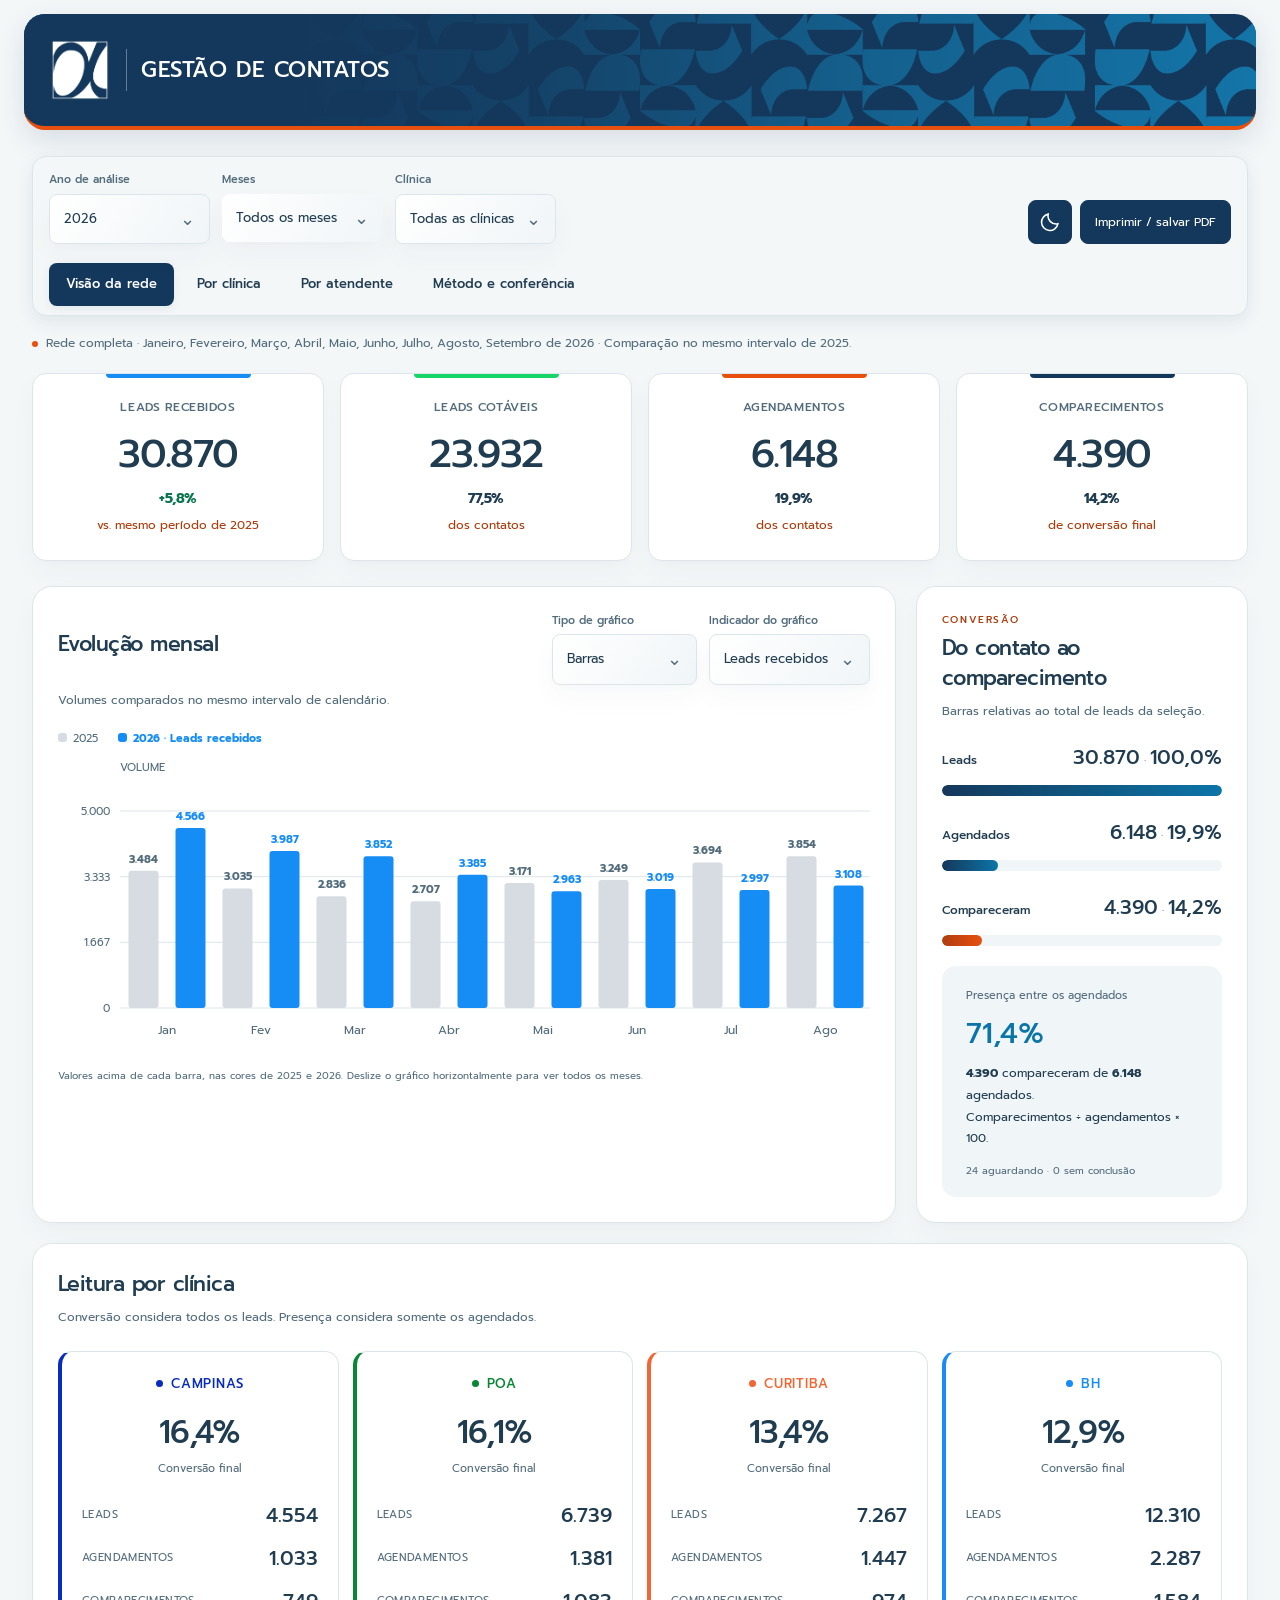
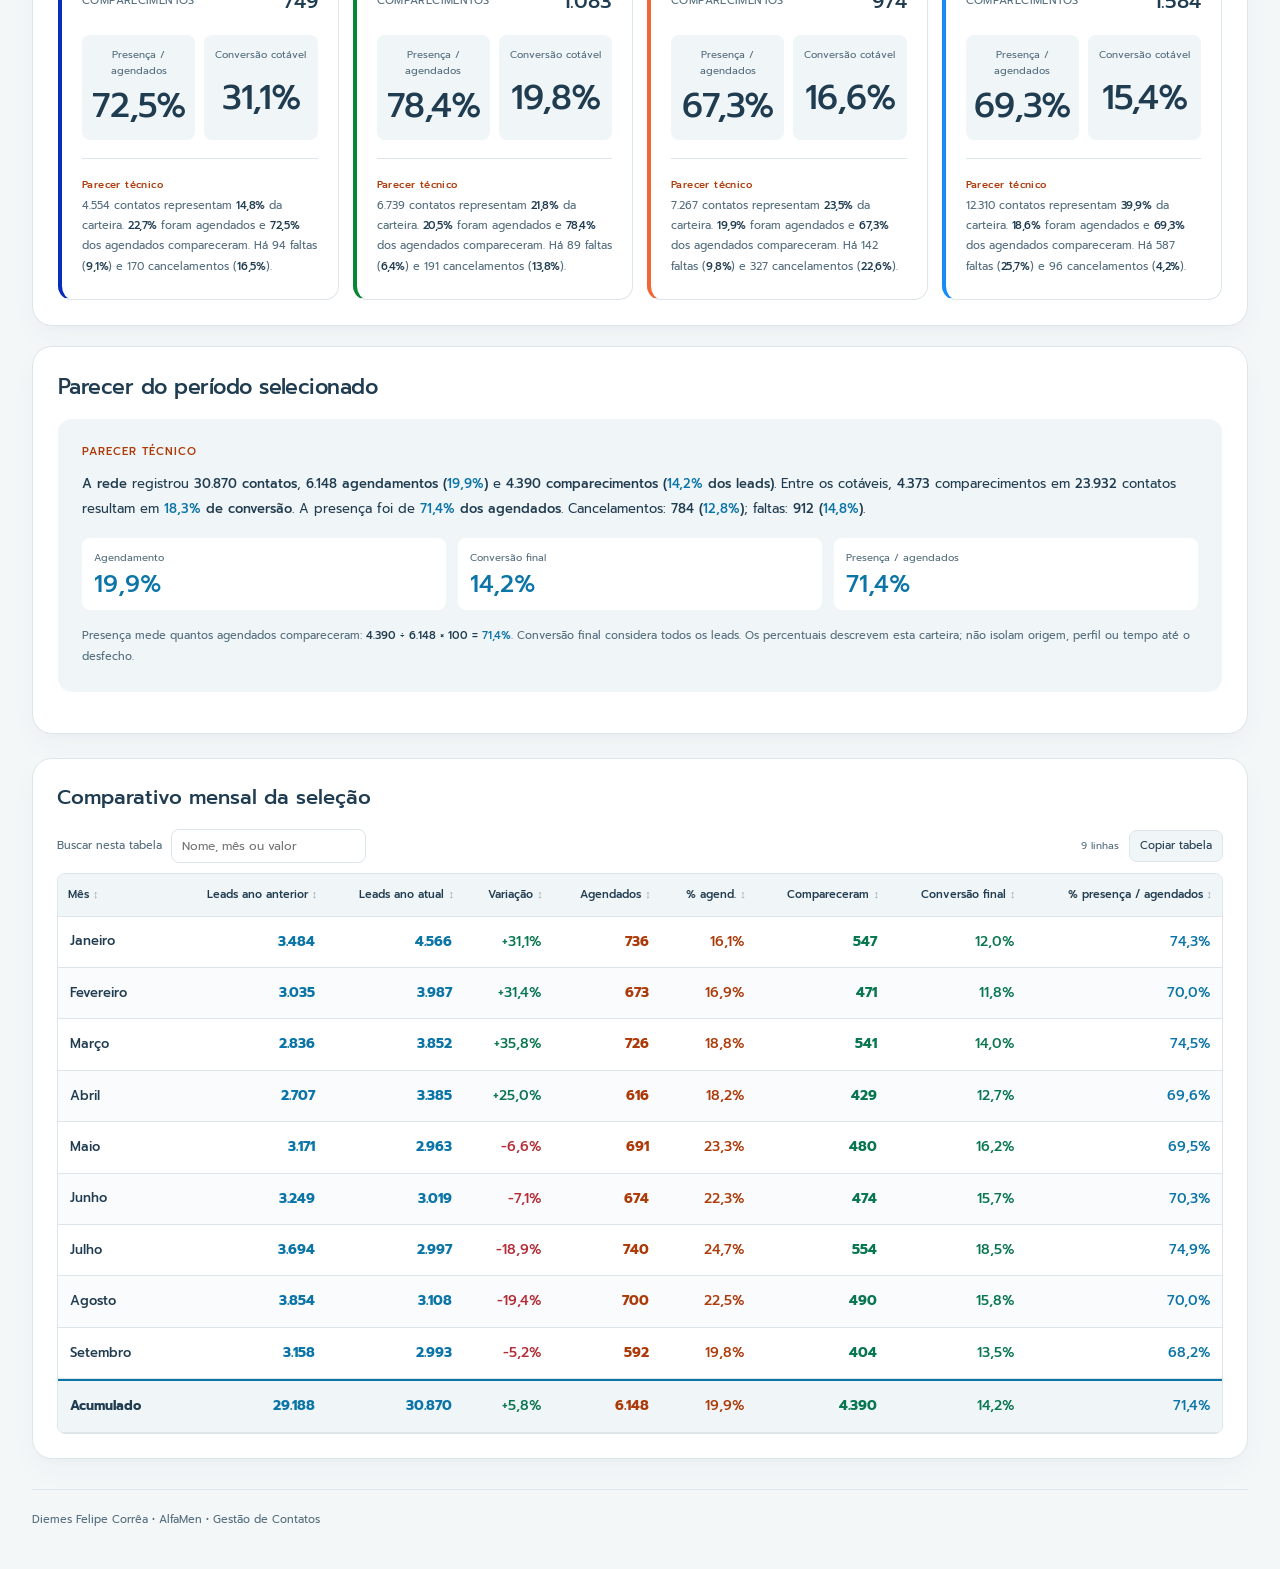
==== dashboard_leads.html @ 76efa522 "Publica relatório Gestão de Contatos e fontes do projeto" ====
<!doctype html>
<html lang="pt-BR"><head><meta charset="utf-8"><meta name="viewport" content="width=device-width,initial-scale=1"><title>AlfaMen | Gestão de Contatos</title><link rel="icon" href="[data-uri]">
<style>
@font-face{font-family:Prompt;src:url('[data-uri]');font-display:swap;font-weight:400}
@font-face{font-family:Prompt;src:url('[data-uri]');font-display:swap;font-weight:500}
@font-face{font-family:Prompt;src:url('[data-uri]');font-display:swap;font-weight:700}
:root{
  --metric-leads:#0c75a8;--metric-qualified:#526f70;--metric-scheduled:#e7500f;--metric-attended:#08764e;--rate-attended:#08764e;--rate-qualified:#526f70;--rate-presence:#0c75a8;
  color-scheme:light;--brand-navy:#14385b;--brand-blue:#0c75a8;--brand-orange:#e7500f;--brand-gray:#dee4e3;
  --bg:#f4f7f8;--surface:#fff;--surface-soft:#f0f5f7;--text:#203c50;--muted:#526c7c;--border:#dce5e9;
  --accent-text:#ad3a09;--shadow:0 3px 8px #14385b04,0 12px 28px #14385b08;--shadow-hover:0 8px 16px #14385b0c,0 26px 52px #14385b20;
  --success:#08764e;--success-soft:#eaf6ef;--warning-soft:#fff3e9;--previous-series:#98aebe;
  --clinic-bh:#0c75a8;--clinic-poa:#14385b;--clinic-campinas:#e7500f;--clinic-curitiba:#526f70;
  --space-1:4px;--space-2:8px;--space-3:12px;--space-4:16px;--space-5:24px;--space-6:32px;--space-7:48px;
  --radius-sm:8px;--radius:14px;--radius-lg:20px;--hover-scale:1.022;--hover-rise:-5px;--duration:320ms;--header-height:130px;
  --font:Prompt,Arial,sans-serif;--focus:0 0 0 4px #e7500f44;--pattern:url('[data-uri]');
}
:root[data-theme=dark]{color-scheme:dark;--bg:#0e2334;--surface:#18364b;--surface-soft:#203f55;--text:#edf4f7;--muted:#bfd0da;--border:#38556b;--accent-text:#ffac84;--success:#9ce0be;--success-soft:#224c42;--warning-soft:#4b362b;--previous-series:#809baa;--clinic-poa:#a8c9e4;--clinic-bh:#68b8df;--clinic-campinas:#ffac84;--clinic-curitiba:#aec7c4;--shadow:0 3px 10px #00000012,0 12px 26px #00000018;--shadow-hover:0 12px 36px #00000044,0 0 0 1px #7aa5bf35}
:root[data-motion=suave]{--hover-scale:1.018;--hover-rise:-4px}
:root[data-motion=flutuante]{--hover-scale:1.030;--hover-rise:-7px}
:root[data-motion=zoom]{--hover-scale:1.045;--hover-rise:-5px}
*{box-sizing:border-box}html{scroll-behavior:smooth;scroll-padding-top:calc(var(--header-height) + 95px)}
body{margin:0;background:var(--bg);color:var(--text);font:400 15px/1.6 var(--font);-webkit-font-smoothing:antialiased}
button,input,select{font:inherit}button,a,summary,select{ -webkit-tap-highlight-color:transparent}
button,a,summary{touch-action:manipulation}a{color:var(--brand-blue);text-underline-offset:3px} :root[data-theme=dark] a{color:#8dcae8}
button{cursor:pointer}button:disabled{cursor:wait;opacity:.6}button:focus-visible,a:focus-visible,select:focus-visible,input:focus-visible,summary:focus-visible,rect:focus-visible{outline:3px solid var(--brand-orange);outline-offset:4px}
button{transition:background var(--duration),border-color var(--duration),transform var(--duration),box-shadow var(--duration)}
button:active{transform:translateY(1px)}.hidden{display:none!important}.skip-link{position:fixed;top:-100px;left:16px;padding:12px;background:var(--surface);z-index:100}.skip-link:focus{top:16px}
.brand-header{position:sticky;top:0;z-index:30;color:#fff;background-color:var(--brand-navy);background-image:linear-gradient(90deg,var(--brand-navy) 0%,var(--brand-navy) 22%,rgba(20,56,91,.82) 42%,rgba(20,56,91,.35) 68%,rgba(20,56,91,0) 100%),var(--pattern);background-repeat:no-repeat,repeat;background-size:100% 100%,900px auto;background-position:center,center 50%;border-bottom:4px solid var(--brand-orange);box-shadow:0 8px 26px #14385b20;transition:background-position 420ms ease}
.brand-header:hover{background-position:center,8px 50%}.header-inner{max-width:1500px;margin:auto;min-height:122px;padding:22px 32px;display:grid;grid-template-columns:270px 1fr auto;align-items:center;gap:32px}.brand-block{padding:12px 0}.brand-block img{display:block;width:248px;max-width:100%;height:auto}.print-logo{display:none!important}
.header-heading{min-width:0}.header-heading h1{margin:2px 0 4px;font-size:clamp(20px,2vw,29px);letter-spacing:-.035em;font-weight:500;line-height:1.25}.header-heading .header-kicker{margin:0;color:#ffb899;letter-spacing:.18em;font-size:10px;font-weight:500}.header-heading .header-subtitle{margin:0;color:#d7e7ef;font-size:12px}
.header-utilities{display:flex;gap:8px;position:relative;isolation:isolate}.header-utilities:before{content:'';position:absolute;z-index:-1;inset:-7px;background:#ffffff10;border:1px solid #ffffff22;border-radius:var(--radius);backdrop-filter:blur(10px)}
.header-utilities:after{content:'';position:absolute;inset:-7px;z-index:3;background:linear-gradient(110deg,transparent 30%,#ffffff30 50%,transparent 70%);opacity:0;pointer-events:none;clip-path:inset(0 round 14px)}.header-utilities:hover:after{animation:sheen 900ms ease-out both}
.header-utilities button{position:relative;border:1px solid #ffffff3a;color:#fff;background:#ffffff0b;border-radius:var(--radius-sm);padding:8px 12px;font-size:12px;white-space:nowrap}.header-utilities button:hover{background:#ffffff1d;border-color:#ffffff8a}
main{max-width:1500px;margin:auto;padding:26px 32px 40px}.toolbar{display:flex;align-items:end;justify-content:space-between;gap:20px}.filters{display:flex;gap:12px;flex-wrap:wrap;position:relative}.filters label,label{font-size:11px;color:var(--muted);font-weight:500;display:grid;gap:5px}.filters label{min-width:145px}.filters label:last-child{min-width:185px}
select,input[type=search]{min-height:43px;background:var(--surface);color:var(--text);border:1px solid var(--border);padding:9px 13px;border-radius:var(--radius-sm);max-width:100%;transition:border-color var(--duration),box-shadow var(--duration)}select:hover,input:hover{border-color:var(--brand-blue)}
button,.button{border:1px solid var(--border);background:var(--surface);color:var(--text);padding:10px 14px;border-radius:var(--radius-sm);text-decoration:none}.toolbar-actions{display:flex;gap:8px}.print-button{background:var(--brand-navy);border-color:var(--brand-navy);color:white;font-size:12px}.print-button:hover{background:var(--brand-blue);border-color:var(--brand-blue)}
.context{font-size:12px;margin:15px 0 20px;color:var(--muted);display:flex;align-items:center;gap:8px}.context:before{content:'';width:6px;height:6px;background:var(--brand-orange);border-radius:50%;flex-shrink:0}
nav{position:sticky;top:var(--header-height);z-index:25;display:flex;gap:6px;align-items:center;padding:9px 0;background:var(--bg);border-bottom:1px solid var(--border);margin:0 0 22px;flex-wrap:wrap}nav button{font-size:13px;background:transparent;border-color:transparent;padding:10px 16px;font-weight:500}nav button:hover{background:var(--surface-soft)}nav button.active{background:var(--brand-navy);color:#fff;box-shadow:0 3px 10px #14385b12}
.cards{display:grid;grid-template-columns:repeat(4,minmax(0,1fr));gap:16px;margin:0 0 25px;overflow:visible}.card{position:relative;z-index:0;overflow:visible;background:var(--surface);border:1px solid var(--border);border-radius:var(--radius);padding:23px 20px 21px;box-shadow:var(--shadow);text-align:center;isolation:isolate}.card:before{content:'';position:absolute;top:0;left:25%;right:25%;height:3px;border-radius:0 0 5px 5px;background:var(--brand-blue)}.card:last-child:before{background:var(--brand-orange)}.card small{display:block;color:var(--muted);font-size:12px;font-weight:500;letter-spacing:.015em}.card strong{display:block;color:var(--text);font-size:clamp(29px,3.1vw,43px);font-weight:500;letter-spacing:-.04em;line-height:1.35;margin:8px 0;font-variant-numeric:tabular-nums}.card span{display:block;font-size:12px;color:var(--accent-text);font-weight:400}.card:after{content:'';position:absolute;z-index:-1;inset:0;border-radius:inherit;background:linear-gradient(120deg,transparent 20%,#0c75a807 80%,#e7500f07);opacity:0;transition:opacity var(--duration)}.card:hover:after{opacity:1}
.card,.clinic,.panel,details{transition:transform var(--duration) cubic-bezier(.2,.7,.2,1),box-shadow var(--duration),border-color var(--duration);transform-origin:center;backface-visibility:hidden}
@media(hover:hover) and (pointer:fine){.card:hover,.card:focus-within,.clinic:hover,.clinic:focus-within{transform:translateY(var(--hover-rise)) scale(var(--hover-scale));box-shadow:var(--shadow-hover);border-color:#9eb9c8;z-index:5}.panel:hover:not(:has(.card:hover,.clinic:hover,details:hover)){transform:translateY(-3px) scale(1.008);box-shadow:var(--shadow-hover)}details:hover:not([open]){transform:translateY(-2px) scale(1.006);box-shadow:var(--shadow)}}
.grid{display:grid;grid-template-columns:1.35fr 1fr;gap:20px}.panel{background:var(--surface);border:1px solid var(--border);padding:25px;border-radius:var(--radius-lg);box-shadow:var(--shadow);margin:20px 0;min-width:0;position:relative}.grid .panel{margin:0}.panel:has(.clinic){overflow:visible}
.eyebrow{font-size:10px;letter-spacing:.16em;text-transform:uppercase;color:var(--accent-text);font-weight:500;margin-bottom:5px}h2{font-size:21px;font-weight:500;letter-spacing:-.025em;margin:0 0 8px;color:var(--text);line-height:1.45}h3{font-size:15px;font-weight:500;color:var(--text);margin:27px 0 12px;line-height:1.55}.sub{font-size:12px;line-height:1.8;color:var(--muted);margin:5px 0 18px}.section-head{display:flex;align-items:center;justify-content:space-between;gap:20px}.section-head label{min-width:200px}
.clinic-grid{display:grid;grid-template-columns:repeat(4,minmax(0,1fr));gap:14px;margin-top:22px}.clinic{padding:20px 18px;border:1px solid var(--border);border-top:3px solid var(--c);border-radius:var(--radius);background:var(--surface);position:relative;min-width:0}.clinic h3{display:flex;align-items:center;gap:8px;margin:0 0 12px;font-size:12px;color:var(--text);letter-spacing:.06em}.clinic h3:before{content:'';background:var(--c);width:7px;height:7px;border-radius:50%;flex-shrink:0}.clinic strong{font-size:34px;line-height:1.3;letter-spacing:-.035em;color:var(--text);font-weight:500}.clinic p{margin:12px 0 0;font-size:11px;line-height:1.8;color:var(--muted);padding-top:10px;border-top:1px solid var(--border)}.line{display:flex;justify-content:space-between;align-items:baseline;gap:14px;margin:12px 0;font-size:12px}.line span{color:var(--muted)}.line b{font-weight:500;font-variant-numeric:tabular-nums}.bar{height:11px;overflow:hidden;border-radius:12px;background:var(--surface-soft);margin-bottom:20px}.bar i{display:block;height:100%;background:linear-gradient(90deg,var(--brand-navy),var(--brand-blue));border-radius:12px;transform-origin:left;transition:transform 800ms cubic-bezier(.16,1,.3,1)}.bar.orange i{background:linear-gradient(90deg,#af3d10,var(--brand-orange))}
.note{margin:16px 0;background:var(--surface-soft);border-left:3px solid var(--brand-blue);padding:15px 18px;border-radius:0 var(--radius-sm) var(--radius-sm) 0;font-size:12px;line-height:1.9;color:var(--text)}.note b{font-weight:500}.warning{background:var(--warning-soft);border-left-color:var(--brand-orange)}
.table-tools{display:flex;align-items:center;gap:14px;justify-content:space-between;margin:13px 0 10px;flex-wrap:wrap}.table-search{display:flex;align-items:center;gap:9px;font-weight:400;color:var(--muted);font-size:11px}.table-search input{font-size:12px;min-height:34px;width:195px;padding:6px 10px}.table-actions{display:flex;align-items:center;gap:10px}.table-count{font-size:10px;color:var(--muted)}.copy-table{padding:6px 10px;font-size:11px;background:var(--surface-soft)}
.table-wrap{overflow:auto;max-width:100%;border-radius:var(--radius-sm);border:1px solid var(--border);max-height:640px;scrollbar-color:var(--previous-series) var(--surface-soft);scrollbar-width:thin}.table-wrap:focus-visible{outline:3px solid var(--brand-orange);outline-offset:3px}.table-wrap table{width:100%;border-collapse:separate;border-spacing:0;font-size:12px;white-space:nowrap;color:var(--text)}thead{position:sticky;top:0;z-index:2}th{background:var(--surface-soft);text-align:right;padding:12px 10px;font-weight:500;color:var(--text);font-size:11px;border-bottom:1px solid var(--border)}th:first-child,td:first-child{text-align:left}td{text-align:right;padding:12px 10px;border-bottom:1px solid var(--border);font-variant-numeric:tabular-nums}td:first-child{font-weight:500}.sort-control{border:0;background:transparent;padding:0;border-radius:3px;color:inherit;font-size:inherit;white-space:nowrap}.sort-control:after{content:' ↕';font-size:11px;opacity:.4}.sort-control:hover{color:var(--accent-text)}th[aria-sort=ascending] .sort-control:after{content:' ↑';opacity:1}th[aria-sort=descending] .sort-control:after{content:' ↓';opacity:1}tr:nth-child(even) td{background:color-mix(in srgb,var(--surface-soft) 42%,var(--surface))}tr:hover td{background:var(--surface-soft)}tr.total td{background:var(--surface-soft);font-weight:700;border-top:2px solid var(--brand-blue);color:var(--text)}td.emphasis{color:var(--accent-text);font-weight:500}.audit td{white-space:normal;text-align:left;min-width:90px}.audit td:last-child{min-width:320px}td .table-empty{color:var(--muted);padding:20px}
details{background:var(--surface);border:1px solid var(--border);border-radius:var(--radius);margin:12px 0;overflow:visible}summary{cursor:pointer;padding:18px 21px;color:var(--text);font-weight:500;font-size:13px;line-height:1.8;list-style:none;position:relative;padding-right:48px}summary:after{content:'+';position:absolute;right:20px;top:15px;color:var(--brand-blue);font-size:22px}details[open]>summary:after{content:'−'}summary::-webkit-details-marker{display:none}details[open]>summary{border-bottom:1px solid var(--border);background:var(--surface-soft);border-radius:var(--radius) var(--radius) 0 0}details>div{padding:7px 22px 22px}details .panel{box-shadow:none}
.checks{display:grid;grid-template-columns:1fr 1fr;gap:25px}.tag{display:inline-block;padding:3px 8px;background:var(--surface-soft);color:var(--muted);border-radius:var(--radius-sm);font-size:11px}footer{border-top:1px solid var(--border);margin-top:30px;padding-top:20px;font-size:11px;color:var(--muted);line-height:1.8}.legend{display:flex;gap:20px;flex-wrap:wrap;margin:10px 0 12px;font-size:11px;color:var(--muted)}.legend i{display:inline-block;width:9px;height:9px;border-radius:3px;background:var(--c);margin-right:6px}.chart-host{position:relative;min-width:0}.chart-svg{display:block;width:100%;overflow:visible}.chart-svg text{font-family:var(--font);fill:var(--muted)}.chart-svg rect[data-month]{cursor:help;transition:opacity 180ms}.chart-svg rect[data-month]:hover,.chart-svg rect[data-month]:focus{opacity:.8}.chart-tip{position:absolute;z-index:8;pointer-events:none;background:var(--surface);color:var(--text);border:1px solid var(--border);padding:13px 15px;border-radius:var(--radius-sm);box-shadow:var(--shadow-hover);font-size:12px;min-width:190px;max-width:250px}.chart-tip b{display:block;color:var(--text);margin-bottom:7px;font-weight:500}.chart-tip .line{margin:4px 0}.chart-tip i{font-style:normal;font-weight:500;font-variant-numeric:tabular-nums}
.reveal-pending{opacity:0;transform:translateY(13px)!important}.reveal-in{opacity:1;transform:none;transition:opacity 520ms ease,transform 520ms ease,box-shadow var(--duration),border-color var(--duration)}
.back-top{position:fixed;bottom:22px;right:22px;border-radius:50%;width:46px;height:46px;padding:0;font-size:22px;background:var(--brand-navy);color:white;border-color:#ffffff30;box-shadow:var(--shadow-hover);z-index:35}.back-top:hover{background:var(--brand-blue)}.toast{position:fixed;left:50%;bottom:24px;transform:translateX(-50%);z-index:90;background:var(--brand-navy);color:white;box-shadow:var(--shadow-hover);padding:12px 20px;border-radius:var(--radius);font-size:12px;max-width:calc(100vw - 30px)}
dialog{border:1px solid var(--border);color:var(--text);background:var(--surface);padding:26px;border-radius:var(--radius-lg);box-shadow:0 40px 100px #071a3266;width:min(980px,calc(100vw - 32px));max-height:calc(100vh - 44px);overflow:auto}dialog::backdrop{background:#091e37a6;backdrop-filter:blur(5px)}.dialog-heading{display:flex;justify-content:space-between;align-items:start;gap:20px;margin-bottom:18px}.dialog-heading h2{margin:0}.dialog-heading button{padding:6px 12px;font-size:12px}.effect-grid{display:grid;grid-template-columns:repeat(3,minmax(0,1fr));gap:22px;padding:20px 6px 28px}.effect-choice{display:block;width:100%;padding:24px 12px;min-height:175px;text-align:center;background:var(--surface);border:1px solid var(--border);border-radius:var(--radius);box-shadow:var(--shadow);transition:transform var(--duration),box-shadow var(--duration),border-color var(--duration)}.effect-choice:hover{transform:translateY(var(--effect-rise)) scale(var(--effect-scale));box-shadow:var(--shadow-hover)}.effect-choice[aria-pressed=true]{border-color:var(--brand-orange);box-shadow:0 0 0 2px #e7500f30}.effect-choice small{font-size:12px;color:var(--muted)}.effect-choice strong{display:block;font-size:34px;font-weight:500;letter-spacing:-.035em;margin:10px 0;color:var(--text)}.effect-choice span{font-size:11px;color:var(--accent-text)}.effect-choice[data-preset=suave]{--effect-scale:1.018;--effect-rise:-4px}.effect-choice[data-preset=flutuante]{--effect-scale:1.030;--effect-rise:-7px}.effect-choice[data-preset=zoom]{--effect-scale:1.045;--effect-rise:-5px}.dialog-actions{display:flex;justify-content:space-between;align-items:center;gap:12px;border-top:1px solid var(--border);padding-top:18px}.dialog-actions button{background:var(--brand-navy);color:white;border-color:var(--brand-navy)}#archiveContent pre{white-space:pre-wrap;font:400 12px/1.8 var(--font);color:var(--text)}#archiveContent>h1{font-size:22px}#archiveContent>h2{margin-top:24px}#archiveContent table{font-size:11px;border-collapse:collapse;width:100%}#archiveContent td,#archiveContent th{text-align:left;white-space:normal}#archiveContent .scroll{overflow:auto}#archiveContent p{font-size:12px;line-height:1.8}#archiveContent details{box-shadow:none}
noscript{display:block;padding:25px;background:var(--warning-soft)}#loading{padding:25px}.print-label{display:none}
@keyframes sheen{0%{opacity:0;transform:translateX(-80%)}20%{opacity:1}100%{opacity:0;transform:translateX(90%)}}
@media(max-width:1150px){.header-inner{grid-template-columns:220px 1fr auto;gap:20px}.brand-block img{width:210px}.header-heading h1{font-size:23px}.header-utilities{flex-direction:column;gap:5px}.header-utilities button{padding:6px 9px;font-size:11px}}
@media(max-width:1024px){.grid{grid-template-columns:1fr}.clinic-grid{grid-template-columns:repeat(2,minmax(0,1fr))}.header-inner{padding:18px 25px;min-height:118px}main{padding:23px 25px}.card strong{font-size:33px}.panel{padding:23px}.cards{gap:12px}.card{padding:22px 13px}.checks{grid-template-columns:1fr;gap:5px}}
@media(max-width:768px){.header-inner{grid-template-columns:175px 1fr;gap:17px}.header-utilities{grid-column:1/-1;flex-direction:row;justify-self:end;margin-top:-2px}.brand-block img{width:175px}.header-heading h1{font-size:21px}.header-kicker{font-size:9px!important}.header-subtitle{font-size:10px!important}.toolbar{align-items:stretch;flex-direction:column;gap:14px}.filters{display:grid;grid-template-columns:1fr 1fr 1.1fr;gap:9px}.filters label,.filters label:last-child{min-width:0}.toolbar-actions{justify-content:end}.cards{grid-template-columns:repeat(2,minmax(0,1fr));gap:14px}.card strong{font-size:37px}.context{font-size:11px;line-height:1.7}.table-tools{gap:9px}nav button{font-size:12px;padding:9px 12px}h2{font-size:20px}.effect-grid{gap:15px}.effect-choice strong{font-size:30px}}
@media(max-width:600px){html{scroll-padding-top:75px}.brand-header{position:relative;background-size:100% 100%,650px auto}.header-inner{grid-template-columns:1fr auto;padding:20px 18px;gap:18px;min-height:0}.brand-block{padding:5px 0}.brand-block img{width:166px}.header-heading{grid-column:1/-1;grid-row:2}.header-heading h1{font-size:26px;line-height:1.2}.header-subtitle{font-size:11px!important;max-width:300px}.header-kicker{font-size:9px!important}.header-utilities{grid-column:2;grid-row:1;margin:0;flex-direction:column}.header-utilities button{font-size:10px;padding:6px 9px}.header-utilities:before{inset:-5px}main{padding:20px 15px 35px}.filters{grid-template-columns:repeat(2,minmax(0,1fr))}.filters label:last-child{grid-column:1/-1}.filters select{font-size:16px;min-height:44px}.context{margin:14px 0 16px}nav{top:0;margin-bottom:19px;gap:3px;padding:7px 0}nav button{padding:8px 9px;font-size:11px;flex:1;white-space:nowrap}.cards{gap:12px;margin-bottom:19px}.card{padding:20px 9px}.card small{font-size:11px}.card strong{font-size:32px}.card span{font-size:10px;line-height:1.7}.panel{padding:19px 15px;margin:17px 0;border-radius:var(--radius)}.grid{gap:17px}h2{font-size:19px}h3{font-size:14px}.clinic-grid{grid-template-columns:1fr;gap:12px}.clinic strong{font-size:35px}.clinic{padding:17px 19px}.clinic .line{font-size:13px}.clinic p{font-size:12px}.section-head{flex-direction:column;align-items:stretch;gap:12px}.section-head select{font-size:16px}.table-tools{flex-direction:column;align-items:stretch}.table-search{justify-content:space-between}.table-search input{font-size:16px;width:64%;max-width:250px}.table-actions{justify-content:space-between}.table-wrap{max-height:540px}.note{padding:13px 14px;font-size:11px}summary{padding:16px 40px 16px 15px;font-size:12px;white-space:normal}details>div{padding:6px 14px 16px}.effect-grid{grid-template-columns:1fr;gap:20px;padding:12px 9px 20px}.effect-choice{min-height:130px;padding:17px}.effect-choice strong{font-size:30px;margin:4px 0}.dialog-actions{align-items:stretch;flex-direction:column}.dialog-actions .sub{margin:0}dialog{padding:20px 16px}.back-top{bottom:17px;right:17px;width:42px;height:42px}.toast{width:calc(100vw - 32px);text-align:center}.table-search label{font-size:11px}}
@media(min-width:1440px){.header-inner{padding-left:40px;padding-right:40px}main{padding-left:40px;padding-right:40px}.card strong{font-size:44px}.cards{gap:19px}}
@media(prefers-reduced-motion:reduce){html{scroll-behavior:auto}*,*:before,*:after{animation:none!important;transition:none!important}.card:hover,.clinic:hover,.panel:hover,details:hover,.effect-choice:hover{transform:none!important}.reveal-pending,.reveal-in{opacity:1!important;transform:none!important}.brand-header:hover{background-position:center,center 50%}}
@media print{@page{size:A4 landscape;margin:12mm}:root,:root[data-theme=dark]{color-scheme:light!important;--bg:#fff;--surface:#fff;--surface-soft:#f0f5f7;--text:#203c50;--muted:#526c7c;--border:#dce5e9;--accent-text:#ad3a09;--clinic-bh:#0c75a8;--clinic-poa:#14385b;--clinic-campinas:#e7500f;--clinic-curitiba:#526f70}body{background:white;font-size:11px}.brand-header{position:static;box-shadow:none;background:none!important;color:var(--brand-navy);border-bottom:2px solid var(--brand-orange)}.header-inner{padding:10px 5px;grid-template-columns:210px 1fr;min-height:0}.screen-logo{display:none!important}.print-logo{display:block!important;width:185px!important}.header-kicker{color:var(--accent-text)!important}.header-subtitle{color:var(--muted)!important}.header-heading h1{font-size:21px}.header-utilities,.toolbar,nav,.table-tools,.back-top,.toast,.skip-link,dialog,.no-print{display:none!important}main{padding:12px 0;max-width:none}.context{font-size:10px}.cards{margin:10px 0 18px;gap:12px;grid-template-columns:repeat(4,1fr)}.card{padding:13px}.card strong{font-size:28px}.card small,.card span{font-size:10px}.card,.clinic,.panel,details{box-shadow:none!important;transform:none!important;opacity:1!important;transition:none!important;animation:none!important;break-inside:avoid}.panel{padding:17px;margin:15px 0}.grid{display:block}.grid .panel{margin:15px 0}.clinic-grid{grid-template-columns:repeat(4,1fr)}.clinic{padding:13px}.clinic strong{font-size:27px}.clinic .line,.clinic p{font-size:10px}.table-wrap{max-height:none;overflow:visible;border-radius:0}.table-wrap table{font-size:9px;white-space:normal;table-layout:auto}thead{position:static;display:table-header-group}th,td{padding:7px 5px;font-size:9px}.sort-control{font-size:9px;pointer-events:none}.sort-control:after{display:none}.audit td:last-child{min-width:0}.legend{font-size:10px}.chart-tip{display:none!important}h2{font-size:17px}h3{font-size:13px}.note{font-size:10px}details>summary{font-size:12px}footer{font-size:9px}.reveal-pending{opacity:1;transform:none!important}.print-label{display:block}*{print-color-adjust:exact;-webkit-print-color-adjust:exact}}


/* Hierarquia editorial e menus da revisão solicitada. */
:root[data-theme=dark]{--rate-attended:#9ce0be;--rate-qualified:#aec7c4;--rate-presence:#8dcae8}
.header-utilities button{display:grid;place-items:center;min-width:44px;min-height:44px;padding:9px}
.filters{display:grid;grid-template-columns:repeat(4,minmax(120px,1fr));gap:var(--space-3)}
.filters label,.filters label:last-child{min-width:0}.toolbar{align-items:end}.toolbar-actions{flex-wrap:wrap}
.native-select{position:absolute!important;opacity:0!important;width:1px!important;height:1px!important;pointer-events:none!important;padding:0!important;min-height:0!important}
.select-shell{position:relative;min-width:0}.select-trigger{display:flex;align-items:center;justify-content:space-between;gap:var(--space-3);width:100%;min-height:44px;text-align:left;position:relative;overflow:hidden;background:linear-gradient(125deg,var(--surface),var(--surface-soft));border-color:var(--border);box-shadow:var(--shadow);font-size:13px;font-weight:400}
.select-trigger:after{content:'⌄';font-size:18px;color:var(--muted);flex-shrink:0}.select-trigger:before{content:'';position:absolute;inset:0;background:linear-gradient(110deg,transparent 20%,#0c75a813 50%,transparent 80%);transform:translateX(-100%);pointer-events:none;transition:transform 600ms}
.select-trigger:hover:before{transform:translateX(100%)}.select-trigger:hover{border-color:var(--brand-blue);box-shadow:var(--shadow-hover);transform:translateY(-2px)}
.select-menu{position:absolute;top:calc(100% + 8px);left:0;right:0;min-width:180px;z-index:80;padding:var(--space-2);background:var(--surface);border:1px solid var(--border);border-radius:var(--radius);box-shadow:var(--shadow-hover);max-height:300px;overflow:auto;animation:menu-cascade 180ms ease-out both}
.select-menu[hidden]{display:none}.select-open{z-index:81}.select-option{display:block;width:100%;border:0;box-shadow:none;padding:10px 12px;text-align:left;font-size:13px;border-radius:var(--radius-sm);background:transparent;min-height:42px;font-weight:400;color:var(--text)}
.select-option:hover,.select-option:focus-visible{background:var(--surface-soft);color:var(--text)}.select-option[aria-selected=true]{background:var(--surface-soft);font-weight:500;color:var(--accent-text)}.select-option[aria-selected=true]:after{content:' ✓';float:right}.team-controls{display:flex;gap:var(--space-3);flex-wrap:wrap}.team-controls label{min-width:210px}
.cards .card{padding:var(--space-5);text-align:left;overflow:visible;background:linear-gradient(140deg,var(--surface) 30%,var(--surface-soft));min-height:168px}.cards .card:before{height:4px;background:var(--kpi-color,var(--brand-blue))}.metric-leads{--kpi-color:var(--metric-leads)}.metric-qualified{--kpi-color:var(--metric-qualified)}.metric-scheduled{--kpi-color:var(--metric-scheduled)}.metric-attended{--kpi-color:var(--metric-attended)}
.cards .card small{display:block;max-width:calc(100% - 35px);color:var(--muted);font-size:12px}.cards .card strong{font-size:46px;margin:12px 0 6px;line-height:1.15}.cards .card span{font-size:11px}.kpi-symbol{position:absolute;right:20px;top:18px;width:30px;height:30px;border-radius:var(--radius-sm);display:grid;place-items:center;background:var(--surface-soft);color:var(--kpi-color);font-size:20px;font-weight:500}
.ranking-card,.table-card{display:block;background:var(--surface);border:1px solid var(--border);border-radius:var(--radius-lg);padding:var(--space-5);margin:var(--space-5) 0;box-shadow:var(--shadow);min-width:0;position:relative;transition:transform var(--duration),box-shadow var(--duration),border-color var(--duration)}
.ranking-card>h3{font-size:20px;margin:0 0 18px;line-height:1.4}.ranking-opinion{padding:var(--space-4) var(--space-5);background:var(--surface-soft);border-radius:var(--radius);margin-bottom:var(--space-5);border-left:3px solid var(--brand-blue)}.ranking-opinion>b{font-size:11px;color:var(--accent-text);text-transform:uppercase;letter-spacing:.08em}.ranking-opinion p{font-size:13px;line-height:1.85;margin:8px 0}.ranking-opinion strong{font-weight:500;color:var(--text)}.ranking-opinion .sub{font-size:11px;margin-bottom:0}
.technical{background:var(--surface-soft);padding:var(--space-5);border-radius:var(--radius);margin:var(--space-4) 0}.technical-label{font-size:11px;text-transform:uppercase;letter-spacing:.09em;color:var(--accent-text);font-weight:500}.technical p{font-size:13px;line-height:1.9;margin:12px 0}.technical p b{color:var(--text);font-weight:500}.technical .technical-foot{font-size:11px;color:var(--muted);margin-bottom:0}
.insight-metrics,.clinic-rates{display:grid;grid-template-columns:repeat(3,minmax(0,1fr));gap:var(--space-3);margin:var(--space-4) 0}.metric-pill{border-radius:var(--radius-sm);padding:var(--space-3);background:var(--surface);display:grid;gap:5px}.metric-pill span{font-size:10px;color:var(--muted);line-height:1.5}.metric-pill b{font-size:24px;font-weight:500;line-height:1.2;font-variant-numeric:tabular-nums;color:var(--text)}.metric-pill.presence b{color:var(--rate-presence)}.metric-pill.attended b{color:var(--rate-attended)}.metric-pill.qualified b{color:var(--rate-qualified)}.metric-pill.scheduled b{color:var(--accent-text)}
.clinic{background:linear-gradient(155deg,var(--surface) 40%,var(--surface-soft));padding:24px 20px;border-top:4px solid var(--c)}.clinic h3{font-size:14px}.clinic-main{display:grid;gap:4px;margin:18px 0}.clinic-main strong{font-size:42px;color:var(--rate-attended);letter-spacing:-.04em}.clinic-main>span{font-size:11px;color:var(--muted)}.clinic .line b{font-size:18px}.clinic-rates{grid-template-columns:1fr 1fr;gap:8px}.clinic-rates .metric-pill{padding:10px 8px}.clinic-rates .metric-pill b{font-size:21px}.clinic .clinic-opinion{font-size:11px;line-height:1.9;margin-top:18px}.clinic-opinion>b{color:var(--accent-text);font-weight:500}
.presence-explainer{padding:var(--space-4) var(--space-5);border-radius:var(--radius);background:var(--surface-soft);margin-top:var(--space-4)}.presence-explainer>span{font-size:11px;color:var(--muted)}.presence-explainer>strong{display:block;font-size:35px;color:var(--rate-presence);font-weight:500;margin:4px 0}.presence-explainer p{font-size:12px;line-height:1.8;margin:7px 0}.presence-explainer small{font-size:10px;color:var(--muted)}.funnel-value span strong{font-size:20px;font-weight:500;color:var(--text)}.section-intro{padding:10px 0}
.ranking-card .report-table,.table-card .report-table{margin-top:0}.table-wrap table{font-size:13px}.table-wrap td{padding:14px 12px}.table-wrap th{font-size:11px}.table-wrap td.emphasis{font-size:15px}.table-wrap tbody tr:hover td{background:var(--surface-soft)}
@keyframes menu-cascade{from{opacity:0;transform:translateY(-9px) scale(.98)}to{opacity:1;transform:translateY(0) scale(1)}}
@media(hover:hover) and (pointer:fine){.ranking-card:hover,.table-card:hover{transform:translateY(-3px) scale(1.008);box-shadow:var(--shadow-hover);border-color:var(--previous-series)}.panel:has(.ranking-card:hover,.table-card:hover):hover{transform:none}.ranking-card:has(.select-open):hover{transform:none}}
@media(max-width:1150px){.toolbar{align-items:stretch;flex-direction:column}.toolbar-actions{justify-content:end}.cards .card strong{font-size:39px}}
@media(max-width:768px){.filters{grid-template-columns:repeat(2,minmax(0,1fr))}.filters label:last-child{grid-column:auto}.section-head{flex-wrap:wrap}.section-head label{min-width:0}.team-controls{width:100%}.team-controls label{flex:1;min-width:190px}.ranking-card,.table-card{padding:20px}.clinic-grid{grid-template-columns:repeat(2,minmax(0,1fr))}.cards .card strong{font-size:38px}.cards .card{padding:20px}.select-trigger{font-size:13px}.select-menu{min-width:160px}.technical{padding:20px}}
@media(max-width:600px){.cards .card{padding:20px 14px;min-height:155px}.cards .card strong{font-size:35px}.cards .card small{font-size:11px;max-width:100%;padding-right:20px}.kpi-symbol{right:10px;top:15px;width:23px;height:23px;font-size:16px}.clinic-grid{grid-template-columns:1fr}.clinic .clinic-main strong{font-size:43px}.clinic-rates .metric-pill b{font-size:25px}.ranking-card,.table-card{padding:19px 15px;border-radius:var(--radius);margin:18px 0}.ranking-card>h3{font-size:18px}.ranking-opinion{padding:15px}.ranking-opinion p{font-size:12px}.insight-metrics{grid-template-columns:1fr;gap:8px}.insight-metrics .metric-pill{display:flex;justify-content:space-between;align-items:center}.technical{padding:16px}.technical p{font-size:12px}.team-controls{display:grid;grid-template-columns:1fr}.team-controls label{min-width:0}.filters .select-menu{min-width:0}.select-option{font-size:12px;min-height:44px}.select-trigger{font-size:12px;gap:8px;padding:10px}.toolbar-actions{justify-content:space-between}.toolbar-actions button{font-size:11px}.select-menu{max-height:260px}.table-wrap th .sort-control{min-height:32px}}
@media(prefers-reduced-motion:reduce){.select-trigger:hover,.ranking-card:hover,.table-card:hover{transform:none!important}.select-trigger:before{display:none}.select-menu{animation:none!important}}
@media print{:root,:root[data-theme=dark]{--rate-attended:#08764e;--rate-qualified:#526f70;--rate-presence:#0c75a8}}
@media print{.select-shell,.team-controls{display:none!important}.ranking-card,.table-card{box-shadow:none!important;transform:none!important;padding:16px;border-radius:0;break-inside:auto}.ranking-card h3{font-size:14px}.ranking-opinion{padding:12px}.ranking-opinion p,.technical p{font-size:10px}.technical{padding:12px}.technical .technical-foot{font-size:9px}.insight-metrics{grid-template-columns:repeat(3,1fr)}.metric-pill b{font-size:20px}.cards .card{min-height:0;padding:14px}.cards .card strong{font-size:28px}.kpi-symbol{display:none}.clinic-main strong{font-size:28px}.clinic .line b{font-size:13px}.clinic-opinion{font-size:9px!important}.clinic-rates .metric-pill b{font-size:17px}.presence-explainer>strong{font-size:24px}.table-wrap table,.table-wrap td,.table-wrap th{font-size:9px}.table-wrap td{padding:7px 5px}.table-wrap td.emphasis{font-size:10px}}

/* Seleção múltipla e destaque de números. */
:root{--negative:#b42c36;--neutral-rate:#526c7c}:root[data-theme=dark]{--negative:#ff959d;--neutral-rate:#bfd0da}
.filters{grid-template-columns:repeat(3,minmax(140px,1fr))}.filter-label{display:block;font-size:11px;color:var(--muted);font-weight:500;margin-bottom:5px}.month-filter{min-width:0}.month-picker{position:relative;margin:0;border:0;background:transparent;box-shadow:none!important;transform:none!important}.month-picker>summary{list-style:none;padding:10px 14px;font-size:13px;font-weight:400;line-height:1.6;border-radius:var(--radius-sm)}.month-picker>summary:after{position:static;content:'⌄';font-size:18px;color:var(--muted)}.month-picker[open]{z-index:85}.month-picker[open]>summary{border:1px solid var(--brand-blue);border-radius:var(--radius-sm)}.month-picker>summary::-webkit-details-marker{display:none}.month-menu{position:absolute;top:calc(100% + 8px);left:0;right:0;min-width:190px;max-height:330px;overflow:auto;padding:8px;background:var(--surface);border:1px solid var(--border);border-radius:var(--radius);box-shadow:var(--shadow-hover);animation:menu-cascade 180ms ease-out both;z-index:85}.month-menu>button{width:100%;text-align:left;border:0;background:var(--surface-soft);font-size:12px;font-weight:500;margin-bottom:6px}.month-option{display:flex!important;grid-column:auto!important;align-items:center;gap:10px;padding:8px 10px;min-height:39px;min-width:0!important;font-size:12px;font-weight:400;color:var(--text);border-radius:var(--radius-sm);cursor:pointer}.month-option:hover{background:var(--surface-soft)}.month-option input{width:17px;height:17px;accent-color:var(--brand-blue)}
.percent-value{font-weight:700!important;color:var(--rate-presence);font-variant-numeric:tabular-nums}.variation-positive{color:var(--rate-attended)!important}.variation-negative{color:var(--negative)!important}.variation-neutral{color:var(--neutral-rate)!important}.table-wrap td.rate-cell,.table-wrap td.variation-cell,.table-wrap td.count-cell{font-size:14px;font-weight:700;font-variant-numeric:tabular-nums}.table-wrap td.rate-presence,.table-wrap td.count-leads{color:var(--rate-presence)}.table-wrap td.rate-scheduled,.table-wrap td.count-scheduled{color:var(--accent-text)}.table-wrap td.rate-attended,.table-wrap td.count-attended{color:var(--rate-attended)}.table-wrap td.rate-qualified,.table-wrap td.count-qualified{color:var(--rate-qualified)}.rate-cell .percent-value,.variation-cell .percent-value{color:inherit}.metric-pill b,.clinic-main strong,.presence-explainer>strong{font-weight:700!important}
@media(max-width:768px){.filters{grid-template-columns:repeat(3,minmax(0,1fr))}.month-menu{min-width:170px}}@media(max-width:600px){.filters{grid-template-columns:repeat(2,minmax(0,1fr))}.filters>label:last-child{grid-column:1/-1}.month-picker>summary{padding:10px;font-size:12px}.month-menu{min-width:155px}.month-option{min-height:44px}}
@media print{.month-filter{display:none!important}:root,:root[data-theme=dark]{--negative:#b42c36;--neutral-rate:#526c7c}.table-wrap td.rate-cell,.table-wrap td.variation-cell,.table-wrap td.count-cell{font-size:10px}}

/* Hierarquia mais discreta: os volumes e as taxas compartilham o espaço. */
.cards .card span .percent-value{font-size:14px;font-weight:700!important}.header-heading h1{letter-spacing:.025em}.chart-svg .chart-label-previous{fill:var(--muted)!important}
:root{--header-accent:#ffb899}
.header-inner{grid-template-columns:270px minmax(0,1fr) 270px}.header-heading{text-align:center}.header-heading .header-subtitle{color:var(--header-accent);font-weight:700;font-size:12px;line-height:1.65;margin:7px auto 0;max-width:470px}.header-utilities{justify-self:end;grid-column:3;grid-row:1}.header-heading{grid-column:2;grid-row:1}
.cards .card{text-align:center;padding:24px 18px;min-height:158px;background:var(--surface)}.cards .card small{max-width:none;padding:0;font-size:12px;text-align:center}.cards .card strong{font-size:39px;font-weight:500;line-height:1.25;margin:12px 0 8px}.cards .card span{display:block;font-size:12px;line-height:1.65}.cards .card .percent-value{font-weight:500!important;font-size:inherit}.kpi-symbol{display:none}
.clinic{padding:22px 20px;background:var(--surface)}.clinic h3{justify-content:center;font-size:13px;margin-bottom:18px}.clinic-main{text-align:center;margin:14px 0 22px;gap:6px}.clinic-main strong{font-size:32px!important;font-weight:500!important;color:var(--text)}.clinic-main>span{font-size:11px}.clinic .line{font-size:12px;margin:11px 0;align-items:center}.clinic .line b{font-size:20px;font-weight:500}.clinic-rates{gap:9px;margin-top:18px}.clinic-rates .metric-pill{text-align:center;padding:12px 8px;background:var(--surface-soft)}.clinic-rates .metric-pill b{font-size:20px!important;font-weight:500!important}.clinic-rates .metric-pill span{font-size:10px;line-height:1.6}.clinic .clinic-opinion{font-size:11px;line-height:1.85;text-align:left;margin-top:18px;padding-top:16px}.clinic-opinion .percent-value{font-size:inherit;font-weight:500!important;color:var(--text)}.clinic-opinion>b{font-size:10px;letter-spacing:.04em}.metric-pill b{font-weight:500!important}.presence-explainer>strong{font-size:29px;font-weight:500!important}.technical .percent-value,.ranking-opinion .percent-value{font-weight:500!important}.percent-value{font-weight:500!important}
.chart-data-label{font-size:11px;font-weight:500;fill:var(--text)!important;paint-order:stroke;stroke:var(--surface);stroke-width:3px;stroke-linejoin:round;pointer-events:none}.chart-label-note{font-size:10px;color:var(--muted);margin:9px 0 0;line-height:1.65}
@media(max-width:1150px){.header-inner{grid-template-columns:220px minmax(0,1fr) 220px}.cards .card strong{font-size:36px}}
@media(max-width:900px){.header-inner{grid-template-columns:175px minmax(0,1fr) 44px;gap:20px}.header-utilities{grid-column:3;grid-row:1;flex-direction:row;margin:0;justify-self:end}.header-heading{grid-column:2;grid-row:1}.header-heading .header-subtitle{font-size:11px!important}.header-heading h1{font-size:22px}.brand-block img{width:175px}}
@media(max-width:600px){.header-inner{grid-template-columns:1fr 44px;gap:19px;padding:20px 18px}.header-utilities{grid-column:2;grid-row:1}.header-heading{grid-column:1/-1;grid-row:2}.header-heading h1{font-size:25px}.header-heading .header-subtitle{max-width:310px;font-size:11px!important}.brand-block img{width:166px}.cards .card{padding:20px 12px;min-height:148px}.cards .card strong{font-size:33px}.cards .card small{font-size:11px}.cards .card span{font-size:11px}.clinic-main strong{font-size:31px!important}.clinic .line b{font-size:20px}.clinic-rates .metric-pill b{font-size:21px!important}.clinic .clinic-opinion{font-size:12px}.clinic-rates .metric-pill span{font-size:11px}}
@media print{.header-inner{grid-template-columns:210px 1fr}.header-heading{grid-column:2;grid-row:1}.header-heading .header-subtitle{color:var(--accent-text)!important}.cards .card{min-height:0;padding:13px}.cards .card strong{font-size:28px}.clinic-main strong{font-size:25px!important}.clinic .line b{font-size:14px}.clinic-rates .metric-pill b{font-size:16px!important}.clinic .clinic-opinion{font-size:9px}.chart-data-label{font-size:11px}}

.grid{grid-template-columns:minmax(0,2.6fr) minmax(260px,1fr)}.chart-host{overflow-x:auto;overflow-y:hidden;padding-bottom:4px}.chart-data-label{font-size:11px}.theme-control{position:relative;display:flex;align-items:center}.theme-control>button{display:grid;place-items:center;width:44px;height:44px;padding:9px;background:var(--brand-navy);border-color:var(--brand-navy);color:white}.theme-control>button:hover{background:var(--brand-blue);transform:translateY(-2px);box-shadow:var(--shadow-hover)}.theme-hint{position:absolute;bottom:calc(100% + 10px);right:0;white-space:nowrap;background:var(--brand-navy);color:white;border-radius:var(--radius-sm);padding:8px 12px;font-size:11px;box-shadow:var(--shadow-hover);opacity:0;visibility:hidden;transform:translateY(4px);transition:opacity 180ms,transform 180ms;pointer-events:none;z-index:90}.theme-control:hover .theme-hint,.theme-control:focus-within .theme-hint{visibility:visible;opacity:1;transform:none}
@media(max-width:1024px){.grid{grid-template-columns:1fr}}@media print{.grid{display:block}.chart-host{overflow:visible}.chart-svg{width:100%!important;min-width:0!important}.theme-control{display:none!important}.chart-label-note{display:none}}

:root,:root[data-theme=dark]{--previous-series:var(--muted)}:root{--metric-scheduled:var(--accent-text)}:root[data-theme=dark]{--metric-leads:#68b8df;--metric-qualified:#aec7c4;--metric-scheduled:#ffac84;--metric-attended:#9ce0be}
@media print{:root,:root[data-theme=dark]{--metric-leads:#0c75a8;--metric-qualified:#526f70;--metric-scheduled:#ad3a09;--metric-attended:#08764e}}

/* Cores de clínica extraídas da imagem fornecida; métricas são uma paleta independente. */
:root,:root[data-theme=dark]{--previous-series:#d6dce2;--metric-leads:#168cf5;--metric-qualified:#18d568;--metric-scheduled:#e7500f;--metric-attended:#14385b;--clinic-bh:#168cf5;--clinic-campinas:#082cbd;--clinic-curitiba:#f26633;--clinic-poa:#078633}
.clinic{border-left:4px solid var(--c);border-top:1px solid var(--border)}.clinic h3{color:var(--c)}.clinic-name{color:var(--clinic-color);font-weight:500}.chart-data-label{stroke:var(--brand-navy);stroke-width:1.5px;paint-order:stroke;stroke-linejoin:round}
:root[data-theme=dark] .clinic-name{background:#f8fafb;padding:1px 5px;border-radius:4px}
@media print{:root,:root[data-theme=dark]{--previous-series:#d6dce2;--metric-leads:#168cf5;--metric-qualified:#18d568;--metric-scheduled:#e7500f;--metric-attended:#14385b;--clinic-bh:#168cf5;--clinic-campinas:#082cbd;--clinic-curitiba:#f26633;--clinic-poa:#078633}.clinic-name{background:transparent!important;padding:0!important}}

/* Rótulos sem contorno, sombra ou efeitos; somente cor e negrito. */
.chart-data-label{stroke:none!important;stroke-width:0!important;filter:none!important;text-shadow:none!important;font-weight:700;paint-order:normal}

.chart-controls{display:flex;gap:12px;flex-wrap:wrap;align-items:flex-end}.chart-controls label{min-width:145px}.chart-series-line{pointer-events:none}@media(max-width:640px){.chart-controls{width:100%}.chart-controls label{flex:1;min-width:130px}}
:root{--chart-guide:#52677b}:root[data-theme=dark]{--metric-attended:#70b7ff;--chart-guide:#b8cee0}@media print{:root,:root[data-theme=dark]{--metric-attended:#14385b;--chart-guide:#52677b}}
.header-inner{display:grid;grid-template-columns:64px 1px minmax(0,1fr);align-items:center;justify-items:stretch;gap:14px;min-height:96px}.brand-block{display:grid;place-items:center;grid-column:1;grid-row:1;width:64px;height:64px;padding:0}.brand-block img{width:60px;height:60px;max-height:60px;object-fit:contain}.header-divider{grid-column:2;grid-row:1;width:1px;height:42px;background:rgba(255,255,255,.35)}.header-heading{grid-column:3;grid-row:1;justify-self:start;text-align:left}.header-heading h1{margin:0;font-size:clamp(15px,2.1vw,22px);line-height:1.25;letter-spacing:.025em}.header-utilities{grid-column:4;grid-row:1}@media(max-width:600px){.header-inner{grid-template-columns:40px 1px minmax(0,1fr);gap:8px;min-height:56px;padding:12px 18px}.brand-block{width:40px;height:40px}.brand-block img{width:38px;height:38px;max-height:38px}.header-divider{height:30px}.header-heading{grid-column:3;grid-row:1;text-align:left}.header-heading h1{font-size:clamp(11px,3vw,17px)}}@media print{.header-inner{grid-template-columns:64px 1px minmax(0,1fr);gap:14px}.header-divider{background:var(--brand-navy)}.header-heading{grid-column:3;grid-row:1;text-align:left}}
.brand-header{position:relative;top:auto;width:min(1440px,calc(100% - 48px));margin:14px auto 0;border-radius:21px;overflow:hidden;padding:8px 0;border-bottom:4px solid var(--brand-orange);box-shadow:0 10px 28px rgba(20,56,91,.13)}.header-inner{min-height:96px;padding:0 24px}.header-symbol{display:block!important;width:60px!important;height:60px!important;max-height:60px!important;object-fit:contain;filter:none;transform:none}@media(max-width:680px){.brand-header{width:calc(100% - 24px);margin:10px auto 0;border-radius:16px;padding:5px 0}.header-inner{padding:0 13px;min-height:56px}}@media(max-width:600px){.header-symbol{width:38px!important;height:38px!important;max-height:38px!important}}@media print{.brand-header{width:100%;margin:0;border-radius:16px;background:var(--brand-navy)!important;color:#fff!important;padding:6px 0}.header-heading h1{color:#fff!important}.header-divider{background:rgba(255,255,255,.35)}.header-symbol{width:60px!important;height:60px!important;max-height:60px!important}.header-inner{padding:0 16px;min-height:76px}}
.print-dialog{width:min(430px,calc(100vw - 28px));box-sizing:border-box;border:1px solid #d8e3e9;border-radius:21px;padding:28px 24px 22px;background:#fff;color:#203e53;box-shadow:0 18px 65px #102d4540}.print-dialog::backdrop{background:rgba(29,53,67,.52);backdrop-filter:blur(3px)}.print-dialog h2{font-size:18px;margin:0 24px 10px 0;font-weight:700}.print-dialog>p{color:#526f83;font-size:12px;line-height:1.6;margin:0 0 18px}.print-close{position:absolute;right:18px;top:16px;border:0;background:transparent;color:#526f83;padding:4px 7px;font-size:19px}.print-choice{display:flex;flex-direction:column;text-align:left;width:100%;gap:5px;padding:15px;margin:8px 0;border:1px solid #d8e3e9;border-radius:14px;background:#fff;color:#203e53;cursor:pointer;transition:background .18s,border-color .18s,transform .18s}.print-choice strong{font-size:12px;font-weight:700}.print-choice>span{font-size:12px;color:#526f83;line-height:1.5}.print-choice:hover{background:#f1f7fb;border-color:#81b5d6;transform:translateY(-1px)}.print-choice:focus-visible{outline:3px solid #168cf5;outline-offset:2px}.print-dialog-actions{display:flex;justify-content:flex-end;margin-top:16px}.print-dialog-actions button{background:transparent;border:0;color:#526f83;padding:5px 10px;font-size:12px}@media print{:root[data-print-scope=all] main>section{display:block!important;break-before:page}:root[data-print-scope=all] main>section#overview{break-before:auto}:root[data-print-scope=selected] main>section{display:none!important}:root[data-print-scope=selected] main>section[data-print-selected=true]{display:block!important}main>section:before{content:attr(data-print-title);display:block;font-size:18px;font-weight:700;color:var(--brand-navy);margin:10px 0 14px}section .panel,section .ranking-card,section details{break-inside:auto}section h2,section h3,section summary{break-after:avoid}.chart-host{overflow:visible!important}.chart-svg{width:100%!important;min-width:0!important;max-width:100%}.chart-month-region,.chart-month-guide,.chart-label-note,.chart-controls,.team-controls,.select-shell,.month-picker{display:none!important}main>section details>div{display:block!important}.print-dialog{display:none!important}}
.report-controls{position:sticky;top:0;z-index:40;background:var(--bg);border:1px solid var(--border);border-radius:14px;padding:14px 16px 0;margin:0 0 18px;box-shadow:0 6px 18px rgba(20,56,91,.09)}.report-controls .toolbar{position:relative}.report-controls nav{position:static;top:auto;z-index:auto;margin:10px 0 0;padding:9px 0;border-bottom:0;background:transparent}.report-controls .select-menu,.report-controls .month-menu{z-index:60}.brand-header{position:relative;top:auto}html{scroll-padding-top:190px}@media(max-width:768px){.report-controls{padding:12px 12px 0}.report-controls .toolbar{gap:10px}.report-controls .toolbar-actions{justify-content:flex-end}.report-controls nav{margin-top:8px}}@media(max-width:600px){.report-controls{padding:10px 9px 0;border-radius:12px}.report-controls nav{gap:3px;padding:7px 0}.report-controls nav button{font-size:10px;padding:8px 6px}html{scroll-padding-top:300px}}@media print{.report-controls{display:none!important}}

.cards .card small{text-transform:uppercase;letter-spacing:.045em}.clinic .line>span{text-transform:uppercase;font-size:11px;letter-spacing:.035em}.participation-tip{position:fixed;z-index:120;pointer-events:none;width:340px;max-width:calc(100vw - 24px);background:var(--surface);color:var(--text);border:1px solid var(--border);border-top:4px solid var(--brand-orange);border-radius:var(--radius-sm);box-shadow:var(--shadow-hover);padding:18px 15px;font-size:12px}.participation-title{font-size:11px;font-weight:500;letter-spacing:.035em;color:var(--text)}.participation-metric{font-size:10px;color:var(--muted);margin:5px 0 12px}.participation-row{padding:10px 0;border-bottom:1px solid var(--border)}.participation-unit{display:flex;align-items:center;gap:9px}.participation-unit>i{width:8px;height:8px;flex:0 0 8px;border-radius:50%}.participation-unit>b{margin-left:auto;font-weight:700;font-size:13px;color:var(--text)}.participation-count{padding-left:17px;margin-top:5px;color:var(--muted);font-size:11px;font-variant-numeric:tabular-nums}.participation-foot{margin-top:12px;font-size:10px;line-height:1.65;color:var(--muted)}
@media print{.participation-tip{display:none!important}}

</style></head><body><a class="skip-link" href="#reportNavigation">Ir para os relatórios</a>
<header class="brand-header"><div class="header-inner">
<div class="brand-block"><img class="header-symbol" src="[data-uri]" alt="AlfaMen"></div><span class="header-divider" aria-hidden="true"></span>
<div class="header-heading"><h1>GESTÃO DE CONTATOS</h1></div>
</div></header>
<main><div class="report-controls no-print" id="reportControls"><div class="toolbar"><div class="filters"><label>Ano de análise<select id="year"><option>2026</option><option>2025</option></select></label><div class="month-filter"><span class="filter-label">Meses</span><div id="monthFilter"></div></div><label>Clínica<select id="clinic"><option value="">Todas as clínicas</option></select></label></div><div class="toolbar-actions"><div class="theme-control"><button id="themeToggle" type="button" aria-pressed="false" aria-label="Ativar modo noturno" aria-describedby="themeHint"></button><span id="themeHint" class="theme-hint" role="tooltip">Ativar modo noturno</span></div><button id="print" class="print-button" type="button">Imprimir / salvar PDF</button></div></div>
<nav id="reportNavigation" role="tablist" aria-label="Relatórios"><button id="tab-overview" role="tab" type="button" aria-controls="overview" aria-selected="true" data-view="overview" class="active">Visão da rede</button><button id="tab-clinics" role="tab" type="button" aria-controls="clinics" aria-selected="false" data-view="clinics">Por clínica</button><button id="tab-staff" role="tab" type="button" aria-controls="staff" aria-selected="false" data-view="staff">Por atendente</button><button id="tab-method" role="tab" type="button" aria-controls="method" aria-selected="false" data-view="method">Método e conferência</button></nav></div><p id="context" class="context" aria-live="polite"></p>
<noscript>Ative o JavaScript no navegador para visualizar os relatórios.</noscript><div id="loading">Carregando indicadores…</div><div id="cards" class="cards"></div><section id="overview" role="tabpanel" aria-labelledby="tab-overview"></section><section id="clinics" role="tabpanel" aria-labelledby="tab-clinics" class="hidden"></section><section id="staff" role="tabpanel" aria-labelledby="tab-staff" class="hidden"></section><section id="method" role="tabpanel" aria-labelledby="tab-method" class="hidden"></section>
<footer>Diemes Felipe Corrêa • AlfaMen • Gestão de Contatos</footer>
<button id="backTop" class="back-top hidden no-print" type="button" aria-label="Voltar ao topo">↑</button>
<dialog id="printDialog" class="print-dialog no-print" aria-labelledby="printDialogTitle"><button id="printClose" class="print-close" type="button" aria-label="Fechar">×</button><h2 id="printDialogTitle">IMPRIMIR RELATÓRIO</h2><p>Escolha o conteúdo que deseja imprimir ou salvar em PDF.</p><button id="printAll" class="print-choice" type="button"><strong>RELATÓRIO COMPLETO</strong><span>Todas as abas, cada uma começando em uma nova folha.</span></button><button id="printSelected" class="print-choice" type="button"><strong>ABA SELECIONADA</strong><span>Será impressa: <span id="printTabName"></span></span></button><div class="print-dialog-actions"><button id="printCancel" type="button">Cancelar</button></div></dialog>
<div id="toast" class="toast hidden no-print" role="status" aria-live="polite"></div>
<dialog id="archiveDialog" aria-labelledby="archiveTitle"><div class="dialog-heading"><h2 id="archiveTitle">Acervo</h2><button type="button" data-close-dialog>Fechar</button></div><div id="archiveContent"></div></dialog>
<template id="embeddedHistory"><h1>Acervo histórico · Janeiro a julho de 2026</h1><p>Transcrição integral dos 35 conteúdos de página dos PDFs anteriores. Tabelas e pareceres mantidos para rastreabilidade. Estes textos não são dados atualizados e podem conter divergências internas ou em relação às planilhas atuais. A disposição visual original pode ser consultada nos PDFs.</p><h2>relatorio_atendentes_alfamen_2026_oficial</h2><p><a href="Base de Dados/HISTÓRICO - PROJETO ANTERIOR/relatorio_atendentes_alfamen_2026_oficial.pdf">Abrir PDF original</a></p><details><summary>Página 1 · RELATÓRIO EXECUTIVO POR ATENDENTE (2026)</summary><pre>RELATÓRIO EXECUTIVO POR ATENDENTE (2026)
1. RANKING GERAL DE DESEMPENHO E CONVERSÃO - ATENDENTES ATIVOS (ACUMULADO 2026)
📌 PARECER TÉCNICO E AVALIAÇÃO DE DESEMPENHO - RANKING GERAL DE ATENDENTES (2026)
Análise da Equipe Principal: A avaliação de equipe reflete os 11 atendentes com atuação efetiva em 2026 (excluídos registros
residuais). Henrique (POA) estabelece a maior conversão final sobre carteira ativa (18,0% de conversão real e 78,6% de comparência
sobre agendados). Kelver (BH) consolida a vice-liderança de conversão (18,1%) e entrega o maior volume bruto da rede em
agendamentos (1.029) e presenças presenciais (734). Pedro (BH) destaca-se com alta retenção de presença (82,4%), e Leandro
(Campinas) assegura excelente estabilidade operacional (16,3% de conversão final). Jean (Curitiba) absorve a maior carga individual
do grupo (5.968 contatos) entregando 758 consultas presenciais.
POS. ATENDENTE CLÍNICA TOTAL LEADS
2026
TOTAL
AGENDADOS
% AGEND.
(LEADS)
PACIENTES
COMPARECIDOS
% CONV. FINAL
(COMP/LEADS)
% COMP. /
AGENDADO
#1 Kelver BH 4,054 1,029 25.4% 734 18.1% 71.3%
#2 Henrique POA 3,409 782 22.9% 615 18.0% 78.6%
#3 Lucas POA 582 136 23.4% 100 17.2% 73.5%
#4 Pedro BH 82 17 20.7% 14 17.1% 82.4%
#5 Leandro CAMPINAS 3,195 723 22.6% 522 16.3% 72.2%
#6 Jean CURITIBA 5,968 1,124 18.8% 758 12.7% 67.4%
#7 Joseph CAMPINAS 381 63 16.5% 45 11.8% 71.4%
#8 Emanuel POA 19 2 10.5% 2 10.5% 100.0%
#9 Vilmar BH 5,545 771 13.9% 526 9.5% 68.2%
#10 Diego POA 838 89 10.6% 62 7.4% 69.7%
#11 Raul POA 701 66 9.4% 50 7.1% 75.8%
Página 01/03</pre></details><details><summary>Página 2 · RELATÓRIO EXECUTIVO POR ATENDENTE (2026)</summary><pre>RELATÓRIO EXECUTIVO POR ATENDENTE (2026)
2. RANKING DE DESEMPENHO E CONVERSÃO - EXCLUSIVO LEADS COTÁVEIS (2026)
📌 PARECER TÉCNICO E AVALIAÇÃO DE DESEMPENHO - ANÁLISE SOBRE LEADS COTÁVEIS
Destaques da Análise de Qualificação por Atendente: O filtro exclusivo sobre Leads Cotáveis revela a real produtividade comercial
de cada operador . Leandro (Campinas) salta para o 1º lugar geral em conversão de cotáveis (31,6% de conversão final),
agendando 43,3% da sua carteira cotável (707 agendados em 1.632 cotáveis). Joseph (Campinas) conquista a vice-liderança sobre
cotáveis (22,4% de conversão final). Lucas (POA) e Henrique (POA) mantêm performances de topo com 22,1% e 21,6% de conversão
final sobre cotáveis, enquanto Kelver (BH) lidera em volume presencial absoluto sobre cotáveis (734 pacientes / 21,1% de conversão
final).
POS. ATENDENTECLÍNICA TOTAL
LEADS
LEADS
COTÁVEIS
NÃO
COTÁVEIS
% LEADS
COTÁVEIS
AGENDADOS
(COT.)
%
AGEND.
(COT.)
COMPARECIDOS
(COT.)
%
CONV.
FINAL
(COT.)
%
COMP./
AGEND.
#1 Leandro CAMPINAS3,195 1,632 1,563 51.1% 707 43.3% 516 31.6% 73.0%
#2 Joseph CAMPINAS 381 201 180 52.8% 59 29.4% 45 22.4% 76.3%
#3 Lucas POA 582 452 130 77.7% 135 29.9% 100 22.1% 74.1%
#4 Henrique POA 3,409 2,825 584 82.9% 776 27.5% 610 21.6% 78.6%
#5 Kelver BH 4,054 3,482 572 85.9% 1,028 29.5% 734 21.1% 71.4%
#6 Pedro BH 82 71 11 86.6% 17 23.9% 14 19.7% 82.4%
#7 Jean CURITIBA 5,968 4,790 1,178 80.3% 1,122 23.4% 756 15.8% 67.4%
#8 Emanuel POA 19 14 5 73.7% 2 14.3% 2 14.3% 100.0%
#9 Vilmar BH 5,545 4,563 982 82.3% 767 16.8% 523 11.5% 68.2%
#10 Diego POA 838 635 203 75.8% 89 14.0% 62 9.8% 69.7%
#11 Raul POA 701 534 167 76.2% 66 12.4% 50 9.4% 75.8%
Página 02/03</pre></details><details><summary>Página 3 · RELATÓRIO EXECUTIVO POR ATENDENTE (2026)</summary><pre>RELATÓRIO EXECUTIVO POR ATENDENTE (2026)
3. RANKING DE DESEMPENHO E CONVERSÃO - MÊS ATUAL (JULHO / 2026)
📌 PARECER TÉCNICO E AVALIAÇÃO DE DESEMPENHO - MÊS ATUAL (JULHO / 2026)
Análise do Mês Atual (Julho/2026): Em Julho, Leandro (Campinas) cravou a liderança de conversão entre os grandes volumes com 
22,6% de conversão final e 81,9% de comparência. Kelver (BH) garantiu o topo de volume do mês (141 atendimentos presenciais /
21,2% de conversão final). Henrique (POA) manteve excelente ritmo de topo de funil com 27,5% de agendamentos e 114 presenciais
efetuados.
POS. ATENDENTE CLÍNICA LEADS AGENDADOS % AGEND. COMPARECIDOS % CONV. FINAL
(COMP/LEADS)
% COMP. /
AGENDADO
#1 Lucas POA 7 7 100.0% 7 100.0% 100.0%
#2 Leandro CAMPINAS 380 105 27.6% 86 22.6% 81.9%
#3 Kelver BH 664 183 27.6% 141 21.2% 77.0%
#4 Henrique POA 575 158 27.5% 114 19.8% 72.2%
#5 Pedro BH 32 4 12.5% 4 12.5% 100.0%
#6 Jean CURITIBA 775 155 20.0% 96 12.4% 61.9%
#7 Vilmar BH 507 86 17.0% 58 11.4% 67.4%
#8 Joseph CAMPINAS 55 7 12.7% 5 9.1% 71.4%
#9 Diego POA 0 0 0.0% 0 0.0% 0.0%
#10 Raul POA 0 0 0.0% 0 0.0% 0.0%
#11 Emanuel POA 2 0 0.0% 0 0.0% 0.0%
Página 03/03</pre></details><details><summary>Página 4 · ANÁLISE INDIVIDUAL - JEAN (CURITIBA)</summary><pre>ANÁLISE INDIVIDUAL - JEAN (CURITIBA)
1. RANKING GERAL DE DESEMPENHO E CONVERSÃO - JEAN (CURITIBA) - 2026
📌 PARECER TÉCNICO E AVALIAÇÃO DE DESEMPENHO (TABELA 1) - JEAN
Parecer Técnico - Captação e Conversão de Entrada: Jean atua na unidade Clínica CURITIBA, onde gerenciou 5,968 contatos em
2026. Converteu 1,124 agendamentos (18.8% de taxa de agendamento) e entregou 758 consultas presenciais efetuadas (12.7% de
conversão final), obtendo 67.4% de presença sobre agendados.
2. RANKING DE DESEMPENHO E CONVERSÃO - EXCLUSIVO LEADS COTÁVEIS - JEAN (2026)
📌 PARECER TÉCNICO - 2. FILTRO LEADS COTÁVEIS (JEAN)
Parecer Técnico - Qualificação sobre Cotáveis: Jean gerenciou 4,790 contatos Cotáveis (80.3%) em CURITIBA. Na análise estrita
sobre a carteira Cotável, converteu 23.5% em agendamentos e entregou 758 consultas presenciais efetuadas (15.8% de conversão
final sobre cotáveis).
MÊS LEADS
2025
LEADS
2026
VAR.
LEADS
AGENDADOS
2026
% AGEND.
(LEADS)
COMPARECIDOS
2026
% CONV. FINAL
(COMP/LEADS)
% COMP./
AGEND.
Janeiro 659 967 +46.7% 174 18.0% 128 13.2% 73.6%
Fevereiro 535 884 +65.2% 151 17.1% 106 12.0% 70.2%
Março 515 829 +61.0% 154 18.6% 110 13.3% 71.4%
Abril 495 811 +63.8% 152 18.7% 101 12.5% 66.4%
Maio 566 850 +50.2% 162 19.1% 100 11.8% 61.7%
Junho 601 852 +41.8% 176 20.7% 117 13.7% 66.5%
Julho 734 775 +5.6% 155 20.0% 96 12.4% 61.9%
TOTAL ACUMULADO4,105 5,968 +45.4% 1,124 18.8% 758 12.7% 67.4%
MÊS TOTAL
LEADS
LEADS
COTÁVEIS
NÃO
COTÁVEIS
% LEADS
COTÁVEIS
AGENDADOS
(COT.)
%
AGEND.
(COT.)
COMPARECIDOS
(COT.)
% CONV.
FINAL
(COT.)
%
COMP./
AGEND.
Janeiro 967 830 137 85.8% 173 20.8% 127 15.3% 73.4%
Fevereiro 884 750 134 84.8% 151 20.1% 106 14.1% 70.2%
Março 829 669 160 80.7% 154 23.0% 110 16.4% 71.4%
Abril 811 622 189 76.7% 152 24.4% 101 16.2% 66.4%
Maio 850 645 205 75.9% 162 25.1% 100 15.5% 61.7%
Junho 852 650 202 76.3% 175 26.9% 116 17.8% 66.3%
Julho 775 624 151 80.5% 155 24.8% 96 15.4% 61.9%
TOTAL
ACUMULADO 5,968 4,790 1,178 80.3% 23.4% 756 15.8% 67.4%
Página 01/02</pre></details><details><summary>Página 5 · ANÁLISE INDIVIDUAL - JEAN (CURITIBA)</summary><pre>ANÁLISE INDIVIDUAL - JEAN (CURITIBA)
3. RANKING DE DESEMPENHO E CONVERSÃO - MÊS ATUAL (JULHO / 2026) - JEAN
📌 PARECER TÉCNICO - 3. CONCLUSÃO DOS AGENDAMENTOS (JEAN)
Parecer Técnico - Retenção e Desfecho de Agendas: Jean conquistou a confirmação presencial de 758 pacientes a partir de seus
1,124 agendamentos marcados em CURITIBA, atingindo 67.4% de retenção e presença física. Contabilizou 258 cancelamentos
(23.0%), 101 faltas diretas (9.0%), 6 agendamentos aguardando e 1 devoluções. A reconciliação matemática dos desfechos fecha com 
100% de exatidão auditada (1124/1124).
MÊS TOTAL AGEND.AGUARD.CANCEL. COMP. % COMP.DEVOL. NÃO COMP.% NÃO COMP.SOMA STATUS
Janeiro 174 0 38 128 73.6% 0 8 4.6% 174
Fevereiro 151 0 31 106 70.2% 1 13 8.6% 151
Março 154 0 37 110 71.4% 0 7 4.5% 154
Abril 152 0 31 101 66.4% 0 20 13.2% 152
Maio 162 0 43 100 61.7% 0 19 11.7% 162
Junho 176 0 41 117 66.5% 0 18 10.2% 176
Julho 155 6 37 96 61.9% 0 16 10.3% 155
TOTAL ACUMULADO 1,124 6 258 758 67.4% 1 101 9.0% 1,124
Página 02/02</pre></details><details><summary>Página 6 · ANÁLISE INDIVIDUAL - VILMAR (BH)</summary><pre>ANÁLISE INDIVIDUAL - VILMAR (BH)
1. RANKING GERAL DE DESEMPENHO E CONVERSÃO - VILMAR (BH) - 2026
📌 PARECER TÉCNICO E AVALIAÇÃO DE DESEMPENHO (TABELA 1) - VILMAR
Parecer Técnico - Captação e Conversão de Entrada: Vilmar atua na unidade Clínica BH, onde gerenciou 5,545 contatos em 2026.
Converteu 771 agendamentos (13.9% de taxa de agendamento) e entregou 526 consultas presenciais efetuadas (9.5% de
conversão final), obtendo 68.2% de presença sobre agendados.
2. RANKING DE DESEMPENHO E CONVERSÃO - EXCLUSIVO LEADS COTÁVEIS - VILMAR (2026)
📌 PARECER TÉCNICO - 2. FILTRO LEADS COTÁVEIS (VILMAR)
Parecer Técnico - Qualificação sobre Cotáveis: Vilmar gerenciou 4,563 contatos Cotáveis (82.3%) em BH. Na análise estrita sobre a
carteira Cotável, converteu 16.9% em agendamentos e entregou 526 consultas presenciais efetuadas (11.5% de conversão final
sobre cotáveis).
MÊS LEADS
2025
LEADS
2026
VAR.
LEADS
AGENDADOS
2026
% AGEND.
(LEADS)
COMPARECIDOS
2026
% CONV. FINAL
(COMP/LEADS)
% COMP./
AGEND.
Janeiro 967 962 -0.5% 104 10.8% 78 8.1% 75.0%
Fevereiro 801 1,055 +31.7% 131 12.4% 91 8.6% 69.5%
Março 657 1,044 +58.9% 123 11.8% 88 8.4% 71.5%
Abril 626 859 +37.2% 107 12.5% 70 8.1% 65.4%
Maio 712 564 -20.8% 120 21.3% 72 12.8% 60.0%
Junho 844 554 -34.4% 100 18.1% 69 12.5% 69.0%
Julho 893 507 -43.2% 86 17.0% 58 11.4% 67.4%
TOTAL ACUMULADO5,500 5,545 +0.8% 771 13.9% 526 9.5% 68.2%
MÊS TOTAL
LEADS
LEADS
COTÁVEIS
NÃO
COTÁVEIS
% LEADS
COTÁVEIS
AGENDADOS
(COT.)
%
AGEND.
(COT.)
COMPARECIDOS
(COT.)
% CONV.
FINAL
(COT.)
%
COMP./
AGEND.
Janeiro 962 745 217 77.4% 104 14.0% 78 10.5% 75.0%
Fevereiro 1,055 848 207 80.4% 131 15.4% 91 10.7% 69.5%
Março 1,044 889 155 85.2% 123 13.8% 88 9.9% 71.5%
Abril 859 662 197 77.1% 106 16.0% 69 10.4% 65.1%
Maio 564 500 64 88.7% 120 24.0% 72 14.4% 60.0%
Junho 554 482 72 87.0% 100 20.7% 69 14.3% 69.0%
Julho 507 437 70 86.2% 83 19.0% 56 12.8% 67.5%
TOTAL
ACUMULADO 5,545 4,563 982 82.3% 16.8% 523 11.5% 68.2%
Página 01/02</pre></details><details><summary>Página 7 · ANÁLISE INDIVIDUAL - VILMAR (BH)</summary><pre>ANÁLISE INDIVIDUAL - VILMAR (BH)
3. RANKING DE DESEMPENHO E CONVERSÃO - MÊS ATUAL (JULHO / 2026) - VILMAR
📌 PARECER TÉCNICO - 3. CONCLUSÃO DOS AGENDAMENTOS (VILMAR)
Parecer Técnico - Retenção e Desfecho de Agendas: Vilmar conquistou a confirmação presencial de 526 pacientes a partir de seus
771 agendamentos marcados em BH, atingindo 68.2% de retenção e presença física. Contabilizou 22 cancelamentos (2.9%), 214
faltas diretas (27.8%), 5 agendamentos aguardando e 4 devoluções. A reconciliação matemática dos desfechos fecha com 100% de
exatidão auditada (771/771).
MÊS TOTAL AGEND.AGUARD.CANCEL. COMP. % COMP.DEVOL. NÃO COMP.% NÃO COMP.SOMA STATUS
Janeiro 104 0 0 78 75.0% 2 24 23.1% 104
Fevereiro 131 0 0 91 69.5% 0 40 30.5% 131
Março 123 0 1 88 71.5% 0 34 27.6% 123
Abril 107 0 0 70 65.4% 1 36 33.6% 107
Maio 120 0 3 72 60.0% 1 44 36.7% 120
Junho 100 0 12 69 69.0% 0 19 19.0% 100
Julho 86 5 6 58 67.4% 0 17 19.8% 86
TOTAL ACUMULADO 771 5 22 526 68.2% 4 214 27.8% 771
Página 02/02</pre></details><details><summary>Página 8 · ANÁLISE INDIVIDUAL - KELVER (BH)</summary><pre>ANÁLISE INDIVIDUAL - KELVER (BH)
1. RANKING GERAL DE DESEMPENHO E CONVERSÃO - KELVER (BH) - 2026
📌 PARECER TÉCNICO E AVALIAÇÃO DE DESEMPENHO (TABELA 1) - KELVER
Parecer Técnico - Captação e Conversão de Entrada: Kelver atua na unidade Clínica BH, onde gerenciou 4,054 contatos em 2026.
Converteu 1,029 agendamentos (25.4% de taxa de agendamento) e entregou 734 consultas presenciais efetuadas (18.1% de
conversão final), obtendo 71.3% de presença sobre agendados.
2. RANKING DE DESEMPENHO E CONVERSÃO - EXCLUSIVO LEADS COTÁVEIS - KELVER (2026)
📌 PARECER TÉCNICO - 2. FILTRO LEADS COTÁVEIS (KELVER)
Parecer Técnico - Qualificação sobre Cotáveis: Kelver gerenciou 3,482 contatos Cotáveis (85.9%) em BH. Na análise estrita sobre a
carteira Cotável, converteu 29.6% em agendamentos e entregou 734 consultas presenciais efetuadas (21.1% de conversão final
sobre cotáveis).
MÊS LEADS
2025
LEADS
2026
VAR.
LEADS
AGENDADOS
2026
% AGEND.
(LEADS)
COMPARECIDOS
2026
% CONV. FINAL
(COMP/LEADS)
% COMP./
AGEND.
Janeiro 531 682 +28.4% 144 21.1% 99 14.5% 68.8%
Fevereiro 550 497 -9.6% 122 24.5% 88 17.7% 72.1%
Março 556 582 +4.7% 151 25.9% 109 18.7% 72.2%
Abril 515 520 +1.0% 108 20.8% 69 13.3% 63.9%
Maio 491 569 +15.9% 177 31.1% 127 22.3% 71.8%
Junho 568 540 -4.9% 144 26.7% 101 18.7% 70.1%
Julho 586 664 +13.3% 183 27.6% 141 21.2% 77.0%
TOTAL ACUMULADO3,797 4,054 +6.8% 1,029 25.4% 734 18.1% 71.3%
MÊS TOTAL
LEADS
LEADS
COTÁVEIS
NÃO
COTÁVEIS
% LEADS
COTÁVEIS
AGENDADOS
(COT.)
%
AGEND.
(COT.)
COMPARECIDOS
(COT.)
% CONV.
FINAL
(COT.)
%
COMP./
AGEND.
Janeiro 682 596 86 87.4% 144 24.2% 99 16.6% 68.8%
Fevereiro 497 423 74 85.1% 122 28.8% 88 20.8% 72.1%
Março 582 515 67 88.5% 151 29.3% 109 21.2% 72.2%
Abril 520 445 75 85.6% 108 24.3% 69 15.5% 63.9%
Maio 569 501 68 88.0% 176 35.1% 127 25.3% 72.2%
Junho 540 462 78 85.6% 144 31.2% 101 21.9% 70.1%
Julho 664 540 124 81.3% 183 33.9% 141 26.1% 77.0%
TOTAL
ACUMULADO 4,054 3,482 572 85.9% 29.5% 734 21.1% 71.4%
Página 01/02</pre></details><details><summary>Página 9 · ANÁLISE INDIVIDUAL - KELVER (BH)</summary><pre>ANÁLISE INDIVIDUAL - KELVER (BH)
3. RANKING DE DESEMPENHO E CONVERSÃO - MÊS ATUAL (JULHO / 2026) - KELVER
📌 PARECER TÉCNICO - 3. CONCLUSÃO DOS AGENDAMENTOS (KELVER)
Parecer Técnico - Retenção e Desfecho de Agendas: Kelver conquistou a confirmação presencial de 734 pacientes a partir de seus
1,029 agendamentos marcados em BH, atingindo 71.3% de retenção e presença física. Contabilizou 46 cancelamentos (4.5%), 243
faltas diretas (23.6%), 0 agendamentos aguardando e 6 devoluções. A reconciliação matemática dos desfechos fecha com 100% de
exatidão auditada (1029/1029).
MÊS TOTAL AGEND.AGUARD.CANCEL. COMP. % COMP.DEVOL. NÃO COMP.% NÃO COMP.SOMA STATUS
Janeiro 144 0 0 99 68.8% 0 45 31.2% 144
Fevereiro 122 0 2 88 72.1% 1 31 25.4% 122
Março 151 0 4 109 72.2% 2 36 23.8% 151
Abril 108 0 7 69 63.9% 2 30 27.8% 108
Maio 177 0 1 127 71.8% 0 49 27.7% 177
Junho 144 0 17 101 70.1% 0 26 18.1% 144
Julho 183 0 15 141 77.0% 1 26 14.2% 183
TOTAL ACUMULADO 1,029 0 46 734 71.3% 6 243 23.6% 1,029
Página 02/02</pre></details><details><summary>Página 10 · ANÁLISE INDIVIDUAL - HENRIQUE (POA)</summary><pre>ANÁLISE INDIVIDUAL - HENRIQUE (POA)
1. RANKING GERAL DE DESEMPENHO E CONVERSÃO - HENRIQUE (POA) - 2026
📌 PARECER TÉCNICO E AVALIAÇÃO DE DESEMPENHO (TABELA 1) - HENRIQUE
Parecer Técnico - Captação e Conversão de Entrada: Henrique atua na unidade Clínica POA, onde gerenciou 3,409 contatos em
2026. Converteu 782 agendamentos (22.9% de taxa de agendamento) e entregou 615 consultas presenciais efetuadas (18.0% de
conversão final), obtendo 78.6% de presença sobre agendados.
2. RANKING DE DESEMPENHO E CONVERSÃO - EXCLUSIVO LEADS COTÁVEIS - HENRIQUE (2026)
📌 PARECER TÉCNICO - 2. FILTRO LEADS COTÁVEIS (HENRIQUE)
Parecer Técnico - Qualificação sobre Cotáveis: Henrique gerenciou 2,825 contatos Cotáveis (82.9%) em POA. Na análise estrita
sobre a carteira Cotável, converteu 27.7% em agendamentos e entregou 615 consultas presenciais efetuadas (21.8% de conversão
final sobre cotáveis).
MÊS LEADS
2025
LEADS
2026
VAR.
LEADS
AGENDADOS
2026
% AGEND.
(LEADS)
COMPARECIDOS
2026
% CONV. FINAL
(COMP/LEADS)
% COMP./
AGEND.
Janeiro 793 976 +23.1% 137 14.0% 113 11.6% 82.5%
Fevereiro 655 322 -50.8% 97 30.1% 78 24.2% 80.4%
Março 702 287 -59.1% 89 31.0% 71 24.7% 79.8%
Abril 541 218 -59.7% 80 36.7% 64 29.4% 80.0%
Maio 695 425 -38.8% 99 23.3% 83 19.5% 83.8%
Junho 703 606 -13.8% 122 20.1% 92 15.2% 75.4%
Julho 852 575 -32.5% 158 27.5% 114 19.8% 72.2%
TOTAL ACUMULADO4,941 3,409 -31.0% 782 22.9% 615 18.0% 78.6%
MÊS TOTAL
LEADS
LEADS
COTÁVEIS
NÃO
COTÁVEIS
% LEADS
COTÁVEIS
AGENDADOS
(COT.)
%
AGEND.
(COT.)
COMPARECIDOS
(COT.)
% CONV.
FINAL
(COT.)
%
COMP./
AGEND.
Janeiro 976 810 166 83.0% 137 16.9% 113 14.0% 82.5%
Fevereiro 322 260 62 80.7% 97 37.3% 78 30.0% 80.4%
Março 287 228 59 79.4% 84 36.8% 66 28.9% 78.6%
Abril 218 178 40 81.7% 80 44.9% 64 36.0% 80.0%
Maio 425 363 62 85.4% 98 27.0% 83 22.9% 84.7%
Junho 606 499 107 82.3% 122 24.4% 92 18.4% 75.4%
Julho 575 487 88 84.7% 158 32.4% 114 23.4% 72.2%
TOTAL
ACUMULADO 3,409 2,825 584 82.9% 27.5% 610 21.6% 78.6%
Página 01/02</pre></details><details><summary>Página 11 · ANÁLISE INDIVIDUAL - HENRIQUE (POA)</summary><pre>ANÁLISE INDIVIDUAL - HENRIQUE (POA)
3. RANKING DE DESEMPENHO E CONVERSÃO - MÊS ATUAL (JULHO / 2026) - HENRIQUE
📌 PARECER TÉCNICO - 3. CONCLUSÃO DOS AGENDAMENTOS (HENRIQUE)
Parecer Técnico - Retenção e Desfecho de Agendas: Henrique conquistou a confirmação presencial de 615 pacientes a partir de
seus 782 agendamentos marcados em POA, atingindo 78.6% de retenção e presença física. Contabilizou 104 cancelamentos (13.3%),
44 faltas diretas (5.6%), 13 agendamentos aguardando e 6 devoluções. A reconciliação matemática dos desfechos fecha com 100% de
exatidão auditada (782/782).
MÊS TOTAL AGEND.AGUARD.CANCEL. COMP. % COMP.DEVOL. NÃO COMP.% NÃO COMP.SOMA STATUS
Janeiro 137 0 17 113 82.5% 1 6 4.4% 137
Fevereiro 97 0 13 78 80.4% 0 6 6.2% 97
Março 89 0 13 71 79.8% 0 5 5.6% 89
Abril 80 0 9 64 80.0% 3 4 5.0% 80
Maio 99 0 11 83 83.8% 1 4 4.0% 99
Junho 122 2 24 92 75.4% 0 4 3.3% 122
Julho 158 11 17 114 72.2% 1 15 9.5% 158
TOTAL ACUMULADO 782 13 104 615 78.6% 6 44 5.6% 782
Página 02/02</pre></details><details><summary>Página 12 · ANÁLISE INDIVIDUAL - LEANDRO (CAMPINAS)</summary><pre>ANÁLISE INDIVIDUAL - LEANDRO (CAMPINAS)
1. RANKING GERAL DE DESEMPENHO E CONVERSÃO - LEANDRO (CAMPINAS) - 2026
📌 PARECER TÉCNICO E AVALIAÇÃO DE DESEMPENHO (TABELA 1) - LEANDRO
Parecer Técnico - Captação e Conversão de Entrada: Leandro atua na unidade Clínica CAMPINAS, onde gerenciou 3,195 contatos
em 2026. Converteu 723 agendamentos (22.6% de taxa de agendamento) e entregou 522 consultas presenciais efetuadas (16.3%
de conversão final), obtendo 72.2% de presença sobre agendados.
2. RANKING DE DESEMPENHO E CONVERSÃO - EXCLUSIVO LEADS COTÁVEIS - LEANDRO (2026)
📌 PARECER TÉCNICO - 2. FILTRO LEADS COTÁVEIS (LEANDRO)
Parecer Técnico - Qualificação sobre Cotáveis: Leandro gerenciou 1,632 contatos Cotáveis (51.1%) em CAMPINAS. Na análise
estrita sobre a carteira Cotável, converteu 44.3% em agendamentos e entregou 522 consultas presenciais efetuadas (32.0% de
conversão final sobre cotáveis).
MÊS LEADS
2025
LEADS
2026
VAR.
LEADS
AGENDADOS
2026
% AGEND.
(LEADS)
COMPARECIDOS
2026
% CONV. FINAL
(COMP/LEADS)
% COMP./
AGEND.
Janeiro 430 818 +90.2% 148 18.1% 105 12.8% 70.9%
Fevereiro 424 527 +24.3% 95 18.0% 61 11.6% 64.2%
Março 344 393 +14.2% 81 20.6% 64 16.3% 79.0%
Abril 489 305 -37.6% 78 25.6% 59 19.3% 75.6%
Maio 640 382 -40.3% 105 27.5% 73 19.1% 69.5%
Junho 429 390 -9.1% 111 28.5% 74 19.0% 66.7%
Julho 559 380 -32.0% 105 27.6% 86 22.6% 81.9%
TOTAL ACUMULADO3,315 3,195 -3.6% 723 22.6% 522 16.3% 72.2%
MÊS TOTAL
LEADS
LEADS
COTÁVEIS
NÃO
COTÁVEIS
% LEADS
COTÁVEIS
AGENDADOS
(COT.)
%
AGEND.
(COT.)
COMPARECIDOS
(COT.)
% CONV.
FINAL
(COT.)
%
COMP./
AGEND.
Janeiro 818 364 454 44.5% 146 40.1% 105 28.8% 71.9%
Fevereiro 527 206 321 39.1% 91 44.2% 61 29.6% 67.0%
Março 393 192 201 48.9% 80 41.7% 63 32.8% 78.8%
Abril 305 176 129 57.7% 77 43.8% 59 33.5% 76.6%
Maio 382 216 166 56.5% 101 46.8% 71 32.9% 70.3%
Junho 390 254 136 65.1% 107 42.1% 71 28.0% 66.4%
Julho 380 224 156 58.9% 105 46.9% 86 38.4% 81.9%
TOTAL
ACUMULADO 3,195 1,632 1,563 51.1% 43.3% 516 31.6% 73.0%
Página 01/02</pre></details><details><summary>Página 13 · ANÁLISE INDIVIDUAL - LEANDRO (CAMPINAS)</summary><pre>ANÁLISE INDIVIDUAL - LEANDRO (CAMPINAS)
3. RANKING DE DESEMPENHO E CONVERSÃO - MÊS ATUAL (JULHO / 2026) - LEANDRO
📌 PARECER TÉCNICO - 3. CONCLUSÃO DOS AGENDAMENTOS (LEANDRO)
Parecer Técnico - Retenção e Desfecho de Agendas: Leandro conquistou a confirmação presencial de 522 pacientes a partir de seus
723 agendamentos marcados em CAMPINAS, atingindo 72.2% de retenção e presença física. Contabilizou 120 cancelamentos
(16.6%), 66 faltas diretas (9.1%), 4 agendamentos aguardando e 11 devoluções. A reconciliação matemática dos desfechos fecha com 
100% de exatidão auditada (723/723).
MÊS TOTAL AGEND.AGUARD.CANCEL. COMP. % COMP.DEVOL. NÃO COMP.% NÃO COMP.SOMA STATUS
Janeiro 148 0 23 105 70.9% 2 18 12.2% 148
Fevereiro 95 0 16 61 64.2% 5 13 13.7% 95
Março 81 0 7 64 79.0% 0 10 12.3% 81
Abril 78 0 14 59 75.6% 1 4 5.1% 78
Maio 105 0 23 73 69.5% 2 7 6.7% 105
Junho 111 0 29 74 66.7% 1 7 6.3% 111
Julho 105 4 8 86 81.9% 0 7 6.7% 105
TOTAL ACUMULADO 723 4 120 522 72.2% 11 66 9.1% 723
Página 02/02</pre></details><details><summary>Página 14 · ANÁLISE INDIVIDUAL - DIEGO (POA)</summary><pre>ANÁLISE INDIVIDUAL - DIEGO (POA)
1. RANKING GERAL DE DESEMPENHO E CONVERSÃO - DIEGO (POA) - 2026
📌 PARECER TÉCNICO E AVALIAÇÃO DE DESEMPENHO (TABELA 1) - DIEGO
Parecer Técnico - Captação e Conversão de Entrada: Diego atua na unidade Clínica POA, onde gerenciou 838 contatos em 2026.
Converteu 89 agendamentos (10.6% de taxa de agendamento) e entregou 62 consultas presenciais efetuadas (7.4% de conversão
final), obtendo 69.7% de presença sobre agendados.
2. RANKING DE DESEMPENHO E CONVERSÃO - EXCLUSIVO LEADS COTÁVEIS - DIEGO (2026)
📌 PARECER TÉCNICO - 2. FILTRO LEADS COTÁVEIS (DIEGO)
Parecer Técnico - Qualificação sobre Cotáveis: Diego gerenciou 635 contatos Cotáveis (75.8%) em POA. Na análise estrita sobre a
carteira Cotável, converteu 14.0% em agendamentos e entregou 62 consultas presenciais efetuadas (9.8% de conversão final
sobre cotáveis).
MÊS LEADS
2025
LEADS
2026
VAR.
LEADS
AGENDADOS
2026
% AGEND.
(LEADS)
COMPARECIDOS
2026
% CONV. FINAL
(COMP/LEADS)
% COMP./
AGEND.
Janeiro 0 58 +0.0% 6 10.3% 4 6.9% 66.7%
Fevereiro 0 317 +0.0% 34 10.7% 19 6.0% 55.9%
Março 0 200 +0.0% 31 15.5% 25 12.5% 80.6%
Abril 0 196 +0.0% 13 6.6% 10 5.1% 76.9%
Maio 0 67 +0.0% 5 7.5% 4 6.0% 80.0%
Junho 0 0 +0.0% 0 0.0% 0 0.0% 0.0%
Julho 0 0 +0.0% 0 0.0% 0 0.0% 0.0%
TOTAL ACUMULADO 0 838 +0.0% 89 10.6% 62 7.4% 69.7%
MÊS TOTAL
LEADS
LEADS
COTÁVEIS
NÃO
COTÁVEIS
% LEADS
COTÁVEIS
AGENDADOS
(COT.)
%
AGEND.
(COT.)
COMPARECIDOS
(COT.)
% CONV.
FINAL
(COT.)
%
COMP./
AGEND.
Janeiro 58 46 12 79.3% 6 13.0% 4 8.7% 66.7%
Fevereiro 317 227 90 71.6% 34 15.0% 19 8.4% 55.9%
Março 200 162 38 81.0% 31 19.1% 25 15.4% 80.6%
Abril 196 148 48 75.5% 13 8.8% 10 6.8% 76.9%
Maio 67 52 15 77.6% 5 9.6% 4 7.7% 80.0%
Junho 0 0 0 0.0% 0 0.0% 0 0.0% 0.0%
Julho 0 0 0 0.0% 0 0.0% 0 0.0% 0.0%
TOTAL
ACUMULADO 838 635 203 75.8% 14.0% 62 9.8% 69.7%
Página 01/02</pre></details><details><summary>Página 15 · ANÁLISE INDIVIDUAL - DIEGO (POA)</summary><pre>ANÁLISE INDIVIDUAL - DIEGO (POA)
3. RANKING DE DESEMPENHO E CONVERSÃO - MÊS ATUAL (JULHO / 2026) - DIEGO
📌 PARECER TÉCNICO - 3. CONCLUSÃO DOS AGENDAMENTOS (DIEGO)
Parecer Técnico - Retenção e Desfecho de Agendas: Diego conquistou a confirmação presencial de 62 pacientes a partir de seus 89
agendamentos marcados em POA, atingindo 69.7% de retenção e presença física. Contabilizou 18 cancelamentos (20.2%), 9 faltas
diretas (10.1%), 0 agendamentos aguardando e 0 devoluções. A reconciliação matemática dos desfechos fecha com 100% de exatidão
auditada (89/89).
MÊS TOTAL AGEND.AGUARD.CANCEL. COMP. % COMP.DEVOL. NÃO COMP.% NÃO COMP.SOMA STATUS
Janeiro 6 0 2 4 66.7% 0 0 0.0% 6
Fevereiro 34 0 11 19 55.9% 0 4 11.8% 34
Março 31 0 4 25 80.6% 0 2 6.5% 31
Abril 13 0 1 10 76.9% 0 2 15.4% 13
Maio 5 0 0 4 80.0% 0 1 20.0% 5
Junho 0 0 0 0 0.0% 0 0 0.0% 0
Julho 0 0 0 0 0.0% 0 0 0.0% 0
TOTAL ACUMULADO 89 0 18 62 69.7% 0 9 10.1% 89
Página 02/02</pre></details><details><summary>Página 16 · ANÁLISE INDIVIDUAL - RAUL (POA)</summary><pre>ANÁLISE INDIVIDUAL - RAUL (POA)
1. RANKING GERAL DE DESEMPENHO E CONVERSÃO - RAUL (POA) - 2026
📌 PARECER TÉCNICO E AVALIAÇÃO DE DESEMPENHO (TABELA 1) - RAUL
Parecer Técnico - Captação e Conversão de Entrada: Raul atua na unidade Clínica POA, onde gerenciou 701 contatos em 2026.
Converteu 66 agendamentos (9.4% de taxa de agendamento) e entregou 50 consultas presenciais efetuadas (7.1% de conversão
final), obtendo 75.8% de presença sobre agendados.
2. RANKING DE DESEMPENHO E CONVERSÃO - EXCLUSIVO LEADS COTÁVEIS - RAUL (2026)
📌 PARECER TÉCNICO - 2. FILTRO LEADS COTÁVEIS (RAUL)
Parecer Técnico - Qualificação sobre Cotáveis: Raul gerenciou 534 contatos Cotáveis (76.2%) em POA. Na análise estrita sobre a
carteira Cotável, converteu 12.4% em agendamentos e entregou 50 consultas presenciais efetuadas (9.4% de conversão final
sobre cotáveis).
MÊS LEADS
2025
LEADS
2026
VAR.
LEADS
AGENDADOS
2026
% AGEND.
(LEADS)
COMPARECIDOS
2026
% CONV. FINAL
(COMP/LEADS)
% COMP./
AGEND.
Janeiro 1 30 +2900.0% 4 13.3% 4 13.3% 100.0%
Fevereiro 0 211 +0.0% 13 6.2% 6 2.8% 46.2%
Março 0 212 +0.0% 27 12.7% 24 11.3% 88.9%
Abril 0 226 +0.0% 20 8.8% 15 6.6% 75.0%
Maio 0 22 +0.0% 2 9.1% 1 4.5% 50.0%
Junho 0 0 +0.0% 0 0.0% 0 0.0% 0.0%
Julho 0 0 +0.0% 0 0.0% 0 0.0% 0.0%
TOTAL ACUMULADO 1 701 +70000.0% 66 9.4% 50 7.1% 75.8%
MÊS TOTAL
LEADS
LEADS
COTÁVEIS
NÃO
COTÁVEIS
% LEADS
COTÁVEIS
AGENDADOS
(COT.)
%
AGEND.
(COT.)
COMPARECIDOS
(COT.)
% CONV.
FINAL
(COT.)
%
COMP./
AGEND.
Janeiro 30 24 6 80.0% 4 16.7% 4 16.7% 100.0%
Fevereiro 211 154 57 73.0% 13 8.4% 6 3.9% 46.2%
Março 212 168 44 79.2% 27 16.1% 24 14.3% 88.9%
Abril 226 170 56 75.2% 20 11.8% 15 8.8% 75.0%
Maio 22 18 4 81.8% 2 11.1% 1 5.6% 50.0%
Junho 0 0 0 0.0% 0 0.0% 0 0.0% 0.0%
Julho 0 0 0 0.0% 0 0.0% 0 0.0% 0.0%
TOTAL
ACUMULADO 701 534 167 76.2% 12.4% 50 9.4% 75.8%
Página 01/02</pre></details><details><summary>Página 17 · ANÁLISE INDIVIDUAL - RAUL (POA)</summary><pre>ANÁLISE INDIVIDUAL - RAUL (POA)
3. RANKING DE DESEMPENHO E CONVERSÃO - MÊS ATUAL (JULHO / 2026) - RAUL
📌 PARECER TÉCNICO - 3. CONCLUSÃO DOS AGENDAMENTOS (RAUL)
Parecer Técnico - Retenção e Desfecho de Agendas: Raul conquistou a confirmação presencial de 50 pacientes a partir de seus 66
agendamentos marcados em POA, atingindo 75.8% de retenção e presença física. Contabilizou 15 cancelamentos (22.7%), 1 faltas
diretas (1.5%), 0 agendamentos aguardando e 0 devoluções. A reconciliação matemática dos desfechos fecha com 100% de exatidão
auditada (66/66).
MÊS TOTAL AGEND.AGUARD.CANCEL. COMP. % COMP.DEVOL. NÃO COMP.% NÃO COMP.SOMA STATUS
Janeiro 4 0 0 4 100.0% 0 0 0.0% 4
Fevereiro 13 0 6 6 46.2% 0 1 7.7% 13
Março 27 0 3 24 88.9% 0 0 0.0% 27
Abril 20 0 5 15 75.0% 0 0 0.0% 20
Maio 2 0 1 1 50.0% 0 0 0.0% 2
Junho 0 0 0 0 0.0% 0 0 0.0% 0
Julho 0 0 0 0 0.0% 0 0 0.0% 0
TOTAL ACUMULADO 66 0 15 50 75.8% 0 1 1.5% 66
Página 02/02</pre></details><details><summary>Página 18 · ANÁLISE INDIVIDUAL - LUCAS (POA)</summary><pre>ANÁLISE INDIVIDUAL - LUCAS (POA)
1. RANKING GERAL DE DESEMPENHO E CONVERSÃO - LUCAS (POA) - 2026
📌 PARECER TÉCNICO E AVALIAÇÃO DE DESEMPENHO (TABELA 1) - LUCAS
Parecer Técnico - Captação e Conversão de Entrada: Lucas atua na unidade Clínica POA, onde gerenciou 582 contatos em 2026.
Converteu 136 agendamentos (23.4% de taxa de agendamento) e entregou 100 consultas presenciais efetuadas (17.2% de
conversão final), obtendo 73.5% de presença sobre agendados.
2. RANKING DE DESEMPENHO E CONVERSÃO - EXCLUSIVO LEADS COTÁVEIS - LUCAS (2026)
📌 PARECER TÉCNICO - 2. FILTRO LEADS COTÁVEIS (LUCAS)
Parecer Técnico - Qualificação sobre Cotáveis: Lucas gerenciou 452 contatos Cotáveis (77.7%) em POA. Na análise estrita sobre a
carteira Cotável, converteu 30.1% em agendamentos e entregou 100 consultas presenciais efetuadas (22.1% de conversão final
sobre cotáveis).
MÊS LEADS
2025
LEADS
2026
VAR.
LEADS
AGENDADOS
2026
% AGEND.
(LEADS)
COMPARECIDOS
2026
% CONV. FINAL
(COMP/LEADS)
% COMP./
AGEND.
Janeiro 0 15 +0.0% 6 40.0% 4 26.7% 66.7%
Fevereiro 0 110 +0.0% 20 18.2% 14 12.7% 70.0%
Março 0 247 +0.0% 52 21.1% 37 15.0% 71.2%
Abril 0 166 +0.0% 43 25.9% 30 18.1% 69.8%
Maio 0 34 +0.0% 5 14.7% 5 14.7% 100.0%
Junho 0 3 +0.0% 3 100.0% 3 100.0% 100.0%
Julho 0 7 +0.0% 7 100.0% 7 100.0% 100.0%
TOTAL ACUMULADO 0 582 +0.0% 136 23.4% 100 17.2% 73.5%
MÊS TOTAL
LEADS
LEADS
COTÁVEIS
NÃO
COTÁVEIS
% LEADS
COTÁVEIS
AGENDADOS
(COT.)
%
AGEND.
(COT.)
COMPARECIDOS
(COT.)
% CONV.
FINAL
(COT.)
%
COMP./
AGEND.
Janeiro 15 14 1 93.3% 6 42.9% 4 28.6% 66.7%
Fevereiro 110 79 31 71.8% 20 25.3% 14 17.7% 70.0%
Março 247 190 57 76.9% 52 27.4% 37 19.5% 71.2%
Abril 166 127 39 76.5% 42 33.1% 30 23.6% 71.4%
Maio 34 32 2 94.1% 5 15.6% 5 15.6% 100.0%
Junho 3 3 0 100.0% 3 100.0% 3 100.0% 100.0%
Julho 7 7 0 100.0% 7 100.0% 7 100.0% 100.0%
TOTAL
ACUMULADO 582 452 130 77.7% 29.9% 100 22.1% 74.1%
Página 01/02</pre></details><details><summary>Página 19 · ANÁLISE INDIVIDUAL - LUCAS (POA)</summary><pre>ANÁLISE INDIVIDUAL - LUCAS (POA)
3. RANKING DE DESEMPENHO E CONVERSÃO - MÊS ATUAL (JULHO / 2026) - LUCAS
📌 PARECER TÉCNICO - 3. CONCLUSÃO DOS AGENDAMENTOS (LUCAS)
Parecer Técnico - Retenção e Desfecho de Agendas: Lucas conquistou a confirmação presencial de 100 pacientes a partir de seus
136 agendamentos marcados em POA, atingindo 73.5% de retenção e presença física. Contabilizou 22 cancelamentos (16.2%), 11
faltas diretas (8.1%), 0 agendamentos aguardando e 3 devoluções. A reconciliação matemática dos desfechos fecha com 100% de
exatidão auditada (136/136).
MÊS TOTAL AGEND.AGUARD.CANCEL. COMP. % COMP.DEVOL. NÃO COMP.% NÃO COMP.SOMA STATUS
Janeiro 6 0 0 4 66.7% 1 1 16.7% 6
Fevereiro 20 0 4 14 70.0% 0 2 10.0% 20
Março 52 0 8 37 71.2% 1 6 11.5% 52
Abril 43 0 10 30 69.8% 1 2 4.7% 43
Maio 5 0 0 5 100.0% 0 0 0.0% 5
Junho 3 0 0 3 100.0% 0 0 0.0% 3
Julho 7 0 0 7 100.0% 0 0 0.0% 7
TOTAL ACUMULADO 136 0 22 100 73.5% 3 11 8.1% 136
Página 02/02</pre></details><details><summary>Página 20 · ANÁLISE INDIVIDUAL - JOSEPH (CAMPINAS)</summary><pre>ANÁLISE INDIVIDUAL - JOSEPH (CAMPINAS)
1. RANKING GERAL DE DESEMPENHO E CONVERSÃO - JOSEPH (CAMPINAS) - 2026
📌 PARECER TÉCNICO E AVALIAÇÃO DE DESEMPENHO (TABELA 1) - JOSEPH
Parecer Técnico - Captação e Conversão de Entrada: Joseph atua na unidade Clínica CAMPINAS, onde gerenciou 381 contatos em
2026. Converteu 63 agendamentos (16.5% de taxa de agendamento) e entregou 45 consultas presenciais efetuadas (11.8% de
conversão final), obtendo 71.4% de presença sobre agendados.
2. RANKING DE DESEMPENHO E CONVERSÃO - EXCLUSIVO LEADS COTÁVEIS - JOSEPH (2026)
📌 PARECER TÉCNICO - 2. FILTRO LEADS COTÁVEIS (JOSEPH)
Parecer Técnico - Qualificação sobre Cotáveis: Joseph gerenciou 201 contatos Cotáveis (52.8%) em CAMPINAS. Na análise estrita
sobre a carteira Cotável, converteu 31.3% em agendamentos e entregou 45 consultas presenciais efetuadas (22.4% de conversão
final sobre cotáveis).
MÊS LEADS
2025
LEADS
2026
VAR.
LEADS
AGENDADOS
2026
% AGEND.
(LEADS)
COMPARECIDOS
2026
% CONV. FINAL
(COMP/LEADS)
% COMP./
AGEND.
Janeiro 68 58 -14.7% 10 17.2% 9 15.5% 90.0%
Fevereiro 43 58 +34.9% 7 12.1% 5 8.6% 71.4%
Março 33 52 +57.6% 10 19.2% 6 11.5% 60.0%
Abril 21 78 +271.4% 10 12.8% 5 6.4% 50.0%
Maio 43 34 -20.9% 9 26.5% 7 20.6% 77.8%
Junho 66 46 -30.3% 10 21.7% 8 17.4% 80.0%
Julho 50 55 +10.0% 7 12.7% 5 9.1% 71.4%
TOTAL ACUMULADO 324 381 +17.6% 63 16.5% 45 11.8% 71.4%
MÊS TOTAL
LEADS
LEADS
COTÁVEIS
NÃO
COTÁVEIS
% LEADS
COTÁVEIS
AGENDADOS
(COT.)
%
AGEND.
(COT.)
COMPARECIDOS
(COT.)
% CONV.
FINAL
(COT.)
%
COMP./
AGEND.
Janeiro 58 27 31 46.6% 9 33.3% 9 33.3% 100.0%
Fevereiro 58 25 33 43.1% 7 28.0% 5 20.0% 71.4%
Março 52 30 22 57.7% 10 33.3% 6 20.0% 60.0%
Abril 78 45 33 57.7% 8 17.8% 5 11.1% 62.5%
Maio 34 25 9 73.5% 9 36.0% 7 28.0% 77.8%
Junho 46 26 20 56.5% 9 34.6% 8 30.8% 88.9%
Julho 55 23 32 41.8% 7 30.4% 5 21.7% 71.4%
TOTAL
ACUMULADO 381 201 180 52.8% 29.4% 45 22.4% 76.3%
Página 01/02</pre></details><details><summary>Página 21 · ANÁLISE INDIVIDUAL - JOSEPH (CAMPINAS)</summary><pre>ANÁLISE INDIVIDUAL - JOSEPH (CAMPINAS)
3. RANKING DE DESEMPENHO E CONVERSÃO - MÊS ATUAL (JULHO / 2026) - JOSEPH
📌 PARECER TÉCNICO - 3. CONCLUSÃO DOS AGENDAMENTOS (JOSEPH)
Parecer Técnico - Retenção e Desfecho de Agendas: Joseph conquistou a confirmação presencial de 45 pacientes a partir de seus 63
agendamentos marcados em CAMPINAS, atingindo 71.4% de retenção e presença física. Contabilizou 10 cancelamentos (15.9%), 4
faltas diretas (6.3%), 0 agendamentos aguardando e 4 devoluções. A reconciliação matemática dos desfechos fecha com 100% de
exatidão auditada (63/63).
MÊS TOTAL AGEND.AGUARD.CANCEL. COMP. % COMP.DEVOL. NÃO COMP.% NÃO COMP.SOMA STATUS
Janeiro 10 0 0 9 90.0% 1 0 0.0% 10
Fevereiro 7 0 2 5 71.4% 0 0 0.0% 7
Março 10 0 1 6 60.0% 0 3 30.0% 10
Abril 10 0 2 5 50.0% 3 0 0.0% 10
Maio 9 0 2 7 77.8% 0 0 0.0% 9
Junho 10 0 1 8 80.0% 0 1 10.0% 10
Julho 7 0 2 5 71.4% 0 0 0.0% 7
TOTAL ACUMULADO 63 0 10 45 71.4% 4 4 6.3% 63
Página 02/02</pre></details><details><summary>Página 22 · ANÁLISE INDIVIDUAL - PEDRO (BH)</summary><pre>ANÁLISE INDIVIDUAL - PEDRO (BH)
1. RANKING GERAL DE DESEMPENHO E CONVERSÃO - PEDRO (BH) - 2026
📌 PARECER TÉCNICO E AVALIAÇÃO DE DESEMPENHO (TABELA 1) - PEDRO
Parecer Técnico - Captação e Conversão de Entrada: Pedro atua na unidade Clínica BH, onde gerenciou 82 contatos em 2026.
Converteu 17 agendamentos (20.7% de taxa de agendamento) e entregou 14 consultas presenciais efetuadas (17.1% de conversão
final), obtendo 82.4% de presença sobre agendados.
2. RANKING DE DESEMPENHO E CONVERSÃO - EXCLUSIVO LEADS COTÁVEIS - PEDRO (2026)
📌 PARECER TÉCNICO - 2. FILTRO LEADS COTÁVEIS (PEDRO)
Parecer Técnico - Qualificação sobre Cotáveis: Pedro gerenciou 71 contatos Cotáveis (86.6%) em BH. Na análise estrita sobre a
carteira Cotável, converteu 23.9% em agendamentos e entregou 14 consultas presenciais efetuadas (19.7% de conversão final
sobre cotáveis).
MÊS LEADS
2025
LEADS
2026
VAR.
LEADS
AGENDADOS
2026
% AGEND.
(LEADS)
COMPARECIDOS
2026
% CONV. FINAL
(COMP/LEADS)
% COMP./
AGEND.
Janeiro 0 0 +0.0% 0 0.0% 0 0.0% 0.0%
Fevereiro 0 1 +0.0% 1 100.0% 1 100.0% 100.0%
Março 0 0 +0.0% 0 0.0% 0 0.0% 0.0%
Abril 0 5 +0.0% 2 40.0% 2 40.0% 100.0%
Maio 3 18 +500.0% 5 27.8% 4 22.2% 80.0%
Junho 3 26 +766.7% 5 19.2% 3 11.5% 60.0%
Julho 2 32 +1500.0% 4 12.5% 4 12.5% 100.0%
TOTAL ACUMULADO 8 82 +925.0% 17 20.7% 14 17.1% 82.4%
MÊS TOTAL
LEADS
LEADS
COTÁVEIS
NÃO
COTÁVEIS
% LEADS
COTÁVEIS
AGENDADOS
(COT.)
%
AGEND.
(COT.)
COMPARECIDOS
(COT.)
% CONV.
FINAL
(COT.)
%
COMP./
AGEND.
Janeiro 0 0 0 0.0% 0 0.0% 0 0.0% 0.0%
Fevereiro 1 1 0 100.0% 1 100.0% 1 100.0% 100.0%
Março 0 0 0 0.0% 0 0.0% 0 0.0% 0.0%
Abril 5 5 0 100.0% 2 40.0% 2 40.0% 100.0%
Maio 18 15 3 83.3% 5 33.3% 4 26.7% 80.0%
Junho 26 24 2 92.3% 5 20.8% 3 12.5% 60.0%
Julho 32 26 6 81.2% 4 15.4% 4 15.4% 100.0%
TOTAL
ACUMULADO 82 71 11 86.6% 23.9% 14 19.7% 82.4%
Página 01/02</pre></details><details><summary>Página 23 · ANÁLISE INDIVIDUAL - PEDRO (BH)</summary><pre>ANÁLISE INDIVIDUAL - PEDRO (BH)
3. RANKING DE DESEMPENHO E CONVERSÃO - MÊS ATUAL (JULHO / 2026) - PEDRO
📌 PARECER TÉCNICO - 3. CONCLUSÃO DOS AGENDAMENTOS (PEDRO)
Parecer Técnico - Retenção e Desfecho de Agendas: Pedro conquistou a confirmação presencial de 14 pacientes a partir de seus 17
agendamentos marcados em BH, atingindo 82.4% de retenção e presença física. Contabilizou 2 cancelamentos (11.8%), 1 faltas
diretas (5.9%), 0 agendamentos aguardando e 0 devoluções. A reconciliação matemática dos desfechos fecha com 100% de exatidão
auditada (17/17).
MÊS TOTAL AGEND.AGUARD.CANCEL. COMP. % COMP.DEVOL. NÃO COMP.% NÃO COMP.SOMA STATUS
Janeiro 0 0 0 0 0.0% 0 0 0.0% 0
Fevereiro 1 0 0 1 100.0% 0 0 0.0% 1
Março 0 0 0 0 0.0% 0 0 0.0% 0
Abril 2 0 0 2 100.0% 0 0 0.0% 2
Maio 5 0 0 4 80.0% 0 1 20.0% 5
Junho 5 0 2 3 60.0% 0 0 0.0% 5
Julho 4 0 0 4 100.0% 0 0 0.0% 4
TOTAL ACUMULADO 17 0 2 14 82.4% 0 1 5.9% 17
Página 02/02</pre></details><details><summary>Página 24 · ANÁLISE INDIVIDUAL - EMANUEL (POA)</summary><pre>ANÁLISE INDIVIDUAL - EMANUEL (POA)
1. RANKING GERAL DE DESEMPENHO E CONVERSÃO - EMANUEL (POA) - 2026
📌 PARECER TÉCNICO E AVALIAÇÃO DE DESEMPENHO (TABELA 1) - EMANUEL
Parecer Técnico - Captação e Conversão de Entrada: Emanuel atua na unidade Clínica POA, onde gerenciou 19 contatos em 2026.
Converteu 2 agendamentos (10.5% de taxa de agendamento) e entregou 2 consultas presenciais efetuadas (10.5% de conversão
final), obtendo 100.0% de presença sobre agendados.
2. RANKING DE DESEMPENHO E CONVERSÃO - EXCLUSIVO LEADS COTÁVEIS - EMANUEL (2026)
📌 PARECER TÉCNICO - 2. FILTRO LEADS COTÁVEIS (EMANUEL)
Parecer Técnico - Qualificação sobre Cotáveis: Emanuel gerenciou 14 contatos Cotáveis (73.7%) em POA. Na análise estrita sobre a
carteira Cotável, converteu 14.3% em agendamentos e entregou 2 consultas presenciais efetuadas (14.3% de conversão final
sobre cotáveis).
MÊS LEADS
2025
LEADS
2026
VAR.
LEADS
AGENDADOS
2026
% AGEND.
(LEADS)
COMPARECIDOS
2026
% CONV. FINAL
(COMP/LEADS)
% COMP./
AGEND.
Janeiro 5 0 -100.0% 0 0.0% 0 0.0% 0.0%
Fevereiro 2 6 +200.0% 1 16.7% 1 16.7% 100.0%
Março 2 8 +300.0% 0 0.0% 0 0.0% 0.0%
Abril 1 1 +0.0% 0 0.0% 0 0.0% 0.0%
Maio 0 0 +0.0% 0 0.0% 0 0.0% 0.0%
Junho 1 2 +100.0% 1 50.0% 1 50.0% 100.0%
Julho 0 2 +0.0% 0 0.0% 0 0.0% 0.0%
TOTAL ACUMULADO 11 19 +72.7% 2 10.5% 2 10.5% 100.0%
MÊS TOTAL
LEADS
LEADS
COTÁVEIS
NÃO
COTÁVEIS
% LEADS
COTÁVEIS
AGENDADOS
(COT.)
%
AGEND.
(COT.)
COMPARECIDOS
(COT.)
% CONV.
FINAL
(COT.)
%
COMP./
AGEND.
Janeiro 0 0 0 0.0% 0 0.0% 0 0.0% 0.0%
Fevereiro 6 5 1 83.3% 1 20.0% 1 20.0% 100.0%
Março 8 4 4 50.0% 0 0.0% 0 0.0% 0.0%
Abril 1 1 0 100.0% 0 0.0% 0 0.0% 0.0%
Maio 0 0 0 0.0% 0 0.0% 0 0.0% 0.0%
Junho 2 2 0 100.0% 1 50.0% 1 50.0% 100.0%
Julho 2 2 0 100.0% 0 0.0% 0 0.0% 0.0%
TOTAL
ACUMULADO 19 14 5 73.7% 14.3% 2 14.3% 100.0%
Página 01/02</pre></details><details><summary>Página 25 · ANÁLISE INDIVIDUAL - EMANUEL (POA)</summary><pre>ANÁLISE INDIVIDUAL - EMANUEL (POA)
3. RANKING DE DESEMPENHO E CONVERSÃO - MÊS ATUAL (JULHO / 2026) - EMANUEL
📌 PARECER TÉCNICO - 3. CONCLUSÃO DOS AGENDAMENTOS (EMANUEL)
Parecer Técnico - Retenção e Desfecho de Agendas: Emanuel conquistou a confirmação presencial de 2 pacientes a partir de seus 2
agendamentos marcados em POA, atingindo 100.0% de retenção e presença física. Contabilizou 0 cancelamentos (0.0%), 0 faltas
diretas (0.0%), 0 agendamentos aguardando e 0 devoluções. A reconciliação matemática dos desfechos fecha com 100% de exatidão
auditada (2/2).
MÊS TOTAL AGEND.AGUARD.CANCEL. COMP. % COMP.DEVOL. NÃO COMP.% NÃO COMP.SOMA STATUS
Janeiro 0 0 0 0 0.0% 0 0 0.0% 0
Fevereiro 1 0 0 1 100.0% 0 0 0.0% 1
Março 0 0 0 0 0.0% 0 0 0.0% 0
Abril 0 0 0 0 0.0% 0 0 0.0% 0
Maio 0 0 0 0 0.0% 0 0 0.0% 0
Junho 1 0 0 1 100.0% 0 0 0.0% 1
Julho 0 0 0 0 0.0% 0 0 0.0% 0
TOTAL ACUMULADO 2 0 0 2 100.0% 0 0 0.0% 2
Página 02/02</pre></details><h2>relatorio_clinicas_alfamen_2026_oficial</h2><p><a href="Base de Dados/HISTÓRICO - PROJETO ANTERIOR/relatorio_clinicas_alfamen_2026_oficial.pdf">Abrir PDF original</a></p><details><summary>Página 1 · RELATÓRIO EXECUTIVO POR CLÍNICA (2026)</summary><pre>RELATÓRIO EXECUTIVO POR CLÍNICA (2026)
1. RANKING GERAL DE DESEMPENHO E CONVERSÃO - UNIDADES (ACUMULADO 2026)
📌 PARECER TÉCNICO E AVALIAÇÃO DE DESEMPENHO - RANKING GERAL DE UNIDADES (2026)
Análise Estratégica Geral: A Clínica Campinas lidera a eficiência global da rede no acumulado de 2026, obtendo 15,9% de
conversão final (567 consultas presenciais realizadas em 3.576 contatos) e 22,0% de taxa de agendamento. A Clínica POA consolida a
vice-liderança em conversão final (15,1%), destacando-se como a campeã absoluta em retenção de agenda (77,1% de comparência
presencial sobre agendados). A Clínica BH atua como o principal motor de volume da rede, gerenciando 9.683 leads e entregando o
maior volume presencial absoluto (1.275 pacientes). A Clínica Curitiba exibe forte crescimento de demanda, mantendo 12,7% de
conversão final e 759 atendimentos presenciais.
2. RANKING DE DESEMPENHO E CONVERSÃO - EXCLUSIVO LEADS COTÁVEIS (2026)
📌 PARECER TÉCNICO E AVALIAÇÃO ESTRATÉGICA DE QUALIFICAÇÃO DE LEADS (2026)
Análise de Qualificação de Leads (Cotáveis vs. Não Cotáveis): A análise filtrada exclusivamente sobre contatos Cotáveis (19.202
leads / 77,5% do total da rede) altera significativamente a visão de eficiência comercial. A Clínica Campinas apresenta 48,7% de
contatos Não Cotáveis (1.743 de 3.576). Quando avaliada estritamente sobre leads Cotáveis, sua taxa de agendamento salta para 
41,8% e a conversão final atinge impressionantes 30,6% (561 presenças físicas) — quase o dobro da média geral. As clínicas POA, BH
e Curitiba mantêm taxas de cotabilidade elevadas (superiores a 80%), registrando conversões sobre cotáveis entre 15,7% e 18,5%.
POS. CLÍNICA TOTAL LEADS
2026
TOTAL
AGENDADOS
% AGEND.
(LEADS)
PACIENTES
COMPARECIDOS
% CONV. FINAL
(COMP/LEADS)
% COMP. /
AGENDADO
#1 Clínica Campinas 3,576 786 22.0% 567 15.9% 72.1%
#2 Clínica Poa 5,549 1,075 19.4% 829 14.9% 77.1%
#3 Clínica Bh 9,683 1,819 18.8% 1,275 13.2% 70.1%
#4 Clínica Curitiba 5,969 1,125 18.8% 759 12.7% 67.5%
POS. CLÍNICA TOTAL
LEADS
LEADS
COTÁVEIS
NÃO
COTÁVEIS
% LEADS
COTÁVEIS
AGENDADOS
(COT.)
%
AGEND.
(COT.)
COMPARECIDOS
(COT.)
% CONV.
FINAL
(COT.)
%
COMP./
AGEND.
#1 Clínica
Campinas 3,576 1,833 1,743 51.3% 766 41.8% 561 30.6% 73.2%
#2 Clínica Poa 5,549 4,460 1,089 80.4% 1,068 23.9% 824 18.5% 77.2%
#3 Clínica
Curitiba 5,969 4,791 1,178 80.3% 1,123 23.4% 757 15.8% 67.4%
#4 Clínica Bh 9,683 8,118 1,565 83.8% 1,814 22.3% 1,272 15.7% 70.1%
Página 01/02</pre></details><details><summary>Página 2 · RELATÓRIO EXECUTIVO POR CLÍNICA (2026)</summary><pre>RELATÓRIO EXECUTIVO POR CLÍNICA (2026)
3. RANKING DE DESEMPENHO E CONVERSÃO - MÊS ATUAL (JULHO / 2026)
📌 PARECER TÉCNICO E AVALIAÇÃO MENSAL (JULHO / 2026)
Análise do Desempenho Mensal: No mês de Julho, a Clínica Campinas assumiu o topo da conversão mensal com 20,9% de
conversão final sobre contatos totais e 81,2% de comparência presencial. A Clínica POA garantiu a vice-liderança (20,7% final) com
a maior taxa de agendamento da rede (28,3%). A Clínica BH registrou 204 comparecimentos físicos no mês.
POS. CLÍNICA LEADS AGENDADOS % AGEND. COMPARECIDOS % CONV. FINAL
(COMP/LEADS)
% COMP. /
AGENDADO
#1 Clínica Campinas 435 112 25.7% 91 20.9% 81.2%
#2 Clínica Poa 584 165 28.3% 121 20.7% 73.3%
#3 Clínica Bh 1,204 274 22.8% 204 16.9% 74.5%
#4 Clínica Curitiba 775 155 20.0% 96 12.4% 61.9%
Página 02/02</pre></details><details><summary>Página 3 · ANÁLISE INDIVIDUAL - CLÍNICA CAMPINAS</summary><pre>ANÁLISE INDIVIDUAL - CLÍNICA CAMPINAS
1. RANKING GERAL DE DESEMPENHO E CONVERSÃO - CLÍNICA CAMPINAS (2026)
📌 PARECER TÉCNICO E AVALIAÇÃO DE DESEMPENHO (TABELA 1) - CLÍNICA CAMPINAS
Parecer Técnico - Captação e Topo de Funil: A Clínica Campinas demonstra alta maturidade comercial, registrando 3,576 contatos
em 2026. A unidade aprimorou a qualificação do lead, atingindo 22,0% de agendamentos (786 marcados) e a maior conversão final
da rede (15,9%) com 567 pacientes presenciais atendidos.
2. RANKING DE DESEMPENHO E CONVERSÃO - EXCLUSIVO LEADS COTÁVEIS - CLÍNICA CAMPINAS (2026)
📌 PARECER TÉCNICO - 2. FILTRO LEADS COTÁVEIS (CLÍNICA CAMPINAS)
Parecer Técnico - Qualificação sobre Cotáveis: A Unidade de Campinas possui 1,833 contatos Cotáveis (51.3% do total). Quando
avaliada sobre a carteira realmente cotável, a unidade atinge 41,8% de agendamentos e 30,6% de conversão final presencial (561
presenças físicas de cotáveis).
MÊS LEADS
2025
LEADS
2026
VAR.
LEADS
AGENDADOS
2026
% AGEND.
(LEADS)
COMPARECIDOS
2026
% CONV. FINAL
(COMP/LEADS)
% COMP./
AGEND.
Janeiro 498 876 +75.9% 158 18.0% 114 13.0% 72.2%
Fevereiro 467 585 +25.3% 102 17.4% 66 11.3% 64.7%
Março 377 445 +18.0% 91 20.4% 70 15.7% 76.9%
Abril 510 383 -24.9% 88 23.0% 64 16.7% 72.7%
Maio 683 416 -39.1% 114 27.4% 80 19.2% 70.2%
Junho 495 436 -11.9% 121 27.8% 82 18.8% 67.8%
Julho 609 435 -28.6% 112 25.7% 91 20.9% 81.2%
TOTAL ACUMULADO3,639 3,576 -1.7% 786 22.0% 567 15.9% 72.1%
MÊS TOTAL
LEADS
LEADS
COTÁVEIS
NÃO
COTÁVEIS
% LEADS
COTÁVEIS
AGENDADOS
(COT.)
%
AGEND.
(COT.)
COMPARECIDOS
(COT.)
% CONV.
FINAL
(COT.)
%
COMP./
AGEND.
Janeiro 876 391 485 44.6% 155 39.6% 114 29.2% 73.5%
Fevereiro 585 231 354 39.5% 98 42.4% 66 28.6% 67.3%
Março 445 222 223 49.9% 90 40.5% 69 31.1% 76.7%
Abril 383 221 162 57.7% 85 38.5% 64 29.0% 75.3%
Maio 416 241 175 57.9% 110 45.6% 78 32.4% 70.9%
Junho 436 280 156 64.2% 116 41.4% 79 28.2% 68.1%
Julho 435 247 188 56.8% 112 45.3% 91 36.8% 81.2%
TOTAL
ACUMULADO 3,576 1,833 1,743 51.3% 41.8% 561 30.6% 73.2%
Página 01/02</pre></details><details><summary>Página 4 · ANÁLISE INDIVIDUAL - CLÍNICA CAMPINAS</summary><pre>ANÁLISE INDIVIDUAL - CLÍNICA CAMPINAS
3. RANKING DE DESEMPENHO E CONVERSÃO - MÊS ATUAL (JULHO / 2026) - CLÍNICA CAMPINAS
📌 PARECER TÉCNICO - 3. CONCLUSÃO DOS AGENDAMENTOS (CLÍNICA CAMPINAS)
Parecer Técnico - Retenção e Desfecho da Agenda: A Unidade de Campinas exibe excelente disciplina no fluxo de confirmação. Dos
786 agendamentos, 567 se converteram em presenciais (72.1%), enquanto 130 cancelaram (16.5%) e apenas 70 faltaram (8.9% de
absenteísmo). A auditoria valida 100% de conciliação dos status (786/786).
MÊS TOTAL AGEND.AGUARD.CANCEL. COMP. % COMP.DEVOL. NÃO COMP.% NÃO COMP.SOMA STATUS
Janeiro 158 0 23 114 72.2% 3 18 11.4% 158
Fevereiro 102 0 18 66 64.7% 5 13 12.7% 102
Março 91 0 8 70 76.9% 0 13 14.3% 91
Abril 88 0 16 64 72.7% 4 4 4.5% 88
Maio 114 0 25 80 70.2% 2 7 6.1% 114
Junho 121 0 30 82 67.8% 1 8 6.6% 121
Julho 112 4 10 91 81.2% 0 7 6.2% 112
TOTAL ACUMULADO 786 4 130 567 72.1% 15 70 8.9% 786
Página 02/02</pre></details><details><summary>Página 5 · ANÁLISE INDIVIDUAL - CLÍNICA POA</summary><pre>ANÁLISE INDIVIDUAL - CLÍNICA POA
1. RANKING GERAL DE DESEMPENHO E CONVERSÃO - CLÍNICA POA (2026)
📌 PARECER TÉCNICO E AVALIAÇÃO DE DESEMPENHO (TABELA 1) - CLÍNICA POA
Parecer Técnico - Captação e Topo de Funil: A Clínica POA cresceu +12.0% em volume de demanda comparado a 2025 (de 4,953
para 5,549 contatos). O trabalho comercial gerou 1,075 agendamentos (19.4%) e culminou em 829 atendimentos presencialmente
confirmados (15,1% de conversão final).
2. RANKING DE DESEMPENHO E CONVERSÃO - EXCLUSIVO LEADS COTÁVEIS - CLÍNICA POA (2026)
📌 PARECER TÉCNICO - 2. FILTRO LEADS COTÁVEIS (CLÍNICA POA)
Parecer Técnico - Qualificação sobre Cotáveis: A Unidade POA exibe alto padrão de atração com 80.4% de leads Cotáveis (4,460 de
5,549). Converteu 1,068 agendamentos cotáveis (23.9%) e 824 presenças físicas (18,5% de conversão sobre cotáveis).
MÊS LEADS
2025
LEADS
2026
VAR.
LEADS
AGENDADOS
2026
% AGEND.
(LEADS)
COMPARECIDOS
2026
% CONV. FINAL
(COMP/LEADS)
% COMP./
AGEND.
Janeiro 799 1,079 +35.0% 153 14.2% 125 11.6% 81.7%
Fevereiro 657 966 +47.0% 165 17.1% 118 12.2% 71.5%
Março 704 954 +35.5% 199 20.9% 157 16.5% 78.9%
Abril 542 807 +48.9% 156 19.3% 119 14.7% 76.3%
Maio 695 548 -21.2% 111 20.3% 93 17.0% 83.8%
Junho 704 611 -13.2% 126 20.6% 96 15.7% 76.2%
Julho 852 584 -31.5% 165 28.3% 121 20.7% 73.3%
TOTAL ACUMULADO4,953 5,549 +12.0% 1,075 19.4% 829 14.9% 77.1%
MÊS TOTAL
LEADS
LEADS
COTÁVEIS
NÃO
COTÁVEIS
% LEADS
COTÁVEIS
AGENDADOS
(COT.)
%
AGEND.
(COT.)
COMPARECIDOS
(COT.)
% CONV.
FINAL
(COT.)
%
COMP./
AGEND.
Janeiro 1,079 894 185 82.9% 153 17.1% 125 14.0% 81.7%
Fevereiro 966 725 241 75.1% 165 22.8% 118 16.3% 71.5%
Março 954 752 202 78.8% 194 25.8% 152 20.2% 78.4%
Abril 807 624 183 77.3% 155 24.8% 119 19.1% 76.8%
Maio 548 465 83 84.9% 110 23.7% 93 20.0% 84.5%
Junho 611 504 107 82.5% 126 25.0% 96 19.0% 76.2%
Julho 584 496 88 84.9% 165 33.3% 121 24.4% 73.3%
TOTAL
ACUMULADO 5,549 4,460 1,089 80.4% 23.9% 824 18.5% 77.2%
Página 01/02</pre></details><details><summary>Página 6 · ANÁLISE INDIVIDUAL - CLÍNICA POA</summary><pre>ANÁLISE INDIVIDUAL - CLÍNICA POA
3. RANKING DE DESEMPENHO E CONVERSÃO - MÊS ATUAL (JULHO / 2026) - CLÍNICA POA
📌 PARECER TÉCNICO - 3. CONCLUSÃO DOS AGENDAMENTOS (CLÍNICA POA)
Parecer Técnico - Retenção e Desfecho da Agenda: A Unidade POA consagra-se como a campeã de presença sobre agendados
(77.1% de comparência) e menor índice de faltas diretas (6,0%). Dos 1,075 agendamentos, 829 compareceram presencialmente, 159
cancelaram (14.8%), 65 não compareceram, 13 aguardam e 9 devoluções. Conciliação matemática auditada em 100%.
MÊS TOTAL AGEND.AGUARD.CANCEL. COMP. % COMP.DEVOL. NÃO COMP.% NÃO COMP.SOMA STATUS
Janeiro 153 0 19 125 81.7% 2 7 4.6% 153
Fevereiro 165 0 34 118 71.5% 0 13 7.9% 165
Março 199 0 28 157 78.9% 1 13 6.5% 199
Abril 156 0 25 119 76.3% 4 8 5.1% 156
Maio 111 0 12 93 83.8% 1 5 4.5% 111
Junho 126 2 24 96 76.2% 0 4 3.2% 126
Julho 165 11 17 121 73.3% 1 15 9.1% 165
TOTAL ACUMULADO 1,075 13 159 829 77.1% 9 65 6.0% 1,075
Página 02/02</pre></details><details><summary>Página 7 · ANÁLISE INDIVIDUAL - CLÍNICA BH</summary><pre>ANÁLISE INDIVIDUAL - CLÍNICA BH
1. RANKING GERAL DE DESEMPENHO E CONVERSÃO - CLÍNICA BH (2026)
📌 PARECER TÉCNICO E AVALIAÇÃO DE DESEMPENHO (TABELA 1) - CLÍNICA BH
Parecer Técnico - Captação e Topo de Funil: A Clínica BH consolida a posição de pilar de volume do grupo AlfaMen, absorvendo 
9,683 contatos no ano (+2.2% vs 2025). Converteu 1,819 agendamentos (18.8%) e produziu o maior impacto em volume físico da
rede, totalizando 1,275 consultas presenciais efetuadas.
2. RANKING DE DESEMPENHO E CONVERSÃO - EXCLUSIVO LEADS COTÁVEIS - CLÍNICA BH (2026)
📌 PARECER TÉCNICO - 2. FILTRO LEADS COTÁVEIS (CLÍNICA BH)
Parecer Técnico - Qualificação sobre Cotáveis: A Unidade BH registra a maior densidade de qualificação da rede com 83.8% de
leads Cotáveis (8,118 contatos). Esse fluxo qualificado permitiu realizar 1,814 agendamentos cotáveis e 1.272 presenças presenciais
(15,7% de conversão sobre cotáveis).
MÊS LEADS
2025
LEADS
2026
VAR.
LEADS
AGENDADOS
2026
% AGEND.
(LEADS)
COMPARECIDOS
2026
% CONV. FINAL
(COMP/LEADS)
% COMP./
AGEND.
Janeiro 1,528 1,645 +7.7% 249 15.1% 177 10.8% 71.1%
Fevereiro 1,376 1,553 +12.9% 254 16.4% 180 11.6% 70.9%
Março 1,240 1,626 +31.1% 274 16.9% 197 12.1% 71.9%
Abril 1,160 1,384 +19.3% 217 15.7% 141 10.2% 65.0%
Maio 1,227 1,151 -6.2% 302 26.2% 203 17.6% 67.2%
Junho 1,449 1,120 -22.7% 249 22.2% 173 15.4% 69.5%
Julho 1,499 1,204 -19.7% 274 22.8% 204 16.9% 74.5%
TOTAL ACUMULADO9,479 9,683 +2.2% 1,819 18.8% 1,275 13.2% 70.1%
MÊS TOTAL
LEADS
LEADS
COTÁVEIS
NÃO
COTÁVEIS
% LEADS
COTÁVEIS
AGENDADOS
(COT.)
%
AGEND.
(COT.)
COMPARECIDOS
(COT.)
% CONV.
FINAL
(COT.)
%
COMP./
AGEND.
Janeiro 1,645 1,342 303 81.6% 249 18.6% 177 13.2% 71.1%
Fevereiro 1,553 1,272 281 81.9% 254 20.0% 180 14.2% 70.9%
Março 1,626 1,404 222 86.3% 274 19.5% 197 14.0% 71.9%
Abril 1,384 1,112 272 80.3% 216 19.4% 140 12.6% 64.8%
Maio 1,151 1,016 135 88.3% 301 29.6% 203 20.0% 67.4%
Junho 1,120 968 152 86.4% 249 25.7% 173 17.9% 69.5%
Julho 1,204 1,004 200 83.4% 271 27.0% 202 20.1% 74.5%
TOTAL
ACUMULADO 9,683 8,118 1,565 83.8% 22.3% 1,272 15.7% 70.1%
Página 01/02</pre></details><details><summary>Página 8 · ANÁLISE INDIVIDUAL - CLÍNICA BH</summary><pre>ANÁLISE INDIVIDUAL - CLÍNICA BH
3. RANKING DE DESEMPENHO E CONVERSÃO - MÊS ATUAL (JULHO / 2026) - CLÍNICA BH
📌 PARECER TÉCNICO - 3. CONCLUSÃO DOS AGENDAMENTOS (CLÍNICA BH)
Parecer Técnico - Retenção e Desfecho da Agenda: A Unidade BH entregou 1,275 atendimentos presenciais efetuados a partir de
seus 1,819 agendamentos marcados (70.1% de aproveitamento). O plano de ação para a unidade deve focar na redução das faltas
diretas (459 pacientes / 25.2%), atuando na reconfirmação prévia. A soma de controle valida 100% das agendas (1819/1819).
MÊS TOTAL AGEND.AGUARD.CANCEL. COMP. % COMP.DEVOL. NÃO COMP.% NÃO COMP.SOMA STATUS
Janeiro 249 0 0 177 71.1% 2 70 28.1% 249
Fevereiro 254 0 2 180 70.9% 1 71 28.0% 254
Março 274 0 5 197 71.9% 2 70 25.5% 274
Abril 217 0 7 141 65.0% 3 66 30.4% 217
Maio 302 0 4 203 67.2% 1 94 31.1% 302
Junho 249 0 31 173 69.5% 0 45 18.1% 249
Julho 274 5 21 204 74.5% 1 43 15.7% 274
TOTAL ACUMULADO 1,819 5 70 1,275 70.1% 10 459 25.2% 1,819
Página 02/02</pre></details><details><summary>Página 9 · ANÁLISE INDIVIDUAL - CLÍNICA CURITIBA</summary><pre>ANÁLISE INDIVIDUAL - CLÍNICA CURITIBA
1. RANKING GERAL DE DESEMPENHO E CONVERSÃO - CLÍNICA CURITIBA (2026)
📌 PARECER TÉCNICO E AVALIAÇÃO DE DESEMPENHO (TABELA 1) - CLÍNICA CURITIBA
Parecer Técnico - Captação e Topo de Funil: A Clínica Curitiba destaca-se pela maior expansão de atração de contatos da rede,
registrando um salto de +45.4% na captação de leads (5,969 contatos em 2026 vs 4,105 em 2025). Manteve taxa de agendamento
sólida de 18.8% (1,125 agendamentos) e assegurou 759 pacientes atendidos presencialmente.
2. RANKING DE DESEMPENHO E CONVERSÃO - EXCLUSIVO LEADS COTÁVEIS - CLÍNICA CURITIBA (2026)
📌 PARECER TÉCNICO - 2. FILTRO LEADS COTÁVEIS (CLÍNICA CURITIBA)
Parecer Técnico - Qualificação sobre Cotáveis: A Unidade de Curitiba manteve 80.3% de contatos Cotáveis (4,791 leads).
Converteu 1,123 agendamentos cotáveis (23.4%) e entregou 757 consultas presenciais confirmadas de cotáveis.
MÊS LEADS
2025
LEADS
2026
VAR.
LEADS
AGENDADOS
2026
% AGEND.
(LEADS)
COMPARECIDOS
2026
% CONV. FINAL
(COMP/LEADS)
% COMP./
AGEND.
Janeiro 659 967 +46.7% 174 18.0% 128 13.2% 73.6%
Fevereiro 535 884 +65.2% 151 17.1% 106 12.0% 70.2%
Março 515 829 +61.0% 154 18.6% 110 13.3% 71.4%
Abril 495 811 +63.8% 152 18.7% 101 12.5% 66.4%
Maio 566 850 +50.2% 162 19.1% 100 11.8% 61.7%
Junho 601 853 +41.9% 177 20.8% 118 13.8% 66.7%
Julho 734 775 +5.6% 155 20.0% 96 12.4% 61.9%
TOTAL ACUMULADO4,105 5,969 +45.4% 1,125 18.8% 759 12.7% 67.5%
MÊS TOTAL
LEADS
LEADS
COTÁVEIS
NÃO
COTÁVEIS
% LEADS
COTÁVEIS
AGENDADOS
(COT.)
%
AGEND.
(COT.)
COMPARECIDOS
(COT.)
% CONV.
FINAL
(COT.)
%
COMP./
AGEND.
Janeiro 967 830 137 85.8% 173 20.8% 127 15.3% 73.4%
Fevereiro 884 750 134 84.8% 151 20.1% 106 14.1% 70.2%
Março 829 669 160 80.7% 154 23.0% 110 16.4% 71.4%
Abril 811 622 189 76.7% 152 24.4% 101 16.2% 66.4%
Maio 850 645 205 75.9% 162 25.1% 100 15.5% 61.7%
Junho 853 651 202 76.3% 176 27.0% 117 18.0% 66.5%
Julho 775 624 151 80.5% 155 24.8% 96 15.4% 61.9%
TOTAL
ACUMULADO 5,969 4,791 1,178 80.3% 23.4% 757 15.8% 67.4%
Página 01/02</pre></details><details><summary>Página 10 · ANÁLISE INDIVIDUAL - CLÍNICA CURITIBA</summary><pre>ANÁLISE INDIVIDUAL - CLÍNICA CURITIBA
3. RANKING DE DESEMPENHO E CONVERSÃO - MÊS ATUAL (JULHO / 2026) - CLÍNICA CURITIBA
📌 PARECER TÉCNICO - 3. CONCLUSÃO DOS AGENDAMENTOS (CLÍNICA CURITIBA)
Parecer Técnico - Retenção e Desfecho da Agenda: A Unidade de Curitiba manteve alta consistência operacional, convertendo 
67.5% dos agendamentos em consultas presenciais (759 pacientes). Apresenta controle de absenteísmo controlado (101 faltas /
9.0%) e 258 cancelamentos (22.9%). Reconciliação total dos 1.125 agendamentos confirmada.
MÊS TOTAL AGEND.AGUARD.CANCEL. COMP. % COMP.DEVOL. NÃO COMP.% NÃO COMP.SOMA STATUS
Janeiro 174 0 38 128 73.6% 0 8 4.6% 174
Fevereiro 151 0 31 106 70.2% 1 13 8.6% 151
Março 154 0 37 110 71.4% 0 7 4.5% 154
Abril 152 0 31 101 66.4% 0 20 13.2% 152
Maio 162 0 43 100 61.7% 0 19 11.7% 162
Junho 177 0 41 118 66.7% 0 18 10.2% 177
Julho 155 6 37 96 61.9% 0 16 10.3% 155
TOTAL ACUMULADO 1,125 6 258 759 67.5% 1 101 9.0% 1,125
Página 02/02</pre></details></template>
<template id="embeddedComparison"><h1>Conferência das tabelas históricas</h1><p>2730 valores mensais confrontados nas análises individuais de 4 clínicas e 11 atendentes, cobrindo captação, cotáveis e desfechos de janeiro a julho. 875 divergências encontradas. Percentuais aceitam diferença de arredondamento de até 0,05 ponto percentual.</p><p>Os PDFs são fotografias anteriores da base. As diferenças não demonstram, isoladamente, erro no relatório antigo: as planilhas podem ter sido revisadas depois. O painel atual sempre usa as planilhas. Esta conferência foi realizada na implementação inicial; a atualização cotidiana não relê os PDFs.</p><h2>Divergências</h2><div class="scroll"><table><tr><th>Documento</th><th>Página</th><th>Grupo</th><th>Mês</th><th>Indicador</th><th>PDF anterior</th><th>Planilha atual</th><th>Resultado</th></tr><tr><td>relatorio_atendentes_alfamen_2026_oficial.pdf</td><td>4</td><td>JEAN</td><td>janeiro</td><td>Leads 2026</td><td>967</td><td>954</td><td>Diverge</td></tr><tr><td>relatorio_atendentes_alfamen_2026_oficial.pdf</td><td>4</td><td>JEAN</td><td>janeiro</td><td>Variação %</td><td>+46.7%</td><td>44.8%</td><td>Diverge</td></tr><tr><td>relatorio_atendentes_alfamen_2026_oficial.pdf</td><td>4</td><td>JEAN</td><td>janeiro</td><td>Agendados</td><td>174</td><td>172</td><td>Diverge</td></tr><tr><td>relatorio_atendentes_alfamen_2026_oficial.pdf</td><td>4</td><td>JEAN</td><td>janeiro</td><td>Compareceu</td><td>128</td><td>127</td><td>Diverge</td></tr><tr><td>relatorio_atendentes_alfamen_2026_oficial.pdf</td><td>4</td><td>JEAN</td><td>janeiro</td><td>Conversão %</td><td>13.2%</td><td>13.3%</td><td>Diverge</td></tr><tr><td>relatorio_atendentes_alfamen_2026_oficial.pdf</td><td>4</td><td>JEAN</td><td>janeiro</td><td>Presença %</td><td>73.6%</td><td>73.8%</td><td>Diverge</td></tr><tr><td>relatorio_atendentes_alfamen_2026_oficial.pdf</td><td>4</td><td>JEAN</td><td>junho</td><td>Leads 2026</td><td>852</td><td>853</td><td>Diverge</td></tr><tr><td>relatorio_atendentes_alfamen_2026_oficial.pdf</td><td>4</td><td>JEAN</td><td>junho</td><td>Variação %</td><td>+41.8%</td><td>41.9%</td><td>Diverge</td></tr><tr><td>relatorio_atendentes_alfamen_2026_oficial.pdf</td><td>4</td><td>JEAN</td><td>junho</td><td>Agendamento %</td><td>20.7%</td><td>20.6%</td><td>Diverge</td></tr><tr><td>relatorio_atendentes_alfamen_2026_oficial.pdf</td><td>4</td><td>JEAN</td><td>junho</td><td>Compareceu</td><td>117</td><td>118</td><td>Diverge</td></tr><tr><td>relatorio_atendentes_alfamen_2026_oficial.pdf</td><td>4</td><td>JEAN</td><td>junho</td><td>Conversão %</td><td>13.7%</td><td>13.8%</td><td>Diverge</td></tr><tr><td>relatorio_atendentes_alfamen_2026_oficial.pdf</td><td>4</td><td>JEAN</td><td>junho</td><td>Presença %</td><td>66.5%</td><td>67.0%</td><td>Diverge</td></tr><tr><td>relatorio_atendentes_alfamen_2026_oficial.pdf</td><td>4</td><td>JEAN</td><td>julho</td><td>Leads 2026</td><td>775</td><td>776</td><td>Diverge</td></tr><tr><td>relatorio_atendentes_alfamen_2026_oficial.pdf</td><td>4</td><td>JEAN</td><td>julho</td><td>Variação %</td><td>+5.6%</td><td>5.7%</td><td>Diverge</td></tr><tr><td>relatorio_atendentes_alfamen_2026_oficial.pdf</td><td>4</td><td>JEAN</td><td>julho</td><td>Agendados</td><td>155</td><td>158</td><td>Diverge</td></tr><tr><td>relatorio_atendentes_alfamen_2026_oficial.pdf</td><td>4</td><td>JEAN</td><td>julho</td><td>Agendamento %</td><td>20.0%</td><td>20.4%</td><td>Diverge</td></tr><tr><td>relatorio_atendentes_alfamen_2026_oficial.pdf</td><td>4</td><td>JEAN</td><td>julho</td><td>Compareceu</td><td>96</td><td>99</td><td>Diverge</td></tr><tr><td>relatorio_atendentes_alfamen_2026_oficial.pdf</td><td>4</td><td>JEAN</td><td>julho</td><td>Conversão %</td><td>12.4%</td><td>12.8%</td><td>Diverge</td></tr><tr><td>relatorio_atendentes_alfamen_2026_oficial.pdf</td><td>4</td><td>JEAN</td><td>julho</td><td>Presença %</td><td>61.9%</td><td>62.7%</td><td>Diverge</td></tr><tr><td>relatorio_atendentes_alfamen_2026_oficial.pdf</td><td>4</td><td>JEAN</td><td>janeiro</td><td>Leads</td><td>967</td><td>954</td><td>Diverge</td></tr><tr><td>relatorio_atendentes_alfamen_2026_oficial.pdf</td><td>4</td><td>JEAN</td><td>janeiro</td><td>Cotáveis</td><td>830</td><td>818</td><td>Diverge</td></tr><tr><td>relatorio_atendentes_alfamen_2026_oficial.pdf</td><td>4</td><td>JEAN</td><td>janeiro</td><td>Não cotáveis</td><td>137</td><td>136</td><td>Diverge</td></tr><tr><td>relatorio_atendentes_alfamen_2026_oficial.pdf</td><td>4</td><td>JEAN</td><td>janeiro</td><td>Cotáveis %</td><td>85.8%</td><td>85.7%</td><td>Diverge</td></tr><tr><td>relatorio_atendentes_alfamen_2026_oficial.pdf</td><td>4</td><td>JEAN</td><td>janeiro</td><td>Agend. cot.</td><td>173</td><td>171</td><td>Diverge</td></tr><tr><td>relatorio_atendentes_alfamen_2026_oficial.pdf</td><td>4</td><td>JEAN</td><td>janeiro</td><td>Agend. cot. %</td><td>20.8%</td><td>20.9%</td><td>Diverge</td></tr><tr><td>relatorio_atendentes_alfamen_2026_oficial.pdf</td><td>4</td><td>JEAN</td><td>janeiro</td><td>Comp. cot.</td><td>127</td><td>126</td><td>Diverge</td></tr><tr><td>relatorio_atendentes_alfamen_2026_oficial.pdf</td><td>4</td><td>JEAN</td><td>janeiro</td><td>Conversão cot. %</td><td>15.3%</td><td>15.4%</td><td>Diverge</td></tr><tr><td>relatorio_atendentes_alfamen_2026_oficial.pdf</td><td>4</td><td>JEAN</td><td>janeiro</td><td>Presença cot. %</td><td>73.4%</td><td>73.7%</td><td>Diverge</td></tr><tr><td>relatorio_atendentes_alfamen_2026_oficial.pdf</td><td>4</td><td>JEAN</td><td>junho</td><td>Leads</td><td>852</td><td>853</td><td>Diverge</td></tr><tr><td>relatorio_atendentes_alfamen_2026_oficial.pdf</td><td>4</td><td>JEAN</td><td>junho</td><td>Não cotáveis</td><td>202</td><td>203</td><td>Diverge</td></tr><tr><td>relatorio_atendentes_alfamen_2026_oficial.pdf</td><td>4</td><td>JEAN</td><td>junho</td><td>Cotáveis %</td><td>76.3%</td><td>76.2%</td><td>Diverge</td></tr><tr><td>relatorio_atendentes_alfamen_2026_oficial.pdf</td><td>4</td><td>JEAN</td><td>junho</td><td>Comp. cot.</td><td>116</td><td>117</td><td>Diverge</td></tr><tr><td>relatorio_atendentes_alfamen_2026_oficial.pdf</td><td>4</td><td>JEAN</td><td>junho</td><td>Conversão cot. %</td><td>17.8%</td><td>18.0%</td><td>Diverge</td></tr><tr><td>relatorio_atendentes_alfamen_2026_oficial.pdf</td><td>4</td><td>JEAN</td><td>junho</td><td>Presença cot. %</td><td>66.3%</td><td>66.9%</td><td>Diverge</td></tr><tr><td>relatorio_atendentes_alfamen_2026_oficial.pdf</td><td>4</td><td>JEAN</td><td>julho</td><td>Leads</td><td>775</td><td>776</td><td>Diverge</td></tr><tr><td>relatorio_atendentes_alfamen_2026_oficial.pdf</td><td>4</td><td>JEAN</td><td>julho</td><td>Não cotáveis</td><td>151</td><td>152</td><td>Diverge</td></tr><tr><td>relatorio_atendentes_alfamen_2026_oficial.pdf</td><td>4</td><td>JEAN</td><td>julho</td><td>Cotáveis %</td><td>80.5%</td><td>80.4%</td><td>Diverge</td></tr><tr><td>relatorio_atendentes_alfamen_2026_oficial.pdf</td><td>4</td><td>JEAN</td><td>julho</td><td>Agend. cot.</td><td>155</td><td>158</td><td>Diverge</td></tr><tr><td>relatorio_atendentes_alfamen_2026_oficial.pdf</td><td>4</td><td>JEAN</td><td>julho</td><td>Agend. cot. %</td><td>24.8%</td><td>25.3%</td><td>Diverge</td></tr><tr><td>relatorio_atendentes_alfamen_2026_oficial.pdf</td><td>4</td><td>JEAN</td><td>julho</td><td>Comp. cot.</td><td>96</td><td>99</td><td>Diverge</td></tr><tr><td>relatorio_atendentes_alfamen_2026_oficial.pdf</td><td>4</td><td>JEAN</td><td>julho</td><td>Conversão cot. %</td><td>15.4%</td><td>15.9%</td><td>Diverge</td></tr><tr><td>relatorio_atendentes_alfamen_2026_oficial.pdf</td><td>4</td><td>JEAN</td><td>julho</td><td>Presença cot. %</td><td>61.9%</td><td>62.7%</td><td>Diverge</td></tr><tr><td>relatorio_atendentes_alfamen_2026_oficial.pdf</td><td>5</td><td>JEAN</td><td>janeiro</td><td>Agendados</td><td>174</td><td>172</td><td>Diverge</td></tr><tr><td>relatorio_atendentes_alfamen_2026_oficial.pdf</td><td>5</td><td>JEAN</td><td>janeiro</td><td>Cancelou</td><td>38</td><td>37</td><td>Diverge</td></tr><tr><td>relatorio_atendentes_alfamen_2026_oficial.pdf</td><td>5</td><td>JEAN</td><td>janeiro</td><td>Compareceu</td><td>128</td><td>127</td><td>Diverge</td></tr><tr><td>relatorio_atendentes_alfamen_2026_oficial.pdf</td><td>5</td><td>JEAN</td><td>janeiro</td><td>Presença %</td><td>73.6%</td><td>73.8%</td><td>Diverge</td></tr><tr><td>relatorio_atendentes_alfamen_2026_oficial.pdf</td><td>5</td><td>JEAN</td><td>janeiro</td><td>Faltas %</td><td>4.6%</td><td>4.7%</td><td>Diverge</td></tr><tr><td>relatorio_atendentes_alfamen_2026_oficial.pdf</td><td>5</td><td>JEAN</td><td>janeiro</td><td>Soma status</td><td>174</td><td>172</td><td>Diverge</td></tr><tr><td>relatorio_atendentes_alfamen_2026_oficial.pdf</td><td>5</td><td>JEAN</td><td>junho</td><td>Compareceu</td><td>117</td><td>118</td><td>Diverge</td></tr><tr><td>relatorio_atendentes_alfamen_2026_oficial.pdf</td><td>5</td><td>JEAN</td><td>junho</td><td>Presença %</td><td>66.5%</td><td>67.0%</td><td>Diverge</td></tr><tr><td>relatorio_atendentes_alfamen_2026_oficial.pdf</td><td>5</td><td>JEAN</td><td>junho</td><td>Faltou</td><td>18</td><td>17</td><td>Diverge</td></tr><tr><td>relatorio_atendentes_alfamen_2026_oficial.pdf</td><td>5</td><td>JEAN</td><td>junho</td><td>Faltas %</td><td>10.2%</td><td>9.7%</td><td>Diverge</td></tr><tr><td>relatorio_atendentes_alfamen_2026_oficial.pdf</td><td>5</td><td>JEAN</td><td>julho</td><td>Agendados</td><td>155</td><td>158</td><td>Diverge</td></tr><tr><td>relatorio_atendentes_alfamen_2026_oficial.pdf</td><td>5</td><td>JEAN</td><td>julho</td><td>Aguardando</td><td>6</td><td>0</td><td>Diverge</td></tr><tr><td>relatorio_atendentes_alfamen_2026_oficial.pdf</td><td>5</td><td>JEAN</td><td>julho</td><td>Cancelou</td><td>37</td><td>40</td><td>Diverge</td></tr><tr><td>relatorio_atendentes_alfamen_2026_oficial.pdf</td><td>5</td><td>JEAN</td><td>julho</td><td>Compareceu</td><td>96</td><td>99</td><td>Diverge</td></tr><tr><td>relatorio_atendentes_alfamen_2026_oficial.pdf</td><td>5</td><td>JEAN</td><td>julho</td><td>Presença %</td><td>61.9%</td><td>62.7%</td><td>Diverge</td></tr><tr><td>relatorio_atendentes_alfamen_2026_oficial.pdf</td><td>5</td><td>JEAN</td><td>julho</td><td>Faltou</td><td>16</td><td>19</td><td>Diverge</td></tr><tr><td>relatorio_atendentes_alfamen_2026_oficial.pdf</td><td>5</td><td>JEAN</td><td>julho</td><td>Faltas %</td><td>10.3%</td><td>12.0%</td><td>Diverge</td></tr><tr><td>relatorio_atendentes_alfamen_2026_oficial.pdf</td><td>5</td><td>JEAN</td><td>julho</td><td>Soma status</td><td>155</td><td>158</td><td>Diverge</td></tr><tr><td>relatorio_atendentes_alfamen_2026_oficial.pdf</td><td>6</td><td>VILMAR</td><td>janeiro</td><td>Leads 2026</td><td>962</td><td>943</td><td>Diverge</td></tr><tr><td>relatorio_atendentes_alfamen_2026_oficial.pdf</td><td>6</td><td>VILMAR</td><td>janeiro</td><td>Variação %</td><td>-0.5%</td><td>-2.5%</td><td>Diverge</td></tr><tr><td>relatorio_atendentes_alfamen_2026_oficial.pdf</td><td>6</td><td>VILMAR</td><td>janeiro</td><td>Agendamento %</td><td>10.8%</td><td>11.0%</td><td>Diverge</td></tr><tr><td>relatorio_atendentes_alfamen_2026_oficial.pdf</td><td>6</td><td>VILMAR</td><td>janeiro</td><td>Conversão %</td><td>8.1%</td><td>8.3%</td><td>Diverge</td></tr><tr><td>relatorio_atendentes_alfamen_2026_oficial.pdf</td><td>6</td><td>VILMAR</td><td>março</td><td>Leads 2026</td><td>1,044</td><td>1045</td><td>Diverge</td></tr><tr><td>relatorio_atendentes_alfamen_2026_oficial.pdf</td><td>6</td><td>VILMAR</td><td>março</td><td>Variação %</td><td>+58.9%</td><td>59.1%</td><td>Diverge</td></tr><tr><td>relatorio_atendentes_alfamen_2026_oficial.pdf</td><td>6</td><td>VILMAR</td><td>março</td><td>Agendados</td><td>123</td><td>125</td><td>Diverge</td></tr><tr><td>relatorio_atendentes_alfamen_2026_oficial.pdf</td><td>6</td><td>VILMAR</td><td>março</td><td>Agendamento %</td><td>11.8%</td><td>12.0%</td><td>Diverge</td></tr><tr><td>relatorio_atendentes_alfamen_2026_oficial.pdf</td><td>6</td><td>VILMAR</td><td>março</td><td>Compareceu</td><td>88</td><td>89</td><td>Diverge</td></tr><tr><td>relatorio_atendentes_alfamen_2026_oficial.pdf</td><td>6</td><td>VILMAR</td><td>março</td><td>Conversão %</td><td>8.4%</td><td>8.5%</td><td>Diverge</td></tr><tr><td>relatorio_atendentes_alfamen_2026_oficial.pdf</td><td>6</td><td>VILMAR</td><td>março</td><td>Presença %</td><td>71.5%</td><td>71.2%</td><td>Diverge</td></tr><tr><td>relatorio_atendentes_alfamen_2026_oficial.pdf</td><td>6</td><td>VILMAR</td><td>maio</td><td>Leads 2026</td><td>564</td><td>566</td><td>Diverge</td></tr><tr><td>relatorio_atendentes_alfamen_2026_oficial.pdf</td><td>6</td><td>VILMAR</td><td>maio</td><td>Variação %</td><td>-20.8%</td><td>-20.5%</td><td>Diverge</td></tr><tr><td>relatorio_atendentes_alfamen_2026_oficial.pdf</td><td>6</td><td>VILMAR</td><td>maio</td><td>Agendamento %</td><td>21.3%</td><td>21.2%</td><td>Diverge</td></tr><tr><td>relatorio_atendentes_alfamen_2026_oficial.pdf</td><td>6</td><td>VILMAR</td><td>maio</td><td>Conversão %</td><td>12.8%</td><td>12.7%</td><td>Diverge</td></tr><tr><td>relatorio_atendentes_alfamen_2026_oficial.pdf</td><td>6</td><td>VILMAR</td><td>junho</td><td>Leads 2026</td><td>554</td><td>555</td><td>Diverge</td></tr><tr><td>relatorio_atendentes_alfamen_2026_oficial.pdf</td><td>6</td><td>VILMAR</td><td>junho</td><td>Variação %</td><td>-34.4%</td><td>-34.2%</td><td>Diverge</td></tr><tr><td>relatorio_atendentes_alfamen_2026_oficial.pdf</td><td>6</td><td>VILMAR</td><td>junho</td><td>Agendamento %</td><td>18.1%</td><td>18.0%</td><td>Diverge</td></tr><tr><td>relatorio_atendentes_alfamen_2026_oficial.pdf</td><td>6</td><td>VILMAR</td><td>junho</td><td>Conversão %</td><td>12.5%</td><td>12.4%</td><td>Diverge</td></tr><tr><td>relatorio_atendentes_alfamen_2026_oficial.pdf</td><td>6</td><td>VILMAR</td><td>julho</td><td>Agendados</td><td>86</td><td>89</td><td>Diverge</td></tr><tr><td>relatorio_atendentes_alfamen_2026_oficial.pdf</td><td>6</td><td>VILMAR</td><td>julho</td><td>Agendamento %</td><td>17.0%</td><td>17.6%</td><td>Diverge</td></tr><tr><td>relatorio_atendentes_alfamen_2026_oficial.pdf</td><td>6</td><td>VILMAR</td><td>julho</td><td>Compareceu</td><td>58</td><td>63</td><td>Diverge</td></tr><tr><td>relatorio_atendentes_alfamen_2026_oficial.pdf</td><td>6</td><td>VILMAR</td><td>julho</td><td>Conversão %</td><td>11.4%</td><td>12.4%</td><td>Diverge</td></tr><tr><td>relatorio_atendentes_alfamen_2026_oficial.pdf</td><td>6</td><td>VILMAR</td><td>julho</td><td>Presença %</td><td>67.4%</td><td>70.8%</td><td>Diverge</td></tr><tr><td>relatorio_atendentes_alfamen_2026_oficial.pdf</td><td>6</td><td>VILMAR</td><td>janeiro</td><td>Leads</td><td>962</td><td>943</td><td>Diverge</td></tr><tr><td>relatorio_atendentes_alfamen_2026_oficial.pdf</td><td>6</td><td>VILMAR</td><td>janeiro</td><td>Cotáveis</td><td>745</td><td>732</td><td>Diverge</td></tr><tr><td>relatorio_atendentes_alfamen_2026_oficial.pdf</td><td>6</td><td>VILMAR</td><td>janeiro</td><td>Não cotáveis</td><td>217</td><td>211</td><td>Diverge</td></tr><tr><td>relatorio_atendentes_alfamen_2026_oficial.pdf</td><td>6</td><td>VILMAR</td><td>janeiro</td><td>Cotáveis %</td><td>77.4%</td><td>77.6%</td><td>Diverge</td></tr><tr><td>relatorio_atendentes_alfamen_2026_oficial.pdf</td><td>6</td><td>VILMAR</td><td>janeiro</td><td>Agend. cot. %</td><td>14.0%</td><td>14.2%</td><td>Diverge</td></tr><tr><td>relatorio_atendentes_alfamen_2026_oficial.pdf</td><td>6</td><td>VILMAR</td><td>janeiro</td><td>Conversão cot. %</td><td>10.5%</td><td>10.7%</td><td>Diverge</td></tr><tr><td>relatorio_atendentes_alfamen_2026_oficial.pdf</td><td>6</td><td>VILMAR</td><td>março</td><td>Leads</td><td>1,044</td><td>1045</td><td>Diverge</td></tr><tr><td>relatorio_atendentes_alfamen_2026_oficial.pdf</td><td>6</td><td>VILMAR</td><td>março</td><td>Cotáveis</td><td>889</td><td>890</td><td>Diverge</td></tr><tr><td>relatorio_atendentes_alfamen_2026_oficial.pdf</td><td>6</td><td>VILMAR</td><td>março</td><td>Agend. cot.</td><td>123</td><td>125</td><td>Diverge</td></tr><tr><td>relatorio_atendentes_alfamen_2026_oficial.pdf</td><td>6</td><td>VILMAR</td><td>março</td><td>Agend. cot. %</td><td>13.8%</td><td>14.0%</td><td>Diverge</td></tr><tr><td>relatorio_atendentes_alfamen_2026_oficial.pdf</td><td>6</td><td>VILMAR</td><td>março</td><td>Comp. cot.</td><td>88</td><td>89</td><td>Diverge</td></tr><tr><td>relatorio_atendentes_alfamen_2026_oficial.pdf</td><td>6</td><td>VILMAR</td><td>março</td><td>Conversão cot. %</td><td>9.9%</td><td>10.0%</td><td>Diverge</td></tr><tr><td>relatorio_atendentes_alfamen_2026_oficial.pdf</td><td>6</td><td>VILMAR</td><td>março</td><td>Presença cot. %</td><td>71.5%</td><td>71.2%</td><td>Diverge</td></tr><tr><td>relatorio_atendentes_alfamen_2026_oficial.pdf</td><td>6</td><td>VILMAR</td><td>maio</td><td>Leads</td><td>564</td><td>566</td><td>Diverge</td></tr><tr><td>relatorio_atendentes_alfamen_2026_oficial.pdf</td><td>6</td><td>VILMAR</td><td>maio</td><td>Cotáveis</td><td>500</td><td>502</td><td>Diverge</td></tr><tr><td>relatorio_atendentes_alfamen_2026_oficial.pdf</td><td>6</td><td>VILMAR</td><td>maio</td><td>Agend. cot. %</td><td>24.0%</td><td>23.9%</td><td>Diverge</td></tr><tr><td>relatorio_atendentes_alfamen_2026_oficial.pdf</td><td>6</td><td>VILMAR</td><td>maio</td><td>Conversão cot. %</td><td>14.4%</td><td>14.3%</td><td>Diverge</td></tr><tr><td>relatorio_atendentes_alfamen_2026_oficial.pdf</td><td>6</td><td>VILMAR</td><td>junho</td><td>Leads</td><td>554</td><td>555</td><td>Diverge</td></tr><tr><td>relatorio_atendentes_alfamen_2026_oficial.pdf</td><td>6</td><td>VILMAR</td><td>junho</td><td>Cotáveis</td><td>482</td><td>483</td><td>Diverge</td></tr><tr><td>relatorio_atendentes_alfamen_2026_oficial.pdf</td><td>6</td><td>VILMAR</td><td>julho</td><td>Agend. cot.</td><td>83</td><td>86</td><td>Diverge</td></tr><tr><td>relatorio_atendentes_alfamen_2026_oficial.pdf</td><td>6</td><td>VILMAR</td><td>julho</td><td>Agend. cot. %</td><td>19.0%</td><td>19.7%</td><td>Diverge</td></tr><tr><td>relatorio_atendentes_alfamen_2026_oficial.pdf</td><td>6</td><td>VILMAR</td><td>julho</td><td>Comp. cot.</td><td>56</td><td>61</td><td>Diverge</td></tr><tr><td>relatorio_atendentes_alfamen_2026_oficial.pdf</td><td>6</td><td>VILMAR</td><td>julho</td><td>Conversão cot. %</td><td>12.8%</td><td>14.0%</td><td>Diverge</td></tr><tr><td>relatorio_atendentes_alfamen_2026_oficial.pdf</td><td>6</td><td>VILMAR</td><td>julho</td><td>Presença cot. %</td><td>67.5%</td><td>70.9%</td><td>Diverge</td></tr><tr><td>relatorio_atendentes_alfamen_2026_oficial.pdf</td><td>7</td><td>VILMAR</td><td>março</td><td>Agendados</td><td>123</td><td>125</td><td>Diverge</td></tr><tr><td>relatorio_atendentes_alfamen_2026_oficial.pdf</td><td>7</td><td>VILMAR</td><td>março</td><td>Compareceu</td><td>88</td><td>89</td><td>Diverge</td></tr><tr><td>relatorio_atendentes_alfamen_2026_oficial.pdf</td><td>7</td><td>VILMAR</td><td>março</td><td>Presença %</td><td>71.5%</td><td>71.2%</td><td>Diverge</td></tr><tr><td>relatorio_atendentes_alfamen_2026_oficial.pdf</td><td>7</td><td>VILMAR</td><td>março</td><td>Faltou</td><td>34</td><td>35</td><td>Diverge</td></tr><tr><td>relatorio_atendentes_alfamen_2026_oficial.pdf</td><td>7</td><td>VILMAR</td><td>março</td><td>Faltas %</td><td>27.6%</td><td>28.0%</td><td>Diverge</td></tr><tr><td>relatorio_atendentes_alfamen_2026_oficial.pdf</td><td>7</td><td>VILMAR</td><td>março</td><td>Soma status</td><td>123</td><td>125</td><td>Diverge</td></tr><tr><td>relatorio_atendentes_alfamen_2026_oficial.pdf</td><td>7</td><td>VILMAR</td><td>julho</td><td>Agendados</td><td>86</td><td>89</td><td>Diverge</td></tr><tr><td>relatorio_atendentes_alfamen_2026_oficial.pdf</td><td>7</td><td>VILMAR</td><td>julho</td><td>Aguardando</td><td>5</td><td>0</td><td>Diverge</td></tr><tr><td>relatorio_atendentes_alfamen_2026_oficial.pdf</td><td>7</td><td>VILMAR</td><td>julho</td><td>Compareceu</td><td>58</td><td>63</td><td>Diverge</td></tr><tr><td>relatorio_atendentes_alfamen_2026_oficial.pdf</td><td>7</td><td>VILMAR</td><td>julho</td><td>Presença %</td><td>67.4%</td><td>70.8%</td><td>Diverge</td></tr><tr><td>relatorio_atendentes_alfamen_2026_oficial.pdf</td><td>7</td><td>VILMAR</td><td>julho</td><td>Faltou</td><td>17</td><td>20</td><td>Diverge</td></tr><tr><td>relatorio_atendentes_alfamen_2026_oficial.pdf</td><td>7</td><td>VILMAR</td><td>julho</td><td>Faltas %</td><td>19.8%</td><td>22.5%</td><td>Diverge</td></tr><tr><td>relatorio_atendentes_alfamen_2026_oficial.pdf</td><td>7</td><td>VILMAR</td><td>julho</td><td>Soma status</td><td>86</td><td>89</td><td>Diverge</td></tr><tr><td>relatorio_atendentes_alfamen_2026_oficial.pdf</td><td>8</td><td>KELVER</td><td>janeiro</td><td>Leads 2026</td><td>682</td><td>681</td><td>Diverge</td></tr><tr><td>relatorio_atendentes_alfamen_2026_oficial.pdf</td><td>8</td><td>KELVER</td><td>janeiro</td><td>Variação %</td><td>+28.4%</td><td>28.2%</td><td>Diverge</td></tr><tr><td>relatorio_atendentes_alfamen_2026_oficial.pdf</td><td>8</td><td>KELVER</td><td>janeiro</td><td>Agendados</td><td>144</td><td>145</td><td>Diverge</td></tr><tr><td>relatorio_atendentes_alfamen_2026_oficial.pdf</td><td>8</td><td>KELVER</td><td>janeiro</td><td>Agendamento %</td><td>21.1%</td><td>21.3%</td><td>Diverge</td></tr><tr><td>relatorio_atendentes_alfamen_2026_oficial.pdf</td><td>8</td><td>KELVER</td><td>janeiro</td><td>Compareceu</td><td>99</td><td>100</td><td>Diverge</td></tr><tr><td>relatorio_atendentes_alfamen_2026_oficial.pdf</td><td>8</td><td>KELVER</td><td>janeiro</td><td>Conversão %</td><td>14.5%</td><td>14.7%</td><td>Diverge</td></tr><tr><td>relatorio_atendentes_alfamen_2026_oficial.pdf</td><td>8</td><td>KELVER</td><td>janeiro</td><td>Presença %</td><td>68.8%</td><td>69.0%</td><td>Diverge</td></tr><tr><td>relatorio_atendentes_alfamen_2026_oficial.pdf</td><td>8</td><td>KELVER</td><td>fevereiro</td><td>Leads 2026</td><td>497</td><td>496</td><td>Diverge</td></tr><tr><td>relatorio_atendentes_alfamen_2026_oficial.pdf</td><td>8</td><td>KELVER</td><td>fevereiro</td><td>Variação %</td><td>-9.6%</td><td>-9.8%</td><td>Diverge</td></tr><tr><td>relatorio_atendentes_alfamen_2026_oficial.pdf</td><td>8</td><td>KELVER</td><td>fevereiro</td><td>Agendamento %</td><td>24.5%</td><td>24.6%</td><td>Diverge</td></tr><tr><td>relatorio_atendentes_alfamen_2026_oficial.pdf</td><td>8</td><td>KELVER</td><td>março</td><td>Leads 2026</td><td>582</td><td>579</td><td>Diverge</td></tr><tr><td>relatorio_atendentes_alfamen_2026_oficial.pdf</td><td>8</td><td>KELVER</td><td>março</td><td>Variação %</td><td>+4.7%</td><td>4.1%</td><td>Diverge</td></tr><tr><td>relatorio_atendentes_alfamen_2026_oficial.pdf</td><td>8</td><td>KELVER</td><td>março</td><td>Agendamento %</td><td>25.9%</td><td>26.1%</td><td>Diverge</td></tr><tr><td>relatorio_atendentes_alfamen_2026_oficial.pdf</td><td>8</td><td>KELVER</td><td>março</td><td>Conversão %</td><td>18.7%</td><td>18.8%</td><td>Diverge</td></tr><tr><td>relatorio_atendentes_alfamen_2026_oficial.pdf</td><td>8</td><td>KELVER</td><td>maio</td><td>Leads 2026</td><td>569</td><td>566</td><td>Diverge</td></tr><tr><td>relatorio_atendentes_alfamen_2026_oficial.pdf</td><td>8</td><td>KELVER</td><td>maio</td><td>Variação %</td><td>+15.9%</td><td>15.3%</td><td>Diverge</td></tr><tr><td>relatorio_atendentes_alfamen_2026_oficial.pdf</td><td>8</td><td>KELVER</td><td>maio</td><td>Agendamento %</td><td>31.1%</td><td>31.3%</td><td>Diverge</td></tr><tr><td>relatorio_atendentes_alfamen_2026_oficial.pdf</td><td>8</td><td>KELVER</td><td>maio</td><td>Conversão %</td><td>22.3%</td><td>22.4%</td><td>Diverge</td></tr><tr><td>relatorio_atendentes_alfamen_2026_oficial.pdf</td><td>8</td><td>KELVER</td><td>junho</td><td>Leads 2026</td><td>540</td><td>537</td><td>Diverge</td></tr><tr><td>relatorio_atendentes_alfamen_2026_oficial.pdf</td><td>8</td><td>KELVER</td><td>junho</td><td>Variação %</td><td>-4.9%</td><td>-5.5%</td><td>Diverge</td></tr><tr><td>relatorio_atendentes_alfamen_2026_oficial.pdf</td><td>8</td><td>KELVER</td><td>junho</td><td>Agendados</td><td>144</td><td>143</td><td>Diverge</td></tr><tr><td>relatorio_atendentes_alfamen_2026_oficial.pdf</td><td>8</td><td>KELVER</td><td>junho</td><td>Agendamento %</td><td>26.7%</td><td>26.6%</td><td>Diverge</td></tr><tr><td>relatorio_atendentes_alfamen_2026_oficial.pdf</td><td>8</td><td>KELVER</td><td>junho</td><td>Conversão %</td><td>18.7%</td><td>18.8%</td><td>Diverge</td></tr><tr><td>relatorio_atendentes_alfamen_2026_oficial.pdf</td><td>8</td><td>KELVER</td><td>junho</td><td>Presença %</td><td>70.1%</td><td>70.6%</td><td>Diverge</td></tr><tr><td>relatorio_atendentes_alfamen_2026_oficial.pdf</td><td>8</td><td>KELVER</td><td>julho</td><td>Leads 2026</td><td>664</td><td>662</td><td>Diverge</td></tr><tr><td>relatorio_atendentes_alfamen_2026_oficial.pdf</td><td>8</td><td>KELVER</td><td>julho</td><td>Variação %</td><td>+13.3%</td><td>13.0%</td><td>Diverge</td></tr><tr><td>relatorio_atendentes_alfamen_2026_oficial.pdf</td><td>8</td><td>KELVER</td><td>julho</td><td>Agendados</td><td>183</td><td>186</td><td>Diverge</td></tr><tr><td>relatorio_atendentes_alfamen_2026_oficial.pdf</td><td>8</td><td>KELVER</td><td>julho</td><td>Agendamento %</td><td>27.6%</td><td>28.1%</td><td>Diverge</td></tr><tr><td>relatorio_atendentes_alfamen_2026_oficial.pdf</td><td>8</td><td>KELVER</td><td>julho</td><td>Compareceu</td><td>141</td><td>144</td><td>Diverge</td></tr><tr><td>relatorio_atendentes_alfamen_2026_oficial.pdf</td><td>8</td><td>KELVER</td><td>julho</td><td>Conversão %</td><td>21.2%</td><td>21.8%</td><td>Diverge</td></tr><tr><td>relatorio_atendentes_alfamen_2026_oficial.pdf</td><td>8</td><td>KELVER</td><td>julho</td><td>Presença %</td><td>77.0%</td><td>77.4%</td><td>Diverge</td></tr><tr><td>relatorio_atendentes_alfamen_2026_oficial.pdf</td><td>8</td><td>KELVER</td><td>janeiro</td><td>Leads</td><td>682</td><td>681</td><td>Diverge</td></tr><tr><td>relatorio_atendentes_alfamen_2026_oficial.pdf</td><td>8</td><td>KELVER</td><td>janeiro</td><td>Cotáveis</td><td>596</td><td>595</td><td>Diverge</td></tr><tr><td>relatorio_atendentes_alfamen_2026_oficial.pdf</td><td>8</td><td>KELVER</td><td>janeiro</td><td>Agend. cot.</td><td>144</td><td>145</td><td>Diverge</td></tr><tr><td>relatorio_atendentes_alfamen_2026_oficial.pdf</td><td>8</td><td>KELVER</td><td>janeiro</td><td>Agend. cot. %</td><td>24.2%</td><td>24.4%</td><td>Diverge</td></tr><tr><td>relatorio_atendentes_alfamen_2026_oficial.pdf</td><td>8</td><td>KELVER</td><td>janeiro</td><td>Comp. cot.</td><td>99</td><td>100</td><td>Diverge</td></tr><tr><td>relatorio_atendentes_alfamen_2026_oficial.pdf</td><td>8</td><td>KELVER</td><td>janeiro</td><td>Conversão cot. %</td><td>16.6%</td><td>16.8%</td><td>Diverge</td></tr><tr><td>relatorio_atendentes_alfamen_2026_oficial.pdf</td><td>8</td><td>KELVER</td><td>janeiro</td><td>Presença cot. %</td><td>68.8%</td><td>69.0%</td><td>Diverge</td></tr><tr><td>relatorio_atendentes_alfamen_2026_oficial.pdf</td><td>8</td><td>KELVER</td><td>fevereiro</td><td>Leads</td><td>497</td><td>496</td><td>Diverge</td></tr><tr><td>relatorio_atendentes_alfamen_2026_oficial.pdf</td><td>8</td><td>KELVER</td><td>fevereiro</td><td>Cotáveis</td><td>423</td><td>422</td><td>Diverge</td></tr><tr><td>relatorio_atendentes_alfamen_2026_oficial.pdf</td><td>8</td><td>KELVER</td><td>fevereiro</td><td>Agend. cot. %</td><td>28.8%</td><td>28.9%</td><td>Diverge</td></tr><tr><td>relatorio_atendentes_alfamen_2026_oficial.pdf</td><td>8</td><td>KELVER</td><td>fevereiro</td><td>Conversão cot. %</td><td>20.8%</td><td>20.9%</td><td>Diverge</td></tr><tr><td>relatorio_atendentes_alfamen_2026_oficial.pdf</td><td>8</td><td>KELVER</td><td>março</td><td>Leads</td><td>582</td><td>579</td><td>Diverge</td></tr><tr><td>relatorio_atendentes_alfamen_2026_oficial.pdf</td><td>8</td><td>KELVER</td><td>março</td><td>Cotáveis</td><td>515</td><td>512</td><td>Diverge</td></tr><tr><td>relatorio_atendentes_alfamen_2026_oficial.pdf</td><td>8</td><td>KELVER</td><td>março</td><td>Cotáveis %</td><td>88.5%</td><td>88.4%</td><td>Diverge</td></tr><tr><td>relatorio_atendentes_alfamen_2026_oficial.pdf</td><td>8</td><td>KELVER</td><td>março</td><td>Agend. cot. %</td><td>29.3%</td><td>29.5%</td><td>Diverge</td></tr><tr><td>relatorio_atendentes_alfamen_2026_oficial.pdf</td><td>8</td><td>KELVER</td><td>março</td><td>Conversão cot. %</td><td>21.2%</td><td>21.3%</td><td>Diverge</td></tr><tr><td>relatorio_atendentes_alfamen_2026_oficial.pdf</td><td>8</td><td>KELVER</td><td>maio</td><td>Leads</td><td>569</td><td>566</td><td>Diverge</td></tr><tr><td>relatorio_atendentes_alfamen_2026_oficial.pdf</td><td>8</td><td>KELVER</td><td>maio</td><td>Cotáveis</td><td>501</td><td>498</td><td>Diverge</td></tr><tr><td>relatorio_atendentes_alfamen_2026_oficial.pdf</td><td>8</td><td>KELVER</td><td>maio</td><td>Agend. cot. %</td><td>35.1%</td><td>35.3%</td><td>Diverge</td></tr><tr><td>relatorio_atendentes_alfamen_2026_oficial.pdf</td><td>8</td><td>KELVER</td><td>maio</td><td>Conversão cot. %</td><td>25.3%</td><td>25.5%</td><td>Diverge</td></tr><tr><td>relatorio_atendentes_alfamen_2026_oficial.pdf</td><td>8</td><td>KELVER</td><td>junho</td><td>Leads</td><td>540</td><td>537</td><td>Diverge</td></tr><tr><td>relatorio_atendentes_alfamen_2026_oficial.pdf</td><td>8</td><td>KELVER</td><td>junho</td><td>Cotáveis</td><td>462</td><td>459</td><td>Diverge</td></tr><tr><td>relatorio_atendentes_alfamen_2026_oficial.pdf</td><td>8</td><td>KELVER</td><td>junho</td><td>Cotáveis %</td><td>85.6%</td><td>85.5%</td><td>Diverge</td></tr><tr><td>relatorio_atendentes_alfamen_2026_oficial.pdf</td><td>8</td><td>KELVER</td><td>junho</td><td>Agend. cot.</td><td>144</td><td>143</td><td>Diverge</td></tr><tr><td>relatorio_atendentes_alfamen_2026_oficial.pdf</td><td>8</td><td>KELVER</td><td>junho</td><td>Conversão cot. %</td><td>21.9%</td><td>22.0%</td><td>Diverge</td></tr><tr><td>relatorio_atendentes_alfamen_2026_oficial.pdf</td><td>8</td><td>KELVER</td><td>junho</td><td>Presença cot. %</td><td>70.1%</td><td>70.6%</td><td>Diverge</td></tr><tr><td>relatorio_atendentes_alfamen_2026_oficial.pdf</td><td>8</td><td>KELVER</td><td>julho</td><td>Leads</td><td>664</td><td>662</td><td>Diverge</td></tr><tr><td>relatorio_atendentes_alfamen_2026_oficial.pdf</td><td>8</td><td>KELVER</td><td>julho</td><td>Cotáveis</td><td>540</td><td>538</td><td>Diverge</td></tr><tr><td>relatorio_atendentes_alfamen_2026_oficial.pdf</td><td>8</td><td>KELVER</td><td>julho</td><td>Agend. cot.</td><td>183</td><td>186</td><td>Diverge</td></tr><tr><td>relatorio_atendentes_alfamen_2026_oficial.pdf</td><td>8</td><td>KELVER</td><td>julho</td><td>Agend. cot. %</td><td>33.9%</td><td>34.6%</td><td>Diverge</td></tr><tr><td>relatorio_atendentes_alfamen_2026_oficial.pdf</td><td>8</td><td>KELVER</td><td>julho</td><td>Comp. cot.</td><td>141</td><td>144</td><td>Diverge</td></tr><tr><td>relatorio_atendentes_alfamen_2026_oficial.pdf</td><td>8</td><td>KELVER</td><td>julho</td><td>Conversão cot. %</td><td>26.1%</td><td>26.8%</td><td>Diverge</td></tr><tr><td>relatorio_atendentes_alfamen_2026_oficial.pdf</td><td>8</td><td>KELVER</td><td>julho</td><td>Presença cot. %</td><td>77.0%</td><td>77.4%</td><td>Diverge</td></tr><tr><td>relatorio_atendentes_alfamen_2026_oficial.pdf</td><td>9</td><td>KELVER</td><td>janeiro</td><td>Agendados</td><td>144</td><td>145</td><td>Diverge</td></tr><tr><td>relatorio_atendentes_alfamen_2026_oficial.pdf</td><td>9</td><td>KELVER</td><td>janeiro</td><td>Compareceu</td><td>99</td><td>100</td><td>Diverge</td></tr><tr><td>relatorio_atendentes_alfamen_2026_oficial.pdf</td><td>9</td><td>KELVER</td><td>janeiro</td><td>Presença %</td><td>68.8%</td><td>69.0%</td><td>Diverge</td></tr><tr><td>relatorio_atendentes_alfamen_2026_oficial.pdf</td><td>9</td><td>KELVER</td><td>janeiro</td><td>Faltas %</td><td>31.2%</td><td>31.0%</td><td>Diverge</td></tr><tr><td>relatorio_atendentes_alfamen_2026_oficial.pdf</td><td>9</td><td>KELVER</td><td>janeiro</td><td>Soma status</td><td>144</td><td>145</td><td>Diverge</td></tr><tr><td>relatorio_atendentes_alfamen_2026_oficial.pdf</td><td>9</td><td>KELVER</td><td>junho</td><td>Agendados</td><td>144</td><td>143</td><td>Diverge</td></tr><tr><td>relatorio_atendentes_alfamen_2026_oficial.pdf</td><td>9</td><td>KELVER</td><td>junho</td><td>Presença %</td><td>70.1%</td><td>70.6%</td><td>Diverge</td></tr><tr><td>relatorio_atendentes_alfamen_2026_oficial.pdf</td><td>9</td><td>KELVER</td><td>junho</td><td>Faltou</td><td>26</td><td>25</td><td>Diverge</td></tr><tr><td>relatorio_atendentes_alfamen_2026_oficial.pdf</td><td>9</td><td>KELVER</td><td>junho</td><td>Faltas %</td><td>18.1%</td><td>17.5%</td><td>Diverge</td></tr><tr><td>relatorio_atendentes_alfamen_2026_oficial.pdf</td><td>9</td><td>KELVER</td><td>junho</td><td>Soma status</td><td>144</td><td>143</td><td>Diverge</td></tr><tr><td>relatorio_atendentes_alfamen_2026_oficial.pdf</td><td>9</td><td>KELVER</td><td>julho</td><td>Agendados</td><td>183</td><td>186</td><td>Diverge</td></tr><tr><td>relatorio_atendentes_alfamen_2026_oficial.pdf</td><td>9</td><td>KELVER</td><td>julho</td><td>Compareceu</td><td>141</td><td>144</td><td>Diverge</td></tr><tr><td>relatorio_atendentes_alfamen_2026_oficial.pdf</td><td>9</td><td>KELVER</td><td>julho</td><td>Presença %</td><td>77.0%</td><td>77.4%</td><td>Diverge</td></tr><tr><td>relatorio_atendentes_alfamen_2026_oficial.pdf</td><td>9</td><td>KELVER</td><td>julho</td><td>Faltas %</td><td>14.2%</td><td>14.0%</td><td>Diverge</td></tr><tr><td>relatorio_atendentes_alfamen_2026_oficial.pdf</td><td>9</td><td>KELVER</td><td>julho</td><td>Soma status</td><td>183</td><td>186</td><td>Diverge</td></tr><tr><td>relatorio_atendentes_alfamen_2026_oficial.pdf</td><td>10</td><td>HENRIQUE</td><td>janeiro</td><td>Leads 2026</td><td>976</td><td>952</td><td>Diverge</td></tr><tr><td>relatorio_atendentes_alfamen_2026_oficial.pdf</td><td>10</td><td>HENRIQUE</td><td>janeiro</td><td>Variação %</td><td>+23.1%</td><td>20.1%</td><td>Diverge</td></tr><tr><td>relatorio_atendentes_alfamen_2026_oficial.pdf</td><td>10</td><td>HENRIQUE</td><td>janeiro</td><td>Agendamento %</td><td>14.0%</td><td>14.4%</td><td>Diverge</td></tr><tr><td>relatorio_atendentes_alfamen_2026_oficial.pdf</td><td>10</td><td>HENRIQUE</td><td>janeiro</td><td>Compareceu</td><td>113</td><td>114</td><td>Diverge</td></tr><tr><td>relatorio_atendentes_alfamen_2026_oficial.pdf</td><td>10</td><td>HENRIQUE</td><td>janeiro</td><td>Conversão %</td><td>11.6%</td><td>12.0%</td><td>Diverge</td></tr><tr><td>relatorio_atendentes_alfamen_2026_oficial.pdf</td><td>10</td><td>HENRIQUE</td><td>janeiro</td><td>Presença %</td><td>82.5%</td><td>83.2%</td><td>Diverge</td></tr><tr><td>relatorio_atendentes_alfamen_2026_oficial.pdf</td><td>10</td><td>HENRIQUE</td><td>fevereiro</td><td>Leads 2026</td><td>322</td><td>323</td><td>Diverge</td></tr><tr><td>relatorio_atendentes_alfamen_2026_oficial.pdf</td><td>10</td><td>HENRIQUE</td><td>fevereiro</td><td>Variação %</td><td>-50.8%</td><td>-50.7%</td><td>Diverge</td></tr><tr><td>relatorio_atendentes_alfamen_2026_oficial.pdf</td><td>10</td><td>HENRIQUE</td><td>fevereiro</td><td>Agendados</td><td>97</td><td>98</td><td>Diverge</td></tr><tr><td>relatorio_atendentes_alfamen_2026_oficial.pdf</td><td>10</td><td>HENRIQUE</td><td>fevereiro</td><td>Agendamento %</td><td>30.1%</td><td>30.3%</td><td>Diverge</td></tr><tr><td>relatorio_atendentes_alfamen_2026_oficial.pdf</td><td>10</td><td>HENRIQUE</td><td>fevereiro</td><td>Compareceu</td><td>78</td><td>79</td><td>Diverge</td></tr><tr><td>relatorio_atendentes_alfamen_2026_oficial.pdf</td><td>10</td><td>HENRIQUE</td><td>fevereiro</td><td>Conversão %</td><td>24.2%</td><td>24.5%</td><td>Diverge</td></tr><tr><td>relatorio_atendentes_alfamen_2026_oficial.pdf</td><td>10</td><td>HENRIQUE</td><td>fevereiro</td><td>Presença %</td><td>80.4%</td><td>80.6%</td><td>Diverge</td></tr><tr><td>relatorio_atendentes_alfamen_2026_oficial.pdf</td><td>10</td><td>HENRIQUE</td><td>março</td><td>Leads 2026</td><td>287</td><td>289</td><td>Diverge</td></tr><tr><td>relatorio_atendentes_alfamen_2026_oficial.pdf</td><td>10</td><td>HENRIQUE</td><td>março</td><td>Variação %</td><td>-59.1%</td><td>-58.8%</td><td>Diverge</td></tr><tr><td>relatorio_atendentes_alfamen_2026_oficial.pdf</td><td>10</td><td>HENRIQUE</td><td>março</td><td>Agendados</td><td>89</td><td>93</td><td>Diverge</td></tr><tr><td>relatorio_atendentes_alfamen_2026_oficial.pdf</td><td>10</td><td>HENRIQUE</td><td>março</td><td>Agendamento %</td><td>31.0%</td><td>32.2%</td><td>Diverge</td></tr><tr><td>relatorio_atendentes_alfamen_2026_oficial.pdf</td><td>10</td><td>HENRIQUE</td><td>março</td><td>Compareceu</td><td>71</td><td>75</td><td>Diverge</td></tr><tr><td>relatorio_atendentes_alfamen_2026_oficial.pdf</td><td>10</td><td>HENRIQUE</td><td>março</td><td>Conversão %</td><td>24.7%</td><td>26.0%</td><td>Diverge</td></tr><tr><td>relatorio_atendentes_alfamen_2026_oficial.pdf</td><td>10</td><td>HENRIQUE</td><td>março</td><td>Presença %</td><td>79.8%</td><td>80.6%</td><td>Diverge</td></tr><tr><td>relatorio_atendentes_alfamen_2026_oficial.pdf</td><td>10</td><td>HENRIQUE</td><td>abril</td><td>Leads 2026</td><td>218</td><td>221</td><td>Diverge</td></tr><tr><td>relatorio_atendentes_alfamen_2026_oficial.pdf</td><td>10</td><td>HENRIQUE</td><td>abril</td><td>Variação %</td><td>-59.7%</td><td>-59.1%</td><td>Diverge</td></tr><tr><td>relatorio_atendentes_alfamen_2026_oficial.pdf</td><td>10</td><td>HENRIQUE</td><td>abril</td><td>Agendados</td><td>80</td><td>83</td><td>Diverge</td></tr><tr><td>relatorio_atendentes_alfamen_2026_oficial.pdf</td><td>10</td><td>HENRIQUE</td><td>abril</td><td>Agendamento %</td><td>36.7%</td><td>37.6%</td><td>Diverge</td></tr><tr><td>relatorio_atendentes_alfamen_2026_oficial.pdf</td><td>10</td><td>HENRIQUE</td><td>abril</td><td>Compareceu</td><td>64</td><td>67</td><td>Diverge</td></tr><tr><td>relatorio_atendentes_alfamen_2026_oficial.pdf</td><td>10</td><td>HENRIQUE</td><td>abril</td><td>Conversão %</td><td>29.4%</td><td>30.3%</td><td>Diverge</td></tr><tr><td>relatorio_atendentes_alfamen_2026_oficial.pdf</td><td>10</td><td>HENRIQUE</td><td>abril</td><td>Presença %</td><td>80.0%</td><td>80.7%</td><td>Diverge</td></tr><tr><td>relatorio_atendentes_alfamen_2026_oficial.pdf</td><td>10</td><td>HENRIQUE</td><td>maio</td><td>Agendados</td><td>99</td><td>101</td><td>Diverge</td></tr><tr><td>relatorio_atendentes_alfamen_2026_oficial.pdf</td><td>10</td><td>HENRIQUE</td><td>maio</td><td>Agendamento %</td><td>23.3%</td><td>23.8%</td><td>Diverge</td></tr><tr><td>relatorio_atendentes_alfamen_2026_oficial.pdf</td><td>10</td><td>HENRIQUE</td><td>maio</td><td>Compareceu</td><td>83</td><td>85</td><td>Diverge</td></tr><tr><td>relatorio_atendentes_alfamen_2026_oficial.pdf</td><td>10</td><td>HENRIQUE</td><td>maio</td><td>Conversão %</td><td>19.5%</td><td>20.0%</td><td>Diverge</td></tr><tr><td>relatorio_atendentes_alfamen_2026_oficial.pdf</td><td>10</td><td>HENRIQUE</td><td>maio</td><td>Presença %</td><td>83.8%</td><td>84.2%</td><td>Diverge</td></tr><tr><td>relatorio_atendentes_alfamen_2026_oficial.pdf</td><td>10</td><td>HENRIQUE</td><td>junho</td><td>Agendados</td><td>122</td><td>124</td><td>Diverge</td></tr><tr><td>relatorio_atendentes_alfamen_2026_oficial.pdf</td><td>10</td><td>HENRIQUE</td><td>junho</td><td>Agendamento %</td><td>20.1%</td><td>20.5%</td><td>Diverge</td></tr><tr><td>relatorio_atendentes_alfamen_2026_oficial.pdf</td><td>10</td><td>HENRIQUE</td><td>junho</td><td>Compareceu</td><td>92</td><td>95</td><td>Diverge</td></tr><tr><td>relatorio_atendentes_alfamen_2026_oficial.pdf</td><td>10</td><td>HENRIQUE</td><td>junho</td><td>Conversão %</td><td>15.2%</td><td>15.7%</td><td>Diverge</td></tr><tr><td>relatorio_atendentes_alfamen_2026_oficial.pdf</td><td>10</td><td>HENRIQUE</td><td>junho</td><td>Presença %</td><td>75.4%</td><td>76.6%</td><td>Diverge</td></tr><tr><td>relatorio_atendentes_alfamen_2026_oficial.pdf</td><td>10</td><td>HENRIQUE</td><td>julho</td><td>Leads 2026</td><td>575</td><td>563</td><td>Diverge</td></tr><tr><td>relatorio_atendentes_alfamen_2026_oficial.pdf</td><td>10</td><td>HENRIQUE</td><td>julho</td><td>Variação %</td><td>-32.5%</td><td>-33.9%</td><td>Diverge</td></tr><tr><td>relatorio_atendentes_alfamen_2026_oficial.pdf</td><td>10</td><td>HENRIQUE</td><td>julho</td><td>Agendados</td><td>158</td><td>166</td><td>Diverge</td></tr><tr><td>relatorio_atendentes_alfamen_2026_oficial.pdf</td><td>10</td><td>HENRIQUE</td><td>julho</td><td>Agendamento %</td><td>27.5%</td><td>29.5%</td><td>Diverge</td></tr><tr><td>relatorio_atendentes_alfamen_2026_oficial.pdf</td><td>10</td><td>HENRIQUE</td><td>julho</td><td>Compareceu</td><td>114</td><td>126</td><td>Diverge</td></tr><tr><td>relatorio_atendentes_alfamen_2026_oficial.pdf</td><td>10</td><td>HENRIQUE</td><td>julho</td><td>Conversão %</td><td>19.8%</td><td>22.4%</td><td>Diverge</td></tr><tr><td>relatorio_atendentes_alfamen_2026_oficial.pdf</td><td>10</td><td>HENRIQUE</td><td>julho</td><td>Presença %</td><td>72.2%</td><td>75.9%</td><td>Diverge</td></tr><tr><td>relatorio_atendentes_alfamen_2026_oficial.pdf</td><td>10</td><td>HENRIQUE</td><td>janeiro</td><td>Leads</td><td>976</td><td>952</td><td>Diverge</td></tr><tr><td>relatorio_atendentes_alfamen_2026_oficial.pdf</td><td>10</td><td>HENRIQUE</td><td>janeiro</td><td>Cotáveis</td><td>810</td><td>785</td><td>Diverge</td></tr><tr><td>relatorio_atendentes_alfamen_2026_oficial.pdf</td><td>10</td><td>HENRIQUE</td><td>janeiro</td><td>Não cotáveis</td><td>166</td><td>167</td><td>Diverge</td></tr><tr><td>relatorio_atendentes_alfamen_2026_oficial.pdf</td><td>10</td><td>HENRIQUE</td><td>janeiro</td><td>Cotáveis %</td><td>83.0%</td><td>82.5%</td><td>Diverge</td></tr><tr><td>relatorio_atendentes_alfamen_2026_oficial.pdf</td><td>10</td><td>HENRIQUE</td><td>janeiro</td><td>Agend. cot.</td><td>137</td><td>136</td><td>Diverge</td></tr><tr><td>relatorio_atendentes_alfamen_2026_oficial.pdf</td><td>10</td><td>HENRIQUE</td><td>janeiro</td><td>Agend. cot. %</td><td>16.9%</td><td>17.3%</td><td>Diverge</td></tr><tr><td>relatorio_atendentes_alfamen_2026_oficial.pdf</td><td>10</td><td>HENRIQUE</td><td>janeiro</td><td>Conversão cot. %</td><td>14.0%</td><td>14.4%</td><td>Diverge</td></tr><tr><td>relatorio_atendentes_alfamen_2026_oficial.pdf</td><td>10</td><td>HENRIQUE</td><td>janeiro</td><td>Presença cot. %</td><td>82.5%</td><td>83.1%</td><td>Diverge</td></tr><tr><td>relatorio_atendentes_alfamen_2026_oficial.pdf</td><td>10</td><td>HENRIQUE</td><td>fevereiro</td><td>Leads</td><td>322</td><td>323</td><td>Diverge</td></tr><tr><td>relatorio_atendentes_alfamen_2026_oficial.pdf</td><td>10</td><td>HENRIQUE</td><td>fevereiro</td><td>Cotáveis</td><td>260</td><td>261</td><td>Diverge</td></tr><tr><td>relatorio_atendentes_alfamen_2026_oficial.pdf</td><td>10</td><td>HENRIQUE</td><td>fevereiro</td><td>Cotáveis %</td><td>80.7%</td><td>80.8%</td><td>Diverge</td></tr><tr><td>relatorio_atendentes_alfamen_2026_oficial.pdf</td><td>10</td><td>HENRIQUE</td><td>fevereiro</td><td>Agend. cot.</td><td>97</td><td>98</td><td>Diverge</td></tr><tr><td>relatorio_atendentes_alfamen_2026_oficial.pdf</td><td>10</td><td>HENRIQUE</td><td>fevereiro</td><td>Agend. cot. %</td><td>37.3%</td><td>37.5%</td><td>Diverge</td></tr><tr><td>relatorio_atendentes_alfamen_2026_oficial.pdf</td><td>10</td><td>HENRIQUE</td><td>fevereiro</td><td>Comp. cot.</td><td>78</td><td>79</td><td>Diverge</td></tr><tr><td>relatorio_atendentes_alfamen_2026_oficial.pdf</td><td>10</td><td>HENRIQUE</td><td>fevereiro</td><td>Conversão cot. %</td><td>30.0%</td><td>30.3%</td><td>Diverge</td></tr><tr><td>relatorio_atendentes_alfamen_2026_oficial.pdf</td><td>10</td><td>HENRIQUE</td><td>fevereiro</td><td>Presença cot. %</td><td>80.4%</td><td>80.6%</td><td>Diverge</td></tr><tr><td>relatorio_atendentes_alfamen_2026_oficial.pdf</td><td>10</td><td>HENRIQUE</td><td>março</td><td>Leads</td><td>287</td><td>289</td><td>Diverge</td></tr><tr><td>relatorio_atendentes_alfamen_2026_oficial.pdf</td><td>10</td><td>HENRIQUE</td><td>março</td><td>Cotáveis</td><td>228</td><td>230</td><td>Diverge</td></tr><tr><td>relatorio_atendentes_alfamen_2026_oficial.pdf</td><td>10</td><td>HENRIQUE</td><td>março</td><td>Cotáveis %</td><td>79.4%</td><td>79.6%</td><td>Diverge</td></tr><tr><td>relatorio_atendentes_alfamen_2026_oficial.pdf</td><td>10</td><td>HENRIQUE</td><td>março</td><td>Agend. cot.</td><td>84</td><td>88</td><td>Diverge</td></tr><tr><td>relatorio_atendentes_alfamen_2026_oficial.pdf</td><td>10</td><td>HENRIQUE</td><td>março</td><td>Agend. cot. %</td><td>36.8%</td><td>38.3%</td><td>Diverge</td></tr><tr><td>relatorio_atendentes_alfamen_2026_oficial.pdf</td><td>10</td><td>HENRIQUE</td><td>março</td><td>Comp. cot.</td><td>66</td><td>70</td><td>Diverge</td></tr><tr><td>relatorio_atendentes_alfamen_2026_oficial.pdf</td><td>10</td><td>HENRIQUE</td><td>março</td><td>Conversão cot. %</td><td>28.9%</td><td>30.4%</td><td>Diverge</td></tr><tr><td>relatorio_atendentes_alfamen_2026_oficial.pdf</td><td>10</td><td>HENRIQUE</td><td>março</td><td>Presença cot. %</td><td>78.6%</td><td>79.5%</td><td>Diverge</td></tr><tr><td>relatorio_atendentes_alfamen_2026_oficial.pdf</td><td>10</td><td>HENRIQUE</td><td>abril</td><td>Leads</td><td>218</td><td>221</td><td>Diverge</td></tr><tr><td>relatorio_atendentes_alfamen_2026_oficial.pdf</td><td>10</td><td>HENRIQUE</td><td>abril</td><td>Cotáveis</td><td>178</td><td>181</td><td>Diverge</td></tr><tr><td>relatorio_atendentes_alfamen_2026_oficial.pdf</td><td>10</td><td>HENRIQUE</td><td>abril</td><td>Cotáveis %</td><td>81.7%</td><td>81.9%</td><td>Diverge</td></tr><tr><td>relatorio_atendentes_alfamen_2026_oficial.pdf</td><td>10</td><td>HENRIQUE</td><td>abril</td><td>Agend. cot.</td><td>80</td><td>83</td><td>Diverge</td></tr><tr><td>relatorio_atendentes_alfamen_2026_oficial.pdf</td><td>10</td><td>HENRIQUE</td><td>abril</td><td>Agend. cot. %</td><td>44.9%</td><td>45.9%</td><td>Diverge</td></tr><tr><td>relatorio_atendentes_alfamen_2026_oficial.pdf</td><td>10</td><td>HENRIQUE</td><td>abril</td><td>Comp. cot.</td><td>64</td><td>67</td><td>Diverge</td></tr><tr><td>relatorio_atendentes_alfamen_2026_oficial.pdf</td><td>10</td><td>HENRIQUE</td><td>abril</td><td>Conversão cot. %</td><td>36.0%</td><td>37.0%</td><td>Diverge</td></tr><tr><td>relatorio_atendentes_alfamen_2026_oficial.pdf</td><td>10</td><td>HENRIQUE</td><td>abril</td><td>Presença cot. %</td><td>80.0%</td><td>80.7%</td><td>Diverge</td></tr><tr><td>relatorio_atendentes_alfamen_2026_oficial.pdf</td><td>10</td><td>HENRIQUE</td><td>maio</td><td>Agend. cot.</td><td>98</td><td>100</td><td>Diverge</td></tr><tr><td>relatorio_atendentes_alfamen_2026_oficial.pdf</td><td>10</td><td>HENRIQUE</td><td>maio</td><td>Agend. cot. %</td><td>27.0%</td><td>27.5%</td><td>Diverge</td></tr><tr><td>relatorio_atendentes_alfamen_2026_oficial.pdf</td><td>10</td><td>HENRIQUE</td><td>maio</td><td>Comp. cot.</td><td>83</td><td>85</td><td>Diverge</td></tr><tr><td>relatorio_atendentes_alfamen_2026_oficial.pdf</td><td>10</td><td>HENRIQUE</td><td>maio</td><td>Conversão cot. %</td><td>22.9%</td><td>23.4%</td><td>Diverge</td></tr><tr><td>relatorio_atendentes_alfamen_2026_oficial.pdf</td><td>10</td><td>HENRIQUE</td><td>maio</td><td>Presença cot. %</td><td>84.7%</td><td>85.0%</td><td>Diverge</td></tr><tr><td>relatorio_atendentes_alfamen_2026_oficial.pdf</td><td>10</td><td>HENRIQUE</td><td>junho</td><td>Agend. cot.</td><td>122</td><td>124</td><td>Diverge</td></tr><tr><td>relatorio_atendentes_alfamen_2026_oficial.pdf</td><td>10</td><td>HENRIQUE</td><td>junho</td><td>Agend. cot. %</td><td>24.4%</td><td>24.8%</td><td>Diverge</td></tr><tr><td>relatorio_atendentes_alfamen_2026_oficial.pdf</td><td>10</td><td>HENRIQUE</td><td>junho</td><td>Comp. cot.</td><td>92</td><td>95</td><td>Diverge</td></tr><tr><td>relatorio_atendentes_alfamen_2026_oficial.pdf</td><td>10</td><td>HENRIQUE</td><td>junho</td><td>Conversão cot. %</td><td>18.4%</td><td>19.0%</td><td>Diverge</td></tr><tr><td>relatorio_atendentes_alfamen_2026_oficial.pdf</td><td>10</td><td>HENRIQUE</td><td>junho</td><td>Presença cot. %</td><td>75.4%</td><td>76.6%</td><td>Diverge</td></tr><tr><td>relatorio_atendentes_alfamen_2026_oficial.pdf</td><td>10</td><td>HENRIQUE</td><td>julho</td><td>Leads</td><td>575</td><td>563</td><td>Diverge</td></tr><tr><td>relatorio_atendentes_alfamen_2026_oficial.pdf</td><td>10</td><td>HENRIQUE</td><td>julho</td><td>Cotáveis</td><td>487</td><td>468</td><td>Diverge</td></tr><tr><td>relatorio_atendentes_alfamen_2026_oficial.pdf</td><td>10</td><td>HENRIQUE</td><td>julho</td><td>Não cotáveis</td><td>88</td><td>95</td><td>Diverge</td></tr><tr><td>relatorio_atendentes_alfamen_2026_oficial.pdf</td><td>10</td><td>HENRIQUE</td><td>julho</td><td>Cotáveis %</td><td>84.7%</td><td>83.1%</td><td>Diverge</td></tr><tr><td>relatorio_atendentes_alfamen_2026_oficial.pdf</td><td>10</td><td>HENRIQUE</td><td>julho</td><td>Agend. cot.</td><td>158</td><td>166</td><td>Diverge</td></tr><tr><td>relatorio_atendentes_alfamen_2026_oficial.pdf</td><td>10</td><td>HENRIQUE</td><td>julho</td><td>Agend. cot. %</td><td>32.4%</td><td>35.5%</td><td>Diverge</td></tr><tr><td>relatorio_atendentes_alfamen_2026_oficial.pdf</td><td>10</td><td>HENRIQUE</td><td>julho</td><td>Comp. cot.</td><td>114</td><td>126</td><td>Diverge</td></tr><tr><td>relatorio_atendentes_alfamen_2026_oficial.pdf</td><td>10</td><td>HENRIQUE</td><td>julho</td><td>Conversão cot. %</td><td>23.4%</td><td>26.9%</td><td>Diverge</td></tr><tr><td>relatorio_atendentes_alfamen_2026_oficial.pdf</td><td>10</td><td>HENRIQUE</td><td>julho</td><td>Presença cot. %</td><td>72.2%</td><td>75.9%</td><td>Diverge</td></tr><tr><td>relatorio_atendentes_alfamen_2026_oficial.pdf</td><td>11</td><td>HENRIQUE</td><td>janeiro</td><td>Cancelou</td><td>17</td><td>16</td><td>Diverge</td></tr><tr><td>relatorio_atendentes_alfamen_2026_oficial.pdf</td><td>11</td><td>HENRIQUE</td><td>janeiro</td><td>Compareceu</td><td>113</td><td>114</td><td>Diverge</td></tr><tr><td>relatorio_atendentes_alfamen_2026_oficial.pdf</td><td>11</td><td>HENRIQUE</td><td>janeiro</td><td>Presença %</td><td>82.5%</td><td>83.2%</td><td>Diverge</td></tr><tr><td>relatorio_atendentes_alfamen_2026_oficial.pdf</td><td>11</td><td>HENRIQUE</td><td>fevereiro</td><td>Agendados</td><td>97</td><td>98</td><td>Diverge</td></tr><tr><td>relatorio_atendentes_alfamen_2026_oficial.pdf</td><td>11</td><td>HENRIQUE</td><td>fevereiro</td><td>Compareceu</td><td>78</td><td>79</td><td>Diverge</td></tr><tr><td>relatorio_atendentes_alfamen_2026_oficial.pdf</td><td>11</td><td>HENRIQUE</td><td>fevereiro</td><td>Presença %</td><td>80.4%</td><td>80.6%</td><td>Diverge</td></tr><tr><td>relatorio_atendentes_alfamen_2026_oficial.pdf</td><td>11</td><td>HENRIQUE</td><td>fevereiro</td><td>Faltas %</td><td>6.2%</td><td>6.1%</td><td>Diverge</td></tr><tr><td>relatorio_atendentes_alfamen_2026_oficial.pdf</td><td>11</td><td>HENRIQUE</td><td>fevereiro</td><td>Soma status</td><td>97</td><td>98</td><td>Diverge</td></tr><tr><td>relatorio_atendentes_alfamen_2026_oficial.pdf</td><td>11</td><td>HENRIQUE</td><td>março</td><td>Agendados</td><td>89</td><td>93</td><td>Diverge</td></tr><tr><td>relatorio_atendentes_alfamen_2026_oficial.pdf</td><td>11</td><td>HENRIQUE</td><td>março</td><td>Compareceu</td><td>71</td><td>75</td><td>Diverge</td></tr><tr><td>relatorio_atendentes_alfamen_2026_oficial.pdf</td><td>11</td><td>HENRIQUE</td><td>março</td><td>Presença %</td><td>79.8%</td><td>80.6%</td><td>Diverge</td></tr><tr><td>relatorio_atendentes_alfamen_2026_oficial.pdf</td><td>11</td><td>HENRIQUE</td><td>março</td><td>Faltas %</td><td>5.6%</td><td>5.4%</td><td>Diverge</td></tr><tr><td>relatorio_atendentes_alfamen_2026_oficial.pdf</td><td>11</td><td>HENRIQUE</td><td>março</td><td>Soma status</td><td>89</td><td>93</td><td>Diverge</td></tr><tr><td>relatorio_atendentes_alfamen_2026_oficial.pdf</td><td>11</td><td>HENRIQUE</td><td>abril</td><td>Agendados</td><td>80</td><td>83</td><td>Diverge</td></tr><tr><td>relatorio_atendentes_alfamen_2026_oficial.pdf</td><td>11</td><td>HENRIQUE</td><td>abril</td><td>Compareceu</td><td>64</td><td>67</td><td>Diverge</td></tr><tr><td>relatorio_atendentes_alfamen_2026_oficial.pdf</td><td>11</td><td>HENRIQUE</td><td>abril</td><td>Presença %</td><td>80.0%</td><td>80.7%</td><td>Diverge</td></tr><tr><td>relatorio_atendentes_alfamen_2026_oficial.pdf</td><td>11</td><td>HENRIQUE</td><td>abril</td><td>Faltas %</td><td>5.0%</td><td>4.8%</td><td>Diverge</td></tr><tr><td>relatorio_atendentes_alfamen_2026_oficial.pdf</td><td>11</td><td>HENRIQUE</td><td>abril</td><td>Soma status</td><td>80</td><td>83</td><td>Diverge</td></tr><tr><td>relatorio_atendentes_alfamen_2026_oficial.pdf</td><td>11</td><td>HENRIQUE</td><td>maio</td><td>Agendados</td><td>99</td><td>101</td><td>Diverge</td></tr><tr><td>relatorio_atendentes_alfamen_2026_oficial.pdf</td><td>11</td><td>HENRIQUE</td><td>maio</td><td>Compareceu</td><td>83</td><td>85</td><td>Diverge</td></tr><tr><td>relatorio_atendentes_alfamen_2026_oficial.pdf</td><td>11</td><td>HENRIQUE</td><td>maio</td><td>Presença %</td><td>83.8%</td><td>84.2%</td><td>Diverge</td></tr><tr><td>relatorio_atendentes_alfamen_2026_oficial.pdf</td><td>11</td><td>HENRIQUE</td><td>maio</td><td>Soma status</td><td>99</td><td>101</td><td>Diverge</td></tr><tr><td>relatorio_atendentes_alfamen_2026_oficial.pdf</td><td>11</td><td>HENRIQUE</td><td>junho</td><td>Agendados</td><td>122</td><td>124</td><td>Diverge</td></tr><tr><td>relatorio_atendentes_alfamen_2026_oficial.pdf</td><td>11</td><td>HENRIQUE</td><td>junho</td><td>Aguardando</td><td>2</td><td>0</td><td>Diverge</td></tr><tr><td>relatorio_atendentes_alfamen_2026_oficial.pdf</td><td>11</td><td>HENRIQUE</td><td>junho</td><td>Cancelou</td><td>24</td><td>25</td><td>Diverge</td></tr><tr><td>relatorio_atendentes_alfamen_2026_oficial.pdf</td><td>11</td><td>HENRIQUE</td><td>junho</td><td>Compareceu</td><td>92</td><td>95</td><td>Diverge</td></tr><tr><td>relatorio_atendentes_alfamen_2026_oficial.pdf</td><td>11</td><td>HENRIQUE</td><td>junho</td><td>Presença %</td><td>75.4%</td><td>76.6%</td><td>Diverge</td></tr><tr><td>relatorio_atendentes_alfamen_2026_oficial.pdf</td><td>11</td><td>HENRIQUE</td><td>junho</td><td>Faltas %</td><td>3.3%</td><td>3.2%</td><td>Diverge</td></tr><tr><td>relatorio_atendentes_alfamen_2026_oficial.pdf</td><td>11</td><td>HENRIQUE</td><td>junho</td><td>Soma status</td><td>122</td><td>124</td><td>Diverge</td></tr><tr><td>relatorio_atendentes_alfamen_2026_oficial.pdf</td><td>11</td><td>HENRIQUE</td><td>julho</td><td>Agendados</td><td>158</td><td>166</td><td>Diverge</td></tr><tr><td>relatorio_atendentes_alfamen_2026_oficial.pdf</td><td>11</td><td>HENRIQUE</td><td>julho</td><td>Aguardando</td><td>11</td><td>0</td><td>Diverge</td></tr><tr><td>relatorio_atendentes_alfamen_2026_oficial.pdf</td><td>11</td><td>HENRIQUE</td><td>julho</td><td>Cancelou</td><td>17</td><td>24</td><td>Diverge</td></tr><tr><td>relatorio_atendentes_alfamen_2026_oficial.pdf</td><td>11</td><td>HENRIQUE</td><td>julho</td><td>Compareceu</td><td>114</td><td>126</td><td>Diverge</td></tr><tr><td>relatorio_atendentes_alfamen_2026_oficial.pdf</td><td>11</td><td>HENRIQUE</td><td>julho</td><td>Presença %</td><td>72.2%</td><td>75.9%</td><td>Diverge</td></tr><tr><td>relatorio_atendentes_alfamen_2026_oficial.pdf</td><td>11</td><td>HENRIQUE</td><td>julho</td><td>Faltas %</td><td>9.5%</td><td>9.0%</td><td>Diverge</td></tr><tr><td>relatorio_atendentes_alfamen_2026_oficial.pdf</td><td>11</td><td>HENRIQUE</td><td>julho</td><td>Soma status</td><td>158</td><td>166</td><td>Diverge</td></tr><tr><td>relatorio_atendentes_alfamen_2026_oficial.pdf</td><td>12</td><td>LEANDRO</td><td>janeiro</td><td>Leads 2026</td><td>818</td><td>805</td><td>Diverge</td></tr><tr><td>relatorio_atendentes_alfamen_2026_oficial.pdf</td><td>12</td><td>LEANDRO</td><td>janeiro</td><td>Variação %</td><td>+90.2%</td><td>87.2%</td><td>Diverge</td></tr><tr><td>relatorio_atendentes_alfamen_2026_oficial.pdf</td><td>12</td><td>LEANDRO</td><td>janeiro</td><td>Agendados</td><td>148</td><td>146</td><td>Diverge</td></tr><tr><td>relatorio_atendentes_alfamen_2026_oficial.pdf</td><td>12</td><td>LEANDRO</td><td>janeiro</td><td>Conversão %</td><td>12.8%</td><td>13.0%</td><td>Diverge</td></tr><tr><td>relatorio_atendentes_alfamen_2026_oficial.pdf</td><td>12</td><td>LEANDRO</td><td>janeiro</td><td>Presença %</td><td>70.9%</td><td>71.9%</td><td>Diverge</td></tr><tr><td>relatorio_atendentes_alfamen_2026_oficial.pdf</td><td>12</td><td>LEANDRO</td><td>março</td><td>Leads 2026</td><td>393</td><td>394</td><td>Diverge</td></tr><tr><td>relatorio_atendentes_alfamen_2026_oficial.pdf</td><td>12</td><td>LEANDRO</td><td>março</td><td>Variação %</td><td>+14.2%</td><td>14.5%</td><td>Diverge</td></tr><tr><td>relatorio_atendentes_alfamen_2026_oficial.pdf</td><td>12</td><td>LEANDRO</td><td>março</td><td>Agendados</td><td>81</td><td>82</td><td>Diverge</td></tr><tr><td>relatorio_atendentes_alfamen_2026_oficial.pdf</td><td>12</td><td>LEANDRO</td><td>março</td><td>Agendamento %</td><td>20.6%</td><td>20.8%</td><td>Diverge</td></tr><tr><td>relatorio_atendentes_alfamen_2026_oficial.pdf</td><td>12</td><td>LEANDRO</td><td>março</td><td>Compareceu</td><td>64</td><td>65</td><td>Diverge</td></tr><tr><td>relatorio_atendentes_alfamen_2026_oficial.pdf</td><td>12</td><td>LEANDRO</td><td>março</td><td>Conversão %</td><td>16.3%</td><td>16.5%</td><td>Diverge</td></tr><tr><td>relatorio_atendentes_alfamen_2026_oficial.pdf</td><td>12</td><td>LEANDRO</td><td>março</td><td>Presença %</td><td>79.0%</td><td>79.3%</td><td>Diverge</td></tr><tr><td>relatorio_atendentes_alfamen_2026_oficial.pdf</td><td>12</td><td>LEANDRO</td><td>abril</td><td>Compareceu</td><td>59</td><td>60</td><td>Diverge</td></tr><tr><td>relatorio_atendentes_alfamen_2026_oficial.pdf</td><td>12</td><td>LEANDRO</td><td>abril</td><td>Conversão %</td><td>19.3%</td><td>19.7%</td><td>Diverge</td></tr><tr><td>relatorio_atendentes_alfamen_2026_oficial.pdf</td><td>12</td><td>LEANDRO</td><td>abril</td><td>Presença %</td><td>75.6%</td><td>76.9%</td><td>Diverge</td></tr><tr><td>relatorio_atendentes_alfamen_2026_oficial.pdf</td><td>12</td><td>LEANDRO</td><td>maio</td><td>Compareceu</td><td>73</td><td>74</td><td>Diverge</td></tr><tr><td>relatorio_atendentes_alfamen_2026_oficial.pdf</td><td>12</td><td>LEANDRO</td><td>maio</td><td>Conversão %</td><td>19.1%</td><td>19.4%</td><td>Diverge</td></tr><tr><td>relatorio_atendentes_alfamen_2026_oficial.pdf</td><td>12</td><td>LEANDRO</td><td>maio</td><td>Presença %</td><td>69.5%</td><td>70.5%</td><td>Diverge</td></tr><tr><td>relatorio_atendentes_alfamen_2026_oficial.pdf</td><td>12</td><td>LEANDRO</td><td>junho</td><td>Compareceu</td><td>74</td><td>75</td><td>Diverge</td></tr><tr><td>relatorio_atendentes_alfamen_2026_oficial.pdf</td><td>12</td><td>LEANDRO</td><td>junho</td><td>Conversão %</td><td>19.0%</td><td>19.2%</td><td>Diverge</td></tr><tr><td>relatorio_atendentes_alfamen_2026_oficial.pdf</td><td>12</td><td>LEANDRO</td><td>junho</td><td>Presença %</td><td>66.7%</td><td>67.6%</td><td>Diverge</td></tr><tr><td>relatorio_atendentes_alfamen_2026_oficial.pdf</td><td>12</td><td>LEANDRO</td><td>julho</td><td>Agendados</td><td>105</td><td>110</td><td>Diverge</td></tr><tr><td>relatorio_atendentes_alfamen_2026_oficial.pdf</td><td>12</td><td>LEANDRO</td><td>julho</td><td>Agendamento %</td><td>27.6%</td><td>28.9%</td><td>Diverge</td></tr><tr><td>relatorio_atendentes_alfamen_2026_oficial.pdf</td><td>12</td><td>LEANDRO</td><td>julho</td><td>Compareceu</td><td>86</td><td>93</td><td>Diverge</td></tr><tr><td>relatorio_atendentes_alfamen_2026_oficial.pdf</td><td>12</td><td>LEANDRO</td><td>julho</td><td>Conversão %</td><td>22.6%</td><td>24.5%</td><td>Diverge</td></tr><tr><td>relatorio_atendentes_alfamen_2026_oficial.pdf</td><td>12</td><td>LEANDRO</td><td>julho</td><td>Presença %</td><td>81.9%</td><td>84.5%</td><td>Diverge</td></tr><tr><td>relatorio_atendentes_alfamen_2026_oficial.pdf</td><td>12</td><td>LEANDRO</td><td>janeiro</td><td>Leads</td><td>818</td><td>805</td><td>Diverge</td></tr><tr><td>relatorio_atendentes_alfamen_2026_oficial.pdf</td><td>12</td><td>LEANDRO</td><td>janeiro</td><td>Cotáveis</td><td>364</td><td>362</td><td>Diverge</td></tr><tr><td>relatorio_atendentes_alfamen_2026_oficial.pdf</td><td>12</td><td>LEANDRO</td><td>janeiro</td><td>Não cotáveis</td><td>454</td><td>443</td><td>Diverge</td></tr><tr><td>relatorio_atendentes_alfamen_2026_oficial.pdf</td><td>12</td><td>LEANDRO</td><td>janeiro</td><td>Cotáveis %</td><td>44.5%</td><td>45.0%</td><td>Diverge</td></tr><tr><td>relatorio_atendentes_alfamen_2026_oficial.pdf</td><td>12</td><td>LEANDRO</td><td>janeiro</td><td>Agend. cot. %</td><td>40.1%</td><td>40.3%</td><td>Diverge</td></tr><tr><td>relatorio_atendentes_alfamen_2026_oficial.pdf</td><td>12</td><td>LEANDRO</td><td>janeiro</td><td>Conversão cot. %</td><td>28.8%</td><td>29.0%</td><td>Diverge</td></tr><tr><td>relatorio_atendentes_alfamen_2026_oficial.pdf</td><td>12</td><td>LEANDRO</td><td>março</td><td>Leads</td><td>393</td><td>394</td><td>Diverge</td></tr><tr><td>relatorio_atendentes_alfamen_2026_oficial.pdf</td><td>12</td><td>LEANDRO</td><td>março</td><td>Não cotáveis</td><td>201</td><td>202</td><td>Diverge</td></tr><tr><td>relatorio_atendentes_alfamen_2026_oficial.pdf</td><td>12</td><td>LEANDRO</td><td>março</td><td>Cotáveis %</td><td>48.9%</td><td>48.7%</td><td>Diverge</td></tr><tr><td>relatorio_atendentes_alfamen_2026_oficial.pdf</td><td>12</td><td>LEANDRO</td><td>março</td><td>Agend. cot.</td><td>80</td><td>81</td><td>Diverge</td></tr><tr><td>relatorio_atendentes_alfamen_2026_oficial.pdf</td><td>12</td><td>LEANDRO</td><td>março</td><td>Agend. cot. %</td><td>41.7%</td><td>42.2%</td><td>Diverge</td></tr><tr><td>relatorio_atendentes_alfamen_2026_oficial.pdf</td><td>12</td><td>LEANDRO</td><td>março</td><td>Comp. cot.</td><td>63</td><td>64</td><td>Diverge</td></tr><tr><td>relatorio_atendentes_alfamen_2026_oficial.pdf</td><td>12</td><td>LEANDRO</td><td>março</td><td>Conversão cot. %</td><td>32.8%</td><td>33.3%</td><td>Diverge</td></tr><tr><td>relatorio_atendentes_alfamen_2026_oficial.pdf</td><td>12</td><td>LEANDRO</td><td>março</td><td>Presença cot. %</td><td>78.8%</td><td>79.0%</td><td>Diverge</td></tr><tr><td>relatorio_atendentes_alfamen_2026_oficial.pdf</td><td>12</td><td>LEANDRO</td><td>abril</td><td>Comp. cot.</td><td>59</td><td>60</td><td>Diverge</td></tr><tr><td>relatorio_atendentes_alfamen_2026_oficial.pdf</td><td>12</td><td>LEANDRO</td><td>abril</td><td>Conversão cot. %</td><td>33.5%</td><td>34.1%</td><td>Diverge</td></tr><tr><td>relatorio_atendentes_alfamen_2026_oficial.pdf</td><td>12</td><td>LEANDRO</td><td>abril</td><td>Presença cot. %</td><td>76.6%</td><td>77.9%</td><td>Diverge</td></tr><tr><td>relatorio_atendentes_alfamen_2026_oficial.pdf</td><td>12</td><td>LEANDRO</td><td>maio</td><td>Comp. cot.</td><td>71</td><td>72</td><td>Diverge</td></tr><tr><td>relatorio_atendentes_alfamen_2026_oficial.pdf</td><td>12</td><td>LEANDRO</td><td>maio</td><td>Conversão cot. %</td><td>32.9%</td><td>33.3%</td><td>Diverge</td></tr><tr><td>relatorio_atendentes_alfamen_2026_oficial.pdf</td><td>12</td><td>LEANDRO</td><td>maio</td><td>Presença cot. %</td><td>70.3%</td><td>71.3%</td><td>Diverge</td></tr><tr><td>relatorio_atendentes_alfamen_2026_oficial.pdf</td><td>12</td><td>LEANDRO</td><td>junho</td><td>Cotáveis</td><td>254</td><td>256</td><td>Diverge</td></tr><tr><td>relatorio_atendentes_alfamen_2026_oficial.pdf</td><td>12</td><td>LEANDRO</td><td>junho</td><td>Não cotáveis</td><td>136</td><td>134</td><td>Diverge</td></tr><tr><td>relatorio_atendentes_alfamen_2026_oficial.pdf</td><td>12</td><td>LEANDRO</td><td>junho</td><td>Cotáveis %</td><td>65.1%</td><td>65.6%</td><td>Diverge</td></tr><tr><td>relatorio_atendentes_alfamen_2026_oficial.pdf</td><td>12</td><td>LEANDRO</td><td>junho</td><td>Agend. cot.</td><td>107</td><td>109</td><td>Diverge</td></tr><tr><td>relatorio_atendentes_alfamen_2026_oficial.pdf</td><td>12</td><td>LEANDRO</td><td>junho</td><td>Agend. cot. %</td><td>42.1%</td><td>42.6%</td><td>Diverge</td></tr><tr><td>relatorio_atendentes_alfamen_2026_oficial.pdf</td><td>12</td><td>LEANDRO</td><td>junho</td><td>Comp. cot.</td><td>71</td><td>73</td><td>Diverge</td></tr><tr><td>relatorio_atendentes_alfamen_2026_oficial.pdf</td><td>12</td><td>LEANDRO</td><td>junho</td><td>Conversão cot. %</td><td>28.0%</td><td>28.5%</td><td>Diverge</td></tr><tr><td>relatorio_atendentes_alfamen_2026_oficial.pdf</td><td>12</td><td>LEANDRO</td><td>junho</td><td>Presença cot. %</td><td>66.4%</td><td>67.0%</td><td>Diverge</td></tr><tr><td>relatorio_atendentes_alfamen_2026_oficial.pdf</td><td>12</td><td>LEANDRO</td><td>julho</td><td>Cotáveis</td><td>224</td><td>225</td><td>Diverge</td></tr><tr><td>relatorio_atendentes_alfamen_2026_oficial.pdf</td><td>12</td><td>LEANDRO</td><td>julho</td><td>Não cotáveis</td><td>156</td><td>155</td><td>Diverge</td></tr><tr><td>relatorio_atendentes_alfamen_2026_oficial.pdf</td><td>12</td><td>LEANDRO</td><td>julho</td><td>Cotáveis %</td><td>58.9%</td><td>59.2%</td><td>Diverge</td></tr><tr><td>relatorio_atendentes_alfamen_2026_oficial.pdf</td><td>12</td><td>LEANDRO</td><td>julho</td><td>Agend. cot.</td><td>105</td><td>110</td><td>Diverge</td></tr><tr><td>relatorio_atendentes_alfamen_2026_oficial.pdf</td><td>12</td><td>LEANDRO</td><td>julho</td><td>Agend. cot. %</td><td>46.9%</td><td>48.9%</td><td>Diverge</td></tr><tr><td>relatorio_atendentes_alfamen_2026_oficial.pdf</td><td>12</td><td>LEANDRO</td><td>julho</td><td>Comp. cot.</td><td>86</td><td>93</td><td>Diverge</td></tr><tr><td>relatorio_atendentes_alfamen_2026_oficial.pdf</td><td>12</td><td>LEANDRO</td><td>julho</td><td>Conversão cot. %</td><td>38.4%</td><td>41.3%</td><td>Diverge</td></tr><tr><td>relatorio_atendentes_alfamen_2026_oficial.pdf</td><td>12</td><td>LEANDRO</td><td>julho</td><td>Presença cot. %</td><td>81.9%</td><td>84.5%</td><td>Diverge</td></tr><tr><td>relatorio_atendentes_alfamen_2026_oficial.pdf</td><td>13</td><td>LEANDRO</td><td>janeiro</td><td>Agendados</td><td>148</td><td>146</td><td>Diverge</td></tr><tr><td>relatorio_atendentes_alfamen_2026_oficial.pdf</td><td>13</td><td>LEANDRO</td><td>janeiro</td><td>Cancelou</td><td>23</td><td>22</td><td>Diverge</td></tr><tr><td>relatorio_atendentes_alfamen_2026_oficial.pdf</td><td>13</td><td>LEANDRO</td><td>janeiro</td><td>Presença %</td><td>70.9%</td><td>71.9%</td><td>Diverge</td></tr><tr><td>relatorio_atendentes_alfamen_2026_oficial.pdf</td><td>13</td><td>LEANDRO</td><td>janeiro</td><td>Devolução</td><td>2</td><td>1</td><td>Diverge</td></tr><tr><td>relatorio_atendentes_alfamen_2026_oficial.pdf</td><td>13</td><td>LEANDRO</td><td>janeiro</td><td>Faltas %</td><td>12.2%</td><td>12.3%</td><td>Diverge</td></tr><tr><td>relatorio_atendentes_alfamen_2026_oficial.pdf</td><td>13</td><td>LEANDRO</td><td>janeiro</td><td>Soma status</td><td>148</td><td>146</td><td>Diverge</td></tr><tr><td>relatorio_atendentes_alfamen_2026_oficial.pdf</td><td>13</td><td>LEANDRO</td><td>março</td><td>Agendados</td><td>81</td><td>82</td><td>Diverge</td></tr><tr><td>relatorio_atendentes_alfamen_2026_oficial.pdf</td><td>13</td><td>LEANDRO</td><td>março</td><td>Compareceu</td><td>64</td><td>65</td><td>Diverge</td></tr><tr><td>relatorio_atendentes_alfamen_2026_oficial.pdf</td><td>13</td><td>LEANDRO</td><td>março</td><td>Presença %</td><td>79.0%</td><td>79.3%</td><td>Diverge</td></tr><tr><td>relatorio_atendentes_alfamen_2026_oficial.pdf</td><td>13</td><td>LEANDRO</td><td>março</td><td>Faltas %</td><td>12.3%</td><td>12.2%</td><td>Diverge</td></tr><tr><td>relatorio_atendentes_alfamen_2026_oficial.pdf</td><td>13</td><td>LEANDRO</td><td>março</td><td>Soma status</td><td>81</td><td>82</td><td>Diverge</td></tr><tr><td>relatorio_atendentes_alfamen_2026_oficial.pdf</td><td>13</td><td>LEANDRO</td><td>abril</td><td>Cancelou</td><td>14</td><td>13</td><td>Diverge</td></tr><tr><td>relatorio_atendentes_alfamen_2026_oficial.pdf</td><td>13</td><td>LEANDRO</td><td>abril</td><td>Compareceu</td><td>59</td><td>60</td><td>Diverge</td></tr><tr><td>relatorio_atendentes_alfamen_2026_oficial.pdf</td><td>13</td><td>LEANDRO</td><td>abril</td><td>Presença %</td><td>75.6%</td><td>76.9%</td><td>Diverge</td></tr><tr><td>relatorio_atendentes_alfamen_2026_oficial.pdf</td><td>13</td><td>LEANDRO</td><td>maio</td><td>Cancelou</td><td>23</td><td>22</td><td>Diverge</td></tr><tr><td>relatorio_atendentes_alfamen_2026_oficial.pdf</td><td>13</td><td>LEANDRO</td><td>maio</td><td>Compareceu</td><td>73</td><td>74</td><td>Diverge</td></tr><tr><td>relatorio_atendentes_alfamen_2026_oficial.pdf</td><td>13</td><td>LEANDRO</td><td>maio</td><td>Presença %</td><td>69.5%</td><td>70.5%</td><td>Diverge</td></tr><tr><td>relatorio_atendentes_alfamen_2026_oficial.pdf</td><td>13</td><td>LEANDRO</td><td>junho</td><td>Cancelou</td><td>29</td><td>28</td><td>Diverge</td></tr><tr><td>relatorio_atendentes_alfamen_2026_oficial.pdf</td><td>13</td><td>LEANDRO</td><td>junho</td><td>Compareceu</td><td>74</td><td>75</td><td>Diverge</td></tr><tr><td>relatorio_atendentes_alfamen_2026_oficial.pdf</td><td>13</td><td>LEANDRO</td><td>junho</td><td>Presença %</td><td>66.7%</td><td>67.6%</td><td>Diverge</td></tr><tr><td>relatorio_atendentes_alfamen_2026_oficial.pdf</td><td>13</td><td>LEANDRO</td><td>julho</td><td>Agendados</td><td>105</td><td>110</td><td>Diverge</td></tr><tr><td>relatorio_atendentes_alfamen_2026_oficial.pdf</td><td>13</td><td>LEANDRO</td><td>julho</td><td>Aguardando</td><td>4</td><td>0</td><td>Diverge</td></tr><tr><td>relatorio_atendentes_alfamen_2026_oficial.pdf</td><td>13</td><td>LEANDRO</td><td>julho</td><td>Cancelou</td><td>8</td><td>10</td><td>Diverge</td></tr><tr><td>relatorio_atendentes_alfamen_2026_oficial.pdf</td><td>13</td><td>LEANDRO</td><td>julho</td><td>Compareceu</td><td>86</td><td>93</td><td>Diverge</td></tr><tr><td>relatorio_atendentes_alfamen_2026_oficial.pdf</td><td>13</td><td>LEANDRO</td><td>julho</td><td>Presença %</td><td>81.9%</td><td>84.5%</td><td>Diverge</td></tr><tr><td>relatorio_atendentes_alfamen_2026_oficial.pdf</td><td>13</td><td>LEANDRO</td><td>julho</td><td>Faltas %</td><td>6.7%</td><td>6.4%</td><td>Diverge</td></tr><tr><td>relatorio_atendentes_alfamen_2026_oficial.pdf</td><td>13</td><td>LEANDRO</td><td>julho</td><td>Soma status</td><td>105</td><td>110</td><td>Diverge</td></tr><tr><td>relatorio_atendentes_alfamen_2026_oficial.pdf</td><td>14</td><td>DIEGO</td><td>janeiro</td><td>Leads 2026</td><td>58</td><td>57</td><td>Diverge</td></tr><tr><td>relatorio_atendentes_alfamen_2026_oficial.pdf</td><td>14</td><td>DIEGO</td><td>janeiro</td><td>Agendamento %</td><td>10.3%</td><td>10.5%</td><td>Diverge</td></tr><tr><td>relatorio_atendentes_alfamen_2026_oficial.pdf</td><td>14</td><td>DIEGO</td><td>janeiro</td><td>Conversão %</td><td>6.9%</td><td>7.0%</td><td>Diverge</td></tr><tr><td>relatorio_atendentes_alfamen_2026_oficial.pdf</td><td>14</td><td>DIEGO</td><td>março</td><td>Leads 2026</td><td>200</td><td>198</td><td>Diverge</td></tr><tr><td>relatorio_atendentes_alfamen_2026_oficial.pdf</td><td>14</td><td>DIEGO</td><td>março</td><td>Agendamento %</td><td>15.5%</td><td>15.7%</td><td>Diverge</td></tr><tr><td>relatorio_atendentes_alfamen_2026_oficial.pdf</td><td>14</td><td>DIEGO</td><td>março</td><td>Conversão %</td><td>12.5%</td><td>12.6%</td><td>Diverge</td></tr><tr><td>relatorio_atendentes_alfamen_2026_oficial.pdf</td><td>14</td><td>DIEGO</td><td>janeiro</td><td>Leads</td><td>58</td><td>57</td><td>Diverge</td></tr><tr><td>relatorio_atendentes_alfamen_2026_oficial.pdf</td><td>14</td><td>DIEGO</td><td>janeiro</td><td>Não cotáveis</td><td>12</td><td>11</td><td>Diverge</td></tr><tr><td>relatorio_atendentes_alfamen_2026_oficial.pdf</td><td>14</td><td>DIEGO</td><td>janeiro</td><td>Cotáveis %</td><td>79.3%</td><td>80.7%</td><td>Diverge</td></tr><tr><td>relatorio_atendentes_alfamen_2026_oficial.pdf</td><td>14</td><td>DIEGO</td><td>março</td><td>Leads</td><td>200</td><td>198</td><td>Diverge</td></tr><tr><td>relatorio_atendentes_alfamen_2026_oficial.pdf</td><td>14</td><td>DIEGO</td><td>março</td><td>Cotáveis</td><td>162</td><td>160</td><td>Diverge</td></tr><tr><td>relatorio_atendentes_alfamen_2026_oficial.pdf</td><td>14</td><td>DIEGO</td><td>março</td><td>Cotáveis %</td><td>81.0%</td><td>80.8%</td><td>Diverge</td></tr><tr><td>relatorio_atendentes_alfamen_2026_oficial.pdf</td><td>14</td><td>DIEGO</td><td>março</td><td>Agend. cot. %</td><td>19.1%</td><td>19.4%</td><td>Diverge</td></tr><tr><td>relatorio_atendentes_alfamen_2026_oficial.pdf</td><td>14</td><td>DIEGO</td><td>março</td><td>Conversão cot. %</td><td>15.4%</td><td>15.6%</td><td>Diverge</td></tr><tr><td>relatorio_atendentes_alfamen_2026_oficial.pdf</td><td>16</td><td>RAUL</td><td>maio</td><td>Leads 2026</td><td>22</td><td>21</td><td>Diverge</td></tr><tr><td>relatorio_atendentes_alfamen_2026_oficial.pdf</td><td>16</td><td>RAUL</td><td>maio</td><td>Agendados</td><td>2</td><td>1</td><td>Diverge</td></tr><tr><td>relatorio_atendentes_alfamen_2026_oficial.pdf</td><td>16</td><td>RAUL</td><td>maio</td><td>Agendamento %</td><td>9.1%</td><td>4.8%</td><td>Diverge</td></tr><tr><td>relatorio_atendentes_alfamen_2026_oficial.pdf</td><td>16</td><td>RAUL</td><td>maio</td><td>Conversão %</td><td>4.5%</td><td>4.8%</td><td>Diverge</td></tr><tr><td>relatorio_atendentes_alfamen_2026_oficial.pdf</td><td>16</td><td>RAUL</td><td>maio</td><td>Presença %</td><td>50.0%</td><td>100.0%</td><td>Diverge</td></tr><tr><td>relatorio_atendentes_alfamen_2026_oficial.pdf</td><td>16</td><td>RAUL</td><td>maio</td><td>Leads</td><td>22</td><td>21</td><td>Diverge</td></tr><tr><td>relatorio_atendentes_alfamen_2026_oficial.pdf</td><td>16</td><td>RAUL</td><td>maio</td><td>Cotáveis</td><td>18</td><td>17</td><td>Diverge</td></tr><tr><td>relatorio_atendentes_alfamen_2026_oficial.pdf</td><td>16</td><td>RAUL</td><td>maio</td><td>Cotáveis %</td><td>81.8%</td><td>81.0%</td><td>Diverge</td></tr><tr><td>relatorio_atendentes_alfamen_2026_oficial.pdf</td><td>16</td><td>RAUL</td><td>maio</td><td>Agend. cot.</td><td>2</td><td>1</td><td>Diverge</td></tr><tr><td>relatorio_atendentes_alfamen_2026_oficial.pdf</td><td>16</td><td>RAUL</td><td>maio</td><td>Agend. cot. %</td><td>11.1%</td><td>5.9%</td><td>Diverge</td></tr><tr><td>relatorio_atendentes_alfamen_2026_oficial.pdf</td><td>16</td><td>RAUL</td><td>maio</td><td>Conversão cot. %</td><td>5.6%</td><td>5.9%</td><td>Diverge</td></tr><tr><td>relatorio_atendentes_alfamen_2026_oficial.pdf</td><td>16</td><td>RAUL</td><td>maio</td><td>Presença cot. %</td><td>50.0%</td><td>100.0%</td><td>Diverge</td></tr><tr><td>relatorio_atendentes_alfamen_2026_oficial.pdf</td><td>17</td><td>RAUL</td><td>maio</td><td>Agendados</td><td>2</td><td>1</td><td>Diverge</td></tr><tr><td>relatorio_atendentes_alfamen_2026_oficial.pdf</td><td>17</td><td>RAUL</td><td>maio</td><td>Cancelou</td><td>1</td><td>0</td><td>Diverge</td></tr><tr><td>relatorio_atendentes_alfamen_2026_oficial.pdf</td><td>17</td><td>RAUL</td><td>maio</td><td>Presença %</td><td>50.0%</td><td>100.0%</td><td>Diverge</td></tr><tr><td>relatorio_atendentes_alfamen_2026_oficial.pdf</td><td>17</td><td>RAUL</td><td>maio</td><td>Soma status</td><td>2</td><td>1</td><td>Diverge</td></tr><tr><td>relatorio_atendentes_alfamen_2026_oficial.pdf</td><td>18</td><td>LUCAS</td><td>fevereiro</td><td>Leads 2026</td><td>110</td><td>109</td><td>Diverge</td></tr><tr><td>relatorio_atendentes_alfamen_2026_oficial.pdf</td><td>18</td><td>LUCAS</td><td>fevereiro</td><td>Agendamento %</td><td>18.2%</td><td>18.3%</td><td>Diverge</td></tr><tr><td>relatorio_atendentes_alfamen_2026_oficial.pdf</td><td>18</td><td>LUCAS</td><td>fevereiro</td><td>Conversão %</td><td>12.7%</td><td>12.8%</td><td>Diverge</td></tr><tr><td>relatorio_atendentes_alfamen_2026_oficial.pdf</td><td>18</td><td>LUCAS</td><td>março</td><td>Agendados</td><td>52</td><td>53</td><td>Diverge</td></tr><tr><td>relatorio_atendentes_alfamen_2026_oficial.pdf</td><td>18</td><td>LUCAS</td><td>março</td><td>Agendamento %</td><td>21.1%</td><td>21.5%</td><td>Diverge</td></tr><tr><td>relatorio_atendentes_alfamen_2026_oficial.pdf</td><td>18</td><td>LUCAS</td><td>março</td><td>Compareceu</td><td>37</td><td>38</td><td>Diverge</td></tr><tr><td>relatorio_atendentes_alfamen_2026_oficial.pdf</td><td>18</td><td>LUCAS</td><td>março</td><td>Conversão %</td><td>15.0%</td><td>15.4%</td><td>Diverge</td></tr><tr><td>relatorio_atendentes_alfamen_2026_oficial.pdf</td><td>18</td><td>LUCAS</td><td>março</td><td>Presença %</td><td>71.2%</td><td>71.7%</td><td>Diverge</td></tr><tr><td>relatorio_atendentes_alfamen_2026_oficial.pdf</td><td>18</td><td>LUCAS</td><td>abril</td><td>Leads 2026</td><td>166</td><td>163</td><td>Diverge</td></tr><tr><td>relatorio_atendentes_alfamen_2026_oficial.pdf</td><td>18</td><td>LUCAS</td><td>abril</td><td>Agendamento %</td><td>25.9%</td><td>26.4%</td><td>Diverge</td></tr><tr><td>relatorio_atendentes_alfamen_2026_oficial.pdf</td><td>18</td><td>LUCAS</td><td>abril</td><td>Conversão %</td><td>18.1%</td><td>18.4%</td><td>Diverge</td></tr><tr><td>relatorio_atendentes_alfamen_2026_oficial.pdf</td><td>18</td><td>LUCAS</td><td>maio</td><td>Leads 2026</td><td>34</td><td>35</td><td>Diverge</td></tr><tr><td>relatorio_atendentes_alfamen_2026_oficial.pdf</td><td>18</td><td>LUCAS</td><td>maio</td><td>Agendados</td><td>5</td><td>6</td><td>Diverge</td></tr><tr><td>relatorio_atendentes_alfamen_2026_oficial.pdf</td><td>18</td><td>LUCAS</td><td>maio</td><td>Agendamento %</td><td>14.7%</td><td>17.1%</td><td>Diverge</td></tr><tr><td>relatorio_atendentes_alfamen_2026_oficial.pdf</td><td>18</td><td>LUCAS</td><td>maio</td><td>Compareceu</td><td>5</td><td>6</td><td>Diverge</td></tr><tr><td>relatorio_atendentes_alfamen_2026_oficial.pdf</td><td>18</td><td>LUCAS</td><td>maio</td><td>Conversão %</td><td>14.7%</td><td>17.1%</td><td>Diverge</td></tr><tr><td>relatorio_atendentes_alfamen_2026_oficial.pdf</td><td>18</td><td>LUCAS</td><td>julho</td><td>Leads 2026</td><td>7</td><td>19</td><td>Diverge</td></tr><tr><td>relatorio_atendentes_alfamen_2026_oficial.pdf</td><td>18</td><td>LUCAS</td><td>julho</td><td>Agendados</td><td>7</td><td>19</td><td>Diverge</td></tr><tr><td>relatorio_atendentes_alfamen_2026_oficial.pdf</td><td>18</td><td>LUCAS</td><td>julho</td><td>Compareceu</td><td>7</td><td>19</td><td>Diverge</td></tr><tr><td>relatorio_atendentes_alfamen_2026_oficial.pdf</td><td>18</td><td>LUCAS</td><td>fevereiro</td><td>Leads</td><td>110</td><td>109</td><td>Diverge</td></tr><tr><td>relatorio_atendentes_alfamen_2026_oficial.pdf</td><td>18</td><td>LUCAS</td><td>fevereiro</td><td>Cotáveis</td><td>79</td><td>78</td><td>Diverge</td></tr><tr><td>relatorio_atendentes_alfamen_2026_oficial.pdf</td><td>18</td><td>LUCAS</td><td>fevereiro</td><td>Cotáveis %</td><td>71.8%</td><td>71.6%</td><td>Diverge</td></tr><tr><td>relatorio_atendentes_alfamen_2026_oficial.pdf</td><td>18</td><td>LUCAS</td><td>fevereiro</td><td>Agend. cot. %</td><td>25.3%</td><td>25.6%</td><td>Diverge</td></tr><tr><td>relatorio_atendentes_alfamen_2026_oficial.pdf</td><td>18</td><td>LUCAS</td><td>fevereiro</td><td>Conversão cot. %</td><td>17.7%</td><td>17.9%</td><td>Diverge</td></tr><tr><td>relatorio_atendentes_alfamen_2026_oficial.pdf</td><td>18</td><td>LUCAS</td><td>março</td><td>Agend. cot.</td><td>52</td><td>53</td><td>Diverge</td></tr><tr><td>relatorio_atendentes_alfamen_2026_oficial.pdf</td><td>18</td><td>LUCAS</td><td>março</td><td>Agend. cot. %</td><td>27.4%</td><td>27.9%</td><td>Diverge</td></tr><tr><td>relatorio_atendentes_alfamen_2026_oficial.pdf</td><td>18</td><td>LUCAS</td><td>março</td><td>Comp. cot.</td><td>37</td><td>38</td><td>Diverge</td></tr><tr><td>relatorio_atendentes_alfamen_2026_oficial.pdf</td><td>18</td><td>LUCAS</td><td>março</td><td>Conversão cot. %</td><td>19.5%</td><td>20.0%</td><td>Diverge</td></tr><tr><td>relatorio_atendentes_alfamen_2026_oficial.pdf</td><td>18</td><td>LUCAS</td><td>março</td><td>Presença cot. %</td><td>71.2%</td><td>71.7%</td><td>Diverge</td></tr><tr><td>relatorio_atendentes_alfamen_2026_oficial.pdf</td><td>18</td><td>LUCAS</td><td>abril</td><td>Leads</td><td>166</td><td>163</td><td>Diverge</td></tr><tr><td>relatorio_atendentes_alfamen_2026_oficial.pdf</td><td>18</td><td>LUCAS</td><td>abril</td><td>Cotáveis</td><td>127</td><td>124</td><td>Diverge</td></tr><tr><td>relatorio_atendentes_alfamen_2026_oficial.pdf</td><td>18</td><td>LUCAS</td><td>abril</td><td>Cotáveis %</td><td>76.5%</td><td>76.1%</td><td>Diverge</td></tr><tr><td>relatorio_atendentes_alfamen_2026_oficial.pdf</td><td>18</td><td>LUCAS</td><td>abril</td><td>Agend. cot. %</td><td>33.1%</td><td>33.9%</td><td>Diverge</td></tr><tr><td>relatorio_atendentes_alfamen_2026_oficial.pdf</td><td>18</td><td>LUCAS</td><td>abril</td><td>Conversão cot. %</td><td>23.6%</td><td>24.2%</td><td>Diverge</td></tr><tr><td>relatorio_atendentes_alfamen_2026_oficial.pdf</td><td>18</td><td>LUCAS</td><td>maio</td><td>Leads</td><td>34</td><td>35</td><td>Diverge</td></tr><tr><td>relatorio_atendentes_alfamen_2026_oficial.pdf</td><td>18</td><td>LUCAS</td><td>maio</td><td>Cotáveis</td><td>32</td><td>33</td><td>Diverge</td></tr><tr><td>relatorio_atendentes_alfamen_2026_oficial.pdf</td><td>18</td><td>LUCAS</td><td>maio</td><td>Cotáveis %</td><td>94.1%</td><td>94.3%</td><td>Diverge</td></tr><tr><td>relatorio_atendentes_alfamen_2026_oficial.pdf</td><td>18</td><td>LUCAS</td><td>maio</td><td>Agend. cot.</td><td>5</td><td>6</td><td>Diverge</td></tr><tr><td>relatorio_atendentes_alfamen_2026_oficial.pdf</td><td>18</td><td>LUCAS</td><td>maio</td><td>Agend. cot. %</td><td>15.6%</td><td>18.2%</td><td>Diverge</td></tr><tr><td>relatorio_atendentes_alfamen_2026_oficial.pdf</td><td>18</td><td>LUCAS</td><td>maio</td><td>Comp. cot.</td><td>5</td><td>6</td><td>Diverge</td></tr><tr><td>relatorio_atendentes_alfamen_2026_oficial.pdf</td><td>18</td><td>LUCAS</td><td>maio</td><td>Conversão cot. %</td><td>15.6%</td><td>18.2%</td><td>Diverge</td></tr><tr><td>relatorio_atendentes_alfamen_2026_oficial.pdf</td><td>18</td><td>LUCAS</td><td>julho</td><td>Leads</td><td>7</td><td>19</td><td>Diverge</td></tr><tr><td>relatorio_atendentes_alfamen_2026_oficial.pdf</td><td>18</td><td>LUCAS</td><td>julho</td><td>Cotáveis</td><td>7</td><td>19</td><td>Diverge</td></tr><tr><td>relatorio_atendentes_alfamen_2026_oficial.pdf</td><td>18</td><td>LUCAS</td><td>julho</td><td>Agend. cot.</td><td>7</td><td>19</td><td>Diverge</td></tr><tr><td>relatorio_atendentes_alfamen_2026_oficial.pdf</td><td>18</td><td>LUCAS</td><td>julho</td><td>Comp. cot.</td><td>7</td><td>19</td><td>Diverge</td></tr><tr><td>relatorio_atendentes_alfamen_2026_oficial.pdf</td><td>19</td><td>LUCAS</td><td>março</td><td>Agendados</td><td>52</td><td>53</td><td>Diverge</td></tr><tr><td>relatorio_atendentes_alfamen_2026_oficial.pdf</td><td>19</td><td>LUCAS</td><td>março</td><td>Compareceu</td><td>37</td><td>38</td><td>Diverge</td></tr><tr><td>relatorio_atendentes_alfamen_2026_oficial.pdf</td><td>19</td><td>LUCAS</td><td>março</td><td>Presença %</td><td>71.2%</td><td>71.7%</td><td>Diverge</td></tr><tr><td>relatorio_atendentes_alfamen_2026_oficial.pdf</td><td>19</td><td>LUCAS</td><td>março</td><td>Faltas %</td><td>11.5%</td><td>11.3%</td><td>Diverge</td></tr><tr><td>relatorio_atendentes_alfamen_2026_oficial.pdf</td><td>19</td><td>LUCAS</td><td>março</td><td>Soma status</td><td>52</td><td>53</td><td>Diverge</td></tr><tr><td>relatorio_atendentes_alfamen_2026_oficial.pdf</td><td>19</td><td>LUCAS</td><td>maio</td><td>Agendados</td><td>5</td><td>6</td><td>Diverge</td></tr><tr><td>relatorio_atendentes_alfamen_2026_oficial.pdf</td><td>19</td><td>LUCAS</td><td>maio</td><td>Compareceu</td><td>5</td><td>6</td><td>Diverge</td></tr><tr><td>relatorio_atendentes_alfamen_2026_oficial.pdf</td><td>19</td><td>LUCAS</td><td>maio</td><td>Soma status</td><td>5</td><td>6</td><td>Diverge</td></tr><tr><td>relatorio_atendentes_alfamen_2026_oficial.pdf</td><td>19</td><td>LUCAS</td><td>julho</td><td>Agendados</td><td>7</td><td>19</td><td>Diverge</td></tr><tr><td>relatorio_atendentes_alfamen_2026_oficial.pdf</td><td>19</td><td>LUCAS</td><td>julho</td><td>Compareceu</td><td>7</td><td>19</td><td>Diverge</td></tr><tr><td>relatorio_atendentes_alfamen_2026_oficial.pdf</td><td>19</td><td>LUCAS</td><td>julho</td><td>Soma status</td><td>7</td><td>19</td><td>Diverge</td></tr><tr><td>relatorio_atendentes_alfamen_2026_oficial.pdf</td><td>20</td><td>JOSEPH</td><td>março</td><td>Leads 2026</td><td>52</td><td>51</td><td>Diverge</td></tr><tr><td>relatorio_atendentes_alfamen_2026_oficial.pdf</td><td>20</td><td>JOSEPH</td><td>março</td><td>Variação %</td><td>+57.6%</td><td>54.5%</td><td>Diverge</td></tr><tr><td>relatorio_atendentes_alfamen_2026_oficial.pdf</td><td>20</td><td>JOSEPH</td><td>março</td><td>Agendamento %</td><td>19.2%</td><td>19.6%</td><td>Diverge</td></tr><tr><td>relatorio_atendentes_alfamen_2026_oficial.pdf</td><td>20</td><td>JOSEPH</td><td>março</td><td>Conversão %</td><td>11.5%</td><td>11.8%</td><td>Diverge</td></tr><tr><td>relatorio_atendentes_alfamen_2026_oficial.pdf</td><td>20</td><td>JOSEPH</td><td>maio</td><td>Leads 2026</td><td>34</td><td>33</td><td>Diverge</td></tr><tr><td>relatorio_atendentes_alfamen_2026_oficial.pdf</td><td>20</td><td>JOSEPH</td><td>maio</td><td>Variação %</td><td>-20.9%</td><td>-23.3%</td><td>Diverge</td></tr><tr><td>relatorio_atendentes_alfamen_2026_oficial.pdf</td><td>20</td><td>JOSEPH</td><td>maio</td><td>Agendamento %</td><td>26.5%</td><td>27.3%</td><td>Diverge</td></tr><tr><td>relatorio_atendentes_alfamen_2026_oficial.pdf</td><td>20</td><td>JOSEPH</td><td>maio</td><td>Conversão %</td><td>20.6%</td><td>21.2%</td><td>Diverge</td></tr><tr><td>relatorio_atendentes_alfamen_2026_oficial.pdf</td><td>20</td><td>JOSEPH</td><td>março</td><td>Leads</td><td>52</td><td>51</td><td>Diverge</td></tr><tr><td>relatorio_atendentes_alfamen_2026_oficial.pdf</td><td>20</td><td>JOSEPH</td><td>março</td><td>Não cotáveis</td><td>22</td><td>21</td><td>Diverge</td></tr><tr><td>relatorio_atendentes_alfamen_2026_oficial.pdf</td><td>20</td><td>JOSEPH</td><td>março</td><td>Cotáveis %</td><td>57.7%</td><td>58.8%</td><td>Diverge</td></tr><tr><td>relatorio_atendentes_alfamen_2026_oficial.pdf</td><td>20</td><td>JOSEPH</td><td>maio</td><td>Leads</td><td>34</td><td>33</td><td>Diverge</td></tr><tr><td>relatorio_atendentes_alfamen_2026_oficial.pdf</td><td>20</td><td>JOSEPH</td><td>maio</td><td>Cotáveis</td><td>25</td><td>24</td><td>Diverge</td></tr><tr><td>relatorio_atendentes_alfamen_2026_oficial.pdf</td><td>20</td><td>JOSEPH</td><td>maio</td><td>Cotáveis %</td><td>73.5%</td><td>72.7%</td><td>Diverge</td></tr><tr><td>relatorio_atendentes_alfamen_2026_oficial.pdf</td><td>20</td><td>JOSEPH</td><td>maio</td><td>Agend. cot. %</td><td>36.0%</td><td>37.5%</td><td>Diverge</td></tr><tr><td>relatorio_atendentes_alfamen_2026_oficial.pdf</td><td>20</td><td>JOSEPH</td><td>maio</td><td>Conversão cot. %</td><td>28.0%</td><td>29.2%</td><td>Diverge</td></tr><tr><td>relatorio_clinicas_alfamen_2026_oficial.pdf</td><td>3</td><td>CAMPINAS</td><td>janeiro</td><td>Leads 2026</td><td>876</td><td>863</td><td>Diverge</td></tr><tr><td>relatorio_clinicas_alfamen_2026_oficial.pdf</td><td>3</td><td>CAMPINAS</td><td>janeiro</td><td>Variação %</td><td>+75.9%</td><td>73.3%</td><td>Diverge</td></tr><tr><td>relatorio_clinicas_alfamen_2026_oficial.pdf</td><td>3</td><td>CAMPINAS</td><td>janeiro</td><td>Agendados</td><td>158</td><td>156</td><td>Diverge</td></tr><tr><td>relatorio_clinicas_alfamen_2026_oficial.pdf</td><td>3</td><td>CAMPINAS</td><td>janeiro</td><td>Agendamento %</td><td>18.0%</td><td>18.1%</td><td>Diverge</td></tr><tr><td>relatorio_clinicas_alfamen_2026_oficial.pdf</td><td>3</td><td>CAMPINAS</td><td>janeiro</td><td>Conversão %</td><td>13.0%</td><td>13.2%</td><td>Diverge</td></tr><tr><td>relatorio_clinicas_alfamen_2026_oficial.pdf</td><td>3</td><td>CAMPINAS</td><td>janeiro</td><td>Presença %</td><td>72.2%</td><td>73.1%</td><td>Diverge</td></tr><tr><td>relatorio_clinicas_alfamen_2026_oficial.pdf</td><td>3</td><td>CAMPINAS</td><td>março</td><td>Agendados</td><td>91</td><td>92</td><td>Diverge</td></tr><tr><td>relatorio_clinicas_alfamen_2026_oficial.pdf</td><td>3</td><td>CAMPINAS</td><td>março</td><td>Agendamento %</td><td>20.4%</td><td>20.7%</td><td>Diverge</td></tr><tr><td>relatorio_clinicas_alfamen_2026_oficial.pdf</td><td>3</td><td>CAMPINAS</td><td>março</td><td>Compareceu</td><td>70</td><td>71</td><td>Diverge</td></tr><tr><td>relatorio_clinicas_alfamen_2026_oficial.pdf</td><td>3</td><td>CAMPINAS</td><td>março</td><td>Conversão %</td><td>15.7%</td><td>16.0%</td><td>Diverge</td></tr><tr><td>relatorio_clinicas_alfamen_2026_oficial.pdf</td><td>3</td><td>CAMPINAS</td><td>março</td><td>Presença %</td><td>76.9%</td><td>77.2%</td><td>Diverge</td></tr><tr><td>relatorio_clinicas_alfamen_2026_oficial.pdf</td><td>3</td><td>CAMPINAS</td><td>abril</td><td>Compareceu</td><td>64</td><td>65</td><td>Diverge</td></tr><tr><td>relatorio_clinicas_alfamen_2026_oficial.pdf</td><td>3</td><td>CAMPINAS</td><td>abril</td><td>Conversão %</td><td>16.7%</td><td>17.0%</td><td>Diverge</td></tr><tr><td>relatorio_clinicas_alfamen_2026_oficial.pdf</td><td>3</td><td>CAMPINAS</td><td>abril</td><td>Presença %</td><td>72.7%</td><td>73.9%</td><td>Diverge</td></tr><tr><td>relatorio_clinicas_alfamen_2026_oficial.pdf</td><td>3</td><td>CAMPINAS</td><td>maio</td><td>Leads 2026</td><td>416</td><td>415</td><td>Diverge</td></tr><tr><td>relatorio_clinicas_alfamen_2026_oficial.pdf</td><td>3</td><td>CAMPINAS</td><td>maio</td><td>Variação %</td><td>-39.1%</td><td>-39.2%</td><td>Diverge</td></tr><tr><td>relatorio_clinicas_alfamen_2026_oficial.pdf</td><td>3</td><td>CAMPINAS</td><td>maio</td><td>Agendamento %</td><td>27.4%</td><td>27.5%</td><td>Diverge</td></tr><tr><td>relatorio_clinicas_alfamen_2026_oficial.pdf</td><td>3</td><td>CAMPINAS</td><td>maio</td><td>Compareceu</td><td>80</td><td>81</td><td>Diverge</td></tr><tr><td>relatorio_clinicas_alfamen_2026_oficial.pdf</td><td>3</td><td>CAMPINAS</td><td>maio</td><td>Conversão %</td><td>19.2%</td><td>19.5%</td><td>Diverge</td></tr><tr><td>relatorio_clinicas_alfamen_2026_oficial.pdf</td><td>3</td><td>CAMPINAS</td><td>maio</td><td>Presença %</td><td>70.2%</td><td>71.1%</td><td>Diverge</td></tr><tr><td>relatorio_clinicas_alfamen_2026_oficial.pdf</td><td>3</td><td>CAMPINAS</td><td>junho</td><td>Compareceu</td><td>82</td><td>83</td><td>Diverge</td></tr><tr><td>relatorio_clinicas_alfamen_2026_oficial.pdf</td><td>3</td><td>CAMPINAS</td><td>junho</td><td>Conversão %</td><td>18.8%</td><td>19.0%</td><td>Diverge</td></tr><tr><td>relatorio_clinicas_alfamen_2026_oficial.pdf</td><td>3</td><td>CAMPINAS</td><td>junho</td><td>Presença %</td><td>67.8%</td><td>68.6%</td><td>Diverge</td></tr><tr><td>relatorio_clinicas_alfamen_2026_oficial.pdf</td><td>3</td><td>CAMPINAS</td><td>julho</td><td>Agendados</td><td>112</td><td>117</td><td>Diverge</td></tr><tr><td>relatorio_clinicas_alfamen_2026_oficial.pdf</td><td>3</td><td>CAMPINAS</td><td>julho</td><td>Agendamento %</td><td>25.7%</td><td>26.9%</td><td>Diverge</td></tr><tr><td>relatorio_clinicas_alfamen_2026_oficial.pdf</td><td>3</td><td>CAMPINAS</td><td>julho</td><td>Compareceu</td><td>91</td><td>98</td><td>Diverge</td></tr><tr><td>relatorio_clinicas_alfamen_2026_oficial.pdf</td><td>3</td><td>CAMPINAS</td><td>julho</td><td>Conversão %</td><td>20.9%</td><td>22.5%</td><td>Diverge</td></tr><tr><td>relatorio_clinicas_alfamen_2026_oficial.pdf</td><td>3</td><td>CAMPINAS</td><td>julho</td><td>Presença %</td><td>81.2%</td><td>83.8%</td><td>Diverge</td></tr><tr><td>relatorio_clinicas_alfamen_2026_oficial.pdf</td><td>3</td><td>CAMPINAS</td><td>janeiro</td><td>Leads</td><td>876</td><td>863</td><td>Diverge</td></tr><tr><td>relatorio_clinicas_alfamen_2026_oficial.pdf</td><td>3</td><td>CAMPINAS</td><td>janeiro</td><td>Cotáveis</td><td>391</td><td>389</td><td>Diverge</td></tr><tr><td>relatorio_clinicas_alfamen_2026_oficial.pdf</td><td>3</td><td>CAMPINAS</td><td>janeiro</td><td>Não cotáveis</td><td>485</td><td>474</td><td>Diverge</td></tr><tr><td>relatorio_clinicas_alfamen_2026_oficial.pdf</td><td>3</td><td>CAMPINAS</td><td>janeiro</td><td>Cotáveis %</td><td>44.6%</td><td>45.1%</td><td>Diverge</td></tr><tr><td>relatorio_clinicas_alfamen_2026_oficial.pdf</td><td>3</td><td>CAMPINAS</td><td>janeiro</td><td>Agend. cot. %</td><td>39.6%</td><td>39.8%</td><td>Diverge</td></tr><tr><td>relatorio_clinicas_alfamen_2026_oficial.pdf</td><td>3</td><td>CAMPINAS</td><td>janeiro</td><td>Conversão cot. %</td><td>29.2%</td><td>29.3%</td><td>Diverge</td></tr><tr><td>relatorio_clinicas_alfamen_2026_oficial.pdf</td><td>3</td><td>CAMPINAS</td><td>março</td><td>Agend. cot.</td><td>90</td><td>91</td><td>Diverge</td></tr><tr><td>relatorio_clinicas_alfamen_2026_oficial.pdf</td><td>3</td><td>CAMPINAS</td><td>março</td><td>Agend. cot. %</td><td>40.5%</td><td>41.0%</td><td>Diverge</td></tr><tr><td>relatorio_clinicas_alfamen_2026_oficial.pdf</td><td>3</td><td>CAMPINAS</td><td>março</td><td>Comp. cot.</td><td>69</td><td>70</td><td>Diverge</td></tr><tr><td>relatorio_clinicas_alfamen_2026_oficial.pdf</td><td>3</td><td>CAMPINAS</td><td>março</td><td>Conversão cot. %</td><td>31.1%</td><td>31.5%</td><td>Diverge</td></tr><tr><td>relatorio_clinicas_alfamen_2026_oficial.pdf</td><td>3</td><td>CAMPINAS</td><td>março</td><td>Presença cot. %</td><td>76.7%</td><td>76.9%</td><td>Diverge</td></tr><tr><td>relatorio_clinicas_alfamen_2026_oficial.pdf</td><td>3</td><td>CAMPINAS</td><td>abril</td><td>Comp. cot.</td><td>64</td><td>65</td><td>Diverge</td></tr><tr><td>relatorio_clinicas_alfamen_2026_oficial.pdf</td><td>3</td><td>CAMPINAS</td><td>abril</td><td>Conversão cot. %</td><td>29.0%</td><td>29.4%</td><td>Diverge</td></tr><tr><td>relatorio_clinicas_alfamen_2026_oficial.pdf</td><td>3</td><td>CAMPINAS</td><td>abril</td><td>Presença cot. %</td><td>75.3%</td><td>76.5%</td><td>Diverge</td></tr><tr><td>relatorio_clinicas_alfamen_2026_oficial.pdf</td><td>3</td><td>CAMPINAS</td><td>maio</td><td>Leads</td><td>416</td><td>415</td><td>Diverge</td></tr><tr><td>relatorio_clinicas_alfamen_2026_oficial.pdf</td><td>3</td><td>CAMPINAS</td><td>maio</td><td>Cotáveis</td><td>241</td><td>240</td><td>Diverge</td></tr><tr><td>relatorio_clinicas_alfamen_2026_oficial.pdf</td><td>3</td><td>CAMPINAS</td><td>maio</td><td>Cotáveis %</td><td>57.9%</td><td>57.8%</td><td>Diverge</td></tr><tr><td>relatorio_clinicas_alfamen_2026_oficial.pdf</td><td>3</td><td>CAMPINAS</td><td>maio</td><td>Agend. cot. %</td><td>45.6%</td><td>45.8%</td><td>Diverge</td></tr><tr><td>relatorio_clinicas_alfamen_2026_oficial.pdf</td><td>3</td><td>CAMPINAS</td><td>maio</td><td>Comp. cot.</td><td>78</td><td>79</td><td>Diverge</td></tr><tr><td>relatorio_clinicas_alfamen_2026_oficial.pdf</td><td>3</td><td>CAMPINAS</td><td>maio</td><td>Conversão cot. %</td><td>32.4%</td><td>32.9%</td><td>Diverge</td></tr><tr><td>relatorio_clinicas_alfamen_2026_oficial.pdf</td><td>3</td><td>CAMPINAS</td><td>maio</td><td>Presença cot. %</td><td>70.9%</td><td>71.8%</td><td>Diverge</td></tr><tr><td>relatorio_clinicas_alfamen_2026_oficial.pdf</td><td>3</td><td>CAMPINAS</td><td>junho</td><td>Cotáveis</td><td>280</td><td>282</td><td>Diverge</td></tr><tr><td>relatorio_clinicas_alfamen_2026_oficial.pdf</td><td>3</td><td>CAMPINAS</td><td>junho</td><td>Não cotáveis</td><td>156</td><td>154</td><td>Diverge</td></tr><tr><td>relatorio_clinicas_alfamen_2026_oficial.pdf</td><td>3</td><td>CAMPINAS</td><td>junho</td><td>Cotáveis %</td><td>64.2%</td><td>64.7%</td><td>Diverge</td></tr><tr><td>relatorio_clinicas_alfamen_2026_oficial.pdf</td><td>3</td><td>CAMPINAS</td><td>junho</td><td>Agend. cot.</td><td>116</td><td>118</td><td>Diverge</td></tr><tr><td>relatorio_clinicas_alfamen_2026_oficial.pdf</td><td>3</td><td>CAMPINAS</td><td>junho</td><td>Agend. cot. %</td><td>41.4%</td><td>41.8%</td><td>Diverge</td></tr><tr><td>relatorio_clinicas_alfamen_2026_oficial.pdf</td><td>3</td><td>CAMPINAS</td><td>junho</td><td>Comp. cot.</td><td>79</td><td>81</td><td>Diverge</td></tr><tr><td>relatorio_clinicas_alfamen_2026_oficial.pdf</td><td>3</td><td>CAMPINAS</td><td>junho</td><td>Conversão cot. %</td><td>28.2%</td><td>28.7%</td><td>Diverge</td></tr><tr><td>relatorio_clinicas_alfamen_2026_oficial.pdf</td><td>3</td><td>CAMPINAS</td><td>junho</td><td>Presença cot. %</td><td>68.1%</td><td>68.6%</td><td>Diverge</td></tr><tr><td>relatorio_clinicas_alfamen_2026_oficial.pdf</td><td>3</td><td>CAMPINAS</td><td>julho</td><td>Cotáveis</td><td>247</td><td>248</td><td>Diverge</td></tr><tr><td>relatorio_clinicas_alfamen_2026_oficial.pdf</td><td>3</td><td>CAMPINAS</td><td>julho</td><td>Não cotáveis</td><td>188</td><td>187</td><td>Diverge</td></tr><tr><td>relatorio_clinicas_alfamen_2026_oficial.pdf</td><td>3</td><td>CAMPINAS</td><td>julho</td><td>Cotáveis %</td><td>56.8%</td><td>57.0%</td><td>Diverge</td></tr><tr><td>relatorio_clinicas_alfamen_2026_oficial.pdf</td><td>3</td><td>CAMPINAS</td><td>julho</td><td>Agend. cot.</td><td>112</td><td>117</td><td>Diverge</td></tr><tr><td>relatorio_clinicas_alfamen_2026_oficial.pdf</td><td>3</td><td>CAMPINAS</td><td>julho</td><td>Agend. cot. %</td><td>45.3%</td><td>47.2%</td><td>Diverge</td></tr><tr><td>relatorio_clinicas_alfamen_2026_oficial.pdf</td><td>3</td><td>CAMPINAS</td><td>julho</td><td>Comp. cot.</td><td>91</td><td>98</td><td>Diverge</td></tr><tr><td>relatorio_clinicas_alfamen_2026_oficial.pdf</td><td>3</td><td>CAMPINAS</td><td>julho</td><td>Conversão cot. %</td><td>36.8%</td><td>39.5%</td><td>Diverge</td></tr><tr><td>relatorio_clinicas_alfamen_2026_oficial.pdf</td><td>3</td><td>CAMPINAS</td><td>julho</td><td>Presença cot. %</td><td>81.2%</td><td>83.8%</td><td>Diverge</td></tr><tr><td>relatorio_clinicas_alfamen_2026_oficial.pdf</td><td>4</td><td>CAMPINAS</td><td>janeiro</td><td>Agendados</td><td>158</td><td>156</td><td>Diverge</td></tr><tr><td>relatorio_clinicas_alfamen_2026_oficial.pdf</td><td>4</td><td>CAMPINAS</td><td>janeiro</td><td>Cancelou</td><td>23</td><td>22</td><td>Diverge</td></tr><tr><td>relatorio_clinicas_alfamen_2026_oficial.pdf</td><td>4</td><td>CAMPINAS</td><td>janeiro</td><td>Presença %</td><td>72.2%</td><td>73.1%</td><td>Diverge</td></tr><tr><td>relatorio_clinicas_alfamen_2026_oficial.pdf</td><td>4</td><td>CAMPINAS</td><td>janeiro</td><td>Devolução</td><td>3</td><td>2</td><td>Diverge</td></tr><tr><td>relatorio_clinicas_alfamen_2026_oficial.pdf</td><td>4</td><td>CAMPINAS</td><td>janeiro</td><td>Faltas %</td><td>11.4%</td><td>11.5%</td><td>Diverge</td></tr><tr><td>relatorio_clinicas_alfamen_2026_oficial.pdf</td><td>4</td><td>CAMPINAS</td><td>janeiro</td><td>Soma status</td><td>158</td><td>156</td><td>Diverge</td></tr><tr><td>relatorio_clinicas_alfamen_2026_oficial.pdf</td><td>4</td><td>CAMPINAS</td><td>março</td><td>Agendados</td><td>91</td><td>92</td><td>Diverge</td></tr><tr><td>relatorio_clinicas_alfamen_2026_oficial.pdf</td><td>4</td><td>CAMPINAS</td><td>março</td><td>Compareceu</td><td>70</td><td>71</td><td>Diverge</td></tr><tr><td>relatorio_clinicas_alfamen_2026_oficial.pdf</td><td>4</td><td>CAMPINAS</td><td>março</td><td>Presença %</td><td>76.9%</td><td>77.2%</td><td>Diverge</td></tr><tr><td>relatorio_clinicas_alfamen_2026_oficial.pdf</td><td>4</td><td>CAMPINAS</td><td>março</td><td>Faltas %</td><td>14.3%</td><td>14.1%</td><td>Diverge</td></tr><tr><td>relatorio_clinicas_alfamen_2026_oficial.pdf</td><td>4</td><td>CAMPINAS</td><td>março</td><td>Soma status</td><td>91</td><td>92</td><td>Diverge</td></tr><tr><td>relatorio_clinicas_alfamen_2026_oficial.pdf</td><td>4</td><td>CAMPINAS</td><td>abril</td><td>Cancelou</td><td>16</td><td>15</td><td>Diverge</td></tr><tr><td>relatorio_clinicas_alfamen_2026_oficial.pdf</td><td>4</td><td>CAMPINAS</td><td>abril</td><td>Compareceu</td><td>64</td><td>65</td><td>Diverge</td></tr><tr><td>relatorio_clinicas_alfamen_2026_oficial.pdf</td><td>4</td><td>CAMPINAS</td><td>abril</td><td>Presença %</td><td>72.7%</td><td>73.9%</td><td>Diverge</td></tr><tr><td>relatorio_clinicas_alfamen_2026_oficial.pdf</td><td>4</td><td>CAMPINAS</td><td>maio</td><td>Cancelou</td><td>25</td><td>24</td><td>Diverge</td></tr><tr><td>relatorio_clinicas_alfamen_2026_oficial.pdf</td><td>4</td><td>CAMPINAS</td><td>maio</td><td>Compareceu</td><td>80</td><td>81</td><td>Diverge</td></tr><tr><td>relatorio_clinicas_alfamen_2026_oficial.pdf</td><td>4</td><td>CAMPINAS</td><td>maio</td><td>Presença %</td><td>70.2%</td><td>71.1%</td><td>Diverge</td></tr><tr><td>relatorio_clinicas_alfamen_2026_oficial.pdf</td><td>4</td><td>CAMPINAS</td><td>junho</td><td>Cancelou</td><td>30</td><td>29</td><td>Diverge</td></tr><tr><td>relatorio_clinicas_alfamen_2026_oficial.pdf</td><td>4</td><td>CAMPINAS</td><td>junho</td><td>Compareceu</td><td>82</td><td>83</td><td>Diverge</td></tr><tr><td>relatorio_clinicas_alfamen_2026_oficial.pdf</td><td>4</td><td>CAMPINAS</td><td>junho</td><td>Presença %</td><td>67.8%</td><td>68.6%</td><td>Diverge</td></tr><tr><td>relatorio_clinicas_alfamen_2026_oficial.pdf</td><td>4</td><td>CAMPINAS</td><td>julho</td><td>Agendados</td><td>112</td><td>117</td><td>Diverge</td></tr><tr><td>relatorio_clinicas_alfamen_2026_oficial.pdf</td><td>4</td><td>CAMPINAS</td><td>julho</td><td>Aguardando</td><td>4</td><td>0</td><td>Diverge</td></tr><tr><td>relatorio_clinicas_alfamen_2026_oficial.pdf</td><td>4</td><td>CAMPINAS</td><td>julho</td><td>Cancelou</td><td>10</td><td>12</td><td>Diverge</td></tr><tr><td>relatorio_clinicas_alfamen_2026_oficial.pdf</td><td>4</td><td>CAMPINAS</td><td>julho</td><td>Compareceu</td><td>91</td><td>98</td><td>Diverge</td></tr><tr><td>relatorio_clinicas_alfamen_2026_oficial.pdf</td><td>4</td><td>CAMPINAS</td><td>julho</td><td>Presença %</td><td>81.2%</td><td>83.8%</td><td>Diverge</td></tr><tr><td>relatorio_clinicas_alfamen_2026_oficial.pdf</td><td>4</td><td>CAMPINAS</td><td>julho</td><td>Faltas %</td><td>6.2%</td><td>6.0%</td><td>Diverge</td></tr><tr><td>relatorio_clinicas_alfamen_2026_oficial.pdf</td><td>4</td><td>CAMPINAS</td><td>julho</td><td>Soma status</td><td>112</td><td>117</td><td>Diverge</td></tr><tr><td>relatorio_clinicas_alfamen_2026_oficial.pdf</td><td>5</td><td>POA</td><td>janeiro</td><td>Leads 2026</td><td>1,079</td><td>1054</td><td>Diverge</td></tr><tr><td>relatorio_clinicas_alfamen_2026_oficial.pdf</td><td>5</td><td>POA</td><td>janeiro</td><td>Variação %</td><td>+35.0%</td><td>31.9%</td><td>Diverge</td></tr><tr><td>relatorio_clinicas_alfamen_2026_oficial.pdf</td><td>5</td><td>POA</td><td>janeiro</td><td>Agendamento %</td><td>14.2%</td><td>14.5%</td><td>Diverge</td></tr><tr><td>relatorio_clinicas_alfamen_2026_oficial.pdf</td><td>5</td><td>POA</td><td>janeiro</td><td>Compareceu</td><td>125</td><td>126</td><td>Diverge</td></tr><tr><td>relatorio_clinicas_alfamen_2026_oficial.pdf</td><td>5</td><td>POA</td><td>janeiro</td><td>Conversão %</td><td>11.6%</td><td>12.0%</td><td>Diverge</td></tr><tr><td>relatorio_clinicas_alfamen_2026_oficial.pdf</td><td>5</td><td>POA</td><td>janeiro</td><td>Presença %</td><td>81.7%</td><td>82.4%</td><td>Diverge</td></tr><tr><td>relatorio_clinicas_alfamen_2026_oficial.pdf</td><td>5</td><td>POA</td><td>fevereiro</td><td>Agendados</td><td>165</td><td>166</td><td>Diverge</td></tr><tr><td>relatorio_clinicas_alfamen_2026_oficial.pdf</td><td>5</td><td>POA</td><td>fevereiro</td><td>Agendamento %</td><td>17.1%</td><td>17.2%</td><td>Diverge</td></tr><tr><td>relatorio_clinicas_alfamen_2026_oficial.pdf</td><td>5</td><td>POA</td><td>fevereiro</td><td>Compareceu</td><td>118</td><td>119</td><td>Diverge</td></tr><tr><td>relatorio_clinicas_alfamen_2026_oficial.pdf</td><td>5</td><td>POA</td><td>fevereiro</td><td>Conversão %</td><td>12.2%</td><td>12.3%</td><td>Diverge</td></tr><tr><td>relatorio_clinicas_alfamen_2026_oficial.pdf</td><td>5</td><td>POA</td><td>fevereiro</td><td>Presença %</td><td>71.5%</td><td>71.7%</td><td>Diverge</td></tr><tr><td>relatorio_clinicas_alfamen_2026_oficial.pdf</td><td>5</td><td>POA</td><td>março</td><td>Agendados</td><td>199</td><td>204</td><td>Diverge</td></tr><tr><td>relatorio_clinicas_alfamen_2026_oficial.pdf</td><td>5</td><td>POA</td><td>março</td><td>Agendamento %</td><td>20.9%</td><td>21.4%</td><td>Diverge</td></tr><tr><td>relatorio_clinicas_alfamen_2026_oficial.pdf</td><td>5</td><td>POA</td><td>março</td><td>Compareceu</td><td>157</td><td>162</td><td>Diverge</td></tr><tr><td>relatorio_clinicas_alfamen_2026_oficial.pdf</td><td>5</td><td>POA</td><td>março</td><td>Conversão %</td><td>16.5%</td><td>17.0%</td><td>Diverge</td></tr><tr><td>relatorio_clinicas_alfamen_2026_oficial.pdf</td><td>5</td><td>POA</td><td>março</td><td>Presença %</td><td>78.9%</td><td>79.4%</td><td>Diverge</td></tr><tr><td>relatorio_clinicas_alfamen_2026_oficial.pdf</td><td>5</td><td>POA</td><td>abril</td><td>Agendados</td><td>156</td><td>159</td><td>Diverge</td></tr><tr><td>relatorio_clinicas_alfamen_2026_oficial.pdf</td><td>5</td><td>POA</td><td>abril</td><td>Agendamento %</td><td>19.3%</td><td>19.7%</td><td>Diverge</td></tr><tr><td>relatorio_clinicas_alfamen_2026_oficial.pdf</td><td>5</td><td>POA</td><td>abril</td><td>Compareceu</td><td>119</td><td>122</td><td>Diverge</td></tr><tr><td>relatorio_clinicas_alfamen_2026_oficial.pdf</td><td>5</td><td>POA</td><td>abril</td><td>Conversão %</td><td>14.7%</td><td>15.1%</td><td>Diverge</td></tr><tr><td>relatorio_clinicas_alfamen_2026_oficial.pdf</td><td>5</td><td>POA</td><td>abril</td><td>Presença %</td><td>76.3%</td><td>76.7%</td><td>Diverge</td></tr><tr><td>relatorio_clinicas_alfamen_2026_oficial.pdf</td><td>5</td><td>POA</td><td>maio</td><td>Agendados</td><td>111</td><td>113</td><td>Diverge</td></tr><tr><td>relatorio_clinicas_alfamen_2026_oficial.pdf</td><td>5</td><td>POA</td><td>maio</td><td>Agendamento %</td><td>20.3%</td><td>20.6%</td><td>Diverge</td></tr><tr><td>relatorio_clinicas_alfamen_2026_oficial.pdf</td><td>5</td><td>POA</td><td>maio</td><td>Compareceu</td><td>93</td><td>96</td><td>Diverge</td></tr><tr><td>relatorio_clinicas_alfamen_2026_oficial.pdf</td><td>5</td><td>POA</td><td>maio</td><td>Conversão %</td><td>17.0%</td><td>17.5%</td><td>Diverge</td></tr><tr><td>relatorio_clinicas_alfamen_2026_oficial.pdf</td><td>5</td><td>POA</td><td>maio</td><td>Presença %</td><td>83.8%</td><td>85.0%</td><td>Diverge</td></tr><tr><td>relatorio_clinicas_alfamen_2026_oficial.pdf</td><td>5</td><td>POA</td><td>junho</td><td>Agendados</td><td>126</td><td>128</td><td>Diverge</td></tr><tr><td>relatorio_clinicas_alfamen_2026_oficial.pdf</td><td>5</td><td>POA</td><td>junho</td><td>Agendamento %</td><td>20.6%</td><td>20.9%</td><td>Diverge</td></tr><tr><td>relatorio_clinicas_alfamen_2026_oficial.pdf</td><td>5</td><td>POA</td><td>junho</td><td>Compareceu</td><td>96</td><td>99</td><td>Diverge</td></tr><tr><td>relatorio_clinicas_alfamen_2026_oficial.pdf</td><td>5</td><td>POA</td><td>junho</td><td>Conversão %</td><td>15.7%</td><td>16.2%</td><td>Diverge</td></tr><tr><td>relatorio_clinicas_alfamen_2026_oficial.pdf</td><td>5</td><td>POA</td><td>junho</td><td>Presença %</td><td>76.2%</td><td>77.3%</td><td>Diverge</td></tr><tr><td>relatorio_clinicas_alfamen_2026_oficial.pdf</td><td>5</td><td>POA</td><td>julho</td><td>Agendados</td><td>165</td><td>185</td><td>Diverge</td></tr><tr><td>relatorio_clinicas_alfamen_2026_oficial.pdf</td><td>5</td><td>POA</td><td>julho</td><td>Agendamento %</td><td>28.3%</td><td>31.7%</td><td>Diverge</td></tr><tr><td>relatorio_clinicas_alfamen_2026_oficial.pdf</td><td>5</td><td>POA</td><td>julho</td><td>Compareceu</td><td>121</td><td>145</td><td>Diverge</td></tr><tr><td>relatorio_clinicas_alfamen_2026_oficial.pdf</td><td>5</td><td>POA</td><td>julho</td><td>Conversão %</td><td>20.7%</td><td>24.8%</td><td>Diverge</td></tr><tr><td>relatorio_clinicas_alfamen_2026_oficial.pdf</td><td>5</td><td>POA</td><td>julho</td><td>Presença %</td><td>73.3%</td><td>78.4%</td><td>Diverge</td></tr><tr><td>relatorio_clinicas_alfamen_2026_oficial.pdf</td><td>5</td><td>POA</td><td>janeiro</td><td>Leads</td><td>1,079</td><td>1054</td><td>Diverge</td></tr><tr><td>relatorio_clinicas_alfamen_2026_oficial.pdf</td><td>5</td><td>POA</td><td>janeiro</td><td>Cotáveis</td><td>894</td><td>869</td><td>Diverge</td></tr><tr><td>relatorio_clinicas_alfamen_2026_oficial.pdf</td><td>5</td><td>POA</td><td>janeiro</td><td>Cotáveis %</td><td>82.9%</td><td>82.4%</td><td>Diverge</td></tr><tr><td>relatorio_clinicas_alfamen_2026_oficial.pdf</td><td>5</td><td>POA</td><td>janeiro</td><td>Agend. cot.</td><td>153</td><td>152</td><td>Diverge</td></tr><tr><td>relatorio_clinicas_alfamen_2026_oficial.pdf</td><td>5</td><td>POA</td><td>janeiro</td><td>Agend. cot. %</td><td>17.1%</td><td>17.5%</td><td>Diverge</td></tr><tr><td>relatorio_clinicas_alfamen_2026_oficial.pdf</td><td>5</td><td>POA</td><td>janeiro</td><td>Conversão cot. %</td><td>14.0%</td><td>14.4%</td><td>Diverge</td></tr><tr><td>relatorio_clinicas_alfamen_2026_oficial.pdf</td><td>5</td><td>POA</td><td>janeiro</td><td>Presença cot. %</td><td>81.7%</td><td>82.2%</td><td>Diverge</td></tr><tr><td>relatorio_clinicas_alfamen_2026_oficial.pdf</td><td>5</td><td>POA</td><td>fevereiro</td><td>Agend. cot.</td><td>165</td><td>166</td><td>Diverge</td></tr><tr><td>relatorio_clinicas_alfamen_2026_oficial.pdf</td><td>5</td><td>POA</td><td>fevereiro</td><td>Agend. cot. %</td><td>22.8%</td><td>22.9%</td><td>Diverge</td></tr><tr><td>relatorio_clinicas_alfamen_2026_oficial.pdf</td><td>5</td><td>POA</td><td>fevereiro</td><td>Comp. cot.</td><td>118</td><td>119</td><td>Diverge</td></tr><tr><td>relatorio_clinicas_alfamen_2026_oficial.pdf</td><td>5</td><td>POA</td><td>fevereiro</td><td>Conversão cot. %</td><td>16.3%</td><td>16.4%</td><td>Diverge</td></tr><tr><td>relatorio_clinicas_alfamen_2026_oficial.pdf</td><td>5</td><td>POA</td><td>fevereiro</td><td>Presença cot. %</td><td>71.5%</td><td>71.7%</td><td>Diverge</td></tr><tr><td>relatorio_clinicas_alfamen_2026_oficial.pdf</td><td>5</td><td>POA</td><td>março</td><td>Agend. cot.</td><td>194</td><td>199</td><td>Diverge</td></tr><tr><td>relatorio_clinicas_alfamen_2026_oficial.pdf</td><td>5</td><td>POA</td><td>março</td><td>Agend. cot. %</td><td>25.8%</td><td>26.5%</td><td>Diverge</td></tr><tr><td>relatorio_clinicas_alfamen_2026_oficial.pdf</td><td>5</td><td>POA</td><td>março</td><td>Comp. cot.</td><td>152</td><td>157</td><td>Diverge</td></tr><tr><td>relatorio_clinicas_alfamen_2026_oficial.pdf</td><td>5</td><td>POA</td><td>março</td><td>Conversão cot. %</td><td>20.2%</td><td>20.9%</td><td>Diverge</td></tr><tr><td>relatorio_clinicas_alfamen_2026_oficial.pdf</td><td>5</td><td>POA</td><td>março</td><td>Presença cot. %</td><td>78.4%</td><td>78.9%</td><td>Diverge</td></tr><tr><td>relatorio_clinicas_alfamen_2026_oficial.pdf</td><td>5</td><td>POA</td><td>abril</td><td>Agend. cot.</td><td>155</td><td>158</td><td>Diverge</td></tr><tr><td>relatorio_clinicas_alfamen_2026_oficial.pdf</td><td>5</td><td>POA</td><td>abril</td><td>Agend. cot. %</td><td>24.8%</td><td>25.3%</td><td>Diverge</td></tr><tr><td>relatorio_clinicas_alfamen_2026_oficial.pdf</td><td>5</td><td>POA</td><td>abril</td><td>Comp. cot.</td><td>119</td><td>122</td><td>Diverge</td></tr><tr><td>relatorio_clinicas_alfamen_2026_oficial.pdf</td><td>5</td><td>POA</td><td>abril</td><td>Conversão cot. %</td><td>19.1%</td><td>19.6%</td><td>Diverge</td></tr><tr><td>relatorio_clinicas_alfamen_2026_oficial.pdf</td><td>5</td><td>POA</td><td>abril</td><td>Presença cot. %</td><td>76.8%</td><td>77.2%</td><td>Diverge</td></tr><tr><td>relatorio_clinicas_alfamen_2026_oficial.pdf</td><td>5</td><td>POA</td><td>maio</td><td>Agend. cot.</td><td>110</td><td>112</td><td>Diverge</td></tr><tr><td>relatorio_clinicas_alfamen_2026_oficial.pdf</td><td>5</td><td>POA</td><td>maio</td><td>Agend. cot. %</td><td>23.7%</td><td>24.1%</td><td>Diverge</td></tr><tr><td>relatorio_clinicas_alfamen_2026_oficial.pdf</td><td>5</td><td>POA</td><td>maio</td><td>Comp. cot.</td><td>93</td><td>96</td><td>Diverge</td></tr><tr><td>relatorio_clinicas_alfamen_2026_oficial.pdf</td><td>5</td><td>POA</td><td>maio</td><td>Conversão cot. %</td><td>20.0%</td><td>20.6%</td><td>Diverge</td></tr><tr><td>relatorio_clinicas_alfamen_2026_oficial.pdf</td><td>5</td><td>POA</td><td>maio</td><td>Presença cot. %</td><td>84.5%</td><td>85.7%</td><td>Diverge</td></tr><tr><td>relatorio_clinicas_alfamen_2026_oficial.pdf</td><td>5</td><td>POA</td><td>junho</td><td>Agend. cot.</td><td>126</td><td>128</td><td>Diverge</td></tr><tr><td>relatorio_clinicas_alfamen_2026_oficial.pdf</td><td>5</td><td>POA</td><td>junho</td><td>Agend. cot. %</td><td>25.0%</td><td>25.4%</td><td>Diverge</td></tr><tr><td>relatorio_clinicas_alfamen_2026_oficial.pdf</td><td>5</td><td>POA</td><td>junho</td><td>Comp. cot.</td><td>96</td><td>99</td><td>Diverge</td></tr><tr><td>relatorio_clinicas_alfamen_2026_oficial.pdf</td><td>5</td><td>POA</td><td>junho</td><td>Conversão cot. %</td><td>19.0%</td><td>19.6%</td><td>Diverge</td></tr><tr><td>relatorio_clinicas_alfamen_2026_oficial.pdf</td><td>5</td><td>POA</td><td>junho</td><td>Presença cot. %</td><td>76.2%</td><td>77.3%</td><td>Diverge</td></tr><tr><td>relatorio_clinicas_alfamen_2026_oficial.pdf</td><td>5</td><td>POA</td><td>julho</td><td>Cotáveis</td><td>496</td><td>489</td><td>Diverge</td></tr><tr><td>relatorio_clinicas_alfamen_2026_oficial.pdf</td><td>5</td><td>POA</td><td>julho</td><td>Não cotáveis</td><td>88</td><td>95</td><td>Diverge</td></tr><tr><td>relatorio_clinicas_alfamen_2026_oficial.pdf</td><td>5</td><td>POA</td><td>julho</td><td>Cotáveis %</td><td>84.9%</td><td>83.7%</td><td>Diverge</td></tr><tr><td>relatorio_clinicas_alfamen_2026_oficial.pdf</td><td>5</td><td>POA</td><td>julho</td><td>Agend. cot.</td><td>165</td><td>185</td><td>Diverge</td></tr><tr><td>relatorio_clinicas_alfamen_2026_oficial.pdf</td><td>5</td><td>POA</td><td>julho</td><td>Agend. cot. %</td><td>33.3%</td><td>37.8%</td><td>Diverge</td></tr><tr><td>relatorio_clinicas_alfamen_2026_oficial.pdf</td><td>5</td><td>POA</td><td>julho</td><td>Comp. cot.</td><td>121</td><td>145</td><td>Diverge</td></tr><tr><td>relatorio_clinicas_alfamen_2026_oficial.pdf</td><td>5</td><td>POA</td><td>julho</td><td>Conversão cot. %</td><td>24.4%</td><td>29.7%</td><td>Diverge</td></tr><tr><td>relatorio_clinicas_alfamen_2026_oficial.pdf</td><td>5</td><td>POA</td><td>julho</td><td>Presença cot. %</td><td>73.3%</td><td>78.4%</td><td>Diverge</td></tr><tr><td>relatorio_clinicas_alfamen_2026_oficial.pdf</td><td>6</td><td>POA</td><td>janeiro</td><td>Cancelou</td><td>19</td><td>18</td><td>Diverge</td></tr><tr><td>relatorio_clinicas_alfamen_2026_oficial.pdf</td><td>6</td><td>POA</td><td>janeiro</td><td>Compareceu</td><td>125</td><td>126</td><td>Diverge</td></tr><tr><td>relatorio_clinicas_alfamen_2026_oficial.pdf</td><td>6</td><td>POA</td><td>janeiro</td><td>Presença %</td><td>81.7%</td><td>82.4%</td><td>Diverge</td></tr><tr><td>relatorio_clinicas_alfamen_2026_oficial.pdf</td><td>6</td><td>POA</td><td>fevereiro</td><td>Agendados</td><td>165</td><td>166</td><td>Diverge</td></tr><tr><td>relatorio_clinicas_alfamen_2026_oficial.pdf</td><td>6</td><td>POA</td><td>fevereiro</td><td>Compareceu</td><td>118</td><td>119</td><td>Diverge</td></tr><tr><td>relatorio_clinicas_alfamen_2026_oficial.pdf</td><td>6</td><td>POA</td><td>fevereiro</td><td>Presença %</td><td>71.5%</td><td>71.7%</td><td>Diverge</td></tr><tr><td>relatorio_clinicas_alfamen_2026_oficial.pdf</td><td>6</td><td>POA</td><td>fevereiro</td><td>Faltas %</td><td>7.9%</td><td>7.8%</td><td>Diverge</td></tr><tr><td>relatorio_clinicas_alfamen_2026_oficial.pdf</td><td>6</td><td>POA</td><td>fevereiro</td><td>Soma status</td><td>165</td><td>166</td><td>Diverge</td></tr><tr><td>relatorio_clinicas_alfamen_2026_oficial.pdf</td><td>6</td><td>POA</td><td>março</td><td>Agendados</td><td>199</td><td>204</td><td>Diverge</td></tr><tr><td>relatorio_clinicas_alfamen_2026_oficial.pdf</td><td>6</td><td>POA</td><td>março</td><td>Compareceu</td><td>157</td><td>162</td><td>Diverge</td></tr><tr><td>relatorio_clinicas_alfamen_2026_oficial.pdf</td><td>6</td><td>POA</td><td>março</td><td>Presença %</td><td>78.9%</td><td>79.4%</td><td>Diverge</td></tr><tr><td>relatorio_clinicas_alfamen_2026_oficial.pdf</td><td>6</td><td>POA</td><td>março</td><td>Faltas %</td><td>6.5%</td><td>6.4%</td><td>Diverge</td></tr><tr><td>relatorio_clinicas_alfamen_2026_oficial.pdf</td><td>6</td><td>POA</td><td>março</td><td>Soma status</td><td>199</td><td>204</td><td>Diverge</td></tr><tr><td>relatorio_clinicas_alfamen_2026_oficial.pdf</td><td>6</td><td>POA</td><td>abril</td><td>Agendados</td><td>156</td><td>159</td><td>Diverge</td></tr><tr><td>relatorio_clinicas_alfamen_2026_oficial.pdf</td><td>6</td><td>POA</td><td>abril</td><td>Compareceu</td><td>119</td><td>122</td><td>Diverge</td></tr><tr><td>relatorio_clinicas_alfamen_2026_oficial.pdf</td><td>6</td><td>POA</td><td>abril</td><td>Presença %</td><td>76.3%</td><td>76.7%</td><td>Diverge</td></tr><tr><td>relatorio_clinicas_alfamen_2026_oficial.pdf</td><td>6</td><td>POA</td><td>abril</td><td>Faltas %</td><td>5.1%</td><td>5.0%</td><td>Diverge</td></tr><tr><td>relatorio_clinicas_alfamen_2026_oficial.pdf</td><td>6</td><td>POA</td><td>abril</td><td>Soma status</td><td>156</td><td>159</td><td>Diverge</td></tr><tr><td>relatorio_clinicas_alfamen_2026_oficial.pdf</td><td>6</td><td>POA</td><td>maio</td><td>Agendados</td><td>111</td><td>113</td><td>Diverge</td></tr><tr><td>relatorio_clinicas_alfamen_2026_oficial.pdf</td><td>6</td><td>POA</td><td>maio</td><td>Cancelou</td><td>12</td><td>11</td><td>Diverge</td></tr><tr><td>relatorio_clinicas_alfamen_2026_oficial.pdf</td><td>6</td><td>POA</td><td>maio</td><td>Compareceu</td><td>93</td><td>96</td><td>Diverge</td></tr><tr><td>relatorio_clinicas_alfamen_2026_oficial.pdf</td><td>6</td><td>POA</td><td>maio</td><td>Presença %</td><td>83.8%</td><td>85.0%</td><td>Diverge</td></tr><tr><td>relatorio_clinicas_alfamen_2026_oficial.pdf</td><td>6</td><td>POA</td><td>maio</td><td>Faltas %</td><td>4.5%</td><td>4.4%</td><td>Diverge</td></tr><tr><td>relatorio_clinicas_alfamen_2026_oficial.pdf</td><td>6</td><td>POA</td><td>maio</td><td>Soma status</td><td>111</td><td>113</td><td>Diverge</td></tr><tr><td>relatorio_clinicas_alfamen_2026_oficial.pdf</td><td>6</td><td>POA</td><td>junho</td><td>Agendados</td><td>126</td><td>128</td><td>Diverge</td></tr><tr><td>relatorio_clinicas_alfamen_2026_oficial.pdf</td><td>6</td><td>POA</td><td>junho</td><td>Aguardando</td><td>2</td><td>0</td><td>Diverge</td></tr><tr><td>relatorio_clinicas_alfamen_2026_oficial.pdf</td><td>6</td><td>POA</td><td>junho</td><td>Cancelou</td><td>24</td><td>25</td><td>Diverge</td></tr><tr><td>relatorio_clinicas_alfamen_2026_oficial.pdf</td><td>6</td><td>POA</td><td>junho</td><td>Compareceu</td><td>96</td><td>99</td><td>Diverge</td></tr><tr><td>relatorio_clinicas_alfamen_2026_oficial.pdf</td><td>6</td><td>POA</td><td>junho</td><td>Presença %</td><td>76.2%</td><td>77.3%</td><td>Diverge</td></tr><tr><td>relatorio_clinicas_alfamen_2026_oficial.pdf</td><td>6</td><td>POA</td><td>junho</td><td>Faltas %</td><td>3.2%</td><td>3.1%</td><td>Diverge</td></tr><tr><td>relatorio_clinicas_alfamen_2026_oficial.pdf</td><td>6</td><td>POA</td><td>junho</td><td>Soma status</td><td>126</td><td>128</td><td>Diverge</td></tr><tr><td>relatorio_clinicas_alfamen_2026_oficial.pdf</td><td>6</td><td>POA</td><td>julho</td><td>Agendados</td><td>165</td><td>185</td><td>Diverge</td></tr><tr><td>relatorio_clinicas_alfamen_2026_oficial.pdf</td><td>6</td><td>POA</td><td>julho</td><td>Aguardando</td><td>11</td><td>0</td><td>Diverge</td></tr><tr><td>relatorio_clinicas_alfamen_2026_oficial.pdf</td><td>6</td><td>POA</td><td>julho</td><td>Cancelou</td><td>17</td><td>24</td><td>Diverge</td></tr><tr><td>relatorio_clinicas_alfamen_2026_oficial.pdf</td><td>6</td><td>POA</td><td>julho</td><td>Compareceu</td><td>121</td><td>145</td><td>Diverge</td></tr><tr><td>relatorio_clinicas_alfamen_2026_oficial.pdf</td><td>6</td><td>POA</td><td>julho</td><td>Presença %</td><td>73.3%</td><td>78.4%</td><td>Diverge</td></tr><tr><td>relatorio_clinicas_alfamen_2026_oficial.pdf</td><td>6</td><td>POA</td><td>julho</td><td>Faltas %</td><td>9.1%</td><td>8.1%</td><td>Diverge</td></tr><tr><td>relatorio_clinicas_alfamen_2026_oficial.pdf</td><td>6</td><td>POA</td><td>julho</td><td>Soma status</td><td>165</td><td>185</td><td>Diverge</td></tr><tr><td>relatorio_clinicas_alfamen_2026_oficial.pdf</td><td>7</td><td>BH</td><td>janeiro</td><td>Leads 2026</td><td>1,645</td><td>1625</td><td>Diverge</td></tr><tr><td>relatorio_clinicas_alfamen_2026_oficial.pdf</td><td>7</td><td>BH</td><td>janeiro</td><td>Variação %</td><td>+7.7%</td><td>6.3%</td><td>Diverge</td></tr><tr><td>relatorio_clinicas_alfamen_2026_oficial.pdf</td><td>7</td><td>BH</td><td>janeiro</td><td>Agendados</td><td>249</td><td>250</td><td>Diverge</td></tr><tr><td>relatorio_clinicas_alfamen_2026_oficial.pdf</td><td>7</td><td>BH</td><td>janeiro</td><td>Agendamento %</td><td>15.1%</td><td>15.4%</td><td>Diverge</td></tr><tr><td>relatorio_clinicas_alfamen_2026_oficial.pdf</td><td>7</td><td>BH</td><td>janeiro</td><td>Compareceu</td><td>177</td><td>178</td><td>Diverge</td></tr><tr><td>relatorio_clinicas_alfamen_2026_oficial.pdf</td><td>7</td><td>BH</td><td>janeiro</td><td>Conversão %</td><td>10.8%</td><td>11.0%</td><td>Diverge</td></tr><tr><td>relatorio_clinicas_alfamen_2026_oficial.pdf</td><td>7</td><td>BH</td><td>janeiro</td><td>Presença %</td><td>71.1%</td><td>71.2%</td><td>Diverge</td></tr><tr><td>relatorio_clinicas_alfamen_2026_oficial.pdf</td><td>7</td><td>BH</td><td>fevereiro</td><td>Leads 2026</td><td>1,553</td><td>1552</td><td>Diverge</td></tr><tr><td>relatorio_clinicas_alfamen_2026_oficial.pdf</td><td>7</td><td>BH</td><td>fevereiro</td><td>Variação %</td><td>+12.9%</td><td>12.8%</td><td>Diverge</td></tr><tr><td>relatorio_clinicas_alfamen_2026_oficial.pdf</td><td>7</td><td>BH</td><td>março</td><td>Leads 2026</td><td>1,626</td><td>1624</td><td>Diverge</td></tr><tr><td>relatorio_clinicas_alfamen_2026_oficial.pdf</td><td>7</td><td>BH</td><td>março</td><td>Variação %</td><td>+31.1%</td><td>31.0%</td><td>Diverge</td></tr><tr><td>relatorio_clinicas_alfamen_2026_oficial.pdf</td><td>7</td><td>BH</td><td>março</td><td>Agendados</td><td>274</td><td>276</td><td>Diverge</td></tr><tr><td>relatorio_clinicas_alfamen_2026_oficial.pdf</td><td>7</td><td>BH</td><td>março</td><td>Agendamento %</td><td>16.9%</td><td>17.0%</td><td>Diverge</td></tr><tr><td>relatorio_clinicas_alfamen_2026_oficial.pdf</td><td>7</td><td>BH</td><td>março</td><td>Compareceu</td><td>197</td><td>198</td><td>Diverge</td></tr><tr><td>relatorio_clinicas_alfamen_2026_oficial.pdf</td><td>7</td><td>BH</td><td>março</td><td>Conversão %</td><td>12.1%</td><td>12.2%</td><td>Diverge</td></tr><tr><td>relatorio_clinicas_alfamen_2026_oficial.pdf</td><td>7</td><td>BH</td><td>março</td><td>Presença %</td><td>71.9%</td><td>71.7%</td><td>Diverge</td></tr><tr><td>relatorio_clinicas_alfamen_2026_oficial.pdf</td><td>7</td><td>BH</td><td>maio</td><td>Leads 2026</td><td>1,151</td><td>1150</td><td>Diverge</td></tr><tr><td>relatorio_clinicas_alfamen_2026_oficial.pdf</td><td>7</td><td>BH</td><td>maio</td><td>Variação %</td><td>-6.2%</td><td>-6.3%</td><td>Diverge</td></tr><tr><td>relatorio_clinicas_alfamen_2026_oficial.pdf</td><td>7</td><td>BH</td><td>maio</td><td>Agendamento %</td><td>26.2%</td><td>26.3%</td><td>Diverge</td></tr><tr><td>relatorio_clinicas_alfamen_2026_oficial.pdf</td><td>7</td><td>BH</td><td>maio</td><td>Conversão %</td><td>17.6%</td><td>17.7%</td><td>Diverge</td></tr><tr><td>relatorio_clinicas_alfamen_2026_oficial.pdf</td><td>7</td><td>BH</td><td>junho</td><td>Leads 2026</td><td>1,120</td><td>1118</td><td>Diverge</td></tr><tr><td>relatorio_clinicas_alfamen_2026_oficial.pdf</td><td>7</td><td>BH</td><td>junho</td><td>Variação %</td><td>-22.7%</td><td>-22.8%</td><td>Diverge</td></tr><tr><td>relatorio_clinicas_alfamen_2026_oficial.pdf</td><td>7</td><td>BH</td><td>junho</td><td>Agendados</td><td>249</td><td>248</td><td>Diverge</td></tr><tr><td>relatorio_clinicas_alfamen_2026_oficial.pdf</td><td>7</td><td>BH</td><td>junho</td><td>Conversão %</td><td>15.4%</td><td>15.5%</td><td>Diverge</td></tr><tr><td>relatorio_clinicas_alfamen_2026_oficial.pdf</td><td>7</td><td>BH</td><td>junho</td><td>Presença %</td><td>69.5%</td><td>69.8%</td><td>Diverge</td></tr><tr><td>relatorio_clinicas_alfamen_2026_oficial.pdf</td><td>7</td><td>BH</td><td>julho</td><td>Leads 2026</td><td>1,204</td><td>1202</td><td>Diverge</td></tr><tr><td>relatorio_clinicas_alfamen_2026_oficial.pdf</td><td>7</td><td>BH</td><td>julho</td><td>Variação %</td><td>-19.7%</td><td>-19.8%</td><td>Diverge</td></tr><tr><td>relatorio_clinicas_alfamen_2026_oficial.pdf</td><td>7</td><td>BH</td><td>julho</td><td>Agendados</td><td>274</td><td>280</td><td>Diverge</td></tr><tr><td>relatorio_clinicas_alfamen_2026_oficial.pdf</td><td>7</td><td>BH</td><td>julho</td><td>Agendamento %</td><td>22.8%</td><td>23.3%</td><td>Diverge</td></tr><tr><td>relatorio_clinicas_alfamen_2026_oficial.pdf</td><td>7</td><td>BH</td><td>julho</td><td>Compareceu</td><td>204</td><td>212</td><td>Diverge</td></tr><tr><td>relatorio_clinicas_alfamen_2026_oficial.pdf</td><td>7</td><td>BH</td><td>julho</td><td>Conversão %</td><td>16.9%</td><td>17.6%</td><td>Diverge</td></tr><tr><td>relatorio_clinicas_alfamen_2026_oficial.pdf</td><td>7</td><td>BH</td><td>julho</td><td>Presença %</td><td>74.5%</td><td>75.7%</td><td>Diverge</td></tr><tr><td>relatorio_clinicas_alfamen_2026_oficial.pdf</td><td>7</td><td>BH</td><td>janeiro</td><td>Leads</td><td>1,645</td><td>1625</td><td>Diverge</td></tr><tr><td>relatorio_clinicas_alfamen_2026_oficial.pdf</td><td>7</td><td>BH</td><td>janeiro</td><td>Cotáveis</td><td>1,342</td><td>1328</td><td>Diverge</td></tr><tr><td>relatorio_clinicas_alfamen_2026_oficial.pdf</td><td>7</td><td>BH</td><td>janeiro</td><td>Não cotáveis</td><td>303</td><td>297</td><td>Diverge</td></tr><tr><td>relatorio_clinicas_alfamen_2026_oficial.pdf</td><td>7</td><td>BH</td><td>janeiro</td><td>Cotáveis %</td><td>81.6%</td><td>81.7%</td><td>Diverge</td></tr><tr><td>relatorio_clinicas_alfamen_2026_oficial.pdf</td><td>7</td><td>BH</td><td>janeiro</td><td>Agend. cot.</td><td>249</td><td>250</td><td>Diverge</td></tr><tr><td>relatorio_clinicas_alfamen_2026_oficial.pdf</td><td>7</td><td>BH</td><td>janeiro</td><td>Agend. cot. %</td><td>18.6%</td><td>18.8%</td><td>Diverge</td></tr><tr><td>relatorio_clinicas_alfamen_2026_oficial.pdf</td><td>7</td><td>BH</td><td>janeiro</td><td>Comp. cot.</td><td>177</td><td>178</td><td>Diverge</td></tr><tr><td>relatorio_clinicas_alfamen_2026_oficial.pdf</td><td>7</td><td>BH</td><td>janeiro</td><td>Conversão cot. %</td><td>13.2%</td><td>13.4%</td><td>Diverge</td></tr><tr><td>relatorio_clinicas_alfamen_2026_oficial.pdf</td><td>7</td><td>BH</td><td>janeiro</td><td>Presença cot. %</td><td>71.1%</td><td>71.2%</td><td>Diverge</td></tr><tr><td>relatorio_clinicas_alfamen_2026_oficial.pdf</td><td>7</td><td>BH</td><td>fevereiro</td><td>Leads</td><td>1,553</td><td>1552</td><td>Diverge</td></tr><tr><td>relatorio_clinicas_alfamen_2026_oficial.pdf</td><td>7</td><td>BH</td><td>fevereiro</td><td>Cotáveis</td><td>1,272</td><td>1271</td><td>Diverge</td></tr><tr><td>relatorio_clinicas_alfamen_2026_oficial.pdf</td><td>7</td><td>BH</td><td>março</td><td>Leads</td><td>1,626</td><td>1624</td><td>Diverge</td></tr><tr><td>relatorio_clinicas_alfamen_2026_oficial.pdf</td><td>7</td><td>BH</td><td>março</td><td>Cotáveis</td><td>1,404</td><td>1402</td><td>Diverge</td></tr><tr><td>relatorio_clinicas_alfamen_2026_oficial.pdf</td><td>7</td><td>BH</td><td>março</td><td>Agend. cot.</td><td>274</td><td>276</td><td>Diverge</td></tr><tr><td>relatorio_clinicas_alfamen_2026_oficial.pdf</td><td>7</td><td>BH</td><td>março</td><td>Agend. cot. %</td><td>19.5%</td><td>19.7%</td><td>Diverge</td></tr><tr><td>relatorio_clinicas_alfamen_2026_oficial.pdf</td><td>7</td><td>BH</td><td>março</td><td>Comp. cot.</td><td>197</td><td>198</td><td>Diverge</td></tr><tr><td>relatorio_clinicas_alfamen_2026_oficial.pdf</td><td>7</td><td>BH</td><td>março</td><td>Conversão cot. %</td><td>14.0%</td><td>14.1%</td><td>Diverge</td></tr><tr><td>relatorio_clinicas_alfamen_2026_oficial.pdf</td><td>7</td><td>BH</td><td>março</td><td>Presença cot. %</td><td>71.9%</td><td>71.7%</td><td>Diverge</td></tr><tr><td>relatorio_clinicas_alfamen_2026_oficial.pdf</td><td>7</td><td>BH</td><td>maio</td><td>Leads</td><td>1,151</td><td>1150</td><td>Diverge</td></tr><tr><td>relatorio_clinicas_alfamen_2026_oficial.pdf</td><td>7</td><td>BH</td><td>maio</td><td>Cotáveis</td><td>1,016</td><td>1015</td><td>Diverge</td></tr><tr><td>relatorio_clinicas_alfamen_2026_oficial.pdf</td><td>7</td><td>BH</td><td>maio</td><td>Agend. cot. %</td><td>29.6%</td><td>29.7%</td><td>Diverge</td></tr><tr><td>relatorio_clinicas_alfamen_2026_oficial.pdf</td><td>7</td><td>BH</td><td>junho</td><td>Leads</td><td>1,120</td><td>1118</td><td>Diverge</td></tr><tr><td>relatorio_clinicas_alfamen_2026_oficial.pdf</td><td>7</td><td>BH</td><td>junho</td><td>Cotáveis</td><td>968</td><td>966</td><td>Diverge</td></tr><tr><td>relatorio_clinicas_alfamen_2026_oficial.pdf</td><td>7</td><td>BH</td><td>junho</td><td>Agend. cot.</td><td>249</td><td>248</td><td>Diverge</td></tr><tr><td>relatorio_clinicas_alfamen_2026_oficial.pdf</td><td>7</td><td>BH</td><td>junho</td><td>Presença cot. %</td><td>69.5%</td><td>69.8%</td><td>Diverge</td></tr><tr><td>relatorio_clinicas_alfamen_2026_oficial.pdf</td><td>7</td><td>BH</td><td>julho</td><td>Leads</td><td>1,204</td><td>1202</td><td>Diverge</td></tr><tr><td>relatorio_clinicas_alfamen_2026_oficial.pdf</td><td>7</td><td>BH</td><td>julho</td><td>Cotáveis</td><td>1,004</td><td>1002</td><td>Diverge</td></tr><tr><td>relatorio_clinicas_alfamen_2026_oficial.pdf</td><td>7</td><td>BH</td><td>julho</td><td>Agend. cot.</td><td>271</td><td>277</td><td>Diverge</td></tr><tr><td>relatorio_clinicas_alfamen_2026_oficial.pdf</td><td>7</td><td>BH</td><td>julho</td><td>Agend. cot. %</td><td>27.0%</td><td>27.6%</td><td>Diverge</td></tr><tr><td>relatorio_clinicas_alfamen_2026_oficial.pdf</td><td>7</td><td>BH</td><td>julho</td><td>Comp. cot.</td><td>202</td><td>210</td><td>Diverge</td></tr><tr><td>relatorio_clinicas_alfamen_2026_oficial.pdf</td><td>7</td><td>BH</td><td>julho</td><td>Conversão cot. %</td><td>20.1%</td><td>21.0%</td><td>Diverge</td></tr><tr><td>relatorio_clinicas_alfamen_2026_oficial.pdf</td><td>7</td><td>BH</td><td>julho</td><td>Presença cot. %</td><td>74.5%</td><td>75.8%</td><td>Diverge</td></tr><tr><td>relatorio_clinicas_alfamen_2026_oficial.pdf</td><td>8</td><td>BH</td><td>janeiro</td><td>Agendados</td><td>249</td><td>250</td><td>Diverge</td></tr><tr><td>relatorio_clinicas_alfamen_2026_oficial.pdf</td><td>8</td><td>BH</td><td>janeiro</td><td>Compareceu</td><td>177</td><td>178</td><td>Diverge</td></tr><tr><td>relatorio_clinicas_alfamen_2026_oficial.pdf</td><td>8</td><td>BH</td><td>janeiro</td><td>Presença %</td><td>71.1%</td><td>71.2%</td><td>Diverge</td></tr><tr><td>relatorio_clinicas_alfamen_2026_oficial.pdf</td><td>8</td><td>BH</td><td>janeiro</td><td>Faltas %</td><td>28.1%</td><td>28.0%</td><td>Diverge</td></tr><tr><td>relatorio_clinicas_alfamen_2026_oficial.pdf</td><td>8</td><td>BH</td><td>janeiro</td><td>Soma status</td><td>249</td><td>250</td><td>Diverge</td></tr><tr><td>relatorio_clinicas_alfamen_2026_oficial.pdf</td><td>8</td><td>BH</td><td>março</td><td>Agendados</td><td>274</td><td>276</td><td>Diverge</td></tr><tr><td>relatorio_clinicas_alfamen_2026_oficial.pdf</td><td>8</td><td>BH</td><td>março</td><td>Compareceu</td><td>197</td><td>198</td><td>Diverge</td></tr><tr><td>relatorio_clinicas_alfamen_2026_oficial.pdf</td><td>8</td><td>BH</td><td>março</td><td>Presença %</td><td>71.9%</td><td>71.7%</td><td>Diverge</td></tr><tr><td>relatorio_clinicas_alfamen_2026_oficial.pdf</td><td>8</td><td>BH</td><td>março</td><td>Faltou</td><td>70</td><td>71</td><td>Diverge</td></tr><tr><td>relatorio_clinicas_alfamen_2026_oficial.pdf</td><td>8</td><td>BH</td><td>março</td><td>Faltas %</td><td>25.5%</td><td>25.7%</td><td>Diverge</td></tr><tr><td>relatorio_clinicas_alfamen_2026_oficial.pdf</td><td>8</td><td>BH</td><td>março</td><td>Soma status</td><td>274</td><td>276</td><td>Diverge</td></tr><tr><td>relatorio_clinicas_alfamen_2026_oficial.pdf</td><td>8</td><td>BH</td><td>junho</td><td>Agendados</td><td>249</td><td>248</td><td>Diverge</td></tr><tr><td>relatorio_clinicas_alfamen_2026_oficial.pdf</td><td>8</td><td>BH</td><td>junho</td><td>Presença %</td><td>69.5%</td><td>69.8%</td><td>Diverge</td></tr><tr><td>relatorio_clinicas_alfamen_2026_oficial.pdf</td><td>8</td><td>BH</td><td>junho</td><td>Faltou</td><td>45</td><td>44</td><td>Diverge</td></tr><tr><td>relatorio_clinicas_alfamen_2026_oficial.pdf</td><td>8</td><td>BH</td><td>junho</td><td>Faltas %</td><td>18.1%</td><td>17.7%</td><td>Diverge</td></tr><tr><td>relatorio_clinicas_alfamen_2026_oficial.pdf</td><td>8</td><td>BH</td><td>junho</td><td>Soma status</td><td>249</td><td>248</td><td>Diverge</td></tr><tr><td>relatorio_clinicas_alfamen_2026_oficial.pdf</td><td>8</td><td>BH</td><td>julho</td><td>Agendados</td><td>274</td><td>280</td><td>Diverge</td></tr><tr><td>relatorio_clinicas_alfamen_2026_oficial.pdf</td><td>8</td><td>BH</td><td>julho</td><td>Aguardando</td><td>5</td><td>0</td><td>Diverge</td></tr><tr><td>relatorio_clinicas_alfamen_2026_oficial.pdf</td><td>8</td><td>BH</td><td>julho</td><td>Compareceu</td><td>204</td><td>212</td><td>Diverge</td></tr><tr><td>relatorio_clinicas_alfamen_2026_oficial.pdf</td><td>8</td><td>BH</td><td>julho</td><td>Presença %</td><td>74.5%</td><td>75.7%</td><td>Diverge</td></tr><tr><td>relatorio_clinicas_alfamen_2026_oficial.pdf</td><td>8</td><td>BH</td><td>julho</td><td>Faltou</td><td>43</td><td>46</td><td>Diverge</td></tr><tr><td>relatorio_clinicas_alfamen_2026_oficial.pdf</td><td>8</td><td>BH</td><td>julho</td><td>Faltas %</td><td>15.7%</td><td>16.4%</td><td>Diverge</td></tr><tr><td>relatorio_clinicas_alfamen_2026_oficial.pdf</td><td>8</td><td>BH</td><td>julho</td><td>Soma status</td><td>274</td><td>280</td><td>Diverge</td></tr><tr><td>relatorio_clinicas_alfamen_2026_oficial.pdf</td><td>9</td><td>CURITIBA</td><td>janeiro</td><td>Leads 2026</td><td>967</td><td>954</td><td>Diverge</td></tr><tr><td>relatorio_clinicas_alfamen_2026_oficial.pdf</td><td>9</td><td>CURITIBA</td><td>janeiro</td><td>Variação %</td><td>+46.7%</td><td>44.8%</td><td>Diverge</td></tr><tr><td>relatorio_clinicas_alfamen_2026_oficial.pdf</td><td>9</td><td>CURITIBA</td><td>janeiro</td><td>Agendados</td><td>174</td><td>172</td><td>Diverge</td></tr><tr><td>relatorio_clinicas_alfamen_2026_oficial.pdf</td><td>9</td><td>CURITIBA</td><td>janeiro</td><td>Compareceu</td><td>128</td><td>127</td><td>Diverge</td></tr><tr><td>relatorio_clinicas_alfamen_2026_oficial.pdf</td><td>9</td><td>CURITIBA</td><td>janeiro</td><td>Conversão %</td><td>13.2%</td><td>13.3%</td><td>Diverge</td></tr><tr><td>relatorio_clinicas_alfamen_2026_oficial.pdf</td><td>9</td><td>CURITIBA</td><td>janeiro</td><td>Presença %</td><td>73.6%</td><td>73.8%</td><td>Diverge</td></tr><tr><td>relatorio_clinicas_alfamen_2026_oficial.pdf</td><td>9</td><td>CURITIBA</td><td>junho</td><td>Leads 2026</td><td>853</td><td>854</td><td>Diverge</td></tr><tr><td>relatorio_clinicas_alfamen_2026_oficial.pdf</td><td>9</td><td>CURITIBA</td><td>junho</td><td>Variação %</td><td>+41.9%</td><td>42.1%</td><td>Diverge</td></tr><tr><td>relatorio_clinicas_alfamen_2026_oficial.pdf</td><td>9</td><td>CURITIBA</td><td>junho</td><td>Agendamento %</td><td>20.8%</td><td>20.7%</td><td>Diverge</td></tr><tr><td>relatorio_clinicas_alfamen_2026_oficial.pdf</td><td>9</td><td>CURITIBA</td><td>junho</td><td>Compareceu</td><td>118</td><td>119</td><td>Diverge</td></tr><tr><td>relatorio_clinicas_alfamen_2026_oficial.pdf</td><td>9</td><td>CURITIBA</td><td>junho</td><td>Conversão %</td><td>13.8%</td><td>13.9%</td><td>Diverge</td></tr><tr><td>relatorio_clinicas_alfamen_2026_oficial.pdf</td><td>9</td><td>CURITIBA</td><td>junho</td><td>Presença %</td><td>66.7%</td><td>67.2%</td><td>Diverge</td></tr><tr><td>relatorio_clinicas_alfamen_2026_oficial.pdf</td><td>9</td><td>CURITIBA</td><td>julho</td><td>Leads 2026</td><td>775</td><td>776</td><td>Diverge</td></tr><tr><td>relatorio_clinicas_alfamen_2026_oficial.pdf</td><td>9</td><td>CURITIBA</td><td>julho</td><td>Variação %</td><td>+5.6%</td><td>5.7%</td><td>Diverge</td></tr><tr><td>relatorio_clinicas_alfamen_2026_oficial.pdf</td><td>9</td><td>CURITIBA</td><td>julho</td><td>Agendados</td><td>155</td><td>158</td><td>Diverge</td></tr><tr><td>relatorio_clinicas_alfamen_2026_oficial.pdf</td><td>9</td><td>CURITIBA</td><td>julho</td><td>Agendamento %</td><td>20.0%</td><td>20.4%</td><td>Diverge</td></tr><tr><td>relatorio_clinicas_alfamen_2026_oficial.pdf</td><td>9</td><td>CURITIBA</td><td>julho</td><td>Compareceu</td><td>96</td><td>99</td><td>Diverge</td></tr><tr><td>relatorio_clinicas_alfamen_2026_oficial.pdf</td><td>9</td><td>CURITIBA</td><td>julho</td><td>Conversão %</td><td>12.4%</td><td>12.8%</td><td>Diverge</td></tr><tr><td>relatorio_clinicas_alfamen_2026_oficial.pdf</td><td>9</td><td>CURITIBA</td><td>julho</td><td>Presença %</td><td>61.9%</td><td>62.7%</td><td>Diverge</td></tr><tr><td>relatorio_clinicas_alfamen_2026_oficial.pdf</td><td>9</td><td>CURITIBA</td><td>janeiro</td><td>Leads</td><td>967</td><td>954</td><td>Diverge</td></tr><tr><td>relatorio_clinicas_alfamen_2026_oficial.pdf</td><td>9</td><td>CURITIBA</td><td>janeiro</td><td>Cotáveis</td><td>830</td><td>818</td><td>Diverge</td></tr><tr><td>relatorio_clinicas_alfamen_2026_oficial.pdf</td><td>9</td><td>CURITIBA</td><td>janeiro</td><td>Não cotáveis</td><td>137</td><td>136</td><td>Diverge</td></tr><tr><td>relatorio_clinicas_alfamen_2026_oficial.pdf</td><td>9</td><td>CURITIBA</td><td>janeiro</td><td>Cotáveis %</td><td>85.8%</td><td>85.7%</td><td>Diverge</td></tr><tr><td>relatorio_clinicas_alfamen_2026_oficial.pdf</td><td>9</td><td>CURITIBA</td><td>janeiro</td><td>Agend. cot.</td><td>173</td><td>171</td><td>Diverge</td></tr><tr><td>relatorio_clinicas_alfamen_2026_oficial.pdf</td><td>9</td><td>CURITIBA</td><td>janeiro</td><td>Agend. cot. %</td><td>20.8%</td><td>20.9%</td><td>Diverge</td></tr><tr><td>relatorio_clinicas_alfamen_2026_oficial.pdf</td><td>9</td><td>CURITIBA</td><td>janeiro</td><td>Comp. cot.</td><td>127</td><td>126</td><td>Diverge</td></tr><tr><td>relatorio_clinicas_alfamen_2026_oficial.pdf</td><td>9</td><td>CURITIBA</td><td>janeiro</td><td>Conversão cot. %</td><td>15.3%</td><td>15.4%</td><td>Diverge</td></tr><tr><td>relatorio_clinicas_alfamen_2026_oficial.pdf</td><td>9</td><td>CURITIBA</td><td>janeiro</td><td>Presença cot. %</td><td>73.4%</td><td>73.7%</td><td>Diverge</td></tr><tr><td>relatorio_clinicas_alfamen_2026_oficial.pdf</td><td>9</td><td>CURITIBA</td><td>junho</td><td>Leads</td><td>853</td><td>854</td><td>Diverge</td></tr><tr><td>relatorio_clinicas_alfamen_2026_oficial.pdf</td><td>9</td><td>CURITIBA</td><td>junho</td><td>Não cotáveis</td><td>202</td><td>203</td><td>Diverge</td></tr><tr><td>relatorio_clinicas_alfamen_2026_oficial.pdf</td><td>9</td><td>CURITIBA</td><td>junho</td><td>Cotáveis %</td><td>76.3%</td><td>76.2%</td><td>Diverge</td></tr><tr><td>relatorio_clinicas_alfamen_2026_oficial.pdf</td><td>9</td><td>CURITIBA</td><td>junho</td><td>Comp. cot.</td><td>117</td><td>118</td><td>Diverge</td></tr><tr><td>relatorio_clinicas_alfamen_2026_oficial.pdf</td><td>9</td><td>CURITIBA</td><td>junho</td><td>Conversão cot. %</td><td>18.0%</td><td>18.1%</td><td>Diverge</td></tr><tr><td>relatorio_clinicas_alfamen_2026_oficial.pdf</td><td>9</td><td>CURITIBA</td><td>junho</td><td>Presença cot. %</td><td>66.5%</td><td>67.0%</td><td>Diverge</td></tr><tr><td>relatorio_clinicas_alfamen_2026_oficial.pdf</td><td>9</td><td>CURITIBA</td><td>julho</td><td>Leads</td><td>775</td><td>776</td><td>Diverge</td></tr><tr><td>relatorio_clinicas_alfamen_2026_oficial.pdf</td><td>9</td><td>CURITIBA</td><td>julho</td><td>Não cotáveis</td><td>151</td><td>152</td><td>Diverge</td></tr><tr><td>relatorio_clinicas_alfamen_2026_oficial.pdf</td><td>9</td><td>CURITIBA</td><td>julho</td><td>Cotáveis %</td><td>80.5%</td><td>80.4%</td><td>Diverge</td></tr><tr><td>relatorio_clinicas_alfamen_2026_oficial.pdf</td><td>9</td><td>CURITIBA</td><td>julho</td><td>Agend. cot.</td><td>155</td><td>158</td><td>Diverge</td></tr><tr><td>relatorio_clinicas_alfamen_2026_oficial.pdf</td><td>9</td><td>CURITIBA</td><td>julho</td><td>Agend. cot. %</td><td>24.8%</td><td>25.3%</td><td>Diverge</td></tr><tr><td>relatorio_clinicas_alfamen_2026_oficial.pdf</td><td>9</td><td>CURITIBA</td><td>julho</td><td>Comp. cot.</td><td>96</td><td>99</td><td>Diverge</td></tr><tr><td>relatorio_clinicas_alfamen_2026_oficial.pdf</td><td>9</td><td>CURITIBA</td><td>julho</td><td>Conversão cot. %</td><td>15.4%</td><td>15.9%</td><td>Diverge</td></tr><tr><td>relatorio_clinicas_alfamen_2026_oficial.pdf</td><td>9</td><td>CURITIBA</td><td>julho</td><td>Presença cot. %</td><td>61.9%</td><td>62.7%</td><td>Diverge</td></tr><tr><td>relatorio_clinicas_alfamen_2026_oficial.pdf</td><td>10</td><td>CURITIBA</td><td>janeiro</td><td>Agendados</td><td>174</td><td>172</td><td>Diverge</td></tr><tr><td>relatorio_clinicas_alfamen_2026_oficial.pdf</td><td>10</td><td>CURITIBA</td><td>janeiro</td><td>Cancelou</td><td>38</td><td>37</td><td>Diverge</td></tr><tr><td>relatorio_clinicas_alfamen_2026_oficial.pdf</td><td>10</td><td>CURITIBA</td><td>janeiro</td><td>Compareceu</td><td>128</td><td>127</td><td>Diverge</td></tr><tr><td>relatorio_clinicas_alfamen_2026_oficial.pdf</td><td>10</td><td>CURITIBA</td><td>janeiro</td><td>Presença %</td><td>73.6%</td><td>73.8%</td><td>Diverge</td></tr><tr><td>relatorio_clinicas_alfamen_2026_oficial.pdf</td><td>10</td><td>CURITIBA</td><td>janeiro</td><td>Faltas %</td><td>4.6%</td><td>4.7%</td><td>Diverge</td></tr><tr><td>relatorio_clinicas_alfamen_2026_oficial.pdf</td><td>10</td><td>CURITIBA</td><td>janeiro</td><td>Soma status</td><td>174</td><td>172</td><td>Diverge</td></tr><tr><td>relatorio_clinicas_alfamen_2026_oficial.pdf</td><td>10</td><td>CURITIBA</td><td>junho</td><td>Compareceu</td><td>118</td><td>119</td><td>Diverge</td></tr><tr><td>relatorio_clinicas_alfamen_2026_oficial.pdf</td><td>10</td><td>CURITIBA</td><td>junho</td><td>Presença %</td><td>66.7%</td><td>67.2%</td><td>Diverge</td></tr><tr><td>relatorio_clinicas_alfamen_2026_oficial.pdf</td><td>10</td><td>CURITIBA</td><td>junho</td><td>Faltou</td><td>18</td><td>17</td><td>Diverge</td></tr><tr><td>relatorio_clinicas_alfamen_2026_oficial.pdf</td><td>10</td><td>CURITIBA</td><td>junho</td><td>Faltas %</td><td>10.2%</td><td>9.6%</td><td>Diverge</td></tr><tr><td>relatorio_clinicas_alfamen_2026_oficial.pdf</td><td>10</td><td>CURITIBA</td><td>julho</td><td>Agendados</td><td>155</td><td>158</td><td>Diverge</td></tr><tr><td>relatorio_clinicas_alfamen_2026_oficial.pdf</td><td>10</td><td>CURITIBA</td><td>julho</td><td>Aguardando</td><td>6</td><td>0</td><td>Diverge</td></tr><tr><td>relatorio_clinicas_alfamen_2026_oficial.pdf</td><td>10</td><td>CURITIBA</td><td>julho</td><td>Cancelou</td><td>37</td><td>40</td><td>Diverge</td></tr><tr><td>relatorio_clinicas_alfamen_2026_oficial.pdf</td><td>10</td><td>CURITIBA</td><td>julho</td><td>Compareceu</td><td>96</td><td>99</td><td>Diverge</td></tr><tr><td>relatorio_clinicas_alfamen_2026_oficial.pdf</td><td>10</td><td>CURITIBA</td><td>julho</td><td>Presença %</td><td>61.9%</td><td>62.7%</td><td>Diverge</td></tr><tr><td>relatorio_clinicas_alfamen_2026_oficial.pdf</td><td>10</td><td>CURITIBA</td><td>julho</td><td>Faltou</td><td>16</td><td>19</td><td>Diverge</td></tr><tr><td>relatorio_clinicas_alfamen_2026_oficial.pdf</td><td>10</td><td>CURITIBA</td><td>julho</td><td>Faltas %</td><td>10.3%</td><td>12.0%</td><td>Diverge</td></tr><tr><td>relatorio_clinicas_alfamen_2026_oficial.pdf</td><td>10</td><td>CURITIBA</td><td>julho</td><td>Soma status</td><td>155</td><td>158</td><td>Diverge</td></tr></table></div><p>Os demais valores confrontados conferem dentro da precisão exibida no PDF.</p></template>
<template id="embeddedInstructions"><pre># Acompanhamento de leads AlfaMen

Abra **dashboard_leads.html** em um navegador. O arquivo gerado é autossuficiente e funciona sem internet: fontes, imagens, dados, histórico, reconciliação e PDFs estão incorporados. Use os filtros de ano, meses e clínica. No menu Meses, escolha um mês, vários meses separados ou Todos os meses. A comparação com 2025 usa exatamente os mesmos meses, incluindo o corte do último mês parcial. Ao desmarcar o último mês individual, o filtro volta a todos. As abas apresentam a rede, as clínicas, os atendentes e o método de cálculo. Os detalhes individuais se expandem ao clicar no nome. A impressão considera a aba ativa e expande seus detalhes.

O ícone de lua/sol alterna o modo claro/escuro e lembra a escolha quando o navegador permite armazenamento local. O zoom suave e a sombra estão aplicados aos cartões, rankings e tabelas. A preferência do sistema por movimento reduzido desativa animações. Os menus têm abertura em cascata e navegação por teclado. Cada tabela oferece busca, ordenação por coluna e cópia das linhas visíveis, mantendo os acumulados da seleção completa. A primeira ordenação das colunas de volume e taxa é decrescente; clicar novamente inverte a ordem.

No gráfico de evolução mensal, escolha leads recebidos, cotáveis, agendamentos ou comparecimentos. Na equipe, o filtro inicial exibe atendentes com volume igual ou superior à média dos atendentes nomeados na seleção de período, clínica e escopo. Mostrar todos os volumes restaura os demais, inclusive SEM ATENDENTE. Esse filtro altera apenas rankings e detalhes da equipe; os totais da rede continuam completos. Não significa vínculo, atividade atual ou qualidade do atendente.

Presença = comparecimentos ÷ agendamentos × 100. Conversão final = comparecimentos ÷ leads × 100. Nos cotáveis, numeradores e denominadores usam somente COTÁVEL. Os pareceres descrevem os números e o contexto da seleção, sem atribuir causas não demonstradas.

## Atualizar os dados

1. Atualize e salve `Base de Dados/dados 2025.xlsx` e `Base de Dados/dados 2026.xlsx`, mantendo as dez colunas e uma única aba de dados em cada arquivo.
2. Execute `ATUALIZAR_RELATORIO.cmd` com duplo clique.
3. Confira a mensagem de conclusão, recarregue o HTML e consulte **Método e conferência**.

Essas são as **únicas fontes de atualização dos indicadores**. O arquivo de contatos do Power BI não é lido, executado ou utilizado pelo gerador. O abastecimento das planilhas é uma etapa externa a este projeto. Os PDFs anteriores são referências históricas, nunca fontes para completar números faltantes.

O atualizador usa Python 3.10 ou superior, sem bibliotecas adicionais. O atalho tenta primeiro o Python incluído no ambiente Codex e depois o comando `py -3`. Em outro computador, instale Python e execute `python atualizar_relatorio.py` na pasta do projeto. Não é necessário Excel instalado. O relatório já gerado abre mesmo sem Python.

## Regras de cálculo

- Cada linha com REF única representa um contato. Não se presume que cada contato corresponda a uma pessoa diferente. Internet e offline entram nos totais.
- A data de contato define o período. O relatório mede os desfechos associados aos contatos desse período, sem afirmar que as consultas aconteceram no mesmo mês.
- Agendado: SITUAÇÃO = AGENDADO. Comparecimento: CONCLUSÃO = COMPARECEU entre os agendados.
- Cotável: LEAD = COTÁVEL. Numeradores de agendados e comparecimentos cotáveis recebem o mesmo filtro. NÃO COTÁVEL e VERIFICAR MOTIVO são categorias distintas.
- Agendamento = agendados/leads; conversão = comparecimentos/leads; presença = comparecimentos/agendados. Acumulados usam razões dos totais. Denominador zero é exibido como n.d.
- A última data disponível limita o mês mais recente. Na comparação anual, o ano anterior é cortado no mesmo dia. A cobertura observada não comprova fechamento. Não há base de 2024.
- Nenhum atendente é removido da base por suposta inatividade. O filtro inicial pode ocultar grupos de baixo volume na equipe, com opção para mostrar todos. Há filtro opcional dos 11 nomes do relatório anterior. SEM ATENDENTE preserva contatos sem responsável informado.
- Os rankings são descritivos. Carteira, perfil dos leads e tempo para conclusão não são controlados estatisticamente. Taxas com pouco volume exigem leitura conjunta da contagem.

## Conferência e preservação

O gerador valida cabeçalhos, categorias, ano, REF não vazia e não duplicada, e a soma dos desfechos. Problemas estruturais interrompem a atualização antes de substituir o HTML. Ocorrências conhecidas de qualidade são mantidas e exibidas com linha e REF para revisão na planilha. A auditoria JSON contém totais e SHA-256 das fontes. As planilhas originais não são modificadas.

`historico.html` preserva a transcrição completa dos 35 conteúdos de página e dá acesso aos PDFs originais. `verificacao/comparacao_historica.html` documenta a conferência inicial de 2.730 valores mensais das análises individuais, com 875 divergências frente à base atual. Essa conferência é uma fotografia da implantação, não uma auditoria que se atualiza ao clicar no atalho. Diferenças podem refletir revisões posteriores na base. Rankings e totais dos PDFs são preservados no acervo; a conferência de 2.730 valores refere-se especificamente às linhas mensais das análises individuais.

Os pareceres históricos contêm inconsistências internas, como POA em 15,1% na prosa versus 14,9% na tabela e numeradores gerais usados em alguns textos sobre cotáveis. O painel recalcula as análises; não propaga esses valores. Alegações de maturidade, disciplina ou causalidade permanecem como pareceres herdados no acervo, sem tratá-las como conclusões provadas.

## Identidade e manutenção

Paleta e tipografia Prompt vieram da identidade visual fornecida. O cabeçalho usa a mesma padronagem do projeto de boletos, confirmada no vídeo fornecido, com degradê e movimento do fundo. Os logotipos oficiais não recebem transformações. Há fontes Prompt Regular, Medium e Bold incorporadas, logotipo branco na tela e versão oficial para fundo claro na impressão. Tons de status e de contraste são complementos documentados em `DIAGNOSTICO_VISUAL.md`.

Edite `relatorio.template.html` para mudar a estrutura, `design.css`, `acentos.css` e `ajustes-finais.css` para a aparência e `interacoes.js` e `aprimoramento.js` para os controles, depois execute o atualizador. Os principais tokens de marca, temas, espaçamento, raio e movimento estão no início de `design.css`. Não edite apenas `dashboard_leads.html`, pois ele é regenerado. Para visualizar ou compartilhar basta o HTML; para atualizar, guarde o projeto completo. A versão anterior foi preservada em `versao-anterior`. `preparar_acervo.py` é uma ferramenta de implantação e usa pypdf e os caminhos das referências locais; não é necessária para atualizações rotineiras.

## Validação de apresentação

A estrutura responsiva e as regras de impressão estão implementadas. A inspeção visual interativa do HTML local não pôde ser concluída nesta execução: o navegador integrado bloqueou o protocolo file por política de segurança. Não houve tentativa de contornar esse bloqueio. A validação automatizada cobre cálculos, geração de seções e alterações dos filtros; a aparência final e a paginação impressa devem ser conferidas ao abrir o arquivo no navegador local.


As ocorrências da base incluem clínica, arquivo, linha Excel e REF. Variações positivas são verdes, negativas vermelhas e zero neutro; percentuais estão em negrito. Presença nos cabeçalhos é explicitamente sobre os agendados.


O título é GESTÃO DE CONTATOS, sem subtítulo. O rodapé é Diemes Felipe Corrêa • AlfaMen • Gestão de Contatos. No gráfico comparativo, os rótulos apresentam o ano anterior na linha superior e o atual na inferior; em pouco espaço alguns pares são omitidos, mantendo consulta de todos os valores nas barras. A aparência mais discreta e os percentuais dos cartões são ajustados em `equilibrio.css`.


Os rótulos atuais ficam acima de cada barra, na cor da série correspondente, sem empilhar os valores dos anos. O gráfico preserva uma largura mínima para todos os rótulos e permite rolagem horizontal quando necessário. O controle do tema fica antes da impressão, com indicação por mouse e foco do teclado.


Paleta dos gráficos: ano anterior cinza claro #D6DCE2; leads azul #168CF5; cotáveis verde vivo #18D568; agendamentos laranja AlfaMen #E7500F; comparecimentos azul-marinho oficial #14385B. Os nomes e as bordas das clínicas seguem a imagem fornecida: BH #168CF5, Campinas #082CBD, Curitiba #F26633 e POA #078633. Belo Horizonte e Porto Alegre recebem as mesmas cores de BH e POA. Nomes recebem fundo claro no tema escuro para preservar a leitura. Os rótulos usam somente a cor das barras e negrito, sem contorno ou sombra.


As barras do ano anterior permanecem cinza claro; somente seus rótulos usam cinza escuro no modo claro e cinza legível adaptado no modo escuro. Comparecimentos usam o azul-marinho oficial #14385B.


A base 2026 foi atualizada após o fechamento informado de janeiro a setembro; outubro foi retirado da fonte pelo responsável. Setembro foi conferido por clínica e atendente com o print fornecido. Os cartões iniciais apresentam participação por clínica em ordem decrescente, usando contagens do indicador selecionado, sem dados financeiros da imagem de referência. A dica aparece com mouse, foco do teclado ou toque. Os rótulos principais dos cartões e os rótulos à esquerda nas unidades estão em maiúsculas.
</pre></template>

</main>
<script>
'use strict';
const D={"sources": [{"arquivo": "dados 2025.xlsx", "linhas": 42290, "inicio": "2025-01-01", "fim": "2025-12-31", "sha256": "f6e2586889c35c7c4ad8a7ed20af30cfc4ef7dfabd95a85fd908c07be34b49ef"}, {"arquivo": "dados 2026.xlsx", "linhas": 30870, "inicio": "2026-01-01", "fim": "2026-09-30", "sha256": "bf0352c39b161cca39a84468e01126a511d4139985b7694957d4c054e01f2190"}], "issues": [], "checks": [{"ano": 2025, "leads": 42290, "agendados": 8913, "compareceu": 6519, "faltou": 1158, "devolucao": 51, "cancelou": 1185, "refs_unicas": 42290}, {"ano": 2026, "leads": 30870, "agendados": 6148, "compareceu": 4390, "faltou": 912, "cancelou": 784, "devolucao": 38, "aguardando": 24, "refs_unicas": 30870}], "fields": ["leads", "cotaveis", "nao_cotaveis", "verificar", "agendados", "compareceu", "ag_cot", "comp_cot", "aguardando", "cancelou", "devolucao", "faltou", "sem_conclusao"], "rows": [["2025-01-01", "BH", "VILMAR", 19, 19, 0, 0, 5, 4, 5, 4, 0, 0, 0, 1, 0], ["2025-01-01", "CAMPINAS", "LEANDRO", 4, 4, 0, 0, 2, 1, 2, 1, 0, 1, 0, 0, 0], ["2025-01-01", "CURITIBA", "JEAN", 7, 7, 0, 0, 2, 1, 2, 1, 0, 1, 0, 0, 0], ["2025-01-01", "POA", "HENRIQUE", 17, 16, 1, 0, 5, 5, 5, 5, 0, 0, 0, 0, 0], ["2025-01-02", "BH", "RONALDO", 1, 1, 0, 0, 0, 0, 0, 0, 0, 0, 0, 0, 0], ["2025-01-02", "BH", "VILMAR", 35, 35, 0, 0, 7, 3, 7, 3, 0, 1, 0, 3, 0], ["2025-01-02", "CAMPINAS", "JOSEPH", 12, 7, 5, 0, 2, 1, 2, 1, 0, 1, 0, 0, 0], ["2025-01-02", "CAMPINAS", "LEANDRO", 1, 1, 0, 0, 1, 1, 1, 1, 0, 0, 0, 0, 0], ["2025-01-02", "CURITIBA", "JEAN", 18, 16, 2, 0, 5, 4, 5, 4, 0, 0, 0, 1, 0], ["2025-01-02", "POA", "HENRIQUE", 21, 19, 2, 0, 5, 4, 5, 4, 0, 0, 0, 1, 0], ["2025-01-03", "BH", "RONALDO", 4, 4, 0, 0, 1, 1, 1, 1, 0, 0, 0, 0, 0], ["2025-01-03", "BH", "VILMAR", 55, 46, 9, 0, 10, 9, 10, 9, 0, 0, 0, 1, 0], ["2025-01-03", "CAMPINAS", "JOSEPH", 11, 9, 2, 0, 3, 1, 3, 1, 0, 1, 0, 1, 0], ["2025-01-03", "CAMPINAS", "LEANDRO", 2, 2, 0, 0, 0, 0, 0, 0, 0, 0, 0, 0, 0], ["2025-01-03", "CURITIBA", "JEAN", 24, 21, 3, 0, 8, 6, 8, 6, 0, 1, 0, 1, 0], ["2025-01-03", "POA", "HENRIQUE", 23, 18, 5, 0, 6, 6, 6, 6, 0, 0, 0, 0, 0], ["2025-01-04", "BH", "VILMAR", 20, 20, 0, 0, 0, 0, 0, 0, 0, 0, 0, 0, 0], ["2025-01-04", "CAMPINAS", "LEANDRO", 8, 5, 3, 0, 1, 1, 1, 1, 0, 0, 0, 0, 0], ["2025-01-04", "CURITIBA", "JEAN", 14, 13, 1, 0, 3, 2, 3, 2, 0, 1, 0, 0, 0], ["2025-01-04", "POA", "HENRIQUE", 13, 11, 2, 0, 3, 1, 3, 1, 0, 2, 0, 0, 0], ["2025-01-05", "BH", "VILMAR", 26, 26, 0, 0, 5, 1, 5, 1, 0, 0, 0, 4, 0], ["2025-01-05", "CAMPINAS", "LEANDRO", 7, 5, 2, 0, 4, 4, 4, 4, 0, 0, 0, 0, 0], ["2025-01-05", "CURITIBA", "JEAN", 16, 15, 1, 0, 2, 1, 2, 1, 0, 0, 0, 1, 0], ["2025-01-05", "POA", "HENRIQUE", 15, 13, 2, 0, 4, 4, 4, 4, 0, 0, 0, 0, 0], ["2025-01-06", "BH", "KELVER", 20, 17, 3, 0, 11, 8, 11, 8, 0, 0, 0, 3, 0], ["2025-01-06", "BH", "RONALDO", 2, 2, 0, 0, 1, 1, 1, 1, 0, 0, 0, 0, 0], ["2025-01-06", "BH", "VILMAR", 35, 32, 3, 0, 11, 7, 11, 7, 0, 0, 0, 4, 0], ["2025-01-06", "CAMPINAS", "LEANDRO", 20, 12, 8, 0, 5, 3, 4, 3, 0, 1, 1, 0, 0], ["2025-01-06", "CURITIBA", "JEAN", 37, 34, 3, 0, 15, 13, 15, 13, 0, 0, 1, 1, 0], ["2025-01-06", "POA", "HENRIQUE", 37, 33, 4, 0, 9, 6, 9, 6, 0, 3, 0, 0, 0], ["2025-01-06", "POA", "RAUL", 1, 1, 0, 0, 0, 0, 0, 0, 0, 0, 0, 0, 0], ["2025-01-07", "BH", "KELVER", 25, 22, 3, 0, 5, 4, 5, 4, 0, 1, 0, 0, 0], ["2025-01-07", "BH", "VILMAR", 24, 21, 3, 0, 5, 3, 5, 3, 0, 0, 0, 2, 0], ["2025-01-07", "CAMPINAS", "LEANDRO", 9, 8, 1, 0, 4, 3, 4, 3, 0, 1, 0, 0, 0], ["2025-01-07", "CURITIBA", "JEAN", 25, 21, 4, 0, 9, 4, 9, 4, 0, 3, 0, 2, 0], ["2025-01-07", "POA", "HENRIQUE", 32, 30, 2, 0, 8, 7, 8, 7, 0, 1, 0, 0, 0], ["2025-01-08", "BH", "KELVER", 19, 18, 1, 0, 9, 6, 9, 6, 0, 0, 0, 3, 0], ["2025-01-08", "BH", "VILMAR", 33, 28, 5, 0, 9, 6, 9, 6, 0, 0, 0, 3, 0], ["2025-01-08", "CAMPINAS", "JOSEPH", 3, 1, 2, 0, 0, 0, 0, 0, 0, 0, 0, 0, 0], ["2025-01-08", "CAMPINAS", "LEANDRO", 8, 4, 4, 0, 4, 3, 4, 3, 0, 1, 0, 0, 0], ["2025-01-08", "CURITIBA", "JEAN", 29, 25, 4, 0, 9, 5, 9, 5, 0, 4, 0, 0, 0], ["2025-01-08", "POA", "EMANUEL", 2, 2, 0, 0, 0, 0, 0, 0, 0, 0, 0, 0, 0], ["2025-01-08", "POA", "HENRIQUE", 26, 26, 0, 0, 7, 7, 7, 7, 0, 0, 0, 0, 0], ["2025-01-09", "BH", "KELVER", 17, 14, 3, 0, 3, 2, 3, 2, 0, 0, 0, 1, 0], ["2025-01-09", "BH", "VILMAR", 21, 20, 1, 0, 4, 3, 4, 3, 0, 0, 0, 1, 0], ["2025-01-09", "CAMPINAS", "LEANDRO", 12, 10, 2, 0, 7, 4, 7, 4, 0, 2, 0, 1, 0], ["2025-01-09", "CURITIBA", "JEAN", 29, 27, 2, 0, 15, 8, 15, 8, 0, 5, 0, 2, 0], ["2025-01-09", "POA", "HENRIQUE", 26, 24, 2, 0, 9, 8, 9, 8, 0, 1, 0, 0, 0], ["2025-01-10", "BH", "KELVER", 19, 15, 4, 0, 4, 4, 4, 4, 0, 0, 0, 0, 0], ["2025-01-10", "BH", "VILMAR", 25, 23, 2, 0, 3, 2, 3, 2, 0, 0, 0, 1, 0], ["2025-01-10", "CAMPINAS", "LEANDRO", 5, 4, 1, 0, 3, 3, 3, 3, 0, 0, 0, 0, 0], ["2025-01-10", "CURITIBA", "JEAN", 20, 19, 1, 0, 5, 4, 5, 4, 0, 1, 0, 0, 0], ["2025-01-10", "POA", "HENRIQUE", 22, 19, 3, 0, 5, 5, 5, 5, 0, 0, 0, 0, 0], ["2025-01-11", "BH", "KELVER", 2, 2, 0, 0, 1, 0, 1, 0, 0, 0, 0, 1, 0], ["2025-01-11", "BH", "VILMAR", 17, 17, 0, 0, 3, 2, 3, 2, 0, 0, 0, 1, 0], ["2025-01-11", "CAMPINAS", "LEANDRO", 11, 6, 5, 0, 3, 2, 3, 2, 0, 1, 0, 0, 0], ["2025-01-11", "CURITIBA", "JEAN", 20, 20, 0, 0, 8, 4, 8, 4, 0, 4, 0, 0, 0], ["2025-01-11", "POA", "HENRIQUE", 24, 22, 2, 0, 5, 4, 5, 4, 0, 1, 0, 0, 0], ["2025-01-12", "BH", "VILMAR", 43, 43, 0, 0, 3, 1, 3, 1, 0, 1, 0, 1, 0], ["2025-01-12", "CAMPINAS", "LEANDRO", 15, 8, 7, 0, 3, 3, 3, 3, 0, 0, 0, 0, 0], ["2025-01-12", "CURITIBA", "JEAN", 21, 21, 0, 0, 6, 5, 6, 5, 0, 0, 0, 1, 0], ["2025-01-12", "POA", "HENRIQUE", 18, 18, 0, 0, 4, 4, 4, 4, 0, 0, 0, 0, 0], ["2025-01-13", "BH", "KELVER", 41, 35, 6, 0, 8, 4, 8, 4, 0, 2, 0, 2, 0], ["2025-01-13", "BH", "RONALDO", 4, 4, 0, 0, 0, 0, 0, 0, 0, 0, 0, 0, 0], ["2025-01-13", "BH", "VILMAR", 35, 33, 2, 0, 4, 4, 4, 4, 0, 0, 0, 0, 0], ["2025-01-13", "CAMPINAS", "LEANDRO", 17, 10, 7, 0, 4, 4, 4, 4, 0, 0, 0, 0, 0], ["2025-01-13", "CURITIBA", "JEAN", 45, 40, 5, 0, 17, 12, 17, 12, 0, 2, 0, 3, 0], ["2025-01-13", "POA", "HENRIQUE", 40, 34, 6, 0, 10, 9, 10, 9, 0, 0, 0, 1, 0], ["2025-01-14", "BH", "KELVER", 41, 38, 3, 0, 12, 9, 12, 9, 0, 0, 0, 3, 0], ["2025-01-14", "BH", "RONALDO", 3, 3, 0, 0, 0, 0, 0, 0, 0, 0, 0, 0, 0], ["2025-01-14", "BH", "VILMAR", 52, 49, 3, 0, 7, 6, 7, 6, 0, 0, 0, 1, 0], ["2025-01-14", "CAMPINAS", "LEANDRO", 26, 16, 10, 0, 8, 4, 8, 4, 0, 3, 0, 1, 0], ["2025-01-14", "CURITIBA", "JEAN", 22, 20, 2, 0, 9, 7, 9, 7, 0, 1, 0, 1, 0], ["2025-01-14", "POA", "HENRIQUE", 37, 32, 5, 0, 7, 5, 7, 5, 0, 1, 0, 1, 0], ["2025-01-15", "BH", "KELVER", 23, 21, 2, 0, 4, 2, 4, 2, 0, 0, 0, 2, 0], ["2025-01-15", "BH", "RONALDO", 3, 3, 0, 0, 1, 1, 1, 1, 0, 0, 0, 0, 0], ["2025-01-15", "BH", "VILMAR", 43, 42, 1, 0, 8, 6, 8, 6, 0, 0, 0, 2, 0], ["2025-01-15", "CAMPINAS", "JOSEPH", 1, 1, 0, 0, 0, 0, 0, 0, 0, 0, 0, 0, 0], ["2025-01-15", "CAMPINAS", "LEANDRO", 16, 8, 8, 0, 3, 1, 3, 1, 0, 1, 0, 1, 0], ["2025-01-15", "CURITIBA", "JEAN", 25, 23, 2, 0, 6, 3, 6, 3, 0, 2, 0, 1, 0], ["2025-01-15", "POA", "EMANUEL", 1, 1, 0, 0, 0, 0, 0, 0, 0, 0, 0, 0, 0], ["2025-01-15", "POA", "HENRIQUE", 37, 33, 4, 0, 10, 8, 10, 8, 0, 1, 0, 1, 0], ["2025-01-16", "BH", "KELVER", 32, 30, 2, 0, 11, 7, 11, 7, 0, 1, 0, 3, 0], ["2025-01-16", "BH", "RONALDO", 3, 3, 0, 0, 1, 1, 1, 1, 0, 0, 0, 0, 0], ["2025-01-16", "BH", "VILMAR", 48, 47, 1, 0, 4, 2, 4, 2, 0, 0, 0, 2, 0], ["2025-01-16", "CAMPINAS", "JOSEPH", 3, 3, 0, 0, 2, 2, 2, 2, 0, 0, 0, 0, 0], ["2025-01-16", "CAMPINAS", "LEANDRO", 21, 15, 6, 0, 6, 4, 6, 4, 0, 2, 0, 0, 0], ["2025-01-16", "CURITIBA", "JEAN", 26, 25, 1, 0, 5, 4, 5, 4, 0, 1, 0, 0, 0], ["2025-01-16", "POA", "HENRIQUE", 33, 28, 5, 0, 6, 5, 6, 5, 0, 1, 0, 0, 0], ["2025-01-17", "BH", "KELVER", 8, 7, 1, 0, 2, 2, 2, 2, 0, 0, 0, 0, 0], ["2025-01-17", "BH", "RONALDO", 1, 1, 0, 0, 0, 0, 0, 0, 0, 0, 0, 0, 0], ["2025-01-17", "BH", "VILMAR", 45, 44, 1, 0, 9, 7, 9, 7, 0, 1, 0, 1, 0], ["2025-01-17", "CAMPINAS", "JOSEPH", 4, 4, 0, 0, 0, 0, 0, 0, 0, 0, 0, 0, 0], ["2025-01-17", "CAMPINAS", "LEANDRO", 6, 5, 1, 0, 4, 3, 4, 3, 0, 1, 0, 0, 0], ["2025-01-17", "CURITIBA", "JEAN", 20, 16, 4, 0, 8, 5, 8, 5, 0, 3, 0, 0, 0], ["2025-01-17", "POA", "HENRIQUE", 29, 24, 5, 0, 5, 4, 5, 4, 0, 1, 0, 0, 0], ["2025-01-18", "BH", "VILMAR", 36, 34, 2, 0, 2, 1, 2, 1, 0, 0, 0, 1, 0], ["2025-01-18", "CAMPINAS", "LEANDRO", 11, 10, 1, 0, 4, 1, 4, 1, 0, 3, 0, 0, 0], ["2025-01-18", "CURITIBA", "JEAN", 24, 22, 2, 0, 4, 2, 4, 2, 0, 1, 0, 1, 0], ["2025-01-18", "POA", "HENRIQUE", 17, 16, 1, 0, 0, 0, 0, 0, 0, 0, 0, 0, 0], ["2025-01-19", "BH", "VILMAR", 25, 24, 1, 0, 2, 1, 2, 1, 0, 0, 0, 1, 0], ["2025-01-19", "CAMPINAS", "LEANDRO", 9, 7, 2, 0, 2, 2, 2, 2, 0, 0, 0, 0, 0], ["2025-01-19", "CURITIBA", "JEAN", 11, 10, 1, 0, 1, 1, 1, 1, 0, 0, 0, 0, 0], ["2025-01-19", "POA", "HENRIQUE", 21, 21, 0, 0, 2, 2, 2, 2, 0, 0, 0, 0, 0], ["2025-01-20", "BH", "KELVER", 39, 36, 3, 0, 9, 7, 9, 7, 0, 1, 0, 1, 0], ["2025-01-20", "BH", "RONALDO", 1, 1, 0, 0, 0, 0, 0, 0, 0, 0, 0, 0, 0], ["2025-01-20", "BH", "VILMAR", 31, 27, 4, 0, 12, 10, 12, 10, 0, 0, 0, 2, 0], ["2025-01-20", "CAMPINAS", "JOSEPH", 5, 5, 0, 0, 2, 1, 2, 1, 0, 0, 0, 1, 0], ["2025-01-20", "CAMPINAS", "LEANDRO", 31, 25, 6, 0, 16, 12, 16, 12, 0, 3, 0, 1, 0], ["2025-01-20", "CURITIBA", "JEAN", 30, 27, 3, 0, 12, 10, 12, 10, 0, 1, 0, 1, 0], ["2025-01-20", "POA", "EMANUEL", 1, 1, 0, 0, 1, 1, 1, 1, 0, 0, 0, 0, 0], ["2025-01-20", "POA", "HENRIQUE", 46, 43, 3, 0, 15, 14, 15, 14, 0, 1, 0, 0, 0], ["2025-01-21", "BH", "KELVER", 46, 44, 2, 0, 11, 9, 11, 9, 0, 1, 0, 1, 0], ["2025-01-21", "BH", "RONALDO", 1, 1, 0, 0, 0, 0, 0, 0, 0, 0, 0, 0, 0], ["2025-01-21", "BH", "VILMAR", 37, 36, 1, 0, 7, 3, 7, 3, 0, 0, 0, 4, 0], ["2025-01-21", "CAMPINAS", "JOSEPH", 1, 1, 0, 0, 0, 0, 0, 0, 0, 0, 0, 0, 0], ["2025-01-21", "CAMPINAS", "LEANDRO", 29, 22, 7, 0, 11, 7, 11, 7, 0, 4, 0, 0, 0], ["2025-01-21", "CURITIBA", "JEAN", 18, 14, 4, 0, 5, 4, 5, 4, 0, 1, 0, 0, 0], ["2025-01-21", "POA", "EMANUEL", 1, 1, 0, 0, 0, 0, 0, 0, 0, 0, 0, 0, 0], ["2025-01-21", "POA", "HENRIQUE", 32, 27, 5, 0, 4, 2, 4, 2, 0, 0, 0, 2, 0], ["2025-01-22", "BH", "KELVER", 36, 31, 5, 0, 10, 6, 10, 6, 0, 0, 0, 4, 0], ["2025-01-22", "BH", "RONALDO", 2, 2, 0, 0, 0, 0, 0, 0, 0, 0, 0, 0, 0], ["2025-01-22", "BH", "VILMAR", 42, 38, 4, 0, 9, 3, 9, 3, 0, 0, 0, 6, 0], ["2025-01-22", "CAMPINAS", "JOSEPH", 5, 4, 1, 0, 1, 1, 1, 1, 0, 0, 0, 0, 0], ["2025-01-22", "CAMPINAS", "LEANDRO", 23, 14, 9, 0, 7, 7, 7, 7, 0, 0, 0, 0, 0], ["2025-01-22", "CURITIBA", "JEAN", 22, 21, 1, 0, 7, 3, 7, 3, 0, 4, 0, 0, 0], ["2025-01-22", "POA", "HENRIQUE", 28, 24, 4, 0, 6, 6, 6, 6, 0, 0, 0, 0, 0], ["2025-01-23", "BH", "KELVER", 46, 43, 3, 0, 14, 7, 14, 7, 0, 2, 0, 5, 0], ["2025-01-23", "BH", "RONALDO", 1, 1, 0, 0, 0, 0, 0, 0, 0, 0, 0, 0, 0], ["2025-01-23", "BH", "VILMAR", 35, 30, 5, 0, 8, 5, 8, 5, 0, 0, 0, 3, 0], ["2025-01-23", "CAMPINAS", "JOSEPH", 7, 3, 4, 0, 2, 2, 2, 2, 0, 0, 0, 0, 0], ["2025-01-23", "CAMPINAS", "LEANDRO", 8, 7, 1, 0, 3, 1, 3, 1, 0, 1, 0, 1, 0], ["2025-01-23", "CURITIBA", "JEAN", 18, 15, 3, 0, 6, 3, 6, 3, 0, 3, 0, 0, 0], ["2025-01-23", "POA", "HENRIQUE", 29, 20, 9, 0, 9, 8, 9, 8, 0, 0, 0, 1, 0], ["2025-01-24", "BH", "KELVER", 22, 20, 2, 0, 4, 2, 4, 2, 0, 0, 0, 2, 0], ["2025-01-24", "BH", "VILMAR", 29, 25, 4, 0, 4, 3, 4, 3, 0, 0, 0, 1, 0], ["2025-01-24", "CAMPINAS", "JOSEPH", 3, 3, 0, 0, 0, 0, 0, 0, 0, 0, 0, 0, 0], ["2025-01-24", "CAMPINAS", "LEANDRO", 8, 3, 5, 0, 2, 1, 2, 1, 0, 0, 0, 1, 0], ["2025-01-24", "CURITIBA", "JEAN", 24, 16, 8, 0, 5, 5, 5, 5, 0, 0, 0, 0, 0], ["2025-01-24", "POA", "HENRIQUE", 27, 21, 6, 0, 5, 3, 5, 3, 0, 2, 0, 0, 0], ["2025-01-25", "BH", "KELVER", 3, 3, 0, 0, 0, 0, 0, 0, 0, 0, 0, 0, 0], ["2025-01-25", "BH", "VILMAR", 11, 11, 0, 0, 2, 2, 2, 2, 0, 0, 0, 0, 0], ["2025-01-25", "CAMPINAS", "LEANDRO", 10, 2, 8, 0, 1, 1, 1, 1, 0, 0, 0, 0, 0], ["2025-01-25", "CURITIBA", "JEAN", 13, 10, 3, 0, 2, 0, 2, 0, 0, 2, 0, 0, 0], ["2025-01-25", "POA", "HENRIQUE", 13, 9, 4, 0, 3, 3, 3, 3, 0, 0, 0, 0, 0], ["2025-01-26", "BH", "VILMAR", 22, 22, 0, 0, 2, 2, 2, 2, 0, 0, 0, 0, 0], ["2025-01-26", "CAMPINAS", "LEANDRO", 8, 5, 3, 0, 2, 1, 2, 1, 0, 0, 1, 0, 0], ["2025-01-26", "CURITIBA", "JEAN", 11, 11, 0, 0, 3, 2, 3, 2, 0, 0, 0, 1, 0], ["2025-01-26", "POA", "HENRIQUE", 13, 13, 0, 0, 1, 1, 1, 1, 0, 0, 0, 0, 0], ["2025-01-27", "BH", "KELVER", 20, 17, 3, 0, 5, 3, 5, 3, 0, 0, 0, 2, 0], ["2025-01-27", "BH", "RONALDO", 1, 1, 0, 0, 0, 0, 0, 0, 0, 0, 0, 0, 0], ["2025-01-27", "BH", "VILMAR", 27, 23, 4, 0, 5, 4, 5, 4, 0, 0, 0, 1, 0], ["2025-01-27", "CAMPINAS", "JOSEPH", 7, 2, 5, 0, 1, 0, 1, 0, 0, 1, 0, 0, 0], ["2025-01-27", "CAMPINAS", "LEANDRO", 25, 22, 3, 0, 11, 9, 11, 9, 0, 1, 0, 1, 0], ["2025-01-27", "CURITIBA", "JEAN", 26, 23, 3, 0, 6, 4, 6, 4, 0, 2, 0, 0, 0], ["2025-01-27", "POA", "HENRIQUE", 33, 28, 5, 0, 5, 5, 5, 5, 0, 0, 0, 0, 0], ["2025-01-28", "BH", "KELVER", 28, 20, 8, 0, 9, 6, 9, 6, 0, 1, 0, 2, 0], ["2025-01-28", "BH", "RONALDO", 1, 1, 0, 0, 0, 0, 0, 0, 0, 0, 0, 0, 0], ["2025-01-28", "BH", "VILMAR", 28, 28, 0, 0, 6, 3, 6, 3, 0, 1, 0, 2, 0], ["2025-01-28", "CAMPINAS", "JOSEPH", 3, 3, 0, 0, 1, 0, 1, 0, 0, 0, 0, 1, 0], ["2025-01-28", "CAMPINAS", "LEANDRO", 24, 18, 6, 0, 8, 6, 7, 6, 0, 1, 1, 0, 0], ["2025-01-28", "CURITIBA", "JEAN", 17, 13, 4, 0, 4, 4, 4, 4, 0, 0, 0, 0, 0], ["2025-01-28", "POA", "HENRIQUE", 23, 19, 4, 0, 3, 2, 3, 2, 0, 0, 0, 1, 0], ["2025-01-29", "BH", "KELVER", 13, 11, 2, 0, 5, 4, 5, 4, 0, 0, 0, 1, 0], ["2025-01-29", "BH", "RONALDO", 2, 2, 0, 0, 1, 1, 1, 1, 0, 0, 0, 0, 0], ["2025-01-29", "BH", "VILMAR", 27, 25, 2, 0, 7, 3, 7, 3, 0, 0, 0, 4, 0], ["2025-01-29", "CAMPINAS", "JOSEPH", 2, 2, 0, 0, 0, 0, 0, 0, 0, 0, 0, 0, 0], ["2025-01-29", "CAMPINAS", "LEANDRO", 21, 15, 6, 0, 6, 4, 6, 4, 0, 0, 0, 2, 0], ["2025-01-29", "CURITIBA", "JEAN", 12, 11, 1, 0, 5, 3, 5, 3, 0, 2, 0, 0, 0], ["2025-01-29", "POA", "HENRIQUE", 19, 15, 4, 0, 4, 4, 4, 4, 0, 0, 0, 0, 0], ["2025-01-30", "BH", "KELVER", 13, 11, 2, 0, 3, 3, 3, 3, 0, 0, 0, 0, 0], ["2025-01-30", "BH", "VILMAR", 23, 21, 2, 0, 3, 1, 3, 1, 0, 0, 0, 2, 0], ["2025-01-30", "CAMPINAS", "JOSEPH", 1, 1, 0, 0, 0, 0, 0, 0, 0, 0, 0, 0, 0], ["2025-01-30", "CAMPINAS", "LEANDRO", 26, 19, 7, 0, 5, 4, 5, 4, 0, 1, 0, 0, 0], ["2025-01-30", "CURITIBA", "JEAN", 23, 20, 3, 0, 8, 6, 8, 6, 0, 1, 0, 1, 0], ["2025-01-30", "POA", "HENRIQUE", 24, 15, 9, 0, 6, 5, 6, 5, 0, 0, 0, 1, 0], ["2025-01-31", "BH", "KELVER", 18, 16, 2, 0, 6, 4, 6, 4, 0, 0, 0, 2, 0], ["2025-01-31", "BH", "VILMAR", 18, 13, 5, 0, 2, 1, 2, 1, 0, 0, 0, 1, 0], ["2025-01-31", "CAMPINAS", "LEANDRO", 9, 5, 4, 0, 2, 2, 2, 2, 0, 0, 0, 0, 0], ["2025-01-31", "CURITIBA", "JEAN", 12, 8, 4, 0, 1, 0, 1, 0, 0, 1, 0, 0, 0], ["2025-01-31", "POA", "HENRIQUE", 18, 14, 4, 0, 4, 4, 4, 4, 0, 0, 0, 0, 0], ["2025-02-01", "BH", "VILMAR", 25, 24, 1, 0, 1, 1, 1, 1, 0, 0, 0, 0, 0], ["2025-02-01", "CAMPINAS", "LEANDRO", 34, 21, 13, 0, 9, 5, 9, 5, 0, 4, 0, 0, 0], ["2025-02-01", "CURITIBA", "JEAN", 14, 11, 3, 0, 3, 1, 3, 1, 0, 1, 1, 0, 0], ["2025-02-01", "POA", "HENRIQUE", 15, 12, 3, 0, 5, 5, 5, 5, 0, 0, 0, 0, 0], ["2025-02-02", "BH", "VILMAR", 28, 28, 0, 0, 2, 2, 2, 2, 0, 0, 0, 0, 0], ["2025-02-02", "CAMPINAS", "LEANDRO", 6, 3, 3, 0, 2, 1, 2, 1, 0, 1, 0, 0, 0], ["2025-02-02", "CURITIBA", "JEAN", 12, 11, 1, 0, 0, 0, 0, 0, 0, 0, 0, 0, 0], ["2025-02-02", "POA", "HENRIQUE", 16, 16, 0, 0, 0, 0, 0, 0, 0, 0, 0, 0, 0], ["2025-02-03", "BH", "KELVER", 54, 47, 7, 0, 13, 11, 13, 11, 0, 0, 0, 2, 0], ["2025-02-03", "BH", "RONALDO", 1, 1, 0, 0, 0, 0, 0, 0, 0, 0, 0, 0, 0], ["2025-02-03", "BH", "VILMAR", 41, 39, 2, 0, 8, 7, 8, 7, 0, 0, 0, 1, 0], ["2025-02-03", "CAMPINAS", "JOSEPH", 2, 2, 0, 0, 0, 0, 0, 0, 0, 0, 0, 0, 0], ["2025-02-03", "CAMPINAS", "LEANDRO", 14, 10, 4, 0, 7, 4, 5, 3, 0, 1, 2, 0, 0], ["2025-02-03", "CURITIBA", "JEAN", 18, 13, 5, 0, 7, 5, 7, 5, 0, 2, 0, 0, 0], ["2025-02-03", "POA", "HENRIQUE", 35, 32, 3, 0, 11, 11, 11, 11, 0, 0, 0, 0, 0], ["2025-02-04", "BH", "KELVER", 34, 31, 3, 0, 12, 7, 12, 7, 0, 2, 0, 3, 0], ["2025-02-04", "BH", "RONALDO", 1, 1, 0, 0, 0, 0, 0, 0, 0, 0, 0, 0, 0], ["2025-02-04", "BH", "VILMAR", 50, 47, 3, 0, 8, 3, 8, 3, 0, 0, 0, 5, 0], ["2025-02-04", "CAMPINAS", "JOSEPH", 2, 2, 0, 0, 0, 0, 0, 0, 0, 0, 0, 0, 0], ["2025-02-04", "CAMPINAS", "LEANDRO", 26, 20, 6, 0, 7, 3, 7, 3, 0, 4, 0, 0, 0], ["2025-02-04", "CURITIBA", "JEAN", 17, 15, 2, 0, 6, 5, 6, 5, 0, 1, 0, 0, 0], ["2025-02-04", "POA", "HENRIQUE", 26, 21, 5, 0, 7, 6, 7, 6, 0, 1, 0, 0, 0], ["2025-02-05", "BH", "KELVER", 48, 41, 7, 0, 10, 7, 10, 7, 0, 1, 0, 2, 0], ["2025-02-05", "BH", "RONALDO", 4, 4, 0, 0, 1, 0, 1, 0, 0, 0, 0, 1, 0], ["2025-02-05", "BH", "VILMAR", 41, 37, 4, 0, 6, 4, 6, 4, 0, 1, 0, 1, 0], ["2025-02-05", "CAMPINAS", "JOSEPH", 2, 1, 1, 0, 0, 0, 0, 0, 0, 0, 0, 0, 0], ["2025-02-05", "CAMPINAS", "LEANDRO", 33, 17, 16, 0, 7, 4, 5, 3, 0, 3, 0, 0, 0], ["2025-02-05", "CURITIBA", "JEAN", 25, 22, 3, 0, 7, 6, 7, 6, 0, 0, 0, 1, 0], ["2025-02-05", "POA", "HENRIQUE", 37, 30, 7, 0, 10, 6, 10, 6, 0, 3, 0, 1, 0], ["2025-02-06", "BH", "KELVER", 21, 17, 4, 0, 3, 1, 3, 1, 0, 0, 0, 2, 0], ["2025-02-06", "BH", "VILMAR", 33, 30, 3, 0, 4, 3, 4, 3, 0, 0, 0, 1, 0], ["2025-02-06", "CAMPINAS", "JOSEPH", 6, 6, 0, 0, 2, 0, 2, 0, 0, 2, 0, 0, 0], ["2025-02-06", "CAMPINAS", "LEANDRO", 18, 14, 4, 0, 7, 3, 7, 3, 0, 4, 0, 0, 0], ["2025-02-06", "CURITIBA", "JEAN", 28, 23, 5, 0, 8, 5, 8, 5, 0, 2, 0, 1, 0], ["2025-02-06", "POA", "HENRIQUE", 28, 23, 5, 0, 6, 5, 6, 5, 0, 0, 0, 1, 0], ["2025-02-07", "BH", "KELVER", 6, 5, 1, 0, 3, 1, 3, 1, 0, 1, 0, 1, 0], ["2025-02-07", "BH", "VILMAR", 37, 35, 2, 0, 8, 6, 8, 6, 0, 0, 0, 2, 0], ["2025-02-07", "CAMPINAS", "JOSEPH", 1, 1, 0, 0, 0, 0, 0, 0, 0, 0, 0, 0, 0], ["2025-02-07", "CAMPINAS", "LEANDRO", 23, 13, 10, 0, 7, 4, 7, 4, 0, 3, 0, 0, 0], ["2025-02-07", "CURITIBA", "JEAN", 23, 16, 7, 0, 6, 5, 6, 5, 0, 1, 0, 0, 0], ["2025-02-07", "POA", "HENRIQUE", 29, 24, 5, 0, 6, 5, 6, 5, 0, 1, 0, 0, 0], ["2025-02-08", "BH", "KELVER", 11, 8, 3, 0, 1, 1, 1, 1, 0, 0, 0, 0, 0], ["2025-02-08", "BH", "VILMAR", 20, 20, 0, 0, 1, 1, 1, 1, 0, 0, 0, 0, 0], ["2025-02-08", "CAMPINAS", "LEANDRO", 9, 2, 7, 0, 2, 1, 2, 1, 0, 1, 0, 0, 0], ["2025-02-08", "CURITIBA", "JEAN", 8, 6, 2, 0, 1, 1, 1, 1, 0, 0, 0, 0, 0], ["2025-02-08", "POA", "HENRIQUE", 10, 8, 2, 0, 2, 2, 2, 2, 0, 0, 0, 0, 0], ["2025-02-09", "BH", "VILMAR", 21, 20, 1, 0, 1, 1, 1, 1, 0, 0, 0, 0, 0], ["2025-02-09", "CAMPINAS", "LEANDRO", 5, 4, 1, 0, 2, 2, 2, 2, 0, 0, 0, 0, 0], ["2025-02-09", "CURITIBA", "JEAN", 7, 5, 2, 0, 3, 2, 3, 2, 0, 1, 0, 0, 0], ["2025-02-09", "POA", "HENRIQUE", 13, 12, 1, 0, 2, 2, 2, 2, 0, 0, 0, 0, 0], ["2025-02-10", "BH", "KELVER", 45, 40, 5, 0, 12, 7, 12, 7, 0, 2, 0, 3, 0], ["2025-02-10", "BH", "RONALDO", 1, 1, 0, 0, 0, 0, 0, 0, 0, 0, 0, 0, 0], ["2025-02-10", "BH", "VILMAR", 28, 23, 5, 0, 2, 2, 2, 2, 0, 0, 0, 0, 0], ["2025-02-10", "CAMPINAS", "JOSEPH", 1, 1, 0, 0, 1, 1, 1, 1, 0, 0, 0, 0, 0], ["2025-02-10", "CAMPINAS", "LEANDRO", 26, 21, 5, 0, 14, 13, 14, 13, 0, 1, 0, 0, 0], ["2025-02-10", "CURITIBA", "JEAN", 28, 26, 2, 0, 8, 8, 8, 8, 0, 0, 0, 0, 0], ["2025-02-10", "POA", "HENRIQUE", 40, 36, 4, 0, 11, 9, 11, 9, 0, 2, 0, 0, 0], ["2025-02-11", "BH", "KELVER", 40, 31, 9, 0, 10, 9, 10, 9, 0, 1, 0, 0, 0], ["2025-02-11", "BH", "RONALDO", 2, 2, 0, 0, 0, 0, 0, 0, 0, 0, 0, 0, 0], ["2025-02-11", "BH", "VILMAR", 40, 37, 3, 0, 8, 5, 8, 5, 0, 0, 0, 3, 0], ["2025-02-11", "CAMPINAS", "JOSEPH", 3, 1, 2, 0, 1, 1, 1, 1, 0, 0, 0, 0, 0], ["2025-02-11", "CAMPINAS", "LEANDRO", 24, 15, 9, 0, 3, 2, 3, 2, 0, 1, 0, 0, 0], ["2025-02-11", "CURITIBA", "JEAN", 25, 19, 6, 0, 7, 6, 7, 6, 0, 0, 0, 1, 0], ["2025-02-11", "POA", "HENRIQUE", 29, 24, 5, 0, 7, 6, 7, 6, 0, 1, 0, 0, 0], ["2025-02-12", "BH", "KELVER", 38, 33, 5, 0, 5, 5, 5, 5, 0, 0, 0, 0, 0], ["2025-02-12", "BH", "VILMAR", 37, 30, 7, 0, 8, 3, 8, 3, 0, 0, 0, 5, 0], ["2025-02-12", "CAMPINAS", "JOSEPH", 4, 4, 0, 0, 1, 1, 1, 1, 0, 0, 0, 0, 0], ["2025-02-12", "CAMPINAS", "LEANDRO", 16, 9, 7, 0, 2, 2, 2, 2, 0, 0, 0, 0, 0], ["2025-02-12", "CURITIBA", "JEAN", 26, 20, 6, 0, 5, 3, 5, 3, 0, 2, 0, 0, 0], ["2025-02-12", "POA", "HENRIQUE", 42, 34, 8, 0, 12, 10, 12, 10, 0, 2, 0, 0, 0], ["2025-02-13", "BH", "KELVER", 34, 29, 5, 0, 8, 6, 7, 5, 0, 0, 0, 2, 0], ["2025-02-13", "BH", "RONALDO", 4, 4, 0, 0, 0, 0, 0, 0, 0, 0, 0, 0, 0], ["2025-02-13", "BH", "VILMAR", 36, 34, 2, 0, 5, 3, 5, 3, 0, 0, 0, 2, 0], ["2025-02-13", "CAMPINAS", "JOSEPH", 5, 3, 2, 0, 1, 1, 1, 1, 0, 0, 0, 0, 0], ["2025-02-13", "CAMPINAS", "LEANDRO", 18, 8, 10, 0, 4, 1, 4, 1, 0, 3, 0, 0, 0], ["2025-02-13", "CURITIBA", "JEAN", 18, 14, 4, 0, 1, 1, 1, 1, 0, 0, 0, 0, 0], ["2025-02-13", "POA", "HENRIQUE", 22, 19, 3, 0, 9, 6, 8, 6, 0, 2, 1, 0, 0], ["2025-02-14", "BH", "KELVER", 20, 14, 6, 0, 5, 3, 5, 3, 0, 1, 0, 1, 0], ["2025-02-14", "BH", "RONALDO", 1, 1, 0, 0, 0, 0, 0, 0, 0, 0, 0, 0, 0], ["2025-02-14", "BH", "VILMAR", 28, 25, 3, 0, 2, 1, 2, 1, 0, 0, 0, 1, 0], ["2025-02-14", "CAMPINAS", "JOSEPH", 5, 4, 1, 0, 1, 1, 1, 1, 0, 0, 0, 0, 0], ["2025-02-14", "CAMPINAS", "LEANDRO", 10, 6, 4, 0, 2, 2, 2, 2, 0, 0, 0, 0, 0], ["2025-02-14", "CURITIBA", "JEAN", 33, 28, 5, 0, 8, 6, 7, 6, 0, 2, 0, 0, 0], ["2025-02-14", "POA", "HENRIQUE", 22, 17, 5, 0, 7, 6, 7, 6, 0, 1, 0, 0, 0], ["2025-02-15", "BH", "VILMAR", 26, 26, 0, 0, 0, 0, 0, 0, 0, 0, 0, 0, 0], ["2025-02-15", "CAMPINAS", "LEANDRO", 7, 4, 3, 0, 3, 0, 2, 0, 0, 1, 0, 2, 0], ["2025-02-15", "CURITIBA", "JEAN", 7, 6, 1, 0, 0, 0, 0, 0, 0, 0, 0, 0, 0], ["2025-02-15", "POA", "HENRIQUE", 9, 6, 3, 0, 0, 0, 0, 0, 0, 0, 0, 0, 0], ["2025-02-16", "BH", "VILMAR", 28, 28, 0, 0, 1, 1, 1, 1, 0, 0, 0, 0, 0], ["2025-02-16", "CAMPINAS", "LEANDRO", 7, 6, 1, 0, 4, 4, 4, 4, 0, 0, 0, 0, 0], ["2025-02-16", "CURITIBA", "JEAN", 12, 11, 1, 0, 0, 0, 0, 0, 0, 0, 0, 0, 0], ["2025-02-16", "POA", "HENRIQUE", 15, 8, 7, 0, 0, 0, 0, 0, 0, 0, 0, 0, 0], ["2025-02-17", "BH", "KELVER", 32, 27, 5, 0, 4, 2, 4, 2, 0, 0, 1, 1, 0], ["2025-02-17", "BH", "RONALDO", 2, 2, 0, 0, 0, 0, 0, 0, 0, 0, 0, 0, 0], ["2025-02-17", "BH", "VILMAR", 34, 30, 4, 0, 3, 3, 3, 3, 0, 0, 0, 0, 0], ["2025-02-17", "CAMPINAS", "JOSEPH", 1, 1, 0, 0, 1, 1, 1, 1, 0, 0, 0, 0, 0], ["2025-02-17", "CAMPINAS", "LEANDRO", 25, 21, 4, 0, 4, 4, 4, 4, 0, 0, 0, 0, 0], ["2025-02-17", "CURITIBA", "JEAN", 26, 22, 4, 0, 13, 12, 12, 12, 0, 0, 1, 0, 0], ["2025-02-17", "POA", "HENRIQUE", 44, 35, 9, 0, 13, 12, 13, 12, 0, 1, 0, 0, 0], ["2025-02-18", "BH", "KELVER", 25, 20, 5, 0, 8, 5, 8, 5, 0, 2, 0, 1, 0], ["2025-02-18", "BH", "VILMAR", 21, 18, 3, 0, 3, 2, 3, 2, 0, 0, 0, 1, 0], ["2025-02-18", "CAMPINAS", "JOSEPH", 1, 1, 0, 0, 1, 0, 1, 0, 0, 1, 0, 0, 0], ["2025-02-18", "CAMPINAS", "LEANDRO", 21, 20, 1, 0, 12, 9, 12, 9, 0, 3, 0, 0, 0], ["2025-02-18", "CURITIBA", "JEAN", 24, 21, 3, 0, 9, 8, 9, 8, 0, 0, 0, 1, 0], ["2025-02-18", "POA", "HENRIQUE", 28, 25, 3, 0, 5, 5, 5, 5, 0, 0, 0, 0, 0], ["2025-02-19", "BH", "KELVER", 19, 14, 5, 0, 5, 2, 5, 2, 0, 1, 0, 2, 0], ["2025-02-19", "BH", "RONALDO", 1, 1, 0, 0, 0, 0, 0, 0, 0, 0, 0, 0, 0], ["2025-02-19", "BH", "VILMAR", 28, 26, 2, 0, 4, 3, 4, 3, 0, 1, 0, 0, 0], ["2025-02-19", "CAMPINAS", "JOSEPH", 1, 1, 0, 0, 0, 0, 0, 0, 0, 0, 0, 0, 0], ["2025-02-19", "CAMPINAS", "LEANDRO", 14, 11, 3, 0, 2, 2, 2, 2, 0, 0, 0, 0, 0], ["2025-02-19", "CURITIBA", "JEAN", 28, 23, 5, 0, 5, 4, 5, 4, 0, 0, 0, 1, 0], ["2025-02-19", "POA", "EMANUEL", 2, 2, 0, 0, 1, 1, 1, 1, 0, 0, 0, 0, 0], ["2025-02-19", "POA", "HENRIQUE", 33, 25, 8, 0, 3, 2, 3, 2, 0, 0, 0, 1, 0], ["2025-02-20", "BH", "KELVER", 23, 15, 8, 0, 4, 4, 4, 4, 0, 0, 0, 0, 0], ["2025-02-20", "BH", "RONALDO", 2, 2, 0, 0, 1, 1, 1, 1, 0, 0, 0, 0, 0], ["2025-02-20", "BH", "VILMAR", 29, 21, 8, 0, 4, 3, 4, 3, 0, 0, 0, 1, 0], ["2025-02-20", "CAMPINAS", "LEANDRO", 6, 4, 2, 0, 2, 2, 2, 2, 0, 0, 0, 0, 0], ["2025-02-20", "CURITIBA", "JEAN", 19, 16, 3, 0, 6, 5, 6, 5, 0, 1, 0, 0, 0], ["2025-02-20", "POA", "HENRIQUE", 24, 20, 4, 0, 6, 6, 6, 6, 0, 0, 0, 0, 0], ["2025-02-21", "BH", "KELVER", 26, 18, 8, 0, 3, 2, 3, 2, 0, 1, 0, 0, 0], ["2025-02-21", "BH", "RONALDO", 1, 1, 0, 0, 0, 0, 0, 0, 0, 0, 0, 0, 0], ["2025-02-21", "BH", "VILMAR", 24, 22, 2, 0, 6, 5, 6, 5, 0, 0, 0, 1, 0], ["2025-02-21", "CAMPINAS", "JOSEPH", 5, 5, 0, 0, 3, 3, 3, 3, 0, 0, 0, 0, 0], ["2025-02-21", "CAMPINAS", "LEANDRO", 6, 5, 1, 0, 1, 1, 1, 1, 0, 0, 0, 0, 0], ["2025-02-21", "CURITIBA", "JEAN", 18, 17, 1, 0, 6, 6, 6, 6, 0, 0, 0, 0, 0], ["2025-02-21", "POA", "HENRIQUE", 17, 16, 1, 0, 5, 3, 5, 3, 0, 2, 0, 0, 0], ["2025-02-22", "BH", "VILMAR", 20, 19, 1, 0, 6, 5, 6, 5, 0, 0, 0, 1, 0], ["2025-02-22", "CAMPINAS", "LEANDRO", 13, 8, 5, 0, 2, 2, 2, 2, 0, 0, 0, 0, 0], ["2025-02-22", "CURITIBA", "JEAN", 10, 9, 1, 0, 1, 1, 1, 1, 0, 0, 0, 0, 0], ["2025-02-22", "POA", "HENRIQUE", 9, 8, 1, 0, 0, 0, 0, 0, 0, 0, 0, 0, 0], ["2025-02-23", "BH", "VILMAR", 26, 26, 0, 0, 3, 2, 3, 2, 0, 0, 0, 1, 0], ["2025-02-23", "CAMPINAS", "LEANDRO", 9, 5, 4, 0, 3, 3, 3, 3, 0, 0, 0, 0, 0], ["2025-02-23", "CURITIBA", "JEAN", 10, 9, 1, 0, 4, 4, 4, 4, 0, 0, 0, 0, 0], ["2025-02-23", "POA", "HENRIQUE", 9, 6, 3, 0, 0, 0, 0, 0, 0, 0, 0, 0, 0], ["2025-02-24", "BH", "KELVER", 32, 27, 5, 0, 12, 7, 12, 7, 0, 0, 0, 5, 0], ["2025-02-24", "BH", "RONALDO", 1, 1, 0, 0, 0, 0, 0, 0, 0, 0, 0, 0, 0], ["2025-02-24", "BH", "VILMAR", 23, 19, 4, 0, 6, 6, 6, 6, 0, 0, 0, 0, 0], ["2025-02-24", "CAMPINAS", "JOSEPH", 1, 1, 0, 0, 1, 1, 1, 1, 0, 0, 0, 0, 0], ["2025-02-24", "CAMPINAS", "LEANDRO", 13, 4, 9, 0, 6, 3, 4, 1, 0, 3, 0, 0, 0], ["2025-02-24", "CURITIBA", "JEAN", 31, 30, 1, 0, 11, 8, 11, 8, 0, 3, 0, 0, 0], ["2025-02-24", "POA", "HENRIQUE", 35, 35, 0, 0, 9, 7, 9, 7, 0, 2, 0, 0, 0], ["2025-02-25", "BH", "KELVER", 16, 11, 5, 0, 6, 5, 6, 5, 0, 0, 0, 1, 0], ["2025-02-25", "BH", "VILMAR", 16, 14, 2, 0, 1, 0, 1, 0, 0, 0, 0, 1, 0], ["2025-02-25", "CAMPINAS", "LEANDRO", 14, 7, 7, 0, 3, 2, 2, 1, 0, 1, 0, 0, 0], ["2025-02-25", "CURITIBA", "JEAN", 24, 21, 3, 0, 8, 5, 8, 5, 0, 2, 0, 1, 0], ["2025-02-25", "POA", "HENRIQUE", 23, 20, 3, 0, 4, 4, 4, 4, 0, 0, 0, 0, 0], ["2025-02-26", "BH", "KELVER", 13, 10, 3, 0, 3, 3, 3, 3, 0, 0, 0, 0, 0], ["2025-02-26", "BH", "RONALDO", 2, 2, 0, 0, 1, 0, 1, 0, 0, 0, 0, 1, 0], ["2025-02-26", "BH", "VILMAR", 19, 19, 0, 0, 5, 2, 5, 2, 0, 0, 0, 3, 0], ["2025-02-26", "CAMPINAS", "JOSEPH", 3, 3, 0, 0, 1, 1, 1, 1, 0, 0, 0, 0, 0], ["2025-02-26", "CAMPINAS", "LEANDRO", 7, 4, 3, 0, 4, 3, 4, 3, 0, 0, 1, 0, 0], ["2025-02-26", "CURITIBA", "JEAN", 12, 11, 1, 0, 3, 0, 3, 0, 0, 3, 0, 0, 0], ["2025-02-26", "POA", "HENRIQUE", 16, 13, 3, 0, 2, 1, 2, 1, 0, 1, 0, 0, 0], ["2025-02-27", "BH", "KELVER", 6, 5, 1, 0, 1, 1, 1, 1, 0, 0, 0, 0, 0], ["2025-02-27", "BH", "RONALDO", 1, 1, 0, 0, 0, 0, 0, 0, 0, 0, 0, 0, 0], ["2025-02-27", "BH", "VILMAR", 21, 17, 4, 0, 1, 1, 1, 1, 0, 0, 0, 0, 0], ["2025-02-27", "CAMPINAS", "LEANDRO", 14, 7, 7, 0, 4, 4, 4, 4, 0, 0, 0, 0, 0], ["2025-02-27", "CURITIBA", "JEAN", 21, 19, 2, 0, 2, 0, 2, 0, 0, 2, 0, 0, 0], ["2025-02-27", "POA", "HENRIQUE", 15, 14, 1, 0, 3, 2, 3, 2, 0, 0, 0, 1, 0], ["2025-02-28", "BH", "KELVER", 7, 6, 1, 0, 1, 1, 1, 1, 0, 0, 0, 0, 0], ["2025-02-28", "BH", "RONALDO", 1, 0, 1, 0, 0, 0, 0, 0, 0, 0, 0, 0, 0], ["2025-02-28", "BH", "VILMAR", 21, 17, 4, 0, 5, 3, 5, 3, 0, 0, 0, 2, 0], ["2025-02-28", "CAMPINAS", "LEANDRO", 6, 2, 4, 0, 1, 0, 1, 0, 0, 1, 0, 0, 0], ["2025-02-28", "CURITIBA", "JEAN", 11, 10, 1, 0, 2, 1, 2, 1, 0, 1, 0, 0, 0], ["2025-02-28", "POA", "HENRIQUE", 14, 12, 2, 0, 1, 1, 1, 1, 0, 0, 0, 0, 0], ["2025-03-01", "BH", "VILMAR", 10, 10, 0, 0, 1, 1, 1, 1, 0, 0, 0, 0, 0], ["2025-03-01", "CAMPINAS", "JOSEPH", 3, 0, 3, 0, 0, 0, 0, 0, 0, 0, 0, 0, 0], ["2025-03-01", "CAMPINAS", "LEANDRO", 3, 1, 2, 0, 1, 1, 1, 1, 0, 0, 0, 0, 0], ["2025-03-01", "CURITIBA", "JEAN", 7, 6, 1, 0, 2, 2, 2, 2, 0, 0, 0, 0, 0], ["2025-03-01", "POA", "HENRIQUE", 9, 6, 3, 0, 3, 3, 3, 3, 0, 0, 0, 0, 0], ["2025-03-02", "BH", "VILMAR", 13, 13, 0, 0, 1, 1, 1, 1, 0, 0, 0, 0, 0], ["2025-03-02", "CAMPINAS", "LEANDRO", 2, 1, 1, 0, 1, 1, 1, 1, 0, 0, 0, 0, 0], ["2025-03-02", "CURITIBA", "JEAN", 1, 1, 0, 0, 0, 0, 0, 0, 0, 0, 0, 0, 0], ["2025-03-02", "POA", "HENRIQUE", 10, 10, 0, 0, 3, 1, 3, 1, 0, 2, 0, 0, 0], ["2025-03-03", "BH", "VILMAR", 20, 19, 1, 0, 4, 2, 4, 2, 0, 0, 0, 2, 0], ["2025-03-03", "CAMPINAS", "LEANDRO", 3, 1, 2, 0, 1, 1, 1, 1, 0, 0, 0, 0, 0], ["2025-03-03", "CURITIBA", "JEAN", 16, 12, 4, 0, 3, 3, 3, 3, 0, 0, 0, 0, 0], ["2025-03-03", "POA", "HENRIQUE", 14, 14, 0, 0, 3, 3, 3, 3, 0, 0, 0, 0, 0], ["2025-03-04", "BH", "VILMAR", 25, 25, 0, 0, 3, 1, 3, 1, 0, 0, 0, 2, 0], ["2025-03-04", "CAMPINAS", "LEANDRO", 4, 3, 1, 0, 2, 1, 2, 1, 0, 1, 0, 0, 0], ["2025-03-04", "CURITIBA", "JEAN", 16, 15, 1, 0, 4, 4, 4, 4, 0, 0, 0, 0, 0], ["2025-03-04", "POA", "HENRIQUE", 12, 10, 2, 0, 1, 0, 1, 0, 0, 1, 0, 0, 0], ["2025-03-05", "BH", "KELVER", 13, 11, 2, 0, 4, 3, 4, 3, 0, 0, 0, 1, 0], ["2025-03-05", "BH", "VILMAR", 30, 28, 2, 0, 8, 6, 8, 6, 0, 0, 0, 2, 0], ["2025-03-05", "CAMPINAS", "JOSEPH", 2, 1, 1, 0, 0, 0, 0, 0, 0, 0, 0, 0, 0], ["2025-03-05", "CAMPINAS", "LEANDRO", 12, 8, 4, 0, 5, 4, 5, 4, 0, 1, 0, 0, 0], ["2025-03-05", "CURITIBA", "JEAN", 14, 12, 2, 0, 6, 5, 6, 5, 0, 1, 0, 0, 0], ["2025-03-05", "POA", "HENRIQUE", 25, 22, 3, 0, 6, 5, 6, 5, 0, 1, 0, 0, 0], ["2025-03-06", "BH", "KELVER", 21, 20, 1, 0, 4, 2, 4, 2, 0, 2, 0, 0, 0], ["2025-03-06", "BH", "RONALDO", 1, 1, 0, 0, 0, 0, 0, 0, 0, 0, 0, 0, 0], ["2025-03-06", "BH", "VILMAR", 22, 17, 5, 0, 9, 6, 9, 6, 0, 0, 0, 3, 0], ["2025-03-06", "CAMPINAS", "JOSEPH", 1, 0, 1, 0, 0, 0, 0, 0, 0, 0, 0, 0, 0], ["2025-03-06", "CAMPINAS", "LEANDRO", 8, 4, 4, 0, 2, 2, 2, 2, 0, 0, 0, 0, 0], ["2025-03-06", "CURITIBA", "JEAN", 19, 18, 1, 0, 10, 8, 10, 8, 0, 0, 0, 2, 0], ["2025-03-06", "POA", "HENRIQUE", 27, 21, 6, 0, 9, 9, 9, 9, 0, 0, 0, 0, 0], ["2025-03-07", "BH", "KELVER", 21, 18, 3, 0, 8, 6, 8, 6, 0, 1, 0, 1, 0], ["2025-03-07", "BH", "RONALDO", 2, 2, 0, 0, 0, 0, 0, 0, 0, 0, 0, 0, 0], ["2025-03-07", "BH", "VILMAR", 20, 17, 3, 0, 2, 0, 2, 0, 0, 1, 0, 1, 0], ["2025-03-07", "CAMPINAS", "LEANDRO", 11, 7, 4, 0, 3, 3, 3, 3, 0, 0, 0, 0, 0], ["2025-03-07", "CURITIBA", "JEAN", 7, 6, 1, 0, 2, 2, 2, 2, 0, 0, 0, 0, 0], ["2025-03-07", "POA", "HENRIQUE", 17, 15, 2, 0, 5, 4, 5, 4, 0, 1, 0, 0, 0], ["2025-03-08", "BH", "VILMAR", 12, 12, 0, 0, 0, 0, 0, 0, 0, 0, 0, 0, 0], ["2025-03-08", "CAMPINAS", "LEANDRO", 2, 2, 0, 0, 1, 0, 1, 0, 0, 0, 0, 1, 0], ["2025-03-08", "CURITIBA", "JEAN", 7, 6, 1, 0, 1, 0, 1, 0, 0, 1, 0, 0, 0], ["2025-03-08", "POA", "HENRIQUE", 19, 18, 1, 0, 3, 3, 3, 3, 0, 0, 0, 0, 0], ["2025-03-09", "BH", "VILMAR", 16, 15, 1, 0, 1, 1, 1, 1, 0, 0, 0, 0, 0], ["2025-03-09", "CAMPINAS", "LEANDRO", 4, 4, 0, 0, 3, 1, 3, 1, 0, 1, 0, 1, 0], ["2025-03-09", "CURITIBA", "JEAN", 6, 6, 0, 0, 2, 2, 2, 2, 0, 0, 0, 0, 0], ["2025-03-09", "POA", "HENRIQUE", 9, 7, 2, 0, 2, 2, 2, 2, 0, 0, 0, 0, 0], ["2025-03-10", "BH", "KELVER", 37, 29, 8, 0, 6, 5, 6, 5, 0, 0, 0, 1, 0], ["2025-03-10", "BH", "VILMAR", 39, 34, 5, 0, 7, 6, 7, 6, 0, 1, 0, 0, 0], ["2025-03-10", "CAMPINAS", "JOSEPH", 2, 2, 0, 0, 0, 0, 0, 0, 0, 0, 0, 0, 0], ["2025-03-10", "CAMPINAS", "LEANDRO", 27, 16, 11, 0, 11, 7, 11, 7, 0, 2, 0, 2, 0], ["2025-03-10", "CURITIBA", "JEAN", 29, 27, 2, 0, 11, 7, 11, 7, 0, 2, 0, 2, 0], ["2025-03-10", "POA", "HENRIQUE", 51, 44, 7, 0, 15, 14, 15, 14, 0, 1, 0, 0, 0], ["2025-03-11", "BH", "KELVER", 46, 39, 7, 0, 7, 4, 7, 4, 0, 0, 0, 3, 0], ["2025-03-11", "BH", "RONALDO", 1, 1, 0, 0, 0, 0, 0, 0, 0, 0, 0, 0, 0], ["2025-03-11", "BH", "VILMAR", 32, 31, 1, 0, 11, 6, 11, 6, 0, 1, 0, 4, 0], ["2025-03-11", "CAMPINAS", "JOSEPH", 4, 2, 2, 0, 0, 0, 0, 0, 0, 0, 0, 0, 0], ["2025-03-11", "CAMPINAS", "LEANDRO", 25, 15, 10, 0, 5, 3, 4, 2, 0, 2, 0, 0, 0], ["2025-03-11", "CURITIBA", "JEAN", 27, 23, 4, 0, 3, 1, 3, 1, 0, 2, 0, 0, 0], ["2025-03-11", "POA", "HENRIQUE", 26, 25, 1, 0, 8, 6, 8, 6, 0, 1, 0, 1, 0], ["2025-03-12", "BH", "KELVER", 24, 22, 2, 0, 4, 2, 4, 2, 0, 2, 0, 0, 0], ["2025-03-12", "BH", "RONALDO", 2, 1, 1, 0, 1, 1, 1, 1, 0, 0, 0, 0, 0], ["2025-03-12", "BH", "VILMAR", 39, 35, 4, 0, 9, 6, 9, 6, 0, 0, 0, 3, 0], ["2025-03-12", "CAMPINAS", "LEANDRO", 19, 14, 5, 0, 5, 4, 5, 4, 0, 1, 0, 0, 0], ["2025-03-12", "CURITIBA", "JEAN", 26, 22, 4, 0, 9, 7, 9, 7, 0, 2, 0, 0, 0], ["2025-03-12", "POA", "HENRIQUE", 25, 22, 3, 0, 9, 8, 9, 8, 0, 1, 0, 0, 0], ["2025-03-13", "BH", "KELVER", 32, 28, 4, 0, 3, 3, 3, 3, 0, 0, 0, 0, 0], ["2025-03-13", "BH", "RONALDO", 1, 1, 0, 0, 1, 1, 1, 1, 0, 0, 0, 0, 0], ["2025-03-13", "BH", "VILMAR", 30, 28, 2, 0, 10, 8, 10, 8, 0, 0, 0, 2, 0], ["2025-03-13", "CAMPINAS", "LEANDRO", 14, 7, 7, 0, 5, 4, 4, 4, 0, 0, 1, 0, 0], ["2025-03-13", "CURITIBA", "JEAN", 25, 18, 7, 0, 6, 5, 6, 5, 0, 1, 0, 0, 0], ["2025-03-13", "POA", "HENRIQUE", 28, 21, 7, 0, 8, 8, 8, 8, 0, 0, 0, 0, 0], ["2025-03-14", "BH", "KELVER", 33, 27, 6, 0, 7, 6, 7, 6, 0, 1, 0, 0, 0], ["2025-03-14", "BH", "RONALDO", 4, 2, 2, 0, 0, 0, 0, 0, 0, 0, 0, 0, 0], ["2025-03-14", "BH", "VILMAR", 23, 23, 0, 0, 8, 4, 8, 4, 0, 0, 0, 4, 0], ["2025-03-14", "CAMPINAS", "JOSEPH", 4, 3, 1, 0, 2, 1, 2, 1, 0, 1, 0, 0, 0], ["2025-03-14", "CAMPINAS", "LEANDRO", 9, 7, 2, 0, 4, 3, 4, 3, 0, 1, 0, 0, 0], ["2025-03-14", "CURITIBA", "JEAN", 22, 15, 7, 0, 2, 0, 2, 0, 0, 2, 0, 0, 0], ["2025-03-14", "POA", "HENRIQUE", 15, 15, 0, 0, 6, 6, 6, 6, 0, 0, 0, 0, 0], ["2025-03-15", "BH", "KELVER", 2, 2, 0, 0, 0, 0, 0, 0, 0, 0, 0, 0, 0], ["2025-03-15", "BH", "VILMAR", 12, 12, 0, 0, 2, 1, 2, 1, 0, 0, 0, 1, 0], ["2025-03-15", "CAMPINAS", "LEANDRO", 1, 1, 0, 0, 1, 0, 1, 0, 0, 1, 0, 0, 0], ["2025-03-15", "CURITIBA", "JEAN", 8, 6, 2, 0, 0, 0, 0, 0, 0, 0, 0, 0, 0], ["2025-03-15", "POA", "HENRIQUE", 15, 13, 2, 0, 3, 3, 3, 3, 0, 0, 0, 0, 0], ["2025-03-16", "BH", "VILMAR", 10, 10, 0, 0, 3, 1, 3, 1, 0, 0, 0, 2, 0], ["2025-03-16", "CAMPINAS", "LEANDRO", 6, 6, 0, 0, 1, 1, 1, 1, 0, 0, 0, 0, 0], ["2025-03-16", "CURITIBA", "JEAN", 9, 9, 0, 0, 2, 0, 2, 0, 0, 1, 0, 1, 0], ["2025-03-16", "POA", "HENRIQUE", 10, 10, 0, 0, 0, 0, 0, 0, 0, 0, 0, 0, 0], ["2025-03-17", "BH", "KELVER", 47, 40, 7, 0, 12, 6, 12, 6, 0, 0, 0, 6, 0], ["2025-03-17", "BH", "RONALDO", 4, 3, 1, 0, 1, 1, 1, 1, 0, 0, 0, 0, 0], ["2025-03-17", "BH", "VILMAR", 40, 30, 10, 0, 6, 5, 6, 5, 0, 0, 0, 1, 0], ["2025-03-17", "CAMPINAS", "LEANDRO", 29, 26, 3, 0, 11, 8, 10, 8, 0, 2, 1, 0, 0], ["2025-03-17", "CURITIBA", "JEAN", 33, 30, 3, 0, 14, 11, 14, 11, 0, 2, 0, 1, 0], ["2025-03-17", "POA", "HENRIQUE", 34, 29, 5, 0, 9, 7, 9, 7, 0, 1, 0, 1, 0], ["2025-03-18", "BH", "KELVER", 24, 20, 4, 0, 7, 4, 7, 4, 0, 1, 0, 2, 0], ["2025-03-18", "BH", "RONALDO", 3, 2, 1, 0, 1, 1, 1, 1, 0, 0, 0, 0, 0], ["2025-03-18", "BH", "VILMAR", 27, 26, 1, 0, 9, 7, 9, 7, 0, 0, 0, 2, 0], ["2025-03-18", "CAMPINAS", "JOSEPH", 3, 3, 0, 0, 0, 0, 0, 0, 0, 0, 0, 0, 0], ["2025-03-18", "CAMPINAS", "LEANDRO", 17, 16, 1, 0, 6, 5, 6, 5, 0, 1, 0, 0, 0], ["2025-03-18", "CURITIBA", "JEAN", 28, 24, 4, 0, 4, 3, 4, 3, 0, 1, 0, 0, 0], ["2025-03-18", "POA", "EMANUEL", 1, 1, 0, 0, 0, 0, 0, 0, 0, 0, 0, 0, 0], ["2025-03-18", "POA", "HENRIQUE", 47, 39, 8, 0, 10, 9, 10, 9, 0, 1, 0, 0, 0], ["2025-03-19", "BH", "KELVER", 29, 22, 7, 0, 6, 5, 6, 5, 0, 0, 0, 1, 0], ["2025-03-19", "BH", "RONALDO", 2, 2, 0, 0, 0, 0, 0, 0, 0, 0, 0, 0, 0], ["2025-03-19", "BH", "VILMAR", 16, 16, 0, 0, 3, 2, 3, 2, 0, 0, 0, 1, 0], ["2025-03-19", "CAMPINAS", "JOSEPH", 1, 1, 0, 0, 0, 0, 0, 0, 0, 0, 0, 0, 0], ["2025-03-19", "CAMPINAS", "LEANDRO", 19, 18, 1, 0, 8, 5, 8, 5, 0, 3, 0, 0, 0], ["2025-03-19", "CURITIBA", "JEAN", 19, 17, 2, 0, 2, 2, 2, 2, 0, 0, 0, 0, 0], ["2025-03-19", "POA", "HENRIQUE", 28, 23, 5, 0, 5, 4, 5, 4, 0, 1, 0, 0, 0], ["2025-03-20", "BH", "KELVER", 22, 20, 2, 0, 5, 3, 5, 3, 0, 0, 1, 1, 0], ["2025-03-20", "BH", "VILMAR", 19, 15, 4, 0, 7, 4, 7, 4, 0, 1, 0, 2, 0], ["2025-03-20", "CAMPINAS", "LEANDRO", 10, 7, 3, 0, 5, 1, 4, 1, 0, 1, 0, 3, 0], ["2025-03-20", "CURITIBA", "JEAN", 25, 17, 8, 0, 5, 3, 5, 3, 0, 1, 0, 1, 0], ["2025-03-20", "POA", "EMANUEL", 1, 1, 0, 0, 0, 0, 0, 0, 0, 0, 0, 0, 0], ["2025-03-20", "POA", "HENRIQUE", 20, 20, 0, 0, 8, 7, 8, 7, 0, 1, 0, 0, 0], ["2025-03-21", "BH", "KELVER", 7, 7, 0, 0, 4, 4, 4, 4, 0, 0, 0, 0, 0], ["2025-03-21", "BH", "RONALDO", 1, 1, 0, 0, 0, 0, 0, 0, 0, 0, 0, 0, 0], ["2025-03-21", "BH", "VILMAR", 35, 29, 6, 0, 11, 6, 11, 6, 0, 2, 0, 3, 0], ["2025-03-21", "CAMPINAS", "JOSEPH", 3, 2, 1, 0, 1, 0, 1, 0, 0, 1, 0, 0, 0], ["2025-03-21", "CAMPINAS", "LEANDRO", 7, 4, 3, 0, 2, 1, 2, 1, 0, 0, 0, 1, 0], ["2025-03-21", "CURITIBA", "JEAN", 10, 6, 4, 0, 1, 1, 1, 1, 0, 0, 0, 0, 0], ["2025-03-21", "POA", "HENRIQUE", 20, 20, 0, 0, 7, 6, 7, 6, 0, 1, 0, 0, 0], ["2025-03-22", "BH", "KELVER", 9, 8, 1, 0, 2, 0, 2, 0, 0, 1, 0, 1, 0], ["2025-03-22", "BH", "VILMAR", 12, 11, 1, 0, 1, 1, 1, 1, 0, 0, 0, 0, 0], ["2025-03-22", "CAMPINAS", "LEANDRO", 14, 9, 5, 0, 3, 2, 3, 2, 0, 1, 0, 0, 0], ["2025-03-22", "CURITIBA", "JEAN", 9, 9, 0, 0, 1, 1, 1, 1, 0, 0, 0, 0, 0], ["2025-03-22", "POA", "HENRIQUE", 9, 7, 2, 0, 1, 1, 1, 1, 0, 0, 0, 0, 0], ["2025-03-23", "BH", "VILMAR", 19, 18, 1, 0, 1, 1, 1, 1, 0, 0, 0, 0, 0], ["2025-03-23", "CAMPINAS", "LEANDRO", 6, 2, 4, 0, 2, 2, 2, 2, 0, 0, 0, 0, 0], ["2025-03-23", "CURITIBA", "JEAN", 8, 8, 0, 0, 2, 2, 2, 2, 0, 0, 0, 0, 0], ["2025-03-23", "POA", "HENRIQUE", 15, 15, 0, 0, 4, 4, 4, 4, 0, 0, 0, 0, 0], ["2025-03-24", "BH", "KELVER", 27, 23, 4, 0, 6, 5, 6, 5, 0, 0, 0, 1, 0], ["2025-03-24", "BH", "RONALDO", 1, 1, 0, 0, 0, 0, 0, 0, 0, 0, 0, 0, 0], ["2025-03-24", "BH", "VILMAR", 21, 19, 2, 0, 8, 6, 8, 6, 0, 2, 0, 0, 0], ["2025-03-24", "CAMPINAS", "JOSEPH", 2, 2, 0, 0, 0, 0, 0, 0, 0, 0, 0, 0, 0], ["2025-03-24", "CAMPINAS", "LEANDRO", 15, 12, 3, 0, 6, 5, 6, 5, 0, 1, 0, 0, 0], ["2025-03-24", "CURITIBA", "JEAN", 25, 21, 4, 0, 8, 6, 8, 6, 0, 1, 0, 1, 0], ["2025-03-24", "POA", "HENRIQUE", 41, 38, 3, 0, 14, 12, 14, 12, 0, 1, 0, 1, 0], ["2025-03-25", "BH", "KELVER", 40, 36, 4, 0, 8, 6, 8, 6, 0, 1, 0, 1, 0], ["2025-03-25", "BH", "VILMAR", 17, 14, 3, 0, 8, 5, 8, 5, 0, 0, 0, 3, 0], ["2025-03-25", "CAMPINAS", "JOSEPH", 1, 1, 0, 0, 1, 1, 1, 1, 0, 0, 0, 0, 0], ["2025-03-25", "CAMPINAS", "LEANDRO", 15, 11, 4, 0, 6, 4, 6, 4, 0, 1, 0, 1, 0], ["2025-03-25", "CURITIBA", "JEAN", 20, 12, 8, 0, 5, 4, 5, 4, 0, 1, 0, 0, 0], ["2025-03-25", "POA", "HENRIQUE", 39, 38, 1, 0, 17, 13, 17, 13, 0, 4, 0, 0, 0], ["2025-03-26", "BH", "KELVER", 18, 17, 1, 0, 6, 5, 6, 5, 0, 1, 0, 0, 0], ["2025-03-26", "BH", "RONALDO", 1, 1, 0, 0, 0, 0, 0, 0, 0, 0, 0, 0, 0], ["2025-03-26", "BH", "VILMAR", 24, 23, 1, 0, 5, 3, 5, 3, 0, 0, 0, 2, 0], ["2025-03-26", "CAMPINAS", "JOSEPH", 6, 3, 3, 0, 1, 0, 1, 0, 0, 0, 0, 1, 0], ["2025-03-26", "CAMPINAS", "LEANDRO", 11, 5, 6, 0, 3, 3, 3, 3, 0, 0, 0, 0, 0], ["2025-03-26", "CURITIBA", "JEAN", 15, 14, 1, 0, 7, 6, 7, 6, 0, 1, 0, 0, 0], ["2025-03-26", "POA", "HENRIQUE", 25, 25, 0, 0, 9, 8, 9, 8, 0, 1, 0, 0, 0], ["2025-03-27", "BH", "KELVER", 36, 32, 4, 0, 6, 5, 6, 5, 0, 1, 0, 0, 0], ["2025-03-27", "BH", "VILMAR", 17, 17, 0, 0, 3, 2, 3, 2, 0, 0, 0, 1, 0], ["2025-03-27", "CAMPINAS", "LEANDRO", 15, 9, 6, 0, 7, 6, 7, 6, 0, 0, 0, 1, 0], ["2025-03-27", "CURITIBA", "JEAN", 25, 25, 0, 0, 6, 3, 6, 3, 0, 3, 0, 0, 0], ["2025-03-27", "POA", "HENRIQUE", 33, 29, 4, 0, 9, 7, 9, 7, 0, 2, 0, 0, 0], ["2025-03-28", "BH", "KELVER", 40, 34, 6, 0, 3, 1, 3, 1, 0, 1, 0, 1, 0], ["2025-03-28", "BH", "RONALDO", 3, 2, 1, 0, 1, 1, 1, 1, 0, 0, 0, 0, 0], ["2025-03-28", "BH", "VILMAR", 15, 15, 0, 0, 5, 3, 5, 3, 0, 0, 0, 2, 0], ["2025-03-28", "CAMPINAS", "LEANDRO", 9, 8, 1, 0, 2, 2, 2, 2, 0, 0, 0, 0, 0], ["2025-03-28", "CURITIBA", "JEAN", 12, 9, 3, 0, 4, 2, 4, 2, 0, 2, 0, 0, 0], ["2025-03-28", "POA", "HENRIQUE", 26, 23, 3, 0, 5, 5, 5, 5, 0, 0, 0, 0, 0], ["2025-03-29", "BH", "VILMAR", 9, 9, 0, 0, 0, 0, 0, 0, 0, 0, 0, 0, 0], ["2025-03-29", "CAMPINAS", "LEANDRO", 1, 0, 1, 0, 0, 0, 0, 0, 0, 0, 0, 0, 0], ["2025-03-29", "CURITIBA", "JEAN", 18, 18, 0, 0, 4, 3, 4, 3, 0, 0, 0, 1, 0], ["2025-03-29", "POA", "HENRIQUE", 11, 9, 2, 0, 1, 0, 1, 0, 0, 1, 0, 0, 0], ["2025-03-30", "BH", "VILMAR", 14, 14, 0, 0, 5, 5, 5, 5, 0, 0, 0, 0, 0], ["2025-03-30", "CAMPINAS", "LEANDRO", 8, 8, 0, 0, 6, 6, 6, 6, 0, 0, 0, 0, 0], ["2025-03-30", "CURITIBA", "JEAN", 8, 7, 1, 0, 2, 2, 2, 2, 0, 0, 0, 0, 0], ["2025-03-30", "POA", "HENRIQUE", 9, 9, 0, 0, 0, 0, 0, 0, 0, 0, 0, 0, 0], ["2025-03-31", "BH", "KELVER", 28, 25, 3, 0, 11, 11, 11, 11, 0, 0, 0, 0, 0], ["2025-03-31", "BH", "RONALDO", 1, 0, 1, 0, 0, 0, 0, 0, 0, 0, 0, 0, 0], ["2025-03-31", "BH", "VILMAR", 19, 17, 2, 0, 5, 4, 5, 4, 0, 0, 0, 1, 0], ["2025-03-31", "CAMPINAS", "JOSEPH", 1, 1, 0, 0, 0, 0, 0, 0, 0, 0, 0, 0, 0], ["2025-03-31", "CAMPINAS", "LEANDRO", 18, 16, 2, 0, 11, 6, 11, 6, 0, 3, 0, 2, 0], ["2025-03-31", "CURITIBA", "JEAN", 21, 18, 3, 0, 7, 5, 7, 5, 0, 1, 1, 0, 0], ["2025-03-31", "POA", "HENRIQUE", 33, 29, 4, 0, 7, 4, 7, 4, 0, 1, 0, 2, 0], ["2025-04-01", "BH", "KELVER", 25, 20, 5, 0, 3, 3, 3, 3, 0, 0, 0, 0, 0], ["2025-04-01", "BH", "RONALDO", 1, 1, 0, 0, 1, 1, 1, 1, 0, 0, 0, 0, 0], ["2025-04-01", "BH", "VILMAR", 19, 18, 1, 0, 4, 2, 4, 2, 0, 0, 1, 1, 0], ["2025-04-01", "CAMPINAS", "JOSEPH", 1, 1, 0, 0, 1, 1, 1, 1, 0, 0, 0, 0, 0], ["2025-04-01", "CAMPINAS", "LEANDRO", 20, 14, 6, 0, 5, 5, 5, 5, 0, 0, 0, 0, 0], ["2025-04-01", "CURITIBA", "JEAN", 17, 15, 2, 0, 6, 6, 6, 6, 0, 0, 0, 0, 0], ["2025-04-01", "POA", "HENRIQUE", 22, 19, 3, 0, 6, 5, 6, 5, 0, 1, 0, 0, 0], ["2025-04-02", "BH", "KELVER", 31, 28, 3, 0, 3, 1, 3, 1, 0, 1, 0, 1, 0], ["2025-04-02", "BH", "RONALDO", 2, 2, 0, 0, 1, 1, 1, 1, 0, 0, 0, 0, 0], ["2025-04-02", "BH", "VILMAR", 18, 16, 2, 0, 2, 2, 2, 2, 0, 0, 0, 0, 0], ["2025-04-02", "CAMPINAS", "LEANDRO", 18, 12, 6, 0, 4, 3, 4, 3, 0, 1, 0, 0, 0], ["2025-04-02", "CURITIBA", "JEAN", 12, 10, 2, 0, 4, 4, 4, 4, 0, 0, 0, 0, 0], ["2025-04-02", "POA", "HENRIQUE", 32, 27, 5, 0, 9, 8, 9, 8, 0, 1, 0, 0, 0], ["2025-04-03", "BH", "KELVER", 39, 30, 9, 0, 6, 5, 6, 5, 0, 0, 0, 1, 0], ["2025-04-03", "BH", "RONALDO", 3, 2, 1, 0, 0, 0, 0, 0, 0, 0, 0, 0, 0], ["2025-04-03", "BH", "VILMAR", 24, 19, 5, 0, 6, 3, 6, 3, 0, 1, 0, 2, 0], ["2025-04-03", "CAMPINAS", "LEANDRO", 22, 16, 6, 0, 4, 3, 4, 3, 0, 0, 1, 0, 0], ["2025-04-03", "CURITIBA", "JEAN", 17, 14, 3, 0, 4, 2, 4, 2, 0, 2, 0, 0, 0], ["2025-04-03", "POA", "HENRIQUE", 28, 27, 1, 0, 6, 5, 6, 5, 0, 1, 0, 0, 0], ["2025-04-04", "BH", "KELVER", 20, 18, 2, 0, 7, 7, 7, 7, 0, 0, 0, 0, 0], ["2025-04-04", "BH", "RONALDO", 1, 1, 0, 0, 0, 0, 0, 0, 0, 0, 0, 0, 0], ["2025-04-04", "BH", "VILMAR", 18, 17, 1, 0, 2, 1, 2, 1, 0, 0, 0, 1, 0], ["2025-04-04", "CAMPINAS", "JOSEPH", 3, 3, 0, 0, 0, 0, 0, 0, 0, 0, 0, 0, 0], ["2025-04-04", "CAMPINAS", "LEANDRO", 15, 10, 5, 0, 0, 0, 0, 0, 0, 0, 0, 0, 0], ["2025-04-04", "CURITIBA", "JEAN", 22, 18, 4, 0, 3, 3, 3, 3, 0, 0, 0, 0, 0], ["2025-04-04", "POA", "HENRIQUE", 14, 13, 1, 0, 5, 4, 5, 4, 0, 1, 0, 0, 0], ["2025-04-05", "BH", "VILMAR", 13, 13, 0, 0, 2, 1, 2, 1, 0, 0, 0, 1, 0], ["2025-04-05", "CAMPINAS", "LEANDRO", 4, 3, 1, 0, 2, 2, 2, 2, 0, 0, 0, 0, 0], ["2025-04-05", "CURITIBA", "JEAN", 6, 6, 0, 0, 1, 1, 1, 1, 0, 0, 0, 0, 0], ["2025-04-05", "POA", "HENRIQUE", 12, 9, 3, 0, 4, 3, 4, 3, 0, 1, 0, 0, 0], ["2025-04-06", "BH", "VILMAR", 16, 15, 1, 0, 0, 0, 0, 0, 0, 0, 0, 0, 0], ["2025-04-06", "CAMPINAS", "LEANDRO", 2, 1, 1, 0, 0, 0, 0, 0, 0, 0, 0, 0, 0], ["2025-04-06", "CURITIBA", "JEAN", 6, 6, 0, 0, 2, 2, 2, 2, 0, 0, 0, 0, 0], ["2025-04-06", "POA", "HENRIQUE", 12, 12, 0, 0, 3, 3, 3, 3, 0, 0, 0, 0, 0], ["2025-04-07", "BH", "KELVER", 39, 35, 4, 0, 8, 4, 8, 4, 0, 0, 0, 4, 0], ["2025-04-07", "BH", "VILMAR", 26, 26, 0, 0, 7, 4, 7, 4, 0, 0, 0, 3, 0], ["2025-04-07", "CAMPINAS", "LEANDRO", 21, 16, 5, 0, 9, 6, 9, 6, 0, 2, 0, 1, 0], ["2025-04-07", "CURITIBA", "JEAN", 21, 18, 3, 0, 3, 2, 3, 2, 0, 1, 0, 0, 0], ["2025-04-07", "POA", "HENRIQUE", 31, 27, 4, 0, 9, 7, 9, 7, 0, 2, 0, 0, 0], ["2025-04-08", "BH", "KELVER", 46, 42, 4, 0, 5, 5, 5, 5, 0, 0, 0, 0, 0], ["2025-04-08", "BH", "RONALDO", 3, 1, 2, 0, 1, 1, 1, 1, 0, 0, 0, 0, 0], ["2025-04-08", "BH", "VILMAR", 39, 35, 4, 0, 7, 4, 7, 4, 0, 0, 0, 3, 0], ["2025-04-08", "CAMPINAS", "JOSEPH", 1, 0, 1, 0, 0, 0, 0, 0, 0, 0, 0, 0, 0], ["2025-04-08", "CAMPINAS", "LEANDRO", 14, 11, 3, 0, 9, 6, 9, 6, 0, 2, 1, 0, 0], ["2025-04-08", "CURITIBA", "JEAN", 25, 21, 4, 0, 9, 7, 9, 7, 0, 2, 0, 0, 0], ["2025-04-08", "POA", "HENRIQUE", 24, 22, 2, 0, 8, 7, 8, 7, 0, 1, 0, 0, 0], ["2025-04-09", "BH", "KELVER", 22, 20, 2, 0, 9, 8, 9, 8, 0, 1, 0, 0, 0], ["2025-04-09", "BH", "VILMAR", 38, 34, 4, 0, 8, 6, 8, 6, 0, 1, 0, 1, 0], ["2025-04-09", "CAMPINAS", "LEANDRO", 23, 15, 8, 0, 10, 7, 10, 7, 0, 0, 0, 3, 0], ["2025-04-09", "CURITIBA", "JEAN", 27, 19, 8, 0, 6, 4, 6, 4, 0, 2, 0, 0, 0], ["2025-04-09", "POA", "HENRIQUE", 29, 26, 3, 0, 8, 6, 8, 6, 0, 1, 0, 1, 0], ["2025-04-10", "BH", "KELVER", 35, 29, 6, 0, 2, 0, 2, 0, 0, 0, 0, 2, 0], ["2025-04-10", "BH", "RONALDO", 1, 1, 0, 0, 0, 0, 0, 0, 0, 0, 0, 0, 0], ["2025-04-10", "BH", "VILMAR", 24, 24, 0, 0, 10, 7, 10, 7, 0, 0, 0, 3, 0], ["2025-04-10", "CAMPINAS", "JOSEPH", 2, 1, 1, 0, 0, 0, 0, 0, 0, 0, 0, 0, 0], ["2025-04-10", "CAMPINAS", "LEANDRO", 15, 13, 2, 0, 5, 3, 5, 3, 0, 0, 2, 0, 0], ["2025-04-10", "CURITIBA", "JEAN", 19, 18, 1, 0, 5, 3, 5, 3, 0, 2, 0, 0, 0], ["2025-04-10", "POA", "EMANUEL", 1, 1, 0, 0, 1, 1, 1, 1, 0, 0, 0, 0, 0], ["2025-04-10", "POA", "HENRIQUE", 18, 16, 2, 0, 5, 5, 5, 5, 0, 0, 0, 0, 0], ["2025-04-11", "BH", "KELVER", 26, 21, 5, 0, 8, 7, 8, 7, 0, 0, 0, 1, 0], ["2025-04-11", "BH", "RONALDO", 1, 1, 0, 0, 0, 0, 0, 0, 0, 0, 0, 0, 0], ["2025-04-11", "BH", "VILMAR", 33, 33, 0, 0, 7, 3, 7, 3, 0, 1, 1, 2, 0], ["2025-04-11", "CAMPINAS", "JOSEPH", 1, 1, 0, 0, 0, 0, 0, 0, 0, 0, 0, 0, 0], ["2025-04-11", "CAMPINAS", "LEANDRO", 10, 8, 2, 0, 2, 1, 1, 1, 0, 0, 1, 0, 0], ["2025-04-11", "CURITIBA", "JEAN", 21, 17, 4, 0, 5, 4, 5, 4, 0, 1, 0, 0, 0], ["2025-04-11", "POA", "HENRIQUE", 24, 24, 0, 0, 8, 8, 8, 8, 0, 0, 0, 0, 0], ["2025-04-12", "BH", "VILMAR", 13, 13, 0, 0, 3, 2, 3, 2, 0, 0, 0, 1, 0], ["2025-04-12", "CAMPINAS", "LEANDRO", 3, 2, 1, 0, 0, 0, 0, 0, 0, 0, 0, 0, 0], ["2025-04-12", "CURITIBA", "JEAN", 13, 13, 0, 0, 3, 1, 3, 1, 0, 2, 0, 0, 0], ["2025-04-12", "POA", "HENRIQUE", 11, 10, 1, 0, 5, 2, 5, 2, 0, 2, 0, 1, 0], ["2025-04-13", "BH", "VILMAR", 22, 21, 1, 0, 6, 5, 6, 5, 0, 0, 0, 1, 0], ["2025-04-13", "CAMPINAS", "LEANDRO", 8, 7, 1, 0, 4, 3, 4, 3, 0, 1, 0, 0, 0], ["2025-04-13", "CURITIBA", "JEAN", 8, 8, 0, 0, 1, 1, 1, 1, 0, 0, 0, 0, 0], ["2025-04-13", "POA", "HENRIQUE", 10, 10, 0, 0, 4, 4, 4, 4, 0, 0, 0, 0, 0], ["2025-04-14", "BH", "KELVER", 47, 40, 7, 0, 11, 7, 11, 7, 0, 0, 0, 4, 0], ["2025-04-14", "BH", "RONALDO", 1, 0, 1, 0, 0, 0, 0, 0, 0, 0, 0, 0, 0], ["2025-04-14", "BH", "VILMAR", 19, 16, 3, 0, 1, 0, 1, 0, 0, 0, 0, 1, 0], ["2025-04-14", "CAMPINAS", "LEANDRO", 17, 7, 10, 0, 7, 3, 6, 3, 0, 4, 0, 0, 0], ["2025-04-14", "CURITIBA", "JEAN", 24, 21, 3, 0, 15, 13, 15, 13, 0, 2, 0, 0, 0], ["2025-04-14", "POA", "HENRIQUE", 29, 28, 1, 0, 15, 14, 15, 14, 0, 0, 0, 1, 0], ["2025-04-15", "BH", "KELVER", 11, 10, 1, 0, 1, 1, 1, 1, 0, 0, 0, 0, 0], ["2025-04-15", "BH", "VILMAR", 21, 19, 2, 0, 4, 4, 4, 4, 0, 0, 0, 0, 0], ["2025-04-15", "CAMPINAS", "LEANDRO", 15, 10, 5, 0, 8, 5, 7, 5, 0, 0, 1, 2, 0], ["2025-04-15", "CURITIBA", "JEAN", 19, 16, 3, 0, 6, 5, 6, 5, 0, 1, 0, 0, 0], ["2025-04-15", "POA", "HENRIQUE", 15, 13, 2, 0, 4, 4, 4, 4, 0, 0, 0, 0, 0], ["2025-04-16", "BH", "KELVER", 24, 23, 1, 0, 5, 4, 5, 4, 0, 0, 0, 1, 0], ["2025-04-16", "BH", "VILMAR", 25, 24, 1, 0, 4, 1, 4, 1, 0, 0, 0, 3, 0], ["2025-04-16", "CAMPINAS", "JOSEPH", 1, 0, 1, 0, 0, 0, 0, 0, 0, 0, 0, 0, 0], ["2025-04-16", "CAMPINAS", "LEANDRO", 7, 4, 3, 0, 2, 2, 2, 2, 0, 0, 0, 0, 0], ["2025-04-16", "CURITIBA", "JEAN", 15, 15, 0, 0, 4, 3, 4, 3, 0, 1, 0, 0, 0], ["2025-04-16", "POA", "HENRIQUE", 9, 9, 0, 0, 5, 4, 5, 4, 0, 1, 0, 0, 0], ["2025-04-17", "BH", "KELVER", 4, 3, 1, 0, 2, 1, 2, 1, 0, 0, 0, 1, 0], ["2025-04-17", "BH", "VILMAR", 17, 15, 2, 0, 0, 0, 0, 0, 0, 0, 0, 0, 0], ["2025-04-17", "CAMPINAS", "JOSEPH", 3, 1, 2, 0, 1, 1, 1, 1, 0, 0, 0, 0, 0], ["2025-04-17", "CAMPINAS", "LEANDRO", 19, 8, 11, 0, 5, 1, 5, 1, 0, 3, 0, 1, 0], ["2025-04-17", "CURITIBA", "JEAN", 13, 13, 0, 0, 4, 3, 4, 3, 0, 1, 0, 0, 0], ["2025-04-17", "POA", "HENRIQUE", 16, 15, 1, 0, 6, 4, 6, 4, 0, 2, 0, 0, 0], ["2025-04-18", "BH", "VILMAR", 18, 18, 0, 0, 1, 1, 1, 1, 0, 0, 0, 0, 0], ["2025-04-18", "CAMPINAS", "LEANDRO", 10, 2, 8, 0, 0, 0, 0, 0, 0, 0, 0, 0, 0], ["2025-04-18", "CURITIBA", "JEAN", 6, 4, 2, 0, 0, 0, 0, 0, 0, 0, 0, 0, 0], ["2025-04-18", "POA", "HENRIQUE", 9, 9, 0, 0, 1, 1, 1, 1, 0, 0, 0, 0, 0], ["2025-04-19", "BH", "VILMAR", 13, 13, 0, 0, 0, 0, 0, 0, 0, 0, 0, 0, 0], ["2025-04-19", "CAMPINAS", "LEANDRO", 10, 3, 7, 0, 2, 1, 2, 1, 0, 1, 0, 0, 0], ["2025-04-19", "CURITIBA", "JEAN", 7, 6, 1, 0, 1, 1, 1, 1, 0, 0, 0, 0, 0], ["2025-04-19", "POA", "HENRIQUE", 13, 12, 1, 0, 3, 3, 3, 3, 0, 0, 0, 0, 0], ["2025-04-20", "BH", "VILMAR", 12, 12, 0, 0, 1, 0, 1, 0, 0, 0, 0, 1, 0], ["2025-04-20", "CAMPINAS", "LEANDRO", 3, 1, 2, 0, 0, 0, 0, 0, 0, 0, 0, 0, 0], ["2025-04-20", "CURITIBA", "JEAN", 8, 6, 2, 0, 4, 3, 4, 3, 0, 1, 0, 0, 0], ["2025-04-20", "POA", "HENRIQUE", 8, 6, 2, 0, 2, 2, 2, 2, 0, 0, 0, 0, 0], ["2025-04-21", "BH", "VILMAR", 20, 20, 0, 0, 0, 0, 0, 0, 0, 0, 0, 0, 0], ["2025-04-21", "CAMPINAS", "LEANDRO", 7, 1, 6, 0, 0, 0, 0, 0, 0, 0, 0, 0, 0], ["2025-04-21", "CURITIBA", "JEAN", 10, 8, 2, 0, 1, 1, 1, 1, 0, 0, 0, 0, 0], ["2025-04-21", "POA", "HENRIQUE", 16, 14, 2, 0, 3, 3, 3, 3, 0, 0, 0, 0, 0], ["2025-04-22", "BH", "KELVER", 26, 22, 4, 0, 6, 4, 6, 4, 0, 1, 0, 1, 0], ["2025-04-22", "BH", "RONALDO", 1, 0, 1, 0, 0, 0, 0, 0, 0, 0, 0, 0, 0], ["2025-04-22", "BH", "VILMAR", 22, 21, 1, 0, 7, 4, 7, 4, 0, 1, 0, 2, 0], ["2025-04-22", "CAMPINAS", "JOSEPH", 3, 2, 1, 0, 2, 1, 2, 1, 0, 1, 0, 0, 0], ["2025-04-22", "CAMPINAS", "LEANDRO", 25, 11, 14, 0, 6, 3, 6, 3, 0, 2, 0, 1, 0], ["2025-04-22", "CURITIBA", "JEAN", 22, 19, 3, 0, 11, 7, 11, 7, 0, 2, 0, 2, 0], ["2025-04-22", "POA", "HENRIQUE", 23, 22, 1, 0, 9, 7, 9, 7, 0, 2, 0, 0, 0], ["2025-04-23", "BH", "KELVER", 17, 15, 2, 0, 7, 3, 7, 3, 0, 1, 0, 3, 0], ["2025-04-23", "BH", "VILMAR", 20, 17, 3, 0, 9, 8, 9, 8, 0, 0, 0, 1, 0], ["2025-04-23", "CAMPINAS", "JOSEPH", 2, 0, 2, 0, 0, 0, 0, 0, 0, 0, 0, 0, 0], ["2025-04-23", "CAMPINAS", "LEANDRO", 30, 13, 17, 0, 6, 5, 6, 5, 0, 0, 0, 1, 0], ["2025-04-23", "CURITIBA", "JEAN", 32, 26, 6, 0, 5, 5, 5, 5, 0, 0, 0, 0, 0], ["2025-04-23", "POA", "HENRIQUE", 17, 16, 1, 0, 6, 6, 6, 6, 0, 0, 0, 0, 0], ["2025-04-24", "BH", "KELVER", 24, 18, 6, 0, 7, 4, 7, 4, 0, 0, 1, 2, 0], ["2025-04-24", "BH", "RONALDO", 1, 1, 0, 0, 1, 1, 1, 1, 0, 0, 0, 0, 0], ["2025-04-24", "BH", "VILMAR", 19, 18, 1, 0, 6, 5, 6, 5, 0, 0, 0, 1, 0], ["2025-04-24", "CAMPINAS", "JOSEPH", 4, 1, 3, 0, 1, 0, 1, 0, 0, 1, 0, 0, 0], ["2025-04-24", "CAMPINAS", "LEANDRO", 19, 7, 12, 0, 5, 5, 5, 5, 0, 0, 0, 0, 0], ["2025-04-24", "CURITIBA", "JEAN", 30, 26, 4, 0, 11, 10, 11, 10, 0, 1, 0, 0, 0], ["2025-04-24", "POA", "HENRIQUE", 20, 17, 3, 0, 6, 5, 6, 5, 0, 1, 0, 0, 0], ["2025-04-25", "BH", "KELVER", 12, 9, 3, 0, 1, 1, 1, 1, 0, 0, 0, 0, 0], ["2025-04-25", "BH", "RONALDO", 2, 2, 0, 0, 1, 1, 1, 1, 0, 0, 0, 0, 0], ["2025-04-25", "BH", "VILMAR", 17, 13, 4, 0, 4, 4, 4, 4, 0, 0, 0, 0, 0], ["2025-04-25", "CAMPINAS", "LEANDRO", 26, 9, 17, 0, 4, 2, 4, 2, 0, 2, 0, 0, 0], ["2025-04-25", "CURITIBA", "JEAN", 15, 13, 2, 0, 4, 3, 4, 3, 0, 1, 0, 0, 0], ["2025-04-25", "POA", "HENRIQUE", 24, 23, 1, 0, 7, 6, 7, 6, 0, 0, 0, 1, 0], ["2025-04-26", "BH", "KELVER", 4, 4, 0, 0, 1, 0, 1, 0, 0, 0, 0, 1, 0], ["2025-04-26", "BH", "VILMAR", 15, 14, 1, 0, 2, 1, 2, 1, 0, 0, 0, 1, 0], ["2025-04-26", "CAMPINAS", "LEANDRO", 38, 12, 26, 0, 4, 0, 4, 0, 0, 2, 0, 2, 0], ["2025-04-26", "CURITIBA", "JEAN", 7, 7, 0, 0, 3, 3, 3, 3, 0, 0, 0, 0, 0], ["2025-04-26", "POA", "HENRIQUE", 12, 11, 1, 0, 2, 1, 2, 1, 0, 1, 0, 0, 0], ["2025-04-27", "BH", "VILMAR", 15, 15, 0, 0, 1, 1, 1, 1, 0, 0, 0, 0, 0], ["2025-04-27", "CAMPINAS", "LEANDRO", 7, 2, 5, 0, 1, 1, 1, 1, 0, 0, 0, 0, 0], ["2025-04-27", "CURITIBA", "JEAN", 13, 11, 2, 0, 3, 1, 3, 1, 0, 2, 0, 0, 0], ["2025-04-27", "POA", "HENRIQUE", 5, 5, 0, 0, 1, 0, 1, 0, 0, 1, 0, 0, 0], ["2025-04-28", "BH", "KELVER", 23, 19, 4, 0, 6, 5, 6, 5, 0, 0, 0, 1, 0], ["2025-04-28", "BH", "RONALDO", 1, 1, 0, 0, 0, 0, 0, 0, 0, 0, 0, 0, 0], ["2025-04-28", "BH", "VILMAR", 36, 31, 5, 0, 7, 7, 7, 7, 0, 0, 0, 0, 0], ["2025-04-28", "CAMPINAS", "LEANDRO", 25, 9, 16, 0, 4, 2, 4, 2, 0, 1, 0, 1, 0], ["2025-04-28", "CURITIBA", "JEAN", 27, 26, 1, 0, 9, 5, 9, 5, 0, 4, 0, 0, 0], ["2025-04-28", "POA", "HENRIQUE", 25, 24, 1, 0, 7, 7, 7, 7, 0, 0, 0, 0, 0], ["2025-04-29", "BH", "KELVER", 17, 12, 5, 0, 3, 2, 3, 2, 0, 0, 0, 1, 0], ["2025-04-29", "BH", "RONALDO", 1, 1, 0, 0, 0, 0, 0, 0, 0, 0, 0, 0, 0], ["2025-04-29", "BH", "VILMAR", 15, 13, 2, 0, 5, 4, 5, 4, 0, 0, 0, 1, 0], ["2025-04-29", "CAMPINAS", "LEANDRO", 27, 6, 21, 0, 5, 2, 5, 2, 0, 1, 1, 1, 0], ["2025-04-29", "CURITIBA", "JEAN", 18, 17, 1, 0, 3, 2, 3, 2, 0, 1, 0, 0, 0], ["2025-04-29", "POA", "HENRIQUE", 19, 18, 1, 0, 4, 3, 4, 3, 0, 1, 0, 0, 0], ["2025-04-30", "BH", "KELVER", 23, 21, 2, 0, 5, 4, 5, 4, 0, 0, 0, 1, 0], ["2025-04-30", "BH", "VILMAR", 19, 14, 5, 0, 3, 0, 3, 0, 0, 0, 0, 3, 0], ["2025-04-30", "CAMPINAS", "LEANDRO", 29, 4, 25, 0, 1, 0, 1, 0, 0, 1, 0, 0, 0], ["2025-04-30", "CURITIBA", "JEAN", 15, 12, 3, 0, 3, 2, 3, 2, 0, 1, 0, 0, 0], ["2025-04-30", "POA", "HENRIQUE", 14, 11, 3, 0, 2, 2, 2, 2, 0, 0, 0, 0, 0], ["2025-05-01", "BH", "VILMAR", 14, 11, 3, 0, 2, 1, 2, 1, 0, 0, 0, 1, 0], ["2025-05-01", "CAMPINAS", "LEANDRO", 41, 6, 35, 0, 2, 1, 2, 1, 0, 0, 0, 1, 0], ["2025-05-01", "CURITIBA", "JEAN", 4, 4, 0, 0, 1, 1, 1, 1, 0, 0, 0, 0, 0], ["2025-05-01", "POA", "HENRIQUE", 7, 6, 1, 0, 1, 1, 1, 1, 0, 0, 0, 0, 0], ["2025-05-02", "BH", "PEDRO", 3, 3, 0, 0, 2, 1, 2, 1, 0, 0, 0, 1, 0], ["2025-05-02", "BH", "VILMAR", 41, 38, 3, 0, 8, 3, 8, 3, 0, 1, 0, 4, 0], ["2025-05-02", "CAMPINAS", "LEANDRO", 24, 6, 18, 0, 2, 2, 2, 2, 0, 0, 0, 0, 0], ["2025-05-02", "CURITIBA", "JEAN", 15, 14, 1, 0, 6, 3, 6, 3, 0, 2, 0, 1, 0], ["2025-05-02", "POA", "HENRIQUE", 17, 17, 0, 0, 2, 1, 2, 1, 0, 1, 0, 0, 0], ["2025-05-03", "BH", "VILMAR", 27, 26, 1, 0, 4, 3, 4, 3, 0, 0, 0, 1, 0], ["2025-05-03", "CAMPINAS", "LEANDRO", 24, 3, 21, 0, 2, 2, 2, 2, 0, 0, 0, 0, 0], ["2025-05-03", "CURITIBA", "JEAN", 15, 13, 2, 0, 5, 3, 5, 3, 0, 2, 0, 0, 0], ["2025-05-03", "POA", "HENRIQUE", 9, 9, 0, 0, 0, 0, 0, 0, 0, 0, 0, 0, 0], ["2025-05-04", "BH", "VILMAR", 12, 12, 0, 0, 3, 3, 3, 3, 0, 0, 0, 0, 0], ["2025-05-04", "CAMPINAS", "LEANDRO", 24, 5, 19, 0, 2, 2, 2, 2, 0, 0, 0, 0, 0], ["2025-05-04", "CURITIBA", "JEAN", 9, 9, 0, 0, 1, 0, 1, 0, 0, 0, 0, 1, 0], ["2025-05-04", "POA", "HENRIQUE", 10, 8, 2, 0, 2, 1, 2, 1, 0, 1, 0, 0, 0], ["2025-05-05", "BH", "KELVER", 35, 29, 6, 0, 12, 12, 11, 11, 0, 0, 0, 0, 0], ["2025-05-05", "BH", "RONALDO", 3, 3, 0, 0, 2, 2, 2, 2, 0, 0, 0, 0, 0], ["2025-05-05", "BH", "VILMAR", 43, 40, 3, 0, 6, 4, 6, 4, 0, 0, 1, 1, 0], ["2025-05-05", "CAMPINAS", "JOSEPH", 2, 2, 0, 0, 1, 1, 1, 1, 0, 0, 0, 0, 0], ["2025-05-05", "CAMPINAS", "LEANDRO", 12, 8, 4, 0, 4, 2, 4, 2, 0, 2, 0, 0, 0], ["2025-05-05", "CURITIBA", "JEAN", 24, 19, 5, 0, 9, 7, 9, 7, 0, 2, 0, 0, 0], ["2025-05-05", "POA", "HENRIQUE", 21, 16, 5, 0, 8, 6, 8, 6, 0, 2, 0, 0, 0], ["2025-05-06", "BH", "KELVER", 40, 35, 5, 0, 8, 2, 8, 2, 0, 1, 0, 5, 0], ["2025-05-06", "BH", "RONALDO", 2, 2, 0, 0, 0, 0, 0, 0, 0, 0, 0, 0, 0], ["2025-05-06", "BH", "VILMAR", 25, 24, 1, 0, 5, 5, 5, 5, 0, 0, 0, 0, 0], ["2025-05-06", "CAMPINAS", "LEANDRO", 21, 13, 8, 0, 6, 5, 6, 5, 0, 1, 0, 0, 0], ["2025-05-06", "CURITIBA", "JEAN", 25, 19, 6, 0, 3, 3, 3, 3, 0, 0, 0, 0, 0], ["2025-05-06", "POA", "HENRIQUE", 23, 19, 4, 0, 6, 4, 6, 4, 0, 2, 0, 0, 0], ["2025-05-07", "BH", "KELVER", 19, 16, 3, 0, 4, 1, 4, 1, 0, 0, 0, 3, 0], ["2025-05-07", "BH", "RONALDO", 1, 1, 0, 0, 0, 0, 0, 0, 0, 0, 0, 0, 0], ["2025-05-07", "BH", "VILMAR", 44, 39, 5, 0, 6, 4, 6, 4, 0, 0, 0, 2, 0], ["2025-05-07", "CAMPINAS", "LEANDRO", 26, 19, 7, 0, 7, 6, 7, 6, 0, 0, 0, 1, 0], ["2025-05-07", "CURITIBA", "JEAN", 24, 19, 5, 0, 9, 6, 9, 6, 0, 2, 0, 1, 0], ["2025-05-07", "POA", "HENRIQUE", 18, 14, 4, 0, 4, 2, 4, 2, 0, 1, 0, 1, 0], ["2025-05-08", "BH", "KELVER", 28, 22, 6, 0, 11, 9, 11, 9, 0, 1, 0, 1, 0], ["2025-05-08", "BH", "VILMAR", 22, 18, 4, 0, 4, 3, 4, 3, 0, 0, 0, 1, 0], ["2025-05-08", "CAMPINAS", "JOSEPH", 15, 9, 6, 0, 4, 3, 4, 3, 0, 0, 0, 1, 0], ["2025-05-08", "CAMPINAS", "LEANDRO", 18, 12, 6, 0, 2, 2, 2, 2, 0, 0, 0, 0, 0], ["2025-05-08", "CURITIBA", "JEAN", 21, 18, 3, 0, 7, 7, 7, 7, 0, 0, 0, 0, 0], ["2025-05-08", "POA", "HENRIQUE", 27, 25, 2, 0, 8, 3, 8, 3, 0, 2, 1, 2, 0], ["2025-05-09", "BH", "KELVER", 30, 25, 5, 0, 9, 6, 9, 6, 0, 1, 0, 2, 0], ["2025-05-09", "BH", "VILMAR", 6, 6, 0, 0, 1, 0, 1, 0, 0, 0, 0, 1, 0], ["2025-05-09", "CAMPINAS", "LEANDRO", 11, 4, 7, 0, 2, 1, 2, 1, 0, 1, 0, 0, 0], ["2025-05-09", "CURITIBA", "JEAN", 18, 14, 4, 0, 5, 4, 5, 4, 0, 1, 0, 0, 0], ["2025-05-09", "POA", "HENRIQUE", 19, 18, 1, 0, 8, 6, 8, 6, 0, 1, 0, 1, 0], ["2025-05-10", "BH", "KELVER", 12, 11, 1, 0, 4, 2, 4, 2, 0, 0, 0, 2, 0], ["2025-05-10", "BH", "VILMAR", 5, 4, 1, 0, 0, 0, 0, 0, 0, 0, 0, 0, 0], ["2025-05-10", "CAMPINAS", "LEANDRO", 7, 2, 5, 0, 1, 1, 1, 1, 0, 0, 0, 0, 0], ["2025-05-10", "CURITIBA", "JEAN", 7, 7, 0, 0, 3, 2, 3, 2, 0, 0, 0, 1, 0], ["2025-05-10", "POA", "HENRIQUE", 7, 6, 1, 0, 1, 1, 1, 1, 0, 0, 0, 0, 0], ["2025-05-11", "BH", "VILMAR", 10, 10, 0, 0, 2, 2, 2, 2, 0, 0, 0, 0, 0], ["2025-05-11", "CAMPINAS", "LEANDRO", 17, 6, 11, 0, 3, 2, 3, 2, 0, 1, 0, 0, 0], ["2025-05-11", "CURITIBA", "JEAN", 7, 7, 0, 0, 3, 1, 3, 1, 0, 2, 0, 0, 0], ["2025-05-11", "POA", "HENRIQUE", 20, 19, 1, 0, 5, 4, 5, 4, 0, 1, 0, 0, 0], ["2025-05-12", "BH", "KELVER", 48, 44, 4, 0, 11, 4, 11, 4, 0, 0, 0, 7, 0], ["2025-05-12", "BH", "VILMAR", 34, 32, 2, 0, 13, 9, 13, 9, 0, 0, 0, 4, 0], ["2025-05-12", "CAMPINAS", "JOSEPH", 1, 1, 0, 0, 0, 0, 0, 0, 0, 0, 0, 0, 0], ["2025-05-12", "CAMPINAS", "LEANDRO", 22, 15, 7, 0, 10, 8, 10, 8, 0, 2, 0, 0, 0], ["2025-05-12", "CURITIBA", "JEAN", 20, 18, 2, 0, 7, 5, 7, 5, 0, 2, 0, 0, 0], ["2025-05-12", "POA", "HENRIQUE", 40, 39, 1, 0, 13, 12, 13, 12, 0, 0, 0, 1, 0], ["2025-05-13", "BH", "KELVER", 19, 10, 9, 0, 4, 3, 4, 3, 0, 0, 0, 1, 0], ["2025-05-13", "BH", "VILMAR", 28, 22, 6, 0, 7, 5, 7, 5, 0, 0, 0, 2, 0], ["2025-05-13", "CAMPINAS", "JOSEPH", 1, 1, 0, 0, 0, 0, 0, 0, 0, 0, 0, 0, 0], ["2025-05-13", "CAMPINAS", "LEANDRO", 31, 16, 15, 0, 8, 5, 8, 5, 0, 1, 0, 2, 0], ["2025-05-13", "CURITIBA", "JEAN", 16, 13, 3, 0, 4, 3, 4, 3, 0, 0, 0, 1, 0], ["2025-05-13", "POA", "HENRIQUE", 19, 18, 1, 0, 7, 5, 7, 5, 0, 2, 0, 0, 0], ["2025-05-14", "BH", "KELVER", 38, 34, 4, 0, 7, 4, 7, 4, 0, 1, 0, 2, 0], ["2025-05-14", "BH", "RONALDO", 2, 2, 0, 0, 1, 1, 1, 1, 0, 0, 0, 0, 0], ["2025-05-14", "BH", "VILMAR", 37, 34, 3, 0, 5, 2, 5, 2, 0, 0, 0, 3, 0], ["2025-05-14", "CAMPINAS", "JOSEPH", 3, 3, 0, 0, 1, 1, 1, 1, 0, 0, 0, 0, 0], ["2025-05-14", "CAMPINAS", "LEANDRO", 34, 14, 20, 0, 3, 2, 3, 2, 0, 1, 0, 0, 0], ["2025-05-14", "CURITIBA", "JEAN", 25, 23, 2, 0, 6, 3, 6, 3, 0, 3, 0, 0, 0], ["2025-05-14", "POA", "HENRIQUE", 29, 23, 6, 0, 8, 7, 8, 7, 0, 0, 0, 1, 0], ["2025-05-15", "BH", "KELVER", 24, 20, 4, 0, 5, 5, 5, 5, 0, 0, 0, 0, 0], ["2025-05-15", "BH", "RONALDO", 3, 3, 0, 0, 0, 0, 0, 0, 0, 0, 0, 0, 0], ["2025-05-15", "BH", "VILMAR", 23, 21, 2, 0, 8, 3, 8, 3, 0, 0, 0, 5, 0], ["2025-05-15", "CAMPINAS", "JOSEPH", 8, 5, 3, 0, 0, 0, 0, 0, 0, 0, 0, 0, 0], ["2025-05-15", "CAMPINAS", "LEANDRO", 21, 10, 11, 0, 2, 2, 2, 2, 0, 0, 0, 0, 0], ["2025-05-15", "CURITIBA", "JEAN", 25, 19, 6, 0, 5, 4, 5, 4, 0, 1, 0, 0, 0], ["2025-05-15", "POA", "HENRIQUE", 41, 35, 6, 0, 10, 8, 10, 8, 0, 1, 0, 1, 0], ["2025-05-16", "BH", "KELVER", 6, 6, 0, 0, 2, 2, 2, 2, 0, 0, 0, 0, 0], ["2025-05-16", "BH", "VILMAR", 27, 20, 7, 0, 3, 2, 3, 2, 0, 0, 0, 1, 0], ["2025-05-16", "CAMPINAS", "LEANDRO", 19, 7, 12, 0, 3, 1, 3, 1, 0, 2, 0, 0, 0], ["2025-05-16", "CURITIBA", "JEAN", 8, 8, 0, 0, 2, 1, 2, 1, 0, 1, 0, 0, 0], ["2025-05-16", "POA", "HENRIQUE", 28, 26, 2, 0, 4, 4, 4, 4, 0, 0, 0, 0, 0], ["2025-05-17", "BH", "KELVER", 2, 2, 0, 0, 0, 0, 0, 0, 0, 0, 0, 0, 0], ["2025-05-17", "BH", "VILMAR", 10, 9, 1, 0, 2, 2, 2, 2, 0, 0, 0, 0, 0], ["2025-05-17", "CAMPINAS", "LEANDRO", 27, 6, 21, 0, 4, 2, 4, 2, 0, 2, 0, 0, 0], ["2025-05-17", "CURITIBA", "JEAN", 11, 7, 4, 0, 0, 0, 0, 0, 0, 0, 0, 0, 0], ["2025-05-17", "POA", "HENRIQUE", 22, 21, 1, 0, 4, 4, 4, 4, 0, 0, 0, 0, 0], ["2025-05-18", "BH", "VILMAR", 6, 6, 0, 0, 0, 0, 0, 0, 0, 0, 0, 0, 0], ["2025-05-18", "CAMPINAS", "LEANDRO", 37, 7, 30, 0, 2, 1, 2, 1, 0, 1, 0, 0, 0], ["2025-05-18", "CURITIBA", "JEAN", 13, 13, 0, 0, 2, 2, 2, 2, 0, 0, 0, 0, 0], ["2025-05-18", "POA", "HENRIQUE", 15, 13, 2, 0, 0, 0, 0, 0, 0, 0, 0, 0, 0], ["2025-05-19", "BH", "KELVER", 31, 27, 4, 0, 8, 8, 8, 8, 0, 0, 0, 0, 0], ["2025-05-19", "BH", "RONALDO", 4, 4, 0, 0, 0, 0, 0, 0, 0, 0, 0, 0, 0], ["2025-05-19", "BH", "VILMAR", 26, 24, 2, 0, 7, 5, 7, 5, 0, 0, 0, 2, 0], ["2025-05-19", "CAMPINAS", "JOSEPH", 2, 2, 0, 0, 1, 1, 1, 1, 0, 0, 0, 0, 0], ["2025-05-19", "CAMPINAS", "LEANDRO", 31, 9, 22, 0, 7, 4, 5, 3, 0, 1, 1, 1, 0], ["2025-05-19", "CURITIBA", "JEAN", 39, 32, 7, 0, 13, 9, 13, 9, 0, 3, 0, 1, 0], ["2025-05-19", "POA", "HENRIQUE", 32, 30, 2, 0, 10, 8, 10, 8, 0, 1, 0, 1, 0], ["2025-05-20", "BH", "KELVER", 20, 19, 1, 0, 4, 4, 4, 4, 0, 0, 0, 0, 0], ["2025-05-20", "BH", "RONALDO", 1, 1, 0, 0, 0, 0, 0, 0, 0, 0, 0, 0, 0], ["2025-05-20", "BH", "VILMAR", 23, 22, 1, 0, 5, 5, 5, 5, 0, 0, 0, 0, 0], ["2025-05-20", "CAMPINAS", "JOSEPH", 2, 1, 1, 0, 1, 1, 1, 1, 0, 0, 0, 0, 0], ["2025-05-20", "CAMPINAS", "LEANDRO", 29, 14, 15, 0, 6, 5, 6, 5, 0, 1, 0, 0, 0], ["2025-05-20", "CURITIBA", "JEAN", 13, 11, 2, 0, 4, 4, 4, 4, 0, 0, 0, 0, 0], ["2025-05-20", "POA", "HENRIQUE", 26, 22, 4, 0, 5, 5, 5, 5, 0, 0, 0, 0, 0], ["2025-05-21", "BH", "KELVER", 18, 10, 8, 0, 5, 4, 5, 4, 0, 0, 0, 1, 0], ["2025-05-21", "BH", "RONALDO", 1, 1, 0, 0, 0, 0, 0, 0, 0, 0, 0, 0, 0], ["2025-05-21", "BH", "VILMAR", 17, 16, 1, 0, 2, 2, 2, 2, 0, 0, 0, 0, 0], ["2025-05-21", "CAMPINAS", "JOSEPH", 6, 3, 3, 0, 1, 1, 1, 1, 0, 0, 0, 0, 0], ["2025-05-21", "CAMPINAS", "LEANDRO", 12, 8, 4, 0, 3, 2, 3, 2, 0, 1, 0, 0, 0], ["2025-05-21", "CURITIBA", "JEAN", 26, 19, 7, 0, 9, 7, 9, 7, 0, 2, 0, 0, 0], ["2025-05-21", "POA", "HENRIQUE", 23, 22, 1, 0, 10, 9, 10, 9, 0, 1, 0, 0, 0], ["2025-05-22", "BH", "KELVER", 22, 19, 3, 0, 6, 4, 6, 4, 0, 1, 0, 1, 0], ["2025-05-22", "BH", "VILMAR", 28, 24, 4, 0, 3, 2, 3, 2, 0, 0, 0, 1, 0], ["2025-05-22", "CAMPINAS", "LEANDRO", 11, 8, 3, 0, 5, 4, 5, 4, 0, 1, 0, 0, 0], ["2025-05-22", "CURITIBA", "JEAN", 22, 21, 1, 0, 12, 8, 12, 8, 0, 4, 0, 0, 0], ["2025-05-22", "POA", "HENRIQUE", 24, 20, 4, 0, 3, 3, 3, 3, 0, 0, 0, 0, 0], ["2025-05-23", "BH", "KELVER", 3, 3, 0, 0, 1, 0, 1, 0, 0, 0, 0, 1, 0], ["2025-05-23", "BH", "VILMAR", 29, 24, 5, 0, 5, 4, 5, 4, 0, 0, 0, 1, 0], ["2025-05-23", "CAMPINAS", "LEANDRO", 14, 8, 6, 0, 2, 1, 2, 1, 0, 1, 0, 0, 0], ["2025-05-23", "CURITIBA", "JEAN", 24, 22, 2, 0, 6, 5, 6, 5, 0, 1, 0, 0, 0], ["2025-05-23", "POA", "HENRIQUE", 24, 19, 5, 0, 5, 5, 5, 5, 0, 0, 0, 0, 0], ["2025-05-24", "BH", "VILMAR", 16, 15, 1, 0, 2, 2, 2, 2, 0, 0, 0, 0, 0], ["2025-05-24", "CAMPINAS", "LEANDRO", 8, 4, 4, 0, 1, 1, 1, 1, 0, 0, 0, 0, 0], ["2025-05-24", "CURITIBA", "JEAN", 15, 14, 1, 0, 5, 5, 5, 5, 0, 0, 0, 0, 0], ["2025-05-24", "POA", "HENRIQUE", 9, 9, 0, 0, 0, 0, 0, 0, 0, 0, 0, 0, 0], ["2025-05-25", "BH", "VILMAR", 25, 24, 1, 0, 6, 2, 6, 2, 0, 1, 0, 3, 0], ["2025-05-25", "CAMPINAS", "LEANDRO", 18, 13, 5, 0, 6, 5, 6, 5, 0, 0, 0, 1, 0], ["2025-05-25", "CURITIBA", "JEAN", 25, 23, 2, 0, 5, 1, 5, 1, 0, 3, 0, 1, 0], ["2025-05-25", "POA", "HENRIQUE", 22, 21, 1, 0, 3, 2, 3, 2, 0, 1, 0, 0, 0], ["2025-05-26", "BH", "KELVER", 28, 25, 3, 0, 6, 5, 6, 5, 0, 0, 0, 1, 0], ["2025-05-26", "BH", "VILMAR", 28, 24, 4, 0, 10, 5, 9, 5, 0, 0, 1, 4, 0], ["2025-05-26", "CAMPINAS", "JOSEPH", 1, 1, 0, 0, 0, 0, 0, 0, 0, 0, 0, 0, 0], ["2025-05-26", "CAMPINAS", "LEANDRO", 25, 19, 6, 0, 12, 9, 12, 9, 0, 2, 0, 1, 0], ["2025-05-26", "CURITIBA", "JEAN", 23, 20, 3, 0, 10, 6, 10, 6, 0, 4, 0, 0, 0], ["2025-05-26", "POA", "HENRIQUE", 37, 33, 4, 0, 7, 6, 7, 6, 0, 1, 0, 0, 0], ["2025-05-27", "BH", "KELVER", 27, 16, 11, 0, 4, 2, 3, 2, 0, 0, 0, 2, 0], ["2025-05-27", "BH", "RONALDO", 1, 1, 0, 0, 0, 0, 0, 0, 0, 0, 0, 0, 0], ["2025-05-27", "BH", "VILMAR", 20, 17, 3, 0, 5, 1, 4, 1, 0, 0, 0, 4, 0], ["2025-05-27", "CAMPINAS", "LEANDRO", 20, 11, 9, 0, 10, 7, 10, 7, 0, 0, 0, 3, 0], ["2025-05-27", "CURITIBA", "JEAN", 29, 24, 5, 0, 7, 5, 7, 5, 0, 2, 0, 0, 0], ["2025-05-27", "POA", "HENRIQUE", 45, 40, 5, 0, 9, 7, 9, 7, 0, 2, 0, 0, 0], ["2025-05-28", "BH", "KELVER", 11, 7, 4, 0, 3, 3, 3, 3, 0, 0, 0, 0, 0], ["2025-05-28", "BH", "VILMAR", 20, 19, 1, 0, 4, 3, 4, 3, 0, 0, 0, 1, 0], ["2025-05-28", "CAMPINAS", "LEANDRO", 15, 9, 6, 0, 7, 5, 7, 5, 0, 1, 0, 1, 0], ["2025-05-28", "CURITIBA", "JEAN", 18, 16, 2, 0, 2, 1, 2, 1, 0, 1, 0, 0, 0], ["2025-05-28", "POA", "HENRIQUE", 32, 27, 5, 0, 9, 6, 9, 6, 0, 3, 0, 0, 0], ["2025-05-29", "BH", "KELVER", 19, 15, 4, 0, 3, 2, 3, 2, 0, 0, 0, 1, 0], ["2025-05-29", "BH", "RONALDO", 2, 1, 1, 0, 0, 0, 0, 0, 0, 0, 0, 0, 0], ["2025-05-29", "BH", "VILMAR", 22, 22, 0, 0, 3, 2, 3, 2, 0, 0, 0, 1, 0], ["2025-05-29", "CAMPINAS", "LEANDRO", 13, 9, 4, 0, 4, 1, 3, 1, 0, 1, 1, 1, 0], ["2025-05-29", "CURITIBA", "JEAN", 14, 13, 1, 0, 5, 4, 5, 4, 0, 1, 0, 0, 0], ["2025-05-29", "POA", "HENRIQUE", 19, 17, 2, 0, 0, 0, 0, 0, 0, 0, 0, 0, 0], ["2025-05-30", "BH", "KELVER", 11, 7, 4, 0, 3, 2, 3, 2, 0, 0, 0, 1, 0], ["2025-05-30", "BH", "RONALDO", 1, 1, 0, 0, 0, 0, 0, 0, 0, 0, 0, 0, 0], ["2025-05-30", "BH", "VILMAR", 20, 19, 1, 0, 4, 3, 4, 3, 0, 0, 0, 1, 0], ["2025-05-30", "CAMPINAS", "JOSEPH", 2, 1, 1, 0, 0, 0, 0, 0, 0, 0, 0, 0, 0], ["2025-05-30", "CAMPINAS", "LEANDRO", 22, 10, 12, 0, 5, 3, 5, 3, 0, 1, 0, 1, 0], ["2025-05-30", "CURITIBA", "JEAN", 18, 17, 1, 0, 6, 6, 6, 6, 0, 0, 0, 0, 0], ["2025-05-30", "POA", "HENRIQUE", 15, 12, 3, 0, 3, 3, 3, 3, 0, 0, 0, 0, 0], ["2025-05-31", "BH", "VILMAR", 24, 24, 0, 0, 2, 0, 2, 0, 0, 0, 0, 2, 0], ["2025-05-31", "CAMPINAS", "LEANDRO", 6, 3, 3, 0, 0, 0, 0, 0, 0, 0, 0, 0, 0], ["2025-05-31", "CURITIBA", "JEAN", 13, 10, 3, 0, 1, 0, 1, 0, 0, 1, 0, 0, 0], ["2025-05-31", "POA", "HENRIQUE", 15, 14, 1, 0, 3, 2, 3, 2, 0, 1, 0, 0, 0], ["2025-06-01", "BH", "VILMAR", 27, 27, 0, 0, 5, 5, 5, 5, 0, 0, 0, 0, 0], ["2025-06-01", "CAMPINAS", "LEANDRO", 7, 5, 2, 0, 5, 4, 5, 4, 0, 1, 0, 0, 0], ["2025-06-01", "CURITIBA", "JEAN", 12, 12, 0, 0, 1, 1, 1, 1, 0, 0, 0, 0, 0], ["2025-06-01", "POA", "HENRIQUE", 17, 13, 4, 0, 2, 2, 2, 2, 0, 0, 0, 0, 0], ["2025-06-02", "BH", "KELVER", 36, 31, 5, 0, 8, 5, 8, 5, 0, 1, 0, 2, 0], ["2025-06-02", "BH", "PEDRO", 1, 1, 0, 0, 1, 1, 1, 1, 0, 0, 0, 0, 0], ["2025-06-02", "BH", "RONALDO", 1, 1, 0, 0, 0, 0, 0, 0, 0, 0, 0, 0, 0], ["2025-06-02", "BH", "VILMAR", 25, 22, 3, 0, 8, 3, 8, 3, 0, 0, 0, 5, 0], ["2025-06-02", "CAMPINAS", "JOSEPH", 3, 2, 1, 0, 0, 0, 0, 0, 0, 0, 0, 0, 0], ["2025-06-02", "CAMPINAS", "LEANDRO", 22, 19, 3, 0, 6, 6, 6, 6, 0, 0, 0, 0, 0], ["2025-06-02", "CURITIBA", "JEAN", 30, 27, 3, 0, 12, 8, 12, 8, 0, 3, 0, 1, 0], ["2025-06-02", "POA", "HENRIQUE", 37, 34, 3, 0, 14, 11, 14, 11, 0, 3, 0, 0, 0], ["2025-06-03", "BH", "KELVER", 44, 39, 5, 0, 9, 9, 9, 9, 0, 0, 0, 0, 0], ["2025-06-03", "BH", "RONALDO", 1, 1, 0, 0, 0, 0, 0, 0, 0, 0, 0, 0, 0], ["2025-06-03", "BH", "VILMAR", 37, 36, 1, 0, 9, 6, 9, 6, 0, 0, 0, 3, 0], ["2025-06-03", "CAMPINAS", "LEANDRO", 20, 16, 4, 0, 6, 6, 6, 6, 0, 0, 0, 0, 0], ["2025-06-03", "CURITIBA", "JEAN", 22, 21, 1, 0, 4, 4, 4, 4, 0, 0, 0, 0, 0], ["2025-06-03", "POA", "HENRIQUE", 35, 32, 3, 0, 7, 6, 7, 6, 0, 0, 0, 1, 0], ["2025-06-04", "BH", "KELVER", 54, 51, 3, 0, 10, 6, 10, 6, 0, 2, 0, 2, 0], ["2025-06-04", "BH", "RONALDO", 2, 2, 0, 0, 0, 0, 0, 0, 0, 0, 0, 0, 0], ["2025-06-04", "BH", "VILMAR", 24, 22, 2, 0, 6, 5, 6, 5, 0, 1, 0, 0, 0], ["2025-06-04", "CAMPINAS", "JOSEPH", 4, 3, 1, 0, 0, 0, 0, 0, 0, 0, 0, 0, 0], ["2025-06-04", "CAMPINAS", "LEANDRO", 12, 11, 1, 0, 6, 4, 6, 4, 0, 2, 0, 0, 0], ["2025-06-04", "CURITIBA", "JEAN", 23, 21, 2, 0, 13, 8, 13, 8, 0, 2, 0, 3, 0], ["2025-06-04", "POA", "HENRIQUE", 33, 28, 5, 0, 11, 9, 11, 9, 0, 1, 1, 0, 0], ["2025-06-05", "BH", "KELVER", 33, 29, 4, 0, 4, 4, 4, 4, 0, 0, 0, 0, 0], ["2025-06-05", "BH", "RONALDO", 1, 1, 0, 0, 0, 0, 0, 0, 0, 0, 0, 0, 0], ["2025-06-05", "BH", "VILMAR", 47, 43, 4, 0, 11, 6, 11, 6, 0, 1, 0, 4, 0], ["2025-06-05", "CAMPINAS", "JOSEPH", 25, 22, 3, 0, 1, 0, 1, 0, 0, 1, 0, 0, 0], ["2025-06-05", "CAMPINAS", "LEANDRO", 4, 4, 0, 0, 4, 4, 4, 4, 0, 0, 0, 0, 0], ["2025-06-05", "CURITIBA", "JEAN", 38, 35, 3, 0, 10, 6, 10, 6, 0, 2, 0, 2, 0], ["2025-06-05", "POA", "HENRIQUE", 30, 26, 4, 0, 8, 3, 8, 3, 0, 4, 0, 1, 0], ["2025-06-06", "BH", "KELVER", 32, 26, 6, 0, 5, 4, 5, 4, 0, 1, 0, 0, 0], ["2025-06-06", "BH", "VILMAR", 35, 30, 5, 0, 5, 4, 5, 4, 0, 0, 0, 1, 0], ["2025-06-06", "CAMPINAS", "JOSEPH", 16, 15, 1, 0, 1, 1, 1, 1, 0, 0, 0, 0, 0], ["2025-06-06", "CAMPINAS", "LEANDRO", 9, 9, 0, 0, 8, 7, 8, 7, 0, 0, 0, 1, 0], ["2025-06-06", "CURITIBA", "JEAN", 33, 28, 5, 0, 10, 5, 10, 5, 0, 4, 1, 0, 0], ["2025-06-06", "POA", "HENRIQUE", 26, 24, 2, 0, 8, 6, 8, 6, 0, 2, 0, 0, 0], ["2025-06-07", "BH", "KELVER", 7, 6, 1, 0, 1, 1, 1, 1, 0, 0, 0, 0, 0], ["2025-06-07", "BH", "VILMAR", 20, 16, 4, 0, 3, 3, 3, 3, 0, 0, 0, 0, 0], ["2025-06-07", "CAMPINAS", "LEANDRO", 8, 1, 7, 0, 1, 1, 1, 1, 0, 0, 0, 0, 0], ["2025-06-07", "CURITIBA", "JEAN", 13, 11, 2, 0, 2, 1, 2, 1, 0, 1, 0, 0, 0], ["2025-06-07", "POA", "HENRIQUE", 14, 13, 1, 0, 6, 5, 6, 5, 0, 1, 0, 0, 0], ["2025-06-08", "BH", "VILMAR", 22, 22, 0, 0, 2, 1, 2, 1, 0, 0, 0, 1, 0], ["2025-06-08", "CAMPINAS", "LEANDRO", 5, 2, 3, 0, 0, 0, 0, 0, 0, 0, 0, 0, 0], ["2025-06-08", "CURITIBA", "JEAN", 19, 19, 0, 0, 5, 3, 5, 3, 0, 2, 0, 0, 0], ["2025-06-08", "POA", "HENRIQUE", 16, 16, 0, 0, 5, 3, 5, 3, 0, 2, 0, 0, 0], ["2025-06-09", "BH", "KELVER", 39, 33, 6, 0, 7, 3, 7, 3, 0, 1, 0, 3, 0], ["2025-06-09", "BH", "RONALDO", 7, 5, 2, 0, 1, 1, 1, 1, 0, 0, 0, 0, 0], ["2025-06-09", "BH", "VILMAR", 30, 28, 2, 0, 8, 7, 8, 7, 0, 0, 0, 1, 0], ["2025-06-09", "CAMPINAS", "JOSEPH", 1, 1, 0, 0, 0, 0, 0, 0, 0, 0, 0, 0, 0], ["2025-06-09", "CAMPINAS", "LEANDRO", 24, 17, 7, 0, 9, 4, 9, 4, 0, 4, 0, 1, 0], ["2025-06-09", "CURITIBA", "JEAN", 33, 33, 0, 0, 10, 7, 10, 7, 0, 3, 0, 0, 0], ["2025-06-09", "POA", "HENRIQUE", 37, 34, 3, 0, 9, 9, 9, 9, 0, 0, 0, 0, 0], ["2025-06-10", "BH", "KELVER", 44, 44, 0, 0, 8, 8, 8, 8, 0, 0, 0, 0, 0], ["2025-06-10", "BH", "PEDRO", 1, 1, 0, 0, 1, 1, 1, 1, 0, 0, 0, 0, 0], ["2025-06-10", "BH", "RONALDO", 2, 1, 1, 0, 0, 0, 0, 0, 0, 0, 0, 0, 0], ["2025-06-10", "BH", "VILMAR", 55, 53, 2, 0, 13, 8, 13, 8, 0, 0, 0, 5, 0], ["2025-06-10", "CAMPINAS", "LEANDRO", 27, 20, 7, 0, 5, 3, 5, 3, 0, 2, 0, 0, 0], ["2025-06-10", "CURITIBA", "JEAN", 30, 26, 4, 0, 6, 4, 6, 4, 0, 1, 1, 0, 0], ["2025-06-10", "POA", "EMANUEL", 1, 1, 0, 0, 0, 0, 0, 0, 0, 0, 0, 0, 0], ["2025-06-10", "POA", "HENRIQUE", 25, 24, 1, 0, 7, 6, 7, 6, 0, 0, 0, 1, 0], ["2025-06-11", "BH", "KELVER", 32, 28, 4, 0, 6, 4, 6, 4, 0, 2, 0, 0, 0], ["2025-06-11", "BH", "RONALDO", 4, 2, 2, 0, 2, 2, 2, 2, 0, 0, 0, 0, 0], ["2025-06-11", "BH", "VILMAR", 54, 51, 3, 0, 14, 7, 14, 7, 0, 0, 0, 7, 0], ["2025-06-11", "CAMPINAS", "JOSEPH", 1, 1, 0, 0, 0, 0, 0, 0, 0, 0, 0, 0, 0], ["2025-06-11", "CAMPINAS", "LEANDRO", 20, 14, 6, 0, 9, 6, 9, 6, 0, 1, 0, 2, 0], ["2025-06-11", "CURITIBA", "JEAN", 20, 18, 2, 0, 2, 1, 2, 1, 0, 1, 0, 0, 0], ["2025-06-11", "POA", "HENRIQUE", 21, 17, 4, 0, 5, 4, 5, 4, 0, 1, 0, 0, 0], ["2025-06-12", "BH", "KELVER", 20, 16, 4, 0, 2, 1, 2, 1, 0, 0, 0, 1, 0], ["2025-06-12", "BH", "RONALDO", 2, 2, 0, 0, 0, 0, 0, 0, 0, 0, 0, 0, 0], ["2025-06-12", "BH", "VILMAR", 25, 21, 4, 0, 5, 5, 5, 5, 0, 0, 0, 0, 0], ["2025-06-12", "CAMPINAS", "LEANDRO", 21, 9, 12, 0, 2, 0, 2, 0, 0, 1, 0, 1, 0], ["2025-06-12", "CURITIBA", "JEAN", 20, 17, 3, 0, 7, 5, 7, 5, 0, 2, 0, 0, 0], ["2025-06-12", "POA", "HENRIQUE", 22, 20, 2, 0, 8, 7, 8, 7, 0, 0, 0, 1, 0], ["2025-06-13", "BH", "KELVER", 10, 7, 3, 0, 1, 0, 1, 0, 0, 0, 0, 1, 0], ["2025-06-13", "BH", "RONALDO", 2, 2, 0, 0, 0, 0, 0, 0, 0, 0, 0, 0, 0], ["2025-06-13", "BH", "VILMAR", 27, 24, 3, 0, 4, 2, 4, 2, 0, 0, 0, 2, 0], ["2025-06-13", "CAMPINAS", "LEANDRO", 23, 11, 12, 0, 3, 1, 3, 1, 0, 2, 0, 0, 0], ["2025-06-13", "CURITIBA", "JEAN", 22, 19, 3, 0, 9, 6, 9, 6, 0, 3, 0, 0, 0], ["2025-06-13", "POA", "HENRIQUE", 26, 24, 2, 0, 6, 6, 6, 6, 0, 0, 0, 0, 0], ["2025-06-14", "BH", "VILMAR", 28, 28, 0, 0, 2, 0, 2, 0, 0, 0, 0, 2, 0], ["2025-06-14", "CAMPINAS", "LEANDRO", 11, 5, 6, 0, 4, 3, 4, 3, 0, 0, 0, 1, 0], ["2025-06-14", "CURITIBA", "JEAN", 7, 6, 1, 0, 2, 2, 2, 2, 0, 0, 0, 0, 0], ["2025-06-14", "POA", "HENRIQUE", 14, 13, 1, 0, 3, 3, 3, 3, 0, 0, 0, 0, 0], ["2025-06-15", "BH", "VILMAR", 30, 30, 0, 0, 2, 2, 2, 2, 0, 0, 0, 0, 0], ["2025-06-15", "CAMPINAS", "LEANDRO", 10, 5, 5, 0, 1, 1, 1, 1, 0, 0, 0, 0, 0], ["2025-06-15", "CURITIBA", "JEAN", 12, 12, 0, 0, 3, 1, 3, 1, 0, 1, 0, 1, 0], ["2025-06-15", "POA", "HENRIQUE", 18, 18, 0, 0, 4, 4, 4, 4, 0, 0, 0, 0, 0], ["2025-06-16", "BH", "KELVER", 32, 29, 3, 0, 4, 3, 4, 3, 0, 0, 0, 1, 0], ["2025-06-16", "BH", "VILMAR", 28, 26, 2, 0, 4, 4, 4, 4, 0, 0, 0, 0, 0], ["2025-06-16", "CAMPINAS", "LEANDRO", 20, 17, 3, 0, 7, 6, 7, 6, 0, 0, 0, 1, 0], ["2025-06-16", "CURITIBA", "JEAN", 22, 18, 4, 0, 7, 6, 7, 6, 0, 1, 0, 0, 0], ["2025-06-16", "POA", "HENRIQUE", 33, 33, 0, 0, 14, 10, 14, 10, 0, 4, 0, 0, 0], ["2025-06-17", "BH", "KELVER", 26, 21, 5, 0, 5, 3, 4, 3, 0, 1, 0, 1, 0], ["2025-06-17", "BH", "RONALDO", 1, 0, 1, 0, 0, 0, 0, 0, 0, 0, 0, 0, 0], ["2025-06-17", "BH", "VILMAR", 32, 29, 3, 0, 5, 2, 5, 2, 0, 0, 0, 3, 0], ["2025-06-17", "CAMPINAS", "JOSEPH", 1, 1, 0, 0, 0, 0, 0, 0, 0, 0, 0, 0, 0], ["2025-06-17", "CAMPINAS", "LEANDRO", 30, 19, 11, 0, 5, 4, 5, 4, 0, 1, 0, 0, 0], ["2025-06-17", "CURITIBA", "JEAN", 17, 13, 4, 0, 7, 6, 7, 6, 0, 0, 0, 1, 0], ["2025-06-17", "POA", "HENRIQUE", 27, 24, 3, 0, 4, 3, 4, 3, 0, 0, 0, 1, 0], ["2025-06-18", "BH", "KELVER", 25, 23, 2, 0, 2, 1, 2, 1, 0, 1, 0, 0, 0], ["2025-06-18", "BH", "PEDRO", 1, 1, 0, 0, 1, 1, 1, 1, 0, 0, 0, 0, 0], ["2025-06-18", "BH", "RONALDO", 2, 2, 0, 0, 1, 1, 1, 1, 0, 0, 0, 0, 0], ["2025-06-18", "BH", "VILMAR", 22, 19, 3, 0, 7, 3, 7, 3, 0, 1, 0, 3, 0], ["2025-06-18", "CAMPINAS", "JOSEPH", 4, 2, 2, 0, 2, 2, 2, 2, 0, 0, 0, 0, 0], ["2025-06-18", "CAMPINAS", "LEANDRO", 3, 3, 0, 0, 1, 1, 1, 1, 0, 0, 0, 0, 0], ["2025-06-18", "CURITIBA", "JEAN", 16, 12, 4, 0, 4, 3, 4, 3, 0, 1, 0, 0, 0], ["2025-06-18", "POA", "HENRIQUE", 27, 26, 1, 0, 10, 8, 10, 8, 0, 1, 0, 1, 0], ["2025-06-19", "BH", "VILMAR", 17, 17, 0, 0, 0, 0, 0, 0, 0, 0, 0, 0, 0], ["2025-06-19", "CAMPINAS", "LEANDRO", 30, 15, 15, 0, 5, 5, 5, 5, 0, 0, 0, 0, 0], ["2025-06-19", "CURITIBA", "JEAN", 13, 12, 1, 0, 3, 3, 3, 3, 0, 0, 0, 0, 0], ["2025-06-19", "POA", "HENRIQUE", 18, 17, 1, 0, 5, 3, 5, 3, 0, 1, 0, 1, 0], ["2025-06-20", "BH", "RONALDO", 4, 2, 2, 0, 2, 2, 2, 2, 0, 0, 0, 0, 0], ["2025-06-20", "BH", "VILMAR", 24, 24, 0, 0, 3, 2, 3, 2, 0, 0, 0, 1, 0], ["2025-06-20", "CAMPINAS", "LEANDRO", 7, 5, 2, 0, 2, 1, 2, 1, 0, 0, 0, 1, 0], ["2025-06-20", "CURITIBA", "JEAN", 17, 16, 1, 0, 3, 2, 3, 2, 0, 1, 0, 0, 0], ["2025-06-20", "POA", "HENRIQUE", 23, 18, 5, 0, 6, 4, 6, 4, 0, 2, 0, 0, 0], ["2025-06-21", "BH", "VILMAR", 27, 27, 0, 0, 4, 3, 4, 3, 0, 0, 0, 1, 0], ["2025-06-21", "CAMPINAS", "LEANDRO", 9, 6, 3, 0, 3, 2, 3, 2, 0, 1, 0, 0, 0], ["2025-06-21", "CURITIBA", "JEAN", 12, 11, 1, 0, 5, 3, 5, 3, 0, 1, 0, 1, 0], ["2025-06-21", "POA", "HENRIQUE", 20, 17, 3, 0, 3, 2, 3, 2, 0, 0, 0, 1, 0], ["2025-06-22", "BH", "VILMAR", 25, 25, 0, 0, 4, 3, 4, 3, 0, 0, 0, 1, 0], ["2025-06-22", "CAMPINAS", "LEANDRO", 3, 1, 2, 0, 0, 0, 0, 0, 0, 0, 0, 0, 0], ["2025-06-22", "CURITIBA", "JEAN", 13, 13, 0, 0, 4, 3, 4, 3, 0, 1, 0, 0, 0], ["2025-06-22", "POA", "HENRIQUE", 19, 17, 2, 0, 3, 3, 3, 3, 0, 0, 0, 0, 0], ["2025-06-23", "BH", "KELVER", 34, 30, 4, 0, 11, 8, 11, 8, 0, 1, 0, 2, 0], ["2025-06-23", "BH", "RONALDO", 3, 3, 0, 0, 0, 0, 0, 0, 0, 0, 0, 0, 0], ["2025-06-23", "BH", "VILMAR", 35, 30, 5, 0, 6, 1, 6, 1, 0, 1, 0, 4, 0], ["2025-06-23", "CAMPINAS", "LEANDRO", 16, 10, 6, 0, 4, 3, 3, 2, 0, 0, 0, 1, 0], ["2025-06-23", "CURITIBA", "JEAN", 35, 34, 1, 0, 12, 7, 12, 7, 0, 5, 0, 0, 0], ["2025-06-23", "POA", "HENRIQUE", 35, 33, 2, 0, 15, 12, 15, 12, 0, 2, 0, 1, 0], ["2025-06-24", "BH", "KELVER", 24, 20, 4, 0, 11, 9, 11, 9, 0, 0, 0, 2, 0], ["2025-06-24", "BH", "RONALDO", 1, 1, 0, 0, 0, 0, 0, 0, 0, 0, 0, 0, 0], ["2025-06-24", "BH", "VILMAR", 23, 20, 3, 0, 5, 3, 5, 3, 0, 1, 0, 1, 0], ["2025-06-24", "CAMPINAS", "LEANDRO", 23, 18, 5, 0, 9, 9, 9, 9, 0, 0, 0, 0, 0], ["2025-06-24", "CURITIBA", "JEAN", 15, 10, 5, 0, 3, 1, 3, 1, 0, 1, 0, 1, 0], ["2025-06-24", "POA", "HENRIQUE", 20, 19, 1, 0, 9, 8, 9, 8, 0, 1, 0, 0, 0], ["2025-06-25", "BH", "KELVER", 24, 21, 3, 0, 4, 3, 4, 3, 0, 0, 0, 1, 0], ["2025-06-25", "BH", "VILMAR", 20, 14, 6, 0, 3, 1, 3, 1, 0, 1, 0, 1, 0], ["2025-06-25", "CAMPINAS", "LEANDRO", 15, 11, 4, 0, 4, 4, 4, 4, 0, 0, 0, 0, 0], ["2025-06-25", "CURITIBA", "JEAN", 13, 12, 1, 0, 4, 3, 4, 3, 0, 1, 0, 0, 0], ["2025-06-25", "POA", "HENRIQUE", 22, 20, 2, 0, 6, 5, 6, 5, 0, 1, 0, 0, 0], ["2025-06-26", "BH", "KELVER", 18, 14, 4, 0, 2, 0, 2, 0, 0, 0, 0, 2, 0], ["2025-06-26", "BH", "RONALDO", 1, 0, 1, 0, 0, 0, 0, 0, 0, 0, 0, 0, 0], ["2025-06-26", "BH", "VILMAR", 24, 20, 4, 0, 4, 4, 4, 4, 0, 0, 0, 0, 0], ["2025-06-26", "CAMPINAS", "JOSEPH", 2, 1, 1, 0, 0, 0, 0, 0, 0, 0, 0, 0, 0], ["2025-06-26", "CAMPINAS", "LEANDRO", 8, 6, 2, 0, 3, 3, 3, 3, 0, 0, 0, 0, 0], ["2025-06-26", "CURITIBA", "JEAN", 20, 16, 4, 0, 8, 4, 8, 4, 0, 4, 0, 0, 0], ["2025-06-26", "POA", "HENRIQUE", 15, 15, 0, 0, 7, 7, 7, 7, 0, 0, 0, 0, 0], ["2025-06-27", "BH", "KELVER", 6, 6, 0, 0, 2, 2, 2, 2, 0, 0, 0, 0, 0], ["2025-06-27", "BH", "VILMAR", 29, 26, 3, 0, 4, 4, 4, 4, 0, 0, 0, 0, 0], ["2025-06-27", "CAMPINAS", "JOSEPH", 8, 4, 4, 0, 1, 1, 1, 1, 0, 0, 0, 0, 0], ["2025-06-27", "CAMPINAS", "LEANDRO", 9, 6, 3, 0, 4, 4, 4, 4, 0, 0, 0, 0, 0], ["2025-06-27", "CURITIBA", "JEAN", 24, 23, 1, 0, 9, 9, 9, 9, 0, 0, 0, 0, 0], ["2025-06-27", "POA", "HENRIQUE", 22, 22, 0, 0, 7, 6, 7, 6, 0, 1, 0, 0, 0], ["2025-06-28", "BH", "KELVER", 1, 1, 0, 0, 0, 0, 0, 0, 0, 0, 0, 0, 0], ["2025-06-28", "BH", "VILMAR", 19, 16, 3, 0, 3, 2, 3, 2, 0, 0, 0, 1, 0], ["2025-06-28", "CAMPINAS", "LEANDRO", 6, 3, 3, 0, 0, 0, 0, 0, 0, 0, 0, 0, 0], ["2025-06-28", "CURITIBA", "JEAN", 10, 10, 0, 0, 6, 5, 6, 5, 0, 1, 0, 0, 0], ["2025-06-28", "POA", "HENRIQUE", 10, 10, 0, 0, 2, 1, 2, 1, 0, 1, 0, 0, 0], ["2025-06-29", "BH", "VILMAR", 11, 11, 0, 0, 1, 0, 1, 0, 0, 0, 0, 1, 0], ["2025-06-29", "CAMPINAS", "LEANDRO", 11, 3, 8, 0, 2, 2, 2, 2, 0, 0, 0, 0, 0], ["2025-06-29", "CURITIBA", "JEAN", 18, 17, 1, 0, 6, 3, 6, 3, 0, 2, 0, 1, 0], ["2025-06-29", "POA", "HENRIQUE", 8, 6, 2, 0, 1, 1, 1, 1, 0, 0, 0, 0, 0], ["2025-06-30", "BH", "KELVER", 27, 22, 5, 0, 7, 7, 7, 7, 0, 0, 0, 0, 0], ["2025-06-30", "BH", "VILMAR", 22, 22, 0, 0, 12, 9, 12, 9, 0, 0, 0, 3, 0], ["2025-06-30", "CAMPINAS", "JOSEPH", 1, 1, 0, 0, 1, 1, 1, 1, 0, 0, 0, 0, 0], ["2025-06-30", "CAMPINAS", "LEANDRO", 16, 11, 5, 0, 9, 7, 9, 7, 0, 0, 0, 2, 0], ["2025-06-30", "CURITIBA", "JEAN", 22, 19, 3, 0, 8, 4, 8, 4, 0, 4, 0, 0, 0], ["2025-06-30", "POA", "HENRIQUE", 33, 29, 4, 0, 15, 10, 15, 10, 0, 3, 0, 2, 0], ["2025-07-01", "BH", "KELVER", 23, 16, 7, 0, 5, 4, 5, 4, 0, 0, 0, 1, 0], ["2025-07-01", "BH", "VILMAR", 20, 17, 3, 0, 6, 4, 6, 4, 0, 0, 0, 2, 0], ["2025-07-01", "CAMPINAS", "LEANDRO", 20, 14, 6, 0, 5, 5, 5, 5, 0, 0, 0, 0, 0], ["2025-07-01", "CURITIBA", "JEAN", 26, 21, 5, 0, 9, 6, 9, 6, 0, 3, 0, 0, 0], ["2025-07-01", "POA", "HENRIQUE", 33, 26, 7, 0, 15, 13, 15, 13, 0, 0, 0, 2, 0], ["2025-07-02", "BH", "KELVER", 26, 25, 1, 0, 6, 5, 6, 5, 0, 1, 0, 0, 0], ["2025-07-02", "BH", "VILMAR", 14, 11, 3, 0, 1, 1, 1, 1, 0, 0, 0, 0, 0], ["2025-07-02", "CAMPINAS", "JOSEPH", 3, 1, 2, 0, 1, 1, 1, 1, 0, 0, 0, 0, 0], ["2025-07-02", "CAMPINAS", "LEANDRO", 28, 21, 7, 0, 12, 9, 12, 9, 0, 1, 0, 2, 0], ["2025-07-02", "CURITIBA", "JEAN", 21, 17, 4, 0, 3, 2, 3, 2, 0, 1, 0, 0, 0], ["2025-07-02", "POA", "HENRIQUE", 23, 19, 4, 0, 8, 5, 8, 5, 0, 2, 0, 1, 0], ["2025-07-03", "BH", "KELVER", 21, 18, 3, 0, 7, 5, 7, 5, 0, 1, 0, 1, 0], ["2025-07-03", "BH", "RONALDO", 1, 1, 0, 0, 0, 0, 0, 0, 0, 0, 0, 0, 0], ["2025-07-03", "BH", "VILMAR", 27, 25, 2, 0, 9, 7, 9, 7, 0, 0, 0, 2, 0], ["2025-07-03", "CAMPINAS", "JOSEPH", 1, 0, 1, 0, 0, 0, 0, 0, 0, 0, 0, 0, 0], ["2025-07-03", "CAMPINAS", "LEANDRO", 23, 19, 4, 0, 6, 4, 6, 4, 0, 1, 0, 1, 0], ["2025-07-03", "CURITIBA", "JEAN", 20, 19, 1, 0, 7, 5, 7, 5, 0, 1, 0, 1, 0], ["2025-07-03", "POA", "HENRIQUE", 28, 24, 4, 0, 8, 7, 8, 7, 0, 1, 0, 0, 0], ["2025-07-04", "BH", "KELVER", 8, 8, 0, 0, 2, 2, 2, 2, 0, 0, 0, 0, 0], ["2025-07-04", "BH", "VILMAR", 27, 21, 6, 0, 6, 6, 6, 6, 0, 0, 0, 0, 0], ["2025-07-04", "CAMPINAS", "JOSEPH", 1, 1, 0, 0, 0, 0, 0, 0, 0, 0, 0, 0, 0], ["2025-07-04", "CAMPINAS", "LEANDRO", 13, 6, 7, 0, 3, 3, 3, 3, 0, 0, 0, 0, 0], ["2025-07-04", "CURITIBA", "JEAN", 17, 15, 2, 0, 9, 7, 9, 7, 0, 2, 0, 0, 0], ["2025-07-04", "POA", "HENRIQUE", 22, 15, 7, 0, 5, 4, 5, 4, 0, 0, 0, 1, 0], ["2025-07-05", "BH", "KELVER", 6, 6, 0, 0, 2, 2, 2, 2, 0, 0, 0, 0, 0], ["2025-07-05", "BH", "VILMAR", 13, 13, 0, 0, 1, 1, 1, 1, 0, 0, 0, 0, 0], ["2025-07-05", "CAMPINAS", "LEANDRO", 16, 10, 6, 0, 4, 2, 4, 2, 0, 2, 0, 0, 0], ["2025-07-05", "CURITIBA", "JEAN", 11, 11, 0, 0, 4, 3, 4, 3, 0, 1, 0, 0, 0], ["2025-07-05", "POA", "HENRIQUE", 16, 15, 1, 0, 4, 4, 4, 4, 0, 0, 0, 0, 0], ["2025-07-06", "BH", "VILMAR", 20, 20, 0, 0, 3, 2, 3, 2, 0, 0, 0, 1, 0], ["2025-07-06", "CAMPINAS", "LEANDRO", 9, 5, 4, 0, 0, 0, 0, 0, 0, 0, 0, 0, 0], ["2025-07-06", "CURITIBA", "JEAN", 9, 9, 0, 0, 1, 1, 1, 1, 0, 0, 0, 0, 0], ["2025-07-06", "POA", "HENRIQUE", 16, 13, 3, 0, 1, 0, 1, 0, 0, 1, 0, 0, 0], ["2025-07-07", "BH", "KELVER", 54, 45, 9, 0, 14, 10, 14, 10, 0, 1, 0, 3, 0], ["2025-07-07", "BH", "PEDRO", 1, 1, 0, 0, 1, 1, 1, 1, 0, 0, 0, 0, 0], ["2025-07-07", "BH", "RONALDO", 4, 4, 0, 0, 0, 0, 0, 0, 0, 0, 0, 0, 0], ["2025-07-07", "BH", "VILMAR", 34, 31, 3, 0, 8, 5, 8, 5, 0, 0, 0, 3, 0], ["2025-07-07", "CAMPINAS", "LEANDRO", 31, 25, 6, 0, 13, 8, 13, 8, 0, 1, 1, 3, 0], ["2025-07-07", "CURITIBA", "JEAN", 27, 24, 3, 0, 8, 7, 8, 7, 0, 1, 0, 0, 0], ["2025-07-07", "POA", "HENRIQUE", 35, 31, 4, 0, 12, 10, 12, 10, 0, 1, 0, 1, 0], ["2025-07-08", "BH", "KELVER", 40, 37, 3, 0, 17, 13, 17, 13, 0, 4, 0, 0, 0], ["2025-07-08", "BH", "RONALDO", 1, 1, 0, 0, 0, 0, 0, 0, 0, 0, 0, 0, 0], ["2025-07-08", "BH", "VILMAR", 25, 25, 0, 0, 8, 2, 8, 2, 0, 1, 0, 5, 0], ["2025-07-08", "BH", "WALTER", 1, 1, 0, 0, 1, 1, 1, 1, 0, 0, 0, 0, 0], ["2025-07-08", "CAMPINAS", "LEANDRO", 24, 13, 11, 0, 6, 5, 6, 5, 0, 1, 0, 0, 0], ["2025-07-08", "CURITIBA", "JEAN", 25, 25, 0, 0, 7, 4, 7, 4, 0, 3, 0, 0, 0], ["2025-07-08", "POA", "HENRIQUE", 31, 29, 2, 0, 8, 6, 8, 6, 0, 2, 0, 0, 0], ["2025-07-09", "BH", "KELVER", 28, 24, 4, 0, 7, 5, 7, 5, 0, 1, 0, 1, 0], ["2025-07-09", "BH", "RONALDO", 2, 2, 0, 0, 0, 0, 0, 0, 0, 0, 0, 0, 0], ["2025-07-09", "BH", "VILMAR", 32, 30, 2, 0, 4, 4, 4, 4, 0, 0, 0, 0, 0], ["2025-07-09", "CAMPINAS", "LEANDRO", 24, 15, 9, 0, 6, 5, 6, 5, 0, 1, 0, 0, 0], ["2025-07-09", "CURITIBA", "JEAN", 30, 26, 4, 0, 14, 12, 14, 12, 0, 2, 0, 0, 0], ["2025-07-09", "POA", "HENRIQUE", 34, 29, 5, 0, 19, 13, 19, 13, 0, 6, 0, 0, 0], ["2025-07-10", "BH", "KELVER", 25, 22, 3, 0, 7, 7, 7, 7, 0, 0, 0, 0, 0], ["2025-07-10", "BH", "RONALDO", 1, 0, 1, 0, 0, 0, 0, 0, 0, 0, 0, 0, 0], ["2025-07-10", "BH", "VILMAR", 41, 38, 3, 0, 5, 4, 5, 4, 0, 0, 0, 1, 0], ["2025-07-10", "CAMPINAS", "JOSEPH", 1, 0, 1, 0, 0, 0, 0, 0, 0, 0, 0, 0, 0], ["2025-07-10", "CAMPINAS", "LEANDRO", 25, 17, 8, 0, 7, 5, 7, 5, 0, 0, 0, 2, 0], ["2025-07-10", "CURITIBA", "JEAN", 22, 16, 6, 0, 6, 3, 6, 3, 0, 3, 0, 0, 0], ["2025-07-10", "POA", "HENRIQUE", 21, 19, 2, 0, 8, 7, 8, 7, 0, 1, 0, 0, 0], ["2025-07-11", "BH", "KELVER", 33, 26, 7, 0, 5, 5, 5, 5, 0, 0, 0, 0, 0], ["2025-07-11", "BH", "VILMAR", 22, 21, 1, 0, 7, 2, 7, 2, 0, 0, 0, 5, 0], ["2025-07-11", "CAMPINAS", "LEANDRO", 26, 19, 7, 0, 9, 8, 9, 8, 0, 1, 0, 0, 0], ["2025-07-11", "CURITIBA", "JEAN", 15, 14, 1, 0, 8, 7, 8, 7, 0, 0, 0, 1, 0], ["2025-07-11", "POA", "HENRIQUE", 19, 15, 4, 0, 3, 2, 3, 2, 0, 1, 0, 0, 0], ["2025-07-12", "BH", "VILMAR", 25, 23, 2, 0, 5, 1, 5, 1, 0, 0, 0, 4, 0], ["2025-07-12", "CAMPINAS", "LEANDRO", 8, 3, 5, 0, 2, 2, 2, 2, 0, 0, 0, 0, 0], ["2025-07-12", "CURITIBA", "JEAN", 20, 18, 2, 0, 4, 4, 4, 4, 0, 0, 0, 0, 0], ["2025-07-12", "POA", "HENRIQUE", 16, 13, 3, 0, 1, 0, 1, 0, 0, 1, 0, 0, 0], ["2025-07-13", "BH", "VILMAR", 22, 22, 0, 0, 3, 1, 3, 1, 0, 1, 0, 1, 0], ["2025-07-13", "CAMPINAS", "LEANDRO", 10, 7, 3, 0, 2, 1, 2, 1, 0, 1, 0, 0, 0], ["2025-07-13", "CURITIBA", "JEAN", 13, 13, 0, 0, 3, 3, 3, 3, 0, 0, 0, 0, 0], ["2025-07-13", "POA", "HENRIQUE", 23, 22, 1, 0, 2, 2, 2, 2, 0, 0, 0, 0, 0], ["2025-07-14", "BH", "KELVER", 25, 21, 4, 0, 4, 3, 4, 3, 0, 0, 0, 1, 0], ["2025-07-14", "BH", "VILMAR", 39, 36, 3, 0, 9, 9, 9, 9, 0, 0, 0, 0, 0], ["2025-07-14", "CAMPINAS", "LEANDRO", 31, 22, 9, 0, 10, 8, 8, 7, 0, 1, 1, 0, 0], ["2025-07-14", "CURITIBA", "JEAN", 27, 23, 4, 0, 9, 8, 9, 8, 0, 1, 0, 0, 0], ["2025-07-14", "POA", "HENRIQUE", 37, 33, 4, 0, 14, 12, 14, 12, 0, 1, 0, 1, 0], ["2025-07-15", "BH", "KELVER", 41, 37, 4, 0, 14, 8, 14, 8, 0, 2, 0, 4, 0], ["2025-07-15", "BH", "RONALDO", 1, 1, 0, 0, 0, 0, 0, 0, 0, 0, 0, 0, 0], ["2025-07-15", "BH", "VILMAR", 29, 27, 2, 0, 6, 5, 6, 5, 0, 0, 1, 0, 0], ["2025-07-15", "CAMPINAS", "JOSEPH", 2, 2, 0, 0, 1, 0, 1, 0, 0, 0, 0, 1, 0], ["2025-07-15", "CAMPINAS", "LEANDRO", 28, 15, 13, 0, 7, 6, 6, 5, 0, 0, 0, 1, 0], ["2025-07-15", "CURITIBA", "JEAN", 31, 29, 2, 0, 7, 5, 7, 5, 0, 2, 0, 0, 0], ["2025-07-15", "POA", "HENRIQUE", 39, 35, 4, 0, 12, 5, 12, 5, 0, 5, 1, 1, 0], ["2025-07-16", "BH", "KELVER", 20, 16, 4, 0, 5, 4, 5, 4, 0, 0, 0, 1, 0], ["2025-07-16", "BH", "VILMAR", 17, 13, 4, 0, 2, 1, 2, 1, 0, 0, 0, 1, 0], ["2025-07-16", "CAMPINAS", "JOSEPH", 1, 1, 0, 0, 0, 0, 0, 0, 0, 0, 0, 0, 0], ["2025-07-16", "CAMPINAS", "LEANDRO", 16, 10, 6, 0, 6, 5, 6, 5, 0, 1, 0, 0, 0], ["2025-07-16", "CURITIBA", "JEAN", 24, 22, 2, 0, 3, 2, 3, 2, 0, 1, 0, 0, 0], ["2025-07-16", "POA", "HENRIQUE", 30, 29, 1, 0, 9, 8, 9, 8, 0, 1, 0, 0, 0], ["2025-07-17", "BH", "KELVER", 18, 15, 3, 0, 5, 5, 5, 5, 0, 0, 0, 0, 0], ["2025-07-17", "BH", "VILMAR", 49, 39, 10, 0, 6, 2, 6, 2, 0, 0, 0, 4, 0], ["2025-07-17", "CAMPINAS", "JOSEPH", 3, 2, 1, 0, 0, 0, 0, 0, 0, 0, 0, 0, 0], ["2025-07-17", "CAMPINAS", "LEANDRO", 23, 16, 7, 0, 8, 6, 8, 6, 0, 1, 0, 1, 0], ["2025-07-17", "CURITIBA", "JEAN", 32, 29, 3, 0, 8, 5, 8, 5, 0, 1, 0, 2, 0], ["2025-07-17", "POA", "HENRIQUE", 24, 21, 3, 0, 9, 8, 9, 8, 0, 1, 0, 0, 0], ["2025-07-18", "BH", "KELVER", 10, 9, 1, 0, 1, 0, 1, 0, 0, 0, 0, 1, 0], ["2025-07-18", "BH", "PEDRO", 1, 1, 0, 0, 1, 1, 1, 1, 0, 0, 0, 0, 0], ["2025-07-18", "BH", "RONALDO", 2, 1, 1, 0, 1, 0, 1, 0, 0, 0, 0, 1, 0], ["2025-07-18", "BH", "VILMAR", 22, 18, 4, 0, 3, 2, 3, 2, 0, 1, 0, 0, 0], ["2025-07-18", "CAMPINAS", "JOSEPH", 9, 5, 4, 0, 1, 1, 1, 1, 0, 0, 0, 0, 0], ["2025-07-18", "CAMPINAS", "LEANDRO", 21, 10, 11, 0, 6, 4, 6, 4, 0, 2, 0, 0, 0], ["2025-07-18", "CURITIBA", "JEAN", 20, 15, 5, 0, 4, 2, 4, 2, 0, 2, 0, 0, 0], ["2025-07-18", "POA", "HENRIQUE", 25, 25, 0, 0, 8, 5, 8, 5, 0, 2, 0, 1, 0], ["2025-07-19", "BH", "VILMAR", 16, 16, 0, 0, 0, 0, 0, 0, 0, 0, 0, 0, 0], ["2025-07-19", "CAMPINAS", "LEANDRO", 9, 1, 8, 0, 0, 0, 0, 0, 0, 0, 0, 0, 0], ["2025-07-19", "CURITIBA", "JEAN", 20, 16, 4, 0, 6, 5, 6, 5, 0, 1, 0, 0, 0], ["2025-07-19", "POA", "HENRIQUE", 11, 10, 1, 0, 2, 2, 2, 2, 0, 0, 0, 0, 0], ["2025-07-20", "BH", "VILMAR", 24, 22, 2, 0, 1, 0, 1, 0, 0, 0, 0, 1, 0], ["2025-07-20", "CAMPINAS", "LEANDRO", 13, 6, 7, 0, 2, 1, 1, 1, 0, 0, 1, 0, 0], ["2025-07-20", "CURITIBA", "JEAN", 17, 16, 1, 0, 0, 0, 0, 0, 0, 0, 0, 0, 0], ["2025-07-20", "POA", "HENRIQUE", 22, 22, 0, 0, 5, 3, 5, 3, 0, 2, 0, 0, 0], ["2025-07-21", "BH", "KELVER", 32, 29, 3, 0, 11, 9, 11, 9, 0, 0, 0, 2, 0], ["2025-07-21", "BH", "RONALDO", 1, 1, 0, 0, 0, 0, 0, 0, 0, 0, 0, 0, 0], ["2025-07-21", "BH", "VILMAR", 31, 27, 4, 0, 10, 6, 10, 6, 0, 0, 0, 4, 0], ["2025-07-21", "CAMPINAS", "JOSEPH", 2, 2, 0, 0, 1, 1, 1, 1, 0, 0, 0, 0, 0], ["2025-07-21", "CAMPINAS", "LEANDRO", 18, 12, 6, 0, 7, 7, 7, 7, 0, 0, 0, 0, 0], ["2025-07-21", "CURITIBA", "JEAN", 39, 31, 8, 0, 13, 10, 13, 10, 0, 2, 0, 1, 0], ["2025-07-21", "POA", "HENRIQUE", 43, 39, 4, 0, 12, 11, 12, 11, 0, 0, 0, 1, 0], ["2025-07-22", "BH", "KELVER", 19, 18, 1, 0, 6, 6, 6, 6, 0, 0, 0, 0, 0], ["2025-07-22", "BH", "VILMAR", 37, 32, 5, 0, 8, 6, 8, 6, 0, 0, 0, 2, 0], ["2025-07-22", "CAMPINAS", "LEANDRO", 18, 11, 7, 0, 3, 3, 3, 3, 0, 0, 0, 0, 0], ["2025-07-22", "CURITIBA", "JEAN", 33, 28, 5, 0, 12, 9, 12, 9, 0, 3, 0, 0, 0], ["2025-07-22", "POA", "HENRIQUE", 32, 26, 6, 0, 3, 3, 3, 3, 0, 0, 0, 0, 0], ["2025-07-23", "BH", "KELVER", 25, 21, 4, 0, 7, 3, 7, 3, 0, 2, 0, 2, 0], ["2025-07-23", "BH", "RONALDO", 1, 1, 0, 0, 1, 1, 1, 1, 0, 0, 0, 0, 0], ["2025-07-23", "BH", "VILMAR", 17, 14, 3, 0, 5, 4, 5, 4, 0, 0, 0, 1, 0], ["2025-07-23", "CAMPINAS", "JOSEPH", 3, 1, 2, 0, 0, 0, 0, 0, 0, 0, 0, 0, 0], ["2025-07-23", "CAMPINAS", "LEANDRO", 17, 10, 7, 0, 6, 4, 6, 4, 0, 1, 0, 1, 0], ["2025-07-23", "CURITIBA", "JEAN", 26, 23, 3, 0, 7, 6, 7, 6, 0, 0, 0, 1, 0], ["2025-07-23", "POA", "HENRIQUE", 29, 26, 3, 0, 7, 5, 7, 5, 0, 2, 0, 0, 0], ["2025-07-24", "BH", "KELVER", 10, 7, 3, 0, 2, 1, 2, 1, 0, 0, 0, 1, 0], ["2025-07-24", "BH", "VILMAR", 40, 37, 3, 0, 6, 5, 6, 5, 0, 1, 0, 0, 0], ["2025-07-24", "CAMPINAS", "JOSEPH", 1, 0, 1, 0, 0, 0, 0, 0, 0, 0, 0, 0, 0], ["2025-07-24", "CAMPINAS", "LEANDRO", 8, 6, 2, 0, 2, 2, 2, 2, 0, 0, 0, 0, 0], ["2025-07-24", "CURITIBA", "JEAN", 33, 29, 4, 0, 9, 5, 9, 5, 0, 4, 0, 0, 0], ["2025-07-24", "POA", "HENRIQUE", 29, 24, 5, 0, 7, 6, 7, 6, 0, 1, 0, 0, 0], ["2025-07-25", "BH", "KELVER", 10, 8, 2, 0, 0, 0, 0, 0, 0, 0, 0, 0, 0], ["2025-07-25", "BH", "VILMAR", 29, 27, 2, 0, 3, 3, 3, 3, 0, 0, 0, 0, 0], ["2025-07-25", "CAMPINAS", "JOSEPH", 21, 14, 7, 0, 8, 5, 8, 5, 0, 2, 0, 1, 0], ["2025-07-25", "CAMPINAS", "LEANDRO", 10, 7, 3, 0, 3, 3, 3, 3, 0, 0, 0, 0, 0], ["2025-07-25", "CURITIBA", "JEAN", 24, 22, 2, 0, 6, 5, 6, 5, 0, 1, 0, 0, 0], ["2025-07-25", "POA", "HENRIQUE", 26, 26, 0, 0, 8, 7, 8, 7, 0, 1, 0, 0, 0], ["2025-07-26", "BH", "VILMAR", 36, 35, 1, 0, 2, 1, 2, 1, 0, 1, 0, 0, 0], ["2025-07-26", "CAMPINAS", "LEANDRO", 7, 5, 2, 0, 3, 2, 3, 2, 0, 1, 0, 0, 0], ["2025-07-26", "CURITIBA", "JEAN", 16, 15, 1, 0, 4, 3, 4, 3, 0, 1, 0, 0, 0], ["2025-07-26", "POA", "HENRIQUE", 20, 19, 1, 0, 3, 3, 3, 3, 0, 0, 0, 0, 0], ["2025-07-27", "BH", "VILMAR", 43, 43, 0, 0, 6, 3, 6, 3, 0, 0, 0, 3, 0], ["2025-07-27", "CAMPINAS", "LEANDRO", 7, 5, 2, 0, 1, 1, 1, 1, 0, 0, 0, 0, 0], ["2025-07-27", "CURITIBA", "JEAN", 18, 17, 1, 0, 3, 3, 3, 3, 0, 0, 0, 0, 0], ["2025-07-27", "POA", "HENRIQUE", 29, 27, 2, 0, 5, 5, 5, 5, 0, 0, 0, 0, 0], ["2025-07-28", "BH", "KELVER", 36, 31, 5, 0, 10, 8, 10, 8, 0, 1, 0, 1, 0], ["2025-07-28", "BH", "RONALDO", 2, 2, 0, 0, 1, 1, 1, 1, 0, 0, 0, 0, 0], ["2025-07-28", "BH", "VILMAR", 44, 41, 3, 0, 6, 5, 6, 5, 0, 0, 0, 1, 0], ["2025-07-28", "CAMPINAS", "LEANDRO", 14, 9, 5, 0, 6, 3, 6, 3, 0, 3, 0, 0, 0], ["2025-07-28", "CURITIBA", "JEAN", 34, 29, 5, 0, 12, 7, 12, 7, 0, 4, 0, 1, 0], ["2025-07-28", "POA", "HENRIQUE", 47, 41, 6, 0, 6, 6, 6, 6, 0, 0, 0, 0, 0], ["2025-07-29", "BH", "KELVER", 33, 29, 4, 0, 5, 5, 5, 5, 0, 0, 0, 0, 0], ["2025-07-29", "BH", "RONALDO", 1, 1, 0, 0, 0, 0, 0, 0, 0, 0, 0, 0, 0], ["2025-07-29", "BH", "VILMAR", 25, 25, 0, 0, 4, 1, 4, 1, 0, 0, 0, 3, 0], ["2025-07-29", "CAMPINAS", "JOSEPH", 2, 2, 0, 0, 1, 1, 1, 1, 0, 0, 0, 0, 0], ["2025-07-29", "CAMPINAS", "LEANDRO", 21, 14, 7, 0, 8, 7, 8, 7, 0, 1, 0, 0, 0], ["2025-07-29", "CURITIBA", "JEAN", 31, 29, 2, 0, 8, 6, 8, 6, 0, 1, 0, 1, 0], ["2025-07-29", "POA", "HENRIQUE", 36, 30, 6, 0, 10, 7, 10, 7, 0, 2, 0, 1, 0], ["2025-07-30", "BH", "KELVER", 23, 19, 4, 0, 6, 4, 6, 4, 0, 0, 0, 2, 0], ["2025-07-30", "BH", "VILMAR", 37, 32, 5, 0, 7, 3, 7, 3, 0, 1, 0, 3, 0], ["2025-07-30", "CAMPINAS", "LEANDRO", 23, 9, 14, 0, 4, 3, 4, 3, 0, 1, 0, 0, 0], ["2025-07-30", "CURITIBA", "JEAN", 27, 23, 4, 0, 7, 5, 7, 5, 0, 2, 0, 0, 0], ["2025-07-30", "POA", "HENRIQUE", 24, 22, 2, 0, 5, 5, 5, 5, 0, 0, 0, 0, 0], ["2025-07-31", "BH", "KELVER", 20, 16, 4, 0, 4, 2, 4, 2, 0, 1, 0, 1, 0], ["2025-07-31", "BH", "VILMAR", 36, 32, 4, 0, 7, 4, 7, 4, 0, 0, 0, 3, 0], ["2025-07-31", "CAMPINAS", "LEANDRO", 18, 11, 7, 0, 6, 4, 6, 4, 0, 2, 0, 0, 0], ["2025-07-31", "CURITIBA", "JEAN", 26, 25, 1, 0, 8, 7, 8, 7, 0, 1, 0, 0, 0], ["2025-07-31", "POA", "HENRIQUE", 32, 28, 4, 0, 7, 5, 7, 5, 0, 2, 0, 0, 0], ["2025-08-01", "BH", "KELVER", 17, 11, 6, 0, 3, 3, 3, 3, 0, 0, 0, 0, 0], ["2025-08-01", "BH", "RONALDO", 1, 0, 1, 0, 0, 0, 0, 0, 0, 0, 0, 0, 0], ["2025-08-01", "BH", "VILMAR", 25, 24, 1, 0, 5, 3, 5, 3, 0, 0, 0, 2, 0], ["2025-08-01", "CAMPINAS", "JOSEPH", 2, 0, 2, 0, 0, 0, 0, 0, 0, 0, 0, 0, 0], ["2025-08-01", "CAMPINAS", "LEANDRO", 3, 3, 0, 0, 1, 1, 1, 1, 0, 0, 0, 0, 0], ["2025-08-01", "CURITIBA", "JEAN", 25, 23, 2, 0, 7, 3, 7, 3, 0, 3, 0, 1, 0], ["2025-08-01", "POA", "HENRIQUE", 30, 28, 2, 0, 10, 5, 10, 5, 0, 4, 0, 1, 0], ["2025-08-02", "BH", "VILMAR", 32, 31, 1, 0, 5, 5, 5, 5, 0, 0, 0, 0, 0], ["2025-08-02", "CAMPINAS", "LEANDRO", 14, 5, 9, 0, 3, 2, 3, 2, 0, 1, 0, 0, 0], ["2025-08-02", "CURITIBA", "JEAN", 22, 19, 3, 0, 3, 1, 3, 1, 0, 1, 0, 1, 0], ["2025-08-02", "POA", "HENRIQUE", 11, 10, 1, 0, 3, 2, 3, 2, 0, 1, 0, 0, 0], ["2025-08-03", "BH", "VILMAR", 27, 26, 1, 0, 5, 5, 5, 5, 0, 0, 0, 0, 0], ["2025-08-03", "CAMPINAS", "LEANDRO", 10, 3, 7, 0, 1, 1, 1, 1, 0, 0, 0, 0, 0], ["2025-08-03", "CURITIBA", "JEAN", 20, 19, 1, 0, 2, 1, 2, 1, 0, 1, 0, 0, 0], ["2025-08-03", "POA", "HENRIQUE", 19, 18, 1, 0, 2, 2, 2, 2, 0, 0, 0, 0, 0], ["2025-08-04", "BH", "KELVER", 34, 32, 2, 0, 12, 8, 12, 8, 0, 1, 0, 3, 0], ["2025-08-04", "BH", "RONALDO", 2, 2, 0, 0, 1, 1, 1, 1, 0, 0, 0, 0, 0], ["2025-08-04", "BH", "VILMAR", 51, 45, 6, 0, 7, 6, 7, 6, 0, 1, 0, 0, 0], ["2025-08-04", "CAMPINAS", "JOSEPH", 5, 2, 3, 0, 0, 0, 0, 0, 0, 0, 0, 0, 0], ["2025-08-04", "CAMPINAS", "LEANDRO", 35, 22, 13, 0, 11, 6, 11, 6, 0, 4, 1, 0, 0], ["2025-08-04", "CURITIBA", "JEAN", 37, 36, 1, 0, 14, 10, 14, 10, 0, 4, 0, 0, 0], ["2025-08-04", "POA", "HENRIQUE", 37, 32, 5, 0, 13, 11, 13, 11, 0, 1, 0, 1, 0], ["2025-08-05", "BH", "KELVER", 49, 40, 9, 0, 10, 6, 10, 6, 0, 0, 0, 4, 0], ["2025-08-05", "BH", "RONALDO", 1, 1, 0, 0, 0, 0, 0, 0, 0, 0, 0, 0, 0], ["2025-08-05", "BH", "VILMAR", 37, 29, 8, 0, 7, 4, 7, 4, 0, 1, 0, 2, 0], ["2025-08-05", "CAMPINAS", "JOSEPH", 1, 1, 0, 0, 0, 0, 0, 0, 0, 0, 0, 0, 0], ["2025-08-05", "CAMPINAS", "LEANDRO", 30, 21, 9, 0, 8, 6, 8, 6, 0, 2, 0, 0, 0], ["2025-08-05", "CURITIBA", "JEAN", 27, 22, 5, 0, 9, 6, 9, 6, 0, 3, 0, 0, 0], ["2025-08-05", "POA", "HENRIQUE", 29, 28, 1, 0, 7, 5, 7, 5, 0, 2, 0, 0, 0], ["2025-08-06", "BH", "KELVER", 43, 40, 3, 0, 5, 3, 5, 3, 0, 1, 0, 1, 0], ["2025-08-06", "BH", "RONALDO", 2, 2, 0, 0, 1, 1, 1, 1, 0, 0, 0, 0, 0], ["2025-08-06", "BH", "VILMAR", 57, 51, 6, 0, 8, 6, 8, 6, 0, 0, 0, 2, 0], ["2025-08-06", "CAMPINAS", "LEANDRO", 26, 22, 4, 0, 8, 6, 8, 6, 0, 0, 0, 2, 0], ["2025-08-06", "CURITIBA", "JEAN", 20, 17, 3, 0, 8, 6, 8, 6, 0, 2, 0, 0, 0], ["2025-08-06", "POA", "HENRIQUE", 36, 30, 6, 0, 6, 4, 6, 4, 0, 2, 0, 0, 0], ["2025-08-07", "BH", "KELVER", 32, 26, 6, 0, 3, 3, 3, 3, 0, 0, 0, 0, 0], ["2025-08-07", "BH", "VILMAR", 27, 26, 1, 0, 5, 3, 5, 3, 0, 0, 0, 2, 0], ["2025-08-07", "CAMPINAS", "LEANDRO", 18, 8, 10, 0, 7, 4, 5, 3, 0, 1, 1, 1, 0], ["2025-08-07", "CURITIBA", "JEAN", 32, 29, 3, 0, 9, 6, 9, 6, 0, 3, 0, 0, 0], ["2025-08-07", "POA", "HENRIQUE", 32, 30, 2, 0, 8, 7, 8, 7, 0, 1, 0, 0, 0], ["2025-08-08", "BH", "KELVER", 8, 7, 1, 0, 1, 1, 1, 1, 0, 0, 0, 0, 0], ["2025-08-08", "BH", "RONALDO", 1, 1, 0, 0, 1, 1, 1, 1, 0, 0, 0, 0, 0], ["2025-08-08", "BH", "VILMAR", 26, 25, 1, 0, 6, 4, 6, 4, 0, 0, 0, 2, 0], ["2025-08-08", "CAMPINAS", "LEANDRO", 33, 10, 23, 0, 6, 4, 6, 4, 0, 2, 0, 0, 0], ["2025-08-08", "CURITIBA", "JEAN", 35, 29, 6, 0, 10, 8, 10, 8, 0, 0, 0, 2, 0], ["2025-08-08", "POA", "HENRIQUE", 27, 24, 3, 0, 8, 5, 8, 5, 0, 3, 0, 0, 0], ["2025-08-09", "BH", "VILMAR", 45, 45, 0, 0, 3, 2, 3, 2, 0, 0, 0, 1, 0], ["2025-08-09", "CAMPINAS", "LEANDRO", 9, 6, 3, 0, 3, 3, 3, 3, 0, 0, 0, 0, 0], ["2025-08-09", "CURITIBA", "JEAN", 6, 6, 0, 0, 1, 0, 1, 0, 0, 1, 0, 0, 0], ["2025-08-09", "POA", "HENRIQUE", 17, 17, 0, 0, 4, 4, 4, 4, 0, 0, 0, 0, 0], ["2025-08-10", "BH", "VILMAR", 42, 42, 0, 0, 1, 1, 1, 1, 0, 0, 0, 0, 0], ["2025-08-10", "CAMPINAS", "LEANDRO", 19, 10, 9, 0, 5, 5, 5, 5, 0, 0, 0, 0, 0], ["2025-08-10", "CURITIBA", "JEAN", 14, 13, 1, 0, 5, 3, 5, 3, 0, 2, 0, 0, 0], ["2025-08-10", "POA", "HENRIQUE", 21, 19, 2, 0, 1, 1, 1, 1, 0, 0, 0, 0, 0], ["2025-08-11", "BH", "KELVER", 56, 54, 2, 0, 14, 9, 14, 9, 0, 1, 0, 4, 0], ["2025-08-11", "BH", "RONALDO", 6, 5, 1, 0, 1, 1, 1, 1, 0, 0, 0, 0, 0], ["2025-08-11", "BH", "VILMAR", 33, 31, 2, 0, 5, 4, 5, 4, 0, 0, 0, 1, 0], ["2025-08-11", "CAMPINAS", "JOSEPH", 1, 1, 0, 0, 0, 0, 0, 0, 0, 0, 0, 0, 0], ["2025-08-11", "CAMPINAS", "LEANDRO", 22, 13, 9, 0, 5, 3, 5, 3, 0, 0, 0, 2, 0], ["2025-08-11", "CURITIBA", "JEAN", 36, 33, 3, 0, 13, 8, 13, 8, 0, 5, 0, 0, 0], ["2025-08-11", "POA", "HENRIQUE", 45, 39, 6, 0, 13, 10, 13, 10, 0, 3, 0, 0, 0], ["2025-08-12", "BH", "KELVER", 52, 34, 18, 0, 4, 4, 4, 4, 0, 0, 0, 0, 0], ["2025-08-12", "BH", "RONALDO", 1, 1, 0, 0, 0, 0, 0, 0, 0, 0, 0, 0, 0], ["2025-08-12", "BH", "VILMAR", 60, 59, 1, 0, 5, 2, 5, 2, 0, 0, 0, 3, 0], ["2025-08-12", "CAMPINAS", "JOSEPH", 1, 1, 0, 0, 0, 0, 0, 0, 0, 0, 0, 0, 0], ["2025-08-12", "CAMPINAS", "LEANDRO", 24, 19, 5, 0, 8, 5, 8, 5, 0, 3, 0, 0, 0], ["2025-08-12", "CURITIBA", "JEAN", 32, 29, 3, 0, 7, 6, 7, 6, 0, 1, 0, 0, 0], ["2025-08-12", "POA", "HENRIQUE", 35, 33, 2, 0, 11, 10, 11, 10, 0, 1, 0, 0, 0], ["2025-08-13", "BH", "KELVER", 43, 36, 7, 0, 8, 5, 8, 5, 0, 0, 0, 3, 0], ["2025-08-13", "BH", "RONALDO", 1, 0, 1, 0, 0, 0, 0, 0, 0, 0, 0, 0, 0], ["2025-08-13", "BH", "VILMAR", 49, 46, 3, 0, 5, 3, 5, 3, 0, 1, 0, 1, 0], ["2025-08-13", "CAMPINAS", "JOSEPH", 4, 0, 4, 0, 0, 0, 0, 0, 0, 0, 0, 0, 0], ["2025-08-13", "CAMPINAS", "LEANDRO", 29, 17, 12, 0, 5, 4, 5, 4, 0, 0, 0, 1, 0], ["2025-08-13", "CURITIBA", "JEAN", 33, 28, 5, 0, 8, 4, 8, 4, 0, 4, 0, 0, 0], ["2025-08-13", "POA", "HENRIQUE", 28, 24, 4, 0, 7, 6, 7, 6, 0, 1, 0, 0, 0], ["2025-08-14", "BH", "KELVER", 26, 20, 6, 0, 6, 3, 6, 3, 0, 1, 0, 2, 0], ["2025-08-14", "BH", "VILMAR", 79, 71, 8, 0, 4, 2, 4, 2, 0, 1, 0, 1, 0], ["2025-08-14", "CAMPINAS", "JOSEPH", 2, 1, 1, 0, 1, 1, 1, 1, 0, 0, 0, 0, 0], ["2025-08-14", "CAMPINAS", "LEANDRO", 23, 14, 9, 0, 5, 4, 5, 4, 0, 0, 0, 1, 0], ["2025-08-14", "CURITIBA", "JEAN", 34, 32, 2, 0, 10, 6, 10, 6, 0, 3, 0, 1, 0], ["2025-08-14", "POA", "HENRIQUE", 31, 29, 2, 0, 10, 7, 10, 7, 0, 3, 0, 0, 0], ["2025-08-15", "BH", "VILMAR", 58, 43, 15, 0, 2, 2, 2, 2, 0, 0, 0, 0, 0], ["2025-08-15", "CAMPINAS", "JOSEPH", 6, 1, 5, 0, 0, 0, 0, 0, 0, 0, 0, 0, 0], ["2025-08-15", "CAMPINAS", "LEANDRO", 11, 10, 1, 0, 2, 1, 2, 1, 0, 1, 0, 0, 0], ["2025-08-15", "CURITIBA", "JEAN", 35, 28, 7, 0, 7, 5, 7, 5, 0, 2, 0, 0, 0], ["2025-08-15", "POA", "HENRIQUE", 17, 14, 3, 0, 6, 5, 6, 5, 0, 1, 0, 0, 0], ["2025-08-16", "CAMPINAS", "JOSEPH", 1, 0, 1, 0, 0, 0, 0, 0, 0, 0, 0, 0, 0], ["2025-08-16", "CAMPINAS", "LEANDRO", 15, 7, 8, 0, 3, 3, 3, 3, 0, 0, 0, 0, 0], ["2025-08-16", "CURITIBA", "JEAN", 13, 13, 0, 0, 2, 1, 2, 1, 0, 1, 0, 0, 0], ["2025-08-16", "POA", "HENRIQUE", 14, 13, 1, 0, 1, 1, 1, 1, 0, 0, 0, 0, 0], ["2025-08-17", "BH", "VILMAR", 11, 3, 8, 0, 1, 0, 1, 0, 0, 0, 0, 1, 0], ["2025-08-17", "CAMPINAS", "LEANDRO", 5, 3, 2, 0, 2, 1, 2, 1, 0, 1, 0, 0, 0], ["2025-08-17", "CURITIBA", "JEAN", 19, 17, 2, 0, 5, 4, 5, 4, 0, 1, 0, 0, 0], ["2025-08-17", "POA", "HENRIQUE", 17, 13, 4, 0, 6, 5, 6, 5, 0, 1, 0, 0, 0], ["2025-08-18", "BH", "KELVER", 55, 46, 9, 0, 7, 5, 7, 5, 0, 0, 0, 2, 0], ["2025-08-18", "BH", "RONALDO", 3, 3, 0, 0, 1, 1, 1, 1, 0, 0, 0, 0, 0], ["2025-08-18", "BH", "VILMAR", 31, 21, 10, 0, 5, 5, 5, 5, 0, 0, 0, 0, 0], ["2025-08-18", "CAMPINAS", "JOSEPH", 2, 0, 2, 0, 0, 0, 0, 0, 0, 0, 0, 0, 0], ["2025-08-18", "CAMPINAS", "LEANDRO", 16, 13, 3, 0, 5, 3, 5, 3, 0, 1, 0, 1, 0], ["2025-08-18", "CURITIBA", "JEAN", 25, 23, 2, 0, 9, 6, 9, 6, 0, 1, 0, 2, 0], ["2025-08-18", "POA", "HENRIQUE", 35, 33, 2, 0, 13, 11, 13, 11, 0, 2, 0, 0, 0], ["2025-08-19", "BH", "KELVER", 104, 96, 8, 0, 10, 8, 10, 8, 0, 0, 0, 2, 0], ["2025-08-19", "BH", "VILMAR", 68, 56, 12, 0, 4, 2, 4, 2, 0, 0, 0, 2, 0], ["2025-08-19", "CAMPINAS", "JOSEPH", 2, 1, 1, 0, 0, 0, 0, 0, 0, 0, 0, 0, 0], ["2025-08-19", "CAMPINAS", "LEANDRO", 24, 15, 9, 0, 10, 8, 10, 8, 0, 2, 0, 0, 0], ["2025-08-19", "CURITIBA", "JEAN", 24, 22, 2, 0, 6, 5, 6, 5, 0, 1, 0, 0, 0], ["2025-08-19", "POA", "HENRIQUE", 25, 23, 2, 0, 10, 9, 10, 9, 0, 1, 0, 0, 0], ["2025-08-20", "BH", "KELVER", 36, 24, 12, 0, 9, 7, 9, 7, 0, 0, 0, 2, 0], ["2025-08-20", "BH", "VILMAR", 45, 39, 6, 0, 9, 3, 9, 3, 0, 1, 0, 5, 0], ["2025-08-20", "CAMPINAS", "LEANDRO", 27, 20, 7, 0, 9, 7, 9, 7, 0, 2, 0, 0, 0], ["2025-08-20", "CURITIBA", "JEAN", 37, 33, 4, 0, 13, 7, 13, 7, 0, 6, 0, 0, 0], ["2025-08-20", "POA", "HENRIQUE", 23, 23, 0, 0, 7, 7, 7, 7, 0, 0, 0, 0, 0], ["2025-08-21", "BH", "KELVER", 24, 23, 1, 0, 9, 8, 9, 8, 0, 0, 0, 1, 0], ["2025-08-21", "BH", "VILMAR", 31, 24, 7, 0, 3, 3, 3, 3, 0, 0, 0, 0, 0], ["2025-08-21", "CAMPINAS", "JOSEPH", 10, 7, 3, 0, 2, 1, 1, 1, 0, 0, 1, 0, 0], ["2025-08-21", "CAMPINAS", "LEANDRO", 11, 9, 2, 0, 5, 1, 5, 1, 0, 4, 0, 0, 0], ["2025-08-21", "CURITIBA", "JEAN", 23, 18, 5, 0, 4, 3, 4, 3, 0, 1, 0, 0, 0], ["2025-08-21", "POA", "HENRIQUE", 20, 20, 0, 0, 4, 3, 4, 3, 0, 1, 0, 0, 0], ["2025-08-22", "BH", "KELVER", 7, 7, 0, 0, 2, 0, 2, 0, 0, 0, 0, 2, 0], ["2025-08-22", "BH", "RONALDO", 2, 2, 0, 0, 1, 1, 1, 1, 0, 0, 0, 0, 0], ["2025-08-22", "BH", "VILMAR", 34, 26, 8, 0, 4, 2, 4, 2, 0, 0, 0, 2, 0], ["2025-08-22", "CAMPINAS", "JOSEPH", 5, 4, 1, 0, 3, 3, 3, 3, 0, 0, 0, 0, 0], ["2025-08-22", "CAMPINAS", "LEANDRO", 8, 3, 5, 0, 1, 1, 1, 1, 0, 0, 0, 0, 0], ["2025-08-22", "CURITIBA", "JEAN", 22, 20, 2, 0, 1, 1, 1, 1, 0, 0, 0, 0, 0], ["2025-08-22", "POA", "HENRIQUE", 18, 14, 4, 0, 0, 0, 0, 0, 0, 0, 0, 0, 0], ["2025-08-23", "BH", "KELVER", 1, 1, 0, 0, 1, 1, 1, 1, 0, 0, 0, 0, 0], ["2025-08-23", "BH", "VILMAR", 12, 12, 0, 0, 3, 1, 3, 1, 0, 1, 0, 1, 0], ["2025-08-23", "CAMPINAS", "JOSEPH", 1, 0, 1, 0, 0, 0, 0, 0, 0, 0, 0, 0, 0], ["2025-08-23", "CAMPINAS", "LEANDRO", 4, 2, 2, 0, 1, 1, 1, 1, 0, 0, 0, 0, 0], ["2025-08-23", "CURITIBA", "JEAN", 13, 13, 0, 0, 6, 4, 6, 4, 0, 2, 0, 0, 0], ["2025-08-23", "POA", "HENRIQUE", 17, 13, 4, 0, 1, 1, 1, 1, 0, 0, 0, 0, 0], ["2025-08-24", "BH", "VILMAR", 19, 18, 1, 0, 2, 2, 2, 2, 0, 0, 0, 0, 0], ["2025-08-24", "CAMPINAS", "LEANDRO", 11, 4, 7, 0, 2, 2, 2, 2, 0, 0, 0, 0, 0], ["2025-08-24", "CURITIBA", "JEAN", 9, 8, 1, 0, 3, 3, 3, 3, 0, 0, 0, 0, 0], ["2025-08-24", "POA", "HENRIQUE", 19, 15, 4, 0, 2, 2, 2, 2, 0, 0, 0, 0, 0], ["2025-08-25", "BH", "KELVER", 23, 20, 3, 0, 4, 3, 4, 3, 0, 0, 0, 1, 0], ["2025-08-25", "BH", "VILMAR", 25, 25, 0, 0, 8, 3, 8, 3, 0, 1, 0, 4, 0], ["2025-08-25", "CAMPINAS", "LEANDRO", 16, 9, 7, 0, 6, 4, 6, 4, 0, 2, 0, 0, 0], ["2025-08-25", "CURITIBA", "JEAN", 31, 28, 3, 0, 13, 7, 13, 7, 0, 5, 0, 1, 0], ["2025-08-25", "POA", "HENRIQUE", 39, 35, 4, 0, 15, 13, 15, 13, 0, 2, 0, 0, 0], ["2025-08-26", "BH", "KELVER", 16, 14, 2, 0, 5, 4, 5, 4, 0, 0, 0, 1, 0], ["2025-08-26", "BH", "RONALDO", 2, 1, 1, 0, 1, 1, 1, 1, 0, 0, 0, 0, 0], ["2025-08-26", "BH", "VILMAR", 18, 16, 2, 0, 4, 3, 4, 3, 0, 0, 0, 1, 0], ["2025-08-26", "CAMPINAS", "JOSEPH", 1, 1, 0, 0, 0, 0, 0, 0, 0, 0, 0, 0, 0], ["2025-08-26", "CAMPINAS", "LEANDRO", 16, 13, 3, 0, 7, 4, 7, 4, 0, 0, 1, 2, 0], ["2025-08-26", "CURITIBA", "JEAN", 31, 29, 2, 0, 7, 5, 7, 5, 0, 1, 0, 1, 0], ["2025-08-26", "POA", "HENRIQUE", 29, 28, 1, 0, 11, 8, 11, 8, 0, 2, 0, 1, 0], ["2025-08-27", "BH", "KELVER", 11, 11, 0, 0, 6, 6, 6, 6, 0, 0, 0, 0, 0], ["2025-08-27", "BH", "RONALDO", 1, 1, 0, 0, 0, 0, 0, 0, 0, 0, 0, 0, 0], ["2025-08-27", "BH", "VILMAR", 26, 23, 3, 0, 3, 2, 3, 2, 0, 0, 0, 1, 0], ["2025-08-27", "CAMPINAS", "LEANDRO", 13, 9, 4, 0, 3, 3, 3, 3, 0, 0, 0, 0, 0], ["2025-08-27", "CURITIBA", "JEAN", 24, 21, 3, 0, 8, 6, 8, 6, 0, 2, 0, 0, 0], ["2025-08-27", "POA", "HENRIQUE", 25, 23, 2, 0, 6, 5, 6, 5, 0, 1, 0, 0, 0], ["2025-08-28", "BH", "KELVER", 17, 13, 4, 0, 3, 1, 3, 1, 0, 0, 0, 2, 0], ["2025-08-28", "BH", "VILMAR", 32, 29, 3, 0, 2, 2, 2, 2, 0, 0, 0, 0, 0], ["2025-08-28", "CAMPINAS", "LEANDRO", 18, 11, 7, 0, 6, 3, 6, 3, 0, 2, 0, 1, 0], ["2025-08-28", "CURITIBA", "JEAN", 25, 21, 4, 0, 8, 7, 8, 7, 0, 1, 0, 0, 0], ["2025-08-28", "POA", "HENRIQUE", 23, 21, 2, 0, 6, 6, 6, 6, 0, 0, 0, 0, 0], ["2025-08-29", "BH", "RONALDO", 1, 1, 0, 0, 0, 0, 0, 0, 0, 0, 0, 0, 0], ["2025-08-29", "BH", "VILMAR", 41, 36, 5, 0, 6, 5, 6, 5, 0, 0, 0, 1, 0], ["2025-08-29", "CAMPINAS", "LEANDRO", 8, 5, 3, 0, 4, 3, 4, 3, 0, 1, 0, 0, 0], ["2025-08-29", "CURITIBA", "JEAN", 24, 22, 2, 0, 6, 5, 6, 5, 0, 1, 0, 0, 0], ["2025-08-29", "POA", "HENRIQUE", 20, 18, 2, 0, 3, 2, 3, 2, 0, 1, 0, 0, 0], ["2025-08-30", "BH", "VILMAR", 13, 11, 2, 0, 3, 3, 3, 3, 0, 0, 0, 0, 0], ["2025-08-30", "CAMPINAS", "LEANDRO", 6, 2, 4, 0, 0, 0, 0, 0, 0, 0, 0, 0, 0], ["2025-08-30", "CURITIBA", "JEAN", 17, 17, 0, 0, 3, 2, 3, 2, 0, 0, 0, 1, 0], ["2025-08-30", "POA", "HENRIQUE", 22, 18, 4, 0, 5, 3, 5, 3, 0, 1, 0, 1, 0], ["2025-08-31", "BH", "VILMAR", 21, 17, 4, 0, 2, 2, 2, 2, 0, 0, 0, 0, 0], ["2025-08-31", "CAMPINAS", "LEANDRO", 13, 8, 5, 0, 1, 1, 1, 1, 0, 0, 0, 0, 0], ["2025-08-31", "CURITIBA", "JEAN", 16, 14, 2, 0, 2, 0, 2, 0, 0, 2, 0, 0, 0], ["2025-08-31", "POA", "HENRIQUE", 18, 16, 2, 0, 1, 1, 1, 1, 0, 0, 0, 0, 0], ["2025-09-01", "BH", "RONALDO", 4, 4, 0, 0, 2, 1, 2, 1, 0, 0, 0, 1, 0], ["2025-09-01", "BH", "VILMAR", 57, 52, 5, 0, 11, 5, 11, 5, 0, 0, 0, 6, 0], ["2025-09-01", "CAMPINAS", "JOSEPH", 11, 7, 4, 0, 2, 1, 2, 1, 0, 0, 0, 1, 0], ["2025-09-01", "CAMPINAS", "LEANDRO", 10, 9, 1, 0, 7, 6, 7, 6, 0, 1, 0, 0, 0], ["2025-09-01", "CURITIBA", "JEAN", 33, 30, 3, 0, 16, 10, 16, 10, 0, 4, 0, 2, 0], ["2025-09-01", "POA", "HENRIQUE", 35, 33, 2, 0, 13, 12, 13, 12, 0, 1, 0, 0, 0], ["2025-09-02", "BH", "RONALDO", 2, 2, 0, 0, 0, 0, 0, 0, 0, 0, 0, 0, 0], ["2025-09-02", "BH", "VILMAR", 67, 62, 5, 0, 15, 7, 15, 7, 0, 0, 0, 8, 0], ["2025-09-02", "CAMPINAS", "JOSEPH", 1, 1, 0, 0, 1, 0, 1, 0, 0, 1, 0, 0, 0], ["2025-09-02", "CAMPINAS", "LEANDRO", 19, 13, 6, 0, 7, 6, 7, 6, 0, 1, 0, 0, 0], ["2025-09-02", "CURITIBA", "JEAN", 35, 26, 9, 0, 8, 6, 8, 6, 0, 2, 0, 0, 0], ["2025-09-02", "POA", "HENRIQUE", 41, 38, 3, 0, 13, 12, 13, 12, 0, 1, 0, 0, 0], ["2025-09-03", "BH", "KELVER", 28, 26, 2, 0, 6, 4, 6, 4, 0, 1, 0, 1, 0], ["2025-09-03", "BH", "VILMAR", 33, 30, 3, 0, 9, 6, 9, 6, 0, 1, 0, 2, 0], ["2025-09-03", "CAMPINAS", "JOSEPH", 4, 4, 0, 0, 1, 1, 1, 1, 0, 0, 0, 0, 0], ["2025-09-03", "CAMPINAS", "LEANDRO", 20, 13, 7, 0, 7, 6, 7, 6, 0, 1, 0, 0, 0], ["2025-09-03", "CURITIBA", "JEAN", 30, 24, 6, 0, 7, 5, 7, 5, 0, 1, 0, 1, 0], ["2025-09-03", "POA", "HENRIQUE", 34, 31, 3, 0, 9, 5, 9, 5, 0, 3, 0, 1, 0], ["2025-09-04", "BH", "KELVER", 23, 21, 2, 0, 11, 7, 11, 7, 0, 1, 0, 3, 0], ["2025-09-04", "BH", "VILMAR", 38, 36, 2, 0, 10, 5, 10, 5, 0, 0, 0, 5, 0], ["2025-09-04", "CAMPINAS", "JOSEPH", 13, 11, 2, 0, 4, 1, 3, 1, 0, 2, 0, 1, 0], ["2025-09-04", "CAMPINAS", "LEANDRO", 5, 3, 2, 0, 2, 2, 2, 2, 0, 0, 0, 0, 0], ["2025-09-04", "CURITIBA", "JEAN", 21, 18, 3, 0, 8, 4, 8, 4, 0, 3, 0, 1, 0], ["2025-09-04", "POA", "HENRIQUE", 32, 31, 1, 0, 6, 6, 6, 6, 0, 0, 0, 0, 0], ["2025-09-05", "BH", "KELVER", 20, 17, 3, 0, 4, 2, 4, 2, 0, 1, 0, 1, 0], ["2025-09-05", "BH", "VILMAR", 29, 25, 4, 0, 10, 6, 10, 6, 0, 0, 0, 4, 0], ["2025-09-05", "CAMPINAS", "JOSEPH", 19, 9, 10, 0, 5, 4, 5, 4, 0, 1, 0, 0, 0], ["2025-09-05", "CAMPINAS", "LEANDRO", 5, 1, 4, 0, 0, 0, 0, 0, 0, 0, 0, 0, 0], ["2025-09-05", "CURITIBA", "JEAN", 15, 15, 0, 0, 5, 5, 5, 5, 0, 0, 0, 0, 0], ["2025-09-05", "POA", "HENRIQUE", 20, 16, 4, 0, 5, 5, 5, 5, 0, 0, 0, 0, 0], ["2025-09-06", "BH", "KELVER", 14, 12, 2, 0, 1, 1, 1, 1, 0, 0, 0, 0, 0], ["2025-09-06", "BH", "RONALDO", 1, 1, 0, 0, 0, 0, 0, 0, 0, 0, 0, 0, 0], ["2025-09-06", "BH", "VILMAR", 8, 7, 1, 0, 2, 2, 2, 2, 0, 0, 0, 0, 0], ["2025-09-06", "CAMPINAS", "LEANDRO", 5, 5, 0, 0, 1, 1, 1, 1, 0, 0, 0, 0, 0], ["2025-09-06", "CURITIBA", "JEAN", 16, 14, 2, 0, 3, 2, 3, 2, 0, 1, 0, 0, 0], ["2025-09-06", "POA", "HENRIQUE", 13, 13, 0, 0, 5, 5, 5, 5, 0, 0, 0, 0, 0], ["2025-09-07", "BH", "VILMAR", 27, 26, 1, 0, 2, 1, 2, 1, 0, 0, 0, 1, 0], ["2025-09-07", "CAMPINAS", "LEANDRO", 8, 5, 3, 0, 2, 2, 2, 2, 0, 0, 0, 0, 0], ["2025-09-07", "CURITIBA", "JEAN", 9, 8, 1, 0, 1, 0, 1, 0, 0, 1, 0, 0, 0], ["2025-09-07", "POA", "HENRIQUE", 18, 16, 2, 0, 0, 0, 0, 0, 0, 0, 0, 0, 0], ["2025-09-08", "BH", "KELVER", 39, 36, 3, 0, 13, 11, 13, 11, 0, 0, 0, 2, 0], ["2025-09-08", "BH", "RONALDO", 4, 3, 1, 0, 2, 2, 2, 2, 0, 0, 0, 0, 0], ["2025-09-08", "BH", "VILMAR", 32, 27, 5, 0, 5, 3, 4, 2, 0, 0, 1, 1, 0], ["2025-09-08", "CAMPINAS", "LEANDRO", 15, 13, 2, 0, 2, 2, 2, 2, 0, 0, 0, 0, 0], ["2025-09-08", "CURITIBA", "JEAN", 27, 26, 1, 0, 8, 5, 8, 5, 0, 3, 0, 0, 0], ["2025-09-08", "POA", "HENRIQUE", 30, 24, 6, 0, 10, 9, 10, 9, 0, 0, 0, 1, 0], ["2025-09-09", "BH", "KELVER", 39, 36, 3, 0, 10, 8, 10, 8, 0, 0, 0, 2, 0], ["2025-09-09", "BH", "VILMAR", 36, 32, 4, 0, 7, 5, 7, 5, 0, 0, 0, 2, 0], ["2025-09-09", "CAMPINAS", "LEANDRO", 19, 15, 4, 0, 6, 5, 6, 5, 0, 0, 0, 1, 0], ["2025-09-09", "CURITIBA", "JEAN", 27, 21, 6, 0, 8, 3, 8, 3, 0, 3, 0, 2, 0], ["2025-09-09", "POA", "HENRIQUE", 24, 20, 4, 0, 7, 5, 7, 5, 0, 2, 0, 0, 0], ["2025-09-10", "BH", "KELVER", 33, 29, 4, 0, 7, 6, 7, 6, 0, 0, 0, 1, 0], ["2025-09-10", "BH", "RONALDO", 4, 4, 0, 0, 1, 0, 1, 0, 0, 0, 0, 1, 0], ["2025-09-10", "BH", "VILMAR", 37, 31, 6, 0, 10, 5, 10, 5, 0, 0, 0, 5, 0], ["2025-09-10", "CAMPINAS", "JOSEPH", 1, 1, 0, 0, 0, 0, 0, 0, 0, 0, 0, 0, 0], ["2025-09-10", "CAMPINAS", "LEANDRO", 10, 8, 2, 0, 5, 2, 5, 2, 0, 2, 0, 1, 0], ["2025-09-10", "CURITIBA", "JEAN", 37, 31, 6, 0, 9, 5, 9, 5, 0, 3, 0, 1, 0], ["2025-09-10", "POA", "HENRIQUE", 28, 23, 5, 0, 6, 3, 6, 3, 0, 2, 0, 1, 0], ["2025-09-11", "BH", "KELVER", 27, 25, 2, 0, 9, 6, 9, 6, 0, 0, 0, 3, 0], ["2025-09-11", "BH", "RONALDO", 1, 0, 1, 0, 0, 0, 0, 0, 0, 0, 0, 0, 0], ["2025-09-11", "BH", "VILMAR", 25, 22, 3, 0, 4, 1, 4, 1, 0, 0, 0, 3, 0], ["2025-09-11", "CAMPINAS", "LEANDRO", 15, 10, 5, 0, 5, 4, 5, 4, 0, 1, 0, 0, 0], ["2025-09-11", "CURITIBA", "JEAN", 27, 24, 3, 0, 7, 3, 7, 3, 0, 4, 0, 0, 0], ["2025-09-11", "POA", "HENRIQUE", 25, 22, 3, 0, 7, 7, 7, 7, 0, 0, 0, 0, 0], ["2025-09-12", "BH", "KELVER", 14, 12, 2, 0, 6, 4, 6, 4, 0, 0, 0, 2, 0], ["2025-09-12", "BH", "RONALDO", 2, 2, 0, 0, 1, 1, 1, 1, 0, 0, 0, 0, 0], ["2025-09-12", "BH", "VILMAR", 22, 20, 2, 0, 3, 2, 3, 2, 0, 0, 0, 1, 0], ["2025-09-12", "CAMPINAS", "LEANDRO", 34, 7, 27, 0, 3, 2, 3, 2, 0, 0, 0, 1, 0], ["2025-09-12", "CURITIBA", "JEAN", 21, 19, 2, 0, 7, 4, 7, 4, 0, 2, 0, 1, 0], ["2025-09-12", "POA", "HENRIQUE", 18, 16, 2, 0, 9, 5, 9, 5, 0, 3, 1, 0, 0], ["2025-09-13", "BH", "VILMAR", 13, 13, 0, 0, 2, 2, 2, 2, 0, 0, 0, 0, 0], ["2025-09-13", "CAMPINAS", "LEANDRO", 9, 6, 3, 0, 2, 1, 2, 1, 0, 0, 0, 1, 0], ["2025-09-13", "CURITIBA", "JEAN", 8, 7, 1, 0, 2, 1, 2, 1, 0, 1, 0, 0, 0], ["2025-09-13", "POA", "HENRIQUE", 18, 17, 1, 0, 4, 2, 4, 2, 0, 2, 0, 0, 0], ["2025-09-14", "BH", "VILMAR", 22, 22, 0, 0, 2, 1, 2, 1, 0, 0, 0, 1, 0], ["2025-09-14", "CAMPINAS", "LEANDRO", 11, 8, 3, 0, 1, 1, 1, 1, 0, 0, 0, 0, 0], ["2025-09-14", "CURITIBA", "JEAN", 11, 11, 0, 0, 2, 1, 2, 1, 0, 1, 0, 0, 0], ["2025-09-14", "POA", "HENRIQUE", 14, 14, 0, 0, 2, 1, 2, 1, 0, 1, 0, 0, 0], ["2025-09-15", "BH", "KELVER", 26, 22, 4, 0, 10, 9, 10, 9, 0, 0, 0, 1, 0], ["2025-09-15", "BH", "RONALDO", 5, 5, 0, 0, 1, 1, 1, 1, 0, 0, 0, 0, 0], ["2025-09-15", "BH", "VILMAR", 35, 31, 4, 0, 4, 4, 4, 4, 0, 0, 0, 0, 0], ["2025-09-15", "CAMPINAS", "LEANDRO", 27, 23, 4, 0, 12, 9, 12, 9, 0, 2, 0, 1, 0], ["2025-09-15", "CURITIBA", "JEAN", 28, 24, 4, 0, 11, 10, 11, 10, 0, 1, 0, 0, 0], ["2025-09-15", "POA", "HENRIQUE", 35, 34, 1, 0, 9, 8, 9, 8, 0, 1, 0, 0, 0], ["2025-09-16", "BH", "KELVER", 24, 20, 4, 0, 9, 5, 9, 5, 0, 0, 0, 4, 0], ["2025-09-16", "BH", "RONALDO", 4, 2, 2, 0, 0, 0, 0, 0, 0, 0, 0, 0, 0], ["2025-09-16", "BH", "VILMAR", 27, 22, 5, 0, 2, 1, 2, 1, 0, 0, 0, 1, 0], ["2025-09-16", "CAMPINAS", "LEANDRO", 17, 14, 3, 0, 7, 6, 7, 6, 0, 1, 0, 0, 0], ["2025-09-16", "CURITIBA", "JEAN", 27, 22, 5, 0, 7, 4, 7, 4, 0, 2, 0, 1, 0], ["2025-09-16", "POA", "HENRIQUE", 40, 35, 5, 0, 9, 9, 9, 9, 0, 0, 0, 0, 0], ["2025-09-17", "BH", "KELVER", 21, 20, 1, 0, 4, 4, 4, 4, 0, 0, 0, 0, 0], ["2025-09-17", "BH", "RONALDO", 1, 1, 0, 0, 0, 0, 0, 0, 0, 0, 0, 0, 0], ["2025-09-17", "BH", "VILMAR", 17, 17, 0, 0, 2, 1, 2, 1, 0, 1, 0, 0, 0], ["2025-09-17", "CAMPINAS", "LEANDRO", 20, 15, 5, 0, 6, 5, 6, 5, 0, 1, 0, 0, 0], ["2025-09-17", "CURITIBA", "JEAN", 22, 19, 3, 0, 5, 5, 5, 5, 0, 0, 0, 0, 0], ["2025-09-17", "POA", "HENRIQUE", 31, 27, 4, 0, 10, 10, 10, 10, 0, 0, 0, 0, 0], ["2025-09-18", "BH", "KELVER", 18, 17, 1, 0, 6, 6, 6, 6, 0, 0, 0, 0, 0], ["2025-09-18", "BH", "VILMAR", 28, 28, 0, 0, 7, 4, 7, 4, 0, 0, 0, 3, 0], ["2025-09-18", "CAMPINAS", "LEANDRO", 11, 7, 4, 0, 3, 1, 3, 1, 0, 2, 0, 0, 0], ["2025-09-18", "CURITIBA", "JEAN", 16, 14, 2, 0, 4, 3, 4, 3, 0, 1, 0, 0, 0], ["2025-09-18", "POA", "HENRIQUE", 16, 14, 2, 0, 2, 1, 2, 1, 0, 1, 0, 0, 0], ["2025-09-19", "BH", "KELVER", 13, 11, 2, 0, 2, 0, 2, 0, 0, 0, 0, 2, 0], ["2025-09-19", "BH", "RONALDO", 1, 1, 0, 0, 0, 0, 0, 0, 0, 0, 0, 0, 0], ["2025-09-19", "BH", "VILMAR", 24, 21, 3, 0, 7, 4, 7, 4, 0, 0, 0, 3, 0], ["2025-09-19", "CAMPINAS", "LEANDRO", 21, 6, 15, 0, 4, 4, 4, 4, 0, 0, 0, 0, 0], ["2025-09-19", "CURITIBA", "JEAN", 21, 19, 2, 0, 5, 4, 5, 4, 0, 1, 0, 0, 0], ["2025-09-19", "POA", "HENRIQUE", 17, 15, 2, 0, 2, 2, 2, 2, 0, 0, 0, 0, 0], ["2025-09-20", "BH", "VILMAR", 14, 12, 2, 0, 0, 0, 0, 0, 0, 0, 0, 0, 0], ["2025-09-20", "CAMPINAS", "LEANDRO", 11, 4, 7, 0, 1, 0, 1, 0, 0, 1, 0, 0, 0], ["2025-09-20", "CURITIBA", "JEAN", 4, 4, 0, 0, 0, 0, 0, 0, 0, 0, 0, 0, 0], ["2025-09-20", "POA", "HENRIQUE", 10, 9, 1, 0, 2, 2, 2, 2, 0, 0, 0, 0, 0], ["2025-09-21", "BH", "VILMAR", 20, 18, 2, 0, 2, 1, 2, 1, 0, 0, 0, 1, 0], ["2025-09-21", "CAMPINAS", "LEANDRO", 11, 6, 5, 0, 2, 1, 2, 1, 0, 1, 0, 0, 0], ["2025-09-21", "CURITIBA", "JEAN", 15, 15, 0, 0, 0, 0, 0, 0, 0, 0, 0, 0, 0], ["2025-09-21", "POA", "HENRIQUE", 18, 16, 2, 0, 5, 5, 5, 5, 0, 0, 0, 0, 0], ["2025-09-22", "BH", "KELVER", 17, 12, 5, 0, 3, 2, 3, 2, 0, 0, 0, 1, 0], ["2025-09-22", "BH", "RONALDO", 1, 0, 1, 0, 0, 0, 0, 0, 0, 0, 0, 0, 0], ["2025-09-22", "BH", "VILMAR", 28, 27, 1, 0, 7, 5, 7, 5, 0, 0, 0, 2, 0], ["2025-09-22", "CAMPINAS", "JOSEPH", 3, 1, 2, 0, 0, 0, 0, 0, 0, 0, 0, 0, 0], ["2025-09-22", "CAMPINAS", "LEANDRO", 12, 8, 4, 0, 3, 1, 3, 1, 0, 2, 0, 0, 0], ["2025-09-22", "CURITIBA", "JEAN", 31, 26, 5, 0, 7, 6, 7, 6, 0, 1, 0, 0, 0], ["2025-09-22", "POA", "HENRIQUE", 31, 26, 5, 0, 6, 6, 6, 6, 0, 0, 0, 0, 0], ["2025-09-23", "BH", "KELVER", 28, 27, 1, 0, 10, 6, 10, 6, 0, 0, 0, 4, 0], ["2025-09-23", "BH", "RONALDO", 2, 0, 2, 0, 0, 0, 0, 0, 0, 0, 0, 0, 0], ["2025-09-23", "BH", "VILMAR", 21, 17, 4, 0, 6, 5, 6, 5, 0, 0, 0, 1, 0], ["2025-09-23", "CAMPINAS", "LEANDRO", 15, 9, 6, 0, 1, 1, 1, 1, 0, 0, 0, 0, 0], ["2025-09-23", "CURITIBA", "JEAN", 35, 31, 4, 0, 12, 6, 12, 6, 0, 3, 0, 3, 0], ["2025-09-23", "POA", "HENRIQUE", 25, 20, 5, 0, 7, 6, 7, 6, 0, 1, 0, 0, 0], ["2025-09-24", "BH", "KELVER", 21, 18, 3, 0, 7, 5, 7, 5, 0, 1, 0, 1, 0], ["2025-09-24", "BH", "RONALDO", 1, 1, 0, 0, 0, 0, 0, 0, 0, 0, 0, 0, 0], ["2025-09-24", "BH", "VILMAR", 19, 16, 3, 0, 3, 2, 3, 2, 0, 0, 0, 1, 0], ["2025-09-24", "CAMPINAS", "LEANDRO", 21, 14, 7, 0, 7, 3, 7, 3, 0, 4, 0, 0, 0], ["2025-09-24", "CURITIBA", "JEAN", 22, 21, 1, 0, 5, 4, 5, 4, 0, 1, 0, 0, 0], ["2025-09-24", "POA", "HENRIQUE", 28, 25, 3, 0, 7, 5, 7, 5, 0, 1, 0, 1, 0], ["2025-09-25", "BH", "KELVER", 4, 4, 0, 0, 3, 3, 3, 3, 0, 0, 0, 0, 0], ["2025-09-25", "BH", "RONALDO", 1, 0, 1, 0, 0, 0, 0, 0, 0, 0, 0, 0, 0], ["2025-09-25", "BH", "VILMAR", 19, 14, 5, 0, 4, 3, 4, 3, 0, 0, 0, 1, 0], ["2025-09-25", "CAMPINAS", "JOSEPH", 4, 2, 2, 0, 0, 0, 0, 0, 0, 0, 0, 0, 0], ["2025-09-25", "CAMPINAS", "LEANDRO", 5, 3, 2, 0, 0, 0, 0, 0, 0, 0, 0, 0, 0], ["2025-09-25", "CURITIBA", "JEAN", 22, 21, 1, 0, 6, 4, 6, 4, 0, 2, 0, 0, 0], ["2025-09-25", "POA", "HENRIQUE", 22, 20, 2, 0, 7, 7, 7, 7, 0, 0, 0, 0, 0], ["2025-09-26", "BH", "KELVER", 6, 6, 0, 0, 2, 2, 2, 2, 0, 0, 0, 0, 0], ["2025-09-26", "BH", "VILMAR", 6, 5, 1, 0, 2, 0, 2, 0, 0, 0, 0, 2, 0], ["2025-09-26", "CAMPINAS", "JOSEPH", 7, 7, 0, 0, 2, 2, 2, 2, 0, 0, 0, 0, 0], ["2025-09-26", "CAMPINAS", "LEANDRO", 9, 5, 4, 0, 2, 0, 2, 0, 0, 1, 0, 1, 0], ["2025-09-26", "CURITIBA", "JEAN", 13, 11, 2, 0, 7, 5, 7, 5, 0, 2, 0, 0, 0], ["2025-09-26", "POA", "HENRIQUE", 30, 29, 1, 0, 5, 4, 5, 4, 0, 1, 0, 0, 0], ["2025-09-27", "BH", "VILMAR", 11, 9, 2, 0, 0, 0, 0, 0, 0, 0, 0, 0, 0], ["2025-09-27", "CAMPINAS", "LEANDRO", 10, 4, 6, 0, 1, 0, 1, 0, 0, 1, 0, 0, 0], ["2025-09-27", "CURITIBA", "JEAN", 10, 9, 1, 0, 2, 1, 2, 1, 0, 1, 0, 0, 0], ["2025-09-27", "POA", "HENRIQUE", 15, 15, 0, 0, 3, 3, 3, 3, 0, 0, 0, 0, 0], ["2025-09-28", "BH", "VILMAR", 20, 20, 0, 0, 4, 3, 4, 3, 0, 0, 0, 1, 0], ["2025-09-28", "CAMPINAS", "LEANDRO", 11, 5, 6, 0, 1, 1, 1, 1, 0, 0, 0, 0, 0], ["2025-09-28", "CURITIBA", "JEAN", 11, 10, 1, 0, 4, 4, 4, 4, 0, 0, 0, 0, 0], ["2025-09-28", "POA", "HENRIQUE", 19, 17, 2, 0, 3, 3, 3, 3, 0, 0, 0, 0, 0], ["2025-09-29", "BH", "KELVER", 27, 22, 5, 0, 8, 5, 8, 5, 0, 1, 0, 2, 0], ["2025-09-29", "BH", "VILMAR", 28, 21, 7, 0, 4, 3, 4, 3, 0, 0, 0, 1, 0], ["2025-09-29", "CAMPINAS", "LEANDRO", 21, 12, 9, 0, 7, 6, 7, 6, 0, 1, 0, 0, 0], ["2025-09-29", "CURITIBA", "JEAN", 25, 20, 5, 0, 5, 5, 5, 5, 0, 0, 0, 0, 0], ["2025-09-29", "POA", "HENRIQUE", 47, 47, 0, 0, 19, 17, 19, 17, 0, 2, 0, 0, 0], ["2025-09-30", "BH", "KELVER", 11, 11, 0, 0, 5, 4, 5, 4, 0, 0, 0, 1, 0], ["2025-09-30", "BH", "RONALDO", 1, 1, 0, 0, 1, 1, 1, 1, 0, 0, 0, 0, 0], ["2025-09-30", "BH", "VILMAR", 18, 18, 0, 0, 3, 3, 3, 3, 0, 0, 0, 0, 0], ["2025-09-30", "CAMPINAS", "LEANDRO", 16, 11, 5, 0, 6, 6, 6, 6, 0, 0, 0, 0, 0], ["2025-09-30", "CURITIBA", "JEAN", 22, 18, 4, 0, 3, 3, 3, 3, 0, 0, 0, 0, 0], ["2025-09-30", "POA", "HENRIQUE", 28, 24, 4, 0, 5, 5, 5, 5, 0, 0, 0, 0, 0], ["2025-10-01", "BH", "KELVER", 32, 26, 6, 0, 10, 7, 10, 7, 0, 1, 0, 2, 0], ["2025-10-01", "BH", "RONALDO", 1, 1, 0, 0, 0, 0, 0, 0, 0, 0, 0, 0, 0], ["2025-10-01", "BH", "VILMAR", 16, 15, 1, 0, 5, 3, 5, 3, 0, 0, 0, 2, 0], ["2025-10-01", "CAMPINAS", "LEANDRO", 20, 12, 8, 0, 8, 6, 8, 6, 0, 1, 0, 1, 0], ["2025-10-01", "CURITIBA", "JEAN", 28, 25, 3, 0, 7, 5, 7, 5, 0, 2, 0, 0, 0], ["2025-10-01", "POA", "HENRIQUE", 28, 25, 3, 0, 7, 5, 7, 5, 0, 0, 0, 2, 0], ["2025-10-02", "BH", "KELVER", 28, 26, 2, 0, 7, 3, 7, 3, 0, 0, 0, 4, 0], ["2025-10-02", "BH", "VILMAR", 37, 34, 3, 0, 9, 5, 9, 5, 0, 0, 0, 4, 0], ["2025-10-02", "CAMPINAS", "LEANDRO", 11, 7, 4, 0, 3, 3, 3, 3, 0, 0, 0, 0, 0], ["2025-10-02", "CURITIBA", "JEAN", 27, 20, 7, 0, 7, 4, 7, 4, 0, 3, 0, 0, 0], ["2025-10-02", "POA", "HENRIQUE", 32, 25, 7, 0, 9, 8, 9, 8, 0, 0, 0, 1, 0], ["2025-10-03", "BH", "KELVER", 10, 9, 1, 0, 4, 3, 4, 3, 0, 1, 0, 0, 0], ["2025-10-03", "BH", "VILMAR", 14, 12, 2, 0, 2, 1, 2, 1, 0, 0, 0, 1, 0], ["2025-10-03", "CAMPINAS", "JOSEPH", 3, 3, 0, 0, 0, 0, 0, 0, 0, 0, 0, 0, 0], ["2025-10-03", "CAMPINAS", "LEANDRO", 12, 11, 1, 0, 7, 6, 7, 6, 0, 1, 0, 0, 0], ["2025-10-03", "CURITIBA", "JEAN", 20, 20, 0, 0, 4, 3, 4, 3, 0, 1, 0, 0, 0], ["2025-10-03", "POA", "HENRIQUE", 40, 34, 6, 0, 8, 7, 8, 7, 0, 1, 0, 0, 0], ["2025-10-04", "BH", "VILMAR", 17, 14, 3, 0, 0, 0, 0, 0, 0, 0, 0, 0, 0], ["2025-10-04", "CAMPINAS", "LEANDRO", 9, 2, 7, 0, 0, 0, 0, 0, 0, 0, 0, 0, 0], ["2025-10-04", "CURITIBA", "JEAN", 16, 15, 1, 0, 3, 2, 3, 2, 0, 1, 0, 0, 0], ["2025-10-04", "POA", "HENRIQUE", 11, 10, 1, 0, 2, 1, 2, 1, 0, 0, 0, 1, 0], ["2025-10-05", "BH", "VILMAR", 22, 22, 0, 0, 3, 2, 3, 2, 0, 0, 0, 1, 0], ["2025-10-05", "CAMPINAS", "LEANDRO", 12, 8, 4, 0, 2, 1, 2, 1, 0, 1, 0, 0, 0], ["2025-10-05", "CURITIBA", "JEAN", 10, 10, 0, 0, 2, 1, 2, 1, 0, 0, 0, 1, 0], ["2025-10-05", "POA", "HENRIQUE", 23, 22, 1, 0, 5, 5, 5, 5, 0, 0, 0, 0, 0], ["2025-10-06", "BH", "KELVER", 28, 23, 5, 0, 8, 6, 8, 6, 0, 0, 0, 2, 0], ["2025-10-06", "BH", "VILMAR", 19, 16, 3, 0, 2, 2, 2, 2, 0, 0, 0, 0, 0], ["2025-10-06", "CAMPINAS", "JOSEPH", 1, 0, 1, 0, 0, 0, 0, 0, 0, 0, 0, 0, 0], ["2025-10-06", "CAMPINAS", "LEANDRO", 15, 9, 6, 0, 5, 5, 5, 5, 0, 0, 0, 0, 0], ["2025-10-06", "CURITIBA", "JEAN", 22, 21, 1, 0, 7, 5, 7, 5, 0, 1, 1, 0, 0], ["2025-10-06", "POA", "HENRIQUE", 33, 28, 5, 0, 5, 5, 5, 5, 0, 0, 0, 0, 0], ["2025-10-07", "BH", "KELVER", 42, 39, 3, 0, 10, 6, 10, 6, 0, 1, 0, 3, 0], ["2025-10-07", "BH", "RONALDO", 4, 4, 0, 0, 1, 1, 1, 1, 0, 0, 0, 0, 0], ["2025-10-07", "BH", "VILMAR", 41, 38, 3, 0, 7, 4, 7, 4, 0, 0, 0, 3, 0], ["2025-10-07", "CAMPINAS", "LEANDRO", 18, 13, 5, 0, 4, 4, 4, 4, 0, 0, 0, 0, 0], ["2025-10-07", "CURITIBA", "JEAN", 18, 17, 1, 0, 4, 2, 4, 2, 0, 2, 0, 0, 0], ["2025-10-07", "POA", "HENRIQUE", 28, 24, 4, 0, 8, 7, 8, 7, 0, 1, 0, 0, 0], ["2025-10-08", "BH", "KELVER", 29, 29, 0, 0, 7, 5, 7, 5, 0, 0, 0, 2, 0], ["2025-10-08", "BH", "RONALDO", 1, 0, 1, 0, 0, 0, 0, 0, 0, 0, 0, 0, 0], ["2025-10-08", "BH", "VILMAR", 34, 26, 8, 0, 7, 5, 7, 5, 0, 0, 0, 2, 0], ["2025-10-08", "CAMPINAS", "LEANDRO", 14, 8, 6, 0, 3, 3, 3, 3, 0, 0, 0, 0, 0], ["2025-10-08", "CURITIBA", "JEAN", 27, 22, 5, 0, 6, 4, 6, 4, 0, 2, 0, 0, 0], ["2025-10-08", "POA", "HENRIQUE", 19, 17, 2, 0, 7, 5, 7, 5, 0, 2, 0, 0, 0], ["2025-10-09", "BH", "KELVER", 19, 18, 1, 0, 4, 3, 4, 3, 0, 0, 0, 1, 0], ["2025-10-09", "BH", "RONALDO", 1, 1, 0, 0, 0, 0, 0, 0, 0, 0, 0, 0, 0], ["2025-10-09", "BH", "VILMAR", 28, 25, 3, 0, 2, 2, 2, 2, 0, 0, 0, 0, 0], ["2025-10-09", "CAMPINAS", "LEANDRO", 13, 3, 10, 0, 2, 2, 2, 2, 0, 0, 0, 0, 0], ["2025-10-09", "CURITIBA", "JEAN", 16, 16, 0, 0, 4, 2, 4, 2, 0, 2, 0, 0, 0], ["2025-10-09", "POA", "HENRIQUE", 22, 18, 4, 0, 5, 5, 5, 5, 0, 0, 0, 0, 0], ["2025-10-10", "BH", "KELVER", 16, 16, 0, 0, 5, 1, 5, 1, 0, 1, 0, 3, 0], ["2025-10-10", "BH", "RONALDO", 1, 1, 0, 0, 0, 0, 0, 0, 0, 0, 0, 0, 0], ["2025-10-10", "BH", "VILMAR", 34, 31, 3, 0, 4, 2, 4, 2, 0, 0, 0, 2, 0], ["2025-10-10", "CAMPINAS", "LEANDRO", 6, 4, 2, 0, 2, 2, 2, 2, 0, 0, 0, 0, 0], ["2025-10-10", "CURITIBA", "JEAN", 27, 23, 4, 0, 5, 4, 5, 4, 0, 0, 0, 1, 0], ["2025-10-10", "POA", "HENRIQUE", 20, 17, 3, 0, 4, 4, 4, 4, 0, 0, 0, 0, 0], ["2025-10-11", "BH", "VILMAR", 25, 24, 1, 0, 3, 1, 3, 1, 0, 0, 0, 2, 0], ["2025-10-11", "CAMPINAS", "LEANDRO", 11, 4, 7, 0, 1, 1, 1, 1, 0, 0, 0, 0, 0], ["2025-10-11", "CURITIBA", "JEAN", 12, 11, 1, 0, 2, 1, 2, 1, 0, 0, 0, 1, 0], ["2025-10-11", "POA", "HENRIQUE", 10, 10, 0, 0, 1, 1, 1, 1, 0, 0, 0, 0, 0], ["2025-10-12", "BH", "VILMAR", 31, 26, 5, 0, 3, 3, 3, 3, 0, 0, 0, 0, 0], ["2025-10-12", "CAMPINAS", "LEANDRO", 9, 5, 4, 0, 2, 0, 2, 0, 0, 2, 0, 0, 0], ["2025-10-12", "CURITIBA", "JEAN", 16, 16, 0, 0, 0, 0, 0, 0, 0, 0, 0, 0, 0], ["2025-10-12", "POA", "HENRIQUE", 21, 20, 1, 0, 1, 1, 1, 1, 0, 0, 0, 0, 0], ["2025-10-13", "BH", "KELVER", 52, 47, 5, 0, 15, 10, 15, 10, 0, 1, 0, 4, 0], ["2025-10-13", "BH", "RONALDO", 2, 1, 1, 0, 0, 0, 0, 0, 0, 0, 0, 0, 0], ["2025-10-13", "BH", "VILMAR", 33, 25, 8, 0, 1, 1, 1, 1, 0, 0, 0, 0, 0], ["2025-10-13", "CAMPINAS", "JOSEPH", 1, 1, 0, 0, 1, 1, 1, 1, 0, 0, 0, 0, 0], ["2025-10-13", "CAMPINAS", "LEANDRO", 24, 14, 10, 0, 8, 6, 8, 6, 0, 1, 0, 1, 0], ["2025-10-13", "CURITIBA", "JEAN", 41, 35, 6, 0, 10, 6, 10, 6, 0, 3, 0, 1, 0], ["2025-10-13", "POA", "HENRIQUE", 37, 35, 2, 0, 14, 14, 14, 14, 0, 0, 0, 0, 0], ["2025-10-14", "BH", "KELVER", 27, 18, 9, 0, 7, 5, 7, 5, 0, 0, 0, 2, 0], ["2025-10-14", "BH", "RONALDO", 2, 2, 0, 0, 0, 0, 0, 0, 0, 0, 0, 0, 0], ["2025-10-14", "BH", "VILMAR", 43, 40, 3, 0, 13, 12, 13, 12, 0, 0, 0, 1, 0], ["2025-10-14", "CAMPINAS", "JOSEPH", 2, 2, 0, 0, 1, 1, 1, 1, 0, 0, 0, 0, 0], ["2025-10-14", "CAMPINAS", "LEANDRO", 21, 17, 4, 0, 6, 4, 6, 4, 0, 1, 0, 1, 0], ["2025-10-14", "CURITIBA", "JEAN", 31, 26, 5, 0, 7, 4, 7, 4, 0, 3, 0, 0, 0], ["2025-10-14", "POA", "HENRIQUE", 21, 20, 1, 0, 4, 1, 4, 1, 0, 3, 0, 0, 0], ["2025-10-15", "BH", "KELVER", 22, 20, 2, 0, 4, 3, 4, 3, 0, 0, 0, 1, 0], ["2025-10-15", "BH", "VILMAR", 38, 32, 6, 0, 4, 3, 4, 3, 0, 0, 0, 1, 0], ["2025-10-15", "CAMPINAS", "LEANDRO", 22, 14, 8, 0, 7, 3, 6, 3, 0, 3, 1, 0, 0], ["2025-10-15", "CURITIBA", "JEAN", 20, 19, 1, 0, 6, 3, 6, 3, 0, 3, 0, 0, 0], ["2025-10-15", "POA", "HENRIQUE", 30, 28, 2, 0, 8, 6, 8, 6, 0, 2, 0, 0, 0], ["2025-10-16", "BH", "KELVER", 26, 24, 2, 0, 5, 3, 5, 3, 0, 1, 0, 1, 0], ["2025-10-16", "BH", "PEDRO", 2, 2, 0, 0, 1, 1, 1, 1, 0, 0, 0, 0, 0], ["2025-10-16", "BH", "VILMAR", 32, 25, 7, 0, 6, 3, 6, 3, 0, 2, 0, 1, 0], ["2025-10-16", "CAMPINAS", "JOSEPH", 18, 17, 1, 0, 2, 2, 2, 2, 0, 0, 0, 0, 0], ["2025-10-16", "CAMPINAS", "LEANDRO", 10, 9, 1, 0, 3, 2, 3, 2, 0, 1, 0, 0, 0], ["2025-10-16", "CURITIBA", "JEAN", 31, 29, 2, 0, 9, 7, 9, 7, 0, 2, 0, 0, 0], ["2025-10-16", "POA", "HENRIQUE", 29, 29, 0, 0, 6, 4, 6, 4, 0, 1, 0, 1, 0], ["2025-10-17", "BH", "KELVER", 23, 13, 10, 0, 4, 2, 4, 2, 0, 1, 0, 1, 0], ["2025-10-17", "BH", "VILMAR", 20, 17, 3, 0, 4, 2, 4, 2, 0, 0, 0, 2, 0], ["2025-10-17", "CAMPINAS", "JOSEPH", 18, 15, 3, 0, 1, 1, 1, 1, 0, 0, 0, 0, 0], ["2025-10-17", "CAMPINAS", "LEANDRO", 7, 6, 1, 0, 3, 3, 3, 3, 0, 0, 0, 0, 0], ["2025-10-17", "CURITIBA", "JEAN", 20, 17, 3, 0, 3, 1, 3, 1, 0, 2, 0, 0, 0], ["2025-10-17", "POA", "HENRIQUE", 23, 21, 2, 0, 2, 2, 2, 2, 0, 0, 0, 0, 0], ["2025-10-18", "BH", "KELVER", 3, 2, 1, 0, 0, 0, 0, 0, 0, 0, 0, 0, 0], ["2025-10-18", "BH", "VILMAR", 21, 15, 6, 0, 3, 2, 3, 2, 0, 0, 0, 1, 0], ["2025-10-18", "CAMPINAS", "LEANDRO", 10, 8, 2, 0, 1, 1, 1, 1, 0, 0, 0, 0, 0], ["2025-10-18", "CURITIBA", "JEAN", 23, 21, 2, 0, 3, 1, 3, 1, 0, 2, 0, 0, 0], ["2025-10-18", "POA", "HENRIQUE", 23, 21, 2, 0, 3, 3, 3, 3, 0, 0, 0, 0, 0], ["2025-10-19", "BH", "KELVER", 1, 1, 0, 0, 0, 0, 0, 0, 0, 0, 0, 0, 0], ["2025-10-19", "BH", "VILMAR", 30, 27, 3, 0, 1, 1, 1, 1, 0, 0, 0, 0, 0], ["2025-10-19", "CAMPINAS", "LEANDRO", 12, 8, 4, 0, 1, 1, 1, 1, 0, 0, 0, 0, 0], ["2025-10-19", "CURITIBA", "JEAN", 28, 27, 1, 0, 2, 1, 2, 1, 0, 1, 0, 0, 0], ["2025-10-19", "POA", "HENRIQUE", 22, 18, 4, 0, 2, 2, 2, 2, 0, 0, 0, 0, 0], ["2025-10-20", "BH", "KELVER", 31, 27, 4, 0, 6, 5, 6, 5, 0, 0, 0, 1, 0], ["2025-10-20", "BH", "RONALDO", 1, 1, 0, 0, 0, 0, 0, 0, 0, 0, 0, 0, 0], ["2025-10-20", "BH", "VILMAR", 38, 32, 6, 0, 4, 1, 4, 1, 0, 0, 0, 3, 0], ["2025-10-20", "CAMPINAS", "LEANDRO", 32, 20, 12, 0, 7, 6, 7, 6, 0, 1, 0, 0, 0], ["2025-10-20", "CURITIBA", "JEAN", 38, 32, 6, 0, 11, 8, 11, 8, 0, 3, 0, 0, 0], ["2025-10-20", "POA", "HENRIQUE", 39, 36, 3, 0, 8, 8, 8, 8, 0, 0, 0, 0, 0], ["2025-10-21", "BH", "KELVER", 37, 31, 6, 0, 6, 5, 6, 5, 0, 0, 0, 1, 0], ["2025-10-21", "BH", "VILMAR", 39, 32, 7, 0, 3, 2, 3, 2, 0, 0, 0, 1, 0], ["2025-10-21", "CAMPINAS", "JOSEPH", 1, 0, 1, 0, 0, 0, 0, 0, 0, 0, 0, 0, 0], ["2025-10-21", "CAMPINAS", "LEANDRO", 31, 14, 17, 0, 7, 5, 7, 5, 0, 1, 0, 1, 0], ["2025-10-21", "CURITIBA", "JEAN", 34, 30, 4, 0, 8, 5, 8, 5, 0, 3, 0, 0, 0], ["2025-10-21", "POA", "HENRIQUE", 43, 35, 8, 0, 4, 4, 4, 4, 0, 0, 0, 0, 0], ["2025-10-22", "BH", "KELVER", 25, 22, 3, 0, 3, 2, 3, 2, 0, 0, 0, 1, 0], ["2025-10-22", "BH", "VILMAR", 46, 39, 7, 0, 4, 4, 4, 4, 0, 0, 0, 0, 0], ["2025-10-22", "CAMPINAS", "JOSEPH", 2, 1, 1, 0, 0, 0, 0, 0, 0, 0, 0, 0, 0], ["2025-10-22", "CAMPINAS", "LEANDRO", 31, 17, 14, 0, 11, 7, 11, 7, 0, 3, 0, 1, 0], ["2025-10-22", "CURITIBA", "JEAN", 39, 34, 5, 0, 3, 1, 3, 1, 0, 2, 0, 0, 0], ["2025-10-22", "POA", "HENRIQUE", 42, 35, 7, 0, 10, 9, 10, 9, 0, 1, 0, 0, 0], ["2025-10-23", "BH", "KELVER", 21, 12, 9, 0, 1, 1, 1, 1, 0, 0, 0, 0, 0], ["2025-10-23", "BH", "VILMAR", 41, 37, 4, 0, 6, 3, 6, 3, 0, 0, 0, 3, 0], ["2025-10-23", "CAMPINAS", "JOSEPH", 7, 3, 4, 0, 0, 0, 0, 0, 0, 0, 0, 0, 0], ["2025-10-23", "CAMPINAS", "LEANDRO", 21, 12, 9, 0, 5, 3, 5, 3, 0, 1, 0, 1, 0], ["2025-10-23", "CURITIBA", "JEAN", 26, 20, 6, 0, 5, 4, 5, 4, 0, 0, 0, 1, 0], ["2025-10-23", "POA", "HENRIQUE", 24, 17, 7, 0, 3, 2, 3, 2, 0, 1, 0, 0, 0], ["2025-10-24", "BH", "KELVER", 22, 17, 5, 0, 5, 3, 5, 3, 0, 0, 0, 2, 0], ["2025-10-24", "BH", "VILMAR", 40, 32, 8, 0, 4, 3, 4, 3, 0, 0, 0, 1, 0], ["2025-10-24", "CAMPINAS", "LEANDRO", 30, 10, 20, 0, 3, 3, 3, 3, 0, 0, 0, 0, 0], ["2025-10-24", "CURITIBA", "JEAN", 33, 23, 10, 0, 2, 0, 2, 0, 0, 0, 0, 2, 0], ["2025-10-24", "POA", "HENRIQUE", 29, 20, 9, 0, 3, 3, 3, 3, 0, 0, 0, 0, 0], ["2025-10-25", "BH", "VILMAR", 45, 27, 18, 0, 2, 1, 2, 1, 0, 0, 0, 1, 0], ["2025-10-25", "CAMPINAS", "LEANDRO", 11, 4, 7, 0, 1, 0, 1, 0, 0, 1, 0, 0, 0], ["2025-10-25", "CURITIBA", "JEAN", 27, 20, 7, 0, 3, 2, 3, 2, 0, 0, 0, 1, 0], ["2025-10-25", "POA", "HENRIQUE", 24, 17, 7, 0, 2, 2, 2, 2, 0, 0, 0, 0, 0], ["2025-10-26", "BH", "VILMAR", 37, 25, 12, 0, 3, 2, 3, 2, 0, 0, 0, 1, 0], ["2025-10-26", "CAMPINAS", "LEANDRO", 28, 9, 19, 0, 3, 3, 3, 3, 0, 0, 0, 0, 0], ["2025-10-26", "CURITIBA", "JEAN", 21, 18, 3, 0, 2, 2, 2, 2, 0, 0, 0, 0, 0], ["2025-10-26", "POA", "HENRIQUE", 21, 17, 4, 0, 0, 0, 0, 0, 0, 0, 0, 0, 0], ["2025-10-27", "BH", "KELVER", 43, 38, 5, 0, 12, 7, 12, 7, 0, 1, 0, 4, 0], ["2025-10-27", "BH", "VILMAR", 23, 19, 4, 0, 1, 0, 1, 0, 0, 0, 0, 1, 0], ["2025-10-27", "CAMPINAS", "LEANDRO", 31, 13, 18, 0, 5, 5, 5, 5, 0, 0, 0, 0, 0], ["2025-10-27", "CURITIBA", "JEAN", 42, 37, 5, 0, 13, 10, 13, 10, 0, 3, 0, 0, 0], ["2025-10-27", "POA", "HENRIQUE", 29, 27, 2, 0, 7, 7, 7, 7, 0, 0, 0, 0, 0], ["2025-10-28", "BH", "KELVER", 18, 16, 2, 0, 3, 2, 3, 2, 0, 0, 0, 1, 0], ["2025-10-28", "BH", "VILMAR", 42, 31, 11, 0, 5, 2, 5, 2, 0, 0, 0, 3, 0], ["2025-10-28", "CAMPINAS", "JOSEPH", 14, 8, 6, 0, 2, 1, 2, 1, 0, 1, 0, 0, 0], ["2025-10-28", "CAMPINAS", "LEANDRO", 18, 11, 7, 0, 7, 4, 7, 4, 0, 3, 0, 0, 0], ["2025-10-28", "CURITIBA", "JEAN", 34, 26, 8, 0, 8, 5, 8, 5, 0, 3, 0, 0, 0], ["2025-10-28", "POA", "HENRIQUE", 43, 32, 11, 0, 4, 4, 4, 4, 0, 0, 0, 0, 0], ["2025-10-29", "BH", "KELVER", 18, 16, 2, 0, 2, 1, 2, 1, 0, 0, 0, 1, 0], ["2025-10-29", "BH", "VILMAR", 27, 23, 4, 0, 5, 4, 5, 4, 0, 0, 0, 1, 0], ["2025-10-29", "CAMPINAS", "JOSEPH", 1, 0, 1, 0, 0, 0, 0, 0, 0, 0, 0, 0, 0], ["2025-10-29", "CAMPINAS", "LEANDRO", 25, 15, 10, 0, 8, 8, 8, 8, 0, 0, 0, 0, 0], ["2025-10-29", "CURITIBA", "JEAN", 35, 30, 5, 0, 9, 7, 9, 7, 0, 2, 0, 0, 0], ["2025-10-29", "POA", "HENRIQUE", 42, 31, 11, 0, 6, 3, 6, 3, 0, 2, 0, 1, 0], ["2025-10-30", "BH", "KELVER", 36, 26, 10, 0, 5, 3, 5, 3, 0, 0, 0, 2, 0], ["2025-10-30", "BH", "VILMAR", 26, 15, 11, 0, 3, 3, 3, 3, 0, 0, 0, 0, 0], ["2025-10-30", "CAMPINAS", "JOSEPH", 2, 2, 0, 0, 2, 2, 2, 2, 0, 0, 0, 0, 0], ["2025-10-30", "CAMPINAS", "LEANDRO", 31, 17, 14, 0, 7, 4, 7, 4, 0, 2, 0, 1, 0], ["2025-10-30", "CURITIBA", "JEAN", 29, 25, 4, 0, 7, 5, 7, 5, 0, 2, 0, 0, 0], ["2025-10-30", "POA", "HENRIQUE", 27, 23, 4, 0, 5, 5, 5, 5, 0, 0, 0, 0, 0], ["2025-10-31", "BH", "KELVER", 8, 7, 1, 0, 1, 0, 1, 0, 0, 0, 0, 1, 0], ["2025-10-31", "BH", "VILMAR", 47, 36, 11, 0, 10, 5, 10, 5, 0, 0, 0, 5, 0], ["2025-10-31", "CAMPINAS", "LEANDRO", 23, 11, 12, 0, 3, 2, 3, 2, 0, 1, 0, 0, 0], ["2025-10-31", "CURITIBA", "JEAN", 25, 21, 4, 0, 5, 4, 5, 4, 0, 0, 0, 1, 0], ["2025-10-31", "POA", "HENRIQUE", 39, 29, 10, 0, 6, 6, 6, 6, 0, 0, 0, 0, 0], ["2025-11-01", "BH", "VILMAR", 46, 33, 13, 0, 3, 3, 3, 3, 0, 0, 0, 0, 0], ["2025-11-01", "CAMPINAS", "LEANDRO", 5, 1, 4, 0, 0, 0, 0, 0, 0, 0, 0, 0, 0], ["2025-11-01", "CURITIBA", "JEAN", 26, 20, 6, 0, 2, 0, 2, 0, 0, 2, 0, 0, 0], ["2025-11-01", "POA", "HENRIQUE", 26, 20, 6, 0, 2, 2, 2, 2, 0, 0, 0, 0, 0], ["2025-11-02", "BH", "VILMAR", 14, 10, 4, 0, 0, 0, 0, 0, 0, 0, 0, 0, 0], ["2025-11-02", "CAMPINAS", "LEANDRO", 19, 13, 6, 0, 2, 1, 2, 1, 0, 1, 0, 0, 0], ["2025-11-02", "CURITIBA", "JEAN", 34, 26, 8, 0, 3, 2, 3, 2, 0, 1, 0, 0, 0], ["2025-11-02", "POA", "HENRIQUE", 28, 22, 6, 0, 2, 1, 2, 1, 0, 1, 0, 0, 0], ["2025-11-03", "BH", "KELVER", 71, 62, 9, 0, 17, 13, 17, 13, 0, 1, 0, 3, 0], ["2025-11-03", "BH", "VILMAR", 57, 40, 17, 0, 7, 5, 7, 5, 0, 0, 0, 2, 0], ["2025-11-03", "CAMPINAS", "LEANDRO", 28, 14, 14, 0, 5, 3, 5, 3, 0, 2, 0, 0, 0], ["2025-11-03", "CURITIBA", "JEAN", 50, 42, 8, 0, 12, 8, 12, 8, 0, 3, 0, 1, 0], ["2025-11-03", "POA", "HENRIQUE", 47, 38, 9, 0, 9, 7, 9, 7, 0, 0, 0, 2, 0], ["2025-11-04", "BH", "KELVER", 54, 42, 12, 0, 6, 5, 6, 5, 0, 0, 0, 1, 0], ["2025-11-04", "BH", "VILMAR", 45, 41, 4, 0, 7, 6, 7, 6, 0, 0, 0, 1, 0], ["2025-11-04", "CAMPINAS", "JOSEPH", 14, 5, 9, 0, 1, 1, 1, 1, 0, 0, 0, 0, 0], ["2025-11-04", "CAMPINAS", "LEANDRO", 19, 10, 9, 0, 3, 2, 3, 2, 0, 1, 0, 0, 0], ["2025-11-04", "CURITIBA", "JEAN", 44, 32, 12, 0, 8, 6, 8, 6, 0, 2, 0, 0, 0], ["2025-11-04", "POA", "HENRIQUE", 43, 29, 14, 0, 5, 5, 5, 5, 0, 0, 0, 0, 0], ["2025-11-05", "BH", "KELVER", 71, 65, 6, 0, 11, 6, 11, 6, 0, 0, 0, 5, 0], ["2025-11-05", "BH", "VILMAR", 39, 26, 13, 0, 4, 3, 4, 3, 0, 0, 0, 1, 0], ["2025-11-05", "CAMPINAS", "JOSEPH", 1, 1, 0, 0, 1, 1, 1, 1, 0, 0, 0, 0, 0], ["2025-11-05", "CAMPINAS", "LEANDRO", 16, 8, 8, 0, 4, 1, 4, 1, 0, 0, 0, 3, 0], ["2025-11-05", "CURITIBA", "JEAN", 36, 26, 10, 0, 4, 3, 4, 3, 0, 1, 0, 0, 0], ["2025-11-05", "POA", "HENRIQUE", 40, 29, 11, 0, 9, 7, 9, 7, 0, 0, 0, 2, 0], ["2025-11-06", "BH", "KELVER", 41, 36, 5, 0, 5, 2, 5, 2, 0, 0, 0, 3, 0], ["2025-11-06", "BH", "VILMAR", 43, 29, 14, 0, 6, 4, 6, 4, 0, 0, 0, 2, 0], ["2025-11-06", "CAMPINAS", "JOSEPH", 7, 7, 0, 0, 1, 0, 1, 0, 0, 1, 0, 0, 0], ["2025-11-06", "CAMPINAS", "LEANDRO", 16, 10, 6, 0, 3, 1, 3, 1, 0, 1, 0, 1, 0], ["2025-11-06", "CURITIBA", "JEAN", 43, 34, 9, 0, 7, 6, 7, 6, 0, 0, 0, 1, 0], ["2025-11-06", "POA", "HENRIQUE", 46, 33, 13, 0, 3, 3, 3, 3, 0, 0, 0, 0, 0], ["2025-11-07", "BH", "KELVER", 28, 20, 8, 0, 4, 4, 4, 4, 0, 0, 0, 0, 0], ["2025-11-07", "BH", "PEDRO", 1, 1, 0, 0, 1, 1, 1, 1, 0, 0, 0, 0, 0], ["2025-11-07", "BH", "VILMAR", 30, 22, 8, 0, 6, 4, 6, 4, 0, 0, 0, 2, 0], ["2025-11-07", "CAMPINAS", "JOSEPH", 14, 12, 2, 0, 2, 1, 2, 1, 0, 0, 0, 1, 0], ["2025-11-07", "CAMPINAS", "LEANDRO", 13, 5, 8, 0, 0, 0, 0, 0, 0, 0, 0, 0, 0], ["2025-11-07", "CURITIBA", "JEAN", 32, 25, 7, 0, 4, 3, 4, 3, 0, 1, 0, 0, 0], ["2025-11-07", "POA", "HENRIQUE", 30, 18, 12, 0, 4, 3, 4, 3, 0, 1, 0, 0, 0], ["2025-11-08", "BH", "KELVER", 14, 11, 3, 0, 2, 2, 2, 2, 0, 0, 0, 0, 0], ["2025-11-08", "BH", "VILMAR", 25, 21, 4, 0, 1, 1, 1, 1, 0, 0, 0, 0, 0], ["2025-11-08", "CAMPINAS", "LEANDRO", 11, 3, 8, 0, 1, 1, 1, 1, 0, 0, 0, 0, 0], ["2025-11-08", "CURITIBA", "JEAN", 23, 19, 4, 0, 2, 0, 2, 0, 0, 1, 0, 1, 0], ["2025-11-08", "POA", "HENRIQUE", 36, 31, 5, 0, 7, 5, 7, 5, 0, 1, 0, 1, 0], ["2025-11-09", "BH", "VILMAR", 50, 33, 17, 0, 2, 1, 2, 1, 0, 0, 0, 1, 0], ["2025-11-09", "CAMPINAS", "LEANDRO", 19, 10, 9, 0, 3, 3, 3, 3, 0, 0, 0, 0, 0], ["2025-11-09", "CURITIBA", "JEAN", 23, 20, 3, 0, 1, 1, 1, 1, 0, 0, 0, 0, 0], ["2025-11-09", "POA", "HENRIQUE", 34, 26, 8, 0, 4, 4, 3, 3, 0, 0, 0, 0, 0], ["2025-11-10", "BH", "KELVER", 59, 49, 10, 0, 10, 10, 10, 10, 0, 0, 0, 0, 0], ["2025-11-10", "BH", "VILMAR", 26, 18, 8, 0, 5, 1, 5, 1, 0, 0, 0, 4, 0], ["2025-11-10", "CAMPINAS", "LEANDRO", 34, 16, 18, 0, 6, 4, 5, 4, 0, 0, 2, 0, 0], ["2025-11-10", "CURITIBA", "JEAN", 53, 47, 6, 0, 14, 10, 14, 10, 0, 3, 0, 1, 0], ["2025-11-10", "POA", "HENRIQUE", 48, 43, 5, 0, 11, 11, 11, 11, 0, 0, 0, 0, 0], ["2025-11-11", "BH", "KELVER", 28, 24, 4, 0, 10, 9, 10, 9, 0, 0, 0, 1, 0], ["2025-11-11", "BH", "VILMAR", 33, 26, 7, 0, 3, 2, 3, 2, 0, 0, 0, 1, 0], ["2025-11-11", "CAMPINAS", "JOSEPH", 2, 2, 0, 0, 0, 0, 0, 0, 0, 0, 0, 0, 0], ["2025-11-11", "CAMPINAS", "LEANDRO", 30, 17, 13, 0, 8, 6, 8, 6, 0, 1, 1, 0, 0], ["2025-11-11", "CURITIBA", "JEAN", 46, 39, 7, 0, 12, 5, 12, 5, 0, 6, 0, 1, 0], ["2025-11-11", "POA", "HENRIQUE", 43, 31, 12, 0, 2, 2, 2, 2, 0, 0, 0, 0, 0], ["2025-11-12", "BH", "KELVER", 48, 44, 4, 0, 10, 8, 10, 8, 0, 0, 0, 2, 0], ["2025-11-12", "BH", "VILMAR", 51, 41, 10, 0, 7, 5, 7, 5, 0, 0, 0, 2, 0], ["2025-11-12", "CAMPINAS", "JOSEPH", 1, 0, 1, 0, 0, 0, 0, 0, 0, 0, 0, 0, 0], ["2025-11-12", "CAMPINAS", "LEANDRO", 34, 17, 17, 0, 4, 4, 3, 3, 0, 0, 0, 0, 0], ["2025-11-12", "CURITIBA", "JEAN", 43, 34, 9, 0, 9, 5, 9, 5, 0, 4, 0, 0, 0], ["2025-11-12", "POA", "HENRIQUE", 41, 22, 19, 0, 5, 5, 5, 5, 0, 0, 0, 0, 0], ["2025-11-13", "BH", "KELVER", 42, 38, 4, 0, 8, 3, 8, 3, 0, 0, 0, 5, 0], ["2025-11-13", "BH", "VILMAR", 65, 48, 17, 0, 2, 1, 2, 1, 0, 0, 0, 1, 0], ["2025-11-13", "CAMPINAS", "JOSEPH", 2, 1, 1, 0, 1, 1, 1, 1, 0, 0, 0, 0, 0], ["2025-11-13", "CAMPINAS", "LEANDRO", 27, 14, 13, 0, 9, 8, 8, 7, 0, 0, 0, 1, 0], ["2025-11-13", "CURITIBA", "JEAN", 40, 31, 9, 0, 3, 3, 3, 3, 0, 0, 0, 0, 0], ["2025-11-13", "POA", "HENRIQUE", 49, 29, 20, 0, 5, 3, 5, 3, 0, 0, 0, 2, 0], ["2025-11-14", "BH", "KELVER", 33, 24, 9, 0, 4, 4, 4, 4, 0, 0, 0, 0, 0], ["2025-11-14", "BH", "VILMAR", 57, 45, 12, 0, 6, 2, 6, 2, 0, 0, 0, 4, 0], ["2025-11-14", "CAMPINAS", "LEANDRO", 6, 2, 4, 0, 0, 0, 0, 0, 0, 0, 0, 0, 0], ["2025-11-14", "CURITIBA", "JEAN", 41, 26, 15, 0, 2, 0, 2, 0, 0, 2, 0, 0, 0], ["2025-11-14", "POA", "HENRIQUE", 40, 22, 18, 0, 6, 4, 6, 4, 0, 2, 0, 0, 0], ["2025-11-15", "BH", "VILMAR", 81, 50, 31, 0, 0, 0, 0, 0, 0, 0, 0, 0, 0], ["2025-11-15", "CAMPINAS", "LEANDRO", 23, 6, 17, 0, 0, 0, 0, 0, 0, 0, 0, 0, 0], ["2025-11-15", "CURITIBA", "JEAN", 40, 31, 9, 0, 4, 3, 4, 3, 0, 1, 0, 0, 0], ["2025-11-15", "POA", "HENRIQUE", 44, 35, 9, 0, 3, 1, 3, 1, 0, 0, 1, 1, 0], ["2025-11-16", "BH", "VILMAR", 22, 14, 8, 0, 1, 1, 1, 1, 0, 0, 0, 0, 0], ["2025-11-16", "CAMPINAS", "LEANDRO", 39, 11, 28, 0, 4, 3, 4, 3, 0, 1, 0, 0, 0], ["2025-11-16", "CURITIBA", "JEAN", 32, 28, 4, 0, 5, 3, 5, 3, 0, 2, 0, 0, 0], ["2025-11-16", "POA", "HENRIQUE", 45, 30, 15, 0, 2, 2, 2, 2, 0, 0, 0, 0, 0], ["2025-11-17", "BH", "KELVER", 107, 81, 26, 0, 9, 9, 9, 9, 0, 0, 0, 0, 0], ["2025-11-17", "BH", "VILMAR", 34, 23, 11, 0, 5, 5, 5, 5, 0, 0, 0, 0, 0], ["2025-11-17", "CAMPINAS", "JOSEPH", 1, 0, 1, 0, 0, 0, 0, 0, 0, 0, 0, 0, 0], ["2025-11-17", "CAMPINAS", "LEANDRO", 33, 12, 21, 0, 5, 3, 5, 3, 0, 1, 0, 1, 0], ["2025-11-17", "CURITIBA", "JEAN", 43, 37, 6, 0, 10, 7, 10, 7, 0, 3, 0, 0, 0], ["2025-11-17", "POA", "HENRIQUE", 57, 39, 18, 0, 14, 14, 14, 14, 0, 0, 0, 0, 0], ["2025-11-18", "BH", "KELVER", 74, 51, 23, 0, 5, 5, 5, 5, 0, 0, 0, 0, 0], ["2025-11-18", "BH", "PEDRO", 1, 1, 0, 0, 0, 0, 0, 0, 0, 0, 0, 0, 0], ["2025-11-18", "BH", "VILMAR", 27, 22, 5, 0, 4, 3, 4, 3, 0, 0, 0, 1, 0], ["2025-11-18", "CAMPINAS", "JOSEPH", 1, 0, 1, 0, 0, 0, 0, 0, 0, 0, 0, 0, 0], ["2025-11-18", "CAMPINAS", "LEANDRO", 25, 11, 14, 0, 5, 5, 5, 5, 0, 0, 0, 0, 0], ["2025-11-18", "CURITIBA", "JEAN", 31, 27, 4, 0, 4, 3, 4, 3, 0, 1, 0, 0, 0], ["2025-11-18", "POA", "HENRIQUE", 35, 22, 13, 0, 6, 5, 6, 5, 0, 1, 0, 0, 0], ["2025-11-19", "BH", "KELVER", 24, 19, 5, 0, 5, 4, 5, 4, 0, 0, 0, 1, 0], ["2025-11-19", "BH", "VILMAR", 36, 28, 8, 0, 3, 2, 3, 2, 0, 0, 0, 1, 0], ["2025-11-19", "CAMPINAS", "LEANDRO", 24, 12, 12, 0, 6, 5, 6, 5, 0, 0, 0, 1, 0], ["2025-11-19", "CURITIBA", "JEAN", 36, 27, 9, 0, 6, 6, 6, 6, 0, 0, 0, 0, 0], ["2025-11-19", "POA", "HENRIQUE", 35, 21, 14, 0, 0, 0, 0, 0, 0, 0, 0, 0, 0], ["2025-11-20", "BH", "VILMAR", 49, 41, 8, 0, 1, 1, 1, 1, 0, 0, 0, 0, 0], ["2025-11-20", "CAMPINAS", "LEANDRO", 13, 6, 7, 0, 0, 0, 0, 0, 0, 0, 0, 0, 0], ["2025-11-20", "CURITIBA", "JEAN", 27, 25, 2, 0, 3, 2, 3, 2, 0, 1, 0, 0, 0], ["2025-11-20", "POA", "HENRIQUE", 31, 19, 12, 0, 3, 3, 3, 3, 0, 0, 0, 0, 0], ["2025-11-21", "BH", "PEDRO", 8, 6, 2, 0, 2, 2, 2, 2, 0, 0, 0, 0, 0], ["2025-11-21", "BH", "VILMAR", 9, 5, 4, 0, 1, 1, 1, 1, 0, 0, 0, 0, 0], ["2025-11-21", "CAMPINAS", "LEANDRO", 8, 2, 6, 0, 1, 1, 1, 1, 0, 0, 0, 0, 0], ["2025-11-21", "CURITIBA", "JEAN", 25, 23, 2, 0, 4, 4, 4, 4, 0, 0, 0, 0, 0], ["2025-11-21", "POA", "HENRIQUE", 45, 35, 10, 0, 10, 7, 10, 7, 0, 2, 0, 1, 0], ["2025-11-22", "CAMPINAS", "LEANDRO", 11, 3, 8, 0, 2, 2, 2, 2, 0, 0, 0, 0, 0], ["2025-11-22", "CURITIBA", "JEAN", 16, 13, 3, 0, 1, 0, 1, 0, 0, 1, 0, 0, 0], ["2025-11-22", "POA", "HENRIQUE", 32, 15, 17, 0, 0, 0, 0, 0, 0, 0, 0, 0, 0], ["2025-11-23", "CAMPINAS", "LEANDRO", 19, 8, 11, 0, 3, 2, 3, 2, 0, 1, 0, 0, 0], ["2025-11-23", "CURITIBA", "JEAN", 19, 12, 7, 0, 0, 0, 0, 0, 0, 0, 0, 0, 0], ["2025-11-23", "POA", "HENRIQUE", 54, 37, 17, 0, 1, 1, 1, 1, 0, 0, 0, 0, 0], ["2025-11-24", "BH", "KELVER", 86, 64, 22, 0, 9, 8, 9, 8, 0, 0, 0, 1, 0], ["2025-11-24", "BH", "VILMAR", 34, 26, 8, 0, 3, 2, 3, 2, 0, 0, 0, 1, 0], ["2025-11-24", "CAMPINAS", "JOSEPH", 2, 2, 0, 0, 0, 0, 0, 0, 0, 0, 0, 0, 0], ["2025-11-24", "CAMPINAS", "LEANDRO", 23, 13, 10, 0, 6, 5, 6, 5, 0, 1, 0, 0, 0], ["2025-11-24", "CURITIBA", "JEAN", 35, 29, 6, 0, 11, 10, 11, 10, 0, 1, 0, 0, 0], ["2025-11-24", "POA", "HENRIQUE", 46, 32, 14, 0, 4, 3, 4, 3, 0, 1, 0, 0, 0], ["2025-11-25", "BH", "KELVER", 70, 52, 18, 0, 5, 3, 5, 3, 0, 0, 0, 2, 0], ["2025-11-25", "BH", "VILMAR", 28, 22, 6, 0, 4, 2, 4, 2, 0, 0, 0, 2, 0], ["2025-11-25", "CAMPINAS", "JOSEPH", 1, 0, 1, 0, 0, 0, 0, 0, 0, 0, 0, 0, 0], ["2025-11-25", "CAMPINAS", "LEANDRO", 23, 12, 11, 0, 4, 4, 4, 4, 0, 0, 0, 0, 0], ["2025-11-25", "CURITIBA", "JEAN", 39, 35, 4, 0, 7, 6, 7, 6, 0, 1, 0, 0, 0], ["2025-11-25", "POA", "HENRIQUE", 45, 30, 15, 0, 9, 6, 9, 6, 0, 3, 0, 0, 0], ["2025-11-26", "BH", "KELVER", 19, 13, 6, 0, 3, 2, 3, 2, 0, 0, 0, 1, 0], ["2025-11-26", "BH", "VILMAR", 45, 37, 8, 0, 6, 3, 6, 3, 0, 0, 0, 3, 0], ["2025-11-26", "CAMPINAS", "JOSEPH", 2, 0, 2, 0, 0, 0, 0, 0, 0, 0, 0, 0, 0], ["2025-11-26", "CAMPINAS", "LEANDRO", 25, 19, 6, 0, 7, 6, 7, 6, 0, 1, 0, 0, 0], ["2025-11-26", "CURITIBA", "JEAN", 34, 28, 6, 0, 8, 4, 8, 4, 0, 3, 0, 1, 0], ["2025-11-26", "POA", "HENRIQUE", 40, 30, 10, 0, 5, 4, 5, 4, 0, 0, 0, 1, 0], ["2025-11-27", "BH", "KELVER", 15, 15, 0, 0, 2, 2, 2, 2, 0, 0, 0, 0, 0], ["2025-11-27", "BH", "VILMAR", 32, 22, 10, 0, 3, 2, 3, 2, 0, 0, 0, 1, 0], ["2025-11-27", "CAMPINAS", "JOSEPH", 9, 4, 5, 0, 1, 0, 1, 0, 0, 1, 0, 0, 0], ["2025-11-27", "CAMPINAS", "LEANDRO", 9, 4, 5, 0, 3, 1, 3, 1, 0, 1, 0, 1, 0], ["2025-11-27", "CURITIBA", "JEAN", 31, 25, 6, 0, 5, 4, 5, 4, 0, 1, 0, 0, 0], ["2025-11-27", "POA", "HENRIQUE", 33, 26, 7, 0, 7, 4, 7, 4, 0, 2, 0, 1, 0], ["2025-11-28", "BH", "KELVER", 19, 12, 7, 0, 3, 2, 3, 2, 0, 0, 0, 1, 0], ["2025-11-28", "BH", "VILMAR", 26, 23, 3, 0, 2, 2, 2, 2, 0, 0, 0, 0, 0], ["2025-11-28", "CAMPINAS", "JOSEPH", 10, 7, 3, 0, 2, 0, 2, 0, 0, 0, 0, 2, 0], ["2025-11-28", "CAMPINAS", "LEANDRO", 6, 4, 2, 0, 3, 3, 3, 3, 0, 0, 0, 0, 0], ["2025-11-28", "CURITIBA", "JEAN", 13, 11, 2, 0, 3, 3, 3, 3, 0, 0, 0, 0, 0], ["2025-11-28", "POA", "HENRIQUE", 30, 22, 8, 0, 2, 1, 2, 1, 0, 1, 0, 0, 0], ["2025-11-29", "BH", "KELVER", 6, 6, 0, 0, 1, 0, 1, 0, 0, 0, 0, 1, 0], ["2025-11-29", "BH", "VILMAR", 34, 30, 4, 0, 2, 2, 2, 2, 0, 0, 0, 0, 0], ["2025-11-29", "CAMPINAS", "LEANDRO", 17, 5, 12, 0, 1, 1, 1, 1, 0, 0, 0, 0, 0], ["2025-11-29", "CURITIBA", "JEAN", 25, 21, 4, 0, 5, 3, 5, 3, 0, 1, 0, 1, 0], ["2025-11-29", "POA", "HENRIQUE", 27, 19, 8, 0, 1, 1, 1, 1, 0, 0, 0, 0, 0], ["2025-11-30", "BH", "VILMAR", 35, 29, 6, 0, 3, 2, 3, 2, 0, 0, 0, 1, 0], ["2025-11-30", "CAMPINAS", "LEANDRO", 20, 9, 11, 0, 4, 4, 4, 4, 0, 0, 0, 0, 0], ["2025-11-30", "CURITIBA", "JEAN", 18, 15, 3, 0, 0, 0, 0, 0, 0, 0, 0, 0, 0], ["2025-11-30", "POA", "HENRIQUE", 39, 29, 10, 0, 4, 4, 4, 4, 0, 0, 0, 0, 0], ["2025-12-01", "BH", "KELVER", 28, 18, 10, 0, 4, 3, 4, 3, 0, 0, 0, 1, 0], ["2025-12-01", "BH", "VILMAR", 37, 32, 5, 0, 4, 3, 4, 3, 0, 0, 0, 1, 0], ["2025-12-01", "CAMPINAS", "JOSEPH", 5, 3, 2, 0, 2, 1, 2, 1, 0, 1, 0, 0, 0], ["2025-12-01", "CAMPINAS", "LEANDRO", 19, 11, 8, 0, 3, 2, 3, 2, 0, 0, 0, 1, 0], ["2025-12-01", "CURITIBA", "JEAN", 41, 36, 5, 0, 10, 7, 10, 7, 0, 3, 0, 0, 0], ["2025-12-01", "POA", "EMANUEL", 1, 1, 0, 0, 0, 0, 0, 0, 0, 0, 0, 0, 0], ["2025-12-01", "POA", "HENRIQUE", 47, 40, 7, 0, 13, 10, 13, 10, 0, 3, 0, 0, 0], ["2025-12-02", "BH", "KELVER", 43, 33, 10, 0, 8, 5, 8, 5, 0, 0, 0, 3, 0], ["2025-12-02", "BH", "VILMAR", 36, 30, 6, 0, 9, 8, 9, 8, 0, 0, 0, 1, 0], ["2025-12-02", "CAMPINAS", "JOSEPH", 4, 2, 2, 0, 0, 0, 0, 0, 0, 0, 0, 0, 0], ["2025-12-02", "CAMPINAS", "LEANDRO", 16, 7, 9, 0, 5, 5, 5, 5, 0, 0, 0, 0, 0], ["2025-12-02", "CURITIBA", "JEAN", 30, 21, 9, 0, 6, 3, 6, 3, 0, 3, 0, 0, 0], ["2025-12-02", "POA", "HENRIQUE", 43, 38, 5, 0, 9, 7, 9, 7, 0, 2, 0, 0, 0], ["2025-12-03", "BH", "KELVER", 36, 30, 6, 0, 2, 2, 2, 2, 0, 0, 0, 0, 0], ["2025-12-03", "BH", "VILMAR", 27, 22, 5, 0, 5, 3, 5, 3, 0, 0, 0, 2, 0], ["2025-12-03", "CAMPINAS", "JOSEPH", 5, 2, 3, 0, 2, 2, 2, 2, 0, 0, 0, 0, 0], ["2025-12-03", "CAMPINAS", "LEANDRO", 16, 7, 9, 0, 3, 3, 3, 3, 0, 0, 0, 0, 0], ["2025-12-03", "CURITIBA", "JEAN", 42, 34, 8, 0, 7, 3, 7, 3, 0, 4, 0, 0, 0], ["2025-12-03", "POA", "HENRIQUE", 24, 22, 2, 0, 7, 4, 7, 4, 0, 3, 0, 0, 0], ["2025-12-04", "BH", "KELVER", 57, 47, 10, 0, 9, 7, 9, 7, 0, 0, 0, 2, 0], ["2025-12-04", "BH", "VILMAR", 36, 30, 6, 0, 5, 5, 5, 5, 0, 0, 0, 0, 0], ["2025-12-04", "CAMPINAS", "JOSEPH", 3, 1, 2, 0, 0, 0, 0, 0, 0, 0, 0, 0, 0], ["2025-12-04", "CAMPINAS", "LEANDRO", 26, 17, 9, 0, 8, 3, 7, 3, 0, 2, 1, 2, 0], ["2025-12-04", "CURITIBA", "JEAN", 29, 28, 1, 0, 4, 1, 4, 1, 0, 2, 0, 1, 0], ["2025-12-04", "POA", "HENRIQUE", 37, 31, 6, 0, 4, 4, 3, 3, 0, 0, 0, 0, 0], ["2025-12-05", "BH", "KELVER", 25, 20, 5, 0, 6, 5, 6, 5, 0, 0, 0, 1, 0], ["2025-12-05", "BH", "VILMAR", 25, 22, 3, 0, 2, 2, 2, 2, 0, 0, 0, 0, 0], ["2025-12-05", "CAMPINAS", "LEANDRO", 18, 14, 4, 0, 7, 5, 7, 5, 0, 2, 0, 0, 0], ["2025-12-05", "CURITIBA", "JEAN", 40, 35, 5, 0, 6, 3, 6, 3, 0, 1, 0, 2, 0], ["2025-12-05", "POA", "HENRIQUE", 29, 26, 3, 0, 8, 7, 8, 7, 0, 0, 0, 1, 0], ["2025-12-06", "BH", "VILMAR", 50, 35, 15, 0, 0, 0, 0, 0, 0, 0, 0, 0, 0], ["2025-12-06", "CAMPINAS", "LEANDRO", 11, 4, 7, 0, 4, 2, 4, 2, 0, 1, 0, 1, 0], ["2025-12-06", "CURITIBA", "JEAN", 32, 28, 4, 0, 5, 5, 5, 5, 0, 0, 0, 0, 0], ["2025-12-06", "POA", "HENRIQUE", 29, 22, 7, 0, 5, 5, 5, 5, 0, 0, 0, 0, 0], ["2025-12-07", "BH", "VILMAR", 1, 1, 0, 0, 0, 0, 0, 0, 0, 0, 0, 0, 0], ["2025-12-07", "CAMPINAS", "LEANDRO", 10, 5, 5, 0, 2, 2, 2, 2, 0, 0, 0, 0, 0], ["2025-12-07", "CURITIBA", "JEAN", 32, 25, 7, 0, 3, 3, 3, 3, 0, 0, 0, 0, 0], ["2025-12-07", "POA", "HENRIQUE", 32, 27, 5, 0, 6, 5, 6, 5, 0, 1, 0, 0, 0], ["2025-12-08", "BH", "VILMAR", 19, 15, 4, 0, 1, 1, 1, 1, 0, 0, 0, 0, 0], ["2025-12-08", "CAMPINAS", "LEANDRO", 35, 14, 21, 0, 5, 3, 5, 3, 0, 0, 0, 2, 0], ["2025-12-08", "CURITIBA", "JEAN", 37, 32, 5, 0, 9, 7, 9, 7, 0, 1, 0, 1, 0], ["2025-12-08", "POA", "HENRIQUE", 38, 28, 10, 0, 9, 7, 9, 7, 0, 2, 0, 0, 0], ["2025-12-09", "BH", "KELVER", 80, 65, 15, 0, 11, 7, 11, 7, 0, 0, 0, 4, 0], ["2025-12-09", "BH", "VILMAR", 47, 40, 7, 0, 5, 4, 5, 4, 0, 0, 0, 1, 0], ["2025-12-09", "CAMPINAS", "JOSEPH", 2, 2, 0, 0, 0, 0, 0, 0, 0, 0, 0, 0, 0], ["2025-12-09", "CAMPINAS", "LEANDRO", 34, 15, 19, 0, 8, 8, 8, 8, 0, 0, 0, 0, 0], ["2025-12-09", "CURITIBA", "JEAN", 41, 31, 10, 0, 3, 1, 3, 1, 0, 2, 0, 0, 0], ["2025-12-09", "POA", "HENRIQUE", 46, 35, 11, 0, 4, 4, 4, 4, 0, 0, 0, 0, 0], ["2025-12-10", "BH", "KELVER", 24, 18, 6, 0, 3, 2, 3, 2, 0, 0, 0, 1, 0], ["2025-12-10", "BH", "VILMAR", 47, 30, 17, 0, 0, 0, 0, 0, 0, 0, 0, 0, 0], ["2025-12-10", "CAMPINAS", "JOSEPH", 1, 1, 0, 0, 1, 1, 1, 1, 0, 0, 0, 0, 0], ["2025-12-10", "CAMPINAS", "LEANDRO", 31, 19, 12, 0, 5, 2, 5, 2, 0, 1, 0, 2, 0], ["2025-12-10", "CURITIBA", "JEAN", 50, 40, 10, 0, 6, 4, 6, 4, 0, 2, 0, 0, 0], ["2025-12-10", "POA", "HENRIQUE", 46, 29, 17, 0, 6, 6, 6, 6, 0, 0, 0, 0, 0], ["2025-12-11", "BH", "KELVER", 19, 15, 4, 0, 2, 2, 2, 2, 0, 0, 0, 0, 0], ["2025-12-11", "BH", "PEDRO", 1, 1, 0, 0, 1, 1, 1, 1, 0, 0, 0, 0, 0], ["2025-12-11", "BH", "VILMAR", 47, 41, 6, 0, 7, 6, 7, 6, 0, 0, 0, 1, 0], ["2025-12-11", "CAMPINAS", "JOSEPH", 13, 7, 6, 0, 0, 0, 0, 0, 0, 0, 0, 0, 0], ["2025-12-11", "CAMPINAS", "LEANDRO", 13, 9, 4, 0, 5, 4, 5, 4, 0, 0, 0, 1, 0], ["2025-12-11", "CURITIBA", "JEAN", 34, 22, 12, 0, 3, 2, 3, 2, 0, 1, 0, 0, 0], ["2025-12-11", "POA", "HENRIQUE", 31, 18, 13, 0, 5, 5, 5, 5, 0, 0, 0, 0, 0], ["2025-12-12", "BH", "KELVER", 13, 5, 8, 0, 1, 1, 1, 1, 0, 0, 0, 0, 0], ["2025-12-12", "BH", "VILMAR", 69, 50, 19, 0, 4, 3, 4, 3, 0, 0, 0, 1, 0], ["2025-12-12", "CAMPINAS", "JOSEPH", 44, 12, 32, 0, 3, 2, 3, 2, 0, 0, 0, 1, 0], ["2025-12-12", "CAMPINAS", "LEANDRO", 1, 1, 0, 0, 1, 1, 1, 1, 0, 0, 0, 0, 0], ["2025-12-12", "CURITIBA", "JEAN", 50, 32, 18, 0, 4, 4, 4, 4, 0, 0, 0, 0, 0], ["2025-12-12", "POA", "HENRIQUE", 34, 25, 9, 0, 6, 5, 6, 5, 0, 0, 0, 1, 0], ["2025-12-13", "BH", "VILMAR", 58, 44, 14, 0, 3, 3, 3, 3, 0, 0, 0, 0, 0], ["2025-12-13", "CAMPINAS", "JOSEPH", 27, 6, 21, 0, 0, 0, 0, 0, 0, 0, 0, 0, 0], ["2025-12-13", "CURITIBA", "JEAN", 43, 27, 16, 0, 1, 1, 1, 1, 0, 0, 0, 0, 0], ["2025-12-13", "POA", "HENRIQUE", 23, 13, 10, 0, 0, 0, 0, 0, 0, 0, 0, 0, 0], ["2025-12-14", "BH", "VILMAR", 37, 26, 11, 0, 1, 1, 1, 1, 0, 0, 0, 0, 0], ["2025-12-14", "CAMPINAS", "JOSEPH", 23, 5, 18, 0, 1, 1, 1, 1, 0, 0, 0, 0, 0], ["2025-12-14", "CAMPINAS", "LEANDRO", 1, 1, 0, 0, 1, 1, 1, 1, 0, 0, 0, 0, 0], ["2025-12-14", "CURITIBA", "JEAN", 34, 28, 6, 0, 3, 1, 3, 1, 0, 2, 0, 0, 0], ["2025-12-14", "POA", "HENRIQUE", 28, 21, 7, 0, 0, 0, 0, 0, 0, 0, 0, 0, 0], ["2025-12-15", "BH", "KELVER", 59, 40, 19, 0, 9, 4, 9, 4, 0, 0, 0, 5, 0], ["2025-12-15", "BH", "VILMAR", 46, 33, 13, 0, 2, 2, 2, 2, 0, 0, 0, 0, 0], ["2025-12-15", "CAMPINAS", "JOSEPH", 27, 9, 18, 0, 5, 4, 5, 4, 0, 0, 0, 1, 0], ["2025-12-15", "CAMPINAS", "LEANDRO", 9, 7, 2, 0, 5, 3, 5, 3, 0, 1, 0, 1, 0], ["2025-12-15", "CURITIBA", "JEAN", 55, 37, 18, 0, 5, 4, 5, 4, 0, 1, 0, 0, 0], ["2025-12-15", "POA", "HENRIQUE", 46, 29, 17, 0, 8, 6, 8, 6, 0, 1, 0, 1, 0], ["2025-12-16", "BH", "KELVER", 27, 17, 10, 0, 3, 3, 3, 3, 0, 0, 0, 0, 0], ["2025-12-16", "BH", "VILMAR", 43, 36, 7, 0, 2, 2, 2, 2, 0, 0, 0, 0, 0], ["2025-12-16", "CAMPINAS", "LEANDRO", 34, 8, 26, 0, 1, 1, 1, 1, 0, 0, 0, 0, 0], ["2025-12-16", "CURITIBA", "JEAN", 40, 28, 12, 0, 6, 1, 6, 1, 0, 3, 0, 2, 0], ["2025-12-16", "POA", "HENRIQUE", 35, 27, 8, 0, 1, 1, 1, 1, 0, 0, 0, 0, 0], ["2025-12-17", "BH", "KELVER", 64, 43, 21, 0, 5, 4, 5, 4, 0, 0, 0, 1, 0], ["2025-12-17", "BH", "VILMAR", 44, 34, 10, 0, 2, 2, 2, 2, 0, 0, 0, 0, 0], ["2025-12-17", "CAMPINAS", "LEANDRO", 24, 10, 14, 0, 4, 3, 4, 3, 0, 1, 0, 0, 0], ["2025-12-17", "CURITIBA", "JEAN", 34, 26, 8, 0, 8, 5, 8, 5, 0, 2, 0, 1, 0], ["2025-12-17", "POA", "HENRIQUE", 35, 24, 11, 0, 3, 3, 3, 3, 0, 0, 0, 0, 0], ["2025-12-18", "BH", "KELVER", 14, 9, 5, 0, 2, 2, 2, 2, 0, 0, 0, 0, 0], ["2025-12-18", "BH", "VILMAR", 31, 27, 4, 0, 3, 3, 3, 3, 0, 0, 0, 0, 0], ["2025-12-18", "CAMPINAS", "LEANDRO", 20, 13, 7, 0, 4, 2, 4, 2, 0, 2, 0, 0, 0], ["2025-12-18", "CURITIBA", "JEAN", 32, 24, 8, 0, 5, 4, 4, 3, 0, 0, 0, 1, 0], ["2025-12-18", "POA", "HENRIQUE", 26, 17, 9, 0, 3, 3, 3, 3, 0, 0, 0, 0, 0], ["2025-12-19", "BH", "KELVER", 7, 6, 1, 0, 1, 1, 1, 1, 0, 0, 0, 0, 0], ["2025-12-19", "BH", "VILMAR", 18, 16, 2, 0, 5, 1, 5, 1, 0, 0, 0, 4, 0], ["2025-12-19", "CAMPINAS", "LEANDRO", 31, 14, 17, 0, 9, 4, 9, 4, 0, 1, 0, 4, 0], ["2025-12-19", "CURITIBA", "JEAN", 21, 20, 1, 0, 11, 8, 11, 8, 0, 2, 0, 1, 0], ["2025-12-19", "POA", "HENRIQUE", 32, 23, 9, 0, 4, 4, 4, 4, 0, 0, 0, 0, 0], ["2025-12-20", "BH", "VILMAR", 8, 8, 0, 0, 0, 0, 0, 0, 0, 0, 0, 0, 0], ["2025-12-20", "CAMPINAS", "LEANDRO", 16, 7, 9, 0, 2, 1, 2, 1, 0, 1, 0, 0, 0], ["2025-12-20", "CURITIBA", "JEAN", 18, 17, 1, 0, 4, 0, 4, 0, 0, 4, 0, 0, 0], ["2025-12-20", "POA", "HENRIQUE", 21, 17, 4, 0, 3, 1, 3, 1, 0, 0, 0, 2, 0], ["2025-12-21", "BH", "VILMAR", 8, 8, 0, 0, 0, 0, 0, 0, 0, 0, 0, 0, 0], ["2025-12-21", "CAMPINAS", "LEANDRO", 18, 12, 6, 0, 6, 4, 6, 4, 0, 2, 0, 0, 0], ["2025-12-21", "CURITIBA", "JEAN", 23, 22, 1, 0, 0, 0, 0, 0, 0, 0, 0, 0, 0], ["2025-12-21", "POA", "HENRIQUE", 39, 33, 6, 0, 2, 1, 2, 1, 0, 1, 0, 0, 0], ["2025-12-22", "BH", "KELVER", 1, 1, 0, 0, 1, 1, 1, 1, 0, 0, 0, 0, 0], ["2025-12-22", "BH", "PEDRO", 5, 4, 1, 0, 2, 0, 2, 0, 0, 0, 0, 2, 0], ["2025-12-22", "BH", "VILMAR", 30, 23, 7, 0, 0, 0, 0, 0, 0, 0, 0, 0, 0], ["2025-12-22", "CAMPINAS", "LEANDRO", 18, 8, 10, 0, 3, 3, 3, 3, 0, 0, 0, 0, 0], ["2025-12-22", "CURITIBA", "JEAN", 24, 22, 2, 0, 7, 2, 7, 2, 0, 4, 0, 1, 0], ["2025-12-22", "POA", "HENRIQUE", 36, 19, 17, 0, 3, 3, 3, 3, 0, 0, 0, 0, 0], ["2025-12-23", "BH", "PEDRO", 6, 5, 1, 0, 1, 1, 1, 1, 0, 0, 0, 0, 0], ["2025-12-23", "CAMPINAS", "LEANDRO", 23, 8, 15, 0, 2, 1, 2, 1, 0, 0, 0, 1, 0], ["2025-12-23", "CURITIBA", "JEAN", 22, 20, 2, 0, 1, 0, 1, 0, 0, 1, 0, 0, 0], ["2025-12-23", "POA", "HENRIQUE", 28, 21, 7, 0, 4, 4, 4, 4, 0, 0, 0, 0, 0], ["2025-12-24", "CAMPINAS", "LEANDRO", 7, 2, 5, 0, 0, 0, 0, 0, 0, 0, 0, 0, 0], ["2025-12-24", "CURITIBA", "JEAN", 11, 9, 2, 0, 1, 0, 1, 0, 0, 1, 0, 0, 0], ["2025-12-24", "POA", "HENRIQUE", 26, 23, 3, 0, 1, 1, 1, 1, 0, 0, 0, 0, 0], ["2025-12-25", "CAMPINAS", "LEANDRO", 10, 4, 6, 0, 2, 0, 2, 0, 0, 0, 0, 2, 0], ["2025-12-25", "CURITIBA", "JEAN", 28, 26, 2, 0, 7, 7, 7, 7, 0, 0, 0, 0, 0], ["2025-12-25", "POA", "HENRIQUE", 32, 28, 4, 0, 0, 0, 0, 0, 0, 0, 0, 0, 0], ["2025-12-26", "BH", "KELVER", 39, 33, 6, 0, 7, 4, 7, 4, 0, 0, 0, 3, 0], ["2025-12-26", "BH", "VILMAR", 21, 13, 8, 0, 0, 0, 0, 0, 0, 0, 0, 0, 0], ["2025-12-26", "CAMPINAS", "LEANDRO", 25, 10, 15, 0, 2, 0, 2, 0, 0, 0, 0, 2, 0], ["2025-12-26", "CURITIBA", "JEAN", 27, 25, 2, 0, 0, 0, 0, 0, 0, 0, 0, 0, 0], ["2025-12-26", "POA", "HENRIQUE", 33, 27, 6, 0, 5, 3, 5, 3, 0, 0, 0, 2, 0], ["2025-12-27", "BH", "VILMAR", 25, 16, 9, 0, 1, 0, 1, 0, 0, 0, 0, 1, 0], ["2025-12-27", "CAMPINAS", "LEANDRO", 11, 8, 3, 0, 2, 1, 2, 1, 0, 1, 0, 0, 0], ["2025-12-27", "CURITIBA", "JEAN", 26, 26, 0, 0, 5, 3, 5, 3, 0, 2, 0, 0, 0], ["2025-12-27", "POA", "HENRIQUE", 32, 26, 6, 0, 1, 1, 1, 1, 0, 0, 0, 0, 0], ["2025-12-28", "BH", "VILMAR", 52, 40, 12, 0, 4, 4, 4, 4, 0, 0, 0, 0, 0], ["2025-12-28", "CAMPINAS", "LEANDRO", 15, 7, 8, 0, 1, 0, 1, 0, 0, 0, 0, 1, 0], ["2025-12-28", "CURITIBA", "JEAN", 32, 32, 0, 0, 2, 1, 2, 1, 0, 1, 0, 0, 0], ["2025-12-28", "POA", "HENRIQUE", 33, 27, 6, 0, 5, 5, 5, 5, 0, 0, 0, 0, 0], ["2025-12-29", "BH", "VILMAR", 60, 45, 15, 0, 8, 7, 8, 7, 0, 0, 0, 1, 0], ["2025-12-29", "CAMPINAS", "LEANDRO", 27, 15, 12, 0, 3, 1, 3, 1, 0, 0, 0, 2, 0], ["2025-12-29", "CURITIBA", "JEAN", 26, 25, 1, 0, 2, 2, 2, 2, 0, 0, 0, 0, 0], ["2025-12-29", "POA", "HENRIQUE", 32, 22, 10, 0, 4, 4, 4, 4, 0, 0, 0, 0, 0], ["2025-12-30", "BH", "VILMAR", 47, 37, 10, 0, 5, 5, 5, 5, 0, 0, 0, 0, 0], ["2025-12-30", "CAMPINAS", "LEANDRO", 44, 14, 30, 0, 3, 3, 3, 3, 0, 0, 0, 0, 0], ["2025-12-30", "CURITIBA", "JEAN", 28, 26, 2, 0, 4, 4, 4, 4, 0, 0, 0, 0, 0], ["2025-12-30", "POA", "HENRIQUE", 45, 37, 8, 0, 2, 2, 2, 2, 0, 0, 0, 0, 0], ["2025-12-31", "BH", "VILMAR", 19, 17, 2, 0, 0, 0, 0, 0, 0, 0, 0, 0, 0], ["2025-12-31", "CAMPINAS", "LEANDRO", 16, 6, 10, 0, 2, 1, 2, 1, 0, 1, 0, 0, 0], ["2025-12-31", "CURITIBA", "JEAN", 13, 13, 0, 0, 2, 1, 2, 1, 0, 1, 0, 0, 0], ["2025-12-31", "POA", "HENRIQUE", 32, 25, 7, 0, 1, 1, 1, 1, 0, 0, 0, 0, 0], ["2026-01-01", "BH", "VILMAR", 19, 13, 6, 0, 0, 0, 0, 0, 0, 0, 0, 0, 0], ["2026-01-01", "CAMPINAS", "LEANDRO", 13, 3, 10, 0, 2, 0, 1, 0, 0, 1, 1, 0, 0], ["2026-01-01", "CURITIBA", "JEAN", 13, 12, 1, 0, 2, 1, 2, 1, 0, 1, 0, 0, 0], ["2026-01-01", "POA", "HENRIQUE", 25, 25, 0, 0, 1, 1, 1, 1, 0, 0, 0, 0, 0], ["2026-01-02", "BH", "VILMAR", 9, 4, 5, 0, 0, 0, 0, 0, 0, 0, 0, 0, 0], ["2026-01-02", "CAMPINAS", "LEANDRO", 11, 5, 6, 0, 3, 3, 3, 3, 0, 0, 0, 0, 0], ["2026-01-02", "CURITIBA", "JEAN", 42, 40, 2, 0, 6, 4, 6, 4, 0, 2, 0, 0, 0], ["2026-01-02", "POA", "HENRIQUE", 35, 28, 7, 0, 3, 1, 3, 1, 0, 2, 0, 0, 0], ["2026-01-03", "CAMPINAS", "LEANDRO", 11, 5, 6, 0, 4, 3, 4, 3, 0, 0, 0, 1, 0], ["2026-01-03", "CURITIBA", "JEAN", 24, 23, 1, 0, 4, 1, 4, 1, 0, 3, 0, 0, 0], ["2026-01-03", "POA", "HENRIQUE", 36, 30, 6, 0, 1, 1, 1, 1, 0, 0, 0, 0, 0], ["2026-01-04", "BH", "VILMAR", 20, 13, 7, 0, 0, 0, 0, 0, 0, 0, 0, 0, 0], ["2026-01-04", "CAMPINAS", "LEANDRO", 14, 5, 9, 0, 3, 2, 3, 2, 0, 1, 0, 0, 0], ["2026-01-04", "CURITIBA", "JEAN", 32, 29, 3, 0, 3, 3, 2, 2, 0, 0, 0, 0, 0], ["2026-01-04", "POA", "HENRIQUE", 37, 28, 9, 0, 2, 2, 2, 2, 0, 0, 0, 0, 0], ["2026-01-05", "BH", "KELVER", 56, 52, 4, 0, 13, 10, 13, 10, 0, 0, 0, 3, 0], ["2026-01-05", "BH", "VILMAR", 76, 56, 20, 0, 5, 4, 5, 4, 0, 0, 0, 1, 0], ["2026-01-05", "CAMPINAS", "LEANDRO", 46, 26, 20, 0, 15, 6, 15, 6, 0, 4, 0, 5, 0], ["2026-01-05", "CURITIBA", "JEAN", 42, 39, 3, 0, 14, 10, 14, 10, 0, 3, 0, 1, 0], ["2026-01-05", "POA", "HENRIQUE", 45, 34, 11, 0, 9, 8, 9, 8, 0, 1, 0, 0, 0], ["2026-01-06", "BH", "KELVER", 37, 35, 2, 0, 10, 6, 10, 6, 0, 0, 0, 4, 0], ["2026-01-06", "BH", "VILMAR", 44, 36, 8, 0, 4, 4, 4, 4, 0, 0, 0, 0, 0], ["2026-01-06", "CAMPINAS", "JOSEPH", 2, 1, 1, 0, 0, 0, 0, 0, 0, 0, 0, 0, 0], ["2026-01-06", "CAMPINAS", "LEANDRO", 60, 29, 31, 0, 9, 7, 9, 7, 0, 0, 0, 2, 0], ["2026-01-06", "CURITIBA", "JEAN", 21, 19, 2, 0, 8, 5, 8, 5, 0, 1, 0, 2, 0], ["2026-01-06", "POA", "HENRIQUE", 46, 40, 6, 0, 7, 6, 7, 6, 0, 1, 0, 0, 0], ["2026-01-07", "BH", "KELVER", 32, 28, 4, 0, 6, 3, 6, 3, 0, 0, 0, 3, 0], ["2026-01-07", "BH", "VILMAR", 35, 28, 7, 0, 3, 3, 3, 3, 0, 0, 0, 0, 0], ["2026-01-07", "CAMPINAS", "LEANDRO", 35, 17, 18, 0, 10, 9, 10, 9, 0, 1, 0, 0, 0], ["2026-01-07", "CURITIBA", "JEAN", 20, 20, 0, 0, 11, 10, 11, 10, 0, 1, 0, 0, 0], ["2026-01-07", "POA", "HENRIQUE", 44, 31, 13, 0, 6, 6, 6, 6, 0, 0, 0, 0, 0], ["2026-01-08", "BH", "KELVER", 31, 28, 3, 0, 5, 2, 5, 2, 0, 0, 0, 3, 0], ["2026-01-08", "BH", "VILMAR", 30, 18, 12, 0, 1, 0, 1, 0, 0, 0, 0, 1, 0], ["2026-01-08", "CAMPINAS", "JOSEPH", 1, 0, 1, 0, 0, 0, 0, 0, 0, 0, 0, 0, 0], ["2026-01-08", "CAMPINAS", "LEANDRO", 39, 18, 21, 0, 6, 5, 6, 5, 0, 1, 0, 0, 0], ["2026-01-08", "CURITIBA", "JEAN", 16, 15, 1, 0, 4, 3, 4, 3, 0, 1, 0, 0, 0], ["2026-01-08", "POA", "HENRIQUE", 48, 42, 6, 0, 6, 6, 6, 6, 0, 0, 0, 0, 0], ["2026-01-09", "BH", "KELVER", 21, 16, 5, 0, 6, 5, 6, 5, 0, 0, 0, 1, 0], ["2026-01-09", "BH", "VILMAR", 28, 21, 7, 0, 3, 3, 3, 3, 0, 0, 0, 0, 0], ["2026-01-09", "CAMPINAS", "LEANDRO", 34, 14, 20, 0, 3, 2, 3, 2, 0, 1, 0, 0, 0], ["2026-01-09", "CURITIBA", "JEAN", 20, 20, 0, 0, 3, 1, 3, 1, 0, 2, 0, 0, 0], ["2026-01-09", "POA", "HENRIQUE", 41, 34, 7, 0, 6, 5, 6, 5, 0, 1, 0, 0, 0], ["2026-01-10", "BH", "KELVER", 3, 1, 2, 0, 1, 1, 1, 1, 0, 0, 0, 0, 0], ["2026-01-10", "BH", "VILMAR", 27, 25, 2, 0, 5, 3, 5, 3, 0, 0, 1, 1, 0], ["2026-01-10", "CAMPINAS", "LEANDRO", 28, 8, 20, 0, 3, 3, 3, 3, 0, 0, 0, 0, 0], ["2026-01-10", "CURITIBA", "JEAN", 21, 19, 2, 0, 2, 2, 2, 2, 0, 0, 0, 0, 0], ["2026-01-10", "POA", "HENRIQUE", 28, 22, 6, 0, 3, 3, 3, 3, 0, 0, 0, 0, 0], ["2026-01-11", "BH", "VILMAR", 36, 36, 0, 0, 5, 4, 5, 4, 0, 0, 0, 1, 0], ["2026-01-11", "CAMPINAS", "LEANDRO", 9, 3, 6, 0, 1, 1, 1, 1, 0, 0, 0, 0, 0], ["2026-01-11", "CURITIBA", "JEAN", 20, 19, 1, 0, 0, 0, 0, 0, 0, 0, 0, 0, 0], ["2026-01-11", "POA", "HENRIQUE", 29, 26, 3, 0, 2, 2, 2, 2, 0, 0, 0, 0, 0], ["2026-01-12", "BH", "KELVER", 43, 39, 4, 0, 13, 8, 13, 8, 0, 0, 0, 5, 0], ["2026-01-12", "BH", "VILMAR", 15, 14, 1, 0, 5, 4, 5, 4, 0, 0, 1, 0, 0], ["2026-01-12", "CAMPINAS", "LEANDRO", 36, 24, 12, 0, 12, 10, 12, 10, 0, 2, 0, 0, 0], ["2026-01-12", "CURITIBA", "JEAN", 33, 26, 7, 0, 8, 8, 8, 8, 0, 0, 0, 0, 0], ["2026-01-12", "POA", "HENRIQUE", 55, 47, 8, 0, 8, 7, 8, 7, 0, 0, 0, 1, 0], ["2026-01-13", "BH", "KELVER", 27, 24, 3, 0, 6, 4, 6, 4, 0, 0, 0, 2, 0], ["2026-01-13", "BH", "VILMAR", 32, 32, 0, 0, 5, 4, 5, 4, 0, 0, 0, 1, 0], ["2026-01-13", "CAMPINAS", "LEANDRO", 30, 17, 13, 0, 6, 5, 6, 5, 0, 1, 0, 0, 0], ["2026-01-13", "CURITIBA", "JEAN", 38, 31, 7, 0, 8, 6, 8, 6, 0, 2, 0, 0, 0], ["2026-01-13", "POA", "HENRIQUE", 28, 24, 4, 0, 4, 3, 4, 3, 0, 1, 0, 0, 0], ["2026-01-14", "BH", "KELVER", 32, 30, 2, 0, 10, 6, 10, 6, 0, 0, 0, 4, 0], ["2026-01-14", "BH", "VILMAR", 47, 41, 6, 0, 4, 4, 4, 4, 0, 0, 0, 0, 0], ["2026-01-14", "BH", "WALTER", 1, 1, 0, 0, 1, 0, 1, 0, 0, 0, 0, 1, 0], ["2026-01-14", "CAMPINAS", "LEANDRO", 49, 27, 22, 0, 11, 9, 11, 9, 0, 1, 0, 1, 0], ["2026-01-14", "CURITIBA", "JEAN", 40, 34, 6, 0, 8, 5, 8, 5, 0, 3, 0, 0, 0], ["2026-01-14", "POA", "HENRIQUE", 29, 25, 4, 0, 4, 2, 4, 2, 0, 2, 0, 0, 0], ["2026-01-15", "BH", "KELVER", 38, 34, 4, 0, 10, 9, 10, 9, 0, 0, 0, 1, 0], ["2026-01-15", "BH", "VILMAR", 27, 23, 4, 0, 3, 3, 3, 3, 0, 0, 0, 0, 0], ["2026-01-15", "CAMPINAS", "JOSEPH", 1, 1, 0, 0, 1, 1, 1, 1, 0, 0, 0, 0, 0], ["2026-01-15", "CAMPINAS", "LEANDRO", 32, 15, 17, 0, 6, 3, 6, 3, 0, 1, 1, 1, 0], ["2026-01-15", "CURITIBA", "JEAN", 21, 20, 1, 0, 3, 3, 3, 3, 0, 0, 0, 0, 0], ["2026-01-15", "POA", "HENRIQUE", 29, 24, 5, 0, 4, 4, 4, 4, 0, 0, 0, 0, 0], ["2026-01-16", "BH", "KELVER", 21, 17, 4, 0, 5, 1, 5, 1, 0, 0, 0, 4, 0], ["2026-01-16", "BH", "VILMAR", 31, 22, 9, 0, 2, 1, 2, 1, 0, 0, 0, 1, 0], ["2026-01-16", "CAMPINAS", "LEANDRO", 27, 12, 15, 0, 4, 3, 4, 3, 0, 1, 0, 0, 0], ["2026-01-16", "CURITIBA", "JEAN", 19, 17, 2, 0, 1, 1, 1, 1, 0, 0, 0, 0, 0], ["2026-01-16", "POA", "HENRIQUE", 22, 19, 3, 0, 5, 4, 5, 4, 0, 0, 0, 1, 0], ["2026-01-17", "BH", "VILMAR", 31, 24, 7, 0, 3, 3, 3, 3, 0, 0, 0, 0, 0], ["2026-01-17", "CAMPINAS", "LEANDRO", 29, 7, 22, 0, 1, 1, 1, 1, 0, 0, 0, 0, 0], ["2026-01-17", "CURITIBA", "JEAN", 21, 21, 0, 0, 4, 3, 4, 3, 0, 0, 0, 1, 0], ["2026-01-17", "POA", "HENRIQUE", 21, 19, 2, 0, 2, 2, 2, 2, 0, 0, 0, 0, 0], ["2026-01-18", "BH", "VILMAR", 35, 24, 11, 0, 4, 3, 4, 3, 0, 0, 0, 1, 0], ["2026-01-18", "CAMPINAS", "LEANDRO", 14, 7, 7, 0, 4, 2, 4, 2, 0, 0, 0, 2, 0], ["2026-01-18", "CURITIBA", "JEAN", 24, 20, 4, 0, 2, 1, 2, 1, 0, 1, 0, 0, 0], ["2026-01-18", "POA", "HENRIQUE", 23, 16, 7, 0, 5, 5, 5, 5, 0, 0, 0, 0, 0], ["2026-01-19", "BH", "KELVER", 37, 33, 4, 0, 7, 4, 7, 4, 0, 0, 0, 3, 0], ["2026-01-19", "BH", "VILMAR", 33, 23, 10, 0, 7, 7, 7, 7, 0, 0, 0, 0, 0], ["2026-01-19", "CAMPINAS", "LEANDRO", 41, 20, 21, 0, 11, 7, 11, 7, 0, 1, 0, 3, 0], ["2026-01-19", "CURITIBA", "JEAN", 41, 34, 7, 0, 14, 9, 14, 9, 0, 5, 0, 0, 0], ["2026-01-19", "POA", "HENRIQUE", 44, 36, 8, 0, 9, 7, 9, 7, 0, 1, 0, 1, 0], ["2026-01-20", "BH", "KELVER", 65, 60, 5, 0, 6, 5, 6, 5, 0, 0, 0, 1, 0], ["2026-01-20", "BH", "VILMAR", 37, 29, 8, 0, 5, 3, 5, 3, 0, 0, 0, 2, 0], ["2026-01-20", "CAMPINAS", "JOSEPH", 2, 2, 0, 0, 1, 1, 1, 1, 0, 0, 0, 0, 0], ["2026-01-20", "CAMPINAS", "LEANDRO", 28, 14, 14, 0, 5, 5, 5, 5, 0, 0, 0, 0, 0], ["2026-01-20", "CURITIBA", "JEAN", 38, 26, 12, 0, 5, 3, 5, 3, 0, 2, 0, 0, 0], ["2026-01-20", "POA", "HENRIQUE", 38, 34, 4, 0, 2, 2, 2, 2, 0, 0, 0, 0, 0], ["2026-01-21", "BH", "KELVER", 43, 39, 4, 0, 5, 4, 5, 4, 0, 0, 0, 1, 0], ["2026-01-21", "BH", "VILMAR", 23, 16, 7, 0, 3, 2, 3, 2, 0, 0, 0, 1, 0], ["2026-01-21", "CAMPINAS", "JOSEPH", 4, 4, 0, 0, 2, 2, 2, 2, 0, 0, 0, 0, 0], ["2026-01-21", "CAMPINAS", "LEANDRO", 28, 11, 17, 0, 3, 3, 3, 3, 0, 0, 0, 0, 0], ["2026-01-21", "CURITIBA", "JEAN", 17, 14, 3, 0, 3, 2, 3, 2, 0, 1, 0, 0, 0], ["2026-01-21", "POA", "HENRIQUE", 32, 24, 8, 0, 7, 6, 7, 6, 0, 0, 1, 0, 0], ["2026-01-22", "BH", "KELVER", 42, 34, 8, 0, 8, 8, 8, 8, 0, 0, 0, 0, 0], ["2026-01-22", "BH", "VILMAR", 27, 21, 6, 0, 2, 1, 2, 1, 0, 0, 0, 1, 0], ["2026-01-22", "CAMPINAS", "JOSEPH", 1, 1, 0, 0, 1, 1, 1, 1, 0, 0, 0, 0, 0], ["2026-01-22", "CAMPINAS", "LEANDRO", 25, 9, 16, 0, 5, 4, 5, 4, 0, 1, 0, 0, 0], ["2026-01-22", "CURITIBA", "JEAN", 39, 32, 7, 0, 9, 7, 9, 7, 0, 1, 0, 1, 0], ["2026-01-22", "POA", "HENRIQUE", 43, 31, 12, 0, 6, 5, 6, 5, 0, 1, 0, 0, 0], ["2026-01-23", "BH", "KELVER", 19, 13, 6, 0, 3, 2, 3, 2, 0, 0, 0, 1, 0], ["2026-01-23", "BH", "VILMAR", 26, 21, 5, 0, 2, 1, 2, 1, 0, 0, 0, 1, 0], ["2026-01-23", "CAMPINAS", "LEANDRO", 22, 8, 14, 0, 1, 0, 1, 0, 0, 1, 0, 0, 0], ["2026-01-23", "CURITIBA", "JEAN", 37, 30, 7, 0, 7, 3, 7, 3, 0, 4, 0, 0, 0], ["2026-01-23", "POA", "HENRIQUE", 25, 24, 1, 0, 7, 5, 7, 5, 0, 1, 0, 1, 0], ["2026-01-24", "BH", "VILMAR", 31, 22, 9, 0, 2, 1, 2, 1, 0, 0, 0, 1, 0], ["2026-01-24", "CAMPINAS", "LEANDRO", 25, 14, 11, 0, 4, 2, 4, 2, 0, 2, 0, 0, 0], ["2026-01-24", "CURITIBA", "JEAN", 34, 28, 6, 0, 2, 1, 2, 1, 0, 1, 0, 0, 0], ["2026-01-24", "POA", "HENRIQUE", 32, 27, 5, 0, 3, 2, 3, 2, 0, 1, 0, 0, 0], ["2026-01-25", "BH", "VILMAR", 23, 21, 2, 0, 3, 1, 3, 1, 0, 0, 0, 2, 0], ["2026-01-25", "CAMPINAS", "LEANDRO", 41, 9, 32, 0, 3, 2, 3, 2, 0, 1, 0, 0, 0], ["2026-01-25", "CURITIBA", "JEAN", 36, 30, 6, 0, 3, 2, 3, 2, 0, 1, 0, 0, 0], ["2026-01-25", "POA", "HENRIQUE", 31, 27, 4, 0, 5, 5, 5, 5, 0, 0, 0, 0, 0], ["2026-01-25", "POA", "LUCAS", 1, 1, 0, 0, 1, 0, 1, 0, 0, 0, 0, 1, 0], ["2026-01-26", "BH", "KELVER", 36, 31, 5, 0, 12, 9, 12, 9, 0, 0, 0, 3, 0], ["2026-01-26", "BH", "VILMAR", 40, 29, 11, 0, 6, 5, 6, 5, 0, 0, 0, 1, 0], ["2026-01-26", "CAMPINAS", "JOSEPH", 1, 0, 1, 0, 1, 0, 0, 0, 0, 0, 1, 0, 0], ["2026-01-26", "CAMPINAS", "LEANDRO", 23, 11, 12, 0, 3, 2, 3, 2, 0, 1, 0, 0, 0], ["2026-01-26", "CURITIBA", "JEAN", 49, 39, 10, 0, 10, 8, 10, 8, 0, 1, 0, 1, 0], ["2026-01-26", "POA", "DIEGO", 7, 5, 2, 0, 1, 1, 1, 1, 0, 0, 0, 0, 0], ["2026-01-26", "POA", "HENRIQUE", 33, 29, 4, 0, 8, 4, 8, 4, 0, 3, 0, 1, 0], ["2026-01-27", "BH", "KELVER", 33, 27, 6, 0, 7, 5, 7, 5, 0, 0, 0, 2, 0], ["2026-01-27", "BH", "VILMAR", 32, 23, 9, 0, 3, 2, 3, 2, 0, 0, 0, 1, 0], ["2026-01-27", "CAMPINAS", "JOSEPH", 1, 0, 1, 0, 0, 0, 0, 0, 0, 0, 0, 0, 0], ["2026-01-27", "CAMPINAS", "LEANDRO", 22, 10, 12, 0, 4, 3, 4, 3, 0, 0, 0, 1, 0], ["2026-01-27", "CURITIBA", "JEAN", 42, 32, 10, 0, 4, 3, 4, 3, 0, 0, 0, 1, 0], ["2026-01-27", "POA", "HENRIQUE", 20, 20, 0, 0, 4, 4, 4, 4, 0, 0, 0, 0, 0], ["2026-01-27", "POA", "LUCAS", 7, 7, 0, 0, 1, 1, 1, 1, 0, 0, 0, 0, 0], ["2026-01-27", "POA", "RAUL", 8, 5, 3, 0, 0, 0, 0, 0, 0, 0, 0, 0, 0], ["2026-01-28", "BH", "KELVER", 28, 22, 6, 0, 3, 2, 3, 2, 0, 0, 0, 1, 0], ["2026-01-28", "BH", "VILMAR", 27, 15, 12, 0, 2, 2, 2, 2, 0, 0, 0, 0, 0], ["2026-01-28", "CAMPINAS", "LEANDRO", 13, 5, 8, 0, 2, 1, 2, 1, 0, 1, 0, 0, 0], ["2026-01-28", "CURITIBA", "JEAN", 53, 46, 7, 0, 15, 13, 15, 13, 0, 1, 0, 1, 0], ["2026-01-28", "POA", "DIEGO", 7, 5, 2, 0, 1, 1, 1, 1, 0, 0, 0, 0, 0], ["2026-01-28", "POA", "HENRIQUE", 28, 20, 8, 0, 5, 3, 5, 3, 0, 1, 0, 1, 0], ["2026-01-28", "POA", "LUCAS", 7, 6, 1, 0, 4, 3, 4, 3, 0, 0, 1, 0, 0], ["2026-01-29", "BH", "KELVER", 22, 18, 4, 0, 5, 3, 5, 3, 0, 0, 0, 2, 0], ["2026-01-29", "BH", "VILMAR", 32, 29, 3, 0, 7, 5, 7, 5, 0, 0, 0, 2, 0], ["2026-01-29", "CAMPINAS", "JOSEPH", 1, 1, 0, 0, 1, 1, 1, 1, 0, 0, 0, 0, 0], ["2026-01-29", "CAMPINAS", "LEANDRO", 10, 6, 4, 0, 2, 0, 2, 0, 0, 0, 0, 2, 0], ["2026-01-29", "CURITIBA", "JEAN", 42, 34, 8, 0, 7, 7, 7, 7, 0, 0, 0, 0, 0], ["2026-01-29", "POA", "HENRIQUE", 11, 8, 3, 0, 1, 1, 1, 1, 0, 0, 0, 0, 0], ["2026-01-29", "POA", "RAUL", 22, 19, 3, 0, 4, 4, 4, 4, 0, 0, 0, 0, 0], ["2026-01-30", "BH", "KELVER", 14, 13, 1, 0, 3, 2, 3, 2, 0, 0, 0, 1, 0], ["2026-01-30", "BH", "VILMAR", 46, 33, 13, 0, 5, 3, 5, 3, 0, 0, 0, 2, 0], ["2026-01-30", "CAMPINAS", "JOSEPH", 44, 17, 27, 0, 3, 3, 3, 3, 0, 0, 0, 0, 0], ["2026-01-30", "CAMPINAS", "LEANDRO", 1, 0, 1, 0, 0, 0, 0, 0, 0, 0, 0, 0, 0], ["2026-01-30", "CURITIBA", "JEAN", 41, 34, 7, 0, 3, 2, 3, 2, 0, 1, 0, 0, 0], ["2026-01-30", "POA", "DIEGO", 12, 11, 1, 0, 0, 0, 0, 0, 0, 0, 0, 0, 0], ["2026-01-30", "POA", "HENRIQUE", 18, 16, 2, 0, 2, 2, 2, 2, 0, 0, 0, 0, 0], ["2026-01-31", "BH", "KELVER", 1, 1, 0, 0, 1, 1, 1, 1, 0, 0, 0, 0, 0], ["2026-01-31", "BH", "VILMAR", 43, 33, 10, 0, 5, 2, 5, 2, 0, 0, 0, 3, 0], ["2026-01-31", "CAMPINAS", "LEANDRO", 22, 6, 16, 0, 2, 2, 2, 2, 0, 0, 0, 0, 0], ["2026-01-31", "CURITIBA", "JEAN", 31, 27, 4, 0, 1, 1, 1, 1, 0, 0, 0, 0, 0], ["2026-01-31", "POA", "DIEGO", 31, 25, 6, 0, 4, 2, 4, 2, 0, 2, 0, 0, 0], ["2026-01-31", "POA", "HENRIQUE", 1, 0, 1, 0, 1, 1, 0, 0, 0, 0, 0, 0, 0], ["2026-02-01", "BH", "VILMAR", 43, 29, 14, 0, 1, 1, 1, 1, 0, 0, 0, 0, 0], ["2026-02-01", "CAMPINAS", "LEANDRO", 11, 5, 6, 0, 2, 2, 2, 2, 0, 0, 0, 0, 0], ["2026-02-01", "CURITIBA", "JEAN", 19, 18, 1, 0, 2, 2, 2, 2, 0, 0, 0, 0, 0], ["2026-02-01", "POA", "DIEGO", 35, 21, 14, 0, 2, 1, 2, 1, 0, 1, 0, 0, 0], ["2026-02-02", "BH", "KELVER", 32, 23, 9, 0, 7, 5, 7, 5, 0, 0, 0, 2, 0], ["2026-02-02", "BH", "VILMAR", 41, 32, 9, 0, 6, 6, 6, 6, 0, 0, 0, 0, 0], ["2026-02-02", "CAMPINAS", "LEANDRO", 24, 13, 11, 0, 7, 5, 7, 5, 0, 1, 0, 1, 0], ["2026-02-02", "CURITIBA", "JEAN", 57, 48, 9, 0, 6, 3, 6, 3, 0, 1, 0, 2, 0], ["2026-02-02", "POA", "DIEGO", 27, 20, 7, 0, 3, 3, 3, 3, 0, 0, 0, 0, 0], ["2026-02-02", "POA", "HENRIQUE", 7, 6, 1, 0, 3, 2, 3, 2, 0, 1, 0, 0, 0], ["2026-02-03", "BH", "KELVER", 41, 29, 12, 0, 9, 5, 9, 5, 0, 1, 0, 3, 0], ["2026-02-03", "BH", "VILMAR", 33, 25, 8, 0, 5, 5, 5, 5, 0, 0, 0, 0, 0], ["2026-02-03", "CAMPINAS", "LEANDRO", 37, 17, 20, 0, 10, 5, 9, 5, 0, 2, 2, 1, 0], ["2026-02-03", "CURITIBA", "JEAN", 43, 36, 7, 0, 10, 8, 10, 8, 0, 2, 0, 0, 0], ["2026-02-03", "POA", "HENRIQUE", 22, 17, 5, 0, 6, 6, 6, 6, 0, 0, 0, 0, 0], ["2026-02-03", "POA", "LUCAS", 3, 2, 1, 0, 2, 2, 2, 2, 0, 0, 0, 0, 0], ["2026-02-03", "POA", "RAUL", 5, 2, 3, 0, 0, 0, 0, 0, 0, 0, 0, 0, 0], ["2026-02-04", "BH", "KELVER", 48, 44, 4, 0, 10, 9, 10, 9, 0, 0, 0, 1, 0], ["2026-02-04", "BH", "VILMAR", 46, 30, 16, 0, 4, 3, 4, 3, 0, 0, 0, 1, 0], ["2026-02-04", "CAMPINAS", "LEANDRO", 37, 17, 20, 0, 11, 6, 11, 6, 0, 2, 0, 3, 0], ["2026-02-04", "CURITIBA", "JEAN", 44, 34, 10, 0, 5, 5, 5, 5, 0, 0, 0, 0, 0], ["2026-02-04", "POA", "DIEGO", 9, 7, 2, 0, 0, 0, 0, 0, 0, 0, 0, 0, 0], ["2026-02-04", "POA", "HENRIQUE", 24, 22, 2, 0, 12, 8, 12, 8, 0, 3, 0, 1, 0], ["2026-02-04", "POA", "LUCAS", 5, 4, 1, 0, 1, 0, 1, 0, 0, 0, 0, 1, 0], ["2026-02-05", "BH", "KELVER", 29, 27, 2, 0, 10, 8, 10, 8, 0, 0, 0, 2, 0], ["2026-02-05", "BH", "VILMAR", 48, 31, 17, 0, 5, 3, 5, 3, 0, 0, 0, 2, 0], ["2026-02-05", "CAMPINAS", "LEANDRO", 27, 8, 19, 0, 0, 0, 0, 0, 0, 0, 0, 0, 0], ["2026-02-05", "CURITIBA", "JEAN", 33, 27, 6, 0, 8, 4, 8, 4, 0, 3, 0, 1, 0], ["2026-02-05", "POA", "DIEGO", 11, 9, 2, 0, 1, 1, 1, 1, 0, 0, 0, 0, 0], ["2026-02-05", "POA", "EMANUEL", 1, 1, 0, 0, 0, 0, 0, 0, 0, 0, 0, 0, 0], ["2026-02-05", "POA", "HENRIQUE", 12, 9, 3, 0, 3, 3, 3, 3, 0, 0, 0, 0, 0], ["2026-02-05", "POA", "LUCAS", 6, 4, 2, 0, 1, 1, 1, 1, 0, 0, 0, 0, 0], ["2026-02-05", "POA", "RAUL", 1, 1, 0, 0, 1, 1, 1, 1, 0, 0, 0, 0, 0], ["2026-02-06", "BH", "KELVER", 21, 18, 3, 0, 5, 4, 5, 4, 0, 0, 0, 1, 0], ["2026-02-06", "BH", "VILMAR", 50, 45, 5, 0, 8, 5, 8, 5, 0, 0, 0, 3, 0], ["2026-02-06", "CAMPINAS", "LEANDRO", 23, 7, 16, 0, 4, 3, 4, 3, 0, 1, 0, 0, 0], ["2026-02-06", "CURITIBA", "JEAN", 34, 27, 7, 0, 7, 7, 7, 7, 0, 0, 0, 0, 0], ["2026-02-06", "POA", "EMANUEL", 1, 1, 0, 0, 1, 1, 1, 1, 0, 0, 0, 0, 0], ["2026-02-06", "POA", "HENRIQUE", 19, 15, 4, 0, 6, 4, 6, 4, 0, 1, 0, 1, 0], ["2026-02-06", "POA", "RAUL", 13, 11, 2, 0, 1, 1, 1, 1, 0, 0, 0, 0, 0], ["2026-02-07", "BH", "KELVER", 9, 8, 1, 0, 0, 0, 0, 0, 0, 0, 0, 0, 0], ["2026-02-07", "BH", "VILMAR", 30, 14, 16, 0, 1, 1, 1, 1, 0, 0, 0, 0, 0], ["2026-02-07", "CAMPINAS", "LEANDRO", 20, 4, 16, 0, 2, 1, 2, 1, 0, 1, 0, 0, 0], ["2026-02-07", "CURITIBA", "JEAN", 40, 33, 7, 0, 8, 4, 8, 4, 0, 3, 0, 1, 0], ["2026-02-07", "POA", "HENRIQUE", 1, 1, 0, 0, 1, 1, 1, 1, 0, 0, 0, 0, 0], ["2026-02-07", "POA", "RAUL", 28, 22, 6, 0, 2, 0, 2, 0, 0, 2, 0, 0, 0], ["2026-02-08", "BH", "VILMAR", 39, 29, 10, 0, 0, 0, 0, 0, 0, 0, 0, 0, 0], ["2026-02-08", "CAMPINAS", "LEANDRO", 14, 3, 11, 0, 1, 1, 1, 1, 0, 0, 0, 0, 0], ["2026-02-08", "CURITIBA", "JEAN", 23, 18, 5, 0, 2, 1, 2, 1, 0, 1, 0, 0, 0], ["2026-02-08", "POA", "HENRIQUE", 1, 1, 0, 0, 0, 0, 0, 0, 0, 0, 0, 0, 0], ["2026-02-08", "POA", "RAUL", 34, 24, 10, 0, 1, 0, 1, 0, 0, 1, 0, 0, 0], ["2026-02-09", "BH", "KELVER", 20, 20, 0, 0, 9, 6, 9, 6, 0, 0, 0, 3, 0], ["2026-02-09", "BH", "VILMAR", 58, 38, 20, 0, 8, 8, 8, 8, 0, 0, 0, 0, 0], ["2026-02-09", "CAMPINAS", "LEANDRO", 31, 12, 19, 0, 4, 3, 4, 3, 0, 1, 0, 0, 0], ["2026-02-09", "CURITIBA", "JEAN", 54, 45, 9, 0, 8, 8, 8, 8, 0, 0, 0, 0, 0], ["2026-02-09", "POA", "DIEGO", 11, 8, 3, 0, 0, 0, 0, 0, 0, 0, 0, 0, 0], ["2026-02-09", "POA", "HENRIQUE", 31, 24, 7, 0, 9, 6, 9, 6, 0, 3, 0, 0, 0], ["2026-02-09", "POA", "LUCAS", 14, 10, 4, 0, 1, 0, 1, 0, 0, 0, 0, 1, 0], ["2026-02-10", "BH", "KELVER", 22, 20, 2, 0, 9, 6, 9, 6, 0, 0, 0, 3, 0], ["2026-02-10", "BH", "VILMAR", 35, 24, 11, 0, 2, 1, 2, 1, 0, 0, 0, 1, 0], ["2026-02-10", "CAMPINAS", "JOSEPH", 1, 1, 0, 0, 0, 0, 0, 0, 0, 0, 0, 0, 0], ["2026-02-10", "CAMPINAS", "LEANDRO", 35, 14, 21, 0, 8, 3, 8, 3, 0, 4, 0, 1, 0], ["2026-02-10", "CURITIBA", "JEAN", 45, 41, 4, 0, 10, 8, 10, 8, 0, 2, 0, 0, 0], ["2026-02-10", "POA", "HENRIQUE", 15, 12, 3, 0, 6, 5, 6, 5, 0, 1, 0, 0, 0], ["2026-02-10", "POA", "LUCAS", 12, 8, 4, 0, 3, 0, 3, 0, 0, 3, 0, 0, 0], ["2026-02-10", "POA", "RAUL", 14, 11, 3, 0, 1, 0, 1, 0, 0, 0, 0, 1, 0], ["2026-02-11", "BH", "KELVER", 24, 20, 4, 0, 3, 2, 3, 2, 0, 0, 0, 1, 0], ["2026-02-11", "BH", "VILMAR", 46, 36, 10, 0, 8, 6, 8, 6, 0, 0, 0, 2, 0], ["2026-02-11", "CAMPINAS", "LEANDRO", 31, 13, 18, 0, 5, 3, 4, 3, 0, 0, 1, 1, 0], ["2026-02-11", "CURITIBA", "JEAN", 43, 36, 7, 0, 7, 4, 7, 4, 0, 1, 0, 2, 0], ["2026-02-11", "POA", "DIEGO", 3, 3, 0, 0, 0, 0, 0, 0, 0, 0, 0, 0, 0], ["2026-02-11", "POA", "HENRIQUE", 9, 8, 1, 0, 4, 4, 4, 4, 0, 0, 0, 0, 0], ["2026-02-11", "POA", "LUCAS", 11, 7, 4, 0, 0, 0, 0, 0, 0, 0, 0, 0, 0], ["2026-02-12", "BH", "VILMAR", 64, 50, 14, 0, 7, 5, 7, 5, 0, 0, 0, 2, 0], ["2026-02-12", "CAMPINAS", "JOSEPH", 7, 1, 6, 0, 0, 0, 0, 0, 0, 0, 0, 0, 0], ["2026-02-12", "CAMPINAS", "LEANDRO", 9, 4, 5, 0, 2, 2, 2, 2, 0, 0, 0, 0, 0], ["2026-02-12", "CURITIBA", "JEAN", 41, 31, 10, 0, 7, 5, 7, 5, 0, 2, 0, 0, 0], ["2026-02-12", "POA", "EMANUEL", 1, 1, 0, 0, 0, 0, 0, 0, 0, 0, 0, 0, 0], ["2026-02-12", "POA", "HENRIQUE", 19, 16, 3, 0, 4, 3, 4, 3, 0, 0, 0, 1, 0], ["2026-02-12", "POA", "LUCAS", 3, 2, 1, 0, 1, 1, 1, 1, 0, 0, 0, 0, 0], ["2026-02-12", "POA", "RAUL", 9, 8, 1, 0, 1, 0, 1, 0, 0, 1, 0, 0, 0], ["2026-02-13", "BH", "KELVER", 17, 14, 3, 0, 4, 2, 4, 2, 0, 0, 0, 2, 0], ["2026-02-13", "BH", "VILMAR", 44, 37, 7, 0, 3, 3, 3, 3, 0, 0, 0, 0, 0], ["2026-02-13", "CAMPINAS", "JOSEPH", 27, 13, 14, 0, 4, 2, 4, 2, 0, 2, 0, 0, 0], ["2026-02-13", "CAMPINAS", "LEANDRO", 1, 1, 0, 0, 1, 1, 1, 1, 0, 0, 0, 0, 0], ["2026-02-13", "CURITIBA", "JEAN", 28, 24, 4, 0, 2, 2, 2, 2, 0, 0, 0, 0, 0], ["2026-02-13", "POA", "DIEGO", 14, 10, 4, 0, 2, 1, 2, 1, 0, 1, 0, 0, 0], ["2026-02-13", "POA", "EMANUEL", 1, 1, 0, 0, 0, 0, 0, 0, 0, 0, 0, 0, 0], ["2026-02-13", "POA", "HENRIQUE", 19, 14, 5, 0, 3, 3, 3, 3, 0, 0, 0, 0, 0], ["2026-02-14", "BH", "VILMAR", 26, 25, 1, 0, 0, 0, 0, 0, 0, 0, 0, 0, 0], ["2026-02-14", "CAMPINAS", "LEANDRO", 17, 2, 15, 0, 0, 0, 0, 0, 0, 0, 0, 0, 0], ["2026-02-14", "CURITIBA", "JEAN", 9, 8, 1, 0, 1, 1, 1, 1, 0, 0, 0, 0, 0], ["2026-02-14", "POA", "DIEGO", 21, 13, 8, 0, 0, 0, 0, 0, 0, 0, 0, 0, 0], ["2026-02-15", "BH", "VILMAR", 24, 21, 3, 0, 1, 0, 1, 0, 0, 0, 0, 1, 0], ["2026-02-15", "CAMPINAS", "LEANDRO", 7, 0, 7, 0, 0, 0, 0, 0, 0, 0, 0, 0, 0], ["2026-02-15", "CURITIBA", "JEAN", 21, 17, 4, 0, 2, 1, 2, 1, 0, 0, 0, 1, 0], ["2026-02-15", "POA", "DIEGO", 28, 15, 13, 0, 2, 0, 2, 0, 0, 2, 0, 0, 0], ["2026-02-16", "BH", "VILMAR", 32, 31, 1, 0, 3, 3, 3, 3, 0, 0, 0, 0, 0], ["2026-02-16", "CAMPINAS", "LEANDRO", 5, 2, 3, 0, 1, 1, 1, 1, 0, 0, 0, 0, 0], ["2026-02-16", "CURITIBA", "JEAN", 30, 27, 3, 0, 5, 5, 5, 5, 0, 0, 0, 0, 0], ["2026-02-16", "POA", "DIEGO", 32, 23, 9, 0, 4, 1, 4, 1, 0, 2, 0, 1, 0], ["2026-02-17", "BH", "KELVER", 1, 1, 0, 0, 1, 1, 1, 1, 0, 0, 0, 0, 0], ["2026-02-17", "BH", "VILMAR", 44, 41, 3, 0, 4, 3, 4, 3, 0, 0, 0, 1, 0], ["2026-02-17", "CAMPINAS", "LEANDRO", 11, 5, 6, 0, 2, 2, 2, 2, 0, 0, 0, 0, 0], ["2026-02-17", "CURITIBA", "JEAN", 21, 17, 4, 0, 1, 1, 1, 1, 0, 0, 0, 0, 0], ["2026-02-17", "POA", "DIEGO", 28, 24, 4, 0, 5, 2, 5, 2, 0, 3, 0, 0, 0], ["2026-02-17", "POA", "HENRIQUE", 2, 1, 1, 0, 1, 1, 1, 1, 0, 0, 0, 0, 0], ["2026-02-18", "BH", "VILMAR", 61, 53, 8, 0, 14, 9, 14, 9, 0, 0, 0, 5, 0], ["2026-02-18", "CAMPINAS", "LEANDRO", 17, 6, 11, 0, 3, 2, 3, 2, 0, 1, 0, 0, 0], ["2026-02-18", "CURITIBA", "JEAN", 41, 37, 4, 0, 6, 5, 6, 5, 0, 0, 0, 1, 0], ["2026-02-18", "POA", "DIEGO", 40, 31, 9, 0, 10, 6, 10, 6, 0, 2, 0, 2, 0], ["2026-02-18", "POA", "HENRIQUE", 3, 3, 0, 0, 3, 3, 3, 3, 0, 0, 0, 0, 0], ["2026-02-19", "BH", "KELVER", 35, 31, 4, 0, 6, 4, 6, 4, 0, 0, 0, 2, 0], ["2026-02-19", "BH", "VILMAR", 26, 23, 3, 0, 3, 2, 3, 2, 0, 0, 0, 1, 0], ["2026-02-19", "CAMPINAS", "JOSEPH", 1, 1, 0, 0, 0, 0, 0, 0, 0, 0, 0, 0, 0], ["2026-02-19", "CAMPINAS", "LEANDRO", 31, 12, 19, 0, 3, 1, 2, 1, 0, 0, 1, 1, 0], ["2026-02-19", "CURITIBA", "JEAN", 40, 32, 8, 0, 9, 6, 9, 6, 0, 2, 0, 1, 0], ["2026-02-19", "POA", "DIEGO", 1, 1, 0, 0, 1, 1, 1, 1, 0, 0, 0, 0, 0], ["2026-02-19", "POA", "HENRIQUE", 17, 13, 4, 0, 9, 6, 9, 6, 0, 3, 0, 0, 0], ["2026-02-19", "POA", "LUCAS", 7, 6, 1, 0, 1, 1, 1, 1, 0, 0, 0, 0, 0], ["2026-02-19", "POA", "RAUL", 16, 11, 5, 0, 1, 0, 1, 0, 0, 1, 0, 0, 0], ["2026-02-20", "BH", "KELVER", 26, 20, 6, 0, 3, 2, 3, 2, 0, 0, 0, 1, 0], ["2026-02-20", "BH", "VILMAR", 19, 15, 4, 0, 6, 2, 6, 2, 0, 0, 0, 4, 0], ["2026-02-20", "CAMPINAS", "LEANDRO", 19, 8, 11, 0, 2, 2, 2, 2, 0, 0, 0, 0, 0], ["2026-02-20", "CURITIBA", "JEAN", 25, 22, 3, 0, 4, 2, 4, 2, 0, 2, 0, 0, 0], ["2026-02-20", "POA", "HENRIQUE", 24, 20, 4, 0, 5, 4, 5, 4, 0, 0, 0, 1, 0], ["2026-02-20", "POA", "LUCAS", 4, 3, 1, 0, 0, 0, 0, 0, 0, 0, 0, 0, 0], ["2026-02-20", "POA", "RAUL", 6, 5, 1, 0, 2, 1, 2, 1, 0, 1, 0, 0, 0], ["2026-02-21", "BH", "VILMAR", 29, 24, 5, 0, 0, 0, 0, 0, 0, 0, 0, 0, 0], ["2026-02-21", "CAMPINAS", "LEANDRO", 12, 3, 9, 0, 1, 0, 0, 0, 0, 0, 1, 0, 0], ["2026-02-21", "CURITIBA", "JEAN", 15, 12, 3, 0, 2, 1, 2, 1, 0, 0, 0, 1, 0], ["2026-02-21", "POA", "RAUL", 26, 17, 9, 0, 0, 0, 0, 0, 0, 0, 0, 0, 0], ["2026-02-22", "BH", "VILMAR", 27, 25, 2, 0, 1, 0, 1, 0, 0, 0, 0, 1, 0], ["2026-02-22", "CAMPINAS", "LEANDRO", 16, 5, 11, 0, 3, 2, 3, 2, 0, 0, 0, 1, 0], ["2026-02-22", "CURITIBA", "JEAN", 25, 23, 2, 0, 3, 2, 3, 2, 0, 1, 0, 0, 0], ["2026-02-22", "POA", "RAUL", 37, 27, 10, 0, 2, 2, 2, 2, 0, 0, 0, 0, 0], ["2026-02-23", "BH", "KELVER", 43, 37, 6, 0, 15, 15, 15, 15, 0, 0, 0, 0, 0], ["2026-02-23", "BH", "VILMAR", 37, 31, 6, 0, 6, 6, 6, 6, 0, 0, 0, 0, 0], ["2026-02-23", "CAMPINAS", "LEANDRO", 26, 10, 16, 0, 6, 3, 6, 3, 0, 1, 0, 2, 0], ["2026-02-23", "CURITIBA", "JEAN", 32, 23, 9, 0, 4, 3, 4, 3, 0, 0, 1, 0, 0], ["2026-02-23", "POA", "DIEGO", 12, 8, 4, 0, 0, 0, 0, 0, 0, 0, 0, 0, 0], ["2026-02-23", "POA", "HENRIQUE", 35, 27, 8, 0, 10, 8, 10, 8, 0, 1, 0, 1, 0], ["2026-02-24", "BH", "KELVER", 27, 25, 2, 0, 4, 3, 4, 3, 0, 0, 0, 1, 0], ["2026-02-24", "BH", "VILMAR", 41, 39, 2, 0, 9, 4, 9, 4, 0, 0, 0, 5, 0], ["2026-02-24", "CAMPINAS", "JOSEPH", 2, 2, 0, 0, 0, 0, 0, 0, 0, 0, 0, 0, 0], ["2026-02-24", "CAMPINAS", "LEANDRO", 24, 15, 9, 0, 8, 5, 8, 5, 0, 1, 0, 2, 0], ["2026-02-24", "CURITIBA", "JEAN", 26, 25, 1, 0, 6, 3, 6, 3, 0, 3, 0, 0, 0], ["2026-02-24", "POA", "DIEGO", 1, 1, 0, 0, 1, 0, 1, 0, 0, 0, 0, 1, 0], ["2026-02-24", "POA", "HENRIQUE", 20, 16, 4, 0, 4, 3, 4, 3, 0, 0, 0, 1, 0], ["2026-02-24", "POA", "LUCAS", 8, 7, 1, 0, 1, 0, 1, 0, 0, 1, 0, 0, 0], ["2026-02-24", "POA", "RAUL", 12, 9, 3, 0, 1, 1, 1, 1, 0, 0, 0, 0, 0], ["2026-02-25", "BH", "KELVER", 39, 31, 8, 0, 13, 8, 13, 8, 0, 1, 0, 4, 0], ["2026-02-25", "BH", "PEDRO", 1, 1, 0, 0, 1, 1, 1, 1, 0, 0, 0, 0, 0], ["2026-02-25", "BH", "VILMAR", 21, 20, 1, 0, 7, 4, 7, 4, 0, 0, 0, 3, 0], ["2026-02-25", "CAMPINAS", "LEANDRO", 18, 10, 8, 0, 4, 3, 4, 3, 0, 1, 0, 0, 0], ["2026-02-25", "CURITIBA", "JEAN", 21, 21, 0, 0, 4, 4, 4, 4, 0, 0, 0, 0, 0], ["2026-02-25", "POA", "DIEGO", 4, 3, 1, 0, 0, 0, 0, 0, 0, 0, 0, 0, 0], ["2026-02-25", "POA", "EMANUEL", 1, 1, 0, 0, 0, 0, 0, 0, 0, 0, 0, 0, 0], ["2026-02-25", "POA", "HENRIQUE", 19, 17, 2, 0, 4, 4, 4, 4, 0, 0, 0, 0, 0], ["2026-02-25", "POA", "LUCAS", 12, 9, 3, 0, 2, 2, 2, 2, 0, 0, 0, 0, 0], ["2026-02-26", "BH", "KELVER", 40, 36, 4, 0, 10, 6, 10, 6, 0, 0, 1, 3, 0], ["2026-02-26", "BH", "VILMAR", 24, 22, 2, 0, 7, 3, 7, 3, 0, 0, 0, 4, 0], ["2026-02-26", "CAMPINAS", "LEANDRO", 8, 4, 4, 0, 2, 2, 2, 2, 0, 0, 0, 0, 0], ["2026-02-26", "CURITIBA", "JEAN", 27, 24, 3, 0, 7, 3, 7, 3, 0, 3, 0, 1, 0], ["2026-02-26", "POA", "HENRIQUE", 12, 8, 4, 0, 2, 2, 2, 2, 0, 0, 0, 0, 0], ["2026-02-26", "POA", "LUCAS", 12, 9, 3, 0, 4, 4, 4, 4, 0, 0, 0, 0, 0], ["2026-02-26", "POA", "RAUL", 10, 6, 4, 0, 0, 0, 0, 0, 0, 0, 0, 0, 0], ["2026-02-27", "BH", "KELVER", 17, 15, 2, 0, 3, 1, 3, 1, 0, 0, 0, 2, 0], ["2026-02-27", "BH", "VILMAR", 38, 32, 6, 0, 6, 5, 6, 5, 0, 0, 0, 1, 0], ["2026-02-27", "CAMPINAS", "JOSEPH", 20, 7, 13, 0, 3, 3, 3, 3, 0, 0, 0, 0, 0], ["2026-02-27", "CAMPINAS", "LEANDRO", 3, 2, 1, 0, 2, 2, 2, 2, 0, 0, 0, 0, 0], ["2026-02-27", "CURITIBA", "JEAN", 35, 32, 3, 0, 13, 7, 13, 7, 0, 4, 0, 2, 0], ["2026-02-27", "POA", "DIEGO", 8, 7, 1, 0, 1, 1, 1, 1, 0, 0, 0, 0, 0], ["2026-02-27", "POA", "EMANUEL", 1, 0, 1, 0, 0, 0, 0, 0, 0, 0, 0, 0, 0], ["2026-02-27", "POA", "HENRIQUE", 12, 11, 1, 0, 3, 3, 3, 3, 0, 0, 0, 0, 0], ["2026-02-27", "POA", "LUCAS", 12, 7, 5, 0, 3, 3, 3, 3, 0, 0, 0, 0, 0], ["2026-02-28", "BH", "KELVER", 5, 3, 2, 0, 1, 1, 1, 1, 0, 0, 0, 0, 0], ["2026-02-28", "BH", "VILMAR", 29, 26, 3, 0, 6, 3, 6, 3, 0, 0, 0, 3, 0], ["2026-02-28", "CAMPINAS", "LEANDRO", 13, 4, 9, 0, 1, 1, 1, 1, 0, 0, 0, 0, 0], ["2026-02-28", "CURITIBA", "JEAN", 12, 12, 0, 0, 2, 1, 2, 1, 0, 1, 0, 0, 0], ["2026-02-28", "POA", "DIEGO", 32, 23, 9, 0, 2, 2, 2, 2, 0, 0, 0, 0, 0], ["2026-03-01", "BH", "VILMAR", 34, 34, 0, 0, 3, 3, 3, 3, 0, 0, 0, 0, 0], ["2026-03-01", "CAMPINAS", "LEANDRO", 2, 1, 1, 0, 0, 0, 0, 0, 0, 0, 0, 0, 0], ["2026-03-01", "CURITIBA", "JEAN", 18, 16, 2, 0, 0, 0, 0, 0, 0, 0, 0, 0, 0], ["2026-03-01", "POA", "DIEGO", 23, 19, 4, 0, 1, 0, 1, 0, 0, 0, 0, 1, 0], ["2026-03-01", "POA", "HENRIQUE", 1, 1, 0, 0, 1, 1, 1, 1, 0, 0, 0, 0, 0], ["2026-03-01", "POA", "LUCAS", 1, 1, 0, 0, 0, 0, 0, 0, 0, 0, 0, 0, 0], ["2026-03-02", "BH", "KELVER", 36, 33, 3, 0, 11, 7, 11, 7, 0, 1, 0, 3, 0], ["2026-03-02", "BH", "VILMAR", 33, 31, 2, 0, 5, 5, 5, 5, 0, 0, 0, 0, 0], ["2026-03-02", "CAMPINAS", "JOSEPH", 2, 2, 0, 0, 1, 1, 1, 1, 0, 0, 0, 0, 0], ["2026-03-02", "CAMPINAS", "LEANDRO", 15, 9, 6, 0, 6, 5, 6, 5, 0, 1, 0, 0, 0], ["2026-03-02", "CURITIBA", "JEAN", 23, 18, 5, 0, 8, 5, 8, 5, 0, 2, 0, 1, 0], ["2026-03-02", "POA", "EMANUEL", 1, 0, 1, 0, 0, 0, 0, 0, 0, 0, 0, 0, 0], ["2026-03-02", "POA", "HENRIQUE", 33, 28, 5, 0, 9, 8, 9, 8, 0, 0, 0, 1, 0], ["2026-03-02", "POA", "LUCAS", 15, 12, 3, 0, 4, 2, 4, 2, 0, 1, 0, 1, 0], ["2026-03-02", "POA", "RAUL", 9, 4, 5, 0, 1, 1, 1, 1, 0, 0, 0, 0, 0], ["2026-03-03", "BH", "KELVER", 31, 28, 3, 0, 11, 7, 11, 7, 0, 1, 0, 3, 0], ["2026-03-03", "BH", "VILMAR", 39, 28, 11, 0, 2, 2, 2, 2, 0, 0, 0, 0, 0], ["2026-03-03", "CAMPINAS", "JOSEPH", 2, 2, 0, 0, 1, 1, 1, 1, 0, 0, 0, 0, 0], ["2026-03-03", "CAMPINAS", "LEANDRO", 18, 5, 13, 0, 3, 3, 3, 3, 0, 0, 0, 0, 0], ["2026-03-03", "CURITIBA", "JEAN", 25, 24, 1, 0, 7, 6, 7, 6, 0, 1, 0, 0, 0], ["2026-03-03", "POA", "DIEGO", 9, 8, 1, 0, 1, 0, 1, 0, 0, 1, 0, 0, 0], ["2026-03-03", "POA", "EMANUEL", 1, 0, 1, 0, 0, 0, 0, 0, 0, 0, 0, 0, 0], ["2026-03-03", "POA", "HENRIQUE", 10, 8, 2, 0, 1, 0, 1, 0, 0, 0, 0, 1, 0], ["2026-03-03", "POA", "LUCAS", 12, 8, 4, 0, 1, 1, 1, 1, 0, 0, 0, 0, 0], ["2026-03-03", "POA", "RAUL", 1, 1, 0, 0, 0, 0, 0, 0, 0, 0, 0, 0, 0], ["2026-03-04", "BH", "KELVER", 37, 34, 3, 0, 8, 5, 8, 5, 0, 0, 0, 3, 0], ["2026-03-04", "BH", "VILMAR", 19, 17, 2, 0, 1, 1, 1, 1, 0, 0, 0, 0, 0], ["2026-03-04", "CAMPINAS", "JOSEPH", 2, 1, 1, 0, 1, 1, 1, 1, 0, 0, 0, 0, 0], ["2026-03-04", "CAMPINAS", "LEANDRO", 20, 10, 10, 0, 5, 3, 5, 3, 0, 2, 0, 0, 0], ["2026-03-04", "CURITIBA", "JEAN", 18, 18, 0, 0, 4, 4, 4, 4, 0, 0, 0, 0, 0], ["2026-03-04", "POA", "EMANUEL", 1, 1, 0, 0, 0, 0, 0, 0, 0, 0, 0, 0, 0], ["2026-03-04", "POA", "HENRIQUE", 19, 9, 10, 0, 2, 1, 1, 0, 0, 1, 0, 0, 0], ["2026-03-04", "POA", "LUCAS", 12, 11, 1, 0, 2, 2, 2, 2, 0, 0, 0, 0, 0], ["2026-03-04", "POA", "RAUL", 12, 11, 1, 0, 2, 2, 2, 2, 0, 0, 0, 0, 0], ["2026-03-05", "BH", "KELVER", 22, 17, 5, 0, 7, 6, 7, 6, 0, 0, 0, 1, 0], ["2026-03-05", "BH", "VILMAR", 42, 36, 6, 0, 6, 5, 6, 5, 0, 0, 0, 1, 0], ["2026-03-05", "CAMPINAS", "JOSEPH", 2, 2, 0, 0, 0, 0, 0, 0, 0, 0, 0, 0, 0], ["2026-03-05", "CAMPINAS", "LEANDRO", 12, 7, 5, 0, 4, 3, 4, 3, 0, 1, 0, 0, 0], ["2026-03-05", "CURITIBA", "JEAN", 28, 25, 3, 0, 4, 4, 4, 4, 0, 0, 0, 0, 0], ["2026-03-05", "POA", "DIEGO", 3, 2, 1, 0, 0, 0, 0, 0, 0, 0, 0, 0, 0], ["2026-03-05", "POA", "HENRIQUE", 17, 14, 3, 0, 5, 4, 5, 4, 0, 1, 0, 0, 0], ["2026-03-05", "POA", "LUCAS", 12, 10, 2, 0, 2, 1, 2, 1, 0, 1, 0, 0, 0], ["2026-03-05", "POA", "RAUL", 1, 1, 0, 0, 1, 1, 1, 1, 0, 0, 0, 0, 0], ["2026-03-06", "BH", "KELVER", 25, 23, 2, 0, 10, 6, 10, 6, 0, 0, 1, 3, 0], ["2026-03-06", "BH", "VILMAR", 18, 18, 0, 0, 1, 1, 1, 1, 0, 0, 0, 0, 0], ["2026-03-06", "CAMPINAS", "JOSEPH", 1, 1, 0, 0, 0, 0, 0, 0, 0, 0, 0, 0, 0], ["2026-03-06", "CAMPINAS", "LEANDRO", 11, 4, 7, 0, 4, 3, 3, 2, 0, 0, 0, 1, 0], ["2026-03-06", "CURITIBA", "JEAN", 24, 19, 5, 0, 4, 2, 4, 2, 0, 2, 0, 0, 0], ["2026-03-06", "POA", "HENRIQUE", 6, 6, 0, 0, 5, 4, 5, 4, 0, 1, 0, 0, 0], ["2026-03-06", "POA", "LUCAS", 12, 10, 2, 0, 5, 3, 5, 3, 0, 1, 1, 0, 0], ["2026-03-06", "POA", "RAUL", 5, 4, 1, 0, 0, 0, 0, 0, 0, 0, 0, 0, 0], ["2026-03-07", "BH", "VILMAR", 18, 18, 0, 0, 1, 1, 1, 1, 0, 0, 0, 0, 0], ["2026-03-07", "CAMPINAS", "LEANDRO", 9, 3, 6, 0, 2, 2, 2, 2, 0, 0, 0, 0, 0], ["2026-03-07", "CURITIBA", "JEAN", 21, 16, 5, 0, 2, 0, 2, 0, 0, 2, 0, 0, 0], ["2026-03-07", "POA", "RAUL", 32, 24, 8, 0, 8, 7, 8, 7, 0, 1, 0, 0, 0], ["2026-03-08", "BH", "VILMAR", 24, 23, 1, 0, 1, 1, 1, 1, 0, 0, 0, 0, 0], ["2026-03-08", "CAMPINAS", "LEANDRO", 15, 5, 10, 0, 3, 3, 3, 3, 0, 0, 0, 0, 0], ["2026-03-08", "CURITIBA", "JEAN", 11, 11, 0, 0, 3, 2, 3, 2, 0, 1, 0, 0, 0], ["2026-03-08", "POA", "HENRIQUE", 1, 1, 0, 0, 1, 1, 1, 1, 0, 0, 0, 0, 0], ["2026-03-08", "POA", "RAUL", 19, 15, 4, 0, 1, 0, 1, 0, 0, 1, 0, 0, 0], ["2026-03-09", "BH", "KELVER", 51, 48, 3, 0, 16, 13, 16, 13, 0, 0, 0, 3, 0], ["2026-03-09", "BH", "VILMAR", 37, 32, 5, 0, 10, 4, 10, 4, 0, 1, 0, 5, 0], ["2026-03-09", "CAMPINAS", "LEANDRO", 8, 3, 5, 0, 1, 1, 1, 1, 0, 0, 0, 0, 0], ["2026-03-09", "CURITIBA", "JEAN", 29, 25, 4, 0, 9, 7, 9, 7, 0, 0, 0, 2, 0], ["2026-03-09", "POA", "DIEGO", 12, 10, 2, 0, 2, 2, 2, 2, 0, 0, 0, 0, 0], ["2026-03-09", "POA", "EMANUEL", 1, 0, 1, 0, 0, 0, 0, 0, 0, 0, 0, 0, 0], ["2026-03-09", "POA", "HENRIQUE", 15, 12, 3, 0, 3, 2, 3, 2, 0, 1, 0, 0, 0], ["2026-03-09", "POA", "LUCAS", 15, 13, 2, 0, 6, 4, 6, 4, 0, 0, 0, 2, 0], ["2026-03-10", "BH", "KELVER", 38, 35, 3, 0, 10, 9, 10, 9, 0, 0, 0, 1, 0], ["2026-03-10", "BH", "VILMAR", 24, 17, 7, 0, 4, 3, 4, 3, 0, 0, 0, 1, 0], ["2026-03-10", "CAMPINAS", "JOSEPH", 4, 4, 0, 0, 1, 1, 1, 1, 0, 0, 0, 0, 0], ["2026-03-10", "CAMPINAS", "LEANDRO", 16, 6, 10, 0, 2, 2, 2, 2, 0, 0, 0, 0, 0], ["2026-03-10", "CURITIBA", "JEAN", 26, 22, 4, 0, 3, 3, 3, 3, 0, 0, 0, 0, 0], ["2026-03-10", "POA", "HENRIQUE", 10, 10, 0, 0, 4, 4, 4, 4, 0, 0, 0, 0, 0], ["2026-03-10", "POA", "LUCAS", 5, 4, 1, 0, 0, 0, 0, 0, 0, 0, 0, 0, 0], ["2026-03-10", "POA", "RAUL", 12, 11, 1, 0, 1, 1, 1, 1, 0, 0, 0, 0, 0], ["2026-03-11", "BH", "KELVER", 22, 19, 3, 0, 5, 2, 5, 2, 0, 0, 1, 2, 0], ["2026-03-11", "BH", "VILMAR", 28, 23, 5, 0, 5, 3, 5, 3, 0, 0, 0, 2, 0], ["2026-03-11", "CAMPINAS", "JOSEPH", 2, 0, 2, 0, 0, 0, 0, 0, 0, 0, 0, 0, 0], ["2026-03-11", "CAMPINAS", "LEANDRO", 15, 9, 6, 0, 5, 5, 5, 5, 0, 0, 0, 0, 0], ["2026-03-11", "CURITIBA", "JEAN", 27, 21, 6, 0, 5, 4, 5, 4, 0, 1, 0, 0, 0], ["2026-03-11", "POA", "DIEGO", 3, 3, 0, 0, 0, 0, 0, 0, 0, 0, 0, 0, 0], ["2026-03-11", "POA", "EMANUEL", 2, 1, 1, 0, 0, 0, 0, 0, 0, 0, 0, 0, 0], ["2026-03-11", "POA", "HENRIQUE", 12, 9, 3, 0, 5, 4, 5, 4, 0, 1, 0, 0, 0], ["2026-03-11", "POA", "LUCAS", 7, 6, 1, 0, 2, 1, 2, 1, 0, 1, 0, 0, 0], ["2026-03-12", "BH", "KELVER", 10, 10, 0, 0, 3, 3, 3, 3, 0, 0, 0, 0, 0], ["2026-03-12", "BH", "VILMAR", 21, 18, 3, 0, 6, 4, 6, 4, 0, 0, 0, 2, 0], ["2026-03-12", "CAMPINAS", "JOSEPH", 3, 2, 1, 0, 0, 0, 0, 0, 0, 0, 0, 0, 0], ["2026-03-12", "CAMPINAS", "LEANDRO", 16, 8, 8, 0, 2, 1, 2, 1, 0, 0, 0, 1, 0], ["2026-03-12", "CURITIBA", "JEAN", 20, 17, 3, 0, 5, 3, 5, 3, 0, 2, 0, 0, 0], ["2026-03-12", "POA", "HENRIQUE", 15, 11, 4, 0, 7, 5, 6, 4, 0, 1, 0, 1, 0], ["2026-03-12", "POA", "LUCAS", 9, 7, 2, 0, 3, 1, 3, 1, 0, 1, 0, 1, 0], ["2026-03-12", "POA", "RAUL", 8, 5, 3, 0, 0, 0, 0, 0, 0, 0, 0, 0, 0], ["2026-03-13", "BH", "KELVER", 15, 13, 2, 0, 2, 2, 2, 2, 0, 0, 0, 0, 0], ["2026-03-13", "BH", "VILMAR", 23, 19, 4, 0, 4, 3, 4, 3, 0, 0, 0, 1, 0], ["2026-03-13", "CAMPINAS", "LEANDRO", 8, 2, 6, 0, 0, 0, 0, 0, 0, 0, 0, 0, 0], ["2026-03-13", "CURITIBA", "JEAN", 17, 15, 2, 0, 6, 3, 6, 3, 0, 3, 0, 0, 0], ["2026-03-13", "POA", "DIEGO", 1, 1, 0, 0, 1, 1, 1, 1, 0, 0, 0, 0, 0], ["2026-03-13", "POA", "HENRIQUE", 6, 6, 0, 0, 4, 4, 4, 4, 0, 0, 0, 0, 0], ["2026-03-13", "POA", "LUCAS", 7, 6, 1, 0, 2, 2, 2, 2, 0, 0, 0, 0, 0], ["2026-03-14", "BH", "VILMAR", 20, 19, 1, 0, 2, 2, 2, 2, 0, 0, 0, 0, 0], ["2026-03-14", "CAMPINAS", "LEANDRO", 6, 2, 4, 0, 1, 1, 1, 1, 0, 0, 0, 0, 0], ["2026-03-14", "CURITIBA", "JEAN", 19, 16, 3, 0, 1, 1, 1, 1, 0, 0, 0, 0, 0], ["2026-03-14", "POA", "DIEGO", 18, 15, 3, 0, 5, 3, 5, 3, 0, 2, 0, 0, 0], ["2026-03-14", "POA", "LUCAS", 7, 7, 0, 0, 3, 1, 3, 1, 0, 2, 0, 0, 0], ["2026-03-15", "BH", "KELVER", 1, 1, 0, 0, 0, 0, 0, 0, 0, 0, 0, 0, 0], ["2026-03-15", "BH", "VILMAR", 32, 26, 6, 0, 0, 0, 0, 0, 0, 0, 0, 0, 0], ["2026-03-15", "CAMPINAS", "LEANDRO", 10, 7, 3, 0, 1, 1, 1, 1, 0, 0, 0, 0, 0], ["2026-03-15", "CURITIBA", "JEAN", 28, 23, 5, 0, 1, 1, 1, 1, 0, 0, 0, 0, 0], ["2026-03-15", "POA", "DIEGO", 21, 19, 2, 0, 2, 2, 2, 2, 0, 0, 0, 0, 0], ["2026-03-16", "BH", "KELVER", 32, 31, 1, 0, 15, 12, 15, 12, 0, 0, 0, 3, 0], ["2026-03-16", "BH", "VILMAR", 33, 25, 8, 0, 2, 2, 2, 2, 0, 0, 0, 0, 0], ["2026-03-16", "CAMPINAS", "JOSEPH", 2, 0, 2, 0, 0, 0, 0, 0, 0, 0, 0, 0, 0], ["2026-03-16", "CAMPINAS", "LEANDRO", 18, 9, 9, 0, 4, 3, 4, 3, 0, 0, 0, 1, 0], ["2026-03-16", "CURITIBA", "JEAN", 31, 25, 6, 0, 7, 6, 7, 6, 0, 1, 0, 0, 0], ["2026-03-16", "POA", "EMANUEL", 1, 1, 0, 0, 0, 0, 0, 0, 0, 0, 0, 0, 0], ["2026-03-16", "POA", "HENRIQUE", 11, 10, 1, 0, 3, 2, 3, 2, 0, 0, 0, 1, 0], ["2026-03-16", "POA", "LUCAS", 15, 11, 4, 0, 5, 5, 5, 5, 0, 0, 0, 0, 0], ["2026-03-16", "POA", "RAUL", 8, 8, 0, 0, 2, 2, 2, 2, 0, 0, 0, 0, 0], ["2026-03-17", "BH", "KELVER", 29, 28, 1, 0, 7, 5, 7, 5, 0, 1, 0, 1, 0], ["2026-03-17", "BH", "VILMAR", 25, 25, 0, 0, 2, 0, 2, 0, 0, 0, 0, 2, 0], ["2026-03-17", "CAMPINAS", "LEANDRO", 17, 6, 11, 0, 2, 2, 2, 2, 0, 0, 0, 0, 0], ["2026-03-17", "CURITIBA", "JEAN", 33, 30, 3, 0, 6, 6, 6, 6, 0, 0, 0, 0, 0], ["2026-03-17", "POA", "DIEGO", 11, 8, 3, 0, 4, 4, 4, 4, 0, 0, 0, 0, 0], ["2026-03-17", "POA", "EMANUEL", 1, 1, 0, 0, 0, 0, 0, 0, 0, 0, 0, 0, 0], ["2026-03-17", "POA", "HENRIQUE", 13, 8, 5, 0, 6, 4, 6, 4, 0, 2, 0, 0, 0], ["2026-03-17", "POA", "LUCAS", 10, 7, 3, 0, 0, 0, 0, 0, 0, 0, 0, 0, 0], ["2026-03-18", "BH", "KELVER", 26, 25, 1, 0, 8, 5, 8, 5, 0, 0, 0, 3, 0], ["2026-03-18", "BH", "VILMAR", 36, 34, 2, 0, 9, 5, 9, 5, 0, 0, 0, 4, 0], ["2026-03-18", "CAMPINAS", "JOSEPH", 2, 2, 0, 0, 1, 0, 1, 0, 0, 0, 0, 1, 0], ["2026-03-18", "CAMPINAS", "LEANDRO", 19, 11, 8, 0, 4, 3, 4, 3, 0, 0, 0, 1, 0], ["2026-03-18", "CURITIBA", "JEAN", 29, 25, 4, 0, 11, 9, 11, 9, 0, 2, 0, 0, 0], ["2026-03-18", "POA", "HENRIQUE", 14, 11, 3, 0, 1, 1, 1, 1, 0, 0, 0, 0, 0], ["2026-03-18", "POA", "LUCAS", 13, 10, 3, 0, 1, 0, 1, 0, 0, 0, 0, 1, 0], ["2026-03-18", "POA", "RAUL", 4, 4, 0, 0, 2, 1, 2, 1, 0, 1, 0, 0, 0], ["2026-03-19", "BH", "KELVER", 30, 26, 4, 0, 2, 2, 2, 2, 0, 0, 0, 0, 0], ["2026-03-19", "BH", "VILMAR", 26, 24, 2, 0, 5, 3, 5, 3, 0, 0, 0, 2, 0], ["2026-03-19", "CAMPINAS", "JOSEPH", 4, 2, 2, 0, 0, 0, 0, 0, 0, 0, 0, 0, 0], ["2026-03-19", "CAMPINAS", "LEANDRO", 10, 3, 7, 0, 2, 2, 2, 2, 0, 0, 0, 0, 0], ["2026-03-19", "CURITIBA", "JEAN", 28, 22, 6, 0, 6, 4, 6, 4, 0, 2, 0, 0, 0], ["2026-03-19", "POA", "DIEGO", 9, 6, 3, 0, 1, 1, 1, 1, 0, 0, 0, 0, 0], ["2026-03-19", "POA", "HENRIQUE", 11, 9, 2, 0, 1, 1, 1, 1, 0, 0, 0, 0, 0], ["2026-03-19", "POA", "LUCAS", 11, 8, 3, 0, 3, 3, 3, 3, 0, 0, 0, 0, 0], ["2026-03-20", "BH", "KELVER", 19, 19, 0, 0, 6, 3, 6, 3, 0, 0, 0, 3, 0], ["2026-03-20", "BH", "VILMAR", 29, 27, 2, 0, 4, 4, 4, 4, 0, 0, 0, 0, 0], ["2026-03-20", "CAMPINAS", "JOSEPH", 10, 4, 6, 0, 3, 1, 3, 1, 0, 0, 0, 2, 0], ["2026-03-20", "CAMPINAS", "LEANDRO", 2, 1, 1, 0, 0, 0, 0, 0, 0, 0, 0, 0, 0], ["2026-03-20", "CURITIBA", "JEAN", 27, 20, 7, 0, 7, 7, 7, 7, 0, 0, 0, 0, 0], ["2026-03-20", "POA", "HENRIQUE", 8, 6, 2, 0, 2, 2, 2, 2, 0, 0, 0, 0, 0], ["2026-03-20", "POA", "LUCAS", 6, 3, 3, 0, 1, 1, 1, 1, 0, 0, 0, 0, 0], ["2026-03-20", "POA", "RAUL", 7, 5, 2, 0, 0, 0, 0, 0, 0, 0, 0, 0, 0], ["2026-03-21", "BH", "KELVER", 6, 2, 4, 0, 0, 0, 0, 0, 0, 0, 0, 0, 0], ["2026-03-21", "BH", "VILMAR", 33, 31, 2, 0, 2, 2, 2, 2, 0, 0, 0, 0, 0], ["2026-03-21", "CAMPINAS", "LEANDRO", 11, 5, 6, 0, 2, 0, 2, 0, 0, 0, 0, 2, 0], ["2026-03-21", "CURITIBA", "JEAN", 20, 15, 5, 0, 1, 1, 1, 1, 0, 0, 0, 0, 0], ["2026-03-21", "POA", "HENRIQUE", 1, 1, 0, 0, 1, 1, 1, 1, 0, 0, 0, 0, 0], ["2026-03-21", "POA", "RAUL", 21, 17, 4, 0, 2, 2, 2, 2, 0, 0, 0, 0, 0], ["2026-03-22", "BH", "KELVER", 1, 1, 0, 0, 0, 0, 0, 0, 0, 0, 0, 0, 0], ["2026-03-22", "BH", "VILMAR", 37, 29, 8, 0, 3, 0, 3, 0, 0, 0, 0, 3, 0], ["2026-03-22", "CAMPINAS", "LEANDRO", 16, 10, 6, 0, 5, 4, 5, 4, 0, 0, 0, 1, 0], ["2026-03-22", "CURITIBA", "JEAN", 14, 14, 0, 0, 3, 1, 3, 1, 0, 2, 0, 0, 0], ["2026-03-22", "POA", "HENRIQUE", 1, 1, 0, 0, 1, 1, 1, 1, 0, 0, 0, 0, 0], ["2026-03-22", "POA", "RAUL", 38, 29, 9, 0, 4, 4, 4, 4, 0, 0, 0, 0, 0], ["2026-03-23", "BH", "KELVER", 41, 32, 9, 0, 8, 6, 8, 6, 0, 1, 0, 1, 0], ["2026-03-23", "BH", "VILMAR", 40, 37, 3, 0, 5, 4, 5, 4, 0, 0, 0, 1, 0], ["2026-03-23", "CAMPINAS", "LEANDRO", 14, 6, 8, 0, 2, 1, 2, 1, 0, 0, 0, 1, 0], ["2026-03-23", "CURITIBA", "JEAN", 45, 36, 9, 0, 10, 6, 10, 6, 0, 3, 0, 1, 0], ["2026-03-23", "POA", "DIEGO", 16, 13, 3, 0, 4, 3, 4, 3, 0, 0, 0, 1, 0], ["2026-03-23", "POA", "HENRIQUE", 2, 2, 0, 0, 1, 1, 1, 1, 0, 0, 0, 0, 0], ["2026-03-23", "POA", "LUCAS", 14, 12, 2, 0, 4, 4, 4, 4, 0, 0, 0, 0, 0], ["2026-03-23", "POA", "RAUL", 8, 5, 3, 0, 0, 0, 0, 0, 0, 0, 0, 0, 0], ["2026-03-24", "BH", "KELVER", 33, 24, 9, 0, 3, 1, 3, 1, 0, 0, 0, 2, 0], ["2026-03-24", "BH", "VILMAR", 23, 19, 4, 0, 3, 0, 3, 0, 0, 0, 0, 3, 0], ["2026-03-24", "CAMPINAS", "JOSEPH", 7, 4, 3, 0, 2, 1, 2, 1, 0, 1, 0, 0, 0], ["2026-03-24", "CAMPINAS", "LEANDRO", 25, 15, 10, 0, 6, 5, 6, 5, 0, 0, 0, 1, 0], ["2026-03-24", "CURITIBA", "JEAN", 36, 31, 5, 0, 6, 2, 6, 2, 0, 3, 0, 1, 0], ["2026-03-24", "POA", "HENRIQUE", 14, 8, 6, 0, 2, 2, 1, 1, 0, 0, 0, 0, 0], ["2026-03-24", "POA", "LUCAS", 12, 8, 4, 0, 1, 1, 1, 1, 0, 0, 0, 0, 0], ["2026-03-24", "POA", "RAUL", 11, 11, 0, 0, 2, 2, 2, 2, 0, 0, 0, 0, 0], ["2026-03-25", "BH", "KELVER", 38, 32, 6, 0, 9, 8, 9, 8, 0, 0, 0, 1, 0], ["2026-03-25", "BH", "VILMAR", 25, 20, 5, 0, 2, 2, 2, 2, 0, 0, 0, 0, 0], ["2026-03-25", "CAMPINAS", "JOSEPH", 4, 3, 1, 0, 0, 0, 0, 0, 0, 0, 0, 0, 0], ["2026-03-25", "CAMPINAS", "LEANDRO", 13, 5, 8, 0, 3, 3, 3, 3, 0, 0, 0, 0, 0], ["2026-03-25", "CURITIBA", "JEAN", 39, 27, 12, 0, 5, 2, 5, 2, 0, 3, 0, 0, 0], ["2026-03-25", "POA", "DIEGO", 7, 5, 2, 0, 2, 2, 2, 2, 0, 0, 0, 0, 0], ["2026-03-25", "POA", "HENRIQUE", 12, 8, 4, 0, 2, 2, 1, 1, 0, 0, 0, 0, 0], ["2026-03-25", "POA", "LUCAS", 13, 11, 2, 0, 5, 5, 5, 5, 0, 0, 0, 0, 0], ["2026-03-26", "BH", "KELVER", 20, 17, 3, 0, 5, 5, 5, 5, 0, 0, 0, 0, 0], ["2026-03-26", "BH", "VILMAR", 33, 28, 5, 0, 4, 4, 4, 4, 0, 0, 0, 0, 0], ["2026-03-26", "CAMPINAS", "JOSEPH", 4, 1, 3, 0, 0, 0, 0, 0, 0, 0, 0, 0, 0], ["2026-03-26", "CAMPINAS", "LEANDRO", 14, 11, 3, 0, 3, 2, 3, 2, 0, 1, 0, 0, 0], ["2026-03-26", "CURITIBA", "JEAN", 35, 22, 13, 0, 5, 3, 5, 3, 0, 2, 0, 0, 0], ["2026-03-26", "POA", "HENRIQUE", 10, 9, 1, 0, 4, 4, 3, 3, 0, 0, 0, 0, 0], ["2026-03-26", "POA", "LUCAS", 14, 9, 5, 0, 1, 0, 1, 0, 0, 0, 0, 1, 0], ["2026-03-26", "POA", "RAUL", 8, 7, 1, 0, 0, 0, 0, 0, 0, 0, 0, 0, 0], ["2026-03-27", "BH", "KELVER", 16, 14, 2, 0, 5, 2, 5, 2, 0, 0, 0, 3, 0], ["2026-03-27", "BH", "VILMAR", 43, 37, 6, 0, 0, 0, 0, 0, 0, 0, 0, 0, 0], ["2026-03-27", "CAMPINAS", "LEANDRO", 20, 12, 8, 0, 4, 2, 4, 2, 0, 2, 0, 0, 0], ["2026-03-27", "CURITIBA", "JEAN", 41, 32, 9, 0, 9, 6, 9, 6, 0, 2, 0, 1, 0], ["2026-03-27", "POA", "DIEGO", 10, 8, 2, 0, 0, 0, 0, 0, 0, 0, 0, 0, 0], ["2026-03-27", "POA", "HENRIQUE", 5, 5, 0, 0, 1, 0, 1, 0, 0, 0, 0, 1, 0], ["2026-03-27", "POA", "LUCAS", 9, 4, 5, 0, 1, 1, 1, 1, 0, 0, 0, 0, 0], ["2026-03-28", "BH", "VILMAR", 11, 11, 0, 0, 0, 0, 0, 0, 0, 0, 0, 0, 0], ["2026-03-28", "CAMPINAS", "LEANDRO", 9, 3, 6, 0, 1, 0, 1, 0, 0, 0, 0, 1, 0], ["2026-03-28", "CURITIBA", "JEAN", 15, 14, 1, 0, 2, 1, 2, 1, 0, 1, 0, 0, 0], ["2026-03-28", "POA", "DIEGO", 27, 23, 4, 0, 4, 3, 4, 3, 0, 1, 0, 0, 0], ["2026-03-28", "POA", "HENRIQUE", 3, 3, 0, 0, 3, 3, 3, 3, 0, 0, 0, 0, 0], ["2026-03-29", "BH", "VILMAR", 45, 38, 7, 0, 0, 0, 0, 0, 0, 0, 0, 0, 0], ["2026-03-29", "CAMPINAS", "LEANDRO", 8, 4, 4, 0, 1, 1, 1, 1, 0, 0, 0, 0, 0], ["2026-03-29", "CURITIBA", "JEAN", 25, 20, 5, 0, 2, 1, 2, 1, 0, 1, 0, 0, 0], ["2026-03-29", "POA", "DIEGO", 19, 14, 5, 0, 2, 2, 2, 2, 0, 0, 0, 0, 0], ["2026-03-29", "POA", "HENRIQUE", 3, 3, 0, 0, 3, 2, 3, 2, 0, 1, 0, 0, 0], ["2026-03-30", "BH", "VILMAR", 122, 91, 31, 0, 17, 13, 17, 13, 0, 0, 0, 4, 0], ["2026-03-30", "CAMPINAS", "LEANDRO", 3, 0, 3, 0, 0, 0, 0, 0, 0, 0, 0, 0, 0], ["2026-03-30", "CURITIBA", "JEAN", 37, 27, 10, 0, 9, 7, 9, 7, 0, 1, 0, 1, 0], ["2026-03-30", "POA", "HENRIQUE", 17, 14, 3, 0, 6, 4, 6, 4, 0, 2, 0, 0, 0], ["2026-03-30", "POA", "LUCAS", 7, 4, 3, 0, 0, 0, 0, 0, 0, 0, 0, 0, 0], ["2026-03-30", "POA", "RAUL", 8, 6, 2, 0, 1, 1, 1, 1, 0, 0, 0, 0, 0], ["2026-03-31", "BH", "VILMAR", 72, 55, 17, 0, 16, 12, 16, 12, 0, 0, 0, 4, 0], ["2026-03-31", "CAMPINAS", "LEANDRO", 14, 10, 4, 0, 4, 4, 4, 4, 0, 0, 0, 0, 0], ["2026-03-31", "CURITIBA", "JEAN", 40, 23, 17, 0, 3, 3, 3, 3, 0, 0, 0, 0, 0], ["2026-03-31", "POA", "DIEGO", 9, 6, 3, 0, 2, 2, 2, 2, 0, 0, 0, 0, 0], ["2026-03-31", "POA", "HENRIQUE", 19, 17, 2, 0, 9, 7, 9, 7, 0, 2, 0, 0, 0], ["2026-03-31", "POA", "LUCAS", 9, 8, 1, 0, 1, 0, 1, 0, 0, 1, 0, 0, 0], ["2026-04-01", "BH", "KELVER", 3, 3, 0, 0, 1, 0, 1, 0, 0, 0, 0, 1, 0], ["2026-04-01", "BH", "VILMAR", 87, 67, 20, 0, 8, 6, 8, 6, 0, 0, 0, 2, 0], ["2026-04-01", "CURITIBA", "JEAN", 39, 26, 13, 0, 9, 7, 9, 7, 0, 2, 0, 0, 0], ["2026-04-01", "POA", "DIEGO", 11, 9, 2, 0, 1, 1, 1, 1, 0, 0, 0, 0, 0], ["2026-04-01", "POA", "HENRIQUE", 8, 6, 2, 0, 2, 1, 2, 1, 0, 1, 0, 0, 0], ["2026-04-01", "POA", "LUCAS", 7, 3, 4, 0, 2, 2, 2, 2, 0, 0, 0, 0, 0], ["2026-04-01", "POA", "RAUL", 1, 1, 0, 0, 1, 1, 1, 1, 0, 0, 0, 0, 0], ["2026-04-02", "BH", "KELVER", 1, 1, 0, 0, 1, 1, 1, 1, 0, 0, 0, 0, 0], ["2026-04-02", "BH", "VILMAR", 70, 45, 25, 0, 5, 4, 5, 4, 0, 0, 0, 1, 0], ["2026-04-02", "CAMPINAS", "LEANDRO", 17, 11, 6, 0, 7, 6, 7, 6, 0, 1, 0, 0, 0], ["2026-04-02", "CURITIBA", "JEAN", 24, 17, 7, 0, 1, 0, 1, 0, 0, 1, 0, 0, 0], ["2026-04-02", "POA", "HENRIQUE", 5, 3, 2, 0, 3, 3, 3, 3, 0, 0, 0, 0, 0], ["2026-04-02", "POA", "LUCAS", 10, 8, 2, 0, 4, 3, 4, 3, 0, 1, 0, 0, 0], ["2026-04-02", "POA", "RAUL", 9, 6, 3, 0, 2, 1, 2, 1, 0, 1, 0, 0, 0], ["2026-04-03", "BH", "VILMAR", 47, 29, 18, 0, 1, 0, 1, 0, 0, 0, 0, 1, 0], ["2026-04-03", "CAMPINAS", "LEANDRO", 8, 2, 6, 0, 1, 0, 1, 0, 0, 1, 0, 0, 0], ["2026-04-03", "CURITIBA", "JEAN", 27, 24, 3, 0, 3, 2, 3, 2, 0, 0, 0, 1, 0], ["2026-04-03", "POA", "HENRIQUE", 1, 1, 0, 0, 1, 1, 1, 1, 0, 0, 0, 0, 0], ["2026-04-03", "POA", "RAUL", 16, 9, 7, 0, 3, 1, 3, 1, 0, 2, 0, 0, 0], ["2026-04-04", "BH", "VILMAR", 45, 31, 14, 0, 0, 0, 0, 0, 0, 0, 0, 0, 0], ["2026-04-04", "CAMPINAS", "LEANDRO", 6, 3, 3, 0, 2, 1, 2, 1, 0, 1, 0, 0, 0], ["2026-04-04", "CURITIBA", "JEAN", 22, 18, 4, 0, 6, 6, 6, 6, 0, 0, 0, 0, 0], ["2026-04-04", "POA", "HENRIQUE", 1, 1, 0, 0, 1, 1, 1, 1, 0, 0, 0, 0, 0], ["2026-04-04", "POA", "RAUL", 16, 10, 6, 0, 2, 2, 2, 2, 0, 0, 0, 0, 0], ["2026-04-05", "BH", "VILMAR", 49, 27, 22, 0, 3, 2, 3, 2, 0, 0, 0, 1, 0], ["2026-04-05", "CAMPINAS", "LEANDRO", 4, 2, 2, 0, 2, 1, 1, 1, 0, 0, 1, 0, 0], ["2026-04-05", "CURITIBA", "JEAN", 20, 17, 3, 0, 5, 4, 5, 4, 0, 1, 0, 0, 0], ["2026-04-05", "POA", "HENRIQUE", 2, 2, 0, 0, 2, 2, 2, 2, 0, 0, 0, 0, 0], ["2026-04-05", "POA", "RAUL", 23, 19, 4, 0, 0, 0, 0, 0, 0, 0, 0, 0, 0], ["2026-04-06", "BH", "KELVER", 39, 35, 4, 0, 6, 4, 6, 4, 0, 1, 0, 1, 0], ["2026-04-06", "BH", "VILMAR", 22, 18, 4, 0, 4, 3, 4, 3, 0, 0, 0, 1, 0], ["2026-04-06", "CAMPINAS", "LEANDRO", 18, 12, 6, 0, 4, 3, 4, 3, 0, 1, 0, 0, 0], ["2026-04-06", "CURITIBA", "JEAN", 38, 31, 7, 0, 10, 6, 10, 6, 0, 4, 0, 0, 0], ["2026-04-06", "POA", "DIEGO", 14, 10, 4, 0, 0, 0, 0, 0, 0, 0, 0, 0, 0], ["2026-04-06", "POA", "HENRIQUE", 17, 15, 2, 0, 9, 7, 9, 7, 0, 2, 0, 0, 0], ["2026-04-06", "POA", "LUCAS", 8, 7, 1, 0, 2, 2, 2, 2, 0, 0, 0, 0, 0], ["2026-04-07", "BH", "KELVER", 42, 34, 8, 0, 11, 8, 11, 8, 0, 2, 0, 1, 0], ["2026-04-07", "BH", "VILMAR", 34, 24, 10, 0, 6, 5, 6, 5, 0, 0, 0, 1, 0], ["2026-04-07", "CAMPINAS", "LEANDRO", 17, 10, 7, 0, 2, 2, 2, 2, 0, 0, 0, 0, 0], ["2026-04-07", "CURITIBA", "JEAN", 35, 19, 16, 0, 4, 3, 4, 3, 0, 0, 0, 1, 0], ["2026-04-07", "POA", "HENRIQUE", 14, 13, 1, 0, 5, 4, 5, 4, 0, 0, 1, 0, 0], ["2026-04-07", "POA", "LUCAS", 14, 7, 7, 0, 1, 1, 1, 1, 0, 0, 0, 0, 0], ["2026-04-07", "POA", "RAUL", 9, 8, 1, 0, 0, 0, 0, 0, 0, 0, 0, 0, 0], ["2026-04-08", "BH", "KELVER", 24, 19, 5, 0, 4, 1, 4, 1, 0, 0, 0, 3, 0], ["2026-04-08", "BH", "VILMAR", 36, 32, 4, 0, 5, 3, 5, 3, 0, 0, 0, 2, 0], ["2026-04-08", "CAMPINAS", "JOSEPH", 6, 5, 1, 0, 2, 2, 2, 2, 0, 0, 0, 0, 0], ["2026-04-08", "CAMPINAS", "LEANDRO", 19, 10, 9, 0, 4, 2, 4, 2, 0, 2, 0, 0, 0], ["2026-04-08", "CURITIBA", "JEAN", 35, 24, 11, 0, 6, 5, 6, 5, 0, 0, 0, 1, 0], ["2026-04-08", "POA", "DIEGO", 8, 7, 1, 0, 0, 0, 0, 0, 0, 0, 0, 0, 0], ["2026-04-08", "POA", "HENRIQUE", 13, 12, 1, 0, 5, 4, 5, 4, 0, 0, 1, 0, 0], ["2026-04-08", "POA", "LUCAS", 7, 5, 2, 0, 2, 1, 1, 1, 0, 0, 1, 0, 0], ["2026-04-09", "BH", "KELVER", 36, 31, 5, 0, 6, 4, 6, 4, 0, 1, 0, 1, 0], ["2026-04-09", "BH", "VILMAR", 25, 12, 13, 0, 2, 0, 2, 0, 0, 0, 0, 2, 0], ["2026-04-09", "CAMPINAS", "LEANDRO", 6, 4, 2, 0, 4, 4, 4, 4, 0, 0, 0, 0, 0], ["2026-04-09", "CURITIBA", "JEAN", 32, 26, 6, 0, 9, 6, 9, 6, 0, 2, 0, 1, 0], ["2026-04-09", "POA", "HENRIQUE", 8, 6, 2, 0, 3, 1, 3, 1, 0, 2, 0, 0, 0], ["2026-04-09", "POA", "LUCAS", 5, 4, 1, 0, 2, 1, 2, 1, 0, 1, 0, 0, 0], ["2026-04-09", "POA", "RAUL", 9, 5, 4, 0, 0, 0, 0, 0, 0, 0, 0, 0, 0], ["2026-04-10", "BH", "KELVER", 15, 11, 4, 0, 4, 3, 4, 3, 0, 0, 0, 1, 0], ["2026-04-10", "BH", "VILMAR", 20, 16, 4, 0, 5, 2, 5, 2, 0, 0, 0, 3, 0], ["2026-04-10", "CAMPINAS", "JOSEPH", 18, 8, 10, 0, 1, 1, 1, 1, 0, 0, 0, 0, 0], ["2026-04-10", "CAMPINAS", "LEANDRO", 1, 1, 0, 0, 1, 1, 1, 1, 0, 0, 0, 0, 0], ["2026-04-10", "CURITIBA", "JEAN", 28, 22, 6, 0, 4, 2, 4, 2, 0, 1, 0, 1, 0], ["2026-04-10", "POA", "DIEGO", 9, 3, 6, 0, 1, 1, 1, 1, 0, 0, 0, 0, 0], ["2026-04-10", "POA", "HENRIQUE", 5, 3, 2, 0, 1, 0, 1, 0, 0, 1, 0, 0, 0], ["2026-04-10", "POA", "LUCAS", 5, 5, 0, 0, 2, 2, 2, 2, 0, 0, 0, 0, 0], ["2026-04-11", "BH", "KELVER", 5, 5, 0, 0, 2, 2, 2, 2, 0, 0, 0, 0, 0], ["2026-04-11", "BH", "VILMAR", 26, 21, 5, 0, 1, 1, 1, 1, 0, 0, 0, 0, 0], ["2026-04-11", "CAMPINAS", "JOSEPH", 11, 10, 1, 0, 2, 1, 2, 1, 0, 1, 0, 0, 0], ["2026-04-11", "CURITIBA", "JEAN", 14, 11, 3, 0, 0, 0, 0, 0, 0, 0, 0, 0, 0], ["2026-04-11", "POA", "DIEGO", 27, 20, 7, 0, 4, 3, 4, 3, 0, 1, 0, 0, 0], ["2026-04-12", "BH", "VILMAR", 24, 19, 5, 0, 2, 2, 2, 2, 0, 0, 0, 0, 0], ["2026-04-12", "CAMPINAS", "JOSEPH", 8, 7, 1, 0, 1, 0, 1, 0, 0, 1, 0, 0, 0], ["2026-04-12", "CAMPINAS", "LEANDRO", 1, 1, 0, 0, 1, 1, 1, 1, 0, 0, 0, 0, 0], ["2026-04-12", "CURITIBA", "JEAN", 20, 16, 4, 0, 3, 2, 3, 2, 0, 1, 0, 0, 0], ["2026-04-12", "POA", "DIEGO", 17, 11, 6, 0, 1, 1, 1, 1, 0, 0, 0, 0, 0], ["2026-04-12", "POA", "HENRIQUE", 1, 1, 0, 0, 1, 1, 1, 1, 0, 0, 0, 0, 0], ["2026-04-13", "BH", "KELVER", 41, 38, 3, 0, 10, 8, 10, 8, 0, 0, 1, 1, 0], ["2026-04-13", "BH", "VILMAR", 14, 9, 5, 0, 3, 2, 3, 2, 0, 0, 0, 1, 0], ["2026-04-13", "CAMPINAS", "JOSEPH", 18, 6, 12, 0, 4, 1, 2, 1, 0, 0, 3, 0, 0], ["2026-04-13", "CAMPINAS", "LEANDRO", 2, 2, 0, 0, 2, 1, 2, 1, 0, 1, 0, 0, 0], ["2026-04-13", "CURITIBA", "JEAN", 39, 28, 11, 0, 11, 9, 11, 9, 0, 2, 0, 0, 0], ["2026-04-13", "POA", "HENRIQUE", 15, 12, 3, 0, 5, 5, 5, 5, 0, 0, 0, 0, 0], ["2026-04-13", "POA", "LUCAS", 16, 14, 2, 0, 6, 4, 6, 4, 0, 2, 0, 0, 0], ["2026-04-13", "POA", "RAUL", 7, 5, 2, 0, 0, 0, 0, 0, 0, 0, 0, 0, 0], ["2026-04-14", "BH", "KELVER", 27, 22, 5, 0, 5, 5, 5, 5, 0, 0, 0, 0, 0], ["2026-04-14", "BH", "PEDRO", 1, 1, 0, 0, 0, 0, 0, 0, 0, 0, 0, 0, 0], ["2026-04-14", "BH", "VILMAR", 5, 5, 0, 0, 3, 3, 3, 3, 0, 0, 0, 0, 0], ["2026-04-14", "CAMPINAS", "LEANDRO", 31, 17, 14, 0, 5, 4, 5, 4, 0, 0, 0, 1, 0], ["2026-04-14", "CURITIBA", "JEAN", 38, 31, 7, 0, 8, 6, 8, 6, 0, 1, 0, 1, 0], ["2026-04-14", "POA", "DIEGO", 19, 15, 4, 0, 0, 0, 0, 0, 0, 0, 0, 0, 0], ["2026-04-14", "POA", "HENRIQUE", 9, 6, 3, 0, 4, 4, 4, 4, 0, 0, 0, 0, 0], ["2026-04-14", "POA", "LUCAS", 6, 6, 0, 0, 0, 0, 0, 0, 0, 0, 0, 0, 0], ["2026-04-15", "BH", "KELVER", 61, 52, 9, 0, 9, 6, 9, 6, 0, 0, 1, 2, 0], ["2026-04-15", "BH", "PEDRO", 2, 2, 0, 0, 0, 0, 0, 0, 0, 0, 0, 0, 0], ["2026-04-15", "BH", "VILMAR", 23, 19, 4, 0, 4, 1, 4, 1, 0, 0, 0, 3, 0], ["2026-04-15", "CAMPINAS", "LEANDRO", 24, 14, 10, 0, 6, 6, 6, 6, 0, 0, 0, 0, 0], ["2026-04-15", "CURITIBA", "JEAN", 36, 29, 7, 0, 4, 3, 4, 3, 0, 1, 0, 0, 0], ["2026-04-15", "POA", "HENRIQUE", 14, 10, 4, 0, 1, 1, 1, 1, 0, 0, 0, 0, 0], ["2026-04-15", "POA", "LUCAS", 4, 4, 0, 0, 0, 0, 0, 0, 0, 0, 0, 0, 0], ["2026-04-15", "POA", "RAUL", 6, 5, 1, 0, 0, 0, 0, 0, 0, 0, 0, 0, 0], ["2026-04-16", "BH", "KELVER", 34, 31, 3, 0, 8, 2, 8, 2, 0, 1, 0, 5, 0], ["2026-04-16", "BH", "VILMAR", 23, 20, 3, 0, 6, 4, 6, 4, 0, 0, 0, 2, 0], ["2026-04-16", "CAMPINAS", "LEANDRO", 12, 6, 6, 0, 2, 1, 2, 1, 0, 1, 0, 0, 0], ["2026-04-16", "CURITIBA", "JEAN", 34, 27, 7, 0, 7, 3, 7, 3, 0, 3, 0, 1, 0], ["2026-04-16", "POA", "DIEGO", 8, 7, 1, 0, 1, 0, 1, 0, 0, 0, 0, 1, 0], ["2026-04-16", "POA", "HENRIQUE", 10, 8, 2, 0, 5, 4, 5, 4, 0, 0, 0, 1, 0], ["2026-04-16", "POA", "LUCAS", 6, 6, 0, 0, 2, 2, 2, 2, 0, 0, 0, 0, 0], ["2026-04-17", "BH", "KELVER", 31, 25, 6, 0, 4, 1, 4, 1, 0, 1, 0, 2, 0], ["2026-04-17", "BH", "VILMAR", 13, 13, 0, 0, 2, 0, 2, 0, 0, 0, 0, 2, 0], ["2026-04-17", "CAMPINAS", "LEANDRO", 15, 5, 10, 0, 2, 2, 2, 2, 0, 0, 0, 0, 0], ["2026-04-17", "CURITIBA", "JEAN", 21, 14, 7, 0, 3, 1, 3, 1, 0, 1, 0, 1, 0], ["2026-04-17", "POA", "HENRIQUE", 12, 9, 3, 0, 4, 4, 4, 4, 0, 0, 0, 0, 0], ["2026-04-17", "POA", "LUCAS", 10, 8, 2, 0, 4, 3, 4, 3, 0, 1, 0, 0, 0], ["2026-04-17", "POA", "RAUL", 15, 14, 1, 0, 3, 2, 3, 2, 0, 1, 0, 0, 0], ["2026-04-18", "CAMPINAS", "LEANDRO", 14, 8, 6, 0, 2, 2, 2, 2, 0, 0, 0, 0, 0], ["2026-04-18", "CURITIBA", "JEAN", 19, 16, 3, 0, 3, 2, 3, 2, 0, 1, 0, 0, 0], ["2026-04-18", "POA", "HENRIQUE", 1, 1, 0, 0, 1, 1, 1, 1, 0, 0, 0, 0, 0], ["2026-04-18", "POA", "RAUL", 23, 16, 7, 0, 3, 3, 3, 3, 0, 0, 0, 0, 0], ["2026-04-19", "CAMPINAS", "LEANDRO", 14, 6, 8, 0, 3, 2, 3, 2, 0, 1, 0, 0, 0], ["2026-04-19", "CURITIBA", "JEAN", 16, 14, 2, 0, 0, 0, 0, 0, 0, 0, 0, 0, 0], ["2026-04-19", "POA", "HENRIQUE", 1, 1, 0, 0, 1, 1, 1, 1, 0, 0, 0, 0, 0], ["2026-04-19", "POA", "LUCAS", 1, 1, 0, 0, 1, 1, 1, 1, 0, 0, 0, 0, 0], ["2026-04-19", "POA", "RAUL", 23, 17, 6, 0, 1, 1, 1, 1, 0, 0, 0, 0, 0], ["2026-04-20", "BH", "KELVER", 60, 48, 12, 0, 4, 2, 4, 2, 0, 0, 0, 2, 0], ["2026-04-20", "BH", "VILMAR", 13, 11, 2, 0, 0, 0, 0, 0, 0, 0, 0, 0, 0], ["2026-04-20", "CAMPINAS", "LEANDRO", 5, 4, 1, 0, 0, 0, 0, 0, 0, 0, 0, 0, 0], ["2026-04-20", "CURITIBA", "JEAN", 26, 16, 10, 0, 8, 2, 8, 2, 0, 3, 0, 3, 0], ["2026-04-20", "POA", "HENRIQUE", 3, 3, 0, 0, 3, 3, 3, 3, 0, 0, 0, 0, 0], ["2026-04-20", "POA", "RAUL", 29, 23, 6, 0, 4, 4, 4, 4, 0, 0, 0, 0, 0], ["2026-04-21", "BH", "VILMAR", 31, 30, 1, 0, 2, 1, 2, 1, 0, 0, 0, 1, 0], ["2026-04-21", "CAMPINAS", "LEANDRO", 13, 8, 5, 0, 3, 3, 3, 3, 0, 0, 0, 0, 0], ["2026-04-21", "CURITIBA", "JEAN", 22, 22, 0, 0, 6, 3, 6, 3, 0, 3, 0, 0, 0], ["2026-04-21", "POA", "HENRIQUE", 3, 3, 0, 0, 3, 3, 3, 3, 0, 0, 0, 0, 0], ["2026-04-21", "POA", "RAUL", 21, 17, 4, 0, 0, 0, 0, 0, 0, 0, 0, 0, 0], ["2026-04-22", "BH", "VILMAR", 48, 42, 6, 0, 13, 9, 13, 9, 0, 0, 1, 3, 0], ["2026-04-22", "CAMPINAS", "LEANDRO", 11, 6, 5, 0, 4, 4, 4, 4, 0, 0, 0, 0, 0], ["2026-04-22", "CURITIBA", "JEAN", 38, 27, 11, 0, 7, 5, 7, 5, 0, 0, 0, 2, 0], ["2026-04-22", "POA", "DIEGO", 3, 1, 2, 0, 0, 0, 0, 0, 0, 0, 0, 0, 0], ["2026-04-22", "POA", "HENRIQUE", 15, 14, 1, 0, 2, 1, 2, 1, 0, 1, 0, 0, 0], ["2026-04-22", "POA", "LUCAS", 9, 6, 3, 0, 3, 2, 3, 2, 0, 1, 0, 0, 0], ["2026-04-22", "POA", "RAUL", 3, 3, 0, 0, 0, 0, 0, 0, 0, 0, 0, 0, 0], ["2026-04-23", "BH", "VILMAR", 44, 37, 7, 0, 7, 2, 7, 2, 0, 0, 0, 5, 0], ["2026-04-23", "CAMPINAS", "JOSEPH", 4, 2, 2, 0, 0, 0, 0, 0, 0, 0, 0, 0, 0], ["2026-04-23", "CAMPINAS", "LEANDRO", 5, 3, 2, 0, 2, 2, 2, 2, 0, 0, 0, 0, 0], ["2026-04-23", "CURITIBA", "JEAN", 37, 27, 10, 0, 5, 4, 5, 4, 0, 0, 0, 1, 0], ["2026-04-23", "POA", "DIEGO", 9, 5, 4, 0, 0, 0, 0, 0, 0, 0, 0, 0, 0], ["2026-04-23", "POA", "HENRIQUE", 11, 10, 1, 0, 3, 3, 3, 3, 0, 0, 0, 0, 0], ["2026-04-23", "POA", "LUCAS", 9, 7, 2, 0, 1, 1, 1, 1, 0, 0, 0, 0, 0], ["2026-04-24", "BH", "VILMAR", 50, 42, 8, 0, 11, 9, 10, 8, 0, 0, 0, 2, 0], ["2026-04-24", "CAMPINAS", "JOSEPH", 13, 7, 6, 0, 0, 0, 0, 0, 0, 0, 0, 0, 0], ["2026-04-24", "CAMPINAS", "LEANDRO", 2, 2, 0, 0, 2, 2, 2, 2, 0, 0, 0, 0, 0], ["2026-04-24", "CURITIBA", "JEAN", 19, 14, 5, 0, 3, 2, 3, 2, 0, 0, 0, 1, 0], ["2026-04-24", "POA", "DIEGO", 9, 8, 1, 0, 1, 1, 1, 1, 0, 0, 0, 0, 0], ["2026-04-24", "POA", "EMANUEL", 1, 1, 0, 0, 0, 0, 0, 0, 0, 0, 0, 0, 0], ["2026-04-24", "POA", "HENRIQUE", 5, 3, 2, 0, 1, 1, 1, 1, 0, 0, 0, 0, 0], ["2026-04-24", "POA", "LUCAS", 9, 6, 3, 0, 1, 1, 1, 1, 0, 0, 0, 0, 0], ["2026-04-25", "BH", "VILMAR", 19, 17, 2, 0, 1, 1, 1, 1, 0, 0, 0, 0, 0], ["2026-04-25", "CAMPINAS", "LEANDRO", 5, 3, 2, 0, 1, 1, 1, 1, 0, 0, 0, 0, 0], ["2026-04-25", "CURITIBA", "JEAN", 13, 12, 1, 0, 3, 1, 3, 1, 0, 1, 0, 1, 0], ["2026-04-25", "POA", "DIEGO", 14, 12, 2, 0, 0, 0, 0, 0, 0, 0, 0, 0, 0], ["2026-04-25", "POA", "HENRIQUE", 1, 1, 0, 0, 1, 1, 1, 1, 0, 0, 0, 0, 0], ["2026-04-26", "BH", "VILMAR", 17, 17, 0, 0, 0, 0, 0, 0, 0, 0, 0, 0, 0], ["2026-04-26", "CAMPINAS", "LEANDRO", 6, 2, 4, 0, 2, 1, 2, 1, 0, 0, 0, 1, 0], ["2026-04-26", "CURITIBA", "JEAN", 11, 10, 1, 0, 3, 2, 3, 2, 0, 0, 0, 1, 0], ["2026-04-26", "POA", "DIEGO", 30, 24, 6, 0, 3, 2, 3, 2, 0, 0, 0, 1, 0], ["2026-04-26", "POA", "HENRIQUE", 1, 1, 0, 0, 1, 1, 1, 1, 0, 0, 0, 0, 0], ["2026-04-27", "BH", "KELVER", 36, 33, 3, 0, 12, 10, 12, 10, 0, 0, 0, 2, 0], ["2026-04-27", "BH", "PEDRO", 1, 1, 0, 0, 1, 1, 1, 1, 0, 0, 0, 0, 0], ["2026-04-27", "BH", "VILMAR", 27, 21, 6, 0, 6, 4, 6, 4, 0, 0, 0, 2, 0], ["2026-04-27", "CAMPINAS", "LEANDRO", 20, 14, 6, 0, 6, 2, 6, 2, 0, 2, 0, 2, 0], ["2026-04-27", "CURITIBA", "JEAN", 34, 24, 10, 0, 5, 4, 5, 4, 0, 1, 0, 0, 0], ["2026-04-27", "POA", "HENRIQUE", 18, 14, 4, 0, 5, 3, 5, 3, 0, 0, 1, 1, 0], ["2026-04-27", "POA", "LUCAS", 15, 12, 3, 0, 4, 2, 4, 2, 0, 1, 0, 1, 0], ["2026-04-27", "POA", "RAUL", 8, 5, 3, 0, 1, 0, 1, 0, 0, 1, 0, 0, 0], ["2026-04-28", "BH", "KELVER", 23, 18, 5, 0, 6, 2, 6, 2, 0, 0, 0, 4, 0], ["2026-04-28", "BH", "PEDRO", 1, 1, 0, 0, 1, 1, 1, 1, 0, 0, 0, 0, 0], ["2026-04-28", "BH", "VILMAR", 20, 16, 4, 0, 3, 2, 3, 2, 0, 0, 0, 1, 0], ["2026-04-28", "CAMPINAS", "LEANDRO", 10, 8, 2, 0, 2, 2, 2, 2, 0, 0, 0, 0, 0], ["2026-04-28", "CURITIBA", "JEAN", 25, 21, 4, 0, 7, 5, 7, 5, 0, 0, 0, 2, 0], ["2026-04-28", "POA", "DIEGO", 12, 11, 1, 0, 1, 1, 1, 1, 0, 0, 0, 0, 0], ["2026-04-28", "POA", "HENRIQUE", 9, 8, 1, 0, 5, 3, 5, 3, 0, 1, 0, 1, 0], ["2026-04-28", "POA", "LUCAS", 10, 8, 2, 0, 3, 1, 3, 1, 0, 2, 0, 0, 0], ["2026-04-29", "BH", "KELVER", 28, 25, 3, 0, 11, 7, 11, 7, 0, 1, 0, 3, 0], ["2026-04-29", "BH", "VILMAR", 19, 17, 2, 0, 2, 2, 2, 2, 0, 0, 0, 0, 0], ["2026-04-29", "CAMPINAS", "LEANDRO", 12, 8, 4, 0, 5, 3, 5, 3, 0, 2, 0, 0, 0], ["2026-04-29", "CURITIBA", "JEAN", 21, 17, 4, 0, 6, 4, 6, 4, 0, 1, 0, 1, 0], ["2026-04-29", "POA", "HENRIQUE", 10, 9, 1, 0, 3, 2, 3, 2, 0, 0, 0, 1, 0], ["2026-04-29", "POA", "LUCAS", 7, 3, 4, 0, 2, 0, 2, 0, 0, 1, 0, 1, 0], ["2026-04-29", "POA", "RAUL", 8, 7, 1, 0, 0, 0, 0, 0, 0, 0, 0, 0, 0], ["2026-04-30", "BH", "KELVER", 14, 14, 0, 0, 4, 3, 4, 3, 0, 0, 0, 1, 0], ["2026-04-30", "BH", "VILMAR", 8, 5, 3, 0, 2, 2, 2, 2, 0, 0, 0, 0, 0], ["2026-04-30", "CAMPINAS", "LEANDRO", 7, 4, 3, 0, 1, 1, 1, 1, 0, 0, 0, 0, 0], ["2026-04-30", "CURITIBA", "JEAN", 28, 22, 6, 0, 3, 2, 3, 2, 0, 1, 0, 0, 0], ["2026-04-30", "POA", "DIEGO", 6, 5, 1, 0, 0, 0, 0, 0, 0, 0, 0, 0, 0], ["2026-04-30", "POA", "HENRIQUE", 8, 5, 3, 0, 2, 1, 2, 1, 0, 1, 0, 0, 0], ["2026-04-30", "POA", "LUCAS", 5, 4, 1, 0, 1, 1, 1, 1, 0, 0, 0, 0, 0], ["2026-05-01", "BH", "VILMAR", 8, 8, 0, 0, 0, 0, 0, 0, 0, 0, 0, 0, 0], ["2026-05-01", "CAMPINAS", "LEANDRO", 6, 1, 5, 0, 0, 0, 0, 0, 0, 0, 0, 0, 0], ["2026-05-01", "CURITIBA", "JEAN", 13, 12, 1, 0, 3, 3, 3, 3, 0, 0, 0, 0, 0], ["2026-05-01", "POA", "DIEGO", 15, 12, 3, 0, 0, 0, 0, 0, 0, 0, 0, 0, 0], ["2026-05-01", "POA", "HENRIQUE", 1, 1, 0, 0, 1, 1, 1, 1, 0, 0, 0, 0, 0], ["2026-05-02", "CAMPINAS", "LEANDRO", 5, 2, 3, 0, 0, 0, 0, 0, 0, 0, 0, 0, 0], ["2026-05-02", "CURITIBA", "JEAN", 10, 8, 2, 0, 2, 1, 2, 1, 0, 1, 0, 0, 0], ["2026-05-02", "POA", "DIEGO", 26, 21, 5, 0, 3, 3, 3, 3, 0, 0, 0, 0, 0], ["2026-05-03", "CAMPINAS", "LEANDRO", 12, 8, 4, 0, 2, 1, 2, 1, 0, 1, 0, 0, 0], ["2026-05-03", "CURITIBA", "JEAN", 10, 9, 1, 0, 2, 0, 2, 0, 0, 2, 0, 0, 0], ["2026-05-03", "POA", "DIEGO", 21, 15, 6, 0, 2, 1, 2, 1, 0, 0, 0, 1, 0], ["2026-05-03", "POA", "HENRIQUE", 1, 1, 0, 0, 1, 1, 1, 1, 0, 0, 0, 0, 0], ["2026-05-04", "BH", "KELVER", 60, 56, 4, 0, 19, 14, 19, 14, 0, 0, 0, 5, 0], ["2026-05-04", "BH", "VILMAR", 21, 20, 1, 0, 12, 10, 12, 10, 0, 0, 0, 2, 0], ["2026-05-04", "CAMPINAS", "LEANDRO", 16, 9, 7, 0, 5, 4, 5, 4, 0, 0, 0, 1, 0], ["2026-05-04", "CURITIBA", "JEAN", 35, 25, 10, 0, 8, 7, 8, 7, 0, 1, 0, 0, 0], ["2026-05-04", "POA", "HENRIQUE", 10, 9, 1, 0, 3, 3, 3, 3, 0, 0, 0, 0, 0], ["2026-05-04", "POA", "LUCAS", 10, 10, 0, 0, 3, 3, 3, 3, 0, 0, 0, 0, 0], ["2026-05-04", "POA", "RAUL", 8, 8, 0, 0, 1, 1, 1, 1, 0, 0, 0, 0, 0], ["2026-05-05", "BH", "KELVER", 24, 22, 2, 0, 13, 11, 13, 11, 0, 1, 0, 1, 0], ["2026-05-05", "BH", "VILMAR", 23, 21, 2, 0, 8, 7, 8, 7, 0, 0, 0, 1, 0], ["2026-05-05", "CAMPINAS", "JOSEPH", 1, 1, 0, 0, 1, 1, 1, 1, 0, 0, 0, 0, 0], ["2026-05-05", "CAMPINAS", "LEANDRO", 21, 13, 8, 0, 7, 6, 7, 6, 0, 1, 0, 0, 0], ["2026-05-05", "CURITIBA", "JEAN", 23, 22, 1, 0, 8, 4, 8, 4, 0, 4, 0, 0, 0], ["2026-05-05", "POA", "DIEGO", 5, 4, 1, 0, 0, 0, 0, 0, 0, 0, 0, 0, 0], ["2026-05-05", "POA", "HENRIQUE", 7, 7, 0, 0, 3, 2, 3, 2, 0, 1, 0, 0, 0], ["2026-05-05", "POA", "LUCAS", 13, 11, 2, 0, 0, 0, 0, 0, 0, 0, 0, 0, 0], ["2026-05-06", "BH", "KELVER", 30, 28, 2, 0, 7, 6, 7, 6, 0, 0, 0, 1, 0], ["2026-05-06", "BH", "PEDRO", 1, 1, 0, 0, 1, 0, 1, 0, 0, 0, 0, 1, 0], ["2026-05-06", "BH", "VILMAR", 24, 23, 1, 0, 5, 4, 5, 4, 0, 0, 0, 1, 0], ["2026-05-06", "CAMPINAS", "JOSEPH", 1, 1, 0, 0, 0, 0, 0, 0, 0, 0, 0, 0, 0], ["2026-05-06", "CAMPINAS", "LEANDRO", 13, 9, 4, 0, 4, 3, 4, 3, 0, 0, 0, 1, 0], ["2026-05-06", "CURITIBA", "JEAN", 23, 17, 6, 0, 4, 3, 4, 3, 0, 1, 0, 0, 0], ["2026-05-06", "POA", "HENRIQUE", 10, 9, 1, 0, 2, 2, 2, 2, 0, 0, 0, 0, 0], ["2026-05-06", "POA", "LUCAS", 10, 10, 0, 0, 1, 1, 1, 1, 0, 0, 0, 0, 0], ["2026-05-06", "POA", "RAUL", 13, 9, 4, 0, 0, 0, 0, 0, 0, 0, 0, 0, 0], ["2026-05-07", "BH", "KELVER", 21, 20, 1, 0, 10, 9, 10, 9, 0, 0, 0, 1, 0], ["2026-05-07", "BH", "PEDRO", 1, 1, 0, 0, 0, 0, 0, 0, 0, 0, 0, 0, 0], ["2026-05-07", "BH", "VILMAR", 23, 22, 1, 0, 5, 3, 5, 3, 0, 0, 0, 2, 0], ["2026-05-07", "CAMPINAS", "JOSEPH", 3, 2, 1, 0, 2, 1, 2, 1, 0, 1, 0, 0, 0], ["2026-05-07", "CAMPINAS", "LEANDRO", 13, 9, 4, 0, 1, 1, 1, 1, 0, 0, 0, 0, 0], ["2026-05-07", "CURITIBA", "JEAN", 33, 28, 5, 0, 9, 7, 9, 7, 0, 2, 0, 0, 0], ["2026-05-07", "POA", "HENRIQUE", 21, 16, 5, 0, 3, 2, 3, 2, 0, 1, 0, 0, 0], ["2026-05-08", "BH", "KELVER", 18, 15, 3, 0, 8, 6, 8, 6, 0, 0, 0, 2, 0], ["2026-05-08", "BH", "VILMAR", 12, 11, 1, 0, 3, 2, 3, 2, 0, 0, 0, 1, 0], ["2026-05-08", "CAMPINAS", "LEANDRO", 2, 2, 0, 0, 2, 0, 2, 0, 0, 2, 0, 0, 0], ["2026-05-08", "CURITIBA", "JEAN", 37, 25, 12, 0, 3, 0, 3, 0, 0, 2, 0, 1, 0], ["2026-05-08", "POA", "HENRIQUE", 21, 21, 0, 0, 4, 2, 4, 2, 0, 1, 0, 1, 0], ["2026-05-09", "BH", "KELVER", 9, 9, 0, 0, 2, 1, 2, 1, 0, 0, 0, 1, 0], ["2026-05-09", "BH", "PEDRO", 3, 2, 1, 0, 0, 0, 0, 0, 0, 0, 0, 0, 0], ["2026-05-09", "BH", "VILMAR", 15, 12, 3, 0, 2, 1, 2, 1, 0, 0, 0, 1, 0], ["2026-05-09", "CAMPINAS", "LEANDRO", 15, 4, 11, 0, 2, 2, 2, 2, 0, 0, 0, 0, 0], ["2026-05-09", "CURITIBA", "JEAN", 24, 21, 3, 0, 3, 1, 3, 1, 0, 1, 0, 1, 0], ["2026-05-09", "POA", "HENRIQUE", 16, 16, 0, 0, 0, 0, 0, 0, 0, 0, 0, 0, 0], ["2026-05-10", "BH", "VILMAR", 23, 22, 1, 0, 1, 1, 1, 1, 0, 0, 0, 0, 0], ["2026-05-10", "CAMPINAS", "LEANDRO", 13, 9, 4, 0, 3, 1, 3, 1, 0, 0, 0, 2, 0], ["2026-05-10", "CURITIBA", "JEAN", 11, 11, 0, 0, 1, 1, 1, 1, 0, 0, 0, 0, 0], ["2026-05-10", "POA", "HENRIQUE", 22, 13, 9, 0, 2, 2, 2, 2, 0, 0, 0, 0, 0], ["2026-05-10", "POA", "LUCAS", 1, 1, 0, 0, 1, 1, 1, 1, 0, 0, 0, 0, 0], ["2026-05-11", "BH", "KELVER", 32, 31, 1, 0, 11, 5, 11, 5, 0, 0, 0, 6, 0], ["2026-05-11", "BH", "PEDRO", 2, 1, 1, 0, 0, 0, 0, 0, 0, 0, 0, 0, 0], ["2026-05-11", "BH", "VILMAR", 31, 25, 6, 0, 8, 3, 8, 3, 0, 0, 0, 5, 0], ["2026-05-11", "CAMPINAS", "JOSEPH", 1, 1, 0, 0, 1, 0, 1, 0, 0, 1, 0, 0, 0], ["2026-05-11", "CAMPINAS", "LEANDRO", 17, 8, 9, 0, 6, 3, 5, 3, 0, 1, 1, 1, 0], ["2026-05-11", "CURITIBA", "JEAN", 33, 24, 9, 0, 7, 2, 7, 2, 0, 4, 0, 1, 0], ["2026-05-11", "POA", "HENRIQUE", 21, 18, 3, 0, 6, 5, 6, 5, 0, 0, 0, 1, 0], ["2026-05-12", "BH", "KELVER", 31, 29, 2, 0, 12, 8, 12, 8, 0, 0, 0, 4, 0], ["2026-05-12", "BH", "PEDRO", 1, 1, 0, 0, 1, 1, 1, 1, 0, 0, 0, 0, 0], ["2026-05-12", "BH", "VILMAR", 20, 17, 3, 0, 9, 6, 9, 6, 0, 0, 0, 3, 0], ["2026-05-12", "CAMPINAS", "JOSEPH", 2, 2, 0, 0, 1, 1, 1, 1, 0, 0, 0, 0, 0], ["2026-05-12", "CAMPINAS", "LEANDRO", 10, 5, 5, 0, 3, 3, 3, 3, 0, 0, 0, 0, 0], ["2026-05-12", "CURITIBA", "JEAN", 29, 23, 6, 0, 9, 5, 9, 5, 0, 2, 0, 2, 0], ["2026-05-12", "POA", "HENRIQUE", 15, 13, 2, 0, 6, 6, 6, 6, 0, 0, 0, 0, 0], ["2026-05-13", "BH", "KELVER", 30, 26, 4, 0, 12, 10, 12, 10, 0, 0, 0, 2, 0], ["2026-05-13", "BH", "PEDRO", 1, 0, 1, 0, 0, 0, 0, 0, 0, 0, 0, 0, 0], ["2026-05-13", "BH", "VILMAR", 19, 18, 1, 0, 5, 3, 5, 3, 0, 1, 0, 1, 0], ["2026-05-13", "CAMPINAS", "LEANDRO", 15, 7, 8, 0, 2, 2, 2, 2, 0, 0, 0, 0, 0], ["2026-05-13", "CURITIBA", "JEAN", 31, 21, 10, 0, 7, 7, 7, 7, 0, 0, 0, 0, 0], ["2026-05-13", "POA", "HENRIQUE", 23, 21, 2, 0, 6, 5, 6, 5, 0, 1, 0, 0, 0], ["2026-05-14", "BH", "KELVER", 26, 23, 3, 0, 8, 5, 8, 5, 0, 0, 0, 3, 0], ["2026-05-14", "BH", "PEDRO", 2, 2, 0, 0, 1, 1, 1, 1, 0, 0, 0, 0, 0], ["2026-05-14", "BH", "VILMAR", 23, 22, 1, 0, 3, 1, 3, 1, 0, 1, 0, 1, 0], ["2026-05-14", "CAMPINAS", "JOSEPH", 8, 5, 3, 0, 1, 1, 1, 1, 0, 0, 0, 0, 0], ["2026-05-14", "CAMPINAS", "LEANDRO", 3, 3, 0, 0, 3, 2, 3, 2, 0, 1, 0, 0, 0], ["2026-05-14", "CURITIBA", "JEAN", 34, 23, 11, 0, 6, 5, 6, 5, 0, 1, 0, 0, 0], ["2026-05-14", "POA", "HENRIQUE", 16, 12, 4, 0, 4, 4, 4, 4, 0, 0, 0, 0, 0], ["2026-05-15", "BH", "KELVER", 18, 15, 3, 0, 5, 4, 5, 4, 0, 0, 0, 1, 0], ["2026-05-15", "BH", "VILMAR", 22, 17, 5, 0, 3, 1, 3, 1, 0, 0, 1, 1, 0], ["2026-05-15", "CAMPINAS", "JOSEPH", 10, 8, 2, 0, 2, 2, 2, 2, 0, 0, 0, 0, 0], ["2026-05-15", "CAMPINAS", "LEANDRO", 17, 11, 6, 0, 5, 3, 5, 3, 0, 2, 0, 0, 0], ["2026-05-15", "CURITIBA", "JEAN", 35, 24, 11, 0, 4, 3, 4, 3, 0, 1, 0, 0, 0], ["2026-05-15", "POA", "HENRIQUE", 14, 11, 3, 0, 5, 4, 5, 4, 0, 1, 0, 0, 0], ["2026-05-16", "BH", "VILMAR", 30, 30, 0, 0, 1, 1, 1, 1, 0, 0, 0, 0, 0], ["2026-05-16", "CAMPINAS", "LEANDRO", 10, 3, 7, 0, 1, 0, 1, 0, 0, 1, 0, 0, 0], ["2026-05-16", "CURITIBA", "JEAN", 26, 18, 8, 0, 1, 0, 1, 0, 0, 1, 0, 0, 0], ["2026-05-16", "POA", "HENRIQUE", 10, 7, 3, 0, 1, 0, 1, 0, 0, 1, 0, 0, 0], ["2026-05-17", "BH", "VILMAR", 20, 20, 0, 0, 3, 1, 3, 1, 0, 0, 0, 2, 0], ["2026-05-17", "CAMPINAS", "LEANDRO", 11, 5, 6, 0, 3, 2, 3, 2, 0, 1, 0, 0, 0], ["2026-05-17", "CURITIBA", "JEAN", 19, 17, 2, 0, 5, 4, 5, 4, 0, 1, 0, 0, 0], ["2026-05-17", "POA", "HENRIQUE", 16, 13, 3, 0, 4, 4, 4, 4, 0, 0, 0, 0, 0], ["2026-05-18", "BH", "KELVER", 45, 39, 6, 0, 8, 5, 8, 5, 0, 0, 0, 3, 0], ["2026-05-18", "BH", "PEDRO", 1, 1, 0, 0, 0, 0, 0, 0, 0, 0, 0, 0, 0], ["2026-05-18", "BH", "VILMAR", 22, 20, 2, 0, 8, 3, 8, 3, 0, 0, 0, 5, 0], ["2026-05-18", "CAMPINAS", "LEANDRO", 13, 9, 4, 0, 6, 3, 6, 3, 0, 3, 0, 0, 0], ["2026-05-18", "CURITIBA", "JEAN", 33, 27, 6, 0, 5, 3, 5, 3, 0, 1, 0, 1, 0], ["2026-05-18", "POA", "HENRIQUE", 30, 25, 5, 0, 8, 8, 8, 8, 0, 0, 0, 0, 0], ["2026-05-19", "BH", "KELVER", 25, 21, 4, 0, 8, 7, 8, 7, 0, 0, 0, 1, 0], ["2026-05-19", "BH", "PEDRO", 2, 2, 0, 0, 0, 0, 0, 0, 0, 0, 0, 0, 0], ["2026-05-19", "BH", "VILMAR", 24, 22, 2, 0, 7, 5, 7, 5, 0, 0, 0, 2, 0], ["2026-05-19", "CAMPINAS", "JOSEPH", 2, 1, 1, 0, 0, 0, 0, 0, 0, 0, 0, 0, 0], ["2026-05-19", "CAMPINAS", "LEANDRO", 15, 10, 5, 0, 6, 4, 6, 4, 0, 2, 0, 0, 0], ["2026-05-19", "CURITIBA", "JEAN", 42, 33, 9, 0, 8, 4, 8, 4, 0, 3, 0, 1, 0], ["2026-05-19", "POA", "HENRIQUE", 20, 16, 4, 0, 7, 6, 7, 6, 0, 1, 0, 0, 0], ["2026-05-20", "BH", "KELVER", 28, 26, 2, 0, 11, 7, 11, 7, 0, 0, 0, 4, 0], ["2026-05-20", "BH", "PEDRO", 1, 1, 0, 0, 0, 0, 0, 0, 0, 0, 0, 0, 0], ["2026-05-20", "BH", "VILMAR", 23, 19, 4, 0, 4, 3, 4, 3, 0, 0, 0, 1, 0], ["2026-05-20", "CAMPINAS", "JOSEPH", 1, 0, 1, 0, 0, 0, 0, 0, 0, 0, 0, 0, 0], ["2026-05-20", "CAMPINAS", "LEANDRO", 13, 11, 2, 0, 5, 5, 5, 5, 0, 0, 0, 0, 0], ["2026-05-20", "CURITIBA", "JEAN", 41, 24, 17, 0, 4, 3, 4, 3, 0, 0, 0, 1, 0], ["2026-05-20", "POA", "HENRIQUE", 14, 13, 1, 0, 4, 3, 4, 3, 0, 1, 0, 0, 0], ["2026-05-21", "BH", "KELVER", 29, 24, 5, 0, 8, 5, 7, 5, 0, 0, 0, 3, 0], ["2026-05-21", "BH", "VILMAR", 21, 19, 2, 0, 4, 2, 4, 2, 0, 1, 0, 1, 0], ["2026-05-21", "CAMPINAS", "JOSEPH", 3, 2, 1, 0, 1, 1, 1, 1, 0, 0, 0, 0, 0], ["2026-05-21", "CAMPINAS", "LEANDRO", 12, 6, 6, 0, 4, 2, 4, 2, 0, 2, 0, 0, 0], ["2026-05-21", "CURITIBA", "JEAN", 28, 25, 3, 0, 8, 5, 8, 5, 0, 1, 0, 2, 0], ["2026-05-21", "POA", "HENRIQUE", 15, 15, 0, 0, 2, 2, 2, 2, 0, 0, 0, 0, 0], ["2026-05-22", "BH", "KELVER", 23, 20, 3, 0, 5, 5, 5, 5, 0, 0, 0, 0, 0], ["2026-05-22", "BH", "VILMAR", 14, 11, 3, 0, 4, 3, 4, 3, 0, 0, 0, 1, 0], ["2026-05-22", "CAMPINAS", "LEANDRO", 16, 10, 6, 0, 7, 5, 5, 4, 0, 1, 1, 0, 0], ["2026-05-22", "CURITIBA", "JEAN", 39, 32, 7, 0, 8, 2, 8, 2, 0, 3, 0, 3, 0], ["2026-05-22", "POA", "HENRIQUE", 14, 13, 1, 0, 4, 2, 4, 2, 0, 2, 0, 0, 0], ["2026-05-23", "BH", "KELVER", 3, 2, 1, 0, 0, 0, 0, 0, 0, 0, 0, 0, 0], ["2026-05-23", "BH", "VILMAR", 19, 16, 3, 0, 4, 2, 4, 2, 0, 0, 0, 2, 0], ["2026-05-23", "CAMPINAS", "LEANDRO", 11, 5, 6, 0, 1, 1, 1, 1, 0, 0, 0, 0, 0], ["2026-05-23", "CURITIBA", "JEAN", 21, 16, 5, 0, 1, 1, 1, 1, 0, 0, 0, 0, 0], ["2026-05-23", "POA", "HENRIQUE", 5, 4, 1, 0, 0, 0, 0, 0, 0, 0, 0, 0, 0], ["2026-05-24", "BH", "VILMAR", 16, 13, 3, 0, 1, 0, 1, 0, 0, 0, 0, 1, 0], ["2026-05-24", "CAMPINAS", "LEANDRO", 5, 1, 4, 0, 0, 0, 0, 0, 0, 0, 0, 0, 0], ["2026-05-24", "CURITIBA", "JEAN", 19, 14, 5, 0, 1, 1, 1, 1, 0, 0, 0, 0, 0], ["2026-05-24", "POA", "HENRIQUE", 9, 6, 3, 0, 1, 1, 1, 1, 0, 0, 0, 0, 0], ["2026-05-25", "BH", "KELVER", 29, 23, 6, 0, 8, 8, 8, 8, 0, 0, 0, 0, 0], ["2026-05-25", "BH", "VILMAR", 22, 19, 3, 0, 5, 3, 5, 3, 0, 0, 0, 2, 0], ["2026-05-25", "CAMPINAS", "LEANDRO", 15, 9, 6, 0, 4, 4, 4, 4, 0, 0, 0, 0, 0], ["2026-05-25", "CURITIBA", "JEAN", 47, 41, 6, 0, 12, 9, 12, 9, 0, 2, 0, 1, 0], ["2026-05-25", "POA", "HENRIQUE", 15, 13, 2, 0, 5, 5, 5, 5, 0, 0, 0, 0, 0], ["2026-05-26", "BH", "KELVER", 28, 22, 6, 0, 6, 3, 6, 3, 0, 0, 0, 3, 0], ["2026-05-26", "BH", "PEDRO", 1, 1, 0, 0, 0, 0, 0, 0, 0, 0, 0, 0, 0], ["2026-05-26", "BH", "VILMAR", 15, 12, 3, 0, 2, 2, 2, 2, 0, 0, 0, 0, 0], ["2026-05-26", "CAMPINAS", "LEANDRO", 17, 9, 8, 0, 4, 3, 4, 3, 0, 1, 0, 0, 0], ["2026-05-26", "CURITIBA", "JEAN", 29, 22, 7, 0, 4, 2, 4, 2, 0, 2, 0, 0, 0], ["2026-05-26", "POA", "HENRIQUE", 21, 20, 1, 0, 7, 6, 7, 6, 0, 1, 0, 0, 0], ["2026-05-26", "POA", "LUCAS", 1, 1, 0, 0, 1, 1, 1, 1, 0, 0, 0, 0, 0], ["2026-05-27", "BH", "KELVER", 30, 23, 7, 0, 6, 3, 6, 3, 0, 0, 0, 3, 0], ["2026-05-27", "BH", "VILMAR", 21, 15, 6, 0, 3, 1, 3, 1, 0, 0, 0, 2, 0], ["2026-05-27", "CAMPINAS", "LEANDRO", 15, 9, 6, 0, 4, 4, 4, 4, 0, 0, 0, 0, 0], ["2026-05-27", "CURITIBA", "JEAN", 41, 25, 16, 0, 11, 6, 11, 6, 0, 2, 0, 3, 0], ["2026-05-27", "POA", "HENRIQUE", 23, 19, 4, 0, 4, 3, 4, 3, 0, 0, 0, 1, 0], ["2026-05-28", "BH", "KELVER", 16, 14, 2, 0, 6, 2, 6, 2, 0, 0, 0, 4, 0], ["2026-05-28", "BH", "PEDRO", 2, 2, 0, 0, 2, 2, 2, 2, 0, 0, 0, 0, 0], ["2026-05-28", "BH", "VILMAR", 13, 12, 1, 0, 4, 1, 4, 1, 0, 0, 0, 3, 0], ["2026-05-28", "CAMPINAS", "JOSEPH", 1, 1, 0, 0, 0, 0, 0, 0, 0, 0, 0, 0, 0], ["2026-05-28", "CAMPINAS", "LEANDRO", 21, 9, 12, 0, 8, 4, 8, 4, 0, 3, 0, 1, 0], ["2026-05-28", "CURITIBA", "JEAN", 36, 27, 9, 0, 9, 5, 9, 5, 0, 2, 0, 2, 0], ["2026-05-28", "POA", "HENRIQUE", 9, 9, 0, 0, 2, 2, 2, 2, 0, 0, 0, 0, 0], ["2026-05-29", "BH", "KELVER", 11, 10, 1, 0, 4, 3, 4, 3, 0, 0, 0, 1, 0], ["2026-05-29", "BH", "VILMAR", 17, 14, 3, 0, 5, 3, 5, 3, 0, 0, 0, 2, 0], ["2026-05-29", "CAMPINAS", "LEANDRO", 8, 5, 3, 0, 4, 3, 3, 2, 0, 0, 0, 1, 0], ["2026-05-29", "CURITIBA", "JEAN", 28, 15, 13, 0, 4, 3, 4, 3, 0, 1, 0, 0, 0], ["2026-05-29", "POA", "HENRIQUE", 15, 11, 4, 0, 4, 3, 3, 3, 0, 0, 1, 0, 0], ["2026-05-30", "BH", "VILMAR", 13, 10, 3, 0, 0, 0, 0, 0, 0, 0, 0, 0, 0], ["2026-05-30", "CAMPINAS", "LEANDRO", 13, 10, 3, 0, 2, 2, 2, 2, 0, 0, 0, 0, 0], ["2026-05-30", "CURITIBA", "JEAN", 10, 8, 2, 0, 3, 1, 3, 1, 0, 2, 0, 0, 0], ["2026-05-30", "POA", "HENRIQUE", 6, 6, 0, 0, 2, 1, 2, 1, 0, 0, 0, 1, 0], ["2026-05-31", "BH", "VILMAR", 12, 12, 0, 0, 1, 0, 1, 0, 0, 0, 0, 1, 0], ["2026-05-31", "CAMPINAS", "LEANDRO", 9, 5, 4, 0, 1, 1, 1, 1, 0, 0, 0, 0, 0], ["2026-05-31", "CURITIBA", "JEAN", 10, 8, 2, 0, 2, 2, 2, 2, 0, 0, 0, 0, 0], ["2026-05-31", "POA", "HENRIQUE", 5, 5, 0, 0, 0, 0, 0, 0, 0, 0, 0, 0, 0], ["2026-06-01", "BH", "KELVER", 15, 10, 5, 0, 5, 4, 5, 4, 0, 0, 0, 1, 0], ["2026-06-01", "BH", "PEDRO", 1, 1, 0, 0, 0, 0, 0, 0, 0, 0, 0, 0, 0], ["2026-06-01", "BH", "VILMAR", 23, 23, 0, 0, 7, 6, 7, 6, 0, 0, 0, 1, 0], ["2026-06-01", "CAMPINAS", "LEANDRO", 14, 6, 8, 0, 4, 2, 4, 2, 0, 1, 0, 1, 0], ["2026-06-01", "CURITIBA", "JEAN", 28, 17, 11, 0, 8, 7, 8, 7, 0, 0, 0, 1, 0], ["2026-06-01", "POA", "HENRIQUE", 18, 16, 2, 0, 7, 6, 7, 6, 0, 1, 0, 0, 0], ["2026-06-01", "POA", "LUCAS", 2, 2, 0, 0, 2, 2, 2, 2, 0, 0, 0, 0, 0], ["2026-06-02", "BH", "KELVER", 23, 16, 7, 0, 8, 4, 8, 4, 0, 1, 0, 3, 0], ["2026-06-02", "BH", "VILMAR", 14, 13, 1, 0, 4, 2, 4, 2, 0, 2, 0, 0, 0], ["2026-06-02", "CAMPINAS", "LEANDRO", 9, 5, 4, 0, 4, 3, 4, 3, 0, 1, 0, 0, 0], ["2026-06-02", "CURITIBA", "JEAN", 26, 18, 8, 0, 10, 8, 10, 8, 0, 1, 0, 1, 0], ["2026-06-02", "POA", "HENRIQUE", 15, 14, 1, 0, 6, 2, 6, 2, 0, 4, 0, 0, 0], ["2026-06-03", "BH", "KELVER", 22, 19, 3, 0, 5, 2, 5, 2, 0, 1, 0, 2, 0], ["2026-06-03", "BH", "VILMAR", 15, 13, 2, 0, 4, 4, 4, 4, 0, 0, 0, 0, 0], ["2026-06-03", "CAMPINAS", "JOSEPH", 1, 0, 1, 0, 1, 0, 0, 0, 0, 0, 0, 1, 0], ["2026-06-03", "CAMPINAS", "LEANDRO", 14, 10, 4, 0, 4, 3, 4, 3, 0, 1, 0, 0, 0], ["2026-06-03", "CURITIBA", "JEAN", 32, 20, 12, 0, 5, 3, 5, 3, 0, 1, 0, 1, 0], ["2026-06-03", "POA", "HENRIQUE", 10, 9, 1, 0, 2, 1, 2, 1, 0, 1, 0, 0, 0], ["2026-06-03", "POA", "LUCAS", 1, 1, 0, 0, 1, 1, 1, 1, 0, 0, 0, 0, 0], ["2026-06-04", "CAMPINAS", "LEANDRO", 13, 7, 6, 0, 4, 2, 4, 2, 0, 1, 0, 1, 0], ["2026-06-04", "CURITIBA", "JEAN", 17, 16, 1, 0, 3, 2, 3, 2, 0, 0, 0, 1, 0], ["2026-06-04", "POA", "HENRIQUE", 10, 10, 0, 0, 2, 1, 2, 1, 0, 1, 0, 0, 0], ["2026-06-05", "BH", "KELVER", 41, 33, 8, 0, 9, 6, 9, 6, 0, 1, 0, 2, 0], ["2026-06-05", "BH", "VILMAR", 8, 6, 2, 0, 1, 1, 1, 1, 0, 0, 0, 0, 0], ["2026-06-05", "CAMPINAS", "LEANDRO", 20, 9, 11, 0, 4, 2, 4, 2, 0, 2, 0, 0, 0], ["2026-06-05", "CURITIBA", "JEAN", 20, 15, 5, 0, 6, 5, 6, 5, 0, 0, 0, 1, 0], ["2026-06-05", "POA", "HENRIQUE", 7, 7, 0, 0, 4, 4, 4, 4, 0, 0, 0, 0, 0], ["2026-06-06", "BH", "VILMAR", 13, 13, 0, 0, 1, 1, 1, 1, 0, 0, 0, 0, 0], ["2026-06-06", "CAMPINAS", "LEANDRO", 8, 4, 4, 0, 1, 1, 1, 1, 0, 0, 0, 0, 0], ["2026-06-06", "CURITIBA", "JEAN", 17, 14, 3, 0, 2, 0, 2, 0, 0, 2, 0, 0, 0], ["2026-06-06", "POA", "HENRIQUE", 8, 7, 1, 0, 1, 1, 1, 1, 0, 0, 0, 0, 0], ["2026-06-07", "BH", "VILMAR", 21, 20, 1, 0, 3, 2, 3, 2, 0, 0, 0, 1, 0], ["2026-06-07", "CAMPINAS", "LEANDRO", 6, 4, 2, 0, 3, 2, 3, 2, 0, 0, 0, 1, 0], ["2026-06-07", "CURITIBA", "JEAN", 19, 16, 3, 0, 4, 4, 4, 4, 0, 0, 0, 0, 0], ["2026-06-07", "POA", "HENRIQUE", 10, 10, 0, 0, 4, 4, 4, 4, 0, 0, 0, 0, 0], ["2026-06-08", "BH", "KELVER", 48, 42, 6, 0, 18, 17, 18, 17, 0, 1, 0, 0, 0], ["2026-06-08", "BH", "PEDRO", 1, 1, 0, 0, 0, 0, 0, 0, 0, 0, 0, 0, 0], ["2026-06-08", "BH", "VILMAR", 14, 14, 0, 0, 3, 2, 3, 2, 0, 0, 0, 1, 0], ["2026-06-08", "CAMPINAS", "JOSEPH", 1, 1, 0, 0, 1, 1, 1, 1, 0, 0, 0, 0, 0], ["2026-06-08", "CAMPINAS", "LEANDRO", 24, 17, 7, 0, 7, 5, 7, 5, 0, 2, 0, 0, 0], ["2026-06-08", "CURITIBA", "JEAN", 51, 38, 13, 0, 13, 9, 13, 9, 0, 2, 0, 2, 0], ["2026-06-08", "POA", "EMANUEL", 2, 2, 0, 0, 1, 1, 1, 1, 0, 0, 0, 0, 0], ["2026-06-08", "POA", "HENRIQUE", 19, 16, 3, 0, 3, 3, 3, 3, 0, 0, 0, 0, 0], ["2026-06-09", "BH", "KELVER", 24, 24, 0, 0, 10, 6, 10, 6, 0, 2, 0, 2, 0], ["2026-06-09", "BH", "PEDRO", 2, 1, 1, 0, 0, 0, 0, 0, 0, 0, 0, 0, 0], ["2026-06-09", "BH", "VILMAR", 19, 17, 2, 0, 5, 3, 5, 3, 0, 0, 0, 2, 0], ["2026-06-09", "CAMPINAS", "LEANDRO", 14, 11, 3, 0, 5, 3, 5, 3, 0, 2, 0, 0, 0], ["2026-06-09", "CURITIBA", "JEAN", 47, 34, 13, 0, 8, 5, 8, 5, 0, 3, 0, 0, 0], ["2026-06-09", "POA", "HENRIQUE", 20, 17, 3, 0, 10, 5, 10, 5, 0, 4, 0, 1, 0], ["2026-06-10", "BH", "KELVER", 25, 23, 2, 0, 7, 6, 7, 6, 0, 1, 0, 0, 0], ["2026-06-10", "BH", "VILMAR", 29, 25, 4, 0, 4, 1, 4, 1, 0, 1, 0, 2, 0], ["2026-06-10", "CAMPINAS", "JOSEPH", 9, 4, 5, 0, 2, 2, 2, 2, 0, 0, 0, 0, 0], ["2026-06-10", "CAMPINAS", "LEANDRO", 4, 3, 1, 0, 1, 1, 1, 1, 0, 0, 0, 0, 0], ["2026-06-10", "CURITIBA", "JEAN", 27, 21, 6, 0, 8, 4, 8, 4, 0, 4, 0, 0, 0], ["2026-06-10", "POA", "HENRIQUE", 20, 19, 1, 0, 3, 1, 3, 1, 0, 1, 0, 1, 0], ["2026-06-11", "BH", "KELVER", 26, 18, 8, 0, 5, 4, 5, 4, 0, 0, 0, 1, 0], ["2026-06-11", "BH", "PEDRO", 3, 3, 0, 0, 3, 2, 3, 2, 0, 1, 0, 0, 0], ["2026-06-11", "BH", "VILMAR", 20, 17, 3, 0, 4, 4, 4, 4, 0, 0, 0, 0, 0], ["2026-06-11", "CAMPINAS", "JOSEPH", 6, 2, 4, 0, 0, 0, 0, 0, 0, 0, 0, 0, 0], ["2026-06-11", "CAMPINAS", "LEANDRO", 10, 5, 5, 0, 2, 2, 2, 2, 0, 0, 0, 0, 0], ["2026-06-11", "CURITIBA", "JEAN", 38, 27, 11, 0, 8, 5, 8, 5, 0, 3, 0, 0, 0], ["2026-06-11", "POA", "HENRIQUE", 9, 7, 2, 0, 3, 3, 3, 3, 0, 0, 0, 0, 0], ["2026-06-12", "BH", "KELVER", 13, 10, 3, 0, 2, 2, 2, 2, 0, 0, 0, 0, 0], ["2026-06-12", "BH", "VILMAR", 17, 13, 4, 0, 4, 2, 4, 2, 0, 1, 0, 1, 0], ["2026-06-12", "CAMPINAS", "JOSEPH", 12, 6, 6, 0, 3, 2, 3, 2, 0, 1, 0, 0, 0], ["2026-06-12", "CAMPINAS", "LEANDRO", 1, 1, 0, 0, 1, 1, 1, 1, 0, 0, 0, 0, 0], ["2026-06-12", "CURITIBA", "JEAN", 25, 21, 4, 0, 3, 1, 3, 1, 0, 2, 0, 0, 0], ["2026-06-12", "POA", "HENRIQUE", 18, 17, 1, 0, 4, 4, 4, 4, 0, 0, 0, 0, 0], ["2026-06-13", "BH", "VILMAR", 16, 12, 4, 0, 3, 2, 3, 2, 0, 1, 0, 0, 0], ["2026-06-13", "CAMPINAS", "LEANDRO", 9, 4, 5, 0, 1, 1, 1, 1, 0, 0, 0, 0, 0], ["2026-06-13", "CURITIBA", "JEAN", 12, 10, 2, 0, 4, 3, 4, 3, 0, 1, 0, 0, 0], ["2026-06-13", "POA", "HENRIQUE", 10, 10, 0, 0, 2, 2, 2, 2, 0, 0, 0, 0, 0], ["2026-06-14", "BH", "VILMAR", 22, 18, 4, 0, 3, 1, 3, 1, 0, 1, 0, 1, 0], ["2026-06-14", "CAMPINAS", "LEANDRO", 12, 3, 9, 0, 3, 1, 3, 1, 0, 1, 0, 1, 0], ["2026-06-14", "CURITIBA", "JEAN", 12, 12, 0, 0, 0, 0, 0, 0, 0, 0, 0, 0, 0], ["2026-06-14", "POA", "HENRIQUE", 10, 9, 1, 0, 0, 0, 0, 0, 0, 0, 0, 0, 0], ["2026-06-15", "BH", "KELVER", 41, 36, 5, 0, 10, 6, 10, 6, 0, 1, 0, 3, 0], ["2026-06-15", "BH", "PEDRO", 3, 3, 0, 0, 1, 1, 1, 1, 0, 0, 0, 0, 0], ["2026-06-15", "BH", "VILMAR", 14, 13, 1, 0, 5, 3, 5, 3, 0, 1, 0, 1, 0], ["2026-06-15", "CAMPINAS", "JOSEPH", 2, 2, 0, 0, 1, 1, 1, 1, 0, 0, 0, 0, 0], ["2026-06-15", "CAMPINAS", "LEANDRO", 23, 20, 3, 0, 12, 8, 12, 8, 0, 2, 1, 1, 0], ["2026-06-15", "CURITIBA", "JEAN", 43, 32, 11, 0, 5, 4, 5, 4, 0, 1, 0, 0, 0], ["2026-06-15", "POA", "HENRIQUE", 16, 13, 3, 0, 5, 5, 5, 5, 0, 0, 0, 0, 0], ["2026-06-16", "BH", "KELVER", 21, 19, 2, 0, 5, 3, 5, 3, 0, 0, 0, 2, 0], ["2026-06-16", "BH", "PEDRO", 3, 3, 0, 0, 0, 0, 0, 0, 0, 0, 0, 0, 0], ["2026-06-16", "BH", "VILMAR", 23, 19, 4, 0, 5, 4, 5, 4, 0, 1, 0, 0, 0], ["2026-06-16", "CAMPINAS", "LEANDRO", 17, 16, 1, 0, 7, 5, 7, 5, 0, 2, 0, 0, 0], ["2026-06-16", "CURITIBA", "JEAN", 38, 29, 9, 0, 5, 3, 5, 3, 0, 2, 0, 0, 0], ["2026-06-16", "CURITIBA", "MATHEUS", 1, 1, 0, 0, 1, 1, 1, 1, 0, 0, 0, 0, 0], ["2026-06-16", "POA", "HENRIQUE", 32, 28, 4, 0, 5, 5, 5, 5, 0, 0, 0, 0, 0], ["2026-06-17", "BH", "KELVER", 23, 14, 9, 0, 5, 4, 5, 4, 0, 0, 0, 1, 0], ["2026-06-17", "BH", "VILMAR", 42, 37, 5, 0, 6, 6, 6, 6, 0, 0, 0, 0, 0], ["2026-06-17", "CAMPINAS", "LEANDRO", 19, 15, 4, 0, 5, 4, 5, 4, 0, 0, 0, 1, 0], ["2026-06-17", "CURITIBA", "JEAN", 22, 16, 6, 0, 3, 2, 3, 2, 0, 0, 0, 1, 0], ["2026-06-17", "POA", "HENRIQUE", 34, 28, 6, 0, 4, 2, 4, 2, 0, 2, 0, 0, 0], ["2026-06-18", "BH", "KELVER", 16, 15, 1, 0, 4, 3, 4, 3, 0, 0, 0, 1, 0], ["2026-06-18", "BH", "VILMAR", 33, 31, 2, 0, 10, 4, 10, 4, 0, 2, 0, 4, 0], ["2026-06-18", "CAMPINAS", "JOSEPH", 1, 1, 0, 0, 0, 0, 0, 0, 0, 0, 0, 0, 0], ["2026-06-18", "CAMPINAS", "LEANDRO", 9, 7, 2, 0, 2, 1, 2, 1, 0, 1, 0, 0, 0], ["2026-06-18", "CURITIBA", "JEAN", 24, 21, 3, 0, 5, 4, 5, 4, 0, 1, 0, 0, 0], ["2026-06-18", "POA", "HENRIQUE", 27, 21, 6, 0, 7, 5, 7, 5, 0, 2, 0, 0, 0], ["2026-06-19", "BH", "KELVER", 20, 18, 2, 0, 6, 4, 6, 4, 0, 1, 0, 1, 0], ["2026-06-19", "BH", "PEDRO", 2, 2, 0, 0, 1, 0, 1, 0, 0, 1, 0, 0, 0], ["2026-06-19", "BH", "VILMAR", 15, 13, 2, 0, 1, 0, 1, 0, 0, 0, 0, 1, 0], ["2026-06-19", "CAMPINAS", "JOSEPH", 7, 5, 2, 0, 0, 0, 0, 0, 0, 0, 0, 0, 0], ["2026-06-19", "CAMPINAS", "LEANDRO", 3, 3, 0, 0, 1, 1, 1, 1, 0, 0, 0, 0, 0], ["2026-06-19", "CURITIBA", "JEAN", 22, 15, 7, 0, 5, 5, 5, 5, 0, 0, 0, 0, 0], ["2026-06-19", "POA", "HENRIQUE", 30, 26, 4, 0, 6, 4, 6, 4, 0, 1, 0, 1, 0], ["2026-06-20", "BH", "VILMAR", 20, 19, 1, 0, 2, 1, 2, 1, 0, 0, 0, 1, 0], ["2026-06-20", "CAMPINAS", "LEANDRO", 10, 5, 5, 0, 1, 1, 1, 1, 0, 0, 0, 0, 0], ["2026-06-20", "CURITIBA", "JEAN", 20, 18, 2, 0, 4, 4, 4, 4, 0, 0, 0, 0, 0], ["2026-06-20", "POA", "HENRIQUE", 25, 11, 14, 0, 2, 2, 2, 2, 0, 0, 0, 0, 0], ["2026-06-21", "BH", "VILMAR", 29, 28, 1, 0, 5, 5, 5, 5, 0, 0, 0, 0, 0], ["2026-06-21", "CAMPINAS", "LEANDRO", 5, 2, 3, 0, 1, 1, 1, 1, 0, 0, 0, 0, 0], ["2026-06-21", "CURITIBA", "JEAN", 18, 16, 2, 0, 3, 2, 3, 2, 0, 0, 0, 1, 0], ["2026-06-21", "POA", "HENRIQUE", 24, 18, 6, 0, 1, 0, 1, 0, 0, 1, 0, 0, 0], ["2026-06-22", "BH", "KELVER", 29, 25, 4, 0, 11, 8, 11, 8, 0, 0, 0, 3, 0], ["2026-06-22", "BH", "VILMAR", 19, 16, 3, 0, 3, 3, 3, 3, 0, 0, 0, 0, 0], ["2026-06-22", "CAMPINAS", "LEANDRO", 21, 10, 11, 0, 7, 7, 5, 5, 0, 0, 0, 0, 0], ["2026-06-22", "CURITIBA", "JEAN", 44, 31, 13, 0, 9, 6, 9, 6, 0, 2, 0, 1, 0], ["2026-06-22", "POA", "HENRIQUE", 33, 26, 7, 0, 9, 8, 9, 8, 0, 1, 0, 0, 0], ["2026-06-23", "BH", "KELVER", 31, 28, 3, 0, 7, 4, 7, 4, 0, 2, 0, 1, 0], ["2026-06-23", "BH", "PEDRO", 1, 1, 0, 0, 0, 0, 0, 0, 0, 0, 0, 0, 0], ["2026-06-23", "BH", "VILMAR", 22, 19, 3, 0, 4, 2, 4, 2, 0, 1, 0, 1, 0], ["2026-06-23", "CAMPINAS", "LEANDRO", 18, 11, 7, 0, 4, 3, 4, 3, 0, 1, 0, 0, 0], ["2026-06-23", "CURITIBA", "JEAN", 41, 27, 14, 0, 7, 4, 7, 4, 0, 2, 0, 1, 0], ["2026-06-23", "POA", "HENRIQUE", 36, 27, 9, 0, 6, 5, 6, 5, 0, 0, 0, 1, 0], ["2026-06-24", "BH", "KELVER", 22, 20, 2, 0, 4, 4, 4, 4, 0, 0, 0, 0, 0], ["2026-06-24", "BH", "PEDRO", 3, 3, 0, 0, 0, 0, 0, 0, 0, 0, 0, 0, 0], ["2026-06-24", "BH", "VILMAR", 21, 19, 2, 0, 3, 2, 3, 2, 0, 1, 0, 0, 0], ["2026-06-24", "CAMPINAS", "LEANDRO", 17, 9, 8, 0, 3, 3, 3, 3, 0, 0, 0, 0, 0], ["2026-06-24", "CURITIBA", "JEAN", 31, 26, 5, 0, 8, 3, 8, 3, 0, 3, 0, 2, 0], ["2026-06-24", "POA", "HENRIQUE", 26, 24, 2, 0, 3, 3, 3, 3, 0, 0, 0, 0, 0], ["2026-06-25", "BH", "KELVER", 13, 12, 1, 0, 5, 3, 5, 3, 0, 2, 0, 0, 0], ["2026-06-25", "BH", "PEDRO", 1, 0, 1, 0, 0, 0, 0, 0, 0, 0, 0, 0, 0], ["2026-06-25", "BH", "VILMAR", 23, 14, 9, 0, 3, 3, 3, 3, 0, 0, 0, 0, 0], ["2026-06-25", "CAMPINAS", "JOSEPH", 6, 4, 2, 0, 1, 1, 1, 1, 0, 0, 0, 0, 0], ["2026-06-25", "CAMPINAS", "LEANDRO", 9, 5, 4, 0, 3, 2, 3, 2, 0, 1, 0, 0, 0], ["2026-06-25", "CURITIBA", "JEAN", 39, 31, 8, 0, 9, 5, 9, 5, 0, 3, 0, 1, 0], ["2026-06-25", "POA", "HENRIQUE", 25, 22, 3, 0, 5, 3, 5, 3, 0, 2, 0, 0, 0], ["2026-06-26", "BH", "KELVER", 11, 8, 3, 0, 3, 1, 3, 1, 0, 1, 0, 1, 0], ["2026-06-26", "BH", "PEDRO", 1, 1, 0, 0, 0, 0, 0, 0, 0, 0, 0, 0, 0], ["2026-06-26", "BH", "VILMAR", 11, 8, 3, 0, 1, 1, 1, 1, 0, 0, 0, 0, 0], ["2026-06-26", "CAMPINAS", "LEANDRO", 19, 16, 3, 0, 6, 2, 6, 2, 0, 3, 0, 1, 0], ["2026-06-26", "CURITIBA", "JEAN", 30, 20, 10, 0, 6, 3, 6, 3, 0, 3, 0, 0, 0], ["2026-06-26", "POA", "HENRIQUE", 27, 19, 8, 0, 4, 2, 4, 2, 0, 2, 0, 0, 0], ["2026-06-27", "BH", "VILMAR", 7, 4, 3, 0, 0, 0, 0, 0, 0, 0, 0, 0, 0], ["2026-06-27", "CAMPINAS", "LEANDRO", 13, 12, 1, 0, 4, 1, 4, 1, 0, 3, 0, 0, 0], ["2026-06-27", "CURITIBA", "JEAN", 26, 21, 5, 0, 3, 0, 3, 0, 0, 3, 0, 0, 0], ["2026-06-27", "POA", "HENRIQUE", 10, 7, 3, 0, 2, 2, 2, 2, 0, 0, 0, 0, 0], ["2026-06-28", "BH", "VILMAR", 1, 0, 1, 0, 0, 0, 0, 0, 0, 0, 0, 0, 0], ["2026-06-28", "CAMPINAS", "LEANDRO", 21, 16, 5, 0, 3, 2, 3, 2, 0, 1, 0, 0, 0], ["2026-06-28", "CURITIBA", "JEAN", 14, 12, 2, 0, 1, 1, 1, 1, 0, 0, 0, 0, 0], ["2026-06-28", "POA", "HENRIQUE", 25, 19, 6, 0, 1, 1, 1, 1, 0, 0, 0, 0, 0], ["2026-06-29", "BH", "KELVER", 61, 59, 2, 0, 8, 6, 8, 6, 0, 1, 0, 1, 0], ["2026-06-29", "BH", "PEDRO", 3, 3, 0, 0, 0, 0, 0, 0, 0, 0, 0, 0, 0], ["2026-06-29", "BH", "VILMAR", 22, 21, 1, 0, 3, 2, 3, 2, 0, 0, 0, 1, 0], ["2026-06-29", "CAMPINAS", "JOSEPH", 1, 1, 0, 0, 1, 1, 1, 1, 0, 0, 0, 0, 0], ["2026-06-29", "CAMPINAS", "LEANDRO", 10, 8, 2, 0, 3, 2, 3, 2, 0, 1, 0, 0, 0], ["2026-06-29", "CURITIBA", "JEAN", 29, 22, 7, 0, 10, 8, 10, 8, 0, 1, 0, 1, 0], ["2026-06-29", "POA", "HENRIQUE", 25, 21, 4, 0, 9, 8, 9, 8, 0, 1, 0, 0, 0], ["2026-06-30", "BH", "KELVER", 12, 10, 2, 0, 6, 4, 6, 4, 0, 2, 0, 0, 0], ["2026-06-30", "BH", "PEDRO", 2, 2, 0, 0, 0, 0, 0, 0, 0, 0, 0, 0, 0], ["2026-06-30", "BH", "VILMAR", 22, 18, 4, 0, 3, 2, 3, 2, 0, 0, 0, 1, 0], ["2026-06-30", "CAMPINAS", "LEANDRO", 18, 12, 6, 0, 5, 3, 5, 3, 0, 2, 0, 0, 0], ["2026-06-30", "CURITIBA", "JEAN", 41, 34, 7, 0, 11, 8, 10, 7, 0, 1, 0, 2, 0], ["2026-06-30", "POA", "HENRIQUE", 27, 21, 6, 0, 4, 3, 4, 3, 0, 1, 0, 0, 0], ["2026-07-01", "BH", "KELVER", 34, 32, 2, 0, 11, 8, 11, 8, 0, 1, 0, 2, 0], ["2026-07-01", "BH", "PEDRO", 1, 1, 0, 0, 0, 0, 0, 0, 0, 0, 0, 0, 0], ["2026-07-01", "BH", "VILMAR", 27, 23, 4, 0, 3, 3, 3, 3, 0, 0, 0, 0, 0], ["2026-07-01", "CAMPINAS", "JOSEPH", 8, 4, 4, 0, 2, 2, 2, 2, 0, 0, 0, 0, 0], ["2026-07-01", "CAMPINAS", "LEANDRO", 15, 7, 8, 0, 1, 1, 1, 1, 0, 0, 0, 0, 0], ["2026-07-01", "CURITIBA", "JEAN", 34, 23, 11, 0, 3, 2, 3, 2, 0, 1, 0, 0, 0], ["2026-07-01", "POA", "HENRIQUE", 32, 25, 7, 0, 7, 4, 7, 4, 0, 1, 0, 2, 0], ["2026-07-02", "BH", "KELVER", 25, 21, 4, 0, 12, 9, 12, 9, 0, 1, 0, 2, 0], ["2026-07-02", "BH", "PEDRO", 4, 4, 0, 0, 1, 1, 1, 1, 0, 0, 0, 0, 0], ["2026-07-02", "BH", "VILMAR", 15, 14, 1, 0, 2, 1, 2, 1, 0, 0, 0, 1, 0], ["2026-07-02", "CAMPINAS", "JOSEPH", 3, 3, 0, 0, 2, 2, 2, 2, 0, 0, 0, 0, 0], ["2026-07-02", "CAMPINAS", "LEANDRO", 11, 6, 5, 0, 5, 5, 5, 5, 0, 0, 0, 0, 0], ["2026-07-02", "CURITIBA", "JEAN", 35, 27, 8, 0, 6, 2, 6, 2, 0, 2, 0, 2, 0], ["2026-07-02", "POA", "HENRIQUE", 23, 21, 2, 0, 9, 8, 9, 8, 0, 0, 0, 1, 0], ["2026-07-03", "BH", "KELVER", 10, 9, 1, 0, 5, 5, 5, 5, 0, 0, 0, 0, 0], ["2026-07-03", "BH", "VILMAR", 19, 19, 0, 0, 4, 3, 4, 3, 0, 0, 0, 1, 0], ["2026-07-03", "CAMPINAS", "JOSEPH", 15, 8, 7, 0, 2, 0, 2, 0, 0, 2, 0, 0, 0], ["2026-07-03", "CAMPINAS", "LEANDRO", 2, 2, 0, 0, 2, 2, 2, 2, 0, 0, 0, 0, 0], ["2026-07-03", "CURITIBA", "JEAN", 34, 30, 4, 0, 5, 3, 5, 3, 0, 1, 0, 1, 0], ["2026-07-03", "POA", "HENRIQUE", 24, 18, 6, 0, 3, 3, 3, 3, 0, 0, 0, 0, 0], ["2026-07-04", "BH", "VILMAR", 24, 23, 1, 0, 1, 0, 1, 0, 0, 0, 0, 1, 0], ["2026-07-04", "CAMPINAS", "LEANDRO", 10, 4, 6, 0, 4, 4, 4, 4, 0, 0, 0, 0, 0], ["2026-07-04", "CURITIBA", "JEAN", 21, 20, 1, 0, 3, 2, 3, 2, 0, 1, 0, 0, 0], ["2026-07-04", "POA", "HENRIQUE", 17, 15, 2, 0, 4, 2, 4, 2, 0, 1, 0, 1, 0], ["2026-07-05", "BH", "VILMAR", 13, 13, 0, 0, 0, 0, 0, 0, 0, 0, 0, 0, 0], ["2026-07-05", "CAMPINAS", "LEANDRO", 14, 6, 8, 0, 2, 2, 2, 2, 0, 0, 0, 0, 0], ["2026-07-05", "CURITIBA", "JEAN", 9, 9, 0, 0, 1, 0, 1, 0, 0, 0, 0, 1, 0], ["2026-07-05", "POA", "HENRIQUE", 21, 18, 3, 0, 1, 1, 1, 1, 0, 0, 0, 0, 0], ["2026-07-06", "BH", "KELVER", 29, 24, 5, 0, 8, 7, 8, 7, 0, 1, 0, 0, 0], ["2026-07-06", "BH", "PEDRO", 1, 1, 0, 0, 0, 0, 0, 0, 0, 0, 0, 0, 0], ["2026-07-06", "BH", "VILMAR", 21, 18, 3, 0, 6, 6, 6, 6, 0, 0, 0, 0, 0], ["2026-07-06", "CAMPINAS", "LEANDRO", 15, 7, 8, 0, 3, 3, 3, 3, 0, 0, 0, 0, 0], ["2026-07-06", "CURITIBA", "JEAN", 39, 30, 9, 0, 7, 4, 7, 4, 0, 3, 0, 0, 0], ["2026-07-06", "POA", "HENRIQUE", 35, 30, 5, 0, 14, 11, 14, 11, 0, 1, 0, 2, 0], ["2026-07-06", "POA", "LUCAS", 1, 1, 0, 0, 1, 1, 1, 1, 0, 0, 0, 0, 0], ["2026-07-07", "BH", "KELVER", 32, 25, 7, 0, 10, 7, 10, 7, 0, 1, 0, 2, 0], ["2026-07-07", "BH", "PEDRO", 2, 2, 0, 0, 1, 1, 1, 1, 0, 0, 0, 0, 0], ["2026-07-07", "BH", "VILMAR", 11, 7, 4, 0, 3, 3, 3, 3, 0, 0, 0, 0, 0], ["2026-07-07", "CAMPINAS", "LEANDRO", 15, 9, 6, 0, 2, 2, 2, 2, 0, 0, 0, 0, 0], ["2026-07-07", "CURITIBA", "JEAN", 26, 20, 6, 0, 6, 3, 6, 3, 0, 2, 0, 1, 0], ["2026-07-07", "POA", "HENRIQUE", 26, 23, 3, 0, 6, 4, 6, 4, 0, 1, 0, 1, 0], ["2026-07-07", "POA", "LUCAS", 1, 1, 0, 0, 1, 1, 1, 1, 0, 0, 0, 0, 0], ["2026-07-08", "BH", "KELVER", 30, 26, 4, 0, 9, 5, 9, 5, 0, 4, 0, 0, 0], ["2026-07-08", "BH", "PEDRO", 3, 2, 1, 0, 0, 0, 0, 0, 0, 0, 0, 0, 0], ["2026-07-08", "BH", "VILMAR", 19, 14, 5, 0, 3, 2, 3, 2, 0, 0, 0, 1, 0], ["2026-07-08", "CAMPINAS", "JOSEPH", 12, 3, 9, 0, 0, 0, 0, 0, 0, 0, 0, 0, 0], ["2026-07-08", "CAMPINAS", "LEANDRO", 2, 2, 0, 0, 1, 0, 1, 0, 0, 1, 0, 0, 0], ["2026-07-08", "CURITIBA", "JEAN", 18, 15, 3, 0, 6, 4, 6, 4, 0, 2, 0, 0, 0], ["2026-07-08", "POA", "HENRIQUE", 21, 17, 4, 0, 9, 5, 9, 5, 0, 3, 0, 1, 0], ["2026-07-09", "BH", "KELVER", 32, 30, 2, 0, 9, 6, 9, 6, 0, 2, 0, 1, 0], ["2026-07-09", "BH", "PEDRO", 2, 2, 0, 0, 0, 0, 0, 0, 0, 0, 0, 0, 0], ["2026-07-09", "BH", "VILMAR", 6, 3, 3, 0, 2, 1, 0, 0, 0, 1, 0, 0, 0], ["2026-07-09", "CAMPINAS", "JOSEPH", 5, 1, 4, 0, 0, 0, 0, 0, 0, 0, 0, 0, 0], ["2026-07-09", "CAMPINAS", "LEANDRO", 3, 1, 2, 0, 0, 0, 0, 0, 0, 0, 0, 0, 0], ["2026-07-09", "CURITIBA", "JEAN", 31, 27, 4, 0, 10, 8, 10, 8, 0, 1, 0, 1, 0], ["2026-07-09", "POA", "HENRIQUE", 18, 16, 2, 0, 5, 5, 5, 5, 0, 0, 0, 0, 0], ["2026-07-10", "BH", "KELVER", 16, 12, 4, 0, 7, 7, 7, 7, 0, 0, 0, 0, 0], ["2026-07-10", "BH", "PEDRO", 3, 3, 0, 0, 0, 0, 0, 0, 0, 0, 0, 0, 0], ["2026-07-10", "BH", "VILMAR", 21, 20, 1, 0, 2, 2, 2, 2, 0, 0, 0, 0, 0], ["2026-07-10", "CAMPINAS", "LEANDRO", 16, 8, 8, 0, 2, 1, 2, 1, 0, 1, 0, 0, 0], ["2026-07-10", "CURITIBA", "JEAN", 18, 9, 9, 0, 2, 1, 2, 1, 0, 0, 0, 1, 0], ["2026-07-10", "POA", "EMANUEL", 2, 2, 0, 0, 0, 0, 0, 0, 0, 0, 0, 0, 0], ["2026-07-10", "POA", "HENRIQUE", 26, 20, 6, 0, 8, 7, 8, 7, 0, 0, 0, 1, 0], ["2026-07-10", "POA", "LUCAS", 2, 2, 0, 0, 2, 2, 2, 2, 0, 0, 0, 0, 0], ["2026-07-11", "BH", "VILMAR", 23, 20, 3, 0, 3, 1, 3, 1, 0, 2, 0, 0, 0], ["2026-07-11", "CAMPINAS", "LEANDRO", 4, 1, 3, 0, 0, 0, 0, 0, 0, 0, 0, 0, 0], ["2026-07-11", "CURITIBA", "JEAN", 16, 16, 0, 0, 3, 2, 3, 2, 0, 1, 0, 0, 0], ["2026-07-11", "POA", "HENRIQUE", 11, 7, 4, 0, 2, 2, 2, 2, 0, 0, 0, 0, 0], ["2026-07-12", "BH", "VILMAR", 24, 23, 1, 0, 0, 0, 0, 0, 0, 0, 0, 0, 0], ["2026-07-12", "CAMPINAS", "LEANDRO", 5, 2, 3, 0, 1, 0, 1, 0, 0, 1, 0, 0, 0], ["2026-07-12", "CURITIBA", "JEAN", 17, 14, 3, 0, 3, 3, 3, 3, 0, 0, 0, 0, 0], ["2026-07-12", "POA", "HENRIQUE", 19, 11, 8, 0, 6, 3, 6, 3, 0, 2, 0, 1, 0], ["2026-07-12", "POA", "LUCAS", 1, 1, 0, 0, 1, 1, 1, 1, 0, 0, 0, 0, 0], ["2026-07-13", "BH", "KELVER", 39, 32, 7, 0, 12, 9, 12, 9, 0, 0, 0, 3, 0], ["2026-07-13", "BH", "PEDRO", 2, 1, 1, 0, 0, 0, 0, 0, 0, 0, 0, 0, 0], ["2026-07-13", "BH", "VILMAR", 26, 25, 1, 0, 4, 2, 4, 2, 0, 0, 0, 2, 0], ["2026-07-13", "CAMPINAS", "LEANDRO", 22, 16, 6, 0, 7, 6, 7, 6, 0, 1, 0, 0, 0], ["2026-07-13", "CURITIBA", "JEAN", 29, 27, 2, 0, 8, 3, 8, 3, 0, 4, 0, 1, 0], ["2026-07-13", "POA", "HENRIQUE", 38, 33, 5, 0, 9, 7, 9, 7, 0, 0, 1, 1, 0], ["2026-07-14", "BH", "KELVER", 34, 24, 10, 0, 9, 7, 9, 7, 0, 0, 0, 2, 0], ["2026-07-14", "BH", "PEDRO", 1, 1, 0, 0, 0, 0, 0, 0, 0, 0, 0, 0, 0], ["2026-07-14", "BH", "VILMAR", 19, 15, 4, 0, 3, 2, 2, 1, 0, 0, 0, 1, 0], ["2026-07-14", "BH", "WALTER", 1, 1, 0, 0, 1, 1, 1, 1, 0, 0, 0, 0, 0], ["2026-07-14", "CAMPINAS", "LEANDRO", 7, 5, 2, 0, 0, 0, 0, 0, 0, 0, 0, 0, 0], ["2026-07-14", "CURITIBA", "JEAN", 29, 22, 7, 0, 6, 4, 6, 4, 0, 1, 0, 1, 0], ["2026-07-14", "POA", "HENRIQUE", 21, 19, 2, 0, 6, 4, 6, 4, 0, 1, 0, 1, 0], ["2026-07-14", "POA", "LUCAS", 3, 3, 0, 0, 3, 3, 3, 3, 0, 0, 0, 0, 0], ["2026-07-15", "BH", "KELVER", 26, 20, 6, 0, 8, 6, 8, 6, 0, 1, 0, 1, 0], ["2026-07-15", "BH", "PEDRO", 2, 2, 0, 0, 1, 1, 1, 1, 0, 0, 0, 0, 0], ["2026-07-15", "BH", "VILMAR", 17, 12, 5, 0, 3, 2, 3, 2, 0, 0, 0, 1, 0], ["2026-07-15", "CAMPINAS", "LEANDRO", 12, 9, 3, 0, 7, 7, 7, 7, 0, 0, 0, 0, 0], ["2026-07-15", "CURITIBA", "JEAN", 18, 14, 4, 0, 2, 2, 2, 2, 0, 0, 0, 0, 0], ["2026-07-15", "POA", "HENRIQUE", 26, 22, 4, 0, 6, 6, 6, 6, 0, 0, 0, 0, 0], ["2026-07-15", "POA", "LUCAS", 1, 1, 0, 0, 1, 1, 1, 1, 0, 0, 0, 0, 0], ["2026-07-16", "BH", "KELVER", 32, 23, 9, 0, 9, 8, 9, 8, 0, 0, 0, 1, 0], ["2026-07-16", "BH", "PEDRO", 2, 1, 1, 0, 0, 0, 0, 0, 0, 0, 0, 0, 0], ["2026-07-16", "BH", "VILMAR", 22, 22, 0, 0, 6, 2, 6, 2, 0, 0, 0, 4, 0], ["2026-07-16", "CAMPINAS", "LEANDRO", 17, 14, 3, 0, 11, 10, 11, 10, 0, 1, 0, 0, 0], ["2026-07-16", "CURITIBA", "JEAN", 35, 30, 5, 0, 13, 9, 13, 9, 0, 2, 0, 2, 0], ["2026-07-16", "POA", "HENRIQUE", 14, 12, 2, 0, 0, 0, 0, 0, 0, 0, 0, 0, 0], ["2026-07-16", "POA", "LUCAS", 1, 1, 0, 0, 1, 1, 1, 1, 0, 0, 0, 0, 0], ["2026-07-17", "BH", "KELVER", 18, 16, 2, 0, 6, 4, 6, 4, 0, 1, 0, 1, 0], ["2026-07-17", "BH", "VILMAR", 10, 9, 1, 0, 3, 3, 3, 3, 0, 0, 0, 0, 0], ["2026-07-17", "CAMPINAS", "LEANDRO", 7, 7, 0, 0, 1, 1, 1, 1, 0, 0, 0, 0, 0], ["2026-07-17", "CURITIBA", "JEAN", 20, 17, 3, 0, 4, 3, 4, 3, 0, 1, 0, 0, 0], ["2026-07-17", "POA", "HENRIQUE", 19, 12, 7, 0, 4, 3, 4, 3, 0, 0, 0, 1, 0], ["2026-07-17", "POA", "LUCAS", 2, 2, 0, 0, 2, 2, 2, 2, 0, 0, 0, 0, 0], ["2026-07-18", "CAMPINAS", "LEANDRO", 7, 2, 5, 0, 1, 1, 1, 1, 0, 0, 0, 0, 0], ["2026-07-18", "CURITIBA", "JEAN", 25, 22, 3, 0, 2, 2, 2, 2, 0, 0, 0, 0, 0], ["2026-07-18", "POA", "HENRIQUE", 12, 12, 0, 0, 1, 0, 1, 0, 0, 1, 0, 0, 0], ["2026-07-19", "CAMPINAS", "LEANDRO", 17, 8, 9, 0, 5, 4, 5, 4, 0, 0, 0, 1, 0], ["2026-07-19", "CURITIBA", "JEAN", 17, 16, 1, 0, 2, 2, 2, 2, 0, 0, 0, 0, 0], ["2026-07-19", "POA", "HENRIQUE", 18, 14, 4, 0, 3, 3, 3, 3, 0, 0, 0, 0, 0], ["2026-07-20", "BH", "KELVER", 126, 101, 25, 0, 14, 13, 14, 13, 0, 0, 0, 1, 0], ["2026-07-20", "BH", "PEDRO", 3, 2, 1, 0, 1, 1, 1, 1, 0, 0, 0, 0, 0], ["2026-07-20", "BH", "VILMAR", 10, 7, 3, 0, 2, 1, 2, 1, 0, 1, 0, 0, 0], ["2026-07-20", "CAMPINAS", "LEANDRO", 20, 9, 11, 0, 7, 6, 7, 6, 0, 0, 0, 1, 0], ["2026-07-20", "CURITIBA", "JEAN", 36, 31, 5, 0, 14, 6, 14, 6, 0, 7, 0, 1, 0], ["2026-07-20", "POA", "HENRIQUE", 24, 20, 4, 0, 9, 7, 9, 7, 0, 1, 0, 1, 0], ["2026-07-20", "POA", "LUCAS", 1, 1, 0, 0, 1, 1, 1, 1, 0, 0, 0, 0, 0], ["2026-07-21", "BH", "KELVER", 43, 30, 13, 0, 10, 9, 10, 9, 0, 1, 0, 0, 0], ["2026-07-21", "BH", "PEDRO", 2, 1, 1, 0, 0, 0, 0, 0, 0, 0, 0, 0, 0], ["2026-07-21", "BH", "VILMAR", 21, 17, 4, 0, 6, 2, 6, 2, 0, 2, 0, 2, 0], ["2026-07-21", "CAMPINAS", "LEANDRO", 15, 11, 4, 0, 5, 2, 5, 2, 0, 1, 0, 2, 0], ["2026-07-21", "CURITIBA", "JEAN", 27, 21, 6, 0, 9, 5, 9, 5, 0, 3, 0, 1, 0], ["2026-07-21", "POA", "HENRIQUE", 14, 13, 1, 0, 5, 4, 5, 4, 0, 1, 0, 0, 0], ["2026-07-21", "POA", "LUCAS", 2, 2, 0, 0, 2, 2, 2, 2, 0, 0, 0, 0, 0], ["2026-07-22", "BH", "KELVER", 28, 21, 7, 0, 10, 6, 10, 6, 0, 0, 1, 3, 0], ["2026-07-22", "BH", "PEDRO", 2, 1, 1, 0, 0, 0, 0, 0, 0, 0, 0, 0, 0], ["2026-07-22", "BH", "VILMAR", 13, 10, 3, 0, 3, 3, 3, 3, 0, 0, 0, 0, 0], ["2026-07-22", "CAMPINAS", "LEANDRO", 14, 12, 2, 0, 3, 2, 3, 2, 0, 1, 0, 0, 0], ["2026-07-22", "CURITIBA", "JEAN", 34, 20, 14, 0, 6, 4, 6, 4, 0, 0, 0, 2, 0], ["2026-07-22", "POA", "HENRIQUE", 12, 12, 0, 0, 6, 4, 6, 4, 0, 2, 0, 0, 0], ["2026-07-23", "BH", "KELVER", 18, 14, 4, 0, 7, 5, 7, 5, 0, 0, 0, 2, 0], ["2026-07-23", "BH", "PEDRO", 1, 1, 0, 0, 0, 0, 0, 0, 0, 0, 0, 0, 0], ["2026-07-23", "BH", "VILMAR", 8, 7, 1, 0, 1, 1, 1, 1, 0, 0, 0, 0, 0], ["2026-07-23", "CAMPINAS", "LEANDRO", 13, 9, 4, 0, 4, 4, 4, 4, 0, 0, 0, 0, 0], ["2026-07-23", "CURITIBA", "JEAN", 23, 16, 7, 0, 3, 2, 3, 2, 0, 1, 0, 0, 0], ["2026-07-23", "POA", "HENRIQUE", 12, 9, 3, 0, 5, 5, 5, 5, 0, 0, 0, 0, 0], ["2026-07-24", "BH", "KELVER", 11, 11, 0, 0, 3, 2, 3, 2, 0, 1, 0, 0, 0], ["2026-07-24", "BH", "PEDRO", 1, 1, 0, 0, 0, 0, 0, 0, 0, 0, 0, 0, 0], ["2026-07-24", "BH", "VILMAR", 9, 7, 2, 0, 2, 2, 2, 2, 0, 0, 0, 0, 0], ["2026-07-24", "CAMPINAS", "LEANDRO", 17, 7, 10, 0, 3, 3, 3, 3, 0, 0, 0, 0, 0], ["2026-07-24", "CURITIBA", "JEAN", 26, 24, 2, 0, 4, 3, 4, 3, 0, 1, 0, 0, 0], ["2026-07-24", "POA", "HENRIQUE", 9, 9, 0, 0, 6, 4, 6, 4, 0, 2, 0, 0, 0], ["2026-07-25", "BH", "VILMAR", 21, 17, 4, 0, 4, 3, 4, 3, 0, 0, 0, 1, 0], ["2026-07-25", "CAMPINAS", "LEANDRO", 9, 6, 3, 0, 2, 2, 2, 2, 0, 0, 0, 0, 0], ["2026-07-25", "CURITIBA", "JEAN", 9, 7, 2, 0, 0, 0, 0, 0, 0, 0, 0, 0, 0], ["2026-07-25", "POA", "HENRIQUE", 3, 3, 0, 0, 1, 0, 1, 0, 0, 1, 0, 0, 0], ["2026-07-26", "BH", "VILMAR", 21, 19, 2, 0, 2, 1, 2, 1, 0, 0, 0, 1, 0], ["2026-07-26", "CAMPINAS", "LEANDRO", 10, 5, 5, 0, 3, 1, 3, 1, 0, 1, 0, 1, 0], ["2026-07-26", "CURITIBA", "JEAN", 24, 19, 5, 0, 3, 2, 3, 2, 0, 0, 0, 1, 0], ["2026-07-26", "POA", "HENRIQUE", 6, 5, 1, 0, 2, 2, 2, 2, 0, 0, 0, 0, 0], ["2026-07-27", "BH", "KELVER", 25, 20, 5, 0, 7, 4, 7, 4, 0, 0, 0, 3, 0], ["2026-07-27", "BH", "VILMAR", 16, 13, 3, 0, 1, 1, 1, 1, 0, 0, 0, 0, 0], ["2026-07-27", "CAMPINAS", "JOSEPH", 1, 1, 0, 0, 0, 0, 0, 0, 0, 0, 0, 0, 0], ["2026-07-27", "CAMPINAS", "LEANDRO", 13, 8, 5, 0, 4, 3, 4, 3, 0, 1, 0, 0, 0], ["2026-07-27", "CURITIBA", "JEAN", 32, 24, 8, 0, 9, 5, 9, 5, 0, 3, 0, 1, 0], ["2026-07-27", "POA", "HENRIQUE", 15, 14, 1, 0, 10, 8, 10, 8, 0, 2, 0, 0, 0], ["2026-07-28", "BH", "KELVER", 18, 16, 2, 0, 10, 10, 10, 10, 0, 0, 0, 0, 0], ["2026-07-28", "BH", "VILMAR", 13, 13, 0, 0, 8, 7, 8, 7, 0, 0, 0, 1, 0], ["2026-07-28", "CAMPINAS", "LEANDRO", 30, 17, 13, 0, 10, 10, 10, 10, 0, 0, 0, 0, 0], ["2026-07-28", "CURITIBA", "JEAN", 24, 22, 2, 0, 6, 5, 6, 5, 0, 1, 0, 0, 0], ["2026-07-28", "POA", "HENRIQUE", 16, 14, 2, 0, 4, 2, 4, 2, 0, 1, 0, 1, 0], ["2026-07-28", "POA", "LUCAS", 1, 1, 0, 0, 1, 1, 1, 1, 0, 0, 0, 0, 0], ["2026-07-29", "BH", "KELVER", 16, 13, 3, 0, 5, 3, 5, 3, 0, 0, 0, 2, 0], ["2026-07-29", "BH", "VILMAR", 18, 17, 1, 0, 6, 6, 6, 6, 0, 0, 0, 0, 0], ["2026-07-29", "CAMPINAS", "LEANDRO", 20, 15, 5, 0, 7, 7, 7, 7, 0, 0, 0, 0, 0], ["2026-07-29", "CURITIBA", "JEAN", 30, 23, 7, 0, 4, 3, 4, 3, 0, 0, 0, 1, 0], ["2026-07-29", "POA", "HENRIQUE", 14, 13, 1, 0, 6, 6, 6, 6, 0, 0, 0, 0, 0], ["2026-07-29", "POA", "LUCAS", 2, 2, 0, 0, 2, 2, 2, 2, 0, 0, 0, 0, 0], ["2026-07-30", "BH", "KELVER", 9, 7, 2, 0, 1, 1, 1, 1, 0, 0, 0, 0, 0], ["2026-07-30", "BH", "VILMAR", 21, 16, 5, 0, 6, 3, 6, 3, 0, 0, 0, 3, 0], ["2026-07-30", "CAMPINAS", "LEANDRO", 14, 7, 7, 0, 6, 3, 6, 3, 0, 1, 0, 2, 0], ["2026-07-30", "CURITIBA", "JEAN", 16, 11, 5, 0, 2, 1, 2, 1, 0, 1, 0, 0, 0], ["2026-07-30", "POA", "HENRIQUE", 6, 1, 5, 0, 1, 0, 1, 0, 0, 1, 0, 0, 0], ["2026-07-30", "POA", "LUCAS", 1, 1, 0, 0, 1, 1, 1, 1, 0, 0, 0, 0, 0], ["2026-07-31", "BH", "KELVER", 11, 11, 0, 0, 4, 3, 4, 3, 0, 1, 0, 0, 0], ["2026-07-31", "BH", "VILMAR", 19, 14, 5, 0, 0, 0, 0, 0, 0, 0, 0, 0, 0], ["2026-07-31", "CAMPINAS", "JOSEPH", 11, 3, 8, 0, 1, 1, 1, 1, 0, 0, 0, 0, 0], ["2026-07-31", "CAMPINAS", "LEANDRO", 4, 3, 1, 0, 1, 1, 1, 1, 0, 0, 0, 0, 0], ["2026-07-31", "CURITIBA", "JEAN", 24, 18, 6, 0, 6, 4, 6, 4, 0, 1, 0, 1, 0], ["2026-07-31", "POA", "HENRIQUE", 11, 10, 1, 0, 8, 6, 8, 6, 0, 2, 0, 0, 0], ["2026-08-01", "BH", "VILMAR", 19, 14, 5, 0, 2, 2, 2, 2, 0, 0, 0, 0, 0], ["2026-08-01", "CAMPINAS", "LEANDRO", 3, 2, 1, 0, 2, 2, 2, 2, 0, 0, 0, 0, 0], ["2026-08-01", "CURITIBA", "JEAN", 18, 14, 4, 0, 3, 1, 3, 1, 0, 1, 0, 1, 0], ["2026-08-01", "POA", "HENRIQUE", 4, 3, 1, 0, 2, 2, 2, 2, 0, 0, 0, 0, 0], ["2026-08-02", "BH", "VILMAR", 14, 11, 3, 0, 3, 1, 3, 1, 0, 0, 0, 2, 0], ["2026-08-02", "CAMPINAS", "LEANDRO", 9, 5, 4, 0, 4, 4, 4, 4, 0, 0, 0, 0, 0], ["2026-08-02", "CURITIBA", "JEAN", 19, 18, 1, 0, 1, 1, 1, 1, 0, 0, 0, 0, 0], ["2026-08-02", "POA", "HENRIQUE", 6, 6, 0, 0, 1, 0, 1, 0, 0, 1, 0, 0, 0], ["2026-08-03", "BH", "KELVER", 21, 18, 3, 0, 8, 5, 8, 5, 0, 1, 0, 2, 0], ["2026-08-03", "BH", "VILMAR", 16, 14, 2, 0, 3, 3, 3, 3, 0, 0, 0, 0, 0], ["2026-08-03", "CAMPINAS", "LEANDRO", 18, 14, 4, 0, 9, 9, 9, 9, 0, 0, 0, 0, 0], ["2026-08-03", "CURITIBA", "JEAN", 25, 15, 10, 0, 4, 3, 4, 3, 0, 1, 0, 0, 0], ["2026-08-03", "POA", "HENRIQUE", 19, 16, 3, 0, 10, 7, 10, 7, 0, 3, 0, 0, 0], ["2026-08-04", "BH", "KELVER", 36, 34, 2, 0, 5, 1, 5, 1, 0, 0, 0, 4, 0], ["2026-08-04", "BH", "VILMAR", 22, 10, 12, 0, 3, 2, 3, 2, 0, 0, 0, 1, 0], ["2026-08-04", "CAMPINAS", "LEANDRO", 24, 13, 11, 0, 9, 7, 9, 7, 0, 2, 0, 0, 0], ["2026-08-04", "CURITIBA", "JEAN", 31, 23, 8, 0, 6, 6, 6, 6, 0, 0, 0, 0, 0], ["2026-08-04", "POA", "HENRIQUE", 13, 12, 1, 0, 4, 3, 4, 3, 0, 1, 0, 0, 0], ["2026-08-05", "BH", "KELVER", 52, 38, 14, 0, 4, 4, 4, 4, 0, 0, 0, 0, 0], ["2026-08-05", "BH", "VILMAR", 22, 14, 8, 0, 0, 0, 0, 0, 0, 0, 0, 0, 0], ["2026-08-05", "CAMPINAS", "LEANDRO", 26, 19, 7, 0, 5, 3, 5, 3, 0, 1, 0, 1, 0], ["2026-08-05", "CURITIBA", "JEAN", 19, 15, 4, 0, 4, 1, 4, 1, 0, 2, 0, 1, 0], ["2026-08-05", "POA", "HENRIQUE", 9, 7, 2, 0, 3, 2, 3, 2, 0, 1, 0, 0, 0], ["2026-08-06", "BH", "KELVER", 24, 16, 8, 0, 9, 5, 9, 5, 0, 1, 0, 3, 0], ["2026-08-06", "BH", "VILMAR", 26, 23, 3, 0, 2, 1, 2, 1, 0, 0, 0, 1, 0], ["2026-08-06", "CAMPINAS", "LEANDRO", 18, 6, 12, 0, 3, 3, 3, 3, 0, 0, 0, 0, 0], ["2026-08-06", "CURITIBA", "JEAN", 28, 18, 10, 0, 6, 5, 6, 5, 0, 1, 0, 0, 0], ["2026-08-06", "POA", "HENRIQUE", 13, 13, 0, 0, 5, 5, 5, 5, 0, 0, 0, 0, 0], ["2026-08-06", "POA", "LUCAS", 1, 1, 0, 0, 1, 1, 1, 1, 0, 0, 0, 0, 0], ["2026-08-07", "BH", "KELVER", 24, 17, 7, 0, 5, 3, 5, 3, 0, 0, 0, 2, 0], ["2026-08-07", "BH", "VILMAR", 31, 22, 9, 0, 6, 5, 6, 5, 0, 0, 0, 1, 0], ["2026-08-07", "CAMPINAS", "LEANDRO", 14, 10, 4, 0, 4, 1, 4, 1, 0, 2, 0, 1, 0], ["2026-08-07", "CURITIBA", "JEAN", 31, 22, 9, 0, 7, 6, 7, 6, 0, 0, 0, 1, 0], ["2026-08-07", "POA", "HENRIQUE", 10, 10, 0, 0, 3, 2, 3, 2, 0, 1, 0, 0, 0], ["2026-08-08", "BH", "VILMAR", 36, 28, 8, 0, 2, 0, 2, 0, 0, 0, 0, 2, 0], ["2026-08-08", "CAMPINAS", "LEANDRO", 7, 3, 4, 0, 0, 0, 0, 0, 0, 0, 0, 0, 0], ["2026-08-08", "CURITIBA", "JEAN", 15, 14, 1, 0, 2, 1, 2, 1, 0, 0, 0, 1, 0], ["2026-08-08", "POA", "HENRIQUE", 6, 4, 2, 0, 2, 2, 2, 2, 0, 0, 0, 0, 0], ["2026-08-09", "BH", "VILMAR", 25, 23, 2, 0, 3, 2, 3, 2, 0, 0, 0, 1, 0], ["2026-08-09", "CAMPINAS", "LEANDRO", 7, 2, 5, 0, 0, 0, 0, 0, 0, 0, 0, 0, 0], ["2026-08-09", "CURITIBA", "JEAN", 7, 7, 0, 0, 4, 2, 4, 2, 0, 2, 0, 0, 0], ["2026-08-09", "POA", "HENRIQUE", 6, 4, 2, 0, 1, 0, 1, 0, 0, 1, 0, 0, 0], ["2026-08-10", "BH", "KELVER", 43, 35, 8, 0, 11, 9, 11, 9, 0, 0, 0, 2, 0], ["2026-08-10", "BH", "VILMAR", 22, 18, 4, 0, 4, 2, 4, 2, 0, 0, 0, 2, 0], ["2026-08-10", "CAMPINAS", "LEANDRO", 16, 12, 4, 0, 9, 6, 9, 6, 0, 3, 0, 0, 0], ["2026-08-10", "CURITIBA", "JEAN", 33, 25, 8, 0, 5, 4, 5, 4, 0, 1, 0, 0, 0], ["2026-08-10", "POA", "HENRIQUE", 27, 24, 3, 0, 10, 9, 10, 9, 0, 1, 0, 0, 0], ["2026-08-11", "BH", "KELVER", 33, 23, 10, 0, 3, 3, 3, 3, 0, 0, 0, 0, 0], ["2026-08-11", "BH", "VILMAR", 26, 20, 6, 0, 5, 5, 5, 5, 0, 0, 0, 0, 0], ["2026-08-11", "CAMPINAS", "LEANDRO", 19, 15, 4, 0, 8, 6, 8, 6, 0, 2, 0, 0, 0], ["2026-08-11", "CURITIBA", "JEAN", 24, 17, 7, 0, 8, 7, 8, 7, 0, 0, 0, 1, 0], ["2026-08-11", "POA", "HENRIQUE", 26, 19, 7, 0, 8, 6, 8, 6, 0, 0, 0, 2, 0], ["2026-08-12", "BH", "KELVER", 45, 32, 13, 0, 13, 6, 13, 6, 0, 1, 0, 6, 0], ["2026-08-12", "BH", "VILMAR", 29, 22, 7, 0, 6, 5, 6, 5, 0, 0, 0, 1, 0], ["2026-08-12", "CAMPINAS", "LEANDRO", 20, 11, 9, 0, 2, 1, 2, 1, 0, 1, 0, 0, 0], ["2026-08-12", "CURITIBA", "JEAN", 34, 25, 9, 0, 10, 7, 10, 7, 0, 2, 0, 1, 0], ["2026-08-12", "POA", "HENRIQUE", 21, 18, 3, 0, 6, 6, 6, 6, 0, 0, 0, 0, 0], ["2026-08-13", "BH", "KELVER", 30, 19, 11, 0, 10, 5, 10, 5, 0, 0, 0, 5, 0], ["2026-08-13", "BH", "VILMAR", 15, 13, 2, 0, 2, 0, 2, 0, 0, 0, 0, 2, 0], ["2026-08-13", "CAMPINAS", "LEANDRO", 35, 17, 18, 0, 6, 6, 6, 6, 0, 0, 0, 0, 0], ["2026-08-13", "CURITIBA", "JEAN", 36, 26, 10, 0, 9, 7, 9, 7, 0, 1, 0, 1, 0], ["2026-08-13", "POA", "HENRIQUE", 27, 23, 4, 0, 3, 3, 3, 3, 0, 0, 0, 0, 0], ["2026-08-14", "BH", "KELVER", 30, 24, 6, 0, 8, 5, 8, 5, 0, 0, 0, 3, 0], ["2026-08-14", "BH", "VILMAR", 17, 13, 4, 0, 4, 3, 4, 3, 0, 0, 0, 1, 0], ["2026-08-14", "CAMPINAS", "LEANDRO", 6, 3, 3, 0, 1, 1, 1, 1, 0, 0, 0, 0, 0], ["2026-08-14", "CURITIBA", "JEAN", 36, 31, 5, 0, 10, 9, 10, 9, 0, 1, 0, 0, 0], ["2026-08-14", "POA", "HENRIQUE", 15, 13, 2, 0, 3, 2, 3, 2, 0, 1, 0, 0, 0], ["2026-08-14", "POA", "LUCAS", 1, 1, 0, 0, 1, 1, 1, 1, 0, 0, 0, 0, 0], ["2026-08-15", "BH", "VILMAR", 26, 24, 2, 0, 1, 1, 1, 1, 0, 0, 0, 0, 0], ["2026-08-15", "CAMPINAS", "LEANDRO", 7, 4, 3, 0, 3, 3, 3, 3, 0, 0, 0, 0, 0], ["2026-08-15", "CURITIBA", "JEAN", 19, 16, 3, 0, 4, 3, 4, 3, 0, 0, 0, 1, 0], ["2026-08-15", "POA", "HENRIQUE", 10, 9, 1, 0, 2, 2, 2, 2, 0, 0, 0, 0, 0], ["2026-08-16", "BH", "VILMAR", 33, 28, 5, 0, 2, 1, 2, 1, 1, 0, 0, 0, 0], ["2026-08-16", "CAMPINAS", "LEANDRO", 12, 3, 9, 0, 2, 1, 2, 1, 0, 1, 0, 0, 0], ["2026-08-16", "CURITIBA", "JEAN", 15, 12, 3, 0, 2, 1, 2, 1, 0, 0, 0, 1, 0], ["2026-08-16", "POA", "HENRIQUE", 21, 18, 3, 0, 3, 3, 3, 3, 0, 0, 0, 0, 0], ["2026-08-16", "POA", "LUCAS", 1, 1, 0, 0, 1, 1, 1, 1, 0, 0, 0, 0, 0], ["2026-08-17", "BH", "KELVER", 36, 29, 7, 0, 13, 12, 13, 12, 0, 0, 0, 1, 0], ["2026-08-17", "BH", "VILMAR", 24, 19, 5, 0, 3, 2, 3, 2, 0, 0, 0, 1, 0], ["2026-08-17", "CAMPINAS", "LEANDRO", 22, 11, 11, 0, 7, 6, 7, 6, 0, 1, 0, 0, 0], ["2026-08-17", "CURITIBA", "JEAN", 30, 26, 4, 0, 9, 6, 9, 6, 0, 1, 0, 2, 0], ["2026-08-17", "POA", "HENRIQUE", 25, 24, 1, 0, 11, 9, 11, 9, 0, 2, 0, 0, 0], ["2026-08-17", "POA", "LUCAS", 1, 1, 0, 0, 1, 1, 1, 1, 0, 0, 0, 0, 0], ["2026-08-18", "BH", "KELVER", 41, 32, 9, 0, 7, 6, 7, 6, 0, 0, 0, 1, 0], ["2026-08-18", "BH", "VILMAR", 27, 19, 8, 0, 3, 2, 3, 2, 0, 0, 0, 1, 0], ["2026-08-18", "CAMPINAS", "LEANDRO", 20, 11, 9, 0, 6, 3, 6, 3, 0, 2, 0, 1, 0], ["2026-08-18", "CURITIBA", "JEAN", 31, 20, 11, 0, 10, 6, 10, 6, 0, 4, 0, 0, 0], ["2026-08-18", "POA", "HENRIQUE", 26, 24, 2, 0, 9, 6, 9, 6, 0, 2, 0, 1, 0], ["2026-08-19", "BH", "KELVER", 31, 25, 6, 0, 5, 5, 5, 5, 0, 0, 0, 0, 0], ["2026-08-19", "BH", "VILMAR", 29, 23, 6, 0, 7, 5, 7, 5, 0, 0, 0, 2, 0], ["2026-08-19", "CAMPINAS", "LEANDRO", 22, 14, 8, 0, 6, 5, 6, 5, 0, 0, 0, 1, 0], ["2026-08-19", "CURITIBA", "JEAN", 19, 15, 4, 0, 7, 3, 7, 3, 0, 3, 0, 1, 0], ["2026-08-19", "POA", "HENRIQUE", 38, 31, 7, 0, 8, 6, 8, 6, 0, 1, 0, 1, 0], ["2026-08-20", "BH", "KELVER", 29, 15, 14, 0, 4, 2, 4, 2, 0, 0, 0, 2, 0], ["2026-08-20", "BH", "VILMAR", 21, 19, 2, 0, 3, 2, 3, 2, 0, 1, 0, 0, 0], ["2026-08-20", "CAMPINAS", "JOSEPH", 5, 2, 3, 0, 1, 0, 1, 0, 0, 1, 0, 0, 0], ["2026-08-20", "CAMPINAS", "LEANDRO", 12, 7, 5, 0, 4, 3, 4, 3, 0, 0, 0, 1, 0], ["2026-08-20", "CURITIBA", "JEAN", 26, 22, 4, 0, 13, 7, 13, 7, 0, 4, 0, 2, 0], ["2026-08-20", "POA", "HENRIQUE", 19, 13, 6, 0, 7, 5, 7, 5, 0, 2, 0, 0, 0], ["2026-08-21", "BH", "KELVER", 17, 13, 4, 0, 6, 4, 6, 4, 0, 0, 0, 2, 0], ["2026-08-21", "BH", "VILMAR", 13, 10, 3, 0, 4, 1, 4, 1, 0, 0, 0, 3, 0], ["2026-08-21", "CAMPINAS", "JOSEPH", 12, 9, 3, 0, 3, 2, 3, 2, 0, 0, 0, 1, 0], ["2026-08-21", "CAMPINAS", "LEANDRO", 1, 1, 0, 0, 1, 1, 1, 1, 0, 0, 0, 0, 0], ["2026-08-21", "CURITIBA", "JEAN", 13, 11, 2, 0, 5, 3, 5, 3, 0, 2, 0, 0, 0], ["2026-08-21", "POA", "HENRIQUE", 10, 5, 5, 0, 1, 1, 1, 1, 0, 0, 0, 0, 0], ["2026-08-21", "POA", "LUCAS", 1, 1, 0, 0, 1, 1, 1, 1, 0, 0, 0, 0, 0], ["2026-08-22", "BH", "VILMAR", 31, 28, 3, 0, 4, 1, 4, 1, 0, 0, 0, 3, 0], ["2026-08-22", "CAMPINAS", "LEANDRO", 8, 5, 3, 0, 2, 1, 2, 1, 0, 1, 0, 0, 0], ["2026-08-22", "CURITIBA", "JEAN", 8, 8, 0, 0, 1, 0, 1, 0, 0, 0, 0, 1, 0], ["2026-08-22", "POA", "HENRIQUE", 16, 7, 9, 0, 1, 1, 1, 1, 0, 0, 0, 0, 0], ["2026-08-23", "BH", "VILMAR", 32, 24, 8, 0, 3, 2, 3, 2, 0, 0, 0, 1, 0], ["2026-08-23", "CAMPINAS", "LEANDRO", 24, 14, 10, 0, 5, 4, 5, 4, 0, 1, 0, 0, 0], ["2026-08-23", "CURITIBA", "JEAN", 3, 3, 0, 0, 1, 0, 1, 0, 0, 0, 0, 1, 0], ["2026-08-23", "POA", "HENRIQUE", 21, 8, 13, 0, 0, 0, 0, 0, 0, 0, 0, 0, 0], ["2026-08-24", "BH", "KELVER", 23, 20, 3, 0, 6, 4, 6, 4, 0, 1, 0, 1, 0], ["2026-08-24", "BH", "VILMAR", 23, 21, 2, 0, 7, 3, 7, 3, 0, 0, 0, 4, 0], ["2026-08-24", "CAMPINAS", "LEANDRO", 21, 12, 9, 0, 4, 3, 4, 3, 0, 1, 0, 0, 0], ["2026-08-24", "CURITIBA", "JEAN", 32, 29, 3, 0, 11, 8, 11, 8, 0, 3, 0, 0, 0], ["2026-08-24", "POA", "HENRIQUE", 33, 21, 12, 0, 11, 8, 11, 8, 0, 1, 0, 2, 0], ["2026-08-25", "BH", "KELVER", 24, 21, 3, 0, 6, 3, 6, 3, 0, 1, 1, 1, 0], ["2026-08-25", "BH", "VILMAR", 26, 25, 1, 0, 3, 1, 3, 1, 0, 0, 0, 2, 0], ["2026-08-25", "CAMPINAS", "LEANDRO", 19, 12, 7, 0, 9, 5, 9, 5, 0, 1, 0, 3, 0], ["2026-08-25", "CURITIBA", "JEAN", 27, 23, 4, 0, 3, 1, 3, 1, 0, 1, 0, 1, 0], ["2026-08-25", "POA", "HENRIQUE", 26, 12, 14, 0, 4, 2, 4, 2, 0, 1, 0, 1, 0], ["2026-08-26", "BH", "KELVER", 26, 19, 7, 0, 7, 5, 7, 5, 0, 0, 0, 2, 0], ["2026-08-26", "BH", "PEDRO", 1, 1, 0, 0, 1, 0, 1, 0, 0, 0, 0, 1, 0], ["2026-08-26", "BH", "VILMAR", 20, 17, 3, 0, 0, 0, 0, 0, 0, 0, 0, 0, 0], ["2026-08-26", "CAMPINAS", "LEANDRO", 23, 12, 11, 0, 5, 2, 5, 2, 0, 2, 0, 1, 0], ["2026-08-26", "CURITIBA", "JEAN", 12, 11, 1, 0, 4, 2, 4, 2, 0, 2, 0, 0, 0], ["2026-08-26", "POA", "HENRIQUE", 22, 14, 8, 0, 6, 6, 6, 6, 0, 0, 0, 0, 0], ["2026-08-27", "BH", "KELVER", 24, 16, 8, 0, 3, 2, 3, 2, 0, 1, 0, 0, 0], ["2026-08-27", "BH", "VILMAR", 16, 12, 4, 0, 1, 1, 1, 1, 0, 0, 0, 0, 0], ["2026-08-27", "CAMPINAS", "JOSEPH", 1, 1, 0, 0, 0, 0, 0, 0, 0, 0, 0, 0, 0], ["2026-08-27", "CAMPINAS", "LEANDRO", 18, 11, 7, 0, 3, 2, 3, 2, 0, 1, 0, 0, 0], ["2026-08-27", "CURITIBA", "JEAN", 18, 15, 3, 0, 3, 2, 3, 2, 0, 1, 0, 0, 0], ["2026-08-27", "POA", "HENRIQUE", 28, 20, 8, 0, 10, 6, 10, 6, 0, 3, 0, 1, 0], ["2026-08-28", "BH", "KELVER", 11, 9, 2, 0, 4, 4, 4, 4, 0, 0, 0, 0, 0], ["2026-08-28", "BH", "VILMAR", 24, 18, 6, 0, 3, 0, 3, 0, 0, 0, 0, 3, 0], ["2026-08-28", "CAMPINAS", "JOSEPH", 1, 1, 0, 0, 0, 0, 0, 0, 0, 0, 0, 0, 0], ["2026-08-28", "CAMPINAS", "LEANDRO", 6, 1, 5, 0, 1, 1, 1, 1, 0, 0, 0, 0, 0], ["2026-08-28", "CURITIBA", "JEAN", 15, 10, 5, 0, 3, 3, 3, 3, 0, 0, 0, 0, 0], ["2026-08-28", "POA", "HENRIQUE", 19, 18, 1, 0, 5, 4, 5, 4, 0, 1, 0, 0, 0], ["2026-08-29", "BH", "VILMAR", 17, 13, 4, 0, 3, 2, 3, 2, 0, 0, 0, 1, 0], ["2026-08-29", "CAMPINAS", "JOSEPH", 1, 1, 0, 0, 0, 0, 0, 0, 0, 0, 0, 0, 0], ["2026-08-29", "CAMPINAS", "LEANDRO", 8, 4, 4, 0, 2, 0, 2, 0, 0, 1, 0, 1, 0], ["2026-08-29", "CURITIBA", "JEAN", 8, 6, 2, 0, 3, 3, 3, 3, 0, 0, 0, 0, 0], ["2026-08-29", "POA", "HENRIQUE", 17, 15, 2, 0, 1, 0, 1, 0, 0, 0, 0, 1, 0], ["2026-08-30", "BH", "VILMAR", 23, 22, 1, 0, 3, 2, 3, 2, 0, 0, 0, 1, 0], ["2026-08-30", "CAMPINAS", "JOSEPH", 4, 4, 0, 0, 2, 1, 2, 1, 0, 1, 0, 0, 0], ["2026-08-30", "CAMPINAS", "LEANDRO", 20, 10, 10, 0, 3, 2, 3, 2, 0, 1, 0, 0, 0], ["2026-08-30", "CURITIBA", "JEAN", 15, 15, 0, 0, 4, 3, 4, 3, 0, 1, 0, 0, 0], ["2026-08-30", "POA", "HENRIQUE", 21, 19, 2, 0, 2, 2, 2, 2, 0, 0, 0, 0, 0], ["2026-08-31", "BH", "KELVER", 33, 24, 9, 0, 9, 5, 9, 5, 0, 0, 0, 4, 0], ["2026-08-31", "BH", "VILMAR", 14, 14, 0, 0, 3, 2, 3, 2, 0, 0, 0, 1, 0], ["2026-08-31", "CAMPINAS", "LEANDRO", 8, 4, 4, 0, 3, 2, 3, 2, 0, 1, 0, 0, 0], ["2026-08-31", "CURITIBA", "JEAN", 23, 17, 6, 0, 5, 4, 5, 4, 0, 1, 0, 0, 0], ["2026-08-31", "POA", "HENRIQUE", 29, 26, 3, 0, 7, 7, 7, 7, 0, 0, 0, 0, 0], ["2026-09-01", "BH", "KELVER", 23, 23, 0, 0, 7, 7, 7, 7, 0, 0, 0, 0, 0], ["2026-09-01", "BH", "VILMAR", 25, 22, 3, 0, 4, 4, 4, 4, 0, 0, 0, 0, 0], ["2026-09-01", "CAMPINAS", "LEANDRO", 15, 9, 6, 0, 3, 3, 3, 3, 0, 0, 0, 0, 0], ["2026-09-01", "CURITIBA", "JEAN", 14, 12, 2, 0, 3, 1, 3, 1, 0, 0, 0, 2, 0], ["2026-09-01", "POA", "HENRIQUE", 29, 27, 2, 0, 7, 6, 7, 6, 0, 0, 0, 1, 0], ["2026-09-02", "BH", "KELVER", 16, 10, 6, 0, 2, 1, 2, 1, 0, 0, 0, 1, 0], ["2026-09-02", "BH", "VILMAR", 28, 20, 8, 0, 2, 1, 2, 1, 0, 0, 0, 1, 0], ["2026-09-02", "CAMPINAS", "JOSEPH", 3, 3, 0, 0, 1, 0, 1, 0, 0, 0, 0, 1, 0], ["2026-09-02", "CAMPINAS", "LEANDRO", 16, 8, 8, 0, 4, 2, 4, 2, 0, 1, 0, 1, 0], ["2026-09-02", "CURITIBA", "JEAN", 16, 15, 1, 0, 6, 5, 6, 5, 0, 0, 0, 1, 0], ["2026-09-02", "POA", "HENRIQUE", 24, 21, 3, 0, 5, 5, 5, 5, 0, 0, 0, 0, 0], ["2026-09-03", "BH", "KELVER", 39, 28, 11, 0, 7, 5, 7, 5, 0, 0, 0, 2, 0], ["2026-09-03", "BH", "VILMAR", 33, 27, 6, 0, 2, 0, 2, 0, 0, 0, 0, 2, 0], ["2026-09-03", "CAMPINAS", "LEANDRO", 18, 6, 12, 0, 3, 3, 2, 2, 0, 0, 0, 0, 0], ["2026-09-03", "CURITIBA", "JEAN", 20, 18, 2, 0, 4, 2, 4, 2, 0, 1, 0, 1, 0], ["2026-09-03", "POA", "HENRIQUE", 16, 14, 2, 0, 1, 1, 1, 1, 0, 0, 0, 0, 0], ["2026-09-04", "BH", "KELVER", 7, 6, 1, 0, 0, 0, 0, 0, 0, 0, 0, 0, 0], ["2026-09-04", "BH", "VILMAR", 16, 13, 3, 0, 2, 2, 2, 2, 0, 0, 0, 0, 0], ["2026-09-04", "CAMPINAS", "LEANDRO", 17, 6, 11, 0, 0, 0, 0, 0, 0, 0, 0, 0, 0], ["2026-09-04", "CURITIBA", "JEAN", 16, 13, 3, 0, 1, 1, 1, 1, 0, 0, 0, 0, 0], ["2026-09-04", "POA", "HENRIQUE", 19, 17, 2, 0, 3, 2, 3, 2, 0, 0, 0, 1, 0], ["2026-09-05", "BH", "VILMAR", 28, 27, 1, 0, 1, 0, 1, 0, 0, 0, 0, 1, 0], ["2026-09-05", "CAMPINAS", "LEANDRO", 13, 4, 9, 0, 1, 1, 1, 1, 0, 0, 0, 0, 0], ["2026-09-05", "CURITIBA", "JEAN", 10, 10, 0, 0, 3, 2, 3, 2, 0, 1, 0, 0, 0], ["2026-09-05", "POA", "HENRIQUE", 20, 19, 1, 0, 1, 0, 1, 0, 0, 0, 0, 1, 0], ["2026-09-06", "BH", "VILMAR", 33, 33, 0, 0, 1, 0, 1, 0, 0, 0, 0, 1, 0], ["2026-09-06", "CAMPINAS", "LEANDRO", 8, 4, 4, 0, 1, 1, 1, 1, 0, 0, 0, 0, 0], ["2026-09-06", "CURITIBA", "JEAN", 5, 4, 1, 0, 0, 0, 0, 0, 0, 0, 0, 0, 0], ["2026-09-06", "POA", "HENRIQUE", 21, 16, 5, 0, 2, 2, 2, 2, 0, 0, 0, 0, 0], ["2026-09-07", "BH", "VILMAR", 39, 34, 5, 0, 4, 3, 4, 3, 0, 0, 0, 1, 0], ["2026-09-07", "CAMPINAS", "LEANDRO", 16, 6, 10, 0, 5, 4, 5, 4, 0, 0, 0, 1, 0], ["2026-09-07", "CURITIBA", "JEAN", 10, 10, 0, 0, 3, 2, 3, 2, 0, 1, 0, 0, 0], ["2026-09-07", "POA", "HENRIQUE", 23, 23, 0, 0, 7, 5, 7, 5, 0, 1, 0, 1, 0], ["2026-09-08", "BH", "KELVER", 34, 30, 4, 0, 8, 6, 8, 6, 0, 0, 0, 2, 0], ["2026-09-08", "BH", "VILMAR", 25, 20, 5, 0, 5, 3, 5, 3, 0, 1, 0, 1, 0], ["2026-09-08", "CAMPINAS", "LEANDRO", 16, 9, 7, 0, 3, 2, 3, 2, 0, 1, 0, 0, 0], ["2026-09-08", "CURITIBA", "JEAN", 21, 21, 0, 0, 11, 8, 11, 8, 0, 0, 0, 3, 0], ["2026-09-08", "POA", "HENRIQUE", 25, 18, 7, 0, 5, 4, 5, 4, 0, 0, 0, 1, 0], ["2026-09-09", "BH", "KELVER", 39, 32, 7, 0, 12, 7, 12, 7, 0, 2, 0, 3, 0], ["2026-09-09", "BH", "VILMAR", 16, 14, 2, 0, 0, 0, 0, 0, 0, 0, 0, 0, 0], ["2026-09-09", "CAMPINAS", "LEANDRO", 15, 13, 2, 0, 6, 4, 6, 4, 0, 1, 0, 1, 0], ["2026-09-09", "CURITIBA", "JEAN", 37, 31, 6, 0, 14, 9, 14, 9, 0, 3, 0, 2, 0], ["2026-09-09", "POA", "HENRIQUE", 14, 14, 0, 0, 5, 4, 5, 4, 0, 0, 0, 1, 0], ["2026-09-10", "BH", "KELVER", 24, 15, 9, 0, 4, 3, 4, 3, 0, 0, 0, 1, 0], ["2026-09-10", "BH", "PEDRO", 1, 1, 0, 0, 1, 0, 1, 0, 0, 0, 0, 1, 0], ["2026-09-10", "BH", "VILMAR", 32, 25, 7, 0, 2, 2, 2, 2, 0, 0, 0, 0, 0], ["2026-09-10", "CAMPINAS", "JOSEPH", 5, 2, 3, 0, 2, 2, 2, 2, 0, 0, 0, 0, 0], ["2026-09-10", "CAMPINAS", "LEANDRO", 11, 6, 5, 0, 2, 2, 2, 2, 0, 0, 0, 0, 0], ["2026-09-10", "CURITIBA", "JEAN", 25, 22, 3, 0, 6, 3, 6, 3, 0, 3, 0, 0, 0], ["2026-09-10", "POA", "HENRIQUE", 18, 18, 0, 0, 5, 5, 5, 5, 0, 0, 0, 0, 0], ["2026-09-11", "BH", "KELVER", 8, 7, 1, 0, 1, 0, 1, 0, 0, 0, 0, 1, 0], ["2026-09-11", "BH", "VILMAR", 21, 17, 4, 0, 1, 1, 1, 1, 0, 0, 0, 0, 0], ["2026-09-11", "CAMPINAS", "JOSEPH", 15, 6, 9, 0, 0, 0, 0, 0, 0, 0, 0, 0, 0], ["2026-09-11", "CAMPINAS", "LEANDRO", 6, 4, 2, 0, 1, 1, 1, 1, 0, 0, 0, 0, 0], ["2026-09-11", "CURITIBA", "JEAN", 26, 24, 2, 0, 7, 6, 7, 6, 0, 1, 0, 0, 0], ["2026-09-11", "POA", "HENRIQUE", 25, 20, 5, 0, 2, 2, 2, 2, 0, 0, 0, 0, 0], ["2026-09-12", "BH", "VILMAR", 5, 2, 3, 0, 0, 0, 0, 0, 0, 0, 0, 0, 0], ["2026-09-12", "CAMPINAS", "LEANDRO", 9, 5, 4, 0, 3, 2, 3, 2, 0, 0, 0, 1, 0], ["2026-09-12", "CURITIBA", "JEAN", 12, 11, 1, 0, 4, 2, 4, 2, 0, 2, 0, 0, 0], ["2026-09-12", "POA", "HENRIQUE", 12, 12, 0, 0, 1, 0, 1, 0, 0, 1, 0, 0, 0], ["2026-09-13", "BH", "VILMAR", 20, 18, 2, 0, 1, 0, 1, 0, 0, 1, 0, 0, 0], ["2026-09-13", "CAMPINAS", "LEANDRO", 15, 7, 8, 0, 3, 2, 3, 2, 0, 0, 0, 1, 0], ["2026-09-13", "CURITIBA", "JEAN", 12, 10, 2, 0, 2, 2, 2, 2, 0, 0, 0, 0, 0], ["2026-09-13", "POA", "HENRIQUE", 20, 20, 0, 0, 1, 0, 1, 0, 0, 0, 1, 0, 0], ["2026-09-14", "BH", "KELVER", 49, 44, 5, 0, 9, 8, 9, 8, 0, 0, 0, 1, 0], ["2026-09-14", "BH", "VILMAR", 28, 24, 4, 0, 8, 3, 8, 3, 0, 2, 0, 3, 0], ["2026-09-14", "CAMPINAS", "LEANDRO", 23, 17, 6, 0, 7, 7, 7, 7, 0, 0, 0, 0, 0], ["2026-09-14", "CURITIBA", "JEAN", 34, 31, 3, 0, 8, 4, 8, 4, 0, 2, 0, 2, 0], ["2026-09-14", "POA", "HENRIQUE", 20, 17, 3, 0, 2, 1, 2, 1, 0, 0, 0, 1, 0], ["2026-09-15", "BH", "KELVER", 29, 27, 2, 0, 4, 3, 4, 3, 0, 0, 0, 1, 0], ["2026-09-15", "BH", "VILMAR", 21, 17, 4, 0, 4, 3, 4, 3, 0, 1, 0, 0, 0], ["2026-09-15", "CAMPINAS", "JOSEPH", 1, 1, 0, 0, 1, 1, 1, 1, 0, 0, 0, 0, 0], ["2026-09-15", "CAMPINAS", "LEANDRO", 19, 13, 6, 0, 5, 4, 5, 4, 0, 1, 0, 0, 0], ["2026-09-15", "CURITIBA", "JEAN", 22, 18, 4, 0, 8, 6, 8, 6, 0, 1, 0, 1, 0], ["2026-09-15", "POA", "HENRIQUE", 22, 22, 0, 0, 7, 5, 7, 5, 0, 1, 0, 1, 0], ["2026-09-16", "BH", "KELVER", 27, 23, 4, 0, 6, 5, 6, 5, 0, 0, 0, 1, 0], ["2026-09-16", "BH", "VILMAR", 25, 23, 2, 0, 6, 3, 6, 3, 0, 1, 0, 2, 0], ["2026-09-16", "CAMPINAS", "LEANDRO", 12, 9, 3, 0, 6, 4, 6, 4, 0, 2, 0, 0, 0], ["2026-09-16", "CURITIBA", "JEAN", 22, 18, 4, 0, 5, 4, 5, 4, 0, 1, 0, 0, 0], ["2026-09-16", "POA", "HENRIQUE", 23, 19, 4, 0, 5, 5, 5, 5, 0, 0, 0, 0, 0], ["2026-09-17", "BH", "KELVER", 31, 29, 2, 0, 9, 9, 9, 9, 0, 0, 0, 0, 0], ["2026-09-17", "BH", "VILMAR", 32, 26, 6, 0, 9, 3, 9, 3, 0, 1, 0, 5, 0], ["2026-09-17", "CAMPINAS", "LEANDRO", 21, 11, 10, 0, 5, 2, 5, 2, 0, 2, 0, 1, 0], ["2026-09-17", "CURITIBA", "JEAN", 18, 13, 5, 0, 3, 2, 3, 2, 0, 1, 0, 0, 0], ["2026-09-17", "POA", "HENRIQUE", 20, 18, 2, 0, 4, 3, 4, 3, 0, 0, 0, 1, 0], ["2026-09-18", "BH", "KELVER", 13, 10, 3, 0, 2, 1, 2, 1, 0, 1, 0, 0, 0], ["2026-09-18", "BH", "VILMAR", 18, 14, 4, 0, 3, 1, 3, 1, 0, 0, 0, 2, 0], ["2026-09-18", "CAMPINAS", "JOSEPH", 11, 4, 7, 0, 1, 0, 1, 0, 0, 0, 0, 1, 0], ["2026-09-18", "CAMPINAS", "LEANDRO", 5, 5, 0, 0, 4, 1, 4, 1, 0, 2, 0, 1, 0], ["2026-09-18", "CURITIBA", "JEAN", 18, 15, 3, 0, 5, 5, 5, 5, 0, 0, 0, 0, 0], ["2026-09-18", "POA", "HENRIQUE", 15, 10, 5, 0, 4, 4, 4, 4, 0, 0, 0, 0, 0], ["2026-09-19", "BH", "VILMAR", 26, 23, 3, 0, 4, 3, 4, 3, 0, 0, 0, 1, 0], ["2026-09-19", "CAMPINAS", "LEANDRO", 5, 4, 1, 0, 1, 0, 1, 0, 0, 1, 0, 0, 0], ["2026-09-19", "CURITIBA", "JEAN", 13, 9, 4, 0, 1, 1, 1, 1, 0, 0, 0, 0, 0], ["2026-09-19", "POA", "HENRIQUE", 16, 13, 3, 0, 0, 0, 0, 0, 0, 0, 0, 0, 0], ["2026-09-20", "BH", "VILMAR", 33, 30, 3, 0, 2, 0, 2, 0, 0, 2, 0, 0, 0], ["2026-09-20", "CAMPINAS", "LEANDRO", 5, 3, 2, 0, 1, 1, 1, 1, 0, 0, 0, 0, 0], ["2026-09-20", "CURITIBA", "JEAN", 9, 8, 1, 0, 1, 1, 1, 1, 0, 0, 0, 0, 0], ["2026-09-20", "POA", "HENRIQUE", 14, 12, 2, 0, 3, 2, 3, 2, 0, 0, 0, 1, 0], ["2026-09-21", "BH", "KELVER", 23, 17, 6, 0, 4, 2, 4, 2, 0, 2, 0, 0, 0], ["2026-09-21", "BH", "VILMAR", 35, 32, 3, 0, 6, 3, 6, 3, 1, 0, 0, 2, 0], ["2026-09-21", "CAMPINAS", "LEANDRO", 24, 13, 11, 0, 4, 2, 4, 2, 0, 1, 0, 1, 0], ["2026-09-21", "CURITIBA", "JEAN", 31, 27, 4, 0, 11, 6, 11, 6, 0, 3, 0, 2, 0], ["2026-09-21", "POA", "HENRIQUE", 26, 22, 4, 0, 4, 3, 4, 3, 0, 0, 0, 1, 0], ["2026-09-22", "BH", "KELVER", 27, 21, 6, 0, 8, 6, 8, 6, 0, 1, 0, 1, 0], ["2026-09-22", "BH", "PEDRO", 1, 0, 1, 0, 0, 0, 0, 0, 0, 0, 0, 0, 0], ["2026-09-22", "BH", "VILMAR", 25, 18, 7, 0, 2, 1, 2, 1, 0, 0, 0, 1, 0], ["2026-09-22", "CAMPINAS", "JOSEPH", 3, 2, 1, 0, 0, 0, 0, 0, 0, 0, 0, 0, 0], ["2026-09-22", "CAMPINAS", "LEANDRO", 18, 13, 5, 0, 5, 3, 5, 3, 1, 0, 0, 1, 0], ["2026-09-22", "CURITIBA", "JEAN", 29, 22, 7, 0, 7, 3, 7, 3, 0, 1, 0, 3, 0], ["2026-09-22", "POA", "HENRIQUE", 12, 12, 0, 0, 4, 4, 4, 4, 0, 0, 0, 0, 0], ["2026-09-23", "BH", "KELVER", 15, 13, 2, 0, 2, 2, 2, 2, 0, 0, 0, 0, 0], ["2026-09-23", "BH", "PEDRO", 1, 1, 0, 0, 0, 0, 0, 0, 0, 0, 0, 0, 0], ["2026-09-23", "BH", "VILMAR", 36, 32, 4, 0, 7, 3, 7, 3, 2, 1, 0, 1, 0], ["2026-09-23", "CAMPINAS", "LEANDRO", 22, 13, 9, 0, 6, 5, 6, 5, 0, 1, 0, 0, 0], ["2026-09-23", "CURITIBA", "JEAN", 37, 33, 4, 0, 12, 7, 12, 7, 0, 3, 0, 2, 0], ["2026-09-23", "POA", "HENRIQUE", 13, 13, 0, 0, 3, 3, 3, 3, 0, 0, 0, 0, 0], ["2026-09-24", "BH", "KELVER", 19, 15, 4, 0, 5, 4, 5, 4, 0, 0, 0, 1, 0], ["2026-09-24", "BH", "VILMAR", 17, 17, 0, 0, 4, 4, 4, 4, 0, 0, 0, 0, 0], ["2026-09-24", "CAMPINAS", "LEANDRO", 21, 12, 9, 0, 4, 2, 4, 2, 0, 0, 1, 1, 0], ["2026-09-24", "CURITIBA", "JEAN", 32, 26, 6, 0, 5, 3, 5, 3, 0, 1, 0, 1, 0], ["2026-09-24", "POA", "HENRIQUE", 27, 23, 4, 0, 8, 7, 8, 7, 0, 0, 0, 1, 0], ["2026-09-25", "BH", "KELVER", 13, 11, 2, 0, 4, 3, 4, 3, 0, 1, 0, 0, 0], ["2026-09-25", "BH", "VILMAR", 23, 22, 1, 0, 5, 3, 5, 3, 1, 0, 0, 1, 0], ["2026-09-25", "CAMPINAS", "LEANDRO", 15, 9, 6, 0, 5, 3, 5, 3, 1, 0, 0, 1, 0], ["2026-09-25", "CURITIBA", "JEAN", 15, 12, 3, 0, 1, 0, 1, 0, 0, 1, 0, 0, 0], ["2026-09-25", "POA", "HENRIQUE", 21, 19, 2, 0, 5, 4, 5, 4, 0, 0, 0, 1, 0], ["2026-09-26", "BH", "VILMAR", 31, 24, 7, 0, 1, 1, 1, 1, 0, 0, 0, 0, 0], ["2026-09-26", "CAMPINAS", "LEANDRO", 15, 6, 9, 0, 0, 0, 0, 0, 0, 0, 0, 0, 0], ["2026-09-26", "CURITIBA", "JEAN", 19, 15, 4, 0, 2, 0, 2, 0, 0, 2, 0, 0, 0], ["2026-09-26", "POA", "HENRIQUE", 17, 13, 4, 0, 1, 1, 1, 1, 0, 0, 0, 0, 0], ["2026-09-27", "BH", "VILMAR", 10, 10, 0, 0, 0, 0, 0, 0, 0, 0, 0, 0, 0], ["2026-09-27", "CAMPINAS", "LEANDRO", 15, 5, 10, 0, 2, 2, 2, 2, 0, 0, 0, 0, 0], ["2026-09-27", "CURITIBA", "JEAN", 22, 18, 4, 0, 1, 1, 1, 1, 0, 0, 0, 0, 0], ["2026-09-27", "POA", "HENRIQUE", 24, 20, 4, 0, 4, 3, 4, 3, 1, 0, 0, 0, 0], ["2026-09-28", "BH", "KELVER", 58, 52, 6, 0, 12, 9, 12, 9, 0, 1, 0, 2, 0], ["2026-09-28", "BH", "VILMAR", 24, 18, 6, 0, 3, 2, 3, 2, 1, 0, 0, 0, 0], ["2026-09-28", "CAMPINAS", "LEANDRO", 20, 11, 9, 0, 6, 5, 6, 5, 0, 1, 0, 0, 0], ["2026-09-28", "CURITIBA", "JEAN", 27, 21, 6, 0, 8, 6, 8, 6, 1, 1, 0, 0, 0], ["2026-09-28", "POA", "HENRIQUE", 28, 24, 4, 0, 10, 5, 10, 5, 3, 0, 0, 2, 0], ["2026-09-29", "BH", "KELVER", 20, 16, 4, 0, 4, 4, 4, 4, 0, 0, 0, 0, 0], ["2026-09-29", "BH", "PEDRO", 1, 1, 0, 0, 1, 1, 1, 1, 0, 0, 0, 0, 0], ["2026-09-29", "BH", "VILMAR", 20, 17, 3, 0, 4, 1, 4, 1, 1, 0, 0, 2, 0], ["2026-09-29", "CAMPINAS", "JOSEPH", 1, 0, 1, 0, 0, 0, 0, 0, 0, 0, 0, 0, 0], ["2026-09-29", "CAMPINAS", "LEANDRO", 20, 13, 7, 0, 3, 1, 3, 1, 2, 0, 0, 0, 0], ["2026-09-29", "CURITIBA", "JEAN", 22, 18, 4, 0, 1, 1, 1, 1, 0, 0, 0, 0, 0], ["2026-09-29", "POA", "HENRIQUE", 20, 16, 4, 0, 5, 3, 5, 3, 2, 0, 0, 0, 0], ["2026-09-30", "BH", "KELVER", 12, 10, 2, 0, 4, 4, 4, 4, 0, 0, 0, 0, 0], ["2026-09-30", "BH", "VILMAR", 28, 25, 3, 0, 6, 2, 6, 2, 2, 1, 0, 1, 0], ["2026-09-30", "CAMPINAS", "JOSEPH", 5, 3, 2, 0, 2, 2, 2, 2, 0, 0, 0, 0, 0], ["2026-09-30", "CAMPINAS", "LEANDRO", 3, 2, 1, 0, 1, 1, 1, 1, 0, 0, 0, 0, 0], ["2026-09-30", "CURITIBA", "JEAN", 32, 22, 10, 0, 9, 3, 9, 3, 2, 2, 0, 2, 0], ["2026-09-30", "POA", "HENRIQUE", 18, 14, 4, 0, 4, 2, 4, 2, 2, 0, 0, 0, 0]]};
const M=['Janeiro','Fevereiro','Março','Abril','Maio','Junho','Julho','Agosto','Setembro','Outubro','Novembro','Dezembro'];
const COLORS={BH:'var(--clinic-bh)',POA:'var(--clinic-poa)',CAMPINAS:'var(--clinic-campinas)',CURITIBA:'var(--clinic-curitiba)'};
const LEGACY=['JEAN','VILMAR','KELVER','HENRIQUE','LEANDRO','DIEGO','RAUL','LUCAS','JOSEPH','PEDRO','EMANUEL'];
const $=s=>document.querySelector(s),esc=s=>String(s??'').replace(/[&<>"']/g,c=>({'&':'&amp;','<':'&lt;','>':'&gt;','"':'&quot;',"'":'&#39;'}[c])),n=x=>Number(x).toLocaleString('pt-BR'),pct=(a,b)=>b?((a/b)*100).toLocaleString('pt-BR',{minimumFractionDigits:1,maximumFractionDigits:1})+'%':'n.d.',variation=(a,b)=>b?((a-b)/b*100).toLocaleString('pt-BR',{minimumFractionDigits:1,maximumFractionDigits:1,signDisplay:'exceptZero'})+'%':'n.d.';
const rows=D.rows.map(r=>Object.assign({date:r[0],clinic:r[1],staff:r[2],year:+r[0].slice(0,4),month:+r[0].slice(5,7),day:+r[0].slice(8,10)},Object.fromEntries(D.fields.map((f,i)=>[f,r[i+3]]))));
let view='overview';
function total(rs){return rs.reduce((a,r)=>(D.fields.forEach(f=>a[f]+=r[f]),a),Object.fromEntries(D.fields.map(f=>[f,0])))}
function group(rs,key){return [...new Set(rs.map(r=>r[key]))].map(name=>({name,...total(rs.filter(r=>r[key]===name))})).sort((a,b)=>(b.compareceu/(b.leads||1)-a.compareceu/(a.leads||1))||b.leads-a.leads||a.name.localeCompare(b.name));}
function source(y){return D.sources.find(s=>s.arquivo.includes(y))}
function cutoff(y,m){const end=source(y).fim;return end.slice(5,7)==String(m).padStart(2,'0')?+end.slice(8,10):new Date(y,m,0).getDate()}
function ranking(rs,key,cot=false){let g=group(rs,key);if(cot)g.sort((a,b)=>(b.comp_cot/(b.cotaveis||1)-a.comp_cot/(a.cotaveis||1))||b.cotaveis-a.cotaveis||a.name.localeCompare(b.name));return table(cot?['Posição / '+(key==='clinic'?'Clínica':'Atendente'),'Leads','Cotáveis','Não cotáveis','Verificar','% cotáveis','Agend. cot.','% agend. cot.','Comp. cot.','Conversão cot.','% presença / agend. cot.']:['Posição / '+(key==='clinic'?'Clínica':'Atendente'),'Leads','Agendados','% agend.','Compareceram','Conversão final','% presença / agendados'],g.map((r,i)=>cot?[`${i+1}. ${r.name}`,n(r.leads),n(r.cotaveis),n(r.nao_cotaveis),n(r.verificar),pct(r.cotaveis,r.leads),n(r.ag_cot),pct(r.ag_cot,r.cotaveis),n(r.comp_cot),pct(r.comp_cot,r.cotaveis),pct(r.comp_cot,r.ag_cot)]:[`${i+1}. ${r.name}`,n(r.leads),n(r.agendados),pct(r.agendados,r.leads),n(r.compareceu),pct(r.compareceu,r.leads),pct(r.compareceu,r.agendados)]));}
function note(t,extra=''){return '<div class="note '+extra+'">'+t+'</div>'}
function assess(t,name){return `<b>${esc(name)}</b> registrou ${n(t.leads)} contatos, ${n(t.agendados)} agendamentos (${pct(t.agendados,t.leads)}) e ${n(t.compareceu)} comparecimentos (${pct(t.compareceu,t.leads)} dos leads). Entre os cotáveis, ${n(t.comp_cot)} comparecimentos em ${n(t.cotaveis)} contatos resultam em ${pct(t.comp_cot,t.cotaveis)} de conversão. A presença foi de ${pct(t.compareceu,t.agendados)} dos agendados. Cancelamentos: ${n(t.cancelou)} (${pct(t.cancelou,t.agendados)}); faltas: ${n(t.faltou)} (${pct(t.faltou,t.agendados)}).`}
function method(){return `<div class="panel"><div class="eyebrow">Critérios de leitura</div><h2>Método, fontes e conferência</h2><p class="sub">Os dados abaixo descrevem os arquivos completos, independentemente dos filtros de análise.</p><div class="checks"><div><h3>Definições preservadas</h3><p class="sub">Um lead equivale a uma linha de contato com REF única no arquivo. Internet e offline estão incluídos. Período determinado pela DATA DO CONTATO; os desfechos pertencem à coorte de contatos, não à data da consulta. Agendados usam SITUAÇÃO = AGENDADO. Compareceram usam CONCLUSÃO = COMPARECEU dentro dos agendados.</p><p class="sub">Taxa de agendamento = agendados / leads. Conversão final = comparecimentos / leads. Presença = comparecimentos / agendados. Nos cotáveis, numerador e denominador recebem o mesmo filtro. Taxas acumuladas são calculadas com os totais, sem média simples de percentuais. Divisor zero: n.d.</p></div><div><h3>Períodos e comparação</h3><p class="sub">O último mês usa a maior DATA DO CONTATO disponível. Isso indica cobertura observada e não comprova fechamento do mês. Quando parcial, a comparação com o ano anterior termina no mesmo dia. Meses anteriores são tratados como completos na análise, sujeitos à cobertura da planilha. Não há base de 2024.</p><p class="sub">Rankings usam conversão final decrescente, depois volume da base relevante e nome. A equipe histórica de 11 nomes é um filtro de referência; não comprova quem está ativo hoje. O filtro inicial de volume exibe atendentes com leads na média ou acima da média da seleção. A média usa atendentes nomeados no período, clínica e escopo. Os demais permanecem disponíveis em Mostrar todos os volumes, sem alterar os totais da rede.</p></div></div><h3>Arquivos e totais de controle</h3>${table(['Arquivo','Registros','Primeiro contato','Último contato'],D.sources.map(s=>[s.arquivo,n(s.linhas),s.inicio,s.fim]))}${table(['Ano','Leads','REF únicas','Agendados','Compareceu','Cancelou','Faltou','Devolução','Aguardando'],D.checks.map(t=>[t.ano,n(t.leads),n(t.refs_unicas),n(t.agendados),n(t.compareceu),n(t.cancelou),n(t.faltou),n(t.devolucao),n(t.aguardando)]))}<h3>Ocorrências para revisão da base</h3>${note(D.issues.length?`${n(D.issues.length)} ocorrências identificadas nos arquivos completos. Qualificações pendentes e atendentes ausentes são preservados; desfechos incompatíveis com NÃO AGENDADO ficam fora da agenda. O gerador não altera registros nas planilhas.`:'Nenhuma ocorrência identificada pelos critérios automáticos de qualificação pendente, atendente ausente ou desfecho incompatível. Os totais e as referências são conferidos na geração.',D.issues.length?'warning':'')}${table(['Arquivo','Clínica','Linha Excel','REF','Ocorrência'],D.issues.map(x=>[x.arquivo,x.clinica,x.linha,x.ref,x.motivo]),'audit')}<h3>Relatórios anteriores e pareceres</h3><p class="sub">Os relatórios anteriores, com corte em julho de 2026, foram preservados integralmente no acervo abaixo. Seus pareceres são históricos. As análises desta página são recalculadas a partir das planilhas atuais e descrevem os indicadores, sem atribuir causas não demonstradas.</p><p><a href="historico.html" target="_blank" rel="noopener">Consultar os 35 relatórios de página e pareceres originais</a></p>${note('Correções de interpretação: o parecer geral de atendentes chamava Henrique de líder, embora a tabela colocasse Kelver em primeiro. O texto de POA informava 15,1%, mas 829 / 5.549 equivale a 14,9%. Alguns pareceres individuais de cotáveis usavam comparecimentos gerais, divergindo da tabela filtrada. O novo relatório aplica o filtro cotável tanto ao numerador quanto ao denominador.','warning')}<p><a href="verificacao/comparacao_historica.html" target="_blank" rel="noopener">Ver reconciliação das tabelas históricas com as planilhas atuais</a></p><h3>Atualização</h3><p class="sub">Atualize e salve apenas Base de Dados/dados 2025.xlsx e Base de Dados/dados 2026.xlsx. Execute ATUALIZAR_RELATORIO.cmd e recarregue este HTML. O gerador interrompe a atualização se houver REF duplicada, ano incompatível, colunas ou categorias desconhecidas. O arquivo de contatos do Power BI não é lido. A auditoria registra as assinaturas SHA-256 das duas fontes.</p><p><a href="LEIA-ME.md">Instruções completas de atualização</a></p></div>`;}
// Recursos de apresentação incorporados.
const PdfDocs={"relatorio_atendentes_alfamen_2026_oficial.pdf": "JVBERi0xLjcKJfCflqQKNSAwIG9iago8PC9GaWx0ZXIgL0ZsYXRlRGVjb2RlL0xlbmd0aCA5MjQyPj4Kc3RyZWFtCnja7V1dj+S6cX2fXzHPC1hX/BJJwNgHwwESxzFs5/o6hpGHmfaOEWDXybX9/xFSLalOSUVS4vTCAbJeXG/v6VKRp1hFnaZEST2P6c9PVPq/YNUQQvSTfb59efrxaRy8m7/dPsxw/iKG0UT9nD8EbRx9+Oufn757UcP4/Oe/PeUjfDSDH0cf/LNSWg9OxSkks09Pv3/6S8Pi7ek36c+P7M/uCGeGzdmPT9/9+uXvf//017883/729N3/jM9/u/2ldMDqe//Vl3TA/OFz/jCmv9Ai//v3H3LHhzi6xDgRN8p4nSMwA7YWgXR8arrUow9zh6wbjLPGqOfgBm3y/1KnCJ383Dk3FgE67lpndy6n6IcYtdLTs/KDv3tM/[base64]/EsOBZRlpS9kJeBhCGv+bS26OIpZOcpZObIAjmmi4bBNebRGdWsOQczKDeZZCfDGmxqDEIlxvn2bFP6xk8LhTFOoRjYI4As7UyjSezGm4rP380xKv9oJ51sVfqvC/6dVWDopssCyYTBCaL+dFr8V5LeCfHRBsmG4dl4slem3cvxWjt/K8UI5/viknvMfLIyfff+k1mUrFZ5N+jVr04/O+Pz9l6fvfveLH3747a+eVWr/vhjx/dvTH386jsZ9/En8afpviD7oaQxT+lHs0lHpOx0q371VvrMfp7HwnfEfVem7WOlLtZ+3ynG6/N1o+rib186YTRWftfZ8J/f42JgY0xfn2thVx6CeR31jpyrHfQWfvf2sxWWs5J+qxFqZzuNipS+3j//5/P0vnv7p+3k5K59Igk2T1jik75NpXl29r7KVpioXtyVaNeigtPJsxtLDlP/n1xlL2Y8/USp1J32TGovWmylYrUZn8req9m2OavnbnKflb3W1XVNtV3+qfnt7h+eXfr71Y3N2fp1Y5XNHd599f5+/nmczvePYsfqteYfneua8Vo/V74jke0Zh+hj6+lRnm8+FXyfX62MfXC+fepzU+I4Y24+u3Cn/1RLuq3k2X610v14gb81s7SyDd/AZXxtsQ6Vsa316zwQY+k8ljdOQ/1oToKpOGOo9x1anMRBj9avbqL8mta0IBD+MykdrZgH2zz//j5/94dfPcZgW6aVf81i4uYlVnm3f5m+GaLxbo+MYlM5jxjJkHpydkTtAc/HuoOmMleBL6pY/QOH1TIvzhLSzukkHctJzVjV7JdCRrOxHvfMe94gQ5Llk2j23u56HeIyU62PnewmfOtCcS49RStEzBwoDf8yYc5FQ46kcddLonOnXpzMjLR34cmo4Xjrr8FxSPjRz0onatgr/5GD3Hmh6s1fgMx4zTh3jrMwpq2Nhw3nkxyc1GJ1+lpv5fJF+oVuHpwzvB+VNGHW+Cy6fDOazyv1D/v+Efvdf9zPJFKfx+ef/3bdKQE260Q6TimpiqwTjbpVA23F0ahxfzDjat/TfLf17Sn+HHND0t0//2ftnnTCX7cNiZ8jOpP+cW/Dkz05gY+++1Z/u4do6q8cwmMmOcdr19pc/+/7ffvj9sbdzL5beZK8ukvfcWv78krCX1BOngcHKpsLAuY/zSk36t38dF1s4NvvLkcmflb3/t/VjsZuZw+cNX47LUZn9jPzYuT9S3zMeoS834rzxWXwplzN5+TvesfE129x5udeF33SPV27z5e3eX+QGcRjtC2XE3M/lu7v9bjQh9VQcnNM2zgIpDxw6dUtqWCC+NjLe8tLUXMvcuUpV5531eu+9nNmvMA5rZq5jHyg+OXPTaWhZSaWipqZjvjMxmft907U0XZm6pYCsW0L6tvyNRbYMZx7KLRr63m2WNmoZ/nD/[base64]/7d0r/ldMFOgVYokv2pcSxnpI2DXc/Pf/xpOenW/mw84dSyxUnBqep2jJMzwhkj8LHaTlcVW6o0OMOs/cjVnP6tfKU4jE4CxcQpaB6AYnEYQ5HFk2WzOExI+mcao9+Ful4bXjjPLHN6psOEnCA95hwq5AZKmpqkOjNWW8xf72M+14iHGnnD8d/[base64]/lAvBx0Ex0WDyHvMC5xezOfWGZ02/3DJjPg/vR9vBzB0TJmfPiVsUalFgotLMMI85tvecKpdhF+3w70eT04EOMIT4r+5x3nEU1+qR3tYadZC8q/y6/xzjPYHjMvAsODpzHIR09ZhfzMkCML58+pcnz9SXVwevL2+31U9AJclaZeJuiuq8O/GbrFN0tFc26ewv20picnZa659TRPN+Zptc7vwi+3xc47WG4oyzm1ZADGFdLdleaTS3DHW+A2yH47abAaUXhPjhNtnCXFzEB+PNT8jweYLiljJpDUJFfCGikUAC6kaamKDpSfNfNVMfb0S4N3mnjddeUnbYD7HqAicMUjXP5A+x/PLnadNrjKcO1n2EaUomHgMY+jZ1Rk/d9HT3v8pzl2lU1mZQp0eU8J3M3WG3GqTOoF3yeNF17qxOQT27agHkWmyFNfFNfby/4PGm69tZokxJknHRE87ytN+gQ+np7wedJ0624xmnQY4gKh2JKM0JM3dGd5XXe50nTrbc+TQ5JlXkkl858ibFOs0dndy84PWu7dtgl+xjNGDXYp6k36Az29feCz5Oma28nn+Sg1nZks8g0JFmYxERfby/4PGl6PC/k+UR5Pjvr9DtrPo3QzAhmNDVudjApoeE2K22GMB+AIU0ImyGUIhputbgZQhWAIZUBGVL6gSHk32YJIw+WNPSbIQQdaW9R3wy3ndRe5/Uv9giE+YN8hkWnqZ/[base64]/P8dWrd7MN+LYrxEWkWO868qL7nfzXW0O7UTi60fdivXDFuMucyC+ank11r0e1O7+zS3If9WhfjJ/Mu82B+Ovm1lun87pxeXcv7sF8cY/Rk2mUazE8nvda6nt8pkeri34f9ahqfSUTaZRrMTye91kKg3+mn6mrhh/3aG6cn0i7TYH566bXWDf1O9tVXFz/sl+sYQZl4mQjz00mwtdLod2K1uhy5Podkk1SMnky7TIP56aTXWpr0O4ldXb/8sLtcBKteX+TFMHYanzTB6ATglZryk52fdZiZOfpQWKqjaNLPq7D+JKmbbdL9eFJHdiLpIg3mpZOeKCPgZ2E4LhOLdjuC8iLwlwLxMhXmp5OirCbgF20QlrhFwx1JeQH7S4F8mQzz00lSlhTwazwIy/[base64]/vRNO64aHcPXOCEECMJIi+TIZ5qeXZPNmjXD5tg5BAiBNmX6ZDvPTSbN5p0m4ekuKIAGQpEy+TIb56STZvEsmXL2d5iAB4A6IL/KNEZ8ZrAhGJwB3SgCKaVUCSGZlCcDYiaSLNJiXTnqi6KhLANGuLAEYQZl4mQrz00lRlh0NCSAaliUAIymTL5NhfjpJyrKjIQFEw7IEYCRl8mUyzE8nSVl2NCSAaFiWAHy2EcmXyTA/vROOKDsaEkA0LEsATlIkXybD/PSSFGVHSwLIlmUJwGjK9Mt0mJ9OmrLsaEgA0bAsARhJmXyZDPPTSVKWHQ0JIBqWJYBTg41HCUAwkwBuJBidANwnAcS7ao8SoHrzrSABkJ1IukiDeemk17obOFy8a1iQAEhQJl6mwvx0UmzeyByu3vEsSAAkKZMvk2F+Okk2b8IOV+/WFiQAkpTJl8kwP50kmzeQh6t3mgsSgM02IvkyGeand8Jp3fwert4lL0gARlIkXybD/PSSbN64Hy7f4i9IAKQp0y/[base64]/coARhJmXyZDPrpJdncTByu7jo+SgA+24jky2TQT/eE09oIHa7umD5KAE5SJF8mg366STY3cYfL272PEoDRlOmX6aCfXprNHejh6lb1owRgJGXyZTLop5dkc/d8uLrN/[base64]/IIEgDZiaSLNJiXTnqtpwSFi08TEiQAEpSJl6kwP50Umw84ClefhCRIACQpky+TYX46STYfzhSuPsVJkABIUiZfJsP8dJJsPlgqXH0ClSAB2Gwjki+TYX56J5zWQ7HC1adnCRKAkRTJl8kwP70kmw/0Cpcf/SVIAKQp0y/[base64]/nRSbD7sNV5+Ke5QAjKRMvkyG+ekk2XxQb7j6RN+jBGAkZfJlMsxPJ8nmQ4bD1acRHyUAn21E8mUyzE/vhNN6QHK4+iTlowTgJEXyZTLMTy/J5sOdw+XHQB8lAKMp0y/TYX46aTafTB2uPsL6KAEYSZl8mQzz00my+VTtcPXx2zPJ4yu28AXpzuVHFE7aPSs1Dan/0S4v7fvXn/3+t7+aX8a+vczz40/UmN/4nt9AOb91Xh+QaY+sL43bWoxm2xbPWry/fv2ji8yf3/vT4dCmOth0HSW2tXubZYr8ut392PkDd/22R8Lbid7fDsjR8/5lyUkHDtbndzOmno27niVmcTduah9mHvfkv8llNG2bY9wFz17Ioh27lDRROxXj/I5Bzk65Q84deibYxP0rZ5OaVkrbPCt+rQjuWjR+iH7KbzA8skrHc38vnZUQL0dfN8fDqvzLY1JOitUYTmTKo9jpWJ1srBlTR73SUuKMr18xgfchOLwuVbnBOxeDltLNfDSxGq/pxKzRO+c1Rz+Og0qTTbBS3k6HStn7Gw+IQHdv4k6MzJmg9KS7S4St1jrJ+s50bwflODRxFxSlTjQU2yEQ6qg9V7k0A+f3cecQnCmkvizYz9H6H1igaVoenLPTVxxzKQRKXR50dXiLd34LdFaY+v/aiWV9f3DqaOrW/Gjs9O32jGymTNMpJknkRMHpwbgxcZiF6b//yw+/+OVv06AM5q6y17dJ5zcUW2phffR2mqvym1/yBy02BII0tZR+OjRfmf2J3jJOb+2uSEXu9g+/+s3vfiO5TepNv+6VT8h3Fmu99zILH7+8Xdws73/2e4Hh1RBi6luQjrZwtMtvq95iN79E2aj0KyJ9kSZ5E+m1LHYy9IhZ9goYN7gDbie/Wdv080NA4ZUkiKf+TrRDCXB6Vwq06KbVGvtH6I3xITz5Tr+W9AHPP+I2a2oRUQ2+AbfwrhqGE3toESIlxvu2vUIprC/IjOn0O79B6f5Co/wWFWiGDs3Xh/MkkH7ZeXxx0lnj9ZVZqZBU+vmaf7Ta9cOUn29vij8qk4amOKkUp+1X5VJS8KtyTr31hel+nlrxJeP1MpZ/0tqYF+HsMkonKm9+gfpEBbSUwJRCFSeTZnJeAlOamrZH80IJTFNq7YBPKSFXa0oChkIJII4lwPAtIbFFSl7sH5YA8sESSLPz4A/4pA1ZU4uIavRNOJYAw4k9tAiREuMNJbC+GnZ7i1iYP+VMwHaaNXDaGGpA59eG5Tc7rK8y09668rrKlIp8i1OrBNJMrF6XErCHEsip6Ec72ODH/GsBU9Gbid5HAanoTRjcAfd23KxpMBhq8EVZhGMqMpxelAUtUhJh/zAVkQ+mYn55uz7g+b1umzW1iKhG34RjKjKc2EOLECkx3vTW+pSDOlql6X1ymAjYUjMZTxtTMnqaCZeTQRIwSYoUszHJdgpVKxtfloxU90lxPyHLyk2eiTcJF9Tg4zkJ594n4VJLzrQl3Osi21SWbunzLf2dSLss62qrftx96YRizLpEJC3VkaRj3ubgT4so84sw2/8qMXnz12jzoyiPB78s84grKrkprHXClRzhXMkRjhosxcMKKCoiwIMelBKUXPqRYtRByYVptcb+EcqVHOFcyYEX0DvQIqIafAPuUYEiTuyhRYiUGO/LSo4OPaHkqsYPUnIp39JRDSXnlonj9mgld67wVFwmr1BUclgCqJSwBFBXEY4ajJKAoaiIAMcSYPiWkNgiJS/[base64]/gKi9/H2WbVmbwbi/btHKrNfQPUCbbAGeyDb2QuMEWEVXgG/AR5SZIJGAPsg0iJcb7smyjQ0/ItqrxY2RbzjfnWrJt+koLcCcrbi4BM1+4L8k2LAGURVgCKKIIR8FFSQAoKwHEsQQYviUktAjJC/1jJQB8WAmAiEIvpG2wRUQV+iYcSwAVErAH2QaREuN9XbY1a+C08UNkW7sE7HKyVPdyaMg2TEWURZiKKKIIR8FFgwEoS0XEMRUZviUGtAhJBP1jqQh8WCqCiEIvpGywRUQV+iYcUxH1EbAH2QaREuPdI9uayXja+DGyrZ2NLzAhhwfJtpQykz8n2/z7ZJvNp6mmbMsaa76G6udrp7PWcroi3bjbS9dQzT2X5rMhczNHW5Zrfkj98VFLR8yzRUmr6TSHOnfUaoAzrQY4qqw0e5kjalDzAG6zGhG0mjWDigetZu1qjf0jlGs1wrlWAy+gvqBFREfwDbhBjQk4sIcWIVJivK9qNTi0rdXqxg/SaslzjC2tZpap4eUhWs0lIRBSeE6X2Jz+xQulLP1RB2H6o2oiHBUWJQCimP6IY/ozfEtGbJESF/uH6Y98MP1Rp4EXUF7QIqIj+iYc0x9xYA8tQqTEeF/Wae38P238GJ3WTH/Uac0LpSwVUQdhKqJqIhwVFg0GopiKiGMqMnxLDGyRkgj7h6mIfDAVUaeBF1Be0CKiI/omHFMRcWAPLUKkxHh36LR2Mp42fpBOa2bjK1zv8A/SaUnxJH+ndFp4n06bcuBOLa/NOs3eL5ae1mvcfVGvTXmJLd8KeZeE+pZvNlywqXjhlHtnF07t/eKTCuUVuOPBL+sySFHVuWmtG67qCOeqjnDUYy4M/[base64]/zilz5FjjufT0TzUrutkwJr+VdDcLRFnSgO6xUoMQI01owXNIRziUd4SjGQhD2OuiI0gjxuN69yiRdmiSH8bCrwYyG9joYst1QJukAZ5IOvZDwwRZBDlH/uKSLKEUBB/Yg6SBSYrwvSzo69ISkqxo/SNLFkLp+9kag10dLunMVOc9igQpIkHRYAiiZsARQYBGOYoySAFEsAYZDCQAOCQktQvJC/1gJAB9WAiCw0AvpHmwR1BCWAMNRigIO7EHSQaTEeF+XdM0aOG38GEl3qgRcca16L+kwFVEyYSqiwCIcxRgNBqKYigyHVAQcEgNahCSC/rFUBD4sFUFgoRdSPdgiaCFMRYajFAUc2IOkg0iJ8e6RdM1kPG38IEnXzMYIS8cPWqwzOqTz1TlJ9/IuSZdb8uaUpHM63wO37G7IF1lfy9Ju5/Yxi3R0fxx3v67SzadFW77gKhwVa0tzRrm1SpiOA5zpOMBRgaWEnAQU9RDgeVlc2NNg8jL6YU9D+iftdKD+Ecp1HOFcx4EX0HHQIqDUP6bjgM9njhN7aBEiJcb7qo6DQ9s6rm78GB2Xc82os+sS4cEXXE+W37wXqLifgaU/aiRMf1RUhKP6ogRgKGohwDH9EadkxBYpcbF/mP7IB9MfNRx4AQ0HLQKK6Y84pj/DiT20CJES431Zw7Xz/[base64]/LCZwaRzlz9sZgCU6zXCuV4DL6BqoEVAqX9cr1nUmYgTe2gRIiXG+7Jeo0NP6LWq8YP0mvMpTq0TlnmoXpvyarPKp9iTZVa+hMpSH7UQpj4qJ8JRZdHgMxQ1D+CY+ohTImKLlLTYP0x95IOpj8oJvICggRYBxdRHHFOf4cQeWoRIifG+rtWauX/a+DFa7Z2pP6dizAsWLnjFUxG1EKYiKifCUWXRYDAUNQ/gmIqIU2Jgi5RE2D+WisCHpWKcBn/Ap2jJmlIRUJaKgLNURJxSEVqEVBTjfVarsZZoZnf5YWguTLtkPGv8Lq02UqjOZqMp7obu02vBp5PXOb12e59eSy1NJzYyxPvTQ+aHwa26rfIwuJ3bzofBcS/ssmngKwbCDXDCwS+rui6qNm/[base64]/Yy2BHFD+B5AVvYtZBfGRAOuxasVrSXgfpHKBNtgDPRhl5I2mCLiHrwDfiIYhNxYg8tQqTEeF8VbXBoW7TVjR8j2qyakvXZ9Yb44EujJ8ttnqtcSbCx9AdBxNIf5BPgILUgARiKwgdwTH+Gb8mILVLiYv8w/ZEPpj/IJ/RCqgZbRBTSH3FMf4YTe2gRIiXG+7Jgw5RuCra68UMEWzv9yzcT7QQbS0MQRCwNQT4BDlILBoKhKHwAxzRk+JYU2CIlEPYP0xD5YBqCfEIvpGmwRUQ9+iYc05DhxB5ahEiJ8e4QbO2J+LTxYwRbOxMj/Hx4eZRgs1OSoucF2/tevJBbs+0tC3lvgV2f0lu5Hrpz926xxtxtxW/q97EJR0XhIW/[base64]/rQq2Z+6eNHyPUmql/+oEhLA1RCGEaomwiHCUWDQRDUfAAjmnI8C0psEVKIOwfpiHywTRE2QReQMtAi4h69E04piHDiT20CJES490j1CC32kKtavwgoXYqE0PxbsotI21YR3bSyfsYpjFmTeDWV6MD/JnBnmDmBfDljbT+fl7bgpw+hFSE/Gwjus7DGqNW84Mm5zcLS/1CKwUv3L2iRk2SHsaPeRwma1MupQkJ302rRlRyL+a+ije/ykHdheK4XoHOElUvn6dD1Oc//wvKKlyKCmVuZHN0cmVhbQplbmRvYmoKNyAwIG9iago8PC9GaWx0ZXIgL0ZsYXRlRGVjb2RlL0xlbmd0aCAxMDQxNT4+CnN0cmVhbQp42u19XY/lNpLle/6KfC6gZVH8FGDUgzEDzPb0Nsa91fYOGvOQeds5WKCydz09/x9L6kqKE2KQlJjX8ABjF6ru9bmhIA8VQR5RIqWex/jndyr+E4waQpi9M8+396efn8bB2+XX/csCpx/mMOp5ek5fwqQtffmPf3/65kUN4/O///0pHeFnPfhx9ME/KzVNg1WzC9Hsp6cfn/7WsHh7+j7++Zn9ORxh9bA7+/npm395+c///Ok//vZ8+/vTN/9PPf/99rfSAZvv40/v8YDly9f0ZYwfaJH+/8dPqeLDPNrIOBLXSvsptcACmFoLxONj0aUafVoqZOygrdFaPQc7TDr9FytFqPNL5exYBOi4a5U9uHSzH+Z5UpN7Vn7wd4+xnoeq+HESzVY65NTMarB+5eONHrRxxnrEY2MbN4zzEfcmkLUewpSjbrO9PQHu1Dg4tfsGPBbvVi97iU7ZzRrqB+gN24jgr0/GD248wtBQVByCI/[base64]/Gn2oDzWxb+loX/TbOwNCiyJmSnQQtN+9uw+FtC/paQj05IdhqujYulNP0tHX9Lx9/S8UI6/vykntMfTIzvvjypbdpKhWcdr2bjmVPz85f3p2/+/PsffvjTH58jGX2fjPjy9vSXb8dR28+/m7+Nf4fZh8mNwcWLYhuPir9NofLbW+U389mNhd+0/6xKv82VulTreascN5V/G3Ufd/3a2Wau4rNWnu/kPj+2TbTua+fauaueg3oc9Z07VTnuF/DZW89au4yV+FOVtla687i5Upfb5397/vL7p3/8skxnpYEkmNhpjUP8PZqm2dX7LFupq7LzPkWrhimoSXnWY02DS//5rcdKNVUqVif+EgubjdcumEmNVqdfVe3X1KrlX3XVc4zG2rHVcqefqr/ePuD5pZ9vivfKr+HX8azdB44dq7/qD3iun4XX6rHTB1ryI2fBfQ59daqzTeNKdzva/nMfbC+fejup8Zc6P1EphMrZqfmN+qrs9iMJdGue2l8kjt/6W7He89b7mnpjfCh/VPlH/9kWfwz68xR+idRqnNkPNMRY7d4aA7L+wLHV1gDpUb+Xi2rDqe3616ooRpSfjV7kxj/9w//+7l//5Xke3Co0ptfU2nYpYhMj+6/[base64]/+UkNeoqXg3rpueOVobHYeY9qUF6HcUpPX6Vueenf71/SvxH95v/c+3QXr0Of/+H/9l2dQpFTGJyalWNXp+Ph6nTy42jCOFoX/6bvJn6mv4HwmI6jWX9L36f0uxrHl4S/xb+3u12y323X73rzZXZb/5I+3R17meNfG22mu73V9+/WQllbHRX5Tt83XP31fhr2RtBGD2YyLg6VvBX+8N2X//nDj3krLDW91+Beu7e7d2s/L7MGW+1MWP//9f65sHi7M1xaILXEDGzc/bux5OveMocaG6ejAIik9dnz9nb3tLSrp/M0rSWm2qfzk2qz2C3n6FCqNVGnWG3NfKGdiMfaFlsJbxQh2ydy3iJgP8vQtguDsJ7RtQ3T5xZ1GFFmYziukWDhXNy2cg5MIS1ibFg7mXmRUYnU0fle4EZiuleYFbY1+3TH3LjM5QhnVlkTMz8sbcyKPnVqt5A/BuL4ej/Vi8241u+22ps1HG6HqsQDBqNC7FKOVameb0fnzmKzrOcZm2RrrqwV9GSGqIXHFN/nWkFFd/62npU1xczLVuSKvwhn5W1L1XvLsJBRFK7JR6KGnY8YZmIi0VmIp36p6/iW9H/8DBVf9fKXrmc7gwuP4xl03g026DDp02ewkgk2DCbYMPk9Ewy0qaIs2KNwbSfl77wXzu7A2UDXF6BLcHTuto57actD+BTb/Q3a/CVdp90/t+5GqveeoS6PiXTOUsKmc7acQ3vyvN8KiW5sHOLd7N2hYct5/leq3VKzVPrrB/I79jGDMkb7Yw1q6c1icxusb1wQsC5965rXWqem2ETAPjjDOV2EwnyIi2xILAepj0P5Ni795dsLeWnXc/p2j9fH5mUhBiajBjtPTk284tW+fmlxB+d1ZaD1XdDeby0J51uPcWiZvRrNobTq+Zbkh46a1rtYE3W23q8gw+za+iAbz3OY0+PmTkXX5zksQ78hEfhyo7ymkTp+ziQm8Zgtdpm4XWttPY34+7gAkmPpOzC2DMRWgN8/PCaUcyKEeBkAEiYP0Kr2PJFEOIhixwCNLo7zk0rLFsykzKGW5Uj6ifp3bIe9F7T3aMvVjDe7yOdFVcO/0lUdh4hNye8Kf4QwOajbvRNXRyUKQ5SFs/JGird9tXCh23tZhzPPVdpep8O103asmoTQNQ8PXTfqYULNUehb2U3a9PiIs9PgwzyH+TnGVlphNKvRz+F5mmDl0ItK18P3cmNh7Jhl1RMcuNQtHj0mF8vl9zy//PRTHKxeX2KtXl/ebq8/hSlC1ig939ys7lfl3++VoqdjZr2t1vHaDM6nh22edQpLQ9WLAiEzf3/yMY7jZfjsDMBfI+wHfYR9GHfbNAuRgfNmeXsC2HgLTzghHoawPuFExZlAzz1R3QC9AROAvz6ZEC8njzA8QkTFIWjJLzToTE0B6E6aiqLWkdp3WzyTP3506eSdNt5WyRi3H2C2A7SLsW9mFyOTLXg7Oc1z3uU5y62qYRqcnqd5Ams/pjMVptBX1fMuz1luVVVpmZ3SCq1dGGbjppjkXVU97/Kc5VbVKfY0xs5mnMHcxIiZJmddX10v+DxputfW+WEM0+gskhsHNUa+trO2532eNN1qGzuqQQWr5sdV9rzLc5Z7VYOPeReiwH5gXc/7PGm691rpAeE5XkNiNtrB6BhOvrPXOu3ynOVWVRsDPEw6yTsyt+kZ0tDdbV3wedJ0r228tvE+KlQ8D/[base64]/[base64]/3dbN5iQgTjHTDCfY0Y8DHpdL0vFmTCKc8yjPMc8sjnmbfEpwdCWVByCOMfsxDlmQnfSVBRc2Ante/ttZv9Xmdl/+8Rmr5Xddy57x6skgr8yGDZYQyfX9l1rTLWrYekQz83HfzrMcTNCIs9izdFJ50ZyjZn5O7OT0/efjlPijJrIuMiBeenk1pjKv3M7Od//[base64]/LpeEuC0ZNpl2kwP530WndT7qfv7D2XlR/pe8ZP5l3mwfx08mvdf7nzO3uX5tPhkQiYY3+Xp96ZqAyOYHQC8MZNeWeWLVwTNUtfCjcGqDlhkiFsV9wNu/[base64]/l4gXqbC/HRSlOUvzBgH4REB0fBAUn4A4L1AvkyG+eklKWpgmO0OwuMNouGBpPzwwnuBfJkM89NJUlbCMFMfhEczRMMjSZCUSFImXybD/HSSlOUw3GUIwmMlouGBJDyqoRxs+k036gn+ymDYMxKd2Gyr4av6VHyYSdCn1YeeMn3K6ImsizzQSSe91jNY4eKzWrk+ZfxE2kUizEsnwdbDY+HiQ2a5PmUEZeJlKsxPJ8Xmc2/h6gNymT7lHEXuZS7oppdi64m9cPXRvlyfMo4i9SIV5qWTYutZw3DxmcRMn3J+Iu8yE3TTS7D1kGS4+jRlrk/5WCFRL1JhXnoHi8bjneHiY6C5PmUEZeJlKsxPJ8Xmk6nh6iOsuT7lJEXyZTLMTy/[base64]/[base64]/oUScrky2SYn06SzbX54eoi/[base64]/eLy/Up4yfyLjNBN70EWxvYhas73Qn6lI0VEvUiFeald7BobL0XLm7RJ+hTJCgTL1NhfjopNncNDFe3FxT0KSMpki+TYX56SbZ2PAxXt0YU9CmSlMmXyTA/nSSbuzWGq9s6CvoUScrky2SYn06SzZ0mw9UtKXN9Srv5vcub/[base64]/vSRFTdzQp6JhRZ8iSZl8mQzz00lS1sQNfSoaVvQpkpTJl8kwP50kZU3c0KeiYVmfpg1N8/VRADN9GoNjytcVMbhTn4rbpgv6tLq9eq5PkZ7IusgDnXTSa+32Hi7uCi/oU+Qn0i4SYV46Cba2qQ8Xt7MX9CkSlImXqTA/nRSbO+yHq1vx5/qUcRS5l7mgm16KrXcDhKsvERD0KXIUqRepMC+dFFtvNQgX336Q61PGT+RdZoJuegm2XscQrr63QdCnbKyQqBepMC+9g0XjRRLh4gsnBH2KBGXiZSrMTyfF5jswwtWXZQj6lJEUyZfJMD+9JFvv7whXX/Qh6FMkKZMvk2F+Okk23z0Srr6kRNCnSFImXybD/HSSbL43JVx9wUqmT+HdFO/yKyu+MlgRjE4A7tSn1KZ1fSraFfUpoyeyLvJAJ530REFc16eiXVmfMn4i7SIR5qWToKiI6/pUtCvrU0ZQJl6mwvx0UpQ1cUOfioZFfco5itzLXNBNL0VREjf0qWhY1qeMo0i9SIV56aQoKuK6Pj1DUHwT0nuBd5kJuuklKErihj49Q1F+idO7TL1IhXnpHSwkRVzXp6JdWZ8ygjLxMhXmp5OirIkb+lQ0LOtTTlIkXybD/PSSFDVxQ5+KhmV9ykjK5MtkmJ9OkrImbuhT0bCsTxlJmXyZDPPTSVLWxA19KhqW9amdBpWvjwKY6VOrCEYnAPfpU/klgLk+rb8sMNenSE9kXeSBTjrptd5dGC6+41DQp8hPpF0kwrx0Emy9dDFcfDmjoE+RoEy8TIX56aTYfF9kuPpiyVyfMo4i9zIXdNNLsfWmy3D1lZiCPkWOIvUiFealk2LrHZ3h4rs8c33K+Im8y0zQTS/B1stFw9W3kAr6lI0VEvUiFeald7BovBY1XHx9qqBPkaBMvEyF+emk2Hyja7j66ldBnzKSIvkyGeanl2TrbbTh6mtrBX2KJGXyZTLMTyfJ5pt0w9VX7gr6FEnK5MtkmJ9Oks23AIerrwteSKrn9AcL+u5LBMf453cqNc22F37yb/1s9POX96dv/vDP3/34pz8+x5Kev7w9/eXb2KT68+/U+G36J47CNiFThrgjotTnf3v+8nsqMcz79vSsxFTEZD7bmfnzR39TyMpUmU3XUWJZvO4q9uzrzvN53TPq09sRCW8nKn/LkNyzOVRsiud8DtaGdB6nQ80isflw2tSxlXmzR/85l7xEt25Qr82xLd7aJ0AowwvhdCg1Ro+Pv2kj8PzlSvUmjvL3nepzru5q6wb9eeIW84mK35rV1DYMk5ncEp5ZEGSBFmxW8YO/9PDQffv6/8qs5xB7wyjCrMB6zDyOup2mDwobPcdWWzfH/y/cgMaawd53uM9TyvBaTi+d/fF8uTWndsWj+I5XvNZIATq+Ct1os8XNfBi7jtFzO9QhdrlpA/IxdbzK5dF3sNbpnej3jfalwe8xbT3N1QHY6jDYdft0M/5KzRaiBFo348+DLi/xSHvMEP1ZN2JM2xPp4k4Mxz2x6nT66d5L/Vqx6kczjP7+Eik1tmLVhWnQ06is6jtFub6aD6coi0wXdPzJ+aQN8w5zPtG3qRMd91tWauqmp8nFdHC/0plxejBrT9buRWLqDjGUom6XZWhP8ijVqLOaslrYIV7xKG2FbuQX7sv+8ctTrEUsc3n/bvx1fxEvu7bxg51i7MYK+jTlPcYaLtc2/+t//PD7P/wpNvWg7xdq6xXO6GIRhorYXvA7DlH4+5C+TGJJcE0TSxrn2LHdr6L+/PsffohXUYlA+s9vJU1v42jiZaox42hV/PTx06ZIip9T+aqDe//XP37/5+8l7y6dgXSm07lNiZJad8UycaunKKm1H93BffIUix7Ht9Qq8W/0oo6xGDkPwcXEVdLRZj16vntSNlOs0zC7ebaudnTYPOxn5uc0Wxh7M6vvojymz7RPpWm3vbCH4K8RDpvKITg2/25rhzEH/WZ5ewI4VtXREnGCQ7rHsLigwuJA5zZwrxiBN8aD8Oh4jP1vhsc22a2hPEQd+iacuHzlOBGHEqGNxHa+Pf349Ld4FtJtlWDi2U+TZfOYXo89zylZUoqwYvZD9bzNxii/TlQkX6eN356+X+ZuYnqqyDbNppjti0vv5tbF2Q4zOmonmyZRtumONVFhumMJuxT2ag3FsIdfKr/eOcilz7FDUmH289lEVi/xr06fmYaLo4TzYfRS4vg13dSawNnQbpYOZbkwyY/eeM8s3Vw03N4shOnmx7C/jAfzzasUGkfcq4ms98BjKKQc4phzDN+TAEukhMH6YdohH0w7F6/1XYbHC8zdmkpkqEPfhGPaMXxnjyVSS8ntDWmnYpqFlG4hKquUd2H5lqKPldPKu9PGkHdT7LjnWGSaxDTpy+SNLU8yutRkWzu10s5B2s1Z2qVQ9DH4lQs2zIdQdGF/[base64]/[base64]/agMqGlxPbuUZnNYDxt/BiV2Y7Gl3WG63DB/jGVmeZn9TmV6T6mMrW538xpz3naNOfp1nlPV1aY3GNpwEqq8j7/Lj0SAYqSuduHuldpRhIUZX6U3wbqiqLMjzKrgi0qyvSwq1KZogQYFSXAIAenmFM5iOqM4BgZ1uaKUvvB26OijFlh7VFREsgVJeFcUYIT0I5QHqIWfRM+oQxGnIhDidBGYjtfVZRwaFtR1o0fpChjnFnb6lRe1k7l5cHzlycTdA/9UFGVecKgqrzV5y8L6aazdEMlhumGyg3zDXUe4agJKfAYisMi4JhzDN+TAEukhMH6YdohH0w7VJaEo4akEhlq0TfhmHYM39ljidRScntfVpbtvDtt/[base64]/IQNeibcItSGXEiDiVCG4ntfFl10qEnVGfV+EGq08UOdq51OK8w/[base64]/SHU2o/FlHQjkaOxUnbOJevqc6gwfU51zWi/YVp0/rc9wpnnNeVWgtqw2udfiXXOb9GxFZTI326zkohP1qvp8RWXmR6NGfW3MbeZHh/Vs26LKTE/6z7nKJJipTIJBIobIPgdRsRGcbjPoXGWmuxL6qDLnsNlCxQjkKpNwrjLBCWgxKA9Rg74JDyiNESfiUCK0kdjOl1UmHXpCZVaNH6QyY5wZ3VKZ4aEqM8SoSA+++LOJuj+erNfh97WiNvPEwTnOltrMj94eS/JFtYlph2oO8w61H+GoEykAGYpDJeCYewzfkwFLpMTB+mH6IR9MP9R+hKMkoxIZatA34Zh+DN/[base64]/royc3jMe1Pmm7o3Bc6wMg05OAMz2JTkh1YXmIavRNuEIRjDgRhxKhjcR2vqon4dC2nqwbP0ZP6rS/j2/pybl8wfqhpy9PpuIS9pV1PkKiWHg4/VZ/+rKQZkX9yNIM9BnLM1BzgIPyg4BjKA5+gGOuMXwPfiyREgXrh+mGfDDdQM0BDiILSmSoRt+EY7oxfKLVPFQitZTc3pf1YzvfThs/RD+2083Axc9LSz/yUCR9xkOR1ByGIik/DEVEMRQBZ6GIOIUilAihCPXDUEQ+GIqg5tALSSwsEVGNvgnHUGQ4sYcSoaXE9u7Qj+1gPG38GP14rvO3j9aPaWXzyTU+Lx/Tj7Ekf26ND604L+tG7q22tkenZLfruh5//1z0ZOUeOXe/zSAu0yi3dQh+Lc9eCkdvc58vqwddXmEuHG1gdfsLlS2ozhSe+ZofgJnqJBgko1H5QiBtUMERnG4u5Gt+dLoXcVzzo2PQ6eOaHwC56iScq05wAtoMykNUo2/CDUplxIk4lAhtJLbzZdVJh55QnVXjB6nOGG9atToeXX7s+0OzmCcTmaWAFa7tUIHmCYQK1NdnMYWjX7bNHYoqFNMOVR7mHWpCwlE/UgAyFIdQwDH3GL4nA5ZIiYP1w/RDPph+qAkJR6lGJTJUo2/CMf0Yrmi1D5VILSW393UV2sy/08aPUaHN9DNwE+G1qUJZKILKY6EImhBCEfQjhCKiGIqAs1BEnEIRSoRQhPphKCIfDEXUhOAFhBqUiKhG34RjKDKc2EOJ0FJie/eo0GYwnjZ+kAptRuMMjx89TIWGKerrcyr09WMqNJakTqwBSvfIR9r36P6EZrqHXlak3HPnWqB9RpN5o4vRyoymfMTxJruOfasKzlstHRGKwtLNWwoxYUkwE5YEgyr0Kl8PFDUKiDSC032EfOmPTrcdjkt/dHC0HmivGIFcWBLOhSU4AfkF5SE6oW/CPaphxIk4lAhtJLbzZWFJh54QllXjBwnLoGI7nd214uUx05nz4KdJjeZsPlaFZCGlalsWJfWonBEz2Bb1I2YX6jNML1RzhKPyozhjKA5+gGOKMXyPeSyR8gPrh1mGfDDLUM0RjiKLSmTohL4JxyxjuKI1PVQitZTc3tf1YzPNThs/Rj82s6wQs0w/jkLIcf3IQhHUHIQiKD8IRUQxFAFnoYg4hSKUCKEI9cNQRD4Yij5tQ5kH9OSk4EcUQhFxDEWGE3soEVpKbO/T+hFKgkHEbvvqc/141vhD+hF6jzPRqGFC4VG7FcUBKnZW5zTk7UMaMpXk2qt99Hxf4bM8d7lpyfJzlwevvc9dcjds5jLwrUykmUvhaC/vbik9dykcfeO34gVhOYctt5iwJJgJS4JJFS6yJgdRpBEcBzqVr+4xysRvB2FplKMlP2633EEmLAFnwhKdkPzC8hCd0DfhI6phxIk4CEtoI7GdLwtLOvSEsKwaP0ZYpjhTp1f3uAev7jmZqPtmGZV75ULCGLjD/1qfqZRT/T7XWVSamG6o5DDfUPcRDhoRAo+hOEwCjjnH8D0JoERIGKgfSzvgw9IOdB/gIMegRIZO6JtwTDuGj7SOh5QmtZTc3teVZjPvThs/RGm2087AE26hOVPJQhGUHAtF0H0QiqQRMRQRxVAEnIUi4hSKVCKGItWPhSLwYaEI84bohSbzsEREJ/RNOIYiw4k9zFRCS4nt3TNT2QzG08aPmalsR+MMq3vsx1SmGaZoq2Ofa6KgPLm6hy+z7FKasbTxxAofvyrNNEP5Un3e8uDxozsWcXf70OuE++OwY5Fw1FzYgAXVZX7UtnNmccd1Ey+/VL6qB2BUlwCDNEyvrMpAjUqN4HTjIF/VY9J9huOqHhOvwdxxVQ+AXF0SztUlOAFdCOUhqtA34RolMeBAHEqENhLb+aq6hEPb6rJu/CB1aZJ1a9oy/EJ7YJ5M0CXNKntgCsmC00C6/hRmIUEP85fpxSvjPCnD0wxVG+YZajzCUQ9SwCGKqYY45hrD9+DHEilRsH6YbsgH082F9JrUI5500W69l8hQSDfEMd0QJ/ZYIrWU3N5nVWUQjk3vTXNBLXuCM1V50vgDqjIYaqdWut3O3vvmYQiKjYUh6DsIQ9CCEIaAsjAEnIUh4hSGUCKEIdQPwxD5YBiiogQvoAWhREQV+iYcwxBxYA8lQkuJ7d2hKNsd/[base64]/TDflguqG2IxwlF5XIUEg3xDHdECf2WCK1lNze19UkpFBbTVaNH6Mmm+l2O7ubOg9DUGssDEHbQRiCDoQwBJSFIeAsDBGnMIQSIQyhfhiGyAfDELUdeAHBBSUiqtA34RiGiAN7KBFaSmzvHjXZ7PhPGz9ITZ7q+MvTCHtEmpg/xsUqPzsbO9IxuHFO+iPdwo9tqxD+ymBFMPMC+I+fYstEovexdG/k+CXEJOQjnOjaj2kB0aQm9zyNqfXEeqGVWtr4072JL0hm7aJnP6bz4GK0TyF2SEvT/uGfv/txEbGoN1/0fS502WNT3dXsqGEblCmbO/we//x/k3qFEQplbmRzdHJlYW0KZW5kb2JqCjkgMCBvYmoKPDwvRmlsdGVyIC9GbGF0ZURlY29kZS9MZW5ndGggODc3Mj4+CnN0cmVhbQp42u1dXY/luHF971/RzwNYK1L8BIx5WDhA4jiG11nvxljkobt3xggw42Rt/3+E1JVUp6QiKfHezT5kshlPT3WpyFM8ZB1RX+p5TP/9SqX/CUYNIUTvzPPb56efnsbB2/m32w+zOf8ihnGK+jn/EPRk6Ye//eXpqxc1jM9/+ftTPsLHafDj6IN/VkrrwaroQnL78PT9018bHh+fvkn//cT+2x1hp2EL9tPTV394+cc/Pvztr89vf3/66n/089/f/lo6YI29/9XndMD8w6f8w5j+Qo/87+/f5Y4PcbQJcQI+qcnrnIHZYGoZSMenpks9ejd3yNhhsmaa1HOwg57y/6VOkdX5uXN2LBrouGud3YV00Q8xaqXds/KDv0VM/dx1xY9adFvgUFCT3f2Cx5tpmIwz1qM9Jdu4YYx7uzeBvOMQ9MHq9er79gR2a92QQjrn59hgj4OJsx1atE6t3tA/sL4BHDB/ejJ+cOPeTImC5tDoKC6ZAconNBNuagxSJOb5bZkXiQDWBTflaZr+1n7+wfjRMQJga5R7Gt9oBuXX8c2RLx2wzTgYBkoWUpylFjLOB3MSB3khvI8uTa4EM0xWR5N/yMvTVCC8caHAzYDctIM92H0ajo2FKaBgZdz0BW6CPQxxZeHWonWjyM1R5ubIEjim5YabTWLTmtWtOTQiNzcz5yaYN9zUGKRIzPPbl6Xhl10aDvWmMBvZIEAs7Exhkt4mY5p85lZtxsHVys6XWfhlFv4/nYWlosgSy4ZhElL7pSx+mZBfJuSjJyQbhmt1sTRNv0zHL9Pxy3S8MB1/elLP+T+cGF9/+6TWzSsVnqd0TmvSeWd8/vbz01d/+u133/3x988qtX/bkvj249MPvx7Hyb7/Vfx1+jNEH7Qbg0unxjYdlX6nQ+V3Hyu/M+/dWPjd5N+r0u9ipS/Vfr5VjtPl341TH/bptTNnrhKz1p7vxB4fm5Np6stzbeyqY1DnUd/YqcpxP0PM3n7W8jJW+KcquVZT53Gx0pe39//5/O1vn/7p23k7KxeSYNKiNQ7p98k177He9tpKS1VaSteNWjXooLTybMXSg3PzorqsWCrNIqVSd9JvUmPR+MkFo9Vop/xbVfttzmr5t5mn5d8mNtaOrbarP1R/+3ZH5Jd+vJnvld+GXyby5O44dqz+drojcn0UXqvH6jsyec8ouPehr091tLmudOfR9o99sL146nlS4x1rRvXY8NaPtjG25r0tJ6M6/bLU6Fzlsurr7XGuWmosh/6x2efObv18k1Pdc2x1Iqh7jq1OTyjY9eugWKPTOdB61hj8MCofzTQX6X/+zX98/ec/PMfBLeVZv+aRsnMTawnffpt/M8TJ2zU7lpnS+jwZZpnZuHOyB9O84uxM7oyXEEvqlj+YwuuZFudVdOf1Jh3IQc+MbPZKgCN5mfd6Fz3uLUKS5wnV7rnZ9TzEY6ZsHzrfC/jUgdM5eowSRc8cKAz8kTHnMqHGUxw9eoW3M7BlzljTmgF5QbYdNBLauxWG3ZE/ii2eoGl3ns95HVcMdc7rODVgJf7pSQ2TTic/07zipvMgY3HR9T7fOBBGne84ysvpvC7ffsj/m6xf/ddtLXbprOv5N//ddy5GTdrRDE5F5di52Lg7F9NmHK0ax5dpHM3H9Oct/dulv0POXvrbp3/r28/p/8eX5ff5H/Ox+ffJ15jb8bNTPrsdZw4sv8yBX2+BVP5jc9KXv2POY/r7x1suNyTaTEMa+dHZHZTfff3tv333/RHK3KXUWgp6+1lofZy7uG8p2sEom/J2NmkfbwkyS/LmJNn38+n0mqzxNReGxSf9005LctVic8SfrSdmVINLvwnxAmbjqPU5crz1wq5DaJa/l+HNvc29Z8dkCkTw9UABt8RTt9i3Y28IXiwhnu1qocQae4kxH7/Qxrwc2976tPisGHKf7TKm+PutT6MwnjAHVBys1SZO1fGceWhv7Jj5GLqz4F8+0hibj7ueqaiHqL31075r1QFeuqASpZRZuvnW6OZKOUPJflnp5xYimLzbIiRw0mnq6Ul7dzaD+sMyIz7y7GwzweaFXWD8FHRa26Z849aVjLxwZCuNMvXmSQa0m/9eVjELNsxaiW77FdDuVsBxGRHll5FZM+5pOpi1T+NuisCUmPsFU2ZdgfejZaDtVO6KtJ/MYIINet6H2xi+Usc+kuHL6i3RSEUzRDXFcd+jMo1eIUd2wWuWZTxQzqdpFgXLHrNAq0TdfOOvme9GZU3XaDUPEVIpLGt6hCytttdluBwxH4d3o9YKwy+TUqJfg54mLrRUCxU+SqvgMsovyyiHwiibZfogPU2dntsCZIju12lbpquJqf4upe6HJZZZGYgCA/qlFNu2zhfUnNVDOluOqXoq85zvvI5q9DE8aw13VL+orJlu3Ui9YMfMd4PDgXNX09FjDjFLtBhfPnxIpfL1Jc2D15ePb68fgk4maxLR31xUN+X2zdYpul4Yp/UuZrihdHJmmAx1z6qje742q9drn2S+XRl3ezNcU41ZqR6McfVk12VNahmu+YLdDGG95rs1l/7QlWBNvnCdk5CA+dNTijwezHBRlZpDo6K4kNBIqQDrBpqaouxI+V1vKj5ekL00eKed1/uGjdsOMOsBtwcWbHKP+BzAyTOB0xFPOa79DCGdzUwhonNIzlqlGdnX0fMhz3muXU0r0zC6JCECuPvkFK33sa+vF2KedF17m7ROqkKjVx7cbb6GZvTY2dsLMU+6rr1Ni/0QjYm32+DXoUh11mrXy4MLMU+6br0NfvBxltowFOn0Kp2jx97eno950nVbCvLtKDqRBLzV6OYTYN27GJyPedJ17a116YQ5M9oxfzWkk/[base64]/643Fp57vEIdTw351tAhm8BLffKw3kGPdUQ3WDCwci2gHxhC8jjFtCkty2g9WEA68QtICdvATm2BbTeLU9myiU0h0bcAnLiFhBZN9DUFDvDPeT37cvG2y+y8fbxHdtfSkvn+sKFz6igyfyJmRX1A4OoS6+LqO+F+WFevk7tl73b70ExPCLMYsdZFNX3/ovG3tkN2skNtnf7HSuGTcZcRsHidKJrbbbd4J3dknu33+Ni+GTcZRwsTie+1vbcDd/ZTbx3+10xhk/GXcbB4nTia23o3fCd3fZ7t9tH4/[base64]/LoAvg2FxOkHKggJOxYOwLy867kGKu+6fC+DLYFicTpCyqoBthCBcUxAddyDFKwafC9jLWDBML0RRWcAGSBCuhoiOO4jytY7PMvQiFBald0WV1AVu3YTjdRzZcQdRvkrzuQC9DIbF6QQpiwzYdgrCNSjRcQcSyzWClMGXwbA4nSBlqQFbZkG4fiY67kBCtYl6cOpY/MnMin9UZMYgYO4s/tLFU6H4166xCsUf0YmgizBYlE54rYu+4eLFYaH4I0AZeBkKi9MJsXm9Oly9sC0UfwQpgy+DYXE6QTavtYerF+WF4o8gZfBlMCxOJ8jmfQLh6g0Fx+LPMIrYy1gwTC/[base64]/xyhiL2PBML0QRb3RKP6iY7n48wVVgl6EwqL0rqiS3GgUf9mxXPwZRBl6GQyL0wlSFhyN4i86los/AymDL4NhcTpByoKjUfxFx3LxTyuTicfiT2ZW/O1IZgwC5r7iL949eyz+1ZtsheKP6ETQRRgsSie81l2/4eLdwULxR4Ay8DIUFqcTYvOG5XD1zmah+CNIGXwZDIvTCbJ5s3W4ele2UPwRpAy+DIbF6QTZvFE8XL2j/Fj8GUYRexkLhumF2LrFPVy9F14o/mxBlaAXobAovStq6+b8cPUufqH4I0QZehkMi9MJsvlgQbj6BIJQ/BGkDL4MhsXpBNl8KCJcfXriWPzpjvfP8o3wrPinxToe739j5s7iTzmtFn/JrVL8EZ0IuggDo/[base64]/yhiZIQiaO4u/9PikUPxrT1keiz9DJ4IuwsAovfBaj32Gi4+HHos/AygDL0PBOL0Qm0+shquPth6LPwMpgy+DwTi9IJtP24arj+Ueiz8DKYMvg8E4vSCbTwqHq48UH4o/xyhiL2OBMN0QW884h6sPQx+LP19QJehFKBile0VtPZ0drj7GfSz+DKIMvQwG4/SCbD5ZHq4+gn4s/gykDL4MBuP0gmw+FR+uPj5/LP70yPNn+UloVvynQGYMAua+4g85rRV/0a1S/BGdCLoIg0XphCfKjWrxl/0qxR8BysDLUFicToiy4KgXf9mxUvwRpAy+DIbF6QQpC4568ZcdK8UfQcrgy2BYnE6QsuCoF3/ZsVz8GUYRexkLhumFKOqNevGXHSvFny2oEvQiFBald0WV5Ea9+BccK8UfIcrQy2BYnE6QsuCoF3/ZsVL8EaQMvgyGxekEKQuOevGXHcvF38VBH2/4AzMr/i6QGYOAubP4S+/PEYp/7TU7QvFHdCLoIgwWpRNe670/4eL7gYTijwBl4GUoLE4nxOYri8LVdxsJxR9ByuDLYFicTpDN1y2Fq+9lEoo/gpTBl8GwOJ0gm6+KClffKXUs/gyjiL2MBcP0Qmy95CpcfRuWUPzZgipBL0JhUXpX1NbrucLV93gJxR8hytDLYFicTpDNV4uFq+8gE4o/gpTBl8GwOJ0gm69FC1ffn3Ys/vTOq8/yq7BY8Y+ezBgEzJ3Fn3JaLf6SW6X4IzoRdBEGi9IJT5Qb9eIv+lWKPwKUgZehsDidEGXB0Sj+omOl+CNIGXwZDIvTCVIWHI3iLzpWij+ClMGXwbA4nSBlwdEo/qJjufgzjCL2MhYM0wtR1BuN4i86Voo/W1Al6EUoLErviirJjUbxlx0rxR8hytDLYFicTpCy4GgUf9GxUvwRpAy+DIbF6QQpC45G8Rcdi8XfpBjqeMMfmD8xsyczBgFzZ/GXXqAqFP/ae1aPxZ+hE0EXYbAonfBaL34NF18Qeyz+DKAMvAyFxemE2Hxnbbj6cttj8WcgZfBlMCxOJ8jm+3bD1RfzHos/AymDL4NhcTpBNt8VHK6+VPhQ/DlGEXsZC4bphdh6y3G4+jrkY/HnC6oEvQiFReldUVvvZw5XX+R8LP4Mogy9DIbF6QTZfLd0uPoS6mPxZyBl8GUwLE4nyOZ7scPVF2jPII8fx8LPzlo3KOtcypFyOXPr18V/969ff4/fD1++vzzmz+iOaVZsX/flFre3rF972xqMdnvKnbX4w/L548ji+X28+ZPPvE118Ok6Smxr911E77en14+dP2Cfv5HMLOHjid6/HSzHyGb/2UQ3DVZr7aWOfWynY/6CdCOJ0/5DgFP+7qezk/HyWLKh1C+dQxkv91M3e25GM0whaa1J6Pl46Nc4Cfl6DDodq7PFpFntlNahwLjYAD4eLNP7qZHRyZ7giztB256RsUlWqBBsyOvD2DMy7aQcp37cJUWpEw3FdgqEITfCKrFPQb5pzI05BVrvU/DaAVhiwX6d1u3Vq3vZ2Ody/9FXF9VgrXHu5xtzKQVKXR7047d7g0knNKmYa2GwftE1cP3Iaupo6tb8JuH02+2Vwuzb82P+boPV9llZnc68xwRiVgH//i/f/fZ3f0yjMkw3RbN+czd/x9VQE+urisdB5e9k5B+02BJU/9TSGNvfp14+7GzWL7K7Sk3mIf/8+2/+9I0Qkn+DeF9I04lAMNPkzC7c/DHml30F9CbJL5eoU/FOCZq/J5uyOHqrUnbUFOlLFcaE7eWb7PMM81hys0mNLL4mRTsa4QsNYE4/Obr9mMzw4YitsSQIF1/oGBnfGA6yp8BjSOH2djN68qb20KohNtgNfLaD2Qk4tAg5EvP8tn1NJqyfCYwmjvPHZG7fdskflIBmMOl5SqTClLiG35A567x+PCjNEpXOA7L6N+sPLr/seyqqc6MmylM6GfWbPl/mC+jz+fvO0/JH3f4eA/vWcn2eyucH84Lg9GTOTq8d7Z0KKTfpJJqz3llLLyoF2jubTsQPdpfOXVdvGn9mBeajHanP7BsXsUXiLfYP2Q9wkPxO5fPondkps/lSc2DUGHczI/HRTLipMUiRlGdg/fpNzO0bSmH+KQ88NNJk/VlfIH2uLPnrTdP6GSftjS2fkTo9bgm6n/[base64]/[base64]/ZCT20CJkS831WzUXh2AL/Tzvfo+cs5ekM/W2R/pmKfjSDCX4MmlMRxRJSEaUV2VGG0WAwK1AR7UhFZt+IgS0SibB/SEXEg1T0ox70wZ61yOZNLaJVY2yyIxWZndBDi5ApMd9nxRy21CTjaee7xJyjVLXY+LrogMzGtwcJOa3yp7/OCTl3l5DTav50blPIfViEXN5pi7efrS0LuF3YooBL01i/loUaDzOnOy5/fFmoCUeZZaBcUail0xGljkKNzEyokRlUVoxD3Bv1iKKHzCpvZh+EmlZpSbc7oaaVXX2pY2BkQg3sTKhhEJIz2B5aFcYm+4jqEkQRAAehBjkS83xZqNGhJ4Ra1fkxQi3zzNr/Y6GWfG06x4lnp9hMfc924vdiDamPYgi5j9KJ7CiziARgZfRHO/Kf2TdCQotAXugfmwKAh00BkE4YhRQNtohWmAJoxymAugjQg1iDTIn5vi7WmnPgtPNDxNq5KbCWR9sUa0hFFENIRZROZEeZRYMBVkZFtCMVmX0jBrQIJIL+MSoCHkZFkE4YhfQMtohWhbHJjlREVQToQaxBpsR894i1JhlPOz9GrLXZ+AIL8qN23XTijPPnxJq/T6yZXKfaYu11EWgqi7T0c5Kl1iyXSCu3K+3C910aBfHGws3pD0v6Q0W8HY8yy5GvJfGmtV+nCIo3MKN4AzMoLx2H6WCcUAiR2WSFchRvZhpU3Is3Y1Zf6BgZuXgjOxdvEATkGLSH1hFjk31CxQl2AA4tQo7EPF8Vb3BoW7zVnR8k3lLkGM+Kt/Bo8XZuqs3UN2zd2Ik3Rn0UR8h9lFJkR9lFJEAr0h/[base64]/zNSqTvahAo3uYzs5rSrCDCmPwgc5jzKJ7CipaPDRirRHO/Ke2TciYotEWuwfUh/xIPVRJkEUUC/QIlqB+mhH6qMd0EOLkCkx39eFWZP7p50fI8zupP7ufjZGRRQ+SEWUSWRHSUWDgVakItqRisy+EQNbJBJh/xgVAQ+jIt1dhlSkW76QimhFKoKdURHsQEVoEago5rvjfjZW/Vr3s9WdH3M/2zk2/hz3s+mYlrCTDxrE+8RZakmfeNDgR7yfrSLKeLja/WtTyA9TLfeu+dvfs1ir7ayx8Gxjs7azdjxq3Vkr3r+mg1unCRNuZGbCjcyguvJ7DA7GiCIIzHG99xSF25ROhcb9QwjTOG1PCmwdAyMTbmBnwg2DkLzB9kD0UOe4cIuoNsEOwEG4QY7EPF8WbnToCeFWdX6QcIv5iYvWztpjH0Cg+9dOTr15W6N4/xqjPYoj5D1KKbKj7CICoBWpz+zAfbADGaFFIC70j9Ef8DD6g5TCKKRwsEXQPUh/ZkfRCXZAD+INMiXm+7p4a/L/tPNjxFuT/ijefHNXDamI4gipiFKK7Ci7aDDQilRkdqAi2IEY0CKQCPrHqAh4GBVhjwuj0MYTtgjbUUhFZkfRCXZAD7tqkCkx3z27ak0ynnZ+0K5ak43xZ7h/bdJZDJ8Tbi93Cbfckm8/iDDF22XQ+f61cRFwlfvXdmF771/jYbZLoJP0lKhLEyqaJGWko453W6O4UXadDijSwIwiDcygsBLt3NGIgofMeY/6+JDBlLe09w8ZpH9tTwJQx8jIRRrZuUiDICDSoD2wUueYSAMsn7idgEOLkCMxz1dFGhzaFml158eItMyxSbWq1MvPJNJOTi/hqj+KGqQ9iiDkPUomsqO8IgIwK4odsCP30U5kxBaJuNg/pD/iQfqjSIMoINKgRbAi/dGO9Gd2Qg8tQqbEfF8WaW3+n3Z+iEg7R39zVqQxKqIIQiqiZCI7yisaDGZFsQN2pCLaiRjYIpEI+4dURDxIRRRpEAVEGrQIVqQi2pGKzE7ooUXIlJjvDpHWJuNp58eItDYbIyzG/lEizaaCfPIhg9f7RFpqSflTu2tW59d3LPev5UuhrxWRxsM+5ilRuiTKw2/[base64]/epmaZYQxqiGEIaonQiO8osGghmRdEDdqQh2okU2CIRCPuHNEQ8SEOUThAF9Ay0CFakIdqRhsxO6KFFyJSY7x6x1lyETzs/SKw1mfhSPXXoFGv5lWMnHzJ4u0+spZbciYcM/LKjli+HvtTvUduFvPedazzcnPKpIsqK3qso0zqlKVHCzYf544MEYGaijMygqLw7Pl0weRQ4ZA5hvWeUibKYhn3/IEFaq7e7/aljZHxjOMiehVOeCnt7lhWbN7UHVupcFmVk96gk0U7AoUXIkZjnk6IsCIcWCtNp53tEmTaUp7QUVu9b/bnetXZyWu3ojgIB6Y6CB/mO8ojsKKVo4JkVhQ3YkfNoJxJii0RY7B/SHvEg7VEeQRRQLdAiWJH2aEfaMzuhhxYhU2K+rwuyJu9POz9GkN1B+5sgi0P0QSfyMhqi4EEaojwiO0opGghmRWEDdqQh2okU2CIRCPuHNEQ8SMNUswd/sCexQd7UIliRhmhHGjI7oYcWIVNivs8LMiscXSDiaed7BFmSPluq7liAL4ixtColtaPSwmsSgunkQwOGLcA9giy3Np54cMAulzXn13SUxdgu3L1ijIdribGy91GM5fevq+NDA2BGMQZmUlImM/FoRGFD5rz/fHxoYNYy+4cGjFbbnf3UMTIyMQZ2JsYwCEkWbA+tHmKDfUQFiXYCDi1CjsQ8XxVjcGhbjNWdHyPG8safm34JMXZyWpXFGKM7iB3Gd5BGYAcZBQPPrChqwI6cZ/[base64]/3gDJhZtJSvn8oIK2X25371DEycmFGdi7MIAjIF2gPrR5ig31CNYl2Ag4tQo7EPF8WZnToCWFWdX6QMEv8Gv0vIszOTauKMEO6o/[base64]/B9Ld6tiU4/RDSBJx2HzQVQucr0TFqlb9TOt6+Zir0C70UfOXzivqcXIqcuJLGIH/rJNXsVAjxk5hqRLn2Mt2ukc4vYlM3VTiuD8xmXarXnw9pn//7X9nk2lQKZW5kc3RyZWFtCmVuZG9iagoxMSAwIG9iago8PC9GaWx0ZXIgL0ZsYXRlRGVjb2RlL0xlbmd0aCAxMzAyMT4+CnN0cmVhbQp42u19b48nKXLm+/4U9bqlzUkSMgFpNS9GtnSyfZbnNN45y7oXVTVT1kldezdef38dJJA8kQSQSf96xyfXjnq7OioI4oEIeDLyD+Jpdv/9Qbj/M0pMxli9qafX90+/fZonve6/PX7Yxf4X1szSLk/+B7PINf/w7//26btnMc1P//aXT76FtnLS86yNfhJiWaZV2M04tV8//fzpzx2Nt08/uv9+I/+dWqxyOoz99um7f3r+j//49d///PT6l0/f/V/59JfXP9caJNvnX727BvsPX/wPs/sLNfy/f/7sHZ/svDrEDrgUUi9+BHaBao2Aa++6rnn0eXdIrZNclZTiyazTIv3/nFNZuunduXWuCnK7e86eTG5WT9YuYtmehJ50sOj8PLmi54VVi3CyUam3Satt27TDo5WcpNrUqlHuBltt02zPcq1M1jauu0JqRNJ9/QRytfrAPGyD3A2/jFaOHtW6Jm3wD6SvAAfEXz4pPW3zWZwHCrpD4ZztZjFA+YLijDt3BkPEjvNrzAvX0bqZTfo0dX8vev9B6XkjAYC95bHP86vt5EMmZNtl5SPTcPiPQcLQJkOKI00mUbKTGwNd280llYNn5LpY5X/wy5KsBLrUuhKTGmNyndZCrt00HNrWK5ylNCZ1JSY1xqRI0Xf0qFbFxqTiY1KRAZzdMkPFyk4mx6QohRiTh5jGZBZn3LkzGCJ2nF8/loTfd0ko9plKNpJJAFvoTCVJQzK65FNhl5mnrbXdfGThRxb+F83C2qZIBpZMg2SG9mNb/[base64]/WRjyz8yML/ollY2xTJEJJpkMzQfmyLHwn5kZAPT0ichnv7Yi1NP9LxIx0/0vFGOv72STz5/zAxfvjpk0gP9QjzJN21rHLXnPbpp/dP3/3z3/3pT//jH5+cLzKUIn56+/Svf5znRX3/B/tH92ey2izbbDZ3Sby6Vu53UtR/Z2T9d8tb43evjf62RjtT/90sB/tr4Fv0oE071q7VnzSVNmpsDlrjJebBcf5lbO5G46/ly/zS6G/rjHPtd+tgPAzG0bKOjdn8+v3/evrp7z797U97eckv7Ea5RWSe3O+dqq97hppXbelYbV54psUtU0KTFWSZtrAYxRVEOG+EcO6437jOrNJyM2oR8yr9b0Xrt34W67/1Y17/7dLsVzb7XX5t/vb1Kyw/j+Ntt/VZ9G3Gyq8Vwz7rcZ+/nWW/kwy3nZu/lV9huR05L822y1eM5NfMwva9GfOpjdbvk98m1ttzb9ZRPO1xEvNXjPEv42PxNatg26v5pRMXrX6/Zq1qr756vO3yFWvk/Pr7xIZo+iy+pq09mEL7piiSg00ct9ftNgkrFr3t7OC//c3//OFf/unJTlvkBcuLj4F17yJxh+O3/jeTlXpN+FcicousVESyT85JaS1Ee6qcRNsVLcYW55YuROblSo97Gp60XrmGFPS+HnW9YuBwWur75WTdniXMIO/UoO+5OnlubDlS6xg6PQr4UkN5LTxmLkSvNGQmvoyYayMxv3ABufan8FqevHGzesEtwWi9Xmo4X5rGXy55r7ihT8vbb5/EJBd3KSP3Zcxd1agVVzKzTVJpIVf/npNfo/bFLvzg/99Jv/vfYYHb3DXU09/8n7Erq9ylEnLSdlFWkkur+XRpJeU8KzXP6/r9fnGnjPuzhb/X1Y/XHgN6dr97fgm/W4X7+zX+vAQdJ9r/XrZoz/286vDzs3V/1qzrbSddL/P2Vpv7XLeTvoY2Jupr8FlFHfe3+CXMyTEiUqrJuAjV8jwk//DDT//9Tz+XQ7J380scChW6m9Mw+W6j3Mv2oUg/GxgaDW7trp/cUmrzk+ouqq/O1D6yb25k3ugMpO7976XxG41fQP2shb+XdQ9e2v0q10ka11xdHpW3iDJOGE6Kek6Tl4No19mCm3sbbhS2ZZmcspz11VEQJrgiXj29cH9eogsYSxomawnxlOJunc8u5IxZzOSIiVn2YsTe2er5T/zbnhq6lHZDvppzw+oICtEJ+ziiaxxVoSJUFT3QOQ6PERc51ny2KkwPgD6/RDsvwY992EyZXsfQveTAIjN9o+/5laa74lLXBHvVCHEKk6OJ/nmp0zBXI+Q5RAkbGVtM3zeAGodoX7EwgLcykHf4rzSiVJpCWBrUyfYx/Gsc/ufz8NejUslpW63YUlCqa6umPtYJFfCmsl0u4LslyJpVWNrHpRVAYbzGODi2AhsnQcSY5eKsMdh+uzjW1A36A/1WLCqIfSHOC99RelRGT3rTxqh27XH9qD0+qPb4Ucf7qON91PG+ro7XRvtS97hdTduvzQZLbdtXLDa21e3XxPHbt6p3ttea9mB8Vf4I0yhYrtVfGvn9Yr5FanVmdvsodF8tdH/TAmy74Pw15Vmz2GkTH+XZ3708e63MJUqEQlyqj9lLvr+dfddXBvliifZtsETHlGiZeizXIzMVQnVKo36tLSrgVxx/HfRyX1fmx5UzmTLrxQqnEdZfTf01K5xGadfqr17hlAqu8992vf1aO9XiztXO1iXsUQpyl6zPMl/PpxpDWc2c/VuTcpH6DP92NXO0ZieNdDMg3VX01RnYiwBvsSjwGkpqV2t2vRE6qisvsVTniw5bLDqcKx6rsm6fc2Fm74xeKBteKbLmGp+EunAade9+DJij3nHY31JdLP5+H45qUchsyyQUlip7hZI03iETcvFm7wzq6M0xf8tFIHW1iLmG+djnxUAxCAZ1pKD5dUXFZZv0KrRdTiP5/2dR0bRruv2CYT3OtPaPbR/Fx7Ko2KvR9dK3KEpuZtKuR7ePkM4bVXXyNKJ/bnlbl8mRXevSXKgn/+E/K5wh87Qs8EG/Z+G3ltCxw0za7B8jhIa7c6717E3sO5m1z7/+6tb6l2c3Ji/Pb68vv5rFiVYlpH3drAgb3I+HU/mxbCvTR/Tgnd1Fy2kV6Q3u4OIqyib+MfglPWaexeElhO0shsfXrd/[base64]/176s5niXG/L1h86Jq8nYzYlqNi54NZ2N1M+SY66C3N2xeVC13B7HJSejz+rzYSe1f/oCVETTzenMo5mWpo5dXBFDMS8KhCMkIijkbD0XIA7R4JEJWzAGIqHMEHpow96CZJ/9QhGHHvo9xPxSPj7joxV08PpGvU+8/8PssGHXE99jx0epl5XLu9zlbr8w9aDbnvqOX5x4U23MPiu25R4vNuUfU7bkHzfbcY98Pm3sw2p/7jjIz92ZOlLY391mzPfdtPZj7rNiZ+6zYmXuw2J57QN2Z+6zZmXvo+3Fzn41emPu2cjn30m0HRhRzf1zj0PkHbZhXVM4xcEE3xwEoQxygMsQCKEMsoDLEA1rO8UCUc0zgaEBMoDbEBWhDXKAyxAb6kWMDlY/4EHpT+ze9/E2zNf/AxwcYxik/[base64]/O59EHQsaCrIIiVQXCdko2me+gFaHhtRKCxkOsgiJ1RcJ0Sjz7t+s060OdzYYXA42HXYRA7g/B6NSF94inNwtHncyWGLiUs7DoMYmcQXq+IpE/Mqllp+nyu21B4LOw6DGJnFF6v5qRPZLBdmfp8LvUQgDzwOhBiZxBgr0qlT/S1WcpKn886SBWBx8OuwyB2BuH1ylr6RLibta/P51sNUDB55+soZCP3d3g1sxWiPIG7R+dhPPGCzKQL2J7icalXbOuIkEdex4JmBiHyTAIuDQ1TZ2QVzxDZMuI7D70KhVgZhMjSCQZhT+8EkC9/[base64]//T3LxPytAAApAFXodC7IxC7N26NXfv8TI0AEHy4OtgiJ1BkN3bzubu/WmGBpAFhwVfB0PsjC45vVvm5u69dYYGEJAs+DoYYmcUZPd2v7n9YABDAxAmD78Oh9gZhNl9VsHcfaiBoQEIkgdfB0PsDILsPmdh7j6QUdIAuIX+zt9Z/[base64]/PJWYYGEIAs8DoUYmcUYu9hXnP3qV+GBiBIHnwdDLEzCLL7ILK5+8QyQwPIgsOCr4MhdkaXnN5D1Obu09YMDSAgWfB1MMTOKMjuA+Dm9qPiDA1AmDz8OhxiZxBm9+l1c/cxd4YGIEgefB0MsTMIsvvkvbn7iD5DA/JD1e/[base64]/SAP59PYYGtF/sK2gAQcgjr2MBM6MQu28amruvJJY0gGBkoVehoJVRiL13JM3NdylLGkABssDrUNDOMMTe653m7nugJQ0gIHnwdTBoZxRk99VUc/cd1pIG0AWHBV8Hg3aGl5zea7Xm7vu3JQ2gIFnwdTBoZxhk95Vgc/vl4ZIGEJg8/DoctDMKs/s+s7n74nNJAwhIHnwdDNoZBdl9F9vcfWmboQH59dl3/[base64]/+Bk/Ux/PeJn9V7HnaVv2r3y/niVyO3/F1Khp00pZ5TqYoYN/TR8zJ+3373NTiSokut+rXSaHSftnmvzBaqTX/fPvpP1+sACVlDrng6kW6YbOrQ8udf6KyBblv31i/SF+D0Nmi09rb5P/mrMwDDJ/kqltw5BlF+fDpxz5cYxOLtvKwPhmgyeVnVapxGy5KVPfU1zPfS/2D8WfvbC3/Vz6nhs3XvNs5+3bTbuS7leuC7kwozMX2GfJzMljRpAGWBE8SvmHsL1PzGCEgwCIwceF03kIis+qz2ISVluruQDb6PAw016ssP70j9vZxsArXF9eHxKX67o5LmhmvX67uNz8oBrlNrfRuOwPfBGFbpmT5yjsd2T7w8wEvGIi9jwEym3zy7KJaxE/FmnniVh+x0za/IcQ1tkq++0mnRsDITqzLs7fiNeznFart8VyW9m3XRL384riVyfmSfjPnvkfFva8IqB6q78+75+z+0s+suF8QkLxqXxht/3U2k2ezf/LP/74zz9yJwnY+MX+14LjuKvOzY3DejK1t0rH3T7DgSy/fVqM9qcXhNe9bf60mFxUftcdPqjlqMe0FXLpOXaUuk1mZqTwWS2UOz+3o4KPcjUZHa3kHt2quSVp9i9LXwmeLP/i5GqyhXwxMmsfPRLpgrazXMH31oj8QI895pHix/v1+BygSV8FPj4XafaffFBiP7nt/okzF8uO4Wj4SuRl5fSVSJcQi//un/8wS/pm5aL9xV/tGmgxNo+Toxb6uAg6n9XlFppfwykuewge59eSgxfaGcl64EbIRbzYlLmcPCoexaELcuS/bWdnLbjkwYOPZfY8rxH+U3SObApda+1PMXkhqbfJ/TRif/4zSb1Nz/mFdki9TfsDJs5yd5F4aOfgI1JIPZRj6hH5kQjYY04a9A9TD/Fg6m1ym9ZCvkmVtXOPKF3QdpZj6hF5Rg89wkix430t9bAfWPbsZFZ/0BVNvcvK46m3ucvZY5w6qbeHXzpAZy3SzoeidjxJGT2bhYaidgN5fMkJQtGF+rQWcu2cStp5MohU4kcmsxxDkciPwMAecxChfxiKiAdD0R+esRRy/13UQzv3iNIFbWc5hiKRZ/TQI4wUO9755BAXg4tVYsnfYsVAwJ66wXhZOQejzquvWxC9E/40oNVWo1HPWx6qXjQ+QzTaR2wCwM98gU/2+dl+hFDkY7Y8xOwyX6PdVbccExGbBl8jpvZW6UgyXeVrm0lRSflallO+luXItNxqrhgpRDzKzTIJwfA1R3akKPia2ZI2+pellK9lOeVrWY6kJvdIpAvaznK9IBcE+YEee8wjxY/3fb6W217ga03lx/A1F29C9PiahaPB1kfztYvJk44nUw2+ViZPYnki/Nzka3xrmSsqDF/D1EM+hKmH7CnLkWnl4CNS5D0gx9Qj8iMRsMecNOgfph7iwdRD9gRWgNRAjyhd0HaWY+oReUYPPcJIseN9n6/Bstfna03lx/C1Xuodlwuni40KX8NQRD6EoYjsKcuRaeXJIFLkPSDHUCTyIzCwxxxE6B+GIuLBUET2BFaA0kCPKF3QdpZjKBJ5Rg89wkix4z3C17rBeFn5QXytG43PcCzq+li+toj9fIzu+bszPX/Xn4/b4mUns01eptq8jJo6eNmaq28ML7MmRR/lZVlOeVmWI6OydrKFdJkhslEu3Ca2lrxsEXLS65mXLWJN2uAfSAkvAznhZSAH8gI9EqlA21k+L8j5MgXK6JGX5ZHix/s+L8ttL/CypvJDeJmPt3W9wstUdYP4Ol52NXkSL2vU0ZjkwTqabfOySuudm1V5GaYe8h5MPWRJWY6MKgcfSEnqoRxTj8iPRIAeIWnAP5J6gIekHrAktJLJC/aIUoG2sxxTDykQoAdeBiPFjvd9XgbLXp+XNZUfwsu6qUfqaFuXl2EoIu/BUESWlOXIqPJkgJSEIsoxFIn8CAzoEYII/COhCHhIKAJLQiuZumCPKBVoO8sxFJEAAXrgZTBS7HiP8LJuMF5Wfgwv60fjM2wC+sG8zIWOEv06mkpHdsdjyN8anIyarG4rOt6pbHEyYurgZCoXCUpOtiw6RR7hZCAnnAzkyKYW64aokEqIapTvj5wxnEw5RmELTqZU0kb/spRysiynnCzLkWXlHol0RttZLgXyvSzP6LHHPFL8eN/mZNC2z8nayo/[base64]/GC8rP4iTdaPRwgMuj+Zkm4d1uVa238Ns1ciouWaNzDIPlyIfI6YOPmaKC3XkB+uWoo7ysSynfCzLkUmtbtUrpRtENMp9lVcyfMxXhWXBx9yuoWTBx7KU8rEsp3wsy5G05B6JdEbbWb7NyPWyPKPHHvNI8eN9n4/lthf4WFP5MXzMxZuSPT5mHl22Rj52MXlUTJ4WHyuTR8VLoAv3LiutZatGRlIP+Q6mHrKjLEcmlYMPpZh6KMfUI/[base64]/L5lHYpCTEVOEk61VTma2FHmUk2U55WRZjmzKGOatgMVCVBO5Tc9bEk4mXSjPxfP/cpb5rQCVdQ8p4WQgJ5wM5EBcoEekM9k/ysnsjHwvyzN65GR5pPjxvs/JctsLnKyp/BhOZo0bpyvP/6tvVSO7mDzpyTDb4GRl8qzAJns1srJ12hSfq5wMUw85D6YeMqQsRzaVgw+lmHpEDqkHckgE6BGSBvwjqQd4SOoBQ0Irmbhgj0BnMPWIHLkkyAE9cDIYKXa873MyWPb6nKyp/BhO1ks9ct/yucvJMBSR82AoIkPKcmRTeTJQiqFI5BCKIIfAgB4hiMA/EoqAh4QiMCS0kmkL9ghkBkORyJFLghzQAyeDkWLHe4STdYPxsvKDOFk3GrFGZh7LyTyB0PIyJ1NvfU52MlndVtJbDbrOyaipo9VzvtuZOJk/uERuqz+AXqwp8ggnAznhZCBHNuUmeWOkENUo9xVe5hl/6SvCxTP+0n/Oo3jGH6SvBE+WO960p89Z7pPn0D56RGn2z3OyLBcW+R7ID/TYYx4pfryvcjLDtK3k4mXlr+BkVuVxcoxGXKmTPexVHOBjVxMn3bM0dT7GJA7yMf59zG0yapaGa/zaerSfZBxSHcw4JEZZjiQqxxyRIqUBOWYcynP8Y485V9A/zDjEgxmHVAysABWDHkGKGYdyzDgiz+ihRxgpdrxvU7F+xl1WfggV62YcuV2pe1SMhCJSHQxFJEZZjiQqTwaRIqUBOYYiynNgYI85iNA/DEXEg6GIVAysABWDHkGKoYhyDEUiz+ihRxgpdrwHqFg/GC8rP4aK9aMRy2OvD6Zivv4nrNiaq7/U4Yl+ufgPdez/3mx8smx5m/fbmYsKOoujV9KEO5z+b//7XU/v7c+fT9OT1kbbkyfpGbP5DW6VlF8oc2Oots0NXNnYxMbpcxovxRe63BWEsZtmej6KIKZcAuCTVdL1rq3emN4VuL62n75mGx8P+ry0ixhl4+fo9hnvppTLKjc7ptLj2iibaOEDWujNMo0tvMPHr5V7NWsPN+Wu0PSyp7h1/HPxpYl5n0QXbDH9fvu0ipO+W1bVkpatKPPL3jptRKb3Yd0lq+tCnSSr1/HL6CFzWeeSZu/9C5W7HA9y6MWNa9IGf0D6Cq6D2H8j0yXpWZyHBbpDocp2szjC+EJEO9bcSRyOYhzzcnn+ZuK9KbqunZbI/N1jF2e+hZitW6Vc/lvv5pon30WaW8OkX9GXRC9c0Bl3kcd/cblt8IpeclKsbqrnbZltUnZJsy3L5njbkJNXDV7RS04uTmFxVyjbmnTdciDcleuyjjl51eAVvcNJ9ys35tY+ysdr9i6oJQ/l4i8xVyEeNYxXDV7RO5w07rpB+p08qurVtV2WRQ/6eM3eBbUjr13kWsfNNp10V0/wFqUGh/GqwSt6ycnVszi1WCGTrt/[base64]/xV9Wb8ajVnvGo1Jzxug7MeEPpmPGo057xqNSe8ajUnPGo057x1NvDZjxh7M54Q5GZcUc/[base64]/4Ww1lRxFAl0pEoDcl0KOIkHsRbtoLosEIMUiAYj3IsE2n8Uwdrk7FGKRYCuLBBsWCRzW3EmiUudxfP2ov3y7+svb51OdYV3cQkTOrIoiMncqDjm2TLJ0BsdeBfZEW/[base64]/sNzhDxwnZJzPpNkAjMbNSnPjhmaxuycMBSzWZWx3H0Tzbqq5c8u13NkPHCdknM+k2QCMxv1ec+OecLmrH+vUGRfrM2k4sFK1bkmbO/etix094SigsU5ju/swmjfNzZ076+VunnCckXE+k2b3YbRu65sbt/7LnfwAccbF+kwaDsBoPXlg7jyewOzi4fbye3nHmezj0gYRtkyysZ08DFd7Iy91Gvt4AlKC493GtiNQCsLQ3soLnfpOnpCU6HivoekIkIIxtDfzQqexlx9IzuBYp7HlEJATZWhu510Y58dR3hlkvM/QdARGwRraG3oPSPnMzHsJjnUaWw4BOdGG5pZeqDR29GPNKqDxTmPboVXrTB3am3qhU9/TE5ISHe81NB0BUnCH9rZe6DR29YSkAMc6jS1HgJzJQ3NjL1Qa+/oBo4DGO41th4CcCUR7ay90Gjv7ZicHluzsQUR29s0EEWkZZYM7e/nYIbO1159NZPb2BKWExztO2g6AaT4eae48Q1nu7glLiY/3G5sOQGk+xGnuPOnJ7O8HljM81m3ScgRK41FTc+Nx1HKHTzhKbLzX2HQASPN5WHPnoVlmjz+wnOGxbpOWI1AaT+2aG0/[base64]/rVwGOd5u0HVnBClbR2e0Lpfpun7CU+Hi/sekAlJJUdHb7Qqmx2ycsBTzWbdJyAErBKdq7faHT2O0PIAU43m3SdgRKwSo6u32hVN/ttTNg6JN2UfSFiHQQkZZRNrjbly+YMbt9/S20crc/oJTweMdJ2wEwzRfhzJ235Yrd/sBS4uP9xqYDUJqv65k77/SVu33GcobHuk1ajkBpvFRobrx4WOz2B44SG+81Nh0A0nzz0dx5PbLc7TOWMzzWbdJyBErj/Uxz4x3OcrfP61cBjnebtB1ZwVqvkZo775oWu/2BpcTH+41NB6A0X3Y1d96ILXf7A0sBj3WbtByA0nol19x4bbfc7TOQAhzvNmk7AqX15rC583oxs9vvb4m+F++Nkr1+1buENAuisZ0+jlZ7p2eUGjt9hFEgY70mDe8DKdlEe5cvleq7fMRRQGOdxnb3YZREor3Dl0qNHT7hOCHjfCbNBmCcOURzd++DOL03/l7CYl3GdvdBlASivbN3YRTvtb8XyDifSbMBGGfu0NzVS53Grp7WqTMu1mfScGClKphDe0cvleo7esRRQGOdxnb3YZSkob2bl0qN3TziOCPjfCbN7sMo+EJzJy91Gjt5AnHGxfpMGg7AKNhCexcvlQiQ8ruC/FdH18UbUJvbh/xnR//h73/4mX7yVM7f/0HMf/T/5/an1UnM61kit/PHRDc5CblI4ztYoIP4CVNLWi/+c6Uo0N+vRLCoc49LcXD2tkwmPrku1alHp31ubwpJ2Yfu4lw8uNlKqRic365XF80qPt5eYt3ujq6R/lOyqGEvON4PArdoTNLsXwJmgkAUYbUWjp/sbdrtDPvz8P+JUfuPMPuPcfvcLFDPhcVZMqH9bcJGuouLLT6J/595AP2HiMOj9mVKKerl8tzvsoy05bQAXRrNpeu4cvxL61Vywzu/FF1cGHBFBKIAMr+ev0fs6biSan/peyuD7+Swdlu5VbNRp23goUO9nEGcnPAvlymtrf+OxPw7DdsiHacJrxOUMVf2eIZdbJFSfi87ISbXC9my9fNnKFRXf5Ci27Zm+fvFqn9mUSvrj5lgY7W/UPYnpvDCrVGyHY/bujhutDhrXFLYCwuauLBavxW9yslt6+ssfr8s0G7nciR2VvLK4qHn1Z9pYByxZcZpLGeE6PgslsILOa1Wb4tlxu0bL2F/+1Png/8Vxu1PINHpO/+tE5f8qeT7KZgmnk6+hu/6l6cvaZfDixLanKxXz5BJ3+J/Lj7kv04O8b4woKXjPMwtH5QMRG91bN8toIZplI5Soyf5SekPmYjfYNDhw2Zys8eb8zp+UEiLxAWCSGp56DhtIthE+LAXiFxzsd+hAJGbiO0JDOvV60DnQfBKfAwyZ8iNjyIyfxTHoRVso0QkW1kW/PxCZBEMWI94i3GCI1/Sh31tPOjCho/1ucgjpoMh/oCNS4pw0otwl7L+AlalHzb/tRdZP97ImTvGwifJcaXJHK7xAuc8POSwSyV94K/X0yIddVlQO2326FhWJsLxZCX2kAizTKtxoyQr6bGWB10qv7jKxS/FKT02rfO78jE/Nu3Gj8g2I7LWHlQoSSmCspQjRLYHMloPwY4+pDRBX1OabMoZILJNiawVrKNEJFtZltIEZRERWI+oi/G6eDIS2m7lySXFrzkRSeex6KWJgjTZeiciHeEDpw0d4QPnEkUZnF8UBxslKXxQlsKHyPYJRushCNCHFD7oawofOHcotcwHASXrKBHJVpal8EFZRATWI+pivAZOM2oH0CXFx5xi1I+gZzjeVD/2FCNn1u0SXXZjPauJbMYGhpPYzR22Q3urLusv8Y+usx1iiRzf02A7ZSNFD7Vk2I4/zXqjbCeICNsJIqAtxlFsIrCJWRwi7w0lO27xngxwnc3FOVKd8G/CdIKIEJ3YKjOFaBYF83RmOTZRL5BFEMByIs5ifG6znGioz3Kqig9iOdbvmT2Wo78Ny7mYDmkDUXWWU0Y2shzVZjl8WsjyDEnYtVNaIMNIeYE8JMiQq4SgQklKDZCl3CAiH8VgO8Q5OJDSA/xM6QEUJDbLBCEaRsE8ndlNSg+URSTAbiLaYpzus5tmflxSfAy76aaHgvRQXXaTwgaZRQob5B9BhhwlDDZKUtiALIUNEfnZBdth/sGBFDbgZwoboB6xWaYF0TAK5unMalLYoCwiAVYT0RbjNMJqmoFzSfFBrKYbOc+wQq0PZjX+5uraYzX+nMW9ZhOZy7PtsBditcle/[base64]/XCZb4hgTQwBRG6rMJS1bGLaSMFlk14HOg8CylqCjLKW2BA2/2gbJMEBylrWRKVAFsGA9Yi3GKfbzCUa6lOXquKDuIsLDWV6iWa/EXe5lhaJu6wN7lJE+AqXw7rDXdj0kDkRGe6S0gPJQ8oPpBhBhjQkBBVKUooQWcwRlIVARush2NGHlCboa0oTJBmxJdCAaB0kKU2ILBErkEVEYD2iLsbrPolp5sklxcfQmG6aII1ZuzQmhQ/yiBQ+yDaCDBlJGGyUpPAhshg+KAsTjNZDEKAPKXzQ1xQ+yDdiS+AD0TpIUvgQWeJYIIuIwHpEXYzXCJ9pBtAlxQcxmm4E2SYR/jpGY8zkFv2LZZj9JlKr/[base64]/1suxP7ObOg4AwmigjjCY1zJwg2QZJcIAwmujnFyoLYMB6xFuM011Gkwx1GU1d8TGMxoeG3K7WZ7bHMpqLaZEe/jV1RsNHuC2JGMdoysbp3lL1sZgjPYBNHPkBnCPKgJfEoCKSxBxAlnIEZSGQ0XoIdvQhpQn6mtIEOEdqmSlBsg6SlCYoS2lCZAERWI+oi/G6zWjaeXJJ8SGMpp8mKUj5p8dOjOYIH2ATR/gA54gy4CVxsIkkMQeQpfBBWZhgtB6CAH1I4YO+pvABzpFaZkKQrIMkhQ/[base64]/mMdeSIYVoi8cUcb3yTyUDjzHTZtwSyDV+bXKYlBDIH1JGIMsIMmQiIaCIJHEFkMWsQJEPYDS9Rzj2HxMD3YyJgfwiNIPdf7cL/46JgaKUGEQWcIDliLUYpfvMpZkZlxQfw1y6iYG1mO4DMkfQIGtIQYPcIsiQf4TBJpLEEEAWgwZFfnLR9D772H8MGnQzBg2yitAMdvzdLvw7Bg2KUtAQWcABliPWYpRG+EozbC4pPoivdOMGKzCvD+Yrvrzk2i+6uaJKHZ7nlYt/E3z/92bjozPFm/xg3c60gr2oYGdxtEuacKPK/728RVua+eqN2NbJinmd3cy7a0n/BTErj5XX7zBv8D73S/GBos3td3Lz7pStdWz9HC0UtR3jYlBsemX7VrF1uiQ59+3WumlxbGCVXGvcJzfu4ySO18dtr2y88i+w5cZ2Pra6snW6eWKLr2LMx7U6C5d7Oxk+4eBizWrLNrZw2VZZ/JRJC43jvtPi2sSP0qd4AvEXIl6zmFgBefwSmQ7k6lgd3A/Grfny9Hk7xrRfh6xdxLI9LXP4vh3jF2oJ+Kja7NlWytOtnZ7SBbzUs19InMnJLRKOneHHycR8JKYLoGf3Rz3Hu70i3PmdZXrwxX8yoqhB/oj//T8xsYtiCmVuZHN0cmVhbQplbmRvYmoKMTMgMCBvYmoKPDwvRmlsdGVyIC9GbGF0ZURlY29kZS9MZW5ndGggNjYxMD4+CnN0cmVhbQp42u1dXY/luHF971/RzwNYK36TgDEPCwcInMTwBuvdGEYeuu9uGwGmNxmv/z9C6kriKbFISuzebIKMB+O5WyoWeUpVPCWKksTjHP/8RsT/81pM3gdn9ePt9eHzwzw5sxzdfyzidCD4WQX5mH54qUz+8be/Pnz1JKb58a8/P6QWLqjJzbPz7lEIKScjgvVR7ceH7x9+6mi8PHwT/3wmfw4tjJp2Y58fvvrj09///uPffnq8/fzw1X/px59vP9UabLaPh15jg+XHp/Rjjv+gRvrv7z+kgU9hNhFxBK6EcjJ5YBHolgdi+9h1bUQflgFpMymjlRKP3kxSpf/FQWWpdcvgzFwV5HbXBnswaYObQpBC2kfhJne3GMd5GIqbJau2wslGldWT09ZaF/E4rSalrTYO5dHZ2k5zOMqd9lnbxu5Kadh0bw8g19G5MUw/UZmdltZ7T9r4pAVjWiU3GP4q+vSg3WRnFGWHrKZRoO52sgiG+omId1y5A3AB68fbGvfxBBvrrUppGP+Vbvmh3WzJCcbesm/z+Qt6Em47f8nypQZ7RqGrFwdh+O5uRM/uJ0kVJ24NYBdsTJYIyysjg04/0nSjKgGsrKnEmsFYM5Mp5C66f9d2SaGQklhzTKw5jDWRImvvKf4tYs2VseZ2J81xqsgiHSafY01QwRZru4jGGoh3XLkDcAHrx9uXVP5lU7mY/5nsIQ5GO4ETH5IoJo2+z/rzZFvT/5fs+ZI9/0ezhyMf4h7iYsW47QsNfUmkL4lUSZqrXFRLsS/p9CWd/l+l0+cH8Zj+YGB//e2D2BZfhH9U8ZpNx+uq8Pjt68NXf/r9d9/96x8eRez/fkn97cvDX347z1J//E34bfw7Beelnb2Nl34mtorHlKgf86p+TL40jt0a/dlGO18/NqvB/hr4pBu0GcbatfpTvtJGj52Dlr/EPOjnH8bO3Wj8tcYyPzf6sx0/146ZwXgYjCNpxnw23z7+++O3v3/4h2+X5ZM0cXsdJ5F5isejalqzu6/t1KYOE/aFPzFJL6RwZAaRk7XLZLTOICJ6VIg4nHgkdha0U9ZrKWaj0lHROprOYv1o8nn9aPJCo22zX/lj8+jtDZafxvGmOaBx1P86lpV9Q9u5eVS9wXL7LDw328o3ePItZ8F+9GNjaqNNnDPsRzN+7r0ZxdP2k5jfMGc02/rbONrOudUfTd0ZzfRLtDM4yyWWHx1xYkkx103/0B3z4LB+ueQUb2nbTATxlrbN9Jxvv06itM9ve9LoUu9WgrTvFGLVYcV+3en1JIKQzi5lxz/+7t++/vMfH8Nk14JDPqexmaWLrSjZj6YjU1DObPgNEUXGUZpIFigHJVOIFnccRPaMFmOLG5YrRP75TI8LLxy0blxDCnrJse6olujqa5WjEuJMwzOj4vAxfo/TzaEdcybKdpG/Rvwiy7PFDd2esqUPQ1jqx35YCW5U/cieB40rd+JcnQJ8Z53DGH44lXD6zEjh+ufzg5iUjFcwaplk4sWMNjjPOD0p7YQyaRtKmkGWqej+I/1/lH71H/fpx8ZLp8ff/efYBVXuUs9ickHqoMgV1Xy4olJqnrWeZ2M+Ltd02se/9v6vMcmtyxlxczz29Hw/ZkT897b+lnedKLrrmrWtW/+NB55C/GuybpKnf+Wmk/oL0Pcz6DrQj+PUT9nuckzf24sf7udi94RSchJSeSuPrvjnr7/9l+++L12xdPHDOgx972IZwgoz/bdJcn+Hn7pNMJdj6xBTu0Mb9/Ryd2XyZjp+dIdR1P3GAkS7ujpBfzm65ADZ2HQRLWdrzp59Eb0poinxnIeydLV1uw5jP5v20KVVavLKORmueHnzktmDb+3iloMOT/zuEXYIOeSFnSLve7ksIiz4Ukcv939FNCxcHgAbSTPFvJxCuw5iPmSKXe0c9Jb2azZIm/jhnhXyljLp/q8092ieX/J4dgeIdWy3PLZ7qBwjXJspzgVpyZ0Ar5/tsJ5xsXrCM67GQDyRw63gTW32hEjtX9bjt817xwCO0WRUDCR/hFSLJiGyo/ccXU+mNmtXL6szf6C5ugQEBP92Qve882vbamDUI1GJyZog7BaI8/Pan13dr1b333IQLEG6/ru5bMt7A1PdfspuzOkCnaXPW6O/MJ4MWxvjD0nhwIeuDJcd2xJa9zYm3PUWnP4eNs9ADfs51mWI4ty8T1ovec4s5toZkm1N1CeVk2+LgW2MBHOHrna9w7GCE2YmmSF2tJ3Mial7ixbFJ/Lu3Wc6vSQdksgbo20R5fK0to18iSRNp1EhS9lWEO2opPVTLHtMSmgKq57QZE053X2yRk7xwi/48Cj0Y9pmGyKrBv8oJWyffRKpFrr3HN1J2ixbf6HhMrrYek4mltIrhKcff4zR8vwU6fr56eX2/KOXUWS0UOFmg7hXZN/sg8o314LatqzC7kIZz6cRuB/x84MRZZN0s1JuNwaz+H4r2B7FcKMxpCq0EIZNk9yoVPEn3ATN8uikebsJuncXx5hvjcqsCzcGMxIQf3qIludCDHchc3cgzGPDG5kZCd7HzKBzV9k7nH+3XablHczLJ/BSg21DaQz6rZHeGon7XmMtzaN0uAX8ZL1/weZJ1W20wupp9s4ZA/peTzomt1djo71g86TqNloZg8DEeU55UDcxumN5Fav+odFesHlSdRutmu3kZ6dR2cRqxxrnx8Z62uIpxX2cNuW8Cg5hxdiPcOWoVy/[base64]/oI6FR1ZsxMdWbEZHaDWjo6s2I4OMNiKDjDXio6s1okO8Es7Oojie0UHDrMbHW3lMjpUJB0viujYL/FohIA2RAgqQ5SAMkQJKu+Rgqo5UohqjhZQhmhB5RwxaHiPGKK6Rw2a3aMGVXPkgCpEDtHN0YM+y9GDyhBBVHmLIFTeo0g4q5fHNNNddpN/8FFEhpwD42j5UoOXdcPhuU34orwIpusumq67rDu3oQjN++eDnWKIHYVk3cVV1l2yPI5Ih33dZduSbhS77qL4dRdF1l22Pd1ZDP7M3YGQrLtYdt0lS3fQuSu46GH8e/uy2vWrrHa9fKDLOEKK7bn2Vyz0shjPsxAwELSC8hOP5feWncx9/[base64]/Myh/G4uC25Pqu5FIYHHw67DQDuj8HpLhOZwwdBcR/xwvJ8ES0uv/IoTKUTMnMXECsg3cNcuR8CfWG34/Vq+o7hf0JZ1CULkodfBEDuDIPlaCGoOz6zasooHkNya7GsFeh0KWBkEyNdDUHl4ZrWZVTwCZFeTX1ngNSDExiBAriaCCsQXa+Ss2gEcuwL+WsFcx4FmRuGxxRFUIZ5Z3WcVjxC51ftXHnkVCRoZnWa4AilXI768J8GpHcCx9xxeecxVFGhkeA5lyqRck/jyTgqndgTH3ih55UFXYRArg/DYagkKE1/eAmL1DgD5GzyvFeB1KMTOKES2aoLqxDO3r1jFA0isPxAkD74OhtgZBMnXTlCjeObWG6t4AIms6efJirKayWJSzbiQxWgF5YPVDH97lqlm2vdxmWoGIfLQ62DQzijI7q1lf/UedFHNIEQeeh1KtjIKsHtL3F+9d85UMwiRA14DgjZGAXZu5ftrd/zLaoZgYzHXcYCZYXi9LQj+6l6Fspoh8wyHvIoEjAxPM+2tE/7aDouymqGTKIO5igKMjM+hzQ0f/tq+EKaaQXQs6CoMtDIKr7dRxV/c0MJUMwQgC7wOBe0MQ+ztsfFXN+Mw1QyC5MHXwaCdUZDd/UH+6kaispqBjR2v/H4PrGbkHLIYraB8sJrJXu1UM7xivZohEHnodTBoZxQkX0F1qhlWsVbNEIg89DqUbGUUIF8/[base64]/uAC+qGYTIQ69DASuDALsb0v3VnetMNYMQOeA1IMTGIMDORnp/bb99Wc0QbCzmOg40Mwqv9wCAv/qkQFnNkHmGQ15FgkZGp5n2gwv+2vMNZTVDJ1EGcxUFGhmeQ5uPW/hrT2Uw1QyiY0FXYRArg/B6j4n4i4+TMNUMAcgCr0MhdkYh9p5w8VcfhWGqGQTJg6+DIXYGQXafzvFXH+Nhqpn8WMUr/7QFqWasy2JiBeSD1Uz2aqea4RUb1QxC5KHXwRA7gyD5CqpTzbCK1WoGIfLQ61DAyiBAvn7qVDOsYqOaQYgc8BoQYmMQIFc9NasZVq1ezRBsLOY6DjQzCo8toDrVDKtYr2bIPMMhryJBI6PTDFc+NasZTq1ezdBJlMFcRYFGhudQpnxqVjOcWqOaQXQs6CoMYmUQHls/tasZVq9RzRCALPA6FGJnFCJbQXWqGVaxUc0gSB58HQyxMwiSr6A61Qyr2KhmQqSSchcwiEk1E1wWEysgH6xm+EeTmWqm/QwzU80gRB56HQyxMwiy+1i1v/r8dVHNIEQeeh0KWBkE2H0c3F99bpypZhAiB7wGhNgYBNh5jN1fe9q9rGYINhZzHQeaGYXXe/zeX31Ov6xmyDzDIa8iQSOj00z7tQH+2tsFymqGTqIM5ioKNDI8hzZfduCvvROBqWYQHQu6CoNYGYTXe0mDv/gyB6aaIQBZ4HUoxM4oxN77JfzVF1Ew1QyC5MHXwRA7gyC778bwV1+iUVYz8KKCV/[base64]/v7v6nr7/HDyGtH3uZ08dR5inm+/b1MyJRx9flCyemYNWsjx385f4VmEBay/[base64]/mO9MEOnlcZYNozPn9H81OuvUZI2JJ4Y7L0Uinum1THHGJ6VlZiI2x6manc44dlg+5Le+nWSeRHq9X/oh2Q/5AUPp2Kr/0Yzl807b50k8/YSKkccpW6opfeTCHM3vn99I39Jxx1ZBTS4CSI830EH9+Q/f/Okb7kse5Yd9VKxUYrApruP0RZTnYwsvJ+njta+qDdXkVsvnyuL1RcxrFYxaHtR3+RV96bPy2/P7Dt9LZ2KQHcQx6nbdMM2FUIn8ajoQxyHafaUSxHLy21XR3pnWmy4MLAtvBEeWR8MiTKKQa+Gydu4PpTPYBnnG8onIATj0CD5i/XzbX6fptzd87y9l9cuv5UV62M/eVkV6NGEROnwX61nl7V2sMVBkem9mejHQ9mZY6bSpl4Q6psTuj1j/ub0mPH4cc82O7XNHYZlxD18Lb2Q5X5DO6Y2f2prx1DKRT+MMoJTjEoUmiF2qamET92KCWKPzewMgQ2yM5LmQx9Fm7T1UUIpJgnLMEiLfwxZ7zCGO48NEQTyYKDZelchCHik/a+ceUTqj7SzHREE5oIcewVOsv3OihP1lr95KZ/KPGC+knxz7scK1XlhNE+W0ck4Um8J0e4vW+qP6DUY1Z1/0ksS9Z4I4md45Gi8ow1lCrNIYUGusxo3CPJGBfrzr/q1I+CjXWVYtLC/[base64]/IcWAH6gR5ROqPtLMdkQTmghx7BU6y/rzMrxH+fWZvKb2fWbqI8/[base64]/kgB7YEzzF+vs6e0Ls99mzqfx29uwmyXZd6t+bPWmCdNmzfl0q02kR5Lp0/ei32T/8XWfOsvXepakzJ201xJxMx51rz8pQVW5VMqcUZksCZE4QI3OCGGgvTdulEFkoi+MQQyiZU4lIPEfmVHLThYFlIWXOLKfMCUaAOaE/kObBEeYELJ+oPAOHHsFHrJ8vMye07TNnW/ldmFPKOBGG1qQQ1r+/BHOOphZcezKJYory0qbPgJs5+YQkCbITZglyWZYj7+VwIVJkIZBjpqA8hy72mMMcx4fJgngwWayMri3kVvisnXsEKSYLyjFZiDyjhx7BU6y/T7In9tNLltPKg+wZyXn3US9RNNz6MO/MoIdE6TKoqTNoDDRvuOvPZQW3cd1Ztly6Cx32JK3G2LPs2OXlJZY9+aGq1nWn1HpLAsKeWUzYM4uB+rSNM1shRCbK4rR+o0r2TMs96sieVm66MLAspOyZ5ZQ9wQhQDPQH0jw4yp4aKR/lGTj0CD5i/XydPXPbE+zZVH4f9oznTasee27XnU/vzZ6DqYXsySfKrcqemCTITpglyGVZjryXw4VIkYVAjpmC8hy62GMOcxwfJgviwWRBLgMrQDHQI0gxWVCOyULkGT30CJ5i/X2dPbvJclr57ezZTRT93omC7EkTpcmeoc2ePk7UZP9A2l1k/Lq76LnDoEXr/VZsaDAoaTXGoGXHrnP9yQ9VFwtTOLM7vSUCYdAsJgyaxUB/zpbbjKRDNsriOERf7iiSIQbLcUeRDCJvM9oHloWUQbOcMigYAZqB/kCaB0cZ1CHtozwDhx7BR6yfrzNobnuCQZvK78Og3kY/nb3+9O/NoIOphQzKJ8pzlUExSZChMEuQz7IcuS+HC5EiE4EcMwXlOXSxxxzmOD5MFsSDyYJ8BlaAZqBHkGKyoByThcgzeugRPMX6+zqDdpPltPLbGbSbKPq9Nwkgg9JE6e4sClUGVSJWP4pjUP3SZ9Cy9X7J6+sMSlvV0zzUGZTpmL/36SflgxCGa3Fr7RxSs9qSANkTxMieIM7Up2ZTbidSMzJRFqdpvtw5pNKSz3HnkEqjPO4cAiFhT5AT9kQjmWKwP5Q6sA3yGSkf5Rk49Ag+Yv18mT2hbZ8928rvwp4pxpQ4e/15e2f2PJtWDfas5HOosSdJEmAnkiXAZSAH3oNwIVJkIZBjphD5HrrYYw5zHB8mC+LBZAEuQyuZYrBHlEKyoByThcgzeugRPMX6+zJ79pPltPKb2bOfKMie9p3Z85Ao3dVbX2fPdJkugrDNjFPuvpNIyfQ84PLfNqz3SuXLvCz5Sn3XkTY9mXNfBU7/puOLnlvaHzhV6El4q12gI9lGP7/AkyeNzUhl44J6VcyoOBMHwSib1U+NJ2LKRk+VRlraFCWz5RqFteHh5hc7G5YOOSqnuUMLKSTvPby7Czfw9WRn62bOEbd1aIoZmhMqUkucf9z5c7VG++flSWi/PcGs04kTJlbdS2WyxSKIPxGxzmJiBeTrc9Bun0kSBeplJpHpcVnyuD5n2s3p9lZ0ZdpXsjytz40LtQQ85h1dFEubNaFtO4+VjZbdHGb5aISYTDDp0W14JFrMe97F8/AU/+qn9W6KuN9ZmdV6cpOr5fabuHz/[base64]/+43w/2eVmKx1RqvPj/dPv3yaJ7Nuvz1+2MThF87O0i2fww92kWv+4d//7dNvX8Q0f/63P38KLYyTk5lnY81nIZZlWoXT1qv9/OmnT3/qaLx9+oP/7xfy36nFKqfD2C+ffvuPL//xHz//+58+P/786bf/b/3858efag2S7fOv3n2D7Yev4YfZ/4Ua4d8/fQmOT25ePWIPXAppljACm0C1RsC3913XPPqyOaTWSa5KSvHZrtMiw/+8U1mqzebcOlcFud09Z08mtTOTc4tY9GdhJrNb9H6eXDHzwqpFONmoNHoySmttPB6j5CSVVqtBuR9spafZneVG2axtfXeF1Iqk+/gEcrWGwDxsg9wPv4xWjh7VuiZt8A+kD4AD4q+flJn0fBbngYLuUDhnu1kMUL6iOOPOncEQseP8iHnhO1q11TKkqf97MdsPysyaBAD2lsc+z69xUwiZPdsuKx+ZhsN/DBKGNhlSHGkyiZKd3BjoxmmfVB6eleviVPghLEuyEujSmEpMGozJdVoLufHTcGi7oHCW0pg0lZg0GJMiRd/Ro1oVG5OKj0lFBnD2ywwVKzfZHJOiFGJMHmIak1mccefOYIjYcX58LAm/7pJQ7DOVbCSTALbQmUqS7snok0/tu8w86dZ285GFH1n43zQLa5siGVgyDZIZ2o9t8SMhPxLy2QlJpuHevlhL0490/EjHj3QcY6nOm1/o9aKR7PViRbwbGK2JgNV+ZQSUL9dHrJgnocswAzkJM5BDgFixTEqU0jXpkjCzVk1qLsPMWjOJ9Rxm1rqkjf5lKYYZiDHMQAyVrtwdClW2C+IM5SsRH7ihszxE7DgP10dw7Lv1kY4yUx+BQcJ4J0OKI00mUbKTO7bzWCEqMSkwJo99AOSwZ4S5cYyUxKSpxCTItZ/X885jrWVj0vIxackAxs0AxHnbgO5QiDGZxSQmQXzghs7yELHj/PhYEn7dJaGsw1eyEScBba2suEzGy/WRjyz8yML/pllY2xTJEJJpkMzQfmyLHwn5kZBPT0ichnv7Yi1NP9LxIx0/0vFGOv7ySXwO/2Fi/P7HTyId6hH2s/TXsspfc7rPP75/+u0//e0f//g//+Gz90XupYgf3z79y+/meVE//Mb9zv+ZnLGLnq32l8Srb+V/J0X9d1bWf7e8NX73aPSnG+1s/XezHOyvgW8xgzbdWLtWf9JW2qixOWiNl5jH2g3jbvgpG74043YdwzC/Nvpr2Fwa7ebHD//7849/++mvf9zKPWGhtcon9Tz533vVUIfca1C1VF5dXgimxS8bwpCMXia9Lw4xo4UfGSG8O/43vjOnjNRWLWJeZfitaP02jE79t2Fc679dmv3KZr/Lz83fPr7B8ss43nbbsCJ9n7EKOTHssxn3+ftZDiv7cNu5+Vv5DZbbkfPabLt8w0h+yyzoH+yYT220Yf3+PrHennu7juJpj5OYv2Gdc+OrUTt327HcWUHXcURzM5aXdTwP5sevM0ei6bP4lrbu2LHbNwtxk9biuO3s9CScWIzedum/+av/9ft//sfPbtJxf15eQy6tWxdpDz9+G34zOWnWhH8lIr/YSUUkW8iclNZCtKXvSaSvaDG2OLdMIbKvV3rclqST1oNrSEFv60LXKwYOp6V+WE7W3VnCDPKW5n3P1clz68qRWsfQmVHAlxrKa+ExcyF6pSEz8WXEXBuJ+ZULyLU/hdfy5I2b1QtuCUbrcanhfCnn3KUAfLsyZ/wikhbBXz6JSS7+wkNui52/BlErrndWT1IZIdfwlFBYybYlcf8h/L+X/vb/7Mug9lc8n//q/45dB+UulZCTcYtyklwIzacLISnnWal5XtcftksxZf0fvf+9rmFUt0gxs//dy+v+u1X4vx/x52XX8aLt70VHe/7n1ew/vzj/Z826wXbSDbJgb3W5z1Wf9A20sVHfgM8q6vi/xb/uc3KMiJRqsj6OjTwPyd///sf/8cefyiHZILsI8c13M6chiu6o2L3dfw6ybUjSzxaGyIB7G4STe2rVk7PLoq9O2DbA3quXNzoRqfdl3ZYJ2otXnPwIzFZcHoS3CCbOD86BeklzlWNm09G7O1sbDuzqjO/G+qC+ilbY3ZXwtzDx3zKHXgqFY06WPXxSmK0xLMUa+E78253cMotPXk9HjLo6OkKcTEDeLXbyJMguWwEizRgb5nFI14hJvMQ/KsfZMdQix9IWj5gGgHl+3dsLHZz0f/x0zLZMo2PMXnPkkCm+0ff8oGmtuBS1u71qaCglJj84enWnEWyGxj6dTEjomJ5vADUO0bYyYeTqMoI3+A8aSipNHaS+Otnehv8Rh96eh74eM0pOHrnQKWTUtZXRHIuA2rGmQloucauwvKzC0T4upb3CGI0xcCz33inxGoGulRhrDHTYEo71UkN/oN+KQwVxXyRjLgYqayajjfULTrMauH5UA59UDfyorH1U1j4qa99Utemgfa17vOhu1a1q9lsS6NGd2u8Sx2/jo9i5t2DGB+Ob8kfUf+mv1qu/tPKHxX6P1OrMrP4oPf8lSs/ftYzbLlt/S5HXLm7S4qPI+6sXea8Vy0SJUIhLxdKrVTbVGytmkC8Wet8uzbS6Uuhlqrpcj8xUCNUpsIZ1WnUrlPbKcF7zkiv7fveaKFPRvVgmtcKFy7W/ZJnUKuNb/cXLpFJBEeFt09su5lMl71wybV0jH/Ulf038InPBIBUwypLoHB5clIs0Z/jDJdHRiqB0yu8Relbu6kyEKuBREXR7petqRbA3UkcJ5zWWlkS0b5nSim+Qipk3RhGLknupdu9mG2EoIm/ui93NGCBHAeWwo1ORLf7eXC2qVCtRVi+TUFi9TBGJFcutMyi+N8f2LVeV1NVKqIpze65gwuCNVEe/qUIZ7uFYa9fzIP3XK1Cq+IctUnZmqlmArIeVMeHwdC5wNsOzl6VlkVNMTjjPM0k/3ep9PG4YDgrrdZk8/3XWeWufw5v2nPCG7OdlgTfovYiwkez9enikzfb2P2i4+eZbz8HEtm859/Lzz35lf33xw/b68vZ4/dkuXrQqId1DO7FvZ384nMrnoJ1Mb62Dh2QXI6dVpEemdxdXUTYJ586XdK47i/dT//oshvPiLmzhhdAlTXLmXPrVEJ73B7maZnUc+ddJCm8BWLIuPOOekYD46ydveS7E8EB97g6Fc7YLg+ryUID0AJ27yqPDjW96ULo8bH57Am81SM9GK300UqmRv+ryiaCctn6LxbdAXiRLN2xeVE3eCo9BLW7xKZL1/VD72bHrMubtDZsXVZO3i0/o2RmxPs/Z6yavaR6uGh/lOlAKUPfpYOTsF8dBX6/bvKiavJVynZRbfVyDul0mb0Z5wEPe3rB5UfVIsfB2Cq19KwRnPB/wy5ccTLHrNi+qHt5av9Cu/uILY9xv0pO0zq+Dg+7eMHpVNzm8emo1K7nOiM+FB8Q8zRJj/t6weVE1eautmFbro0fjbKx+hjzbG/T2hs2LquXuILSchDmvz4ub1PaqDVgZQTOvN4diXpY6enlFAMW8JByKkIygmLPxUIQ8QItHImTFHICIOkfgoQlzD5p58g9FGHbs+xj3Q/[base64]/[base64]/mZE5ksF2Z+nIu9RCAPPA6EGJnEGCvSmVO9LVZykrvqzpIFYHHw67DIHYG4fXKWuZEuJu1ry/nWw1QMHnn6yhkIw83eA2zFaI8gbtH52E88YLMpgvYnuJxqVds64iQR17HgmYGIfJMAi4NLVNnZBXPENky4jsPvQqFWBmEyNIJBmFP7wSQL3++V4DXoRA7oxBZWgHX7JYp7rKKJ5B86fa9Ar4OhtgZBMmTC6g1WKYwzSqeQbJl5/cK+DoYYmd0yWEpBtRILFNUZxVPIPmK+XsFfB0MsTMKkiUaWNuxzB0BXvMEk6/3v1fg1+EQO4MweboBRSnL3M1gFU8gceNGkDz4OhhiZxAkTzqgmGaZOzGs4gkkbjhumbQoaUAWExrgRBYTKyAfpAH8vTiGBrRv2pU0ABHyyOtY0MwgxO5dRHv3diNDAxAjC70KhVgZhNi7/2lv3idlaAAByAKvQyF2RiH2bt3au/d4GRqAIHnwdTDEziDI7m1ne/f+NEMDyILDgq+DIXZGl5zeLXN79946QwMISBZ8HQyxMwqye7vf3j4YwNAAhMnDr8MhdgZhds8q2LuHGhgagCB58HUwxM4gyO45C3v3QEZJA+AW+jt/Z/[base64]/WmtAA47IYraB8kAbkUe3QAF6xTgMQIY+8jgXMjELkmUeHBrCKDRqAGFnoVShoZRQiSzzaNOAKQP4RifcK8DoUtDMMkaUeHRrAKjZoAILkwdfBoJ1RkDz16NAAVrFBA8iCw4Kvg0E7w0sOSz06NIBVbNAAApIFXweDdoZBstSjRwN4zQYNQJg8/DoctDMKk6ceHRrAKjZoAILkwdfBoJ1RkDz16NAAVrFOA6Tw810eEQQx0gC/[base64]/9/uf8M318U3Zc3gH9jzpZXvx9+Mskfr8ElOrJm2Ucsp3MEMH/5Jex03ab28JpxJVSEy/V7dMHpMJZ5r8XkR73d4IT9pv3xqgklLn/J2rRfqh8+uDT52/ILJFhXefuPDdv6chc8WLtPVkvDfCMsjCJ1JdG4Ysuzh/y8qTH8/o5KJXBsZ3Gzyp3LRKJWbHTZn6geJ66Xuxfd/g7IW77efS99z68ZpnN+vvN+1K+l/5LuTCjM5cYJ8lMyfPGUEaYEXwhI/q6fByccsMxvZtAGrweeF0HoLi5emzmIQzzhkuwDQdHmbaixU2fBDkdrYx8ArXl8dT4nJdteeCdjbr94tLHQbVKr+5jcZlf+CLKPTLnDxHYb8j1x9mJuAVE7HnIVB+m18WLa5F/FiknSdi+RUzSYcXIayzU+77TTo3BkJ0Zt2Pyukzq7OcVmf04rit7PsuidsnjOJbJ+ZJhNeehR8W9hNGQPXWcH3e/ybvv+YPNpy/j7AuBeXS2ydmtTyb/+d/+MM//YH7kMAjfg7hpeA4/qpT+3FYT6ZIK/xK9S+fFs/xfVw5GZ6edfnVYnJR+Vl3eKGWpx6TLuQycOwo9ZvMzEjhtVoo937qo4KPcjVZE63kHv2qqZM0+5elD4Iny796+TLZQr44kbWPHol0QdtZruB9a0R+oMce80jx4/3IrwM83sFn9WLW/IMPSuwHxt743LHOB7C/Hs9vibysnN4SOYfP6kwivZwl/lC7/lmcyWPkaYU5LoDOn+7av3KzfW35+MIE+eBCOxPZ3qUfW6WFVvZy0qjogylIUXinnZuN4JJGgeev2XP46ouerJql5RqHjze/kmzTyq/[base64]/XLll8ku0zPaXXWneY17hioKX37YlNbqbCrtNNt3zGQcL0tpmjXhG1P74/g2RSelaVlOaVqWI8HyK7pipBD5KLfLJARD06wKb3E70zSrkzb6l6UPgifLPZXyBl0hX6zM2kePRLqg7Sw3sNIQ+YEee8wjxY/3tY0D+8lttzfR+mDXJ5p2VXl841isy+Mk/Dg10nX+ef/E3fFBsJdn07WLSaSSHw26xibR8aE+06ZrZeNH7o6ha5h1SIcw65A8ZTkSrRx3RIq0B+SYdUR+5AD2mPMF/cOsQzyYdUiewApwGugRpQvaznLMOiLP6KFHGCl2vO/TNVjx+nStqfwcutbLuoOuuS5dwzBEOoRhiOQpy5Fo5YkgUqQ9IMcwJPIjKLDHHEDoH4Yh4sEwRPIEVoDRQI8oXdB2lmMYEnlGDz3CSLHjPULXILb6dK2p/[base64]/i1WUXDrEPag1mHJCnLkVDluAMpyTqUY9YR+ZED0CPkC/hHsg7wkKwDkoRWMnfBHlEq0HaWY9YhAwL0QMtgpNjxvk/LYMXr07Km8lNoWTfrjmwzXVqGYYi0B8MQSVKWI6HKEwFSEoYoxzAk8iMooEcIIPCPhCHgIWEIJAmtZOaCPaJUoO0sxzBE/gPogZbBSLHjPULLILb6tKyp/Bxa1o/El/M3up9Iy3zoKNGvoqn0ee74yfG3BiWjJpuUbGVOLsCNTGrqyMqwFz5qVGxZTIo8QsVATqgYyJFELc4PUSGVENUo386XMVRMeSLhCirmV1TnCiqWpZSKZTmlYlmO5Cr3SKQz2s5yKZDmZXlGjz3mkeLH+zYVg7Z9KtZWfg4V80nu3JUK2UtMx/XZVOxi8qRbky8NKlYmD1bIbJuKlY1ftpNIFSpGsg6pDmYdEqMsRxKV4w6lmHUox6wj8iMHsMecL+gfZh3iwaxDKgZWgFxBjyid0XaWY9ahHNBDjzBS7HjfpmK44nWpWFv5OVSsl3XXb2iSMESqg2GIxCjLkUTliUAphiHKMQyJ/AgK7DEHEPqHYYh4MAyRioEVIFfQI0pntJ3lGIYoB/TQI4wUO94DVAxjq0vF2spPomLdSHRwQ9M8mYrpAOtyhWy7cdmqjFFz1Z0kkcu1QcOIqa2VjWNxrog5H+dr+K7TsuoUdZSGZTmlYVmOBGq1Hk8h1RDRKA+1XcnQsFALlgUN8zuGkgUNy9IHwZPlXzd6Jgv5YtesffRIpDPaznI9I8XL8owee8wjxY/3xfNk2M/R1u87bvVTu55p2EXl0fNkIo+F82PUO0+28ieznkPBLiZOIlOyQcHKxFnhWk63KVjZ+KU4wan9zhKeibKCZhxSHMw4JERZjuQpxxxKMeNQjhlH5Ef8Y485V9A/zDjEgxmn/V65FnLtKcmhnXtE6Yy2sxwzDuWAHnqEkWLH+yIFw37yasfvfJeVv4WCzXk8elmHlw6vXRqGoYg0B0MRSVGWI4HKk4FSDEWUYygS+REY2GMOIvQPQxHxYCgiKQIrwFSgR5TOaDvLMRRRDuihRxgpdrxHaFg3GC8rP4mGdaPRwfr/5HNlS/iC9LVj/quNx/xfO1SMmmyeHTPMKWWkYsTUQcVsk4pZnSKPUrEsp1Qsy5FEWcsc+F8cRDWRu3S2klAx6UN5Lo72y1nmA/8q6x5SQsVATqgYyIGvQI/IYrJ/lIq5GWlelmf0SMXySPHjfZ+K5bYXqFhT+dupmLN+jHpUTMegfdoVEVKxi4mTqmEtKlYmjuIrCxwVKxu7ogaN1AAzDqkOZhwSoyxHEpVjDqWYcUQOGQdyiH/oEXIF/CMZB3hIxgExQiuZr2CPwGIw44gcKSTIAT1QMRgpdrzvUzFY7fpUrKn8HCrWzbpKFbdCxTAUkepgKCIxynIkUXkyUIqhSOQQiiCHwIAeIYjAPxKKgIeEIhAjtJLZCvYIHAZDkciRQoIc0AMVg5Fix3uEinWD8bLyk6hYNxrxzNiTqVjgDUZepmLqrU/FTiabVOzBHHUBKkZNHVQM7sqUVMy3S5FHqBjICRUDOZIoP8makUJUozzUc5nj+zLUf4vj+zK8oKM4vg9SSsWynFKxLEcqlntEafaPUDHA85XKDR7Ul8XI8uN9m4pB2z4Vayt/MxUL0yZFj4qZSMeeeGPSr9JaLuJW3rg6C2NyRsHdVNlkYZWEe62xMJJsyHIw2ZATZTnypxxuRIpsBuSYbCjPoY895jRB/zDZEA8mG7IwsAIsDHoEKSYbyjHZiDyjhx5hpNjxvs3CcKHrsrC28lNYWD/h8Fhj94gYCUVkORiKyImyHPlTngwiRTYDcgxFlOfAwB5zEKF/GIqIB0MRWRhYARYGPYIUQxHlGIpEntFDjzBS7HgPsLB+MF5Wfg4L60ejg1X0yfclZaj4CSd0c+WXZj+wL5fw1o3t39rFk2PL27zdt1zUrrP4TUra/VZm+Dv8ftMzW/vzu9DMZIw17uRJWv+3A/q2UgCA4/3txoZ7V1k4/OfEIpnG20Gg1rsBoIpR9vyS7rs2dsqikYLd/cFulD7IpLXC8FjZw3Z6Da8yFFZyPT4aR4WMCAEsjHZMQweVlZVdG7cTXFt4KX8xZpYtpZ2nmkuoQszbpPngiun2y6dVnPT9MuqJVlymoiwsc+ukicxsQ7pJVt+FOknWoBOWzUPms8wnydb7Vyr3Ob3LoRc/NEkb/AHpA1wHcXjBpU/KszgPC3SHQpXtZnGE8ZWINqy5kzgcxTjm5fH8wsN7U3RdOy2J+aXFPkRCCzE7vyr5fHfBzTVPvo80v2bJsIIviU74oLP+eo5/XXLb4BW95KRY/VTPepldUlZq0suiPU8bcvKqwSt6ycnFKyyLv4hZk64OFxdS+CuHISevGryidzjpf+XH3Lln+XjN3gW15KFcQvlnFeJZw3jV4BW9w0nrrxNk2Lmjqll922VZzKCP1+xdUDvy2keu81xMm6S7BkK3KDU4jFcNXtFLTq6BtSl/hS2Trt+vZ2/BOzHk5FWDV/SSk56qTdZ67aQaJkEo4QZ9vGjvgtrhobWT8nxO2GPI7eRpqpWDa/hVg1f0mI3GCk9bcb0/3vqL6+2uldfbQwnXu10pJ2pWyitOVQczvq6Uc27XyTl36GDM70o55g8ljLldKcfcoQSzvuvkWc86MOqxt2PUD6WjzJYuuo8r//hDZc+OGOc50QZi8ZJiOePhkn5VvRmPWu0Zj0rNGa/rwIw3lI4ZjzrtGY9K7RmPSs0ZjzrtGU+9PW3GE8bujDcUmRn39FMt3RnftTozviu1Z7yqgzNeV8ozvut0ZnxX6sz4rtSe8V2nM+Oxt+fNeMTYn/G6YjnjxjsoccJ9uFidLjdg0nfFPOdED+Z918uzRfWOqW+qwey39Y4A2NXy/BM1iIFdL4cA0YMw2PVyFBC9HAm7Wg4EonbM873P1UQoefYKo1d132L9yhz3bPbKXbhns8j1zMFOF3akSBBle5FgdiiDDxGEC2dnqOQoEphKkQDkoRRyFAliL8ZHc1kkACkWCUC8FQn0fBbD2OXuUIhFAl0WCTQWCTzW3EmiUudxfHzUX75f/eXty6nOsC5+ISIfnIoiMncqDjm2TLL0AY10o1GKkK2fjzKwT5pWEcSv6OSjUo0yyZeiAJG8LxHxvmLbG/5fKqjsQC6VUr6cixQJR4mN9xmajsBolVJ2GJeKLV+KSsaB4wyNdRlbDsGol1siigv1mC/[base64]/sekAlJI0wLW/ZaqJhdL5a49FwfC9hMe6TVqOQDnzBg5JQ+cM5FzUfGew8V5j0wEgJXlgkDSVzt9tLGqv7yU81m3ScgTKmT9A1ciW1eNC5/xtxqI+/M6A490mbUdWsIJFQHHLMlXuQun8BcZzHfudwcf7jU0HoJREAkpwlqnFF0rFxyTP5fb3Eh7rNmk5AKXgElAotOUNg0Kn/sHIDKQAx7tN2o5AKRgF1DMtc2OjUDp/HxqqyEJMgmz2u+QrkcybhDTbRYM7fXkTi9np63e6yp0+wSiQsV6ThveBNG+02Tt344pdPuEooLFOY7v7MJq3Au2d+4XlDn/gOCHjfCbNBmA0blbaGzc0i909YShgsS5ju/sgmndT7Z1bruXOfuA4IeN8Js0GYDTu99ob94TLXf1Yp864WJ9Jw4GVqnVL2t65b13s6AlHAY11Gtvdh9G8aW7v3Fkvd/OE44yM85k0uw+jdVvf3rj1X+7kB4gzLtZn0nAARuvkgb1zPIHZxffby+/lHWeyj0u3i7Blko3t5PtwtTfyUqexjycgJTjebWw7AqUgDO2tvNCp7+QJSYmO9xqajgApGEN7My90Gnv5geQMjnUaWw4BOVGG5nbehXE+jvLOION9hqYjMArW0N7Qe0DKMzPvJTjWaWw5BOREG5pbeqHS2NGPNauAxjuNbYdWrTN1aG/qhU59T09ISnS819B0BEjBHdrbeqHT2NUTkgIc6zS2HAFyJg/Njb1QaezrB4wCGu80th0CciYQ7a290Gns7NpNHizZ2XcR2dm13UWkZZQN7uzlsUNma6+fTWT29gSlhMc7TtoOgGkej7R3zlCWu3vCUuLj/camA1CahzjtnZOezP5+YDnDY90mLUegNI6a2hvHUcsdPuEosfFeY9MBIM3zsPbOoVlmjz+wnOGxbpOWI1Aap3btjZO9zC5/rF8FON5t0nZkBWsdLrZ3TiCX+3zCUuLj/camA1CaR6DtnXPSzE6fsBTwWLdJywEorYPa9sZhbmavP4AU4Hi3SdsRKK3z5PbOoXNmt98PDb+X54jJbu/sLiIto2xwt99HrLPbl0qN3T5BKeHxjpO2A2BKVtHZ7Qul+m6fsJT4eL+x6QCUklR0dvtCqbHbH1jO8Fi3ScsRKGdO0d7tu0DODxu8M9h4r7HpAJCSVHR2+x6U8pmI9xIe6zZpOQLlzCnau32h09jtj/WrAMe7TdqOrGAFq+js9oVSfbdPWEp8vN/YdABKSSo6u32h1NjtE5YCHus2aTkApeAU7d2+0Gns9geQAhzvNmk7AqVgFZ3dvlCq7/bGG7D0pF0UfSUis4tIyygb3O3LB8yY3b7+FFq52x9QSni846TtAJjmg3D2ztNyxW5/YCnx8X5j0wEozcf17J1n+srdPmM5w2PdJi1HoDQeKrQ3HjwsdvsDR4mN9xqbDgBpPvlo7zweWe72GcsZHus2aTkCpfF8pr3xDGe52+f1qwDHu03ajqxgrcdI7Z1nTYvd/sBS4uP9xqYDUJoPu9o7T8SWu/[base64]/93v/+JvuJUzj/8Rsy/C//n96fVS+zjLJHn17ULLSchF2lDBwt0EF9Z6kjrJbyeFAXmh5UIFnXucSk+hK2XycaT61KdevTa5/a2kJR9mC7OJYCbnZSKwfn9evXRrOLx9hKrvju6VoZXx6KGu+B4PwjCe9Sl3d78ywSBKMJqLRw/2dPG7wzbefj/xKjDS5fDy7dDbhao58LiLJnQ/j5hI/3FhY4n8f8zD2B48fB+1L5MKUW9XF76XZaRtpwWoEujuXQdV55/GbNKbnjn16KLCwOuiEAUQObH+V3EgY4rqbaHvnUZfCeHjd/KnZqtOm0DTx3q5Qzi5ER4uEwZ48J7JOZfadgW6TnN/jhBGXNlj2fYxRYp5Q+yE2JyvZAtup8/Q6G6hk8l+m1rlr9erIYzi0a58FkJNlb7C2V/Ygov/Bol2/Go18Vzo8Vb45LCXVjQxIXV+q3oVU5+W19n8etlgfE7lyexs5JXFg8zh4+waOuJLTNOYzkjRMdnsRReyGl1Ri+OGbfvvIT99Y+dF/xXGHf44ohJ7/VvfVwpfG58+86ljZ8dX/f3+JcfWjI+hxcljD1Zr34v5hHfFl98fVyuk0e8LQxo6Xh9Pv/C/tWzfb+AWqZR+vAy/TaTlOGjEvEdDGZ/sZnU7nhy3sQXChmRuMAukkYeOl6bCLTYX+wFIt9cbHcoQOQnQn8Gw2YNOtD5LngQH3eZN+THRxFZ+PTGobXbRolItrJs9/MrkUUwYD3iLcYJPvGSXuzr4oct4geWfOQR07sh/oMalxThyy7CX8qGC1iVftDhbS+y/iUjb+4Yi5Akx5Um8zGNl2d/TEPJEPjr9bRIH7Q0BVOyW3QsKxPhCr7EyX5JyV+0a7subq3k1OlLSiosrHIJy3BKDW1Mfk4+5oY2fuyITFuRtbaAQklKD5Sl/CCyLYjR+h7o6ENKEfQ1pYhW3gCRaSWy1m4dJSLZyrKUIiiLiMB6RF2M18WvIKHtVo5cUvyWrx+ZPBa9FFHw+ZPuNyiP8IEvCx3hA98gijL4VlEcbJSk8EFZCh8i2yYYre9BgD6k8EFfU/jAN4ZSy/zRn2QdJSLZyrIUPiiLiMB6RF2M18CXi9oBdEnxOV8surbI2u/z3Ug9hx2iy2xcYDSRybid3SRm02c6ep2cmNdZn3prLenb14Zk+mR3nfEQi+TL4K91xlM2WtmvUeJObk2IWcJ4dhFhPLsIqIvfRxwRuMQuDlHwhhIev4hPFviO9vGOdGf/N2E7u4iQndgqs4VoFgXzdGY6LtEvkEUQwHQizmJ8bjOdaKjPdKqKT2I6LuydrSR8hWX8yUznelpsX7VSdaZTRraCtcO0mU7Z+JF7Y5hOSglkGSknkIvsMuQre0ChJKUFyFJeEFGIYLC9xzg4kFID/[base64]/OA10JfLObHxbN2gL2xY68a3Q5G+8IlE6cvqkUilVnXkA5KHmBBIMDYRUpAtkFAQcwJFKSmIbItcNL1HN/af8gLdTHmhlfXrPsrCHn1o7dZREvMCZTEvULTDAds74PM4XWUvhjbzjko/CFqdyUtf7xu4i98EDsS9vHiUn4nleUuKF2QNMV6QWWwi5B7bAKMgxguKUrwQ2TajaHqfdew/[base64]/YRM2fglXxQwJCalBhKIlBtIM3YZUpE9oIgkkQWQpfxA2R7EaH0PdPQhpQj6mlIEaUZsCSwgWgdJShGUpRQhsh0RWI+oi/[base64]/[base64]/U9CNCHFD7oawofoBqpZeYByTpIUvigLIUPke2IwHpEXYzXAJFpB9AlxecQmX4E4YGYZxMZH8mLuEpk1NsFIkMsNokMHK5liQxaOoiMZhoBkSnavOS9gSEy2z1mSmR2ESEyuwgYiU8MQQWJNGRRqCVSHrPOE7KYVUx4S2n/N+Uwm4hSmL0VcIDNKvx765fSF5k4Fcp2CGA5oixG5zZ9iYb69KWq+CT6ovRku+d33XMPwPg1S3tgy9VEeG2ffikDWvGrActdisY237diuEvKBuQNKR2QXewyZCB7NBFJ4gggiymBohC9aHoLb+w/[base64]/XZU+Ht5i7YM814bOBFs7LK9I8xJXHm307+29vD1ov1mJ3Vwp2xtoLVjdgw4XcO0ftQKQH6dWzwFWCXX6hWWAc29dsTz+HipXjbG8w7cGU0ffscWxw4Weyx0e+7W+u1f1vpkzmDBGUAfY844trGDWzIrv+gpmxYYz3WnxbeJr5tPcQTir0S8ZjGxAvL4jjGzM6pjVfA/WL/Wy9OL6xjTYf1xbhGL/rzM+5vrGL9QS8Dr0uZAsVJ+6nZaSh/o0sxhAfEmJ784eEqGrx0T85GQPnNe/B/1Eu/liv2+7iwj/w/ztcSfVzLkx3//HzxnWb0KZW5kc3RyZWFtCmVuZG9iagoxNyAwIG9iago8PC9GaWx0ZXIgL0ZsYXRlRGVjb2RlL0xlbmd0aCA2NTkwPj4Kc3RyZWFtCnja7V1dj+W4cX3vX9HPA1grfpOAMQ8LBwicxPAG690YRh66724bAaY3Ga//P0LqSuIpsUhK7N5sgowHs3NdKhZ5SlU8JYqSxOMc//xGxP94LSbvg7P68fb68PlhnpxZju4/FnE6EPysgnxMP7xUJv/4218fvnoS0/z4158fUgsX1OTm2Xn3KISUkxHB+qj248P3Dz91NF4evol/PpM/hxZGTbuxzw9f/fHp73//8W8/Pd5+fvjqv+zjz7efag0228dDr7HB8uNT+jHHf1Aj/f/vP6SBT2E2EXEEroRyMnlgEeiWB2L72HVtRB+WAWkzKaOVEo/eTFKl/8VBZal1y+DMXBXkdtcGezBpg5tCkELaR+Emd7cYx3kYipslq7bCyUaV1ZPT1loX8TitJqWtNg7l0dnaTnM4yp32WdvG7kpp2HRvDyDX0bkxTD9RmZ2W1ntP2vikBWNaJTcY/ir69KDdZGcUZYesplGg7nayCIb6iYh3XLkDcAHrx9sa9/EEG+utSmkY/5Vu+aHdbMkJxt6yb/P5C3oSbjt/yfKlBntGoasXB2H47m5Ez+4nSRUnbg1gF2xMlgjLKyODTj/SdKMqAaysqcSawVgzkynkLrp/13ZJoZCSWHNMrDmMNZEia+8p/i1izZWx5nYnzXGqyCIdJp9jTVDBFmu7iMYaiHdcuQNwAevH25dU/mVTuZj/mewhDkY7gRMfkigmjb7P+vNkW9P/l+z5kj3/R7OHIx/iHuJixbjtCw19SaQviVRJmqtcVEuxL+n0JZ3+X6XT5wfxmP5gYH/97YPYFl+Ef1Txmk3H66rw+O3rw1d/+v133/3rHx5F7P9+Sf3ty8NffjvPUn/8Tfht/DsF56WdvY2Xfia2iseUqB/zqn5MvjSO3Rr92UY7Xz82q8H+GvikG7QZxtq1+lO+0kaPnYOWv8Q81m4Yd2OcqjGWZtyaMQzzc6O/hk3ZaDffPv7747e/f/iHb5fljDSReh2Tep7i8aia1tDuay21VDZhX4gTk/RCCkcyWk7WLpPDmtEiZpEQcTjxSOwsaKes11LMRqWjonU0ead+NPm1fjSdkUbbZr/yx+bR2xssP43jTTnZOOp/HcvKvqHt3Dyq3mC5fRaem23lGzz5lrNgP/qxMbXRprlw2I9m/Nx7M4qn7Scxv2HOaLb1t3G0nXOrP5q6M5rpl+h2cJZLbDY64sQ+Yq6b/qE75sFh/XLJKd7StpkI4i1tm+k5336lRAnjFNg+v+0U7NC22cuX9l0/rFis2K8hvZ5EENLZpWT5x9/929d//uNjmOxarMjnFLdm6WIraPaj6cgUlDOb7wwRRbZSmkgWKAclU4iW+fcgsme0GFvcsFwh8s9nelw45aB14xpS0Et+dke1RGZfqxyVEGcanhkVh4/xewzlQzvmTJTtIveN+EWWZ4sbuj1lSx+GsNSe/bAS3Kj6kT0PGlfuxLk6BXgu43qZxfpB/HIKzql0hguszw9iUjJeIqllJopXS9rgZOT0pLQTyqR9J2maWear+4/03yj96j/uc5SN12aPv/vPsSu23KWexeSC1EGRS7b5cMmm1DxrPc/GfFwuGrWPf+39X2OS75fT5uZ47On5fsyI+O9t/S3vOlF01zVrW7f+Gw88hfjXZN0kT//KTSf1F6DvZ9B1oB/HqZ+y3eWYvrcXP9zPxe4JpeQkpPJWHl3xz19/+y/ffV+6Yhl+WKG9RLPz5pp1KCvc1LVJcn/XTd0nuMuxdaip3aGNe3q529rsHt1iFD0NxgJUu45L38dGXXOAblzkU60j850MAuFT4ZLKkzySpaet13UU+0m1hx6t1lPSjYR8wdmbk4zKjl66uIHT4fzvDmGHkCNf2CnWCF4uixULvqf1r84ds4E0U6zLmbNr5/MhUexq56C3tF+TQZpU4sbfL7nfHaBYx3DLY7hHwjGQZzVZo9PcQZHVT2c8jeI5Eej9tM6e8SUG2olcbQVnarMHfGr/sh6/bW46QNIhzZZmVvoIqRYuCcriUczB9axpk3N28eYPNBeXyIYcXs6CyNPc0q5z9ufn1U5y6W116S2f2eVYtCFcPSyViOcxCLtFpQ45nw1MZfupujGnSTNjelrH9cyMy49H/NZmmecw8h340JWhIhyG272NCXe9Bau/h8wzTP/7+dVleOK8u89IL3k+LObRGTJtzcYnlTNvi4FtjARzh5J2vcOxYr6fmUy2TkxCG6UtDYZ6IqeIUve/NInrUabtZPbpdwmz7RQ80wkoGSKZvlHaFnouT3AbvCXkYDIV8jC53g4Dk3O6AxW8CoeRNTKdrFqn+03WyCleHgYfHoV+TBtrQ6TT4B+lhA2zTyIVQ/eeo0dIm2WzLzRcRhdbz8nEUnuF8PTjjzGUnp8iTz8/vdyef/QyitLEG242iHtJ9s0+qHw7LahtkyrsJ5TxlBiBOxA/PxhRNkm3J+V2KzCL7zd/7VEMtxZDKkMLYdg0ya1JFX/Cbc8sN6lQWG9w7t3FMeaboTLrwq3AjATEnx6i5bkQw33H3B0I89jw1mVGgncuM+jcVfYO599tX2l5z/LyCbzUYNtCGoN+a6S3RuK+u1hL8ygdbvo+WfBfsHlSdRutsHqavXPGgL7Xk45zuldjo71g86TqNloZg8DE+U15UDcxumPhFcv+odFesHlSdRutmu3kZ6dR2UxGWeP82FhPWzyluI/TppxXwSGsGPsRrhz16gWbJ1X3/JpdYhVJsNnIKdKIwew6a/GUYp4Hoo7RDiNbxyt/[base64]/fmYeLmswyN5cG35wZcIZJjzXqyg1dPKZXRIke7EnIkO0GxHByi2ogPVmtEBis3oQION6EBzjegAtXZ0oF+a0UEV3yk6yDB70dFRZqLD+q1e70VH1uxER1ZsRgeotaMjK7ajAwy2ogPMtaIjq3WiA/zSjg6i+F7RgcPsRkdbuYwOFUnHiyI69ks8GiGgDRGCyhAloAxRgsp7pKBqjhSimqMFlCFaUDlHDBreI4ao7lGDZveoQdUcOaAKkUN0c/Sgz3L0oDJEEFXeIgiV9ygSzurlwcx0L97kH3wUkSHnwDhavtTgZd3SeG7bvSgvgum6i6brLutebShC8475YKcYYkchWXdxlXWXLI8j0mFfd9k2oRvFrrsoft1FkXWXbRd3FoM/c3cgJOsull13ydIddO4KLnoY/96+rHb9KqtdLx/oMo6QYnuS/RULvSzG8ywEDAStoPzEg/i9ZSdzn//OrU19OC72EEw81vro0c5FVKeXtMyBu5qLWR/[base64]/HO8nwdLSK7/[base64]/gbPawV4HQqxMwqRrZqgOvHM7StW8QAS6w8EyYOvgyF2BkHytRPUKJ659cYqHkAia/p5sqKsZrKYVDMuZDFaQflgNcPfnmWqmfZ9XKaaQYg89DoYtDMKsntr2V+9B11UMwiRh16Hkq2MAuzeEvdX750z1QxC5IDXgKCNUYCdW/n+2h3/spoh2FjMdRxgZhhebwuCv7pXoaxmyDzDIa8iASPD00x764S/tsOirGboJMpgrqIAI+NzaHPDh7+2L4SpZhAdC7oKA62MwuttVPEXN7Qw1QwByAKvQ0E7wxB7e2z81c04TDWDIHnwdTBoZxRkd3+Qv7qRqKxmYGPHK7/fA6uZtKd/[base64]/tty+rGYKNxVzHgWZG4fUeAPBXnxQoqxkyz3DIq0jQyOg0035wwV97vqGsZugkymCuokAjw3No83ELf+2pDKaaQXQs6CoMYmUQXu8xEX/xcRKmmiEAWeB1KMTOKMTeEy7+6qMwTDWDIHnwdTDEziDI7tM5/[base64]/aDJTzbSfYWaqGYTIQ6+DIXYGQXYfq/ZXn78uqhmEyEOvQwErgwC7j4P7q8+NM9UMQuSA14AQG4MAO4+x+2tPu5fVDMHGYq7jQDOj8HqP3/urz+mX1QyZZzjkVSRoZHSaab82wF97u0BZzdBJlMFcRYFGhufQ5ssO/LV3IjDVDKJjQVdhECuD8HovafAXX+bAVDMEIAu8DoXYGYXYe7+Ev/oiCqaaQZA8+DoYYmcQZPfdGP7qSzTKagZeVPDKv7/[base64]/SVXo/J7YeYpjj/o9d3d//T19/i5pPUbKnP6Oso8xXzfvq9GJOr4yQbhxBSsmvWxg7/cvxUTSGuZXmOOAvfREMHy0RbS4/KxFyJZPiUzH1pRK0+Fhi+QiELHfZTEzPYa8/wm9PQ55Dmkd1OVYPuDWD5FVEe6fJ3m4oiU0JPySirLjcgyjuq7wfadV56UcmQ2pDQRKvAjOwbGcVxFMCr1UYi2N7Qwk3BhednHscvZn4ijX2hYMUecDdpKzhXuRKyG5qBOnA0j4xQptWWztAgBb3p++B/znQkivTzOsmF05pz+r0ZnXfoujIknhjsvRSKe6bVMccYnpWVmIjbHqZqdzjh2WD73t76dZJ5Eer1f+iHZz/0BQ+nYqv+lI/kDfLvE02+sGHmcsqWa0gcuzNE8+TbH8YsvMqjJRQDp8QY6qD//4Zs/fcN95qP45E+sLKWWWliu40LbR573QQjDaacvczzDd8ridUXMZxWMWh7Qd/nVfOkD8ttz+w7fR2dicB3EMdp23TDNhVCJ/Eo6EMfh2X2FEsRy8tvV0N5Z+qTUJtwHloU3giPLo2ERJlHItXBZO/[base64]/AU6++cLGF/0au30pn8I8YM6aeXLKeVc7LYFKrbG7TWH9UPMEqdfdFLlBR268evlq8nvTlRnEzvHI0XlOEsIVZpDKg1VuNGYb7IQL/sdf9YJHyx6yyrFpaX4SSX6AarklZjrFp23GLVUvuWh8iwalr1ciWrZjFh1SwGSowprwuhRYbKYhcDRJSs6mR63duBVZ3edGFgWUhZNcspq4IRoB7oD6Uz2Aa5xVIA5AAcegQfsX6+zqq57QlWbSq/D6vGGBOiNVmENezE+lW/d2XVwZRCVi2TxOUWDKtikiBrYZYgx2U58mEOF5RioqAcM4XI99DFHnOY4/[base64]/2jDFmTO+aVP9S7DmYUsieZZLY5jUpJgmyE2YJclmWI+/lcEEpJgqRQ6aAHEIXeoQwh/[base64]/[base64]/lcCFSZB+QY6agPIcu9pjDHMeHyYJ4MFmQw8AKUAv0CFJMFpRjshB5Rg89gqdYf19nzW6ynFZ+O2t2E8WuySLu8/T7siZNlO71pqqzpo8TNdkzkHYSGb/uJHruMGfReifqFnOSVleYU03Rvjeq1rFpsGfZYrnxVGVPp7ckIOyZxYQ9sxioz9lyW5F0yERZHIfnyx1EMsRAOe4gkkHkbUX7wLKQsmeWU/[base64]/WuyTifsdkVmvpm86V3H4Tl+9//hvjlsnMCmVuZHN0cmVhbQplbmRvYmoKMTkgMCBvYmoKPDwvRmlsdGVyIC9GbGF0ZURlY29kZS9MZW5ndGggMTMwMjE+PgpzdHJlYW0KeNrtfd2O5jhy5X09RV4XMGpRpPgDDOqiYQOG7TU8i/b0GsZeZKY7jQUqZ7c9fn8sKZHiCTFISqyvpm04p9BTWZHBYBwygjwKUZJ4mv2f3wn/f1aJyVpntHp6ff/066d5Muv22+OHTRx+4ews3fIUfrCLXPMP//5vn354FtP89G9//hRaGCcnM8/GmichlmVahdPWq/3y6edPf+povH36g//zK/lzarHK6TD266cf/vH5P/7jl3//09Prnz/98P/M059f/1RrkGyff/XuG2w/fA0/zP4v1Aj//vlzcHxy8+oRe+BSSLOEEdgEqjUCvr3vuubR580htU5yVVKKJ7tOiwz/805lqTabc+tcFeR295w9mdTOTM4tYtFPwkxmt+j9PLli5oVVi3CyUWn0ZJTW2ng8RslJKq1Wg3I/2EpPszvLjbJZ2/ruCqkVSff1E8jVGgLzsA1yP/wyWjl6VOuatME/kL4CHBB//aTMpOezOA8UdIfCOdvNYoDyFcUZd+4Mhogd59eYF76jVVstQ5r6vxez/aDMrEkAYG957PP8GjeFkNmz7bLykWk4/McgYWiTIcWRJpMo2cmNgW6c9knl4Vm5Lk6FH8KyJCuBLo2pxKTBmFyntZAbPw2HtgsKZymNSVOJSYMxKVL0HT2qVbExqfiYVGQAZ7/MULFyk80xKUohxuQhpjGZxRl37gyGiB3n148l4bddEop9ppKNZBLAFjpTSdI9GX3yqX2XmSfd2m4+svAjC/[base64]/FyfeQjCz+y8L9pFtY2RTKEZBokM7Qf2+JHQn4k5MMTEqfh3r5YS9OPdPxIx490vJGOv34ST+EPJsaPP30S6VCPsE/SX8sqf83pnn56//TDP/3tH//4P//hyfsi91LET2+f/uX387yoL79zv/f/Tc7YRc9W+0vi1bfyv5Oi/jsr679b3hq/e230pxvtbP13sxzsr4FvMYM23Vi7Vn/SVtqosTlojZeYB8f5l7G5836KeWQsGzblOoZhfmn017C5NNrNr1/+99NPf/vpr3/ayj1hobXKJ/U8+d971VCH3Gt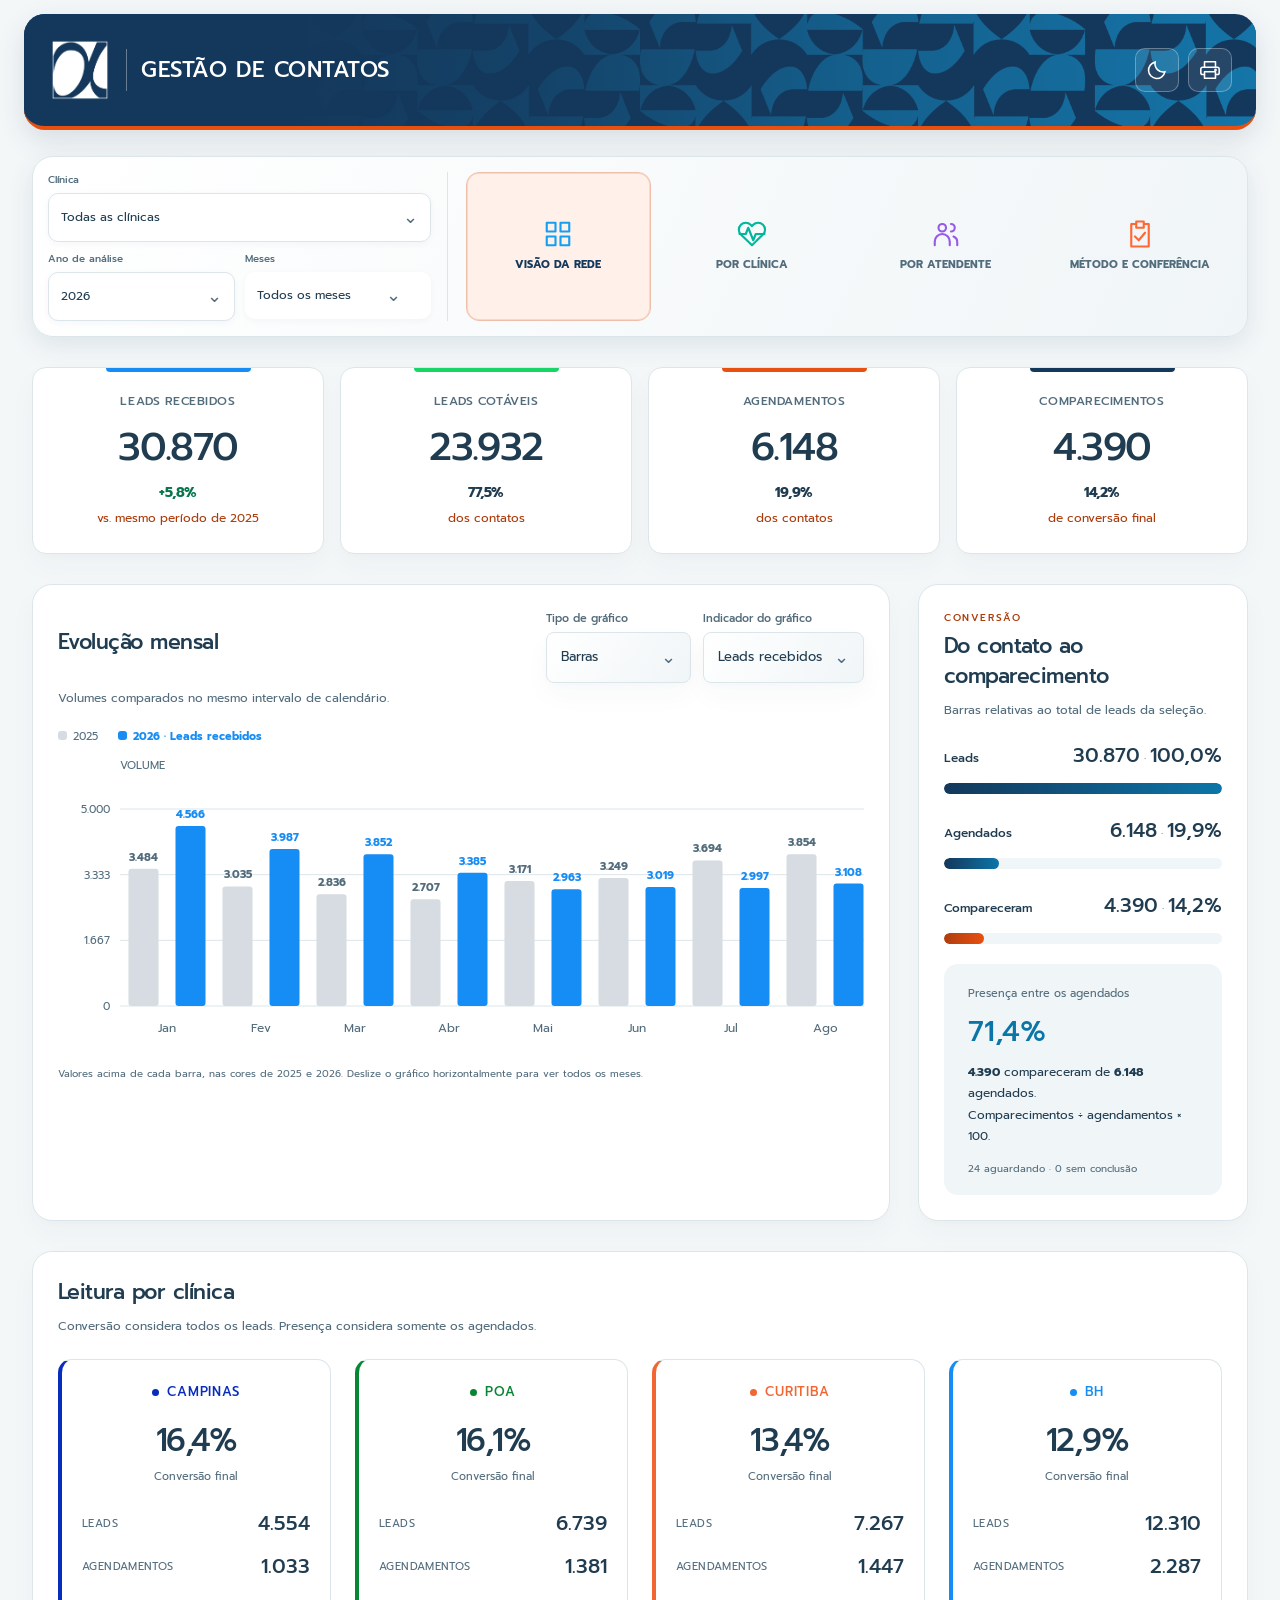
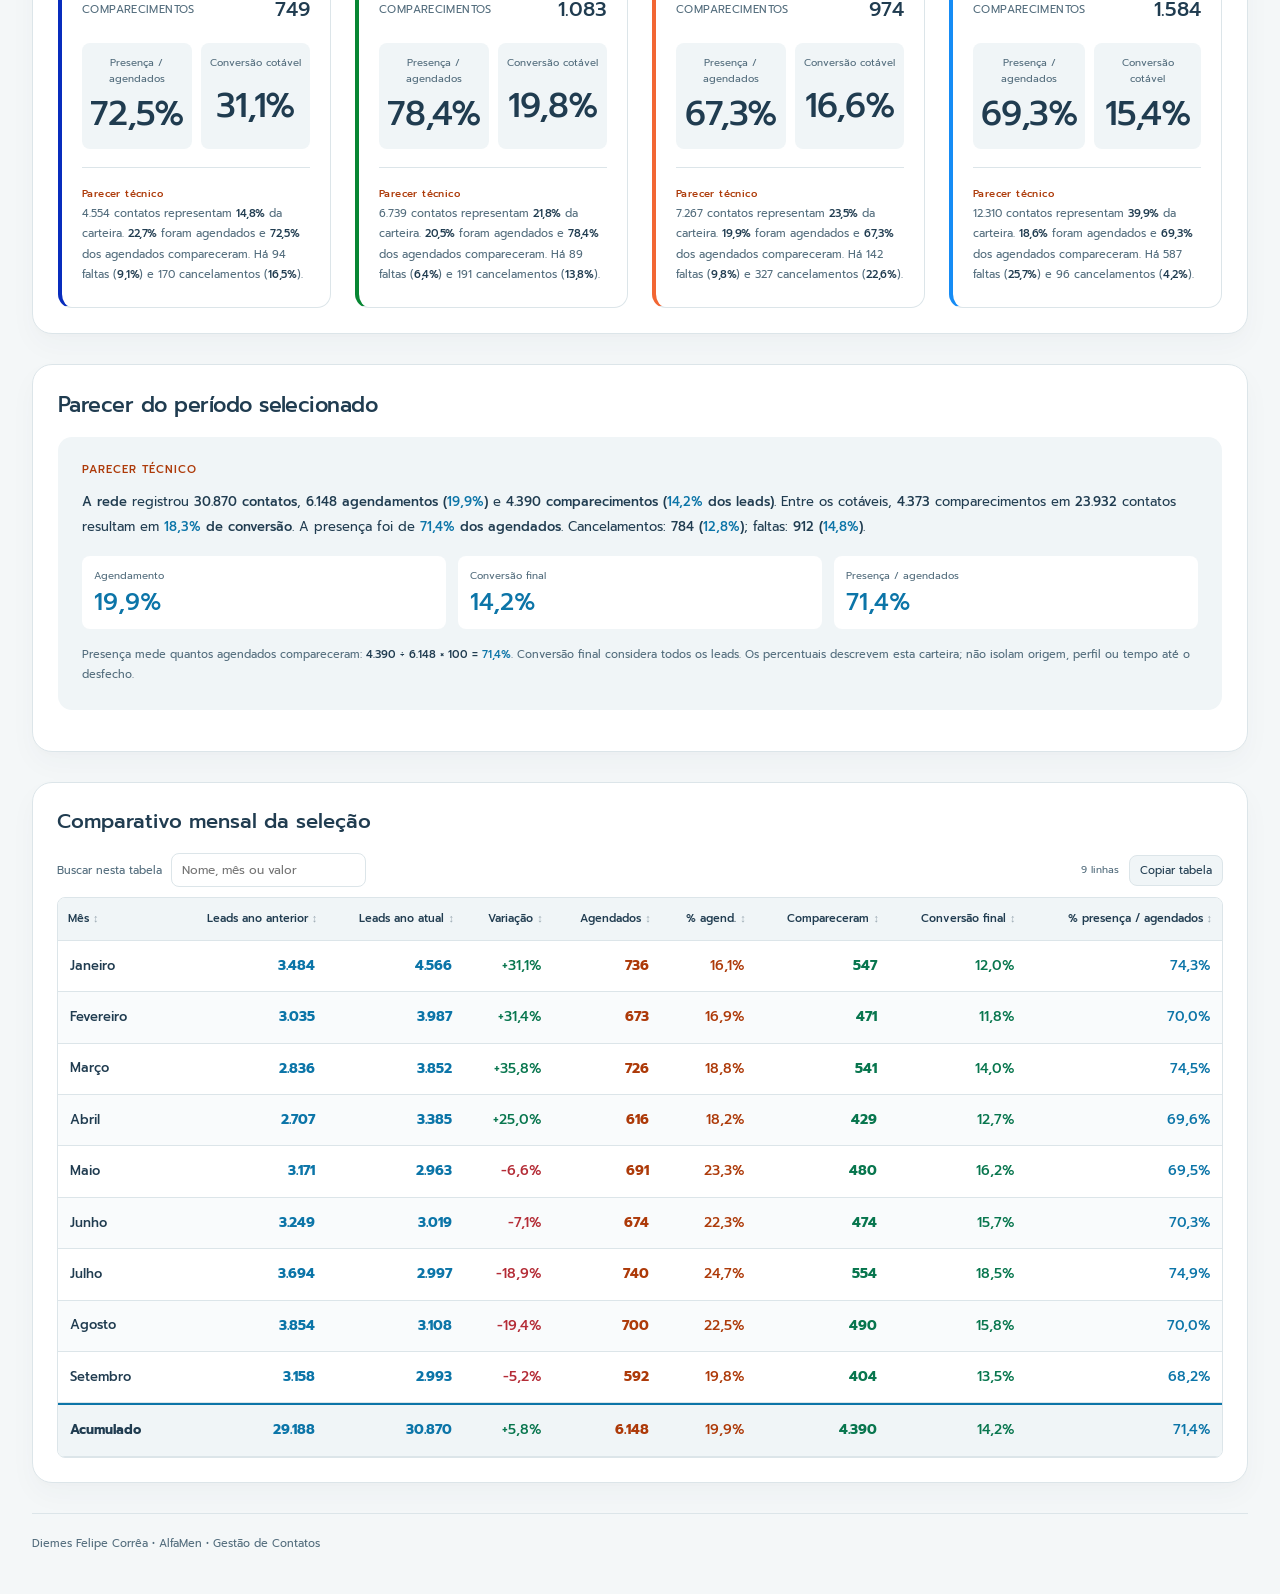
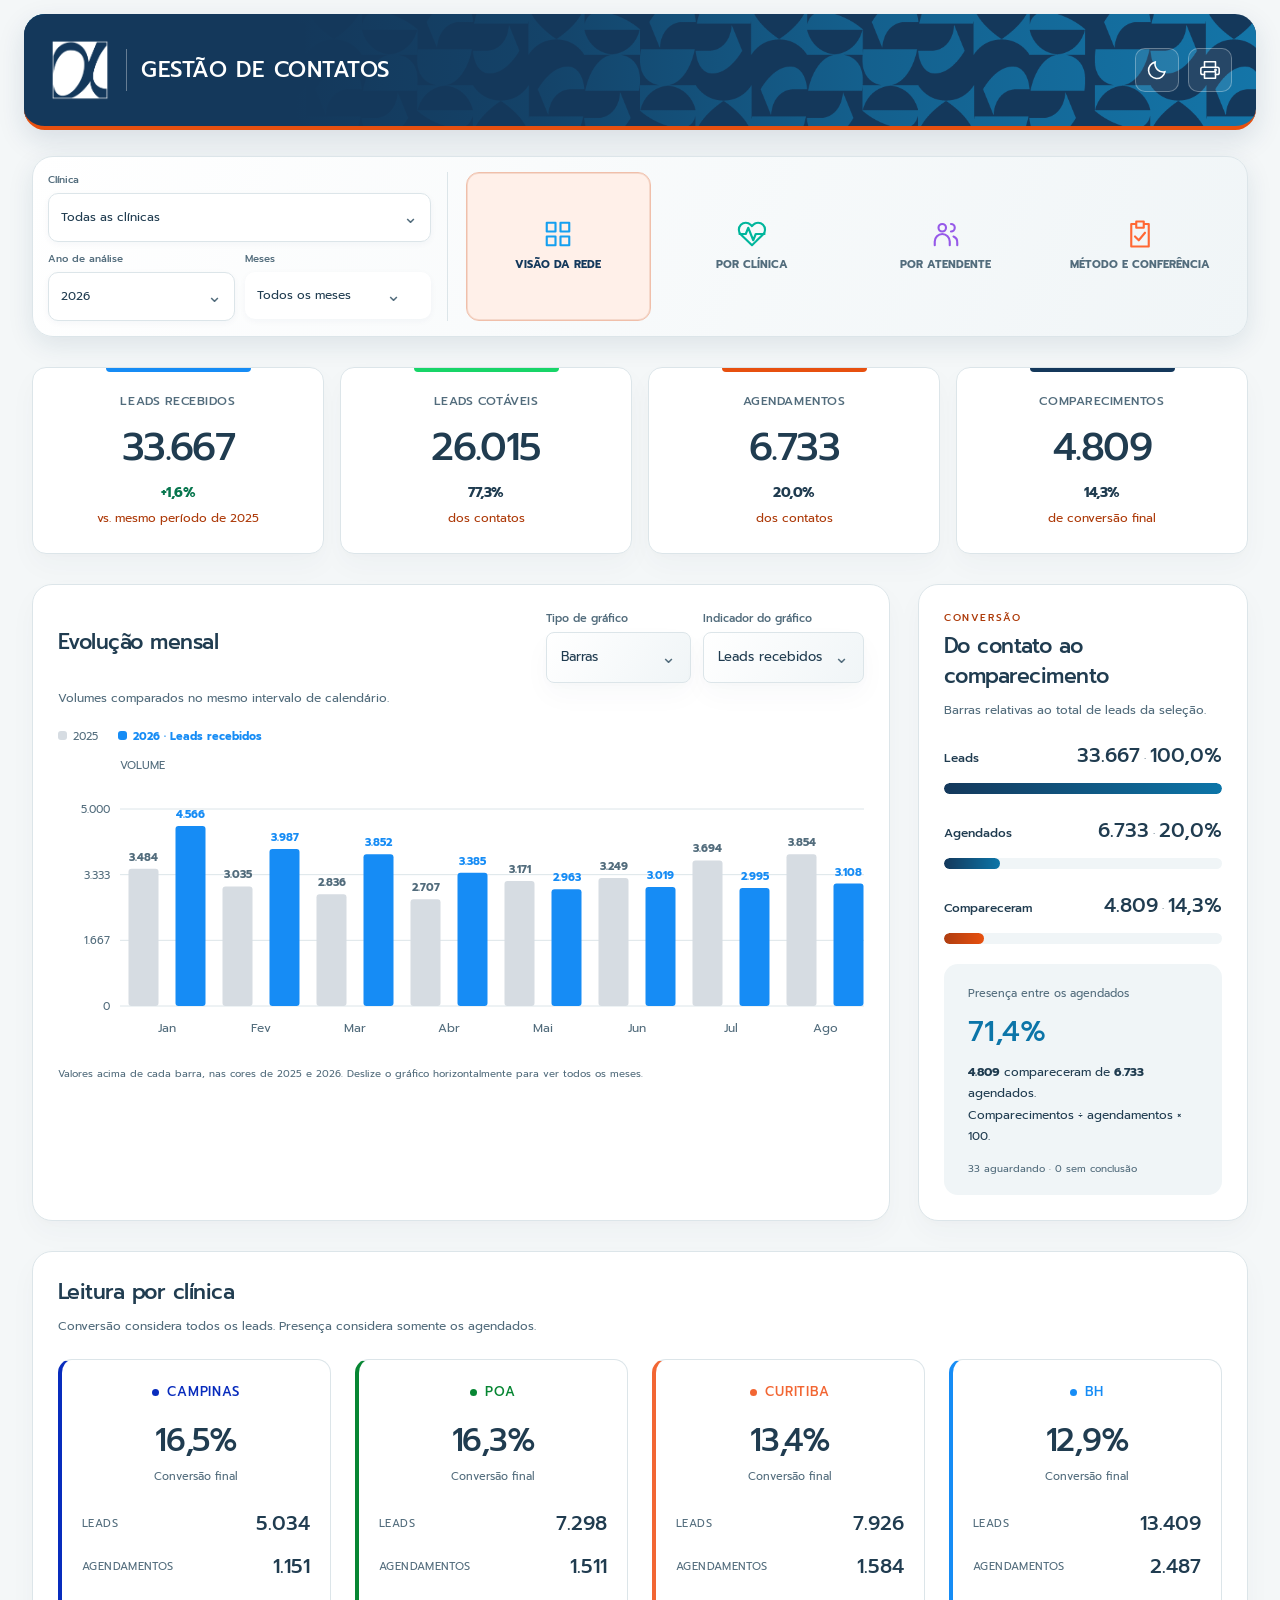
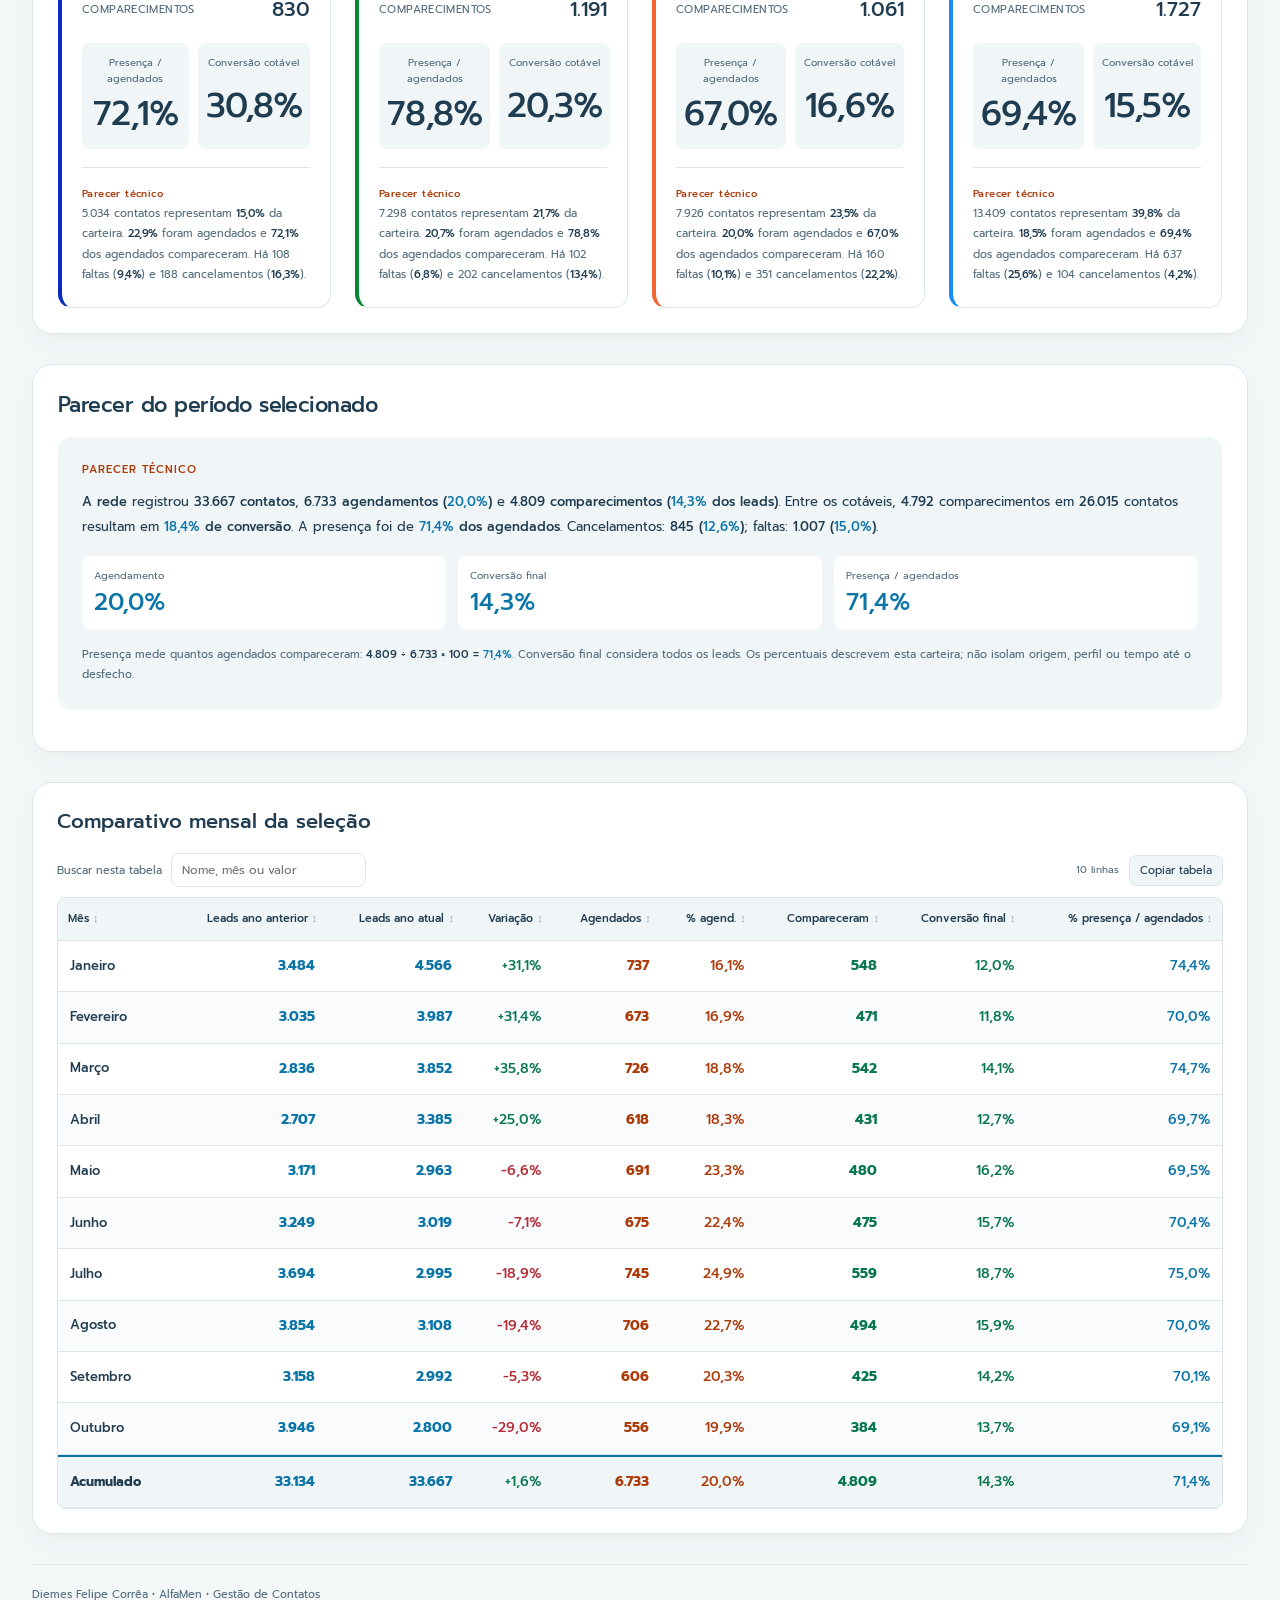
